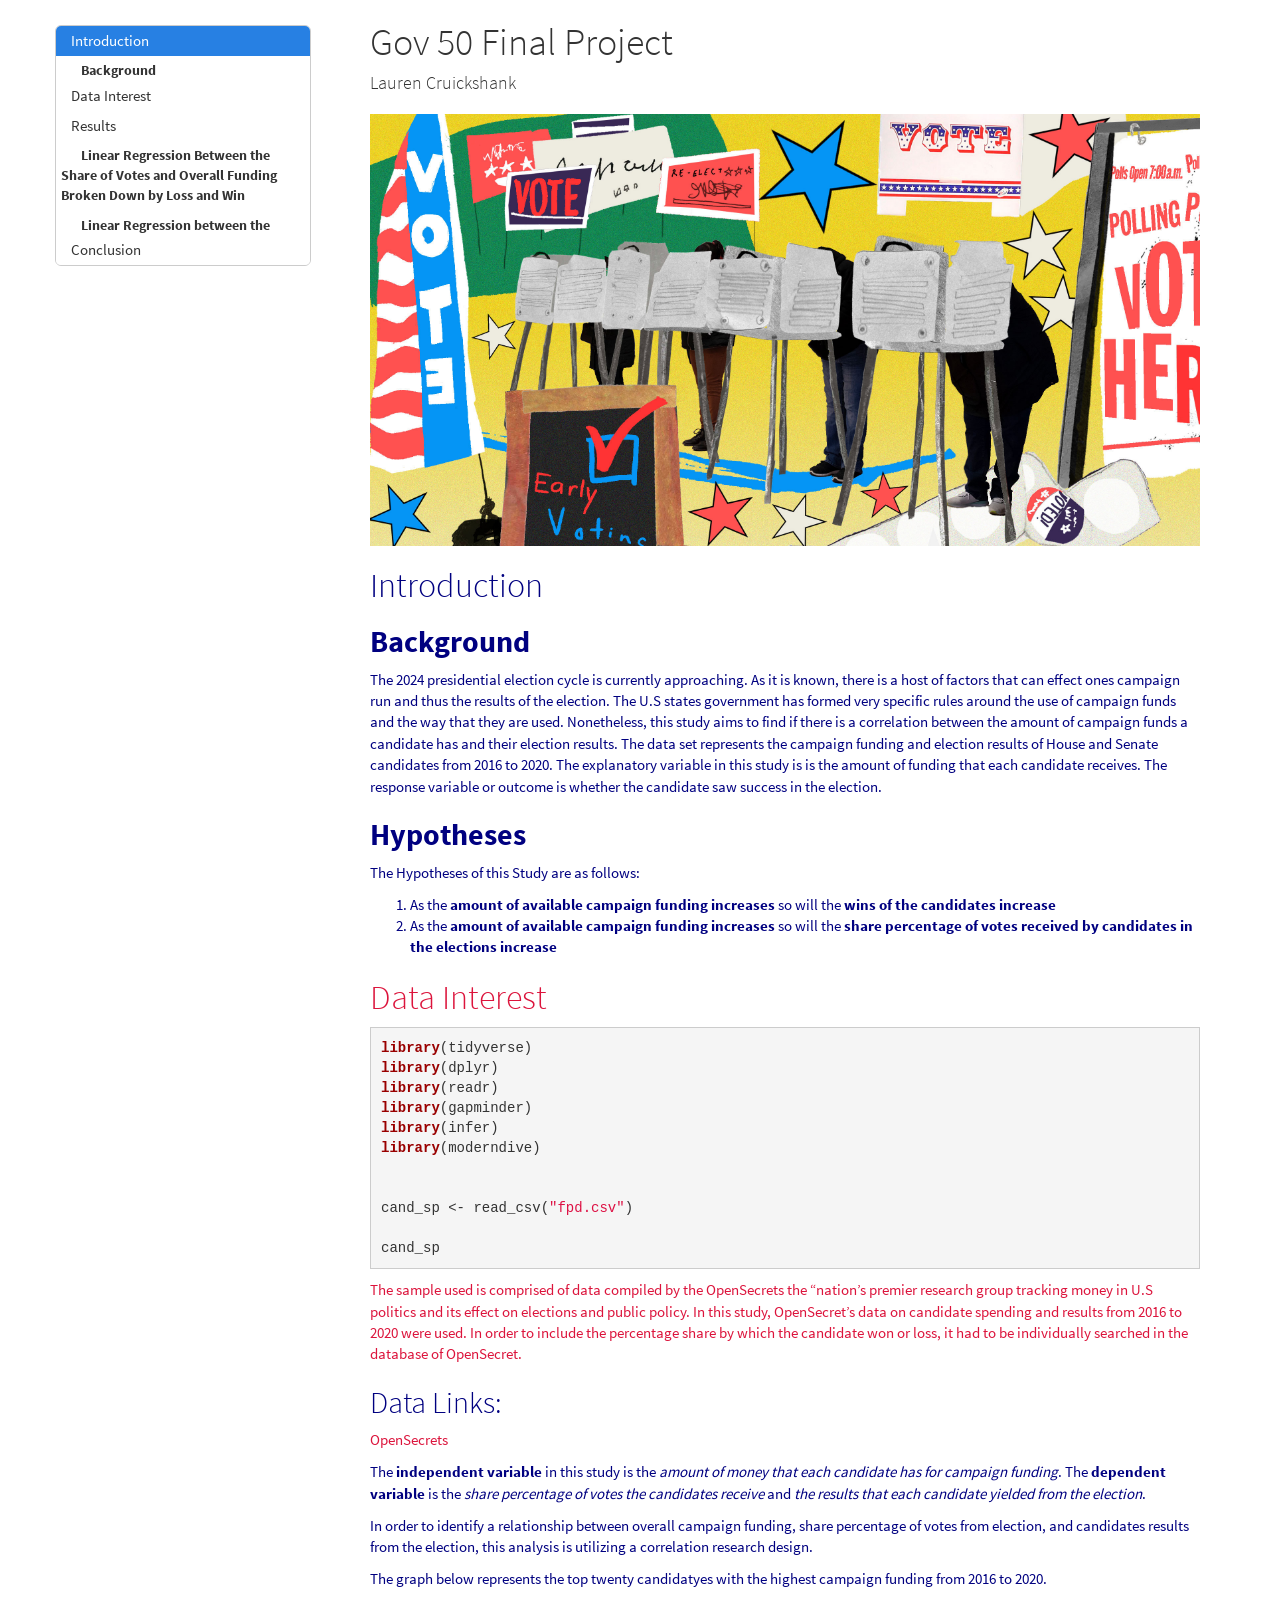
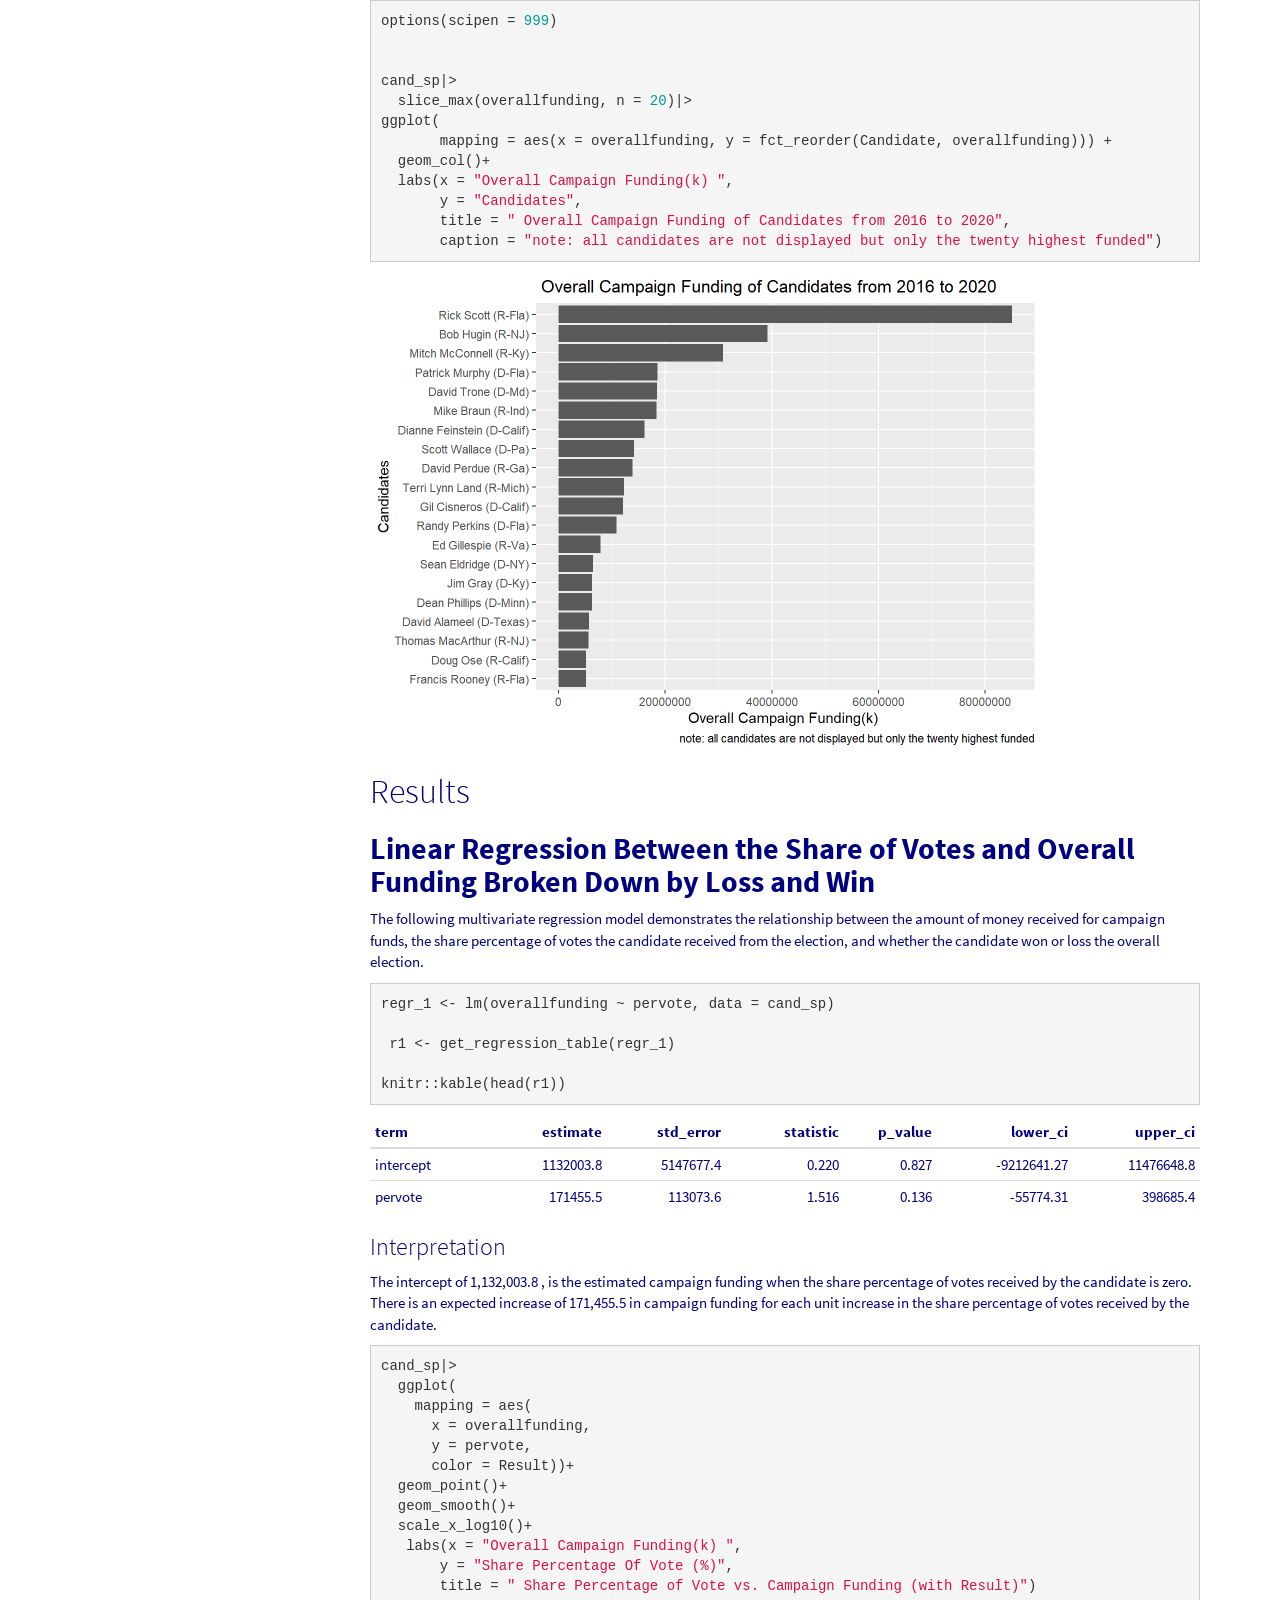
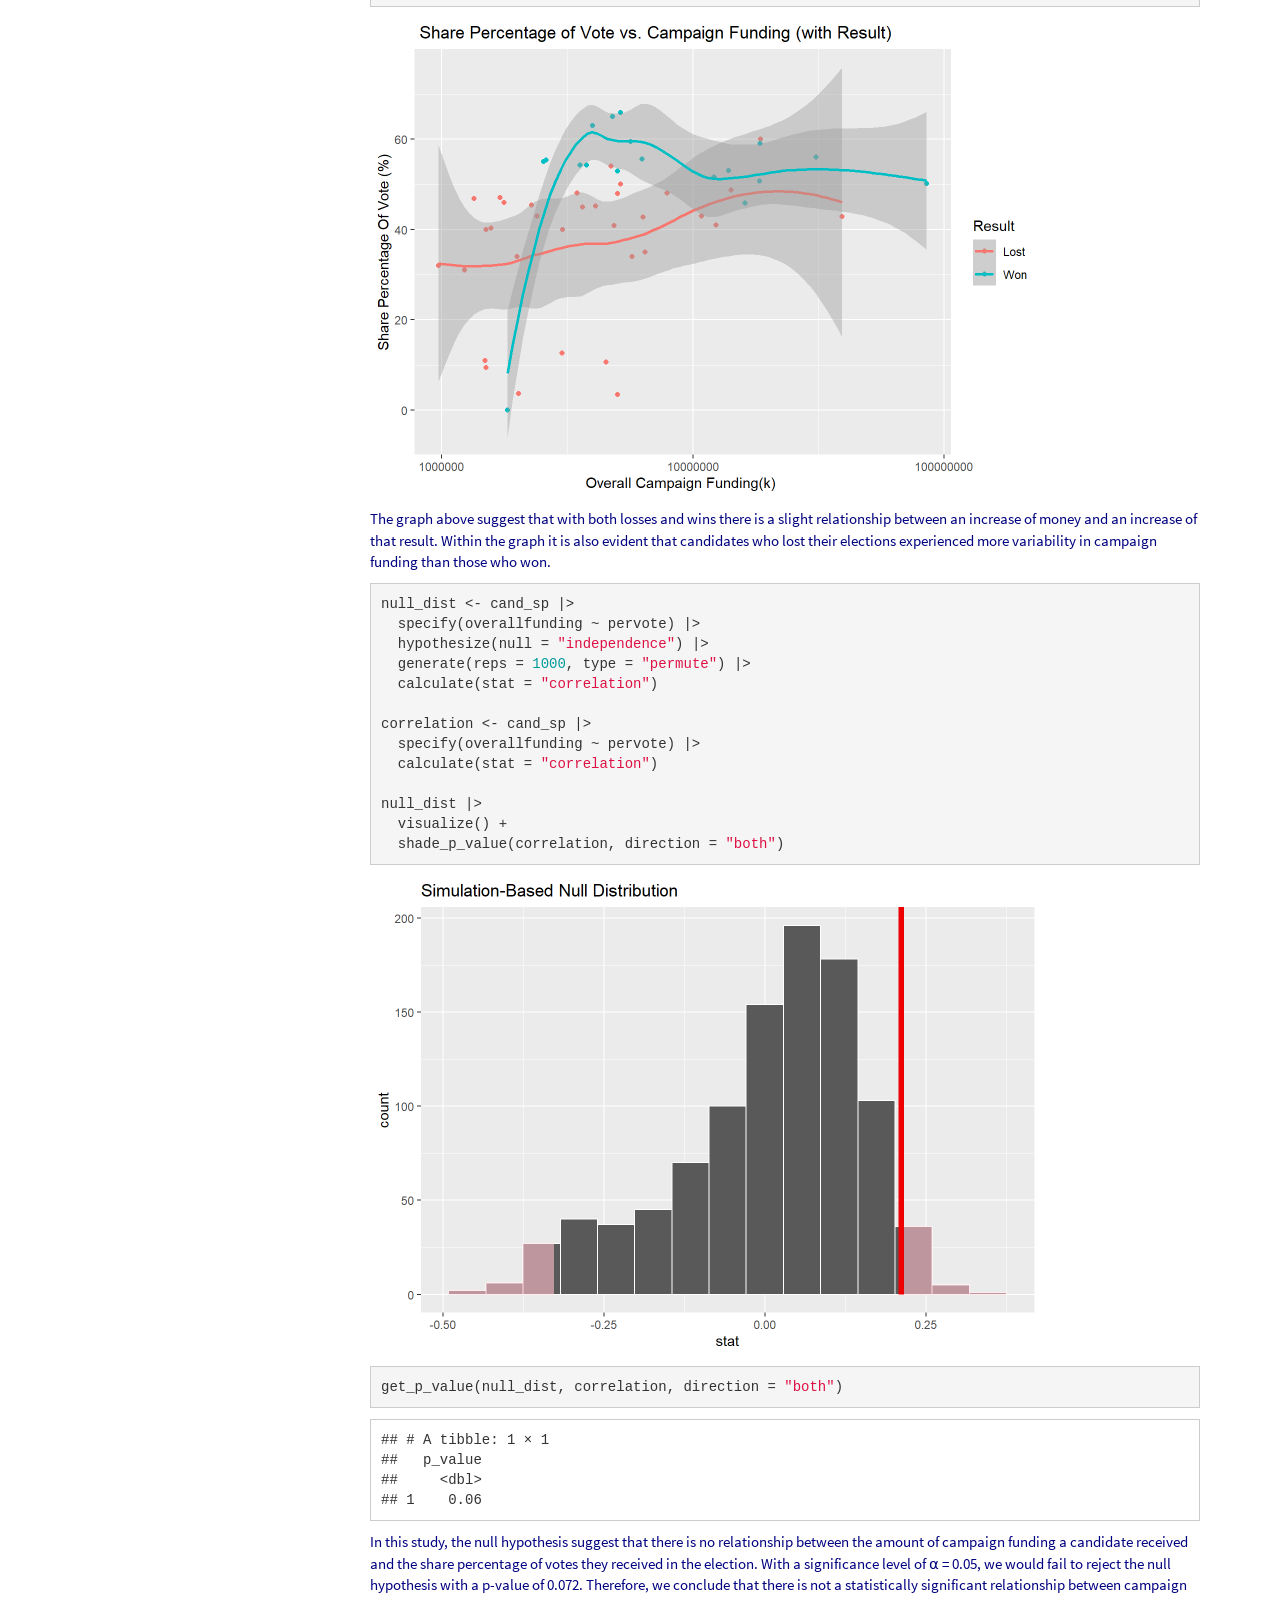
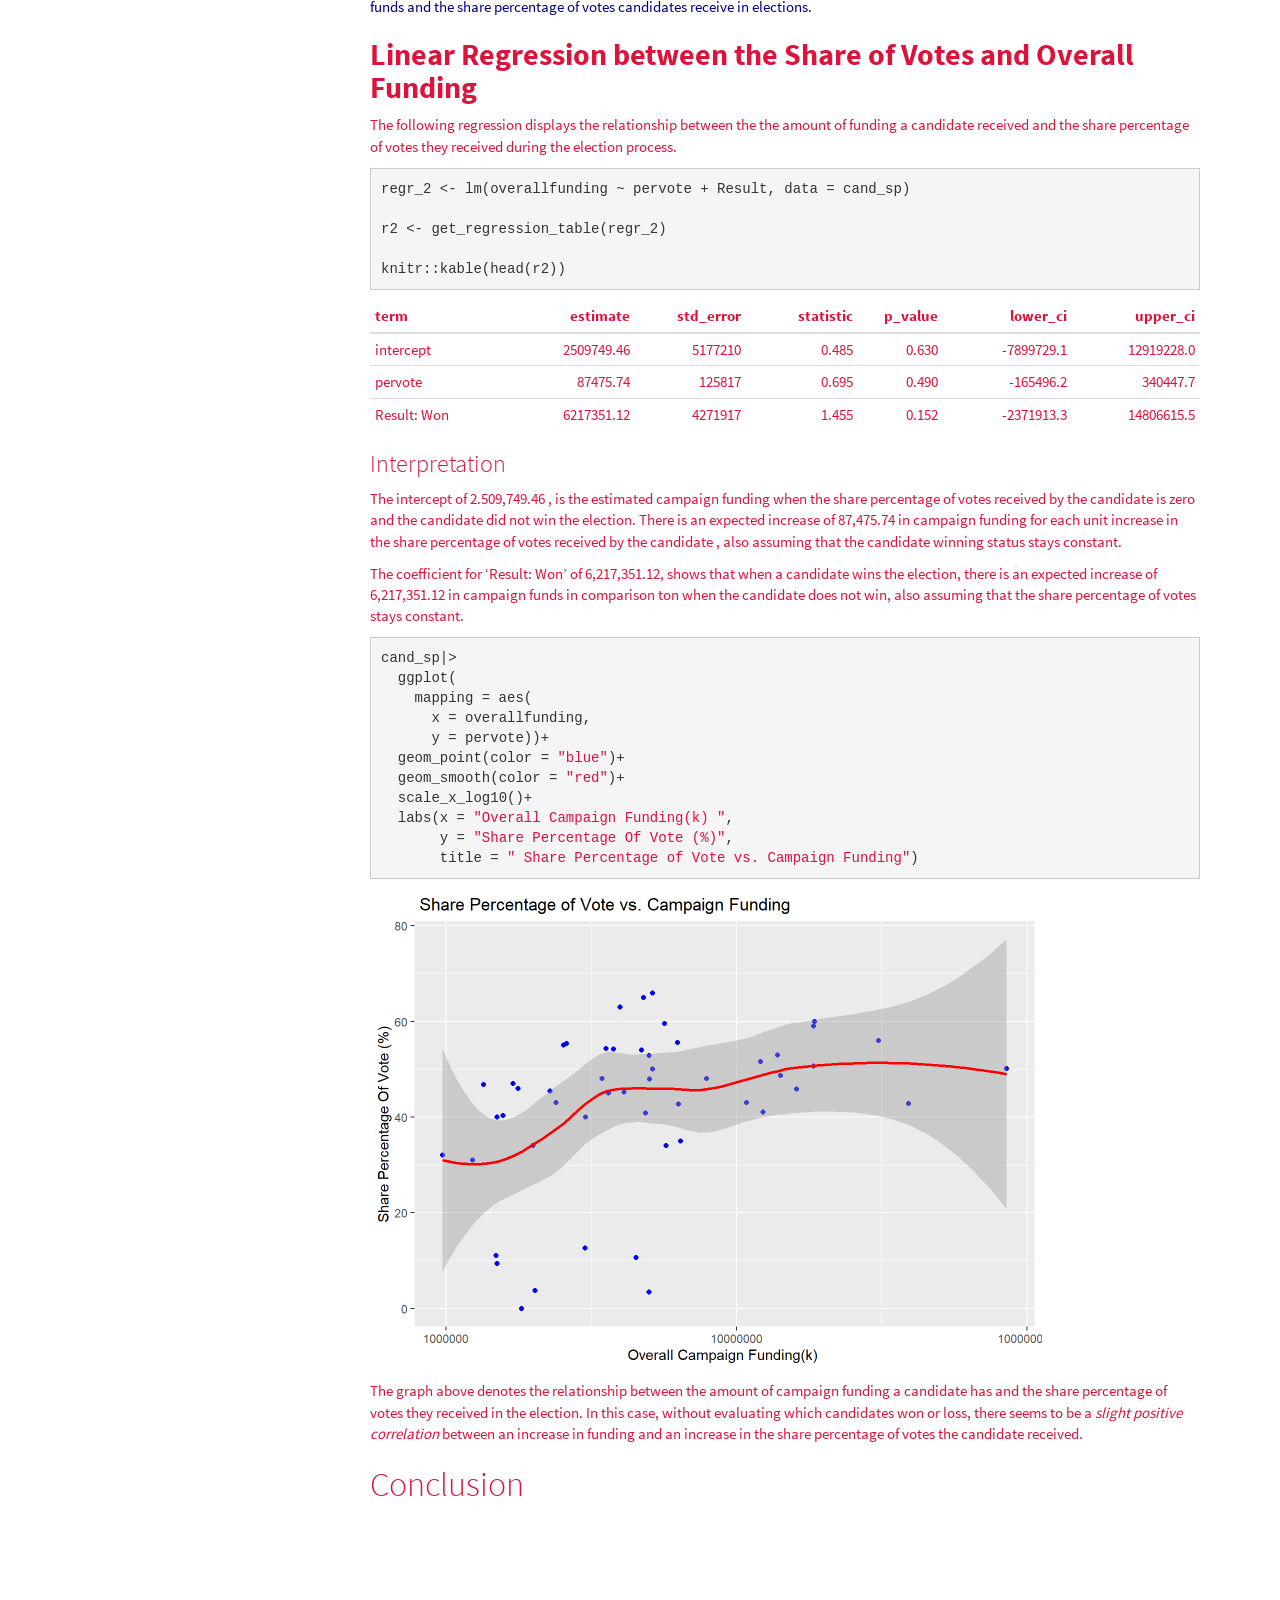
==== index.html @ b05c6905 "commit" ====
<!DOCTYPE html>

<html>

<head>

<meta charset="utf-8" />
<meta name="generator" content="pandoc" />
<meta http-equiv="X-UA-Compatible" content="IE=EDGE" />


<meta name="author" content="Lauren Cruickshank" />


<title>Gov 50 Final Project</title>

<script>// Pandoc 2.9 adds attributes on both header and div. We remove the former (to
// be compatible with the behavior of Pandoc < 2.8).
document.addEventListener('DOMContentLoaded', function(e) {
  var hs = document.querySelectorAll("div.section[class*='level'] > :first-child");
  var i, h, a;
  for (i = 0; i < hs.length; i++) {
    h = hs[i];
    if (!/^h[1-6]$/i.test(h.tagName)) continue;  // it should be a header h1-h6
    a = h.attributes;
    while (a.length > 0) h.removeAttribute(a[0].name);
  }
});
</script>
<script>/*! jQuery v3.6.0 | (c) OpenJS Foundation and other contributors | jquery.org/license */
!function(e,t){"use strict";"object"==typeof module&&"object"==typeof module.exports?module.exports=e.document?t(e,!0):function(e){if(!e.document)throw new Error("jQuery requires a window with a document");return t(e)}:t(e)}("undefined"!=typeof window?window:this,function(C,e){"use strict";var t=[],r=Object.getPrototypeOf,s=t.slice,g=t.flat?function(e){return t.flat.call(e)}:function(e){return t.concat.apply([],e)},u=t.push,i=t.indexOf,n={},o=n.toString,v=n.hasOwnProperty,a=v.toString,l=a.call(Object),y={},m=function(e){return"function"==typeof e&&"number"!=typeof e.nodeType&&"function"!=typeof e.item},x=function(e){return null!=e&&e===e.window},E=C.document,c={type:!0,src:!0,nonce:!0,noModule:!0};function b(e,t,n){var r,i,o=(n=n||E).createElement("script");if(o.text=e,t)for(r in c)(i=t[r]||t.getAttribute&&t.getAttribute(r))&&o.setAttribute(r,i);n.head.appendChild(o).parentNode.removeChild(o)}function w(e){return null==e?e+"":"object"==typeof e||"function"==typeof e?n[o.call(e)]||"object":typeof e}var f="3.6.0",S=function(e,t){return new S.fn.init(e,t)};function p(e){var t=!!e&&"length"in e&&e.length,n=w(e);return!m(e)&&!x(e)&&("array"===n||0===t||"number"==typeof t&&0<t&&t-1 in e)}S.fn=S.prototype={jquery:f,constructor:S,length:0,toArray:function(){return s.call(this)},get:function(e){return null==e?s.call(this):e<0?this[e+this.length]:this[e]},pushStack:function(e){var t=S.merge(this.constructor(),e);return t.prevObject=this,t},each:function(e){return S.each(this,e)},map:function(n){return this.pushStack(S.map(this,function(e,t){return n.call(e,t,e)}))},slice:function(){return this.pushStack(s.apply(this,arguments))},first:function(){return this.eq(0)},last:function(){return this.eq(-1)},even:function(){return this.pushStack(S.grep(this,function(e,t){return(t+1)%2}))},odd:function(){return this.pushStack(S.grep(this,function(e,t){return t%2}))},eq:function(e){var t=this.length,n=+e+(e<0?t:0);return this.pushStack(0<=n&&n<t?[this[n]]:[])},end:function(){return this.prevObject||this.constructor()},push:u,sort:t.sort,splice:t.splice},S.extend=S.fn.extend=function(){var e,t,n,r,i,o,a=arguments[0]||{},s=1,u=arguments.length,l=!1;for("boolean"==typeof a&&(l=a,a=arguments[s]||{},s++),"object"==typeof a||m(a)||(a={}),s===u&&(a=this,s--);s<u;s++)if(null!=(e=arguments[s]))for(t in e)r=e[t],"__proto__"!==t&&a!==r&&(l&&r&&(S.isPlainObject(r)||(i=Array.isArray(r)))?(n=a[t],o=i&&!Array.isArray(n)?[]:i||S.isPlainObject(n)?n:{},i=!1,a[t]=S.extend(l,o,r)):void 0!==r&&(a[t]=r));return a},S.extend({expando:"jQuery"+(f+Math.random()).replace(/\D/g,""),isReady:!0,error:function(e){throw new Error(e)},noop:function(){},isPlainObject:function(e){var t,n;return!(!e||"[object Object]"!==o.call(e))&&(!(t=r(e))||"function"==typeof(n=v.call(t,"constructor")&&t.constructor)&&a.call(n)===l)},isEmptyObject:function(e){var t;for(t in e)return!1;return!0},globalEval:function(e,t,n){b(e,{nonce:t&&t.nonce},n)},each:function(e,t){var n,r=0;if(p(e)){for(n=e.length;r<n;r++)if(!1===t.call(e[r],r,e[r]))break}else for(r in e)if(!1===t.call(e[r],r,e[r]))break;return e},makeArray:function(e,t){var n=t||[];return null!=e&&(p(Object(e))?S.merge(n,"string"==typeof e?[e]:e):u.call(n,e)),n},inArray:function(e,t,n){return null==t?-1:i.call(t,e,n)},merge:function(e,t){for(var n=+t.length,r=0,i=e.length;r<n;r++)e[i++]=t[r];return e.length=i,e},grep:function(e,t,n){for(var r=[],i=0,o=e.length,a=!n;i<o;i++)!t(e[i],i)!==a&&r.push(e[i]);return r},map:function(e,t,n){var r,i,o=0,a=[];if(p(e))for(r=e.length;o<r;o++)null!=(i=t(e[o],o,n))&&a.push(i);else for(o in e)null!=(i=t(e[o],o,n))&&a.push(i);return g(a)},guid:1,support:y}),"function"==typeof Symbol&&(S.fn[Symbol.iterator]=t[Symbol.iterator]),S.each("Boolean Number String Function Array Date RegExp Object Error Symbol".split(" "),function(e,t){n["[object "+t+"]"]=t.toLowerCase()});var d=function(n){var e,d,b,o,i,h,f,g,w,u,l,T,C,a,E,v,s,c,y,S="sizzle"+1*new Date,p=n.document,k=0,r=0,m=ue(),x=ue(),A=ue(),N=ue(),j=function(e,t){return e===t&&(l=!0),0},D={}.hasOwnProperty,t=[],q=t.pop,L=t.push,H=t.push,O=t.slice,P=function(e,t){for(var n=0,r=e.length;n<r;n++)if(e[n]===t)return n;return-1},R="checked|selected|async|autofocus|autoplay|controls|defer|disabled|hidden|ismap|loop|multiple|open|readonly|required|scoped",M="[\\x20\\t\\r\\n\\f]",I="(?:\\\\[\\da-fA-F]{1,6}"+M+"?|\\\\[^\\r\\n\\f]|[\\w-]|[^\0-\\x7f])+",W="\\["+M+"*("+I+")(?:"+M+"*([*^$|!~]?=)"+M+"*(?:'((?:\\\\.|[^\\\\'])*)'|\"((?:\\\\.|[^\\\\\"])*)\"|("+I+"))|)"+M+"*\\]",F=":("+I+")(?:\\((('((?:\\\\.|[^\\\\'])*)'|\"((?:\\\\.|[^\\\\\"])*)\")|((?:\\\\.|[^\\\\()[\\]]|"+W+")*)|.*)\\)|)",B=new RegExp(M+"+","g"),$=new RegExp("^"+M+"+|((?:^|[^\\\\])(?:\\\\.)*)"+M+"+$","g"),_=new RegExp("^"+M+"*,"+M+"*"),z=new RegExp("^"+M+"*([>+~]|"+M+")"+M+"*"),U=new RegExp(M+"|>"),X=new RegExp(F),V=new RegExp("^"+I+"$"),G={ID:new RegExp("^#("+I+")"),CLASS:new RegExp("^\\.("+I+")"),TAG:new RegExp("^("+I+"|[*])"),ATTR:new RegExp("^"+W),PSEUDO:new RegExp("^"+F),CHILD:new RegExp("^:(only|first|last|nth|nth-last)-(child|of-type)(?:\\("+M+"*(even|odd|(([+-]|)(\\d*)n|)"+M+"*(?:([+-]|)"+M+"*(\\d+)|))"+M+"*\\)|)","i"),bool:new RegExp("^(?:"+R+")$","i"),needsContext:new RegExp("^"+M+"*[>+~]|:(even|odd|eq|gt|lt|nth|first|last)(?:\\("+M+"*((?:-\\d)?\\d*)"+M+"*\\)|)(?=[^-]|$)","i")},Y=/HTML$/i,Q=/^(?:input|select|textarea|button)$/i,J=/^h\d$/i,K=/^[^{]+\{\s*\[native \w/,Z=/^(?:#([\w-]+)|(\w+)|\.([\w-]+))$/,ee=/[+~]/,te=new RegExp("\\\\[\\da-fA-F]{1,6}"+M+"?|\\\\([^\\r\\n\\f])","g"),ne=function(e,t){var n="0x"+e.slice(1)-65536;return t||(n<0?String.fromCharCode(n+65536):String.fromCharCode(n>>10|55296,1023&n|56320))},re=/([\0-\x1f\x7f]|^-?\d)|^-$|[^\0-\x1f\x7f-\uFFFF\w-]/g,ie=function(e,t){return t?"\0"===e?"\ufffd":e.slice(0,-1)+"\\"+e.charCodeAt(e.length-1).toString(16)+" ":"\\"+e},oe=function(){T()},ae=be(function(e){return!0===e.disabled&&"fieldset"===e.nodeName.toLowerCase()},{dir:"parentNode",next:"legend"});try{H.apply(t=O.call(p.childNodes),p.childNodes),t[p.childNodes.length].nodeType}catch(e){H={apply:t.length?function(e,t){L.apply(e,O.call(t))}:function(e,t){var n=e.length,r=0;while(e[n++]=t[r++]);e.length=n-1}}}function se(t,e,n,r){var i,o,a,s,u,l,c,f=e&&e.ownerDocument,p=e?e.nodeType:9;if(n=n||[],"string"!=typeof t||!t||1!==p&&9!==p&&11!==p)return n;if(!r&&(T(e),e=e||C,E)){if(11!==p&&(u=Z.exec(t)))if(i=u[1]){if(9===p){if(!(a=e.getElementById(i)))return n;if(a.id===i)return n.push(a),n}else if(f&&(a=f.getElementById(i))&&y(e,a)&&a.id===i)return n.push(a),n}else{if(u[2])return H.apply(n,e.getElementsByTagName(t)),n;if((i=u[3])&&d.getElementsByClassName&&e.getElementsByClassName)return H.apply(n,e.getElementsByClassName(i)),n}if(d.qsa&&!N[t+" "]&&(!v||!v.test(t))&&(1!==p||"object"!==e.nodeName.toLowerCase())){if(c=t,f=e,1===p&&(U.test(t)||z.test(t))){(f=ee.test(t)&&ye(e.parentNode)||e)===e&&d.scope||((s=e.getAttribute("id"))?s=s.replace(re,ie):e.setAttribute("id",s=S)),o=(l=h(t)).length;while(o--)l[o]=(s?"#"+s:":scope")+" "+xe(l[o]);c=l.join(",")}try{return H.apply(n,f.querySelectorAll(c)),n}catch(e){N(t,!0)}finally{s===S&&e.removeAttribute("id")}}}return g(t.replace($,"$1"),e,n,r)}function ue(){var r=[];return function e(t,n){return r.push(t+" ")>b.cacheLength&&delete e[r.shift()],e[t+" "]=n}}function le(e){return e[S]=!0,e}function ce(e){var t=C.createElement("fieldset");try{return!!e(t)}catch(e){return!1}finally{t.parentNode&&t.parentNode.removeChild(t),t=null}}function fe(e,t){var n=e.split("|"),r=n.length;while(r--)b.attrHandle[n[r]]=t}function pe(e,t){var n=t&&e,r=n&&1===e.nodeType&&1===t.nodeType&&e.sourceIndex-t.sourceIndex;if(r)return r;if(n)while(n=n.nextSibling)if(n===t)return-1;return e?1:-1}function de(t){return function(e){return"input"===e.nodeName.toLowerCase()&&e.type===t}}function he(n){return function(e){var t=e.nodeName.toLowerCase();return("input"===t||"button"===t)&&e.type===n}}function ge(t){return function(e){return"form"in e?e.parentNode&&!1===e.disabled?"label"in e?"label"in e.parentNode?e.parentNode.disabled===t:e.disabled===t:e.isDisabled===t||e.isDisabled!==!t&&ae(e)===t:e.disabled===t:"label"in e&&e.disabled===t}}function ve(a){return le(function(o){return o=+o,le(function(e,t){var n,r=a([],e.length,o),i=r.length;while(i--)e[n=r[i]]&&(e[n]=!(t[n]=e[n]))})})}function ye(e){return e&&"undefined"!=typeof e.getElementsByTagName&&e}for(e in d=se.support={},i=se.isXML=function(e){var t=e&&e.namespaceURI,n=e&&(e.ownerDocument||e).documentElement;return!Y.test(t||n&&n.nodeName||"HTML")},T=se.setDocument=function(e){var t,n,r=e?e.ownerDocument||e:p;return r!=C&&9===r.nodeType&&r.documentElement&&(a=(C=r).documentElement,E=!i(C),p!=C&&(n=C.defaultView)&&n.top!==n&&(n.addEventListener?n.addEventListener("unload",oe,!1):n.attachEvent&&n.attachEvent("onunload",oe)),d.scope=ce(function(e){return a.appendChild(e).appendChild(C.createElement("div")),"undefined"!=typeof e.querySelectorAll&&!e.querySelectorAll(":scope fieldset div").length}),d.attributes=ce(function(e){return e.className="i",!e.getAttribute("className")}),d.getElementsByTagName=ce(function(e){return e.appendChild(C.createComment("")),!e.getElementsByTagName("*").length}),d.getElementsByClassName=K.test(C.getElementsByClassName),d.getById=ce(function(e){return a.appendChild(e).id=S,!C.getElementsByName||!C.getElementsByName(S).length}),d.getById?(b.filter.ID=function(e){var t=e.replace(te,ne);return function(e){return e.getAttribute("id")===t}},b.find.ID=function(e,t){if("undefined"!=typeof t.getElementById&&E){var n=t.getElementById(e);return n?[n]:[]}}):(b.filter.ID=function(e){var n=e.replace(te,ne);return function(e){var t="undefined"!=typeof e.getAttributeNode&&e.getAttributeNode("id");return t&&t.value===n}},b.find.ID=function(e,t){if("undefined"!=typeof t.getElementById&&E){var n,r,i,o=t.getElementById(e);if(o){if((n=o.getAttributeNode("id"))&&n.value===e)return[o];i=t.getElementsByName(e),r=0;while(o=i[r++])if((n=o.getAttributeNode("id"))&&n.value===e)return[o]}return[]}}),b.find.TAG=d.getElementsByTagName?function(e,t){return"undefined"!=typeof t.getElementsByTagName?t.getElementsByTagName(e):d.qsa?t.querySelectorAll(e):void 0}:function(e,t){var n,r=[],i=0,o=t.getElementsByTagName(e);if("*"===e){while(n=o[i++])1===n.nodeType&&r.push(n);return r}return o},b.find.CLASS=d.getElementsByClassName&&function(e,t){if("undefined"!=typeof t.getElementsByClassName&&E)return t.getElementsByClassName(e)},s=[],v=[],(d.qsa=K.test(C.querySelectorAll))&&(ce(function(e){var t;a.appendChild(e).innerHTML="<a id='"+S+"'></a><select id='"+S+"-\r\\' msallowcapture=''><option selected=''></option></select>",e.querySelectorAll("[msallowcapture^='']").length&&v.push("[*^$]="+M+"*(?:''|\"\")"),e.querySelectorAll("[selected]").length||v.push("\\["+M+"*(?:value|"+R+")"),e.querySelectorAll("[id~="+S+"-]").length||v.push("~="),(t=C.createElement("input")).setAttribute("name",""),e.appendChild(t),e.querySelectorAll("[name='']").length||v.push("\\["+M+"*name"+M+"*="+M+"*(?:''|\"\")"),e.querySelectorAll(":checked").length||v.push(":checked"),e.querySelectorAll("a#"+S+"+*").length||v.push(".#.+[+~]"),e.querySelectorAll("\\\f"),v.push("[\\r\\n\\f]")}),ce(function(e){e.innerHTML="<a href='' disabled='disabled'></a><select disabled='disabled'><option/></select>";var t=C.createElement("input");t.setAttribute("type","hidden"),e.appendChild(t).setAttribute("name","D"),e.querySelectorAll("[name=d]").length&&v.push("name"+M+"*[*^$|!~]?="),2!==e.querySelectorAll(":enabled").length&&v.push(":enabled",":disabled"),a.appendChild(e).disabled=!0,2!==e.querySelectorAll(":disabled").length&&v.push(":enabled",":disabled"),e.querySelectorAll("*,:x"),v.push(",.*:")})),(d.matchesSelector=K.test(c=a.matches||a.webkitMatchesSelector||a.mozMatchesSelector||a.oMatchesSelector||a.msMatchesSelector))&&ce(function(e){d.disconnectedMatch=c.call(e,"*"),c.call(e,"[s!='']:x"),s.push("!=",F)}),v=v.length&&new RegExp(v.join("|")),s=s.length&&new RegExp(s.join("|")),t=K.test(a.compareDocumentPosition),y=t||K.test(a.contains)?function(e,t){var n=9===e.nodeType?e.documentElement:e,r=t&&t.parentNode;return e===r||!(!r||1!==r.nodeType||!(n.contains?n.contains(r):e.compareDocumentPosition&&16&e.compareDocumentPosition(r)))}:function(e,t){if(t)while(t=t.parentNode)if(t===e)return!0;return!1},j=t?function(e,t){if(e===t)return l=!0,0;var n=!e.compareDocumentPosition-!t.compareDocumentPosition;return n||(1&(n=(e.ownerDocument||e)==(t.ownerDocument||t)?e.compareDocumentPosition(t):1)||!d.sortDetached&&t.compareDocumentPosition(e)===n?e==C||e.ownerDocument==p&&y(p,e)?-1:t==C||t.ownerDocument==p&&y(p,t)?1:u?P(u,e)-P(u,t):0:4&n?-1:1)}:function(e,t){if(e===t)return l=!0,0;var n,r=0,i=e.parentNode,o=t.parentNode,a=[e],s=[t];if(!i||!o)return e==C?-1:t==C?1:i?-1:o?1:u?P(u,e)-P(u,t):0;if(i===o)return pe(e,t);n=e;while(n=n.parentNode)a.unshift(n);n=t;while(n=n.parentNode)s.unshift(n);while(a[r]===s[r])r++;return r?pe(a[r],s[r]):a[r]==p?-1:s[r]==p?1:0}),C},se.matches=function(e,t){return se(e,null,null,t)},se.matchesSelector=function(e,t){if(T(e),d.matchesSelector&&E&&!N[t+" "]&&(!s||!s.test(t))&&(!v||!v.test(t)))try{var n=c.call(e,t);if(n||d.disconnectedMatch||e.document&&11!==e.document.nodeType)return n}catch(e){N(t,!0)}return 0<se(t,C,null,[e]).length},se.contains=function(e,t){return(e.ownerDocument||e)!=C&&T(e),y(e,t)},se.attr=function(e,t){(e.ownerDocument||e)!=C&&T(e);var n=b.attrHandle[t.toLowerCase()],r=n&&D.call(b.attrHandle,t.toLowerCase())?n(e,t,!E):void 0;return void 0!==r?r:d.attributes||!E?e.getAttribute(t):(r=e.getAttributeNode(t))&&r.specified?r.value:null},se.escape=function(e){return(e+"").replace(re,ie)},se.error=function(e){throw new Error("Syntax error, unrecognized expression: "+e)},se.uniqueSort=function(e){var t,n=[],r=0,i=0;if(l=!d.detectDuplicates,u=!d.sortStable&&e.slice(0),e.sort(j),l){while(t=e[i++])t===e[i]&&(r=n.push(i));while(r--)e.splice(n[r],1)}return u=null,e},o=se.getText=function(e){var t,n="",r=0,i=e.nodeType;if(i){if(1===i||9===i||11===i){if("string"==typeof e.textContent)return e.textContent;for(e=e.firstChild;e;e=e.nextSibling)n+=o(e)}else if(3===i||4===i)return e.nodeValue}else while(t=e[r++])n+=o(t);return n},(b=se.selectors={cacheLength:50,createPseudo:le,match:G,attrHandle:{},find:{},relative:{">":{dir:"parentNode",first:!0}," ":{dir:"parentNode"},"+":{dir:"previousSibling",first:!0},"~":{dir:"previousSibling"}},preFilter:{ATTR:function(e){return e[1]=e[1].replace(te,ne),e[3]=(e[3]||e[4]||e[5]||"").replace(te,ne),"~="===e[2]&&(e[3]=" "+e[3]+" "),e.slice(0,4)},CHILD:function(e){return e[1]=e[1].toLowerCase(),"nth"===e[1].slice(0,3)?(e[3]||se.error(e[0]),e[4]=+(e[4]?e[5]+(e[6]||1):2*("even"===e[3]||"odd"===e[3])),e[5]=+(e[7]+e[8]||"odd"===e[3])):e[3]&&se.error(e[0]),e},PSEUDO:function(e){var t,n=!e[6]&&e[2];return G.CHILD.test(e[0])?null:(e[3]?e[2]=e[4]||e[5]||"":n&&X.test(n)&&(t=h(n,!0))&&(t=n.indexOf(")",n.length-t)-n.length)&&(e[0]=e[0].slice(0,t),e[2]=n.slice(0,t)),e.slice(0,3))}},filter:{TAG:function(e){var t=e.replace(te,ne).toLowerCase();return"*"===e?function(){return!0}:function(e){return e.nodeName&&e.nodeName.toLowerCase()===t}},CLASS:function(e){var t=m[e+" "];return t||(t=new RegExp("(^|"+M+")"+e+"("+M+"|$)"))&&m(e,function(e){return t.test("string"==typeof e.className&&e.className||"undefined"!=typeof e.getAttribute&&e.getAttribute("class")||"")})},ATTR:function(n,r,i){return function(e){var t=se.attr(e,n);return null==t?"!="===r:!r||(t+="","="===r?t===i:"!="===r?t!==i:"^="===r?i&&0===t.indexOf(i):"*="===r?i&&-1<t.indexOf(i):"$="===r?i&&t.slice(-i.length)===i:"~="===r?-1<(" "+t.replace(B," ")+" ").indexOf(i):"|="===r&&(t===i||t.slice(0,i.length+1)===i+"-"))}},CHILD:function(h,e,t,g,v){var y="nth"!==h.slice(0,3),m="last"!==h.slice(-4),x="of-type"===e;return 1===g&&0===v?function(e){return!!e.parentNode}:function(e,t,n){var r,i,o,a,s,u,l=y!==m?"nextSibling":"previousSibling",c=e.parentNode,f=x&&e.nodeName.toLowerCase(),p=!n&&!x,d=!1;if(c){if(y){while(l){a=e;while(a=a[l])if(x?a.nodeName.toLowerCase()===f:1===a.nodeType)return!1;u=l="only"===h&&!u&&"nextSibling"}return!0}if(u=[m?c.firstChild:c.lastChild],m&&p){d=(s=(r=(i=(o=(a=c)[S]||(a[S]={}))[a.uniqueID]||(o[a.uniqueID]={}))[h]||[])[0]===k&&r[1])&&r[2],a=s&&c.childNodes[s];while(a=++s&&a&&a[l]||(d=s=0)||u.pop())if(1===a.nodeType&&++d&&a===e){i[h]=[k,s,d];break}}else if(p&&(d=s=(r=(i=(o=(a=e)[S]||(a[S]={}))[a.uniqueID]||(o[a.uniqueID]={}))[h]||[])[0]===k&&r[1]),!1===d)while(a=++s&&a&&a[l]||(d=s=0)||u.pop())if((x?a.nodeName.toLowerCase()===f:1===a.nodeType)&&++d&&(p&&((i=(o=a[S]||(a[S]={}))[a.uniqueID]||(o[a.uniqueID]={}))[h]=[k,d]),a===e))break;return(d-=v)===g||d%g==0&&0<=d/g}}},PSEUDO:function(e,o){var t,a=b.pseudos[e]||b.setFilters[e.toLowerCase()]||se.error("unsupported pseudo: "+e);return a[S]?a(o):1<a.length?(t=[e,e,"",o],b.setFilters.hasOwnProperty(e.toLowerCase())?le(function(e,t){var n,r=a(e,o),i=r.length;while(i--)e[n=P(e,r[i])]=!(t[n]=r[i])}):function(e){return a(e,0,t)}):a}},pseudos:{not:le(function(e){var r=[],i=[],s=f(e.replace($,"$1"));return s[S]?le(function(e,t,n,r){var i,o=s(e,null,r,[]),a=e.length;while(a--)(i=o[a])&&(e[a]=!(t[a]=i))}):function(e,t,n){return r[0]=e,s(r,null,n,i),r[0]=null,!i.pop()}}),has:le(function(t){return function(e){return 0<se(t,e).length}}),contains:le(function(t){return t=t.replace(te,ne),function(e){return-1<(e.textContent||o(e)).indexOf(t)}}),lang:le(function(n){return V.test(n||"")||se.error("unsupported lang: "+n),n=n.replace(te,ne).toLowerCase(),function(e){var t;do{if(t=E?e.lang:e.getAttribute("xml:lang")||e.getAttribute("lang"))return(t=t.toLowerCase())===n||0===t.indexOf(n+"-")}while((e=e.parentNode)&&1===e.nodeType);return!1}}),target:function(e){var t=n.location&&n.location.hash;return t&&t.slice(1)===e.id},root:function(e){return e===a},focus:function(e){return e===C.activeElement&&(!C.hasFocus||C.hasFocus())&&!!(e.type||e.href||~e.tabIndex)},enabled:ge(!1),disabled:ge(!0),checked:function(e){var t=e.nodeName.toLowerCase();return"input"===t&&!!e.checked||"option"===t&&!!e.selected},selected:function(e){return e.parentNode&&e.parentNode.selectedIndex,!0===e.selected},empty:function(e){for(e=e.firstChild;e;e=e.nextSibling)if(e.nodeType<6)return!1;return!0},parent:function(e){return!b.pseudos.empty(e)},header:function(e){return J.test(e.nodeName)},input:function(e){return Q.test(e.nodeName)},button:function(e){var t=e.nodeName.toLowerCase();return"input"===t&&"button"===e.type||"button"===t},text:function(e){var t;return"input"===e.nodeName.toLowerCase()&&"text"===e.type&&(null==(t=e.getAttribute("type"))||"text"===t.toLowerCase())},first:ve(function(){return[0]}),last:ve(function(e,t){return[t-1]}),eq:ve(function(e,t,n){return[n<0?n+t:n]}),even:ve(function(e,t){for(var n=0;n<t;n+=2)e.push(n);return e}),odd:ve(function(e,t){for(var n=1;n<t;n+=2)e.push(n);return e}),lt:ve(function(e,t,n){for(var r=n<0?n+t:t<n?t:n;0<=--r;)e.push(r);return e}),gt:ve(function(e,t,n){for(var r=n<0?n+t:n;++r<t;)e.push(r);return e})}}).pseudos.nth=b.pseudos.eq,{radio:!0,checkbox:!0,file:!0,password:!0,image:!0})b.pseudos[e]=de(e);for(e in{submit:!0,reset:!0})b.pseudos[e]=he(e);function me(){}function xe(e){for(var t=0,n=e.length,r="";t<n;t++)r+=e[t].value;return r}function be(s,e,t){var u=e.dir,l=e.next,c=l||u,f=t&&"parentNode"===c,p=r++;return e.first?function(e,t,n){while(e=e[u])if(1===e.nodeType||f)return s(e,t,n);return!1}:function(e,t,n){var r,i,o,a=[k,p];if(n){while(e=e[u])if((1===e.nodeType||f)&&s(e,t,n))return!0}else while(e=e[u])if(1===e.nodeType||f)if(i=(o=e[S]||(e[S]={}))[e.uniqueID]||(o[e.uniqueID]={}),l&&l===e.nodeName.toLowerCase())e=e[u]||e;else{if((r=i[c])&&r[0]===k&&r[1]===p)return a[2]=r[2];if((i[c]=a)[2]=s(e,t,n))return!0}return!1}}function we(i){return 1<i.length?function(e,t,n){var r=i.length;while(r--)if(!i[r](e,t,n))return!1;return!0}:i[0]}function Te(e,t,n,r,i){for(var o,a=[],s=0,u=e.length,l=null!=t;s<u;s++)(o=e[s])&&(n&&!n(o,r,i)||(a.push(o),l&&t.push(s)));return a}function Ce(d,h,g,v,y,e){return v&&!v[S]&&(v=Ce(v)),y&&!y[S]&&(y=Ce(y,e)),le(function(e,t,n,r){var i,o,a,s=[],u=[],l=t.length,c=e||function(e,t,n){for(var r=0,i=t.length;r<i;r++)se(e,t[r],n);return n}(h||"*",n.nodeType?[n]:n,[]),f=!d||!e&&h?c:Te(c,s,d,n,r),p=g?y||(e?d:l||v)?[]:t:f;if(g&&g(f,p,n,r),v){i=Te(p,u),v(i,[],n,r),o=i.length;while(o--)(a=i[o])&&(p[u[o]]=!(f[u[o]]=a))}if(e){if(y||d){if(y){i=[],o=p.length;while(o--)(a=p[o])&&i.push(f[o]=a);y(null,p=[],i,r)}o=p.length;while(o--)(a=p[o])&&-1<(i=y?P(e,a):s[o])&&(e[i]=!(t[i]=a))}}else p=Te(p===t?p.splice(l,p.length):p),y?y(null,t,p,r):H.apply(t,p)})}function Ee(e){for(var i,t,n,r=e.length,o=b.relative[e[0].type],a=o||b.relative[" "],s=o?1:0,u=be(function(e){return e===i},a,!0),l=be(function(e){return-1<P(i,e)},a,!0),c=[function(e,t,n){var r=!o&&(n||t!==w)||((i=t).nodeType?u(e,t,n):l(e,t,n));return i=null,r}];s<r;s++)if(t=b.relative[e[s].type])c=[be(we(c),t)];else{if((t=b.filter[e[s].type].apply(null,e[s].matches))[S]){for(n=++s;n<r;n++)if(b.relative[e[n].type])break;return Ce(1<s&&we(c),1<s&&xe(e.slice(0,s-1).concat({value:" "===e[s-2].type?"*":""})).replace($,"$1"),t,s<n&&Ee(e.slice(s,n)),n<r&&Ee(e=e.slice(n)),n<r&&xe(e))}c.push(t)}return we(c)}return me.prototype=b.filters=b.pseudos,b.setFilters=new me,h=se.tokenize=function(e,t){var n,r,i,o,a,s,u,l=x[e+" "];if(l)return t?0:l.slice(0);a=e,s=[],u=b.preFilter;while(a){for(o in n&&!(r=_.exec(a))||(r&&(a=a.slice(r[0].length)||a),s.push(i=[])),n=!1,(r=z.exec(a))&&(n=r.shift(),i.push({value:n,type:r[0].replace($," ")}),a=a.slice(n.length)),b.filter)!(r=G[o].exec(a))||u[o]&&!(r=u[o](r))||(n=r.shift(),i.push({value:n,type:o,matches:r}),a=a.slice(n.length));if(!n)break}return t?a.length:a?se.error(e):x(e,s).slice(0)},f=se.compile=function(e,t){var n,v,y,m,x,r,i=[],o=[],a=A[e+" "];if(!a){t||(t=h(e)),n=t.length;while(n--)(a=Ee(t[n]))[S]?i.push(a):o.push(a);(a=A(e,(v=o,m=0<(y=i).length,x=0<v.length,r=function(e,t,n,r,i){var o,a,s,u=0,l="0",c=e&&[],f=[],p=w,d=e||x&&b.find.TAG("*",i),h=k+=null==p?1:Math.random()||.1,g=d.length;for(i&&(w=t==C||t||i);l!==g&&null!=(o=d[l]);l++){if(x&&o){a=0,t||o.ownerDocument==C||(T(o),n=!E);while(s=v[a++])if(s(o,t||C,n)){r.push(o);break}i&&(k=h)}m&&((o=!s&&o)&&u--,e&&c.push(o))}if(u+=l,m&&l!==u){a=0;while(s=y[a++])s(c,f,t,n);if(e){if(0<u)while(l--)c[l]||f[l]||(f[l]=q.call(r));f=Te(f)}H.apply(r,f),i&&!e&&0<f.length&&1<u+y.length&&se.uniqueSort(r)}return i&&(k=h,w=p),c},m?le(r):r))).selector=e}return a},g=se.select=function(e,t,n,r){var i,o,a,s,u,l="function"==typeof e&&e,c=!r&&h(e=l.selector||e);if(n=n||[],1===c.length){if(2<(o=c[0]=c[0].slice(0)).length&&"ID"===(a=o[0]).type&&9===t.nodeType&&E&&b.relative[o[1].type]){if(!(t=(b.find.ID(a.matches[0].replace(te,ne),t)||[])[0]))return n;l&&(t=t.parentNode),e=e.slice(o.shift().value.length)}i=G.needsContext.test(e)?0:o.length;while(i--){if(a=o[i],b.relative[s=a.type])break;if((u=b.find[s])&&(r=u(a.matches[0].replace(te,ne),ee.test(o[0].type)&&ye(t.parentNode)||t))){if(o.splice(i,1),!(e=r.length&&xe(o)))return H.apply(n,r),n;break}}}return(l||f(e,c))(r,t,!E,n,!t||ee.test(e)&&ye(t.parentNode)||t),n},d.sortStable=S.split("").sort(j).join("")===S,d.detectDuplicates=!!l,T(),d.sortDetached=ce(function(e){return 1&e.compareDocumentPosition(C.createElement("fieldset"))}),ce(function(e){return e.innerHTML="<a href='#'></a>","#"===e.firstChild.getAttribute("href")})||fe("type|href|height|width",function(e,t,n){if(!n)return e.getAttribute(t,"type"===t.toLowerCase()?1:2)}),d.attributes&&ce(function(e){return e.innerHTML="<input/>",e.firstChild.setAttribute("value",""),""===e.firstChild.getAttribute("value")})||fe("value",function(e,t,n){if(!n&&"input"===e.nodeName.toLowerCase())return e.defaultValue}),ce(function(e){return null==e.getAttribute("disabled")})||fe(R,function(e,t,n){var r;if(!n)return!0===e[t]?t.toLowerCase():(r=e.getAttributeNode(t))&&r.specified?r.value:null}),se}(C);S.find=d,S.expr=d.selectors,S.expr[":"]=S.expr.pseudos,S.uniqueSort=S.unique=d.uniqueSort,S.text=d.getText,S.isXMLDoc=d.isXML,S.contains=d.contains,S.escapeSelector=d.escape;var h=function(e,t,n){var r=[],i=void 0!==n;while((e=e[t])&&9!==e.nodeType)if(1===e.nodeType){if(i&&S(e).is(n))break;r.push(e)}return r},T=function(e,t){for(var n=[];e;e=e.nextSibling)1===e.nodeType&&e!==t&&n.push(e);return n},k=S.expr.match.needsContext;function A(e,t){return e.nodeName&&e.nodeName.toLowerCase()===t.toLowerCase()}var N=/^<([a-z][^\/\0>:\x20\t\r\n\f]*)[\x20\t\r\n\f]*\/?>(?:<\/\1>|)$/i;function j(e,n,r){return m(n)?S.grep(e,function(e,t){return!!n.call(e,t,e)!==r}):n.nodeType?S.grep(e,function(e){return e===n!==r}):"string"!=typeof n?S.grep(e,function(e){return-1<i.call(n,e)!==r}):S.filter(n,e,r)}S.filter=function(e,t,n){var r=t[0];return n&&(e=":not("+e+")"),1===t.length&&1===r.nodeType?S.find.matchesSelector(r,e)?[r]:[]:S.find.matches(e,S.grep(t,function(e){return 1===e.nodeType}))},S.fn.extend({find:function(e){var t,n,r=this.length,i=this;if("string"!=typeof e)return this.pushStack(S(e).filter(function(){for(t=0;t<r;t++)if(S.contains(i[t],this))return!0}));for(n=this.pushStack([]),t=0;t<r;t++)S.find(e,i[t],n);return 1<r?S.uniqueSort(n):n},filter:function(e){return this.pushStack(j(this,e||[],!1))},not:function(e){return this.pushStack(j(this,e||[],!0))},is:function(e){return!!j(this,"string"==typeof e&&k.test(e)?S(e):e||[],!1).length}});var D,q=/^(?:\s*(<[\w\W]+>)[^>]*|#([\w-]+))$/;(S.fn.init=function(e,t,n){var r,i;if(!e)return this;if(n=n||D,"string"==typeof e){if(!(r="<"===e[0]&&">"===e[e.length-1]&&3<=e.length?[null,e,null]:q.exec(e))||!r[1]&&t)return!t||t.jquery?(t||n).find(e):this.constructor(t).find(e);if(r[1]){if(t=t instanceof S?t[0]:t,S.merge(this,S.parseHTML(r[1],t&&t.nodeType?t.ownerDocument||t:E,!0)),N.test(r[1])&&S.isPlainObject(t))for(r in t)m(this[r])?this[r](t[r]):this.attr(r,t[r]);return this}return(i=E.getElementById(r[2]))&&(this[0]=i,this.length=1),this}return e.nodeType?(this[0]=e,this.length=1,this):m(e)?void 0!==n.ready?n.ready(e):e(S):S.makeArray(e,this)}).prototype=S.fn,D=S(E);var L=/^(?:parents|prev(?:Until|All))/,H={children:!0,contents:!0,next:!0,prev:!0};function O(e,t){while((e=e[t])&&1!==e.nodeType);return e}S.fn.extend({has:function(e){var t=S(e,this),n=t.length;return this.filter(function(){for(var e=0;e<n;e++)if(S.contains(this,t[e]))return!0})},closest:function(e,t){var n,r=0,i=this.length,o=[],a="string"!=typeof e&&S(e);if(!k.test(e))for(;r<i;r++)for(n=this[r];n&&n!==t;n=n.parentNode)if(n.nodeType<11&&(a?-1<a.index(n):1===n.nodeType&&S.find.matchesSelector(n,e))){o.push(n);break}return this.pushStack(1<o.length?S.uniqueSort(o):o)},index:function(e){return e?"string"==typeof e?i.call(S(e),this[0]):i.call(this,e.jquery?e[0]:e):this[0]&&this[0].parentNode?this.first().prevAll().length:-1},add:function(e,t){return this.pushStack(S.uniqueSort(S.merge(this.get(),S(e,t))))},addBack:function(e){return this.add(null==e?this.prevObject:this.prevObject.filter(e))}}),S.each({parent:function(e){var t=e.parentNode;return t&&11!==t.nodeType?t:null},parents:function(e){return h(e,"parentNode")},parentsUntil:function(e,t,n){return h(e,"parentNode",n)},next:function(e){return O(e,"nextSibling")},prev:function(e){return O(e,"previousSibling")},nextAll:function(e){return h(e,"nextSibling")},prevAll:function(e){return h(e,"previousSibling")},nextUntil:function(e,t,n){return h(e,"nextSibling",n)},prevUntil:function(e,t,n){return h(e,"previousSibling",n)},siblings:function(e){return T((e.parentNode||{}).firstChild,e)},children:function(e){return T(e.firstChild)},contents:function(e){return null!=e.contentDocument&&r(e.contentDocument)?e.contentDocument:(A(e,"template")&&(e=e.content||e),S.merge([],e.childNodes))}},function(r,i){S.fn[r]=function(e,t){var n=S.map(this,i,e);return"Until"!==r.slice(-5)&&(t=e),t&&"string"==typeof t&&(n=S.filter(t,n)),1<this.length&&(H[r]||S.uniqueSort(n),L.test(r)&&n.reverse()),this.pushStack(n)}});var P=/[^\x20\t\r\n\f]+/g;function R(e){return e}function M(e){throw e}function I(e,t,n,r){var i;try{e&&m(i=e.promise)?i.call(e).done(t).fail(n):e&&m(i=e.then)?i.call(e,t,n):t.apply(void 0,[e].slice(r))}catch(e){n.apply(void 0,[e])}}S.Callbacks=function(r){var e,n;r="string"==typeof r?(e=r,n={},S.each(e.match(P)||[],function(e,t){n[t]=!0}),n):S.extend({},r);var i,t,o,a,s=[],u=[],l=-1,c=function(){for(a=a||r.once,o=i=!0;u.length;l=-1){t=u.shift();while(++l<s.length)!1===s[l].apply(t[0],t[1])&&r.stopOnFalse&&(l=s.length,t=!1)}r.memory||(t=!1),i=!1,a&&(s=t?[]:"")},f={add:function(){return s&&(t&&!i&&(l=s.length-1,u.push(t)),function n(e){S.each(e,function(e,t){m(t)?r.unique&&f.has(t)||s.push(t):t&&t.length&&"string"!==w(t)&&n(t)})}(arguments),t&&!i&&c()),this},remove:function(){return S.each(arguments,function(e,t){var n;while(-1<(n=S.inArray(t,s,n)))s.splice(n,1),n<=l&&l--}),this},has:function(e){return e?-1<S.inArray(e,s):0<s.length},empty:function(){return s&&(s=[]),this},disable:function(){return a=u=[],s=t="",this},disabled:function(){return!s},lock:function(){return a=u=[],t||i||(s=t=""),this},locked:function(){return!!a},fireWith:function(e,t){return a||(t=[e,(t=t||[]).slice?t.slice():t],u.push(t),i||c()),this},fire:function(){return f.fireWith(this,arguments),this},fired:function(){return!!o}};return f},S.extend({Deferred:function(e){var o=[["notify","progress",S.Callbacks("memory"),S.Callbacks("memory"),2],["resolve","done",S.Callbacks("once memory"),S.Callbacks("once memory"),0,"resolved"],["reject","fail",S.Callbacks("once memory"),S.Callbacks("once memory"),1,"rejected"]],i="pending",a={state:function(){return i},always:function(){return s.done(arguments).fail(arguments),this},"catch":function(e){return a.then(null,e)},pipe:function(){var i=arguments;return S.Deferred(function(r){S.each(o,function(e,t){var n=m(i[t[4]])&&i[t[4]];s[t[1]](function(){var e=n&&n.apply(this,arguments);e&&m(e.promise)?e.promise().progress(r.notify).done(r.resolve).fail(r.reject):r[t[0]+"With"](this,n?[e]:arguments)})}),i=null}).promise()},then:function(t,n,r){var u=0;function l(i,o,a,s){return function(){var n=this,r=arguments,e=function(){var e,t;if(!(i<u)){if((e=a.apply(n,r))===o.promise())throw new TypeError("Thenable self-resolution");t=e&&("object"==typeof e||"function"==typeof e)&&e.then,m(t)?s?t.call(e,l(u,o,R,s),l(u,o,M,s)):(u++,t.call(e,l(u,o,R,s),l(u,o,M,s),l(u,o,R,o.notifyWith))):(a!==R&&(n=void 0,r=[e]),(s||o.resolveWith)(n,r))}},t=s?e:function(){try{e()}catch(e){S.Deferred.exceptionHook&&S.Deferred.exceptionHook(e,t.stackTrace),u<=i+1&&(a!==M&&(n=void 0,r=[e]),o.rejectWith(n,r))}};i?t():(S.Deferred.getStackHook&&(t.stackTrace=S.Deferred.getStackHook()),C.setTimeout(t))}}return S.Deferred(function(e){o[0][3].add(l(0,e,m(r)?r:R,e.notifyWith)),o[1][3].add(l(0,e,m(t)?t:R)),o[2][3].add(l(0,e,m(n)?n:M))}).promise()},promise:function(e){return null!=e?S.extend(e,a):a}},s={};return S.each(o,function(e,t){var n=t[2],r=t[5];a[t[1]]=n.add,r&&n.add(function(){i=r},o[3-e][2].disable,o[3-e][3].disable,o[0][2].lock,o[0][3].lock),n.add(t[3].fire),s[t[0]]=function(){return s[t[0]+"With"](this===s?void 0:this,arguments),this},s[t[0]+"With"]=n.fireWith}),a.promise(s),e&&e.call(s,s),s},when:function(e){var n=arguments.length,t=n,r=Array(t),i=s.call(arguments),o=S.Deferred(),a=function(t){return function(e){r[t]=this,i[t]=1<arguments.length?s.call(arguments):e,--n||o.resolveWith(r,i)}};if(n<=1&&(I(e,o.done(a(t)).resolve,o.reject,!n),"pending"===o.state()||m(i[t]&&i[t].then)))return o.then();while(t--)I(i[t],a(t),o.reject);return o.promise()}});var W=/^(Eval|Internal|Range|Reference|Syntax|Type|URI)Error$/;S.Deferred.exceptionHook=function(e,t){C.console&&C.console.warn&&e&&W.test(e.name)&&C.console.warn("jQuery.Deferred exception: "+e.message,e.stack,t)},S.readyException=function(e){C.setTimeout(function(){throw e})};var F=S.Deferred();function B(){E.removeEventListener("DOMContentLoaded",B),C.removeEventListener("load",B),S.ready()}S.fn.ready=function(e){return F.then(e)["catch"](function(e){S.readyException(e)}),this},S.extend({isReady:!1,readyWait:1,ready:function(e){(!0===e?--S.readyWait:S.isReady)||(S.isReady=!0)!==e&&0<--S.readyWait||F.resolveWith(E,[S])}}),S.ready.then=F.then,"complete"===E.readyState||"loading"!==E.readyState&&!E.documentElement.doScroll?C.setTimeout(S.ready):(E.addEventListener("DOMContentLoaded",B),C.addEventListener("load",B));var $=function(e,t,n,r,i,o,a){var s=0,u=e.length,l=null==n;if("object"===w(n))for(s in i=!0,n)$(e,t,s,n[s],!0,o,a);else if(void 0!==r&&(i=!0,m(r)||(a=!0),l&&(a?(t.call(e,r),t=null):(l=t,t=function(e,t,n){return l.call(S(e),n)})),t))for(;s<u;s++)t(e[s],n,a?r:r.call(e[s],s,t(e[s],n)));return i?e:l?t.call(e):u?t(e[0],n):o},_=/^-ms-/,z=/-([a-z])/g;function U(e,t){return t.toUpperCase()}function X(e){return e.replace(_,"ms-").replace(z,U)}var V=function(e){return 1===e.nodeType||9===e.nodeType||!+e.nodeType};function G(){this.expando=S.expando+G.uid++}G.uid=1,G.prototype={cache:function(e){var t=e[this.expando];return t||(t={},V(e)&&(e.nodeType?e[this.expando]=t:Object.defineProperty(e,this.expando,{value:t,configurable:!0}))),t},set:function(e,t,n){var r,i=this.cache(e);if("string"==typeof t)i[X(t)]=n;else for(r in t)i[X(r)]=t[r];return i},get:function(e,t){return void 0===t?this.cache(e):e[this.expando]&&e[this.expando][X(t)]},access:function(e,t,n){return void 0===t||t&&"string"==typeof t&&void 0===n?this.get(e,t):(this.set(e,t,n),void 0!==n?n:t)},remove:function(e,t){var n,r=e[this.expando];if(void 0!==r){if(void 0!==t){n=(t=Array.isArray(t)?t.map(X):(t=X(t))in r?[t]:t.match(P)||[]).length;while(n--)delete r[t[n]]}(void 0===t||S.isEmptyObject(r))&&(e.nodeType?e[this.expando]=void 0:delete e[this.expando])}},hasData:function(e){var t=e[this.expando];return void 0!==t&&!S.isEmptyObject(t)}};var Y=new G,Q=new G,J=/^(?:\{[\w\W]*\}|\[[\w\W]*\])$/,K=/[A-Z]/g;function Z(e,t,n){var r,i;if(void 0===n&&1===e.nodeType)if(r="data-"+t.replace(K,"-$&").toLowerCase(),"string"==typeof(n=e.getAttribute(r))){try{n="true"===(i=n)||"false"!==i&&("null"===i?null:i===+i+""?+i:J.test(i)?JSON.parse(i):i)}catch(e){}Q.set(e,t,n)}else n=void 0;return n}S.extend({hasData:function(e){return Q.hasData(e)||Y.hasData(e)},data:function(e,t,n){return Q.access(e,t,n)},removeData:function(e,t){Q.remove(e,t)},_data:function(e,t,n){return Y.access(e,t,n)},_removeData:function(e,t){Y.remove(e,t)}}),S.fn.extend({data:function(n,e){var t,r,i,o=this[0],a=o&&o.attributes;if(void 0===n){if(this.length&&(i=Q.get(o),1===o.nodeType&&!Y.get(o,"hasDataAttrs"))){t=a.length;while(t--)a[t]&&0===(r=a[t].name).indexOf("data-")&&(r=X(r.slice(5)),Z(o,r,i[r]));Y.set(o,"hasDataAttrs",!0)}return i}return"object"==typeof n?this.each(function(){Q.set(this,n)}):$(this,function(e){var t;if(o&&void 0===e)return void 0!==(t=Q.get(o,n))?t:void 0!==(t=Z(o,n))?t:void 0;this.each(function(){Q.set(this,n,e)})},null,e,1<arguments.length,null,!0)},removeData:function(e){return this.each(function(){Q.remove(this,e)})}}),S.extend({queue:function(e,t,n){var r;if(e)return t=(t||"fx")+"queue",r=Y.get(e,t),n&&(!r||Array.isArray(n)?r=Y.access(e,t,S.makeArray(n)):r.push(n)),r||[]},dequeue:function(e,t){t=t||"fx";var n=S.queue(e,t),r=n.length,i=n.shift(),o=S._queueHooks(e,t);"inprogress"===i&&(i=n.shift(),r--),i&&("fx"===t&&n.unshift("inprogress"),delete o.stop,i.call(e,function(){S.dequeue(e,t)},o)),!r&&o&&o.empty.fire()},_queueHooks:function(e,t){var n=t+"queueHooks";return Y.get(e,n)||Y.access(e,n,{empty:S.Callbacks("once memory").add(function(){Y.remove(e,[t+"queue",n])})})}}),S.fn.extend({queue:function(t,n){var e=2;return"string"!=typeof t&&(n=t,t="fx",e--),arguments.length<e?S.queue(this[0],t):void 0===n?this:this.each(function(){var e=S.queue(this,t,n);S._queueHooks(this,t),"fx"===t&&"inprogress"!==e[0]&&S.dequeue(this,t)})},dequeue:function(e){return this.each(function(){S.dequeue(this,e)})},clearQueue:function(e){return this.queue(e||"fx",[])},promise:function(e,t){var n,r=1,i=S.Deferred(),o=this,a=this.length,s=function(){--r||i.resolveWith(o,[o])};"string"!=typeof e&&(t=e,e=void 0),e=e||"fx";while(a--)(n=Y.get(o[a],e+"queueHooks"))&&n.empty&&(r++,n.empty.add(s));return s(),i.promise(t)}});var ee=/[+-]?(?:\d*\.|)\d+(?:[eE][+-]?\d+|)/.source,te=new RegExp("^(?:([+-])=|)("+ee+")([a-z%]*)$","i"),ne=["Top","Right","Bottom","Left"],re=E.documentElement,ie=function(e){return S.contains(e.ownerDocument,e)},oe={composed:!0};re.getRootNode&&(ie=function(e){return S.contains(e.ownerDocument,e)||e.getRootNode(oe)===e.ownerDocument});var ae=function(e,t){return"none"===(e=t||e).style.display||""===e.style.display&&ie(e)&&"none"===S.css(e,"display")};function se(e,t,n,r){var i,o,a=20,s=r?function(){return r.cur()}:function(){return S.css(e,t,"")},u=s(),l=n&&n[3]||(S.cssNumber[t]?"":"px"),c=e.nodeType&&(S.cssNumber[t]||"px"!==l&&+u)&&te.exec(S.css(e,t));if(c&&c[3]!==l){u/=2,l=l||c[3],c=+u||1;while(a--)S.style(e,t,c+l),(1-o)*(1-(o=s()/u||.5))<=0&&(a=0),c/=o;c*=2,S.style(e,t,c+l),n=n||[]}return n&&(c=+c||+u||0,i=n[1]?c+(n[1]+1)*n[2]:+n[2],r&&(r.unit=l,r.start=c,r.end=i)),i}var ue={};function le(e,t){for(var n,r,i,o,a,s,u,l=[],c=0,f=e.length;c<f;c++)(r=e[c]).style&&(n=r.style.display,t?("none"===n&&(l[c]=Y.get(r,"display")||null,l[c]||(r.style.display="")),""===r.style.display&&ae(r)&&(l[c]=(u=a=o=void 0,a=(i=r).ownerDocument,s=i.nodeName,(u=ue[s])||(o=a.body.appendChild(a.createElement(s)),u=S.css(o,"display"),o.parentNode.removeChild(o),"none"===u&&(u="block"),ue[s]=u)))):"none"!==n&&(l[c]="none",Y.set(r,"display",n)));for(c=0;c<f;c++)null!=l[c]&&(e[c].style.display=l[c]);return e}S.fn.extend({show:function(){return le(this,!0)},hide:function(){return le(this)},toggle:function(e){return"boolean"==typeof e?e?this.show():this.hide():this.each(function(){ae(this)?S(this).show():S(this).hide()})}});var ce,fe,pe=/^(?:checkbox|radio)$/i,de=/<([a-z][^\/\0>\x20\t\r\n\f]*)/i,he=/^$|^module$|\/(?:java|ecma)script/i;ce=E.createDocumentFragment().appendChild(E.createElement("div")),(fe=E.createElement("input")).setAttribute("type","radio"),fe.setAttribute("checked","checked"),fe.setAttribute("name","t"),ce.appendChild(fe),y.checkClone=ce.cloneNode(!0).cloneNode(!0).lastChild.checked,ce.innerHTML="<textarea>x</textarea>",y.noCloneChecked=!!ce.cloneNode(!0).lastChild.defaultValue,ce.innerHTML="<option></option>",y.option=!!ce.lastChild;var ge={thead:[1,"<table>","</table>"],col:[2,"<table><colgroup>","</colgroup></table>"],tr:[2,"<table><tbody>","</tbody></table>"],td:[3,"<table><tbody><tr>","</tr></tbody></table>"],_default:[0,"",""]};function ve(e,t){var n;return n="undefined"!=typeof e.getElementsByTagName?e.getElementsByTagName(t||"*"):"undefined"!=typeof e.querySelectorAll?e.querySelectorAll(t||"*"):[],void 0===t||t&&A(e,t)?S.merge([e],n):n}function ye(e,t){for(var n=0,r=e.length;n<r;n++)Y.set(e[n],"globalEval",!t||Y.get(t[n],"globalEval"))}ge.tbody=ge.tfoot=ge.colgroup=ge.caption=ge.thead,ge.th=ge.td,y.option||(ge.optgroup=ge.option=[1,"<select multiple='multiple'>","</select>"]);var me=/<|&#?\w+;/;function xe(e,t,n,r,i){for(var o,a,s,u,l,c,f=t.createDocumentFragment(),p=[],d=0,h=e.length;d<h;d++)if((o=e[d])||0===o)if("object"===w(o))S.merge(p,o.nodeType?[o]:o);else if(me.test(o)){a=a||f.appendChild(t.createElement("div")),s=(de.exec(o)||["",""])[1].toLowerCase(),u=ge[s]||ge._default,a.innerHTML=u[1]+S.htmlPrefilter(o)+u[2],c=u[0];while(c--)a=a.lastChild;S.merge(p,a.childNodes),(a=f.firstChild).textContent=""}else p.push(t.createTextNode(o));f.textContent="",d=0;while(o=p[d++])if(r&&-1<S.inArray(o,r))i&&i.push(o);else if(l=ie(o),a=ve(f.appendChild(o),"script"),l&&ye(a),n){c=0;while(o=a[c++])he.test(o.type||"")&&n.push(o)}return f}var be=/^([^.]*)(?:\.(.+)|)/;function we(){return!0}function Te(){return!1}function Ce(e,t){return e===function(){try{return E.activeElement}catch(e){}}()==("focus"===t)}function Ee(e,t,n,r,i,o){var a,s;if("object"==typeof t){for(s in"string"!=typeof n&&(r=r||n,n=void 0),t)Ee(e,s,n,r,t[s],o);return e}if(null==r&&null==i?(i=n,r=n=void 0):null==i&&("string"==typeof n?(i=r,r=void 0):(i=r,r=n,n=void 0)),!1===i)i=Te;else if(!i)return e;return 1===o&&(a=i,(i=function(e){return S().off(e),a.apply(this,arguments)}).guid=a.guid||(a.guid=S.guid++)),e.each(function(){S.event.add(this,t,i,r,n)})}function Se(e,i,o){o?(Y.set(e,i,!1),S.event.add(e,i,{namespace:!1,handler:function(e){var t,n,r=Y.get(this,i);if(1&e.isTrigger&&this[i]){if(r.length)(S.event.special[i]||{}).delegateType&&e.stopPropagation();else if(r=s.call(arguments),Y.set(this,i,r),t=o(this,i),this[i](),r!==(n=Y.get(this,i))||t?Y.set(this,i,!1):n={},r!==n)return e.stopImmediatePropagation(),e.preventDefault(),n&&n.value}else r.length&&(Y.set(this,i,{value:S.event.trigger(S.extend(r[0],S.Event.prototype),r.slice(1),this)}),e.stopImmediatePropagation())}})):void 0===Y.get(e,i)&&S.event.add(e,i,we)}S.event={global:{},add:function(t,e,n,r,i){var o,a,s,u,l,c,f,p,d,h,g,v=Y.get(t);if(V(t)){n.handler&&(n=(o=n).handler,i=o.selector),i&&S.find.matchesSelector(re,i),n.guid||(n.guid=S.guid++),(u=v.events)||(u=v.events=Object.create(null)),(a=v.handle)||(a=v.handle=function(e){return"undefined"!=typeof S&&S.event.triggered!==e.type?S.event.dispatch.apply(t,arguments):void 0}),l=(e=(e||"").match(P)||[""]).length;while(l--)d=g=(s=be.exec(e[l])||[])[1],h=(s[2]||"").split(".").sort(),d&&(f=S.event.special[d]||{},d=(i?f.delegateType:f.bindType)||d,f=S.event.special[d]||{},c=S.extend({type:d,origType:g,data:r,handler:n,guid:n.guid,selector:i,needsContext:i&&S.expr.match.needsContext.test(i),namespace:h.join(".")},o),(p=u[d])||((p=u[d]=[]).delegateCount=0,f.setup&&!1!==f.setup.call(t,r,h,a)||t.addEventListener&&t.addEventListener(d,a)),f.add&&(f.add.call(t,c),c.handler.guid||(c.handler.guid=n.guid)),i?p.splice(p.delegateCount++,0,c):p.push(c),S.event.global[d]=!0)}},remove:function(e,t,n,r,i){var o,a,s,u,l,c,f,p,d,h,g,v=Y.hasData(e)&&Y.get(e);if(v&&(u=v.events)){l=(t=(t||"").match(P)||[""]).length;while(l--)if(d=g=(s=be.exec(t[l])||[])[1],h=(s[2]||"").split(".").sort(),d){f=S.event.special[d]||{},p=u[d=(r?f.delegateType:f.bindType)||d]||[],s=s[2]&&new RegExp("(^|\\.)"+h.join("\\.(?:.*\\.|)")+"(\\.|$)"),a=o=p.length;while(o--)c=p[o],!i&&g!==c.origType||n&&n.guid!==c.guid||s&&!s.test(c.namespace)||r&&r!==c.selector&&("**"!==r||!c.selector)||(p.splice(o,1),c.selector&&p.delegateCount--,f.remove&&f.remove.call(e,c));a&&!p.length&&(f.teardown&&!1!==f.teardown.call(e,h,v.handle)||S.removeEvent(e,d,v.handle),delete u[d])}else for(d in u)S.event.remove(e,d+t[l],n,r,!0);S.isEmptyObject(u)&&Y.remove(e,"handle events")}},dispatch:function(e){var t,n,r,i,o,a,s=new Array(arguments.length),u=S.event.fix(e),l=(Y.get(this,"events")||Object.create(null))[u.type]||[],c=S.event.special[u.type]||{};for(s[0]=u,t=1;t<arguments.length;t++)s[t]=arguments[t];if(u.delegateTarget=this,!c.preDispatch||!1!==c.preDispatch.call(this,u)){a=S.event.handlers.call(this,u,l),t=0;while((i=a[t++])&&!u.isPropagationStopped()){u.currentTarget=i.elem,n=0;while((o=i.handlers[n++])&&!u.isImmediatePropagationStopped())u.rnamespace&&!1!==o.namespace&&!u.rnamespace.test(o.namespace)||(u.handleObj=o,u.data=o.data,void 0!==(r=((S.event.special[o.origType]||{}).handle||o.handler).apply(i.elem,s))&&!1===(u.result=r)&&(u.preventDefault(),u.stopPropagation()))}return c.postDispatch&&c.postDispatch.call(this,u),u.result}},handlers:function(e,t){var n,r,i,o,a,s=[],u=t.delegateCount,l=e.target;if(u&&l.nodeType&&!("click"===e.type&&1<=e.button))for(;l!==this;l=l.parentNode||this)if(1===l.nodeType&&("click"!==e.type||!0!==l.disabled)){for(o=[],a={},n=0;n<u;n++)void 0===a[i=(r=t[n]).selector+" "]&&(a[i]=r.needsContext?-1<S(i,this).index(l):S.find(i,this,null,[l]).length),a[i]&&o.push(r);o.length&&s.push({elem:l,handlers:o})}return l=this,u<t.length&&s.push({elem:l,handlers:t.slice(u)}),s},addProp:function(t,e){Object.defineProperty(S.Event.prototype,t,{enumerable:!0,configurable:!0,get:m(e)?function(){if(this.originalEvent)return e(this.originalEvent)}:function(){if(this.originalEvent)return this.originalEvent[t]},set:function(e){Object.defineProperty(this,t,{enumerable:!0,configurable:!0,writable:!0,value:e})}})},fix:function(e){return e[S.expando]?e:new S.Event(e)},special:{load:{noBubble:!0},click:{setup:function(e){var t=this||e;return pe.test(t.type)&&t.click&&A(t,"input")&&Se(t,"click",we),!1},trigger:function(e){var t=this||e;return pe.test(t.type)&&t.click&&A(t,"input")&&Se(t,"click"),!0},_default:function(e){var t=e.target;return pe.test(t.type)&&t.click&&A(t,"input")&&Y.get(t,"click")||A(t,"a")}},beforeunload:{postDispatch:function(e){void 0!==e.result&&e.originalEvent&&(e.originalEvent.returnValue=e.result)}}}},S.removeEvent=function(e,t,n){e.removeEventListener&&e.removeEventListener(t,n)},S.Event=function(e,t){if(!(this instanceof S.Event))return new S.Event(e,t);e&&e.type?(this.originalEvent=e,this.type=e.type,this.isDefaultPrevented=e.defaultPrevented||void 0===e.defaultPrevented&&!1===e.returnValue?we:Te,this.target=e.target&&3===e.target.nodeType?e.target.parentNode:e.target,this.currentTarget=e.currentTarget,this.relatedTarget=e.relatedTarget):this.type=e,t&&S.extend(this,t),this.timeStamp=e&&e.timeStamp||Date.now(),this[S.expando]=!0},S.Event.prototype={constructor:S.Event,isDefaultPrevented:Te,isPropagationStopped:Te,isImmediatePropagationStopped:Te,isSimulated:!1,preventDefault:function(){var e=this.originalEvent;this.isDefaultPrevented=we,e&&!this.isSimulated&&e.preventDefault()},stopPropagation:function(){var e=this.originalEvent;this.isPropagationStopped=we,e&&!this.isSimulated&&e.stopPropagation()},stopImmediatePropagation:function(){var e=this.originalEvent;this.isImmediatePropagationStopped=we,e&&!this.isSimulated&&e.stopImmediatePropagation(),this.stopPropagation()}},S.each({altKey:!0,bubbles:!0,cancelable:!0,changedTouches:!0,ctrlKey:!0,detail:!0,eventPhase:!0,metaKey:!0,pageX:!0,pageY:!0,shiftKey:!0,view:!0,"char":!0,code:!0,charCode:!0,key:!0,keyCode:!0,button:!0,buttons:!0,clientX:!0,clientY:!0,offsetX:!0,offsetY:!0,pointerId:!0,pointerType:!0,screenX:!0,screenY:!0,targetTouches:!0,toElement:!0,touches:!0,which:!0},S.event.addProp),S.each({focus:"focusin",blur:"focusout"},function(e,t){S.event.special[e]={setup:function(){return Se(this,e,Ce),!1},trigger:function(){return Se(this,e),!0},_default:function(){return!0},delegateType:t}}),S.each({mouseenter:"mouseover",mouseleave:"mouseout",pointerenter:"pointerover",pointerleave:"pointerout"},function(e,i){S.event.special[e]={delegateType:i,bindType:i,handle:function(e){var t,n=e.relatedTarget,r=e.handleObj;return n&&(n===this||S.contains(this,n))||(e.type=r.origType,t=r.handler.apply(this,arguments),e.type=i),t}}}),S.fn.extend({on:function(e,t,n,r){return Ee(this,e,t,n,r)},one:function(e,t,n,r){return Ee(this,e,t,n,r,1)},off:function(e,t,n){var r,i;if(e&&e.preventDefault&&e.handleObj)return r=e.handleObj,S(e.delegateTarget).off(r.namespace?r.origType+"."+r.namespace:r.origType,r.selector,r.handler),this;if("object"==typeof e){for(i in e)this.off(i,t,e[i]);return this}return!1!==t&&"function"!=typeof t||(n=t,t=void 0),!1===n&&(n=Te),this.each(function(){S.event.remove(this,e,n,t)})}});var ke=/<script|<style|<link/i,Ae=/checked\s*(?:[^=]|=\s*.checked.)/i,Ne=/^\s*<!(?:\[CDATA\[|--)|(?:\]\]|--)>\s*$/g;function je(e,t){return A(e,"table")&&A(11!==t.nodeType?t:t.firstChild,"tr")&&S(e).children("tbody")[0]||e}function De(e){return e.type=(null!==e.getAttribute("type"))+"/"+e.type,e}function qe(e){return"true/"===(e.type||"").slice(0,5)?e.type=e.type.slice(5):e.removeAttribute("type"),e}function Le(e,t){var n,r,i,o,a,s;if(1===t.nodeType){if(Y.hasData(e)&&(s=Y.get(e).events))for(i in Y.remove(t,"handle events"),s)for(n=0,r=s[i].length;n<r;n++)S.event.add(t,i,s[i][n]);Q.hasData(e)&&(o=Q.access(e),a=S.extend({},o),Q.set(t,a))}}function He(n,r,i,o){r=g(r);var e,t,a,s,u,l,c=0,f=n.length,p=f-1,d=r[0],h=m(d);if(h||1<f&&"string"==typeof d&&!y.checkClone&&Ae.test(d))return n.each(function(e){var t=n.eq(e);h&&(r[0]=d.call(this,e,t.html())),He(t,r,i,o)});if(f&&(t=(e=xe(r,n[0].ownerDocument,!1,n,o)).firstChild,1===e.childNodes.length&&(e=t),t||o)){for(s=(a=S.map(ve(e,"script"),De)).length;c<f;c++)u=e,c!==p&&(u=S.clone(u,!0,!0),s&&S.merge(a,ve(u,"script"))),i.call(n[c],u,c);if(s)for(l=a[a.length-1].ownerDocument,S.map(a,qe),c=0;c<s;c++)u=a[c],he.test(u.type||"")&&!Y.access(u,"globalEval")&&S.contains(l,u)&&(u.src&&"module"!==(u.type||"").toLowerCase()?S._evalUrl&&!u.noModule&&S._evalUrl(u.src,{nonce:u.nonce||u.getAttribute("nonce")},l):b(u.textContent.replace(Ne,""),u,l))}return n}function Oe(e,t,n){for(var r,i=t?S.filter(t,e):e,o=0;null!=(r=i[o]);o++)n||1!==r.nodeType||S.cleanData(ve(r)),r.parentNode&&(n&&ie(r)&&ye(ve(r,"script")),r.parentNode.removeChild(r));return e}S.extend({htmlPrefilter:function(e){return e},clone:function(e,t,n){var r,i,o,a,s,u,l,c=e.cloneNode(!0),f=ie(e);if(!(y.noCloneChecked||1!==e.nodeType&&11!==e.nodeType||S.isXMLDoc(e)))for(a=ve(c),r=0,i=(o=ve(e)).length;r<i;r++)s=o[r],u=a[r],void 0,"input"===(l=u.nodeName.toLowerCase())&&pe.test(s.type)?u.checked=s.checked:"input"!==l&&"textarea"!==l||(u.defaultValue=s.defaultValue);if(t)if(n)for(o=o||ve(e),a=a||ve(c),r=0,i=o.length;r<i;r++)Le(o[r],a[r]);else Le(e,c);return 0<(a=ve(c,"script")).length&&ye(a,!f&&ve(e,"script")),c},cleanData:function(e){for(var t,n,r,i=S.event.special,o=0;void 0!==(n=e[o]);o++)if(V(n)){if(t=n[Y.expando]){if(t.events)for(r in t.events)i[r]?S.event.remove(n,r):S.removeEvent(n,r,t.handle);n[Y.expando]=void 0}n[Q.expando]&&(n[Q.expando]=void 0)}}}),S.fn.extend({detach:function(e){return Oe(this,e,!0)},remove:function(e){return Oe(this,e)},text:function(e){return $(this,function(e){return void 0===e?S.text(this):this.empty().each(function(){1!==this.nodeType&&11!==this.nodeType&&9!==this.nodeType||(this.textContent=e)})},null,e,arguments.length)},append:function(){return He(this,arguments,function(e){1!==this.nodeType&&11!==this.nodeType&&9!==this.nodeType||je(this,e).appendChild(e)})},prepend:function(){return He(this,arguments,function(e){if(1===this.nodeType||11===this.nodeType||9===this.nodeType){var t=je(this,e);t.insertBefore(e,t.firstChild)}})},before:function(){return He(this,arguments,function(e){this.parentNode&&this.parentNode.insertBefore(e,this)})},after:function(){return He(this,arguments,function(e){this.parentNode&&this.parentNode.insertBefore(e,this.nextSibling)})},empty:function(){for(var e,t=0;null!=(e=this[t]);t++)1===e.nodeType&&(S.cleanData(ve(e,!1)),e.textContent="");return this},clone:function(e,t){return e=null!=e&&e,t=null==t?e:t,this.map(function(){return S.clone(this,e,t)})},html:function(e){return $(this,function(e){var t=this[0]||{},n=0,r=this.length;if(void 0===e&&1===t.nodeType)return t.innerHTML;if("string"==typeof e&&!ke.test(e)&&!ge[(de.exec(e)||["",""])[1].toLowerCase()]){e=S.htmlPrefilter(e);try{for(;n<r;n++)1===(t=this[n]||{}).nodeType&&(S.cleanData(ve(t,!1)),t.innerHTML=e);t=0}catch(e){}}t&&this.empty().append(e)},null,e,arguments.length)},replaceWith:function(){var n=[];return He(this,arguments,function(e){var t=this.parentNode;S.inArray(this,n)<0&&(S.cleanData(ve(this)),t&&t.replaceChild(e,this))},n)}}),S.each({appendTo:"append",prependTo:"prepend",insertBefore:"before",insertAfter:"after",replaceAll:"replaceWith"},function(e,a){S.fn[e]=function(e){for(var t,n=[],r=S(e),i=r.length-1,o=0;o<=i;o++)t=o===i?this:this.clone(!0),S(r[o])[a](t),u.apply(n,t.get());return this.pushStack(n)}});var Pe=new RegExp("^("+ee+")(?!px)[a-z%]+$","i"),Re=function(e){var t=e.ownerDocument.defaultView;return t&&t.opener||(t=C),t.getComputedStyle(e)},Me=function(e,t,n){var r,i,o={};for(i in t)o[i]=e.style[i],e.style[i]=t[i];for(i in r=n.call(e),t)e.style[i]=o[i];return r},Ie=new RegExp(ne.join("|"),"i");function We(e,t,n){var r,i,o,a,s=e.style;return(n=n||Re(e))&&(""!==(a=n.getPropertyValue(t)||n[t])||ie(e)||(a=S.style(e,t)),!y.pixelBoxStyles()&&Pe.test(a)&&Ie.test(t)&&(r=s.width,i=s.minWidth,o=s.maxWidth,s.minWidth=s.maxWidth=s.width=a,a=n.width,s.width=r,s.minWidth=i,s.maxWidth=o)),void 0!==a?a+"":a}function Fe(e,t){return{get:function(){if(!e())return(this.get=t).apply(this,arguments);delete this.get}}}!function(){function e(){if(l){u.style.cssText="position:absolute;left:-11111px;width:60px;margin-top:1px;padding:0;border:0",l.style.cssText="position:relative;display:block;box-sizing:border-box;overflow:scroll;margin:auto;border:1px;padding:1px;width:60%;top:1%",re.appendChild(u).appendChild(l);var e=C.getComputedStyle(l);n="1%"!==e.top,s=12===t(e.marginLeft),l.style.right="60%",o=36===t(e.right),r=36===t(e.width),l.style.position="absolute",i=12===t(l.offsetWidth/3),re.removeChild(u),l=null}}function t(e){return Math.round(parseFloat(e))}var n,r,i,o,a,s,u=E.createElement("div"),l=E.createElement("div");l.style&&(l.style.backgroundClip="content-box",l.cloneNode(!0).style.backgroundClip="",y.clearCloneStyle="content-box"===l.style.backgroundClip,S.extend(y,{boxSizingReliable:function(){return e(),r},pixelBoxStyles:function(){return e(),o},pixelPosition:function(){return e(),n},reliableMarginLeft:function(){return e(),s},scrollboxSize:function(){return e(),i},reliableTrDimensions:function(){var e,t,n,r;return null==a&&(e=E.createElement("table"),t=E.createElement("tr"),n=E.createElement("div"),e.style.cssText="position:absolute;left:-11111px;border-collapse:separate",t.style.cssText="border:1px solid",t.style.height="1px",n.style.height="9px",n.style.display="block",re.appendChild(e).appendChild(t).appendChild(n),r=C.getComputedStyle(t),a=parseInt(r.height,10)+parseInt(r.borderTopWidth,10)+parseInt(r.borderBottomWidth,10)===t.offsetHeight,re.removeChild(e)),a}}))}();var Be=["Webkit","Moz","ms"],$e=E.createElement("div").style,_e={};function ze(e){var t=S.cssProps[e]||_e[e];return t||(e in $e?e:_e[e]=function(e){var t=e[0].toUpperCase()+e.slice(1),n=Be.length;while(n--)if((e=Be[n]+t)in $e)return e}(e)||e)}var Ue=/^(none|table(?!-c[ea]).+)/,Xe=/^--/,Ve={position:"absolute",visibility:"hidden",display:"block"},Ge={letterSpacing:"0",fontWeight:"400"};function Ye(e,t,n){var r=te.exec(t);return r?Math.max(0,r[2]-(n||0))+(r[3]||"px"):t}function Qe(e,t,n,r,i,o){var a="width"===t?1:0,s=0,u=0;if(n===(r?"border":"content"))return 0;for(;a<4;a+=2)"margin"===n&&(u+=S.css(e,n+ne[a],!0,i)),r?("content"===n&&(u-=S.css(e,"padding"+ne[a],!0,i)),"margin"!==n&&(u-=S.css(e,"border"+ne[a]+"Width",!0,i))):(u+=S.css(e,"padding"+ne[a],!0,i),"padding"!==n?u+=S.css(e,"border"+ne[a]+"Width",!0,i):s+=S.css(e,"border"+ne[a]+"Width",!0,i));return!r&&0<=o&&(u+=Math.max(0,Math.ceil(e["offset"+t[0].toUpperCase()+t.slice(1)]-o-u-s-.5))||0),u}function Je(e,t,n){var r=Re(e),i=(!y.boxSizingReliable()||n)&&"border-box"===S.css(e,"boxSizing",!1,r),o=i,a=We(e,t,r),s="offset"+t[0].toUpperCase()+t.slice(1);if(Pe.test(a)){if(!n)return a;a="auto"}return(!y.boxSizingReliable()&&i||!y.reliableTrDimensions()&&A(e,"tr")||"auto"===a||!parseFloat(a)&&"inline"===S.css(e,"display",!1,r))&&e.getClientRects().length&&(i="border-box"===S.css(e,"boxSizing",!1,r),(o=s in e)&&(a=e[s])),(a=parseFloat(a)||0)+Qe(e,t,n||(i?"border":"content"),o,r,a)+"px"}function Ke(e,t,n,r,i){return new Ke.prototype.init(e,t,n,r,i)}S.extend({cssHooks:{opacity:{get:function(e,t){if(t){var n=We(e,"opacity");return""===n?"1":n}}}},cssNumber:{animationIterationCount:!0,columnCount:!0,fillOpacity:!0,flexGrow:!0,flexShrink:!0,fontWeight:!0,gridArea:!0,gridColumn:!0,gridColumnEnd:!0,gridColumnStart:!0,gridRow:!0,gridRowEnd:!0,gridRowStart:!0,lineHeight:!0,opacity:!0,order:!0,orphans:!0,widows:!0,zIndex:!0,zoom:!0},cssProps:{},style:function(e,t,n,r){if(e&&3!==e.nodeType&&8!==e.nodeType&&e.style){var i,o,a,s=X(t),u=Xe.test(t),l=e.style;if(u||(t=ze(s)),a=S.cssHooks[t]||S.cssHooks[s],void 0===n)return a&&"get"in a&&void 0!==(i=a.get(e,!1,r))?i:l[t];"string"===(o=typeof n)&&(i=te.exec(n))&&i[1]&&(n=se(e,t,i),o="number"),null!=n&&n==n&&("number"!==o||u||(n+=i&&i[3]||(S.cssNumber[s]?"":"px")),y.clearCloneStyle||""!==n||0!==t.indexOf("background")||(l[t]="inherit"),a&&"set"in a&&void 0===(n=a.set(e,n,r))||(u?l.setProperty(t,n):l[t]=n))}},css:function(e,t,n,r){var i,o,a,s=X(t);return Xe.test(t)||(t=ze(s)),(a=S.cssHooks[t]||S.cssHooks[s])&&"get"in a&&(i=a.get(e,!0,n)),void 0===i&&(i=We(e,t,r)),"normal"===i&&t in Ge&&(i=Ge[t]),""===n||n?(o=parseFloat(i),!0===n||isFinite(o)?o||0:i):i}}),S.each(["height","width"],function(e,u){S.cssHooks[u]={get:function(e,t,n){if(t)return!Ue.test(S.css(e,"display"))||e.getClientRects().length&&e.getBoundingClientRect().width?Je(e,u,n):Me(e,Ve,function(){return Je(e,u,n)})},set:function(e,t,n){var r,i=Re(e),o=!y.scrollboxSize()&&"absolute"===i.position,a=(o||n)&&"border-box"===S.css(e,"boxSizing",!1,i),s=n?Qe(e,u,n,a,i):0;return a&&o&&(s-=Math.ceil(e["offset"+u[0].toUpperCase()+u.slice(1)]-parseFloat(i[u])-Qe(e,u,"border",!1,i)-.5)),s&&(r=te.exec(t))&&"px"!==(r[3]||"px")&&(e.style[u]=t,t=S.css(e,u)),Ye(0,t,s)}}}),S.cssHooks.marginLeft=Fe(y.reliableMarginLeft,function(e,t){if(t)return(parseFloat(We(e,"marginLeft"))||e.getBoundingClientRect().left-Me(e,{marginLeft:0},function(){return e.getBoundingClientRect().left}))+"px"}),S.each({margin:"",padding:"",border:"Width"},function(i,o){S.cssHooks[i+o]={expand:function(e){for(var t=0,n={},r="string"==typeof e?e.split(" "):[e];t<4;t++)n[i+ne[t]+o]=r[t]||r[t-2]||r[0];return n}},"margin"!==i&&(S.cssHooks[i+o].set=Ye)}),S.fn.extend({css:function(e,t){return $(this,function(e,t,n){var r,i,o={},a=0;if(Array.isArray(t)){for(r=Re(e),i=t.length;a<i;a++)o[t[a]]=S.css(e,t[a],!1,r);return o}return void 0!==n?S.style(e,t,n):S.css(e,t)},e,t,1<arguments.length)}}),((S.Tween=Ke).prototype={constructor:Ke,init:function(e,t,n,r,i,o){this.elem=e,this.prop=n,this.easing=i||S.easing._default,this.options=t,this.start=this.now=this.cur(),this.end=r,this.unit=o||(S.cssNumber[n]?"":"px")},cur:function(){var e=Ke.propHooks[this.prop];return e&&e.get?e.get(this):Ke.propHooks._default.get(this)},run:function(e){var t,n=Ke.propHooks[this.prop];return this.options.duration?this.pos=t=S.easing[this.easing](e,this.options.duration*e,0,1,this.options.duration):this.pos=t=e,this.now=(this.end-this.start)*t+this.start,this.options.step&&this.options.step.call(this.elem,this.now,this),n&&n.set?n.set(this):Ke.propHooks._default.set(this),this}}).init.prototype=Ke.prototype,(Ke.propHooks={_default:{get:function(e){var t;return 1!==e.elem.nodeType||null!=e.elem[e.prop]&&null==e.elem.style[e.prop]?e.elem[e.prop]:(t=S.css(e.elem,e.prop,""))&&"auto"!==t?t:0},set:function(e){S.fx.step[e.prop]?S.fx.step[e.prop](e):1!==e.elem.nodeType||!S.cssHooks[e.prop]&&null==e.elem.style[ze(e.prop)]?e.elem[e.prop]=e.now:S.style(e.elem,e.prop,e.now+e.unit)}}}).scrollTop=Ke.propHooks.scrollLeft={set:function(e){e.elem.nodeType&&e.elem.parentNode&&(e.elem[e.prop]=e.now)}},S.easing={linear:function(e){return e},swing:function(e){return.5-Math.cos(e*Math.PI)/2},_default:"swing"},S.fx=Ke.prototype.init,S.fx.step={};var Ze,et,tt,nt,rt=/^(?:toggle|show|hide)$/,it=/queueHooks$/;function ot(){et&&(!1===E.hidden&&C.requestAnimationFrame?C.requestAnimationFrame(ot):C.setTimeout(ot,S.fx.interval),S.fx.tick())}function at(){return C.setTimeout(function(){Ze=void 0}),Ze=Date.now()}function st(e,t){var n,r=0,i={height:e};for(t=t?1:0;r<4;r+=2-t)i["margin"+(n=ne[r])]=i["padding"+n]=e;return t&&(i.opacity=i.width=e),i}function ut(e,t,n){for(var r,i=(lt.tweeners[t]||[]).concat(lt.tweeners["*"]),o=0,a=i.length;o<a;o++)if(r=i[o].call(n,t,e))return r}function lt(o,e,t){var n,a,r=0,i=lt.prefilters.length,s=S.Deferred().always(function(){delete u.elem}),u=function(){if(a)return!1;for(var e=Ze||at(),t=Math.max(0,l.startTime+l.duration-e),n=1-(t/l.duration||0),r=0,i=l.tweens.length;r<i;r++)l.tweens[r].run(n);return s.notifyWith(o,[l,n,t]),n<1&&i?t:(i||s.notifyWith(o,[l,1,0]),s.resolveWith(o,[l]),!1)},l=s.promise({elem:o,props:S.extend({},e),opts:S.extend(!0,{specialEasing:{},easing:S.easing._default},t),originalProperties:e,originalOptions:t,startTime:Ze||at(),duration:t.duration,tweens:[],createTween:function(e,t){var n=S.Tween(o,l.opts,e,t,l.opts.specialEasing[e]||l.opts.easing);return l.tweens.push(n),n},stop:function(e){var t=0,n=e?l.tweens.length:0;if(a)return this;for(a=!0;t<n;t++)l.tweens[t].run(1);return e?(s.notifyWith(o,[l,1,0]),s.resolveWith(o,[l,e])):s.rejectWith(o,[l,e]),this}}),c=l.props;for(!function(e,t){var n,r,i,o,a;for(n in e)if(i=t[r=X(n)],o=e[n],Array.isArray(o)&&(i=o[1],o=e[n]=o[0]),n!==r&&(e[r]=o,delete e[n]),(a=S.cssHooks[r])&&"expand"in a)for(n in o=a.expand(o),delete e[r],o)n in e||(e[n]=o[n],t[n]=i);else t[r]=i}(c,l.opts.specialEasing);r<i;r++)if(n=lt.prefilters[r].call(l,o,c,l.opts))return m(n.stop)&&(S._queueHooks(l.elem,l.opts.queue).stop=n.stop.bind(n)),n;return S.map(c,ut,l),m(l.opts.start)&&l.opts.start.call(o,l),l.progress(l.opts.progress).done(l.opts.done,l.opts.complete).fail(l.opts.fail).always(l.opts.always),S.fx.timer(S.extend(u,{elem:o,anim:l,queue:l.opts.queue})),l}S.Animation=S.extend(lt,{tweeners:{"*":[function(e,t){var n=this.createTween(e,t);return se(n.elem,e,te.exec(t),n),n}]},tweener:function(e,t){m(e)?(t=e,e=["*"]):e=e.match(P);for(var n,r=0,i=e.length;r<i;r++)n=e[r],lt.tweeners[n]=lt.tweeners[n]||[],lt.tweeners[n].unshift(t)},prefilters:[function(e,t,n){var r,i,o,a,s,u,l,c,f="width"in t||"height"in t,p=this,d={},h=e.style,g=e.nodeType&&ae(e),v=Y.get(e,"fxshow");for(r in n.queue||(null==(a=S._queueHooks(e,"fx")).unqueued&&(a.unqueued=0,s=a.empty.fire,a.empty.fire=function(){a.unqueued||s()}),a.unqueued++,p.always(function(){p.always(function(){a.unqueued--,S.queue(e,"fx").length||a.empty.fire()})})),t)if(i=t[r],rt.test(i)){if(delete t[r],o=o||"toggle"===i,i===(g?"hide":"show")){if("show"!==i||!v||void 0===v[r])continue;g=!0}d[r]=v&&v[r]||S.style(e,r)}if((u=!S.isEmptyObject(t))||!S.isEmptyObject(d))for(r in f&&1===e.nodeType&&(n.overflow=[h.overflow,h.overflowX,h.overflowY],null==(l=v&&v.display)&&(l=Y.get(e,"display")),"none"===(c=S.css(e,"display"))&&(l?c=l:(le([e],!0),l=e.style.display||l,c=S.css(e,"display"),le([e]))),("inline"===c||"inline-block"===c&&null!=l)&&"none"===S.css(e,"float")&&(u||(p.done(function(){h.display=l}),null==l&&(c=h.display,l="none"===c?"":c)),h.display="inline-block")),n.overflow&&(h.overflow="hidden",p.always(function(){h.overflow=n.overflow[0],h.overflowX=n.overflow[1],h.overflowY=n.overflow[2]})),u=!1,d)u||(v?"hidden"in v&&(g=v.hidden):v=Y.access(e,"fxshow",{display:l}),o&&(v.hidden=!g),g&&le([e],!0),p.done(function(){for(r in g||le([e]),Y.remove(e,"fxshow"),d)S.style(e,r,d[r])})),u=ut(g?v[r]:0,r,p),r in v||(v[r]=u.start,g&&(u.end=u.start,u.start=0))}],prefilter:function(e,t){t?lt.prefilters.unshift(e):lt.prefilters.push(e)}}),S.speed=function(e,t,n){var r=e&&"object"==typeof e?S.extend({},e):{complete:n||!n&&t||m(e)&&e,duration:e,easing:n&&t||t&&!m(t)&&t};return S.fx.off?r.duration=0:"number"!=typeof r.duration&&(r.duration in S.fx.speeds?r.duration=S.fx.speeds[r.duration]:r.duration=S.fx.speeds._default),null!=r.queue&&!0!==r.queue||(r.queue="fx"),r.old=r.complete,r.complete=function(){m(r.old)&&r.old.call(this),r.queue&&S.dequeue(this,r.queue)},r},S.fn.extend({fadeTo:function(e,t,n,r){return this.filter(ae).css("opacity",0).show().end().animate({opacity:t},e,n,r)},animate:function(t,e,n,r){var i=S.isEmptyObject(t),o=S.speed(e,n,r),a=function(){var e=lt(this,S.extend({},t),o);(i||Y.get(this,"finish"))&&e.stop(!0)};return a.finish=a,i||!1===o.queue?this.each(a):this.queue(o.queue,a)},stop:function(i,e,o){var a=function(e){var t=e.stop;delete e.stop,t(o)};return"string"!=typeof i&&(o=e,e=i,i=void 0),e&&this.queue(i||"fx",[]),this.each(function(){var e=!0,t=null!=i&&i+"queueHooks",n=S.timers,r=Y.get(this);if(t)r[t]&&r[t].stop&&a(r[t]);else for(t in r)r[t]&&r[t].stop&&it.test(t)&&a(r[t]);for(t=n.length;t--;)n[t].elem!==this||null!=i&&n[t].queue!==i||(n[t].anim.stop(o),e=!1,n.splice(t,1));!e&&o||S.dequeue(this,i)})},finish:function(a){return!1!==a&&(a=a||"fx"),this.each(function(){var e,t=Y.get(this),n=t[a+"queue"],r=t[a+"queueHooks"],i=S.timers,o=n?n.length:0;for(t.finish=!0,S.queue(this,a,[]),r&&r.stop&&r.stop.call(this,!0),e=i.length;e--;)i[e].elem===this&&i[e].queue===a&&(i[e].anim.stop(!0),i.splice(e,1));for(e=0;e<o;e++)n[e]&&n[e].finish&&n[e].finish.call(this);delete t.finish})}}),S.each(["toggle","show","hide"],function(e,r){var i=S.fn[r];S.fn[r]=function(e,t,n){return null==e||"boolean"==typeof e?i.apply(this,arguments):this.animate(st(r,!0),e,t,n)}}),S.each({slideDown:st("show"),slideUp:st("hide"),slideToggle:st("toggle"),fadeIn:{opacity:"show"},fadeOut:{opacity:"hide"},fadeToggle:{opacity:"toggle"}},function(e,r){S.fn[e]=function(e,t,n){return this.animate(r,e,t,n)}}),S.timers=[],S.fx.tick=function(){var e,t=0,n=S.timers;for(Ze=Date.now();t<n.length;t++)(e=n[t])()||n[t]!==e||n.splice(t--,1);n.length||S.fx.stop(),Ze=void 0},S.fx.timer=function(e){S.timers.push(e),S.fx.start()},S.fx.interval=13,S.fx.start=function(){et||(et=!0,ot())},S.fx.stop=function(){et=null},S.fx.speeds={slow:600,fast:200,_default:400},S.fn.delay=function(r,e){return r=S.fx&&S.fx.speeds[r]||r,e=e||"fx",this.queue(e,function(e,t){var n=C.setTimeout(e,r);t.stop=function(){C.clearTimeout(n)}})},tt=E.createElement("input"),nt=E.createElement("select").appendChild(E.createElement("option")),tt.type="checkbox",y.checkOn=""!==tt.value,y.optSelected=nt.selected,(tt=E.createElement("input")).value="t",tt.type="radio",y.radioValue="t"===tt.value;var ct,ft=S.expr.attrHandle;S.fn.extend({attr:function(e,t){return $(this,S.attr,e,t,1<arguments.length)},removeAttr:function(e){return this.each(function(){S.removeAttr(this,e)})}}),S.extend({attr:function(e,t,n){var r,i,o=e.nodeType;if(3!==o&&8!==o&&2!==o)return"undefined"==typeof e.getAttribute?S.prop(e,t,n):(1===o&&S.isXMLDoc(e)||(i=S.attrHooks[t.toLowerCase()]||(S.expr.match.bool.test(t)?ct:void 0)),void 0!==n?null===n?void S.removeAttr(e,t):i&&"set"in i&&void 0!==(r=i.set(e,n,t))?r:(e.setAttribute(t,n+""),n):i&&"get"in i&&null!==(r=i.get(e,t))?r:null==(r=S.find.attr(e,t))?void 0:r)},attrHooks:{type:{set:function(e,t){if(!y.radioValue&&"radio"===t&&A(e,"input")){var n=e.value;return e.setAttribute("type",t),n&&(e.value=n),t}}}},removeAttr:function(e,t){var n,r=0,i=t&&t.match(P);if(i&&1===e.nodeType)while(n=i[r++])e.removeAttribute(n)}}),ct={set:function(e,t,n){return!1===t?S.removeAttr(e,n):e.setAttribute(n,n),n}},S.each(S.expr.match.bool.source.match(/\w+/g),function(e,t){var a=ft[t]||S.find.attr;ft[t]=function(e,t,n){var r,i,o=t.toLowerCase();return n||(i=ft[o],ft[o]=r,r=null!=a(e,t,n)?o:null,ft[o]=i),r}});var pt=/^(?:input|select|textarea|button)$/i,dt=/^(?:a|area)$/i;function ht(e){return(e.match(P)||[]).join(" ")}function gt(e){return e.getAttribute&&e.getAttribute("class")||""}function vt(e){return Array.isArray(e)?e:"string"==typeof e&&e.match(P)||[]}S.fn.extend({prop:function(e,t){return $(this,S.prop,e,t,1<arguments.length)},removeProp:function(e){return this.each(function(){delete this[S.propFix[e]||e]})}}),S.extend({prop:function(e,t,n){var r,i,o=e.nodeType;if(3!==o&&8!==o&&2!==o)return 1===o&&S.isXMLDoc(e)||(t=S.propFix[t]||t,i=S.propHooks[t]),void 0!==n?i&&"set"in i&&void 0!==(r=i.set(e,n,t))?r:e[t]=n:i&&"get"in i&&null!==(r=i.get(e,t))?r:e[t]},propHooks:{tabIndex:{get:function(e){var t=S.find.attr(e,"tabindex");return t?parseInt(t,10):pt.test(e.nodeName)||dt.test(e.nodeName)&&e.href?0:-1}}},propFix:{"for":"htmlFor","class":"className"}}),y.optSelected||(S.propHooks.selected={get:function(e){var t=e.parentNode;return t&&t.parentNode&&t.parentNode.selectedIndex,null},set:function(e){var t=e.parentNode;t&&(t.selectedIndex,t.parentNode&&t.parentNode.selectedIndex)}}),S.each(["tabIndex","readOnly","maxLength","cellSpacing","cellPadding","rowSpan","colSpan","useMap","frameBorder","contentEditable"],function(){S.propFix[this.toLowerCase()]=this}),S.fn.extend({addClass:function(t){var e,n,r,i,o,a,s,u=0;if(m(t))return this.each(function(e){S(this).addClass(t.call(this,e,gt(this)))});if((e=vt(t)).length)while(n=this[u++])if(i=gt(n),r=1===n.nodeType&&" "+ht(i)+" "){a=0;while(o=e[a++])r.indexOf(" "+o+" ")<0&&(r+=o+" ");i!==(s=ht(r))&&n.setAttribute("class",s)}return this},removeClass:function(t){var e,n,r,i,o,a,s,u=0;if(m(t))return this.each(function(e){S(this).removeClass(t.call(this,e,gt(this)))});if(!arguments.length)return this.attr("class","");if((e=vt(t)).length)while(n=this[u++])if(i=gt(n),r=1===n.nodeType&&" "+ht(i)+" "){a=0;while(o=e[a++])while(-1<r.indexOf(" "+o+" "))r=r.replace(" "+o+" "," ");i!==(s=ht(r))&&n.setAttribute("class",s)}return this},toggleClass:function(i,t){var o=typeof i,a="string"===o||Array.isArray(i);return"boolean"==typeof t&&a?t?this.addClass(i):this.removeClass(i):m(i)?this.each(function(e){S(this).toggleClass(i.call(this,e,gt(this),t),t)}):this.each(function(){var e,t,n,r;if(a){t=0,n=S(this),r=vt(i);while(e=r[t++])n.hasClass(e)?n.removeClass(e):n.addClass(e)}else void 0!==i&&"boolean"!==o||((e=gt(this))&&Y.set(this,"__className__",e),this.setAttribute&&this.setAttribute("class",e||!1===i?"":Y.get(this,"__className__")||""))})},hasClass:function(e){var t,n,r=0;t=" "+e+" ";while(n=this[r++])if(1===n.nodeType&&-1<(" "+ht(gt(n))+" ").indexOf(t))return!0;return!1}});var yt=/\r/g;S.fn.extend({val:function(n){var r,e,i,t=this[0];return arguments.length?(i=m(n),this.each(function(e){var t;1===this.nodeType&&(null==(t=i?n.call(this,e,S(this).val()):n)?t="":"number"==typeof t?t+="":Array.isArray(t)&&(t=S.map(t,function(e){return null==e?"":e+""})),(r=S.valHooks[this.type]||S.valHooks[this.nodeName.toLowerCase()])&&"set"in r&&void 0!==r.set(this,t,"value")||(this.value=t))})):t?(r=S.valHooks[t.type]||S.valHooks[t.nodeName.toLowerCase()])&&"get"in r&&void 0!==(e=r.get(t,"value"))?e:"string"==typeof(e=t.value)?e.replace(yt,""):null==e?"":e:void 0}}),S.extend({valHooks:{option:{get:function(e){var t=S.find.attr(e,"value");return null!=t?t:ht(S.text(e))}},select:{get:function(e){var t,n,r,i=e.options,o=e.selectedIndex,a="select-one"===e.type,s=a?null:[],u=a?o+1:i.length;for(r=o<0?u:a?o:0;r<u;r++)if(((n=i[r]).selected||r===o)&&!n.disabled&&(!n.parentNode.disabled||!A(n.parentNode,"optgroup"))){if(t=S(n).val(),a)return t;s.push(t)}return s},set:function(e,t){var n,r,i=e.options,o=S.makeArray(t),a=i.length;while(a--)((r=i[a]).selected=-1<S.inArray(S.valHooks.option.get(r),o))&&(n=!0);return n||(e.selectedIndex=-1),o}}}}),S.each(["radio","checkbox"],function(){S.valHooks[this]={set:function(e,t){if(Array.isArray(t))return e.checked=-1<S.inArray(S(e).val(),t)}},y.checkOn||(S.valHooks[this].get=function(e){return null===e.getAttribute("value")?"on":e.value})}),y.focusin="onfocusin"in C;var mt=/^(?:focusinfocus|focusoutblur)$/,xt=function(e){e.stopPropagation()};S.extend(S.event,{trigger:function(e,t,n,r){var i,o,a,s,u,l,c,f,p=[n||E],d=v.call(e,"type")?e.type:e,h=v.call(e,"namespace")?e.namespace.split("."):[];if(o=f=a=n=n||E,3!==n.nodeType&&8!==n.nodeType&&!mt.test(d+S.event.triggered)&&(-1<d.indexOf(".")&&(d=(h=d.split(".")).shift(),h.sort()),u=d.indexOf(":")<0&&"on"+d,(e=e[S.expando]?e:new S.Event(d,"object"==typeof e&&e)).isTrigger=r?2:3,e.namespace=h.join("."),e.rnamespace=e.namespace?new RegExp("(^|\\.)"+h.join("\\.(?:.*\\.|)")+"(\\.|$)"):null,e.result=void 0,e.target||(e.target=n),t=null==t?[e]:S.makeArray(t,[e]),c=S.event.special[d]||{},r||!c.trigger||!1!==c.trigger.apply(n,t))){if(!r&&!c.noBubble&&!x(n)){for(s=c.delegateType||d,mt.test(s+d)||(o=o.parentNode);o;o=o.parentNode)p.push(o),a=o;a===(n.ownerDocument||E)&&p.push(a.defaultView||a.parentWindow||C)}i=0;while((o=p[i++])&&!e.isPropagationStopped())f=o,e.type=1<i?s:c.bindType||d,(l=(Y.get(o,"events")||Object.create(null))[e.type]&&Y.get(o,"handle"))&&l.apply(o,t),(l=u&&o[u])&&l.apply&&V(o)&&(e.result=l.apply(o,t),!1===e.result&&e.preventDefault());return e.type=d,r||e.isDefaultPrevented()||c._default&&!1!==c._default.apply(p.pop(),t)||!V(n)||u&&m(n[d])&&!x(n)&&((a=n[u])&&(n[u]=null),S.event.triggered=d,e.isPropagationStopped()&&f.addEventListener(d,xt),n[d](),e.isPropagationStopped()&&f.removeEventListener(d,xt),S.event.triggered=void 0,a&&(n[u]=a)),e.result}},simulate:function(e,t,n){var r=S.extend(new S.Event,n,{type:e,isSimulated:!0});S.event.trigger(r,null,t)}}),S.fn.extend({trigger:function(e,t){return this.each(function(){S.event.trigger(e,t,this)})},triggerHandler:function(e,t){var n=this[0];if(n)return S.event.trigger(e,t,n,!0)}}),y.focusin||S.each({focus:"focusin",blur:"focusout"},function(n,r){var i=function(e){S.event.simulate(r,e.target,S.event.fix(e))};S.event.special[r]={setup:function(){var e=this.ownerDocument||this.document||this,t=Y.access(e,r);t||e.addEventListener(n,i,!0),Y.access(e,r,(t||0)+1)},teardown:function(){var e=this.ownerDocument||this.document||this,t=Y.access(e,r)-1;t?Y.access(e,r,t):(e.removeEventListener(n,i,!0),Y.remove(e,r))}}});var bt=C.location,wt={guid:Date.now()},Tt=/\?/;S.parseXML=function(e){var t,n;if(!e||"string"!=typeof e)return null;try{t=(new C.DOMParser).parseFromString(e,"text/xml")}catch(e){}return n=t&&t.getElementsByTagName("parsererror")[0],t&&!n||S.error("Invalid XML: "+(n?S.map(n.childNodes,function(e){return e.textContent}).join("\n"):e)),t};var Ct=/\[\]$/,Et=/\r?\n/g,St=/^(?:submit|button|image|reset|file)$/i,kt=/^(?:input|select|textarea|keygen)/i;function At(n,e,r,i){var t;if(Array.isArray(e))S.each(e,function(e,t){r||Ct.test(n)?i(n,t):At(n+"["+("object"==typeof t&&null!=t?e:"")+"]",t,r,i)});else if(r||"object"!==w(e))i(n,e);else for(t in e)At(n+"["+t+"]",e[t],r,i)}S.param=function(e,t){var n,r=[],i=function(e,t){var n=m(t)?t():t;r[r.length]=encodeURIComponent(e)+"="+encodeURIComponent(null==n?"":n)};if(null==e)return"";if(Array.isArray(e)||e.jquery&&!S.isPlainObject(e))S.each(e,function(){i(this.name,this.value)});else for(n in e)At(n,e[n],t,i);return r.join("&")},S.fn.extend({serialize:function(){return S.param(this.serializeArray())},serializeArray:function(){return this.map(function(){var e=S.prop(this,"elements");return e?S.makeArray(e):this}).filter(function(){var e=this.type;return this.name&&!S(this).is(":disabled")&&kt.test(this.nodeName)&&!St.test(e)&&(this.checked||!pe.test(e))}).map(function(e,t){var n=S(this).val();return null==n?null:Array.isArray(n)?S.map(n,function(e){return{name:t.name,value:e.replace(Et,"\r\n")}}):{name:t.name,value:n.replace(Et,"\r\n")}}).get()}});var Nt=/%20/g,jt=/#.*$/,Dt=/([?&])_=[^&]*/,qt=/^(.*?):[ \t]*([^\r\n]*)$/gm,Lt=/^(?:GET|HEAD)$/,Ht=/^\/\//,Ot={},Pt={},Rt="*/".concat("*"),Mt=E.createElement("a");function It(o){return function(e,t){"string"!=typeof e&&(t=e,e="*");var n,r=0,i=e.toLowerCase().match(P)||[];if(m(t))while(n=i[r++])"+"===n[0]?(n=n.slice(1)||"*",(o[n]=o[n]||[]).unshift(t)):(o[n]=o[n]||[]).push(t)}}function Wt(t,i,o,a){var s={},u=t===Pt;function l(e){var r;return s[e]=!0,S.each(t[e]||[],function(e,t){var n=t(i,o,a);return"string"!=typeof n||u||s[n]?u?!(r=n):void 0:(i.dataTypes.unshift(n),l(n),!1)}),r}return l(i.dataTypes[0])||!s["*"]&&l("*")}function Ft(e,t){var n,r,i=S.ajaxSettings.flatOptions||{};for(n in t)void 0!==t[n]&&((i[n]?e:r||(r={}))[n]=t[n]);return r&&S.extend(!0,e,r),e}Mt.href=bt.href,S.extend({active:0,lastModified:{},etag:{},ajaxSettings:{url:bt.href,type:"GET",isLocal:/^(?:about|app|app-storage|.+-extension|file|res|widget):$/.test(bt.protocol),global:!0,processData:!0,async:!0,contentType:"application/x-www-form-urlencoded; charset=UTF-8",accepts:{"*":Rt,text:"text/plain",html:"text/html",xml:"application/xml, text/xml",json:"application/json, text/javascript"},contents:{xml:/\bxml\b/,html:/\bhtml/,json:/\bjson\b/},responseFields:{xml:"responseXML",text:"responseText",json:"responseJSON"},converters:{"* text":String,"text html":!0,"text json":JSON.parse,"text xml":S.parseXML},flatOptions:{url:!0,context:!0}},ajaxSetup:function(e,t){return t?Ft(Ft(e,S.ajaxSettings),t):Ft(S.ajaxSettings,e)},ajaxPrefilter:It(Ot),ajaxTransport:It(Pt),ajax:function(e,t){"object"==typeof e&&(t=e,e=void 0),t=t||{};var c,f,p,n,d,r,h,g,i,o,v=S.ajaxSetup({},t),y=v.context||v,m=v.context&&(y.nodeType||y.jquery)?S(y):S.event,x=S.Deferred(),b=S.Callbacks("once memory"),w=v.statusCode||{},a={},s={},u="canceled",T={readyState:0,getResponseHeader:function(e){var t;if(h){if(!n){n={};while(t=qt.exec(p))n[t[1].toLowerCase()+" "]=(n[t[1].toLowerCase()+" "]||[]).concat(t[2])}t=n[e.toLowerCase()+" "]}return null==t?null:t.join(", ")},getAllResponseHeaders:function(){return h?p:null},setRequestHeader:function(e,t){return null==h&&(e=s[e.toLowerCase()]=s[e.toLowerCase()]||e,a[e]=t),this},overrideMimeType:function(e){return null==h&&(v.mimeType=e),this},statusCode:function(e){var t;if(e)if(h)T.always(e[T.status]);else for(t in e)w[t]=[w[t],e[t]];return this},abort:function(e){var t=e||u;return c&&c.abort(t),l(0,t),this}};if(x.promise(T),v.url=((e||v.url||bt.href)+"").replace(Ht,bt.protocol+"//"),v.type=t.method||t.type||v.method||v.type,v.dataTypes=(v.dataType||"*").toLowerCase().match(P)||[""],null==v.crossDomain){r=E.createElement("a");try{r.href=v.url,r.href=r.href,v.crossDomain=Mt.protocol+"//"+Mt.host!=r.protocol+"//"+r.host}catch(e){v.crossDomain=!0}}if(v.data&&v.processData&&"string"!=typeof v.data&&(v.data=S.param(v.data,v.traditional)),Wt(Ot,v,t,T),h)return T;for(i in(g=S.event&&v.global)&&0==S.active++&&S.event.trigger("ajaxStart"),v.type=v.type.toUpperCase(),v.hasContent=!Lt.test(v.type),f=v.url.replace(jt,""),v.hasContent?v.data&&v.processData&&0===(v.contentType||"").indexOf("application/x-www-form-urlencoded")&&(v.data=v.data.replace(Nt,"+")):(o=v.url.slice(f.length),v.data&&(v.processData||"string"==typeof v.data)&&(f+=(Tt.test(f)?"&":"?")+v.data,delete v.data),!1===v.cache&&(f=f.replace(Dt,"$1"),o=(Tt.test(f)?"&":"?")+"_="+wt.guid+++o),v.url=f+o),v.ifModified&&(S.lastModified[f]&&T.setRequestHeader("If-Modified-Since",S.lastModified[f]),S.etag[f]&&T.setRequestHeader("If-None-Match",S.etag[f])),(v.data&&v.hasContent&&!1!==v.contentType||t.contentType)&&T.setRequestHeader("Content-Type",v.contentType),T.setRequestHeader("Accept",v.dataTypes[0]&&v.accepts[v.dataTypes[0]]?v.accepts[v.dataTypes[0]]+("*"!==v.dataTypes[0]?", "+Rt+"; q=0.01":""):v.accepts["*"]),v.headers)T.setRequestHeader(i,v.headers[i]);if(v.beforeSend&&(!1===v.beforeSend.call(y,T,v)||h))return T.abort();if(u="abort",b.add(v.complete),T.done(v.success),T.fail(v.error),c=Wt(Pt,v,t,T)){if(T.readyState=1,g&&m.trigger("ajaxSend",[T,v]),h)return T;v.async&&0<v.timeout&&(d=C.setTimeout(function(){T.abort("timeout")},v.timeout));try{h=!1,c.send(a,l)}catch(e){if(h)throw e;l(-1,e)}}else l(-1,"No Transport");function l(e,t,n,r){var i,o,a,s,u,l=t;h||(h=!0,d&&C.clearTimeout(d),c=void 0,p=r||"",T.readyState=0<e?4:0,i=200<=e&&e<300||304===e,n&&(s=function(e,t,n){var r,i,o,a,s=e.contents,u=e.dataTypes;while("*"===u[0])u.shift(),void 0===r&&(r=e.mimeType||t.getResponseHeader("Content-Type"));if(r)for(i in s)if(s[i]&&s[i].test(r)){u.unshift(i);break}if(u[0]in n)o=u[0];else{for(i in n){if(!u[0]||e.converters[i+" "+u[0]]){o=i;break}a||(a=i)}o=o||a}if(o)return o!==u[0]&&u.unshift(o),n[o]}(v,T,n)),!i&&-1<S.inArray("script",v.dataTypes)&&S.inArray("json",v.dataTypes)<0&&(v.converters["text script"]=function(){}),s=function(e,t,n,r){var i,o,a,s,u,l={},c=e.dataTypes.slice();if(c[1])for(a in e.converters)l[a.toLowerCase()]=e.converters[a];o=c.shift();while(o)if(e.responseFields[o]&&(n[e.responseFields[o]]=t),!u&&r&&e.dataFilter&&(t=e.dataFilter(t,e.dataType)),u=o,o=c.shift())if("*"===o)o=u;else if("*"!==u&&u!==o){if(!(a=l[u+" "+o]||l["* "+o]))for(i in l)if((s=i.split(" "))[1]===o&&(a=l[u+" "+s[0]]||l["* "+s[0]])){!0===a?a=l[i]:!0!==l[i]&&(o=s[0],c.unshift(s[1]));break}if(!0!==a)if(a&&e["throws"])t=a(t);else try{t=a(t)}catch(e){return{state:"parsererror",error:a?e:"No conversion from "+u+" to "+o}}}return{state:"success",data:t}}(v,s,T,i),i?(v.ifModified&&((u=T.getResponseHeader("Last-Modified"))&&(S.lastModified[f]=u),(u=T.getResponseHeader("etag"))&&(S.etag[f]=u)),204===e||"HEAD"===v.type?l="nocontent":304===e?l="notmodified":(l=s.state,o=s.data,i=!(a=s.error))):(a=l,!e&&l||(l="error",e<0&&(e=0))),T.status=e,T.statusText=(t||l)+"",i?x.resolveWith(y,[o,l,T]):x.rejectWith(y,[T,l,a]),T.statusCode(w),w=void 0,g&&m.trigger(i?"ajaxSuccess":"ajaxError",[T,v,i?o:a]),b.fireWith(y,[T,l]),g&&(m.trigger("ajaxComplete",[T,v]),--S.active||S.event.trigger("ajaxStop")))}return T},getJSON:function(e,t,n){return S.get(e,t,n,"json")},getScript:function(e,t){return S.get(e,void 0,t,"script")}}),S.each(["get","post"],function(e,i){S[i]=function(e,t,n,r){return m(t)&&(r=r||n,n=t,t=void 0),S.ajax(S.extend({url:e,type:i,dataType:r,data:t,success:n},S.isPlainObject(e)&&e))}}),S.ajaxPrefilter(function(e){var t;for(t in e.headers)"content-type"===t.toLowerCase()&&(e.contentType=e.headers[t]||"")}),S._evalUrl=function(e,t,n){return S.ajax({url:e,type:"GET",dataType:"script",cache:!0,async:!1,global:!1,converters:{"text script":function(){}},dataFilter:function(e){S.globalEval(e,t,n)}})},S.fn.extend({wrapAll:function(e){var t;return this[0]&&(m(e)&&(e=e.call(this[0])),t=S(e,this[0].ownerDocument).eq(0).clone(!0),this[0].parentNode&&t.insertBefore(this[0]),t.map(function(){var e=this;while(e.firstElementChild)e=e.firstElementChild;return e}).append(this)),this},wrapInner:function(n){return m(n)?this.each(function(e){S(this).wrapInner(n.call(this,e))}):this.each(function(){var e=S(this),t=e.contents();t.length?t.wrapAll(n):e.append(n)})},wrap:function(t){var n=m(t);return this.each(function(e){S(this).wrapAll(n?t.call(this,e):t)})},unwrap:function(e){return this.parent(e).not("body").each(function(){S(this).replaceWith(this.childNodes)}),this}}),S.expr.pseudos.hidden=function(e){return!S.expr.pseudos.visible(e)},S.expr.pseudos.visible=function(e){return!!(e.offsetWidth||e.offsetHeight||e.getClientRects().length)},S.ajaxSettings.xhr=function(){try{return new C.XMLHttpRequest}catch(e){}};var Bt={0:200,1223:204},$t=S.ajaxSettings.xhr();y.cors=!!$t&&"withCredentials"in $t,y.ajax=$t=!!$t,S.ajaxTransport(function(i){var o,a;if(y.cors||$t&&!i.crossDomain)return{send:function(e,t){var n,r=i.xhr();if(r.open(i.type,i.url,i.async,i.username,i.password),i.xhrFields)for(n in i.xhrFields)r[n]=i.xhrFields[n];for(n in i.mimeType&&r.overrideMimeType&&r.overrideMimeType(i.mimeType),i.crossDomain||e["X-Requested-With"]||(e["X-Requested-With"]="XMLHttpRequest"),e)r.setRequestHeader(n,e[n]);o=function(e){return function(){o&&(o=a=r.onload=r.onerror=r.onabort=r.ontimeout=r.onreadystatechange=null,"abort"===e?r.abort():"error"===e?"number"!=typeof r.status?t(0,"error"):t(r.status,r.statusText):t(Bt[r.status]||r.status,r.statusText,"text"!==(r.responseType||"text")||"string"!=typeof r.responseText?{binary:r.response}:{text:r.responseText},r.getAllResponseHeaders()))}},r.onload=o(),a=r.onerror=r.ontimeout=o("error"),void 0!==r.onabort?r.onabort=a:r.onreadystatechange=function(){4===r.readyState&&C.setTimeout(function(){o&&a()})},o=o("abort");try{r.send(i.hasContent&&i.data||null)}catch(e){if(o)throw e}},abort:function(){o&&o()}}}),S.ajaxPrefilter(function(e){e.crossDomain&&(e.contents.script=!1)}),S.ajaxSetup({accepts:{script:"text/javascript, application/javascript, application/ecmascript, application/x-ecmascript"},contents:{script:/\b(?:java|ecma)script\b/},converters:{"text script":function(e){return S.globalEval(e),e}}}),S.ajaxPrefilter("script",function(e){void 0===e.cache&&(e.cache=!1),e.crossDomain&&(e.type="GET")}),S.ajaxTransport("script",function(n){var r,i;if(n.crossDomain||n.scriptAttrs)return{send:function(e,t){r=S("<script>").attr(n.scriptAttrs||{}).prop({charset:n.scriptCharset,src:n.url}).on("load error",i=function(e){r.remove(),i=null,e&&t("error"===e.type?404:200,e.type)}),E.head.appendChild(r[0])},abort:function(){i&&i()}}});var _t,zt=[],Ut=/(=)\?(?=&|$)|\?\?/;S.ajaxSetup({jsonp:"callback",jsonpCallback:function(){var e=zt.pop()||S.expando+"_"+wt.guid++;return this[e]=!0,e}}),S.ajaxPrefilter("json jsonp",function(e,t,n){var r,i,o,a=!1!==e.jsonp&&(Ut.test(e.url)?"url":"string"==typeof e.data&&0===(e.contentType||"").indexOf("application/x-www-form-urlencoded")&&Ut.test(e.data)&&"data");if(a||"jsonp"===e.dataTypes[0])return r=e.jsonpCallback=m(e.jsonpCallback)?e.jsonpCallback():e.jsonpCallback,a?e[a]=e[a].replace(Ut,"$1"+r):!1!==e.jsonp&&(e.url+=(Tt.test(e.url)?"&":"?")+e.jsonp+"="+r),e.converters["script json"]=function(){return o||S.error(r+" was not called"),o[0]},e.dataTypes[0]="json",i=C[r],C[r]=function(){o=arguments},n.always(function(){void 0===i?S(C).removeProp(r):C[r]=i,e[r]&&(e.jsonpCallback=t.jsonpCallback,zt.push(r)),o&&m(i)&&i(o[0]),o=i=void 0}),"script"}),y.createHTMLDocument=((_t=E.implementation.createHTMLDocument("").body).innerHTML="<form></form><form></form>",2===_t.childNodes.length),S.parseHTML=function(e,t,n){return"string"!=typeof e?[]:("boolean"==typeof t&&(n=t,t=!1),t||(y.createHTMLDocument?((r=(t=E.implementation.createHTMLDocument("")).createElement("base")).href=E.location.href,t.head.appendChild(r)):t=E),o=!n&&[],(i=N.exec(e))?[t.createElement(i[1])]:(i=xe([e],t,o),o&&o.length&&S(o).remove(),S.merge([],i.childNodes)));var r,i,o},S.fn.load=function(e,t,n){var r,i,o,a=this,s=e.indexOf(" ");return-1<s&&(r=ht(e.slice(s)),e=e.slice(0,s)),m(t)?(n=t,t=void 0):t&&"object"==typeof t&&(i="POST"),0<a.length&&S.ajax({url:e,type:i||"GET",dataType:"html",data:t}).done(function(e){o=arguments,a.html(r?S("<div>").append(S.parseHTML(e)).find(r):e)}).always(n&&function(e,t){a.each(function(){n.apply(this,o||[e.responseText,t,e])})}),this},S.expr.pseudos.animated=function(t){return S.grep(S.timers,function(e){return t===e.elem}).length},S.offset={setOffset:function(e,t,n){var r,i,o,a,s,u,l=S.css(e,"position"),c=S(e),f={};"static"===l&&(e.style.position="relative"),s=c.offset(),o=S.css(e,"top"),u=S.css(e,"left"),("absolute"===l||"fixed"===l)&&-1<(o+u).indexOf("auto")?(a=(r=c.position()).top,i=r.left):(a=parseFloat(o)||0,i=parseFloat(u)||0),m(t)&&(t=t.call(e,n,S.extend({},s))),null!=t.top&&(f.top=t.top-s.top+a),null!=t.left&&(f.left=t.left-s.left+i),"using"in t?t.using.call(e,f):c.css(f)}},S.fn.extend({offset:function(t){if(arguments.length)return void 0===t?this:this.each(function(e){S.offset.setOffset(this,t,e)});var e,n,r=this[0];return r?r.getClientRects().length?(e=r.getBoundingClientRect(),n=r.ownerDocument.defaultView,{top:e.top+n.pageYOffset,left:e.left+n.pageXOffset}):{top:0,left:0}:void 0},position:function(){if(this[0]){var e,t,n,r=this[0],i={top:0,left:0};if("fixed"===S.css(r,"position"))t=r.getBoundingClientRect();else{t=this.offset(),n=r.ownerDocument,e=r.offsetParent||n.documentElement;while(e&&(e===n.body||e===n.documentElement)&&"static"===S.css(e,"position"))e=e.parentNode;e&&e!==r&&1===e.nodeType&&((i=S(e).offset()).top+=S.css(e,"borderTopWidth",!0),i.left+=S.css(e,"borderLeftWidth",!0))}return{top:t.top-i.top-S.css(r,"marginTop",!0),left:t.left-i.left-S.css(r,"marginLeft",!0)}}},offsetParent:function(){return this.map(function(){var e=this.offsetParent;while(e&&"static"===S.css(e,"position"))e=e.offsetParent;return e||re})}}),S.each({scrollLeft:"pageXOffset",scrollTop:"pageYOffset"},function(t,i){var o="pageYOffset"===i;S.fn[t]=function(e){return $(this,function(e,t,n){var r;if(x(e)?r=e:9===e.nodeType&&(r=e.defaultView),void 0===n)return r?r[i]:e[t];r?r.scrollTo(o?r.pageXOffset:n,o?n:r.pageYOffset):e[t]=n},t,e,arguments.length)}}),S.each(["top","left"],function(e,n){S.cssHooks[n]=Fe(y.pixelPosition,function(e,t){if(t)return t=We(e,n),Pe.test(t)?S(e).position()[n]+"px":t})}),S.each({Height:"height",Width:"width"},function(a,s){S.each({padding:"inner"+a,content:s,"":"outer"+a},function(r,o){S.fn[o]=function(e,t){var n=arguments.length&&(r||"boolean"!=typeof e),i=r||(!0===e||!0===t?"margin":"border");return $(this,function(e,t,n){var r;return x(e)?0===o.indexOf("outer")?e["inner"+a]:e.document.documentElement["client"+a]:9===e.nodeType?(r=e.documentElement,Math.max(e.body["scroll"+a],r["scroll"+a],e.body["offset"+a],r["offset"+a],r["client"+a])):void 0===n?S.css(e,t,i):S.style(e,t,n,i)},s,n?e:void 0,n)}})}),S.each(["ajaxStart","ajaxStop","ajaxComplete","ajaxError","ajaxSuccess","ajaxSend"],function(e,t){S.fn[t]=function(e){return this.on(t,e)}}),S.fn.extend({bind:function(e,t,n){return this.on(e,null,t,n)},unbind:function(e,t){return this.off(e,null,t)},delegate:function(e,t,n,r){return this.on(t,e,n,r)},undelegate:function(e,t,n){return 1===arguments.length?this.off(e,"**"):this.off(t,e||"**",n)},hover:function(e,t){return this.mouseenter(e).mouseleave(t||e)}}),S.each("blur focus focusin focusout resize scroll click dblclick mousedown mouseup mousemove mouseover mouseout mouseenter mouseleave change select submit keydown keypress keyup contextmenu".split(" "),function(e,n){S.fn[n]=function(e,t){return 0<arguments.length?this.on(n,null,e,t):this.trigger(n)}});var Xt=/^[\s\uFEFF\xA0]+|[\s\uFEFF\xA0]+$/g;S.proxy=function(e,t){var n,r,i;if("string"==typeof t&&(n=e[t],t=e,e=n),m(e))return r=s.call(arguments,2),(i=function(){return e.apply(t||this,r.concat(s.call(arguments)))}).guid=e.guid=e.guid||S.guid++,i},S.holdReady=function(e){e?S.readyWait++:S.ready(!0)},S.isArray=Array.isArray,S.parseJSON=JSON.parse,S.nodeName=A,S.isFunction=m,S.isWindow=x,S.camelCase=X,S.type=w,S.now=Date.now,S.isNumeric=function(e){var t=S.type(e);return("number"===t||"string"===t)&&!isNaN(e-parseFloat(e))},S.trim=function(e){return null==e?"":(e+"").replace(Xt,"")},"function"==typeof define&&define.amd&&define("jquery",[],function(){return S});var Vt=C.jQuery,Gt=C.$;return S.noConflict=function(e){return C.$===S&&(C.$=Gt),e&&C.jQuery===S&&(C.jQuery=Vt),S},"undefined"==typeof e&&(C.jQuery=C.$=S),S});
</script>
<meta name="viewport" content="width=device-width, initial-scale=1" />
<style type="text/css">@font-face {
font-family: 'Source Sans Pro';
font-style: normal;
font-weight: 300;
src: url([data-uri]) format('truetype');
}
@font-face {
font-family: 'Source Sans Pro';
font-style: normal;
font-weight: 400;
src: url([data-uri]) format('truetype');
}
@font-face {
font-family: 'Source Sans Pro';
font-style: normal;
font-weight: 700;
src: url([data-uri]) format('truetype');
}
html{font-family:sans-serif;-ms-text-size-adjust:100%;-webkit-text-size-adjust:100%}body{margin:0}article,aside,details,figcaption,figure,footer,header,hgroup,main,menu,nav,section,summary{display:block}audio,canvas,progress,video{display:inline-block;vertical-align:baseline}audio:not([controls]){display:none;height:0}[hidden],template{display:none}a{background-color:transparent}a:active,a:hover{outline:0}abbr[title]{border-bottom:1px dotted}b,strong{font-weight:bold}dfn{font-style:italic}h1{font-size:2em;margin:0.67em 0}mark{background:#ff0;color:#000}small{font-size:80%}sub,sup{font-size:75%;line-height:0;position:relative;vertical-align:baseline}sup{top:-0.5em}sub{bottom:-0.25em}img{border:0}svg:not(:root){overflow:hidden}figure{margin:1em 40px}hr{-webkit-box-sizing:content-box;-moz-box-sizing:content-box;box-sizing:content-box;height:0}pre{overflow:auto}code,kbd,pre,samp{font-family:monospace, monospace;font-size:1em}button,input,optgroup,select,textarea{color:inherit;font:inherit;margin:0}button{overflow:visible}button,select{text-transform:none}button,html input[type="button"],input[type="reset"],input[type="submit"]{-webkit-appearance:button;cursor:pointer}button[disabled],html input[disabled]{cursor:default}button::-moz-focus-inner,input::-moz-focus-inner{border:0;padding:0}input{line-height:normal}input[type="checkbox"],input[type="radio"]{-webkit-box-sizing:border-box;-moz-box-sizing:border-box;box-sizing:border-box;padding:0}input[type="number"]::-webkit-inner-spin-button,input[type="number"]::-webkit-outer-spin-button{height:auto}input[type="search"]{-webkit-appearance:textfield;-webkit-box-sizing:content-box;-moz-box-sizing:content-box;box-sizing:content-box}input[type="search"]::-webkit-search-cancel-button,input[type="search"]::-webkit-search-decoration{-webkit-appearance:none}fieldset{border:1px solid #c0c0c0;margin:0 2px;padding:0.35em 0.625em 0.75em}legend{border:0;padding:0}textarea{overflow:auto}optgroup{font-weight:bold}table{border-collapse:collapse;border-spacing:0}td,th{padding:0}@media print{*,*:before,*:after{background:transparent !important;color:#000 !important;-webkit-box-shadow:none !important;box-shadow:none !important;text-shadow:none !important}a,a:visited{text-decoration:underline}a[href]:after{content:" (" attr(href) ")"}abbr[title]:after{content:" (" attr(title) ")"}a[href^="#"]:after,a[href^="javascript:"]:after{content:""}pre,blockquote{border:1px solid #999;page-break-inside:avoid}thead{display:table-header-group}tr,img{page-break-inside:avoid}img{max-width:100% !important}p,h2,h3{orphans:3;widows:3}h2,h3{page-break-after:avoid}.navbar{display:none}.btn>.caret,.dropup>.btn>.caret{border-top-color:#000 !important}.label{border:1px solid #000}.table{border-collapse:collapse !important}.table td,.table th{background-color:#fff !important}.table-bordered th,.table-bordered td{border:1px solid #ddd !important}}@font-face{font-family:'Glyphicons Halflings';src:url([data-uri]);src:url([data-uri]) format('embedded-opentype'),url([data-uri]) format('woff'),url([data-uri]) format('truetype'),url([data-uri]) format('svg')}.glyphicon{position:relative;top:1px;display:inline-block;font-family:'Glyphicons Halflings';font-style:normal;font-weight:normal;line-height:1;-webkit-font-smoothing:antialiased;-moz-osx-font-smoothing:grayscale}.glyphicon-asterisk:before{content:"\002a"}.glyphicon-plus:before{content:"\002b"}.glyphicon-euro:before,.glyphicon-eur:before{content:"\20ac"}.glyphicon-minus:before{content:"\2212"}.glyphicon-cloud:before{content:"\2601"}.glyphicon-envelope:before{content:"\2709"}.glyphicon-pencil:before{content:"\270f"}.glyphicon-glass:before{content:"\e001"}.glyphicon-music:before{content:"\e002"}.glyphicon-search:before{content:"\e003"}.glyphicon-heart:before{content:"\e005"}.glyphicon-star:before{content:"\e006"}.glyphicon-star-empty:before{content:"\e007"}.glyphicon-user:before{content:"\e008"}.glyphicon-film:before{content:"\e009"}.glyphicon-th-large:before{content:"\e010"}.glyphicon-th:before{content:"\e011"}.glyphicon-th-list:before{content:"\e012"}.glyphicon-ok:before{content:"\e013"}.glyphicon-remove:before{content:"\e014"}.glyphicon-zoom-in:before{content:"\e015"}.glyphicon-zoom-out:before{content:"\e016"}.glyphicon-off:before{content:"\e017"}.glyphicon-signal:before{content:"\e018"}.glyphicon-cog:before{content:"\e019"}.glyphicon-trash:before{content:"\e020"}.glyphicon-home:before{content:"\e021"}.glyphicon-file:before{content:"\e022"}.glyphicon-time:before{content:"\e023"}.glyphicon-road:before{content:"\e024"}.glyphicon-download-alt:before{content:"\e025"}.glyphicon-download:before{content:"\e026"}.glyphicon-upload:before{content:"\e027"}.glyphicon-inbox:before{content:"\e028"}.glyphicon-play-circle:before{content:"\e029"}.glyphicon-repeat:before{content:"\e030"}.glyphicon-refresh:before{content:"\e031"}.glyphicon-list-alt:before{content:"\e032"}.glyphicon-lock:before{content:"\e033"}.glyphicon-flag:before{content:"\e034"}.glyphicon-headphones:before{content:"\e035"}.glyphicon-volume-off:before{content:"\e036"}.glyphicon-volume-down:before{content:"\e037"}.glyphicon-volume-up:before{content:"\e038"}.glyphicon-qrcode:before{content:"\e039"}.glyphicon-barcode:before{content:"\e040"}.glyphicon-tag:before{content:"\e041"}.glyphicon-tags:before{content:"\e042"}.glyphicon-book:before{content:"\e043"}.glyphicon-bookmark:before{content:"\e044"}.glyphicon-print:before{content:"\e045"}.glyphicon-camera:before{content:"\e046"}.glyphicon-font:before{content:"\e047"}.glyphicon-bold:before{content:"\e048"}.glyphicon-italic:before{content:"\e049"}.glyphicon-text-height:before{content:"\e050"}.glyphicon-text-width:before{content:"\e051"}.glyphicon-align-left:before{content:"\e052"}.glyphicon-align-center:before{content:"\e053"}.glyphicon-align-right:before{content:"\e054"}.glyphicon-align-justify:before{content:"\e055"}.glyphicon-list:before{content:"\e056"}.glyphicon-indent-left:before{content:"\e057"}.glyphicon-indent-right:before{content:"\e058"}.glyphicon-facetime-video:before{content:"\e059"}.glyphicon-picture:before{content:"\e060"}.glyphicon-map-marker:before{content:"\e062"}.glyphicon-adjust:before{content:"\e063"}.glyphicon-tint:before{content:"\e064"}.glyphicon-edit:before{content:"\e065"}.glyphicon-share:before{content:"\e066"}.glyphicon-check:before{content:"\e067"}.glyphicon-move:before{content:"\e068"}.glyphicon-step-backward:before{content:"\e069"}.glyphicon-fast-backward:before{content:"\e070"}.glyphicon-backward:before{content:"\e071"}.glyphicon-play:before{content:"\e072"}.glyphicon-pause:before{content:"\e073"}.glyphicon-stop:before{content:"\e074"}.glyphicon-forward:before{content:"\e075"}.glyphicon-fast-forward:before{content:"\e076"}.glyphicon-step-forward:before{content:"\e077"}.glyphicon-eject:before{content:"\e078"}.glyphicon-chevron-left:before{content:"\e079"}.glyphicon-chevron-right:before{content:"\e080"}.glyphicon-plus-sign:before{content:"\e081"}.glyphicon-minus-sign:before{content:"\e082"}.glyphicon-remove-sign:before{content:"\e083"}.glyphicon-ok-sign:before{content:"\e084"}.glyphicon-question-sign:before{content:"\e085"}.glyphicon-info-sign:before{content:"\e086"}.glyphicon-screenshot:before{content:"\e087"}.glyphicon-remove-circle:before{content:"\e088"}.glyphicon-ok-circle:before{content:"\e089"}.glyphicon-ban-circle:before{content:"\e090"}.glyphicon-arrow-left:before{content:"\e091"}.glyphicon-arrow-right:before{content:"\e092"}.glyphicon-arrow-up:before{content:"\e093"}.glyphicon-arrow-down:before{content:"\e094"}.glyphicon-share-alt:before{content:"\e095"}.glyphicon-resize-full:before{content:"\e096"}.glyphicon-resize-small:before{content:"\e097"}.glyphicon-exclamation-sign:before{content:"\e101"}.glyphicon-gift:before{content:"\e102"}.glyphicon-leaf:before{content:"\e103"}.glyphicon-fire:before{content:"\e104"}.glyphicon-eye-open:before{content:"\e105"}.glyphicon-eye-close:before{content:"\e106"}.glyphicon-warning-sign:before{content:"\e107"}.glyphicon-plane:before{content:"\e108"}.glyphicon-calendar:before{content:"\e109"}.glyphicon-random:before{content:"\e110"}.glyphicon-comment:before{content:"\e111"}.glyphicon-magnet:before{content:"\e112"}.glyphicon-chevron-up:before{content:"\e113"}.glyphicon-chevron-down:before{content:"\e114"}.glyphicon-retweet:before{content:"\e115"}.glyphicon-shopping-cart:before{content:"\e116"}.glyphicon-folder-close:before{content:"\e117"}.glyphicon-folder-open:before{content:"\e118"}.glyphicon-resize-vertical:before{content:"\e119"}.glyphicon-resize-horizontal:before{content:"\e120"}.glyphicon-hdd:before{content:"\e121"}.glyphicon-bullhorn:before{content:"\e122"}.glyphicon-bell:before{content:"\e123"}.glyphicon-certificate:before{content:"\e124"}.glyphicon-thumbs-up:before{content:"\e125"}.glyphicon-thumbs-down:before{content:"\e126"}.glyphicon-hand-right:before{content:"\e127"}.glyphicon-hand-left:before{content:"\e128"}.glyphicon-hand-up:before{content:"\e129"}.glyphicon-hand-down:before{content:"\e130"}.glyphicon-circle-arrow-right:before{content:"\e131"}.glyphicon-circle-arrow-left:before{content:"\e132"}.glyphicon-circle-arrow-up:before{content:"\e133"}.glyphicon-circle-arrow-down:before{content:"\e134"}.glyphicon-globe:before{content:"\e135"}.glyphicon-wrench:before{content:"\e136"}.glyphicon-tasks:before{content:"\e137"}.glyphicon-filter:before{content:"\e138"}.glyphicon-briefcase:before{content:"\e139"}.glyphicon-fullscreen:before{content:"\e140"}.glyphicon-dashboard:before{content:"\e141"}.glyphicon-paperclip:before{content:"\e142"}.glyphicon-heart-empty:before{content:"\e143"}.glyphicon-link:before{content:"\e144"}.glyphicon-phone:before{content:"\e145"}.glyphicon-pushpin:before{content:"\e146"}.glyphicon-usd:before{content:"\e148"}.glyphicon-gbp:before{content:"\e149"}.glyphicon-sort:before{content:"\e150"}.glyphicon-sort-by-alphabet:before{content:"\e151"}.glyphicon-sort-by-alphabet-alt:before{content:"\e152"}.glyphicon-sort-by-order:before{content:"\e153"}.glyphicon-sort-by-order-alt:before{content:"\e154"}.glyphicon-sort-by-attributes:before{content:"\e155"}.glyphicon-sort-by-attributes-alt:before{content:"\e156"}.glyphicon-unchecked:before{content:"\e157"}.glyphicon-expand:before{content:"\e158"}.glyphicon-collapse-down:before{content:"\e159"}.glyphicon-collapse-up:before{content:"\e160"}.glyphicon-log-in:before{content:"\e161"}.glyphicon-flash:before{content:"\e162"}.glyphicon-log-out:before{content:"\e163"}.glyphicon-new-window:before{content:"\e164"}.glyphicon-record:before{content:"\e165"}.glyphicon-save:before{content:"\e166"}.glyphicon-open:before{content:"\e167"}.glyphicon-saved:before{content:"\e168"}.glyphicon-import:before{content:"\e169"}.glyphicon-export:before{content:"\e170"}.glyphicon-send:before{content:"\e171"}.glyphicon-floppy-disk:before{content:"\e172"}.glyphicon-floppy-saved:before{content:"\e173"}.glyphicon-floppy-remove:before{content:"\e174"}.glyphicon-floppy-save:before{content:"\e175"}.glyphicon-floppy-open:before{content:"\e176"}.glyphicon-credit-card:before{content:"\e177"}.glyphicon-transfer:before{content:"\e178"}.glyphicon-cutlery:before{content:"\e179"}.glyphicon-header:before{content:"\e180"}.glyphicon-compressed:before{content:"\e181"}.glyphicon-earphone:before{content:"\e182"}.glyphicon-phone-alt:before{content:"\e183"}.glyphicon-tower:before{content:"\e184"}.glyphicon-stats:before{content:"\e185"}.glyphicon-sd-video:before{content:"\e186"}.glyphicon-hd-video:before{content:"\e187"}.glyphicon-subtitles:before{content:"\e188"}.glyphicon-sound-stereo:before{content:"\e189"}.glyphicon-sound-dolby:before{content:"\e190"}.glyphicon-sound-5-1:before{content:"\e191"}.glyphicon-sound-6-1:before{content:"\e192"}.glyphicon-sound-7-1:before{content:"\e193"}.glyphicon-copyright-mark:before{content:"\e194"}.glyphicon-registration-mark:before{content:"\e195"}.glyphicon-cloud-download:before{content:"\e197"}.glyphicon-cloud-upload:before{content:"\e198"}.glyphicon-tree-conifer:before{content:"\e199"}.glyphicon-tree-deciduous:before{content:"\e200"}.glyphicon-cd:before{content:"\e201"}.glyphicon-save-file:before{content:"\e202"}.glyphicon-open-file:before{content:"\e203"}.glyphicon-level-up:before{content:"\e204"}.glyphicon-copy:before{content:"\e205"}.glyphicon-paste:before{content:"\e206"}.glyphicon-alert:before{content:"\e209"}.glyphicon-equalizer:before{content:"\e210"}.glyphicon-king:before{content:"\e211"}.glyphicon-queen:before{content:"\e212"}.glyphicon-pawn:before{content:"\e213"}.glyphicon-bishop:before{content:"\e214"}.glyphicon-knight:before{content:"\e215"}.glyphicon-baby-formula:before{content:"\e216"}.glyphicon-tent:before{content:"\26fa"}.glyphicon-blackboard:before{content:"\e218"}.glyphicon-bed:before{content:"\e219"}.glyphicon-apple:before{content:"\f8ff"}.glyphicon-erase:before{content:"\e221"}.glyphicon-hourglass:before{content:"\231b"}.glyphicon-lamp:before{content:"\e223"}.glyphicon-duplicate:before{content:"\e224"}.glyphicon-piggy-bank:before{content:"\e225"}.glyphicon-scissors:before{content:"\e226"}.glyphicon-bitcoin:before{content:"\e227"}.glyphicon-btc:before{content:"\e227"}.glyphicon-xbt:before{content:"\e227"}.glyphicon-yen:before{content:"\00a5"}.glyphicon-jpy:before{content:"\00a5"}.glyphicon-ruble:before{content:"\20bd"}.glyphicon-rub:before{content:"\20bd"}.glyphicon-scale:before{content:"\e230"}.glyphicon-ice-lolly:before{content:"\e231"}.glyphicon-ice-lolly-tasted:before{content:"\e232"}.glyphicon-education:before{content:"\e233"}.glyphicon-option-horizontal:before{content:"\e234"}.glyphicon-option-vertical:before{content:"\e235"}.glyphicon-menu-hamburger:before{content:"\e236"}.glyphicon-modal-window:before{content:"\e237"}.glyphicon-oil:before{content:"\e238"}.glyphicon-grain:before{content:"\e239"}.glyphicon-sunglasses:before{content:"\e240"}.glyphicon-text-size:before{content:"\e241"}.glyphicon-text-color:before{content:"\e242"}.glyphicon-text-background:before{content:"\e243"}.glyphicon-object-align-top:before{content:"\e244"}.glyphicon-object-align-bottom:before{content:"\e245"}.glyphicon-object-align-horizontal:before{content:"\e246"}.glyphicon-object-align-left:before{content:"\e247"}.glyphicon-object-align-vertical:before{content:"\e248"}.glyphicon-object-align-right:before{content:"\e249"}.glyphicon-triangle-right:before{content:"\e250"}.glyphicon-triangle-left:before{content:"\e251"}.glyphicon-triangle-bottom:before{content:"\e252"}.glyphicon-triangle-top:before{content:"\e253"}.glyphicon-console:before{content:"\e254"}.glyphicon-superscript:before{content:"\e255"}.glyphicon-subscript:before{content:"\e256"}.glyphicon-menu-left:before{content:"\e257"}.glyphicon-menu-right:before{content:"\e258"}.glyphicon-menu-down:before{content:"\e259"}.glyphicon-menu-up:before{content:"\e260"}*{-webkit-box-sizing:border-box;-moz-box-sizing:border-box;box-sizing:border-box}*:before,*:after{-webkit-box-sizing:border-box;-moz-box-sizing:border-box;box-sizing:border-box}html{font-size:10px;-webkit-tap-highlight-color:rgba(0,0,0,0)}body{font-family:"Source Sans Pro",Calibri,Candara,Arial,sans-serif;font-size:15px;line-height:1.42857143;color:#333333;background-color:#ffffff}input,button,select,textarea{font-family:inherit;font-size:inherit;line-height:inherit}a{color:#2780e3;text-decoration:none}a:hover,a:focus{color:#165ba8;text-decoration:underline}a:focus{outline:thin dotted;outline:5px auto -webkit-focus-ring-color;outline-offset:-2px}figure{margin:0}img{vertical-align:middle}.img-responsive,.thumbnail>img,.thumbnail a>img,.carousel-inner>.item>img,.carousel-inner>.item>a>img{display:block;max-width:100%;height:auto}.img-rounded{border-radius:0}.img-thumbnail{padding:4px;line-height:1.42857143;background-color:#ffffff;border:1px solid #dddddd;border-radius:0;-webkit-transition:all .2s ease-in-out;-o-transition:all .2s ease-in-out;transition:all .2s ease-in-out;display:inline-block;max-width:100%;height:auto}.img-circle{border-radius:50%}hr{margin-top:21px;margin-bottom:21px;border:0;border-top:1px solid #e6e6e6}.sr-only{position:absolute;width:1px;height:1px;margin:-1px;padding:0;overflow:hidden;clip:rect(0, 0, 0, 0);border:0}.sr-only-focusable:active,.sr-only-focusable:focus{position:static;width:auto;height:auto;margin:0;overflow:visible;clip:auto}[role="button"]{cursor:pointer}h1,h2,h3,h4,h5,h6,.h1,.h2,.h3,.h4,.h5,.h6{font-family:"Source Sans Pro",Calibri,Candara,Arial,sans-serif;font-weight:300;line-height:1.1;color:inherit}h1 small,h2 small,h3 small,h4 small,h5 small,h6 small,.h1 small,.h2 small,.h3 small,.h4 small,.h5 small,.h6 small,h1 .small,h2 .small,h3 .small,h4 .small,h5 .small,h6 .small,.h1 .small,.h2 .small,.h3 .small,.h4 .small,.h5 .small,.h6 .small{font-weight:normal;line-height:1;color:#999999}h1,.h1,h2,.h2,h3,.h3{margin-top:21px;margin-bottom:10.5px}h1 small,.h1 small,h2 small,.h2 small,h3 small,.h3 small,h1 .small,.h1 .small,h2 .small,.h2 .small,h3 .small,.h3 .small{font-size:65%}h4,.h4,h5,.h5,h6,.h6{margin-top:10.5px;margin-bottom:10.5px}h4 small,.h4 small,h5 small,.h5 small,h6 small,.h6 small,h4 .small,.h4 .small,h5 .small,.h5 .small,h6 .small,.h6 .small{font-size:75%}h1,.h1{font-size:39px}h2,.h2{font-size:32px}h3,.h3{font-size:26px}h4,.h4{font-size:19px}h5,.h5{font-size:15px}h6,.h6{font-size:13px}p{margin:0 0 10.5px}.lead{margin-bottom:21px;font-size:17px;font-weight:300;line-height:1.4}@media (min-width:768px){.lead{font-size:22.5px}}small,.small{font-size:86%}mark,.mark{background-color:#ff7518;padding:.2em}.text-left{text-align:left}.text-right{text-align:right}.text-center{text-align:center}.text-justify{text-align:justify}.text-nowrap{white-space:nowrap}.text-lowercase{text-transform:lowercase}.text-uppercase{text-transform:uppercase}.text-capitalize{text-transform:capitalize}.text-muted{color:#999999}.text-primary{color:#2780e3}a.text-primary:hover,a.text-primary:focus{color:#1967be}.text-success{color:#ffffff}a.text-success:hover,a.text-success:focus{color:#e6e6e6}.text-info{color:#ffffff}a.text-info:hover,a.text-info:focus{color:#e6e6e6}.text-warning{color:#ffffff}a.text-warning:hover,a.text-warning:focus{color:#e6e6e6}.text-danger{color:#ffffff}a.text-danger:hover,a.text-danger:focus{color:#e6e6e6}.bg-primary{color:#fff;background-color:#2780e3}a.bg-primary:hover,a.bg-primary:focus{background-color:#1967be}.bg-success{background-color:#3fb618}a.bg-success:hover,a.bg-success:focus{background-color:#2f8912}.bg-info{background-color:#9954bb}a.bg-info:hover,a.bg-info:focus{background-color:#7e3f9d}.bg-warning{background-color:#ff7518}a.bg-warning:hover,a.bg-warning:focus{background-color:#e45c00}.bg-danger{background-color:#ff0039}a.bg-danger:hover,a.bg-danger:focus{background-color:#cc002e}.page-header{padding-bottom:9.5px;margin:42px 0 21px;border-bottom:1px solid #e6e6e6}ul,ol{margin-top:0;margin-bottom:10.5px}ul ul,ol ul,ul ol,ol ol{margin-bottom:0}.list-unstyled{padding-left:0;list-style:none}.list-inline{padding-left:0;list-style:none;margin-left:-5px}.list-inline>li{display:inline-block;padding-left:5px;padding-right:5px}dl{margin-top:0;margin-bottom:21px}dt,dd{line-height:1.42857143}dt{font-weight:bold}dd{margin-left:0}@media (min-width:768px){.dl-horizontal dt{float:left;width:160px;clear:left;text-align:right;overflow:hidden;text-overflow:ellipsis;white-space:nowrap}.dl-horizontal dd{margin-left:180px}}abbr[title],abbr[data-original-title]{cursor:help;border-bottom:1px dotted #999999}.initialism{font-size:90%;text-transform:uppercase}blockquote{padding:10.5px 21px;margin:0 0 21px;font-size:18.75px;border-left:5px solid #e6e6e6}blockquote p:last-child,blockquote ul:last-child,blockquote ol:last-child{margin-bottom:0}blockquote footer,blockquote small,blockquote .small{display:block;font-size:80%;line-height:1.42857143;color:#999999}blockquote footer:before,blockquote small:before,blockquote .small:before{content:'\2014 \00A0'}.blockquote-reverse,blockquote.pull-right{padding-right:15px;padding-left:0;border-right:5px solid #e6e6e6;border-left:0;text-align:right}.blockquote-reverse footer:before,blockquote.pull-right footer:before,.blockquote-reverse small:before,blockquote.pull-right small:before,.blockquote-reverse .small:before,blockquote.pull-right .small:before{content:''}.blockquote-reverse footer:after,blockquote.pull-right footer:after,.blockquote-reverse small:after,blockquote.pull-right small:after,.blockquote-reverse .small:after,blockquote.pull-right .small:after{content:'\00A0 \2014'}address{margin-bottom:21px;font-style:normal;line-height:1.42857143}code,kbd,pre,samp{font-family:monospace}code{padding:2px 4px;font-size:90%;color:#c7254e;background-color:#f9f2f4;border-radius:0}kbd{padding:2px 4px;font-size:90%;color:#ffffff;background-color:#333333;border-radius:0;-webkit-box-shadow:inset 0 -1px 0 rgba(0,0,0,0.25);box-shadow:inset 0 -1px 0 rgba(0,0,0,0.25)}kbd kbd{padding:0;font-size:100%;font-weight:bold;-webkit-box-shadow:none;box-shadow:none}pre{display:block;padding:10px;margin:0 0 10.5px;font-size:14px;line-height:1.42857143;word-break:break-all;word-wrap:break-word;color:#333333;background-color:#f5f5f5;border:1px solid #cccccc;border-radius:0}pre code{padding:0;font-size:inherit;color:inherit;white-space:pre-wrap;background-color:transparent;border-radius:0}.pre-scrollable{max-height:340px;overflow-y:scroll}.container{margin-right:auto;margin-left:auto;padding-left:15px;padding-right:15px}@media (min-width:768px){.container{width:750px}}@media (min-width:992px){.container{width:970px}}@media (min-width:1200px){.container{width:1170px}}.container-fluid{margin-right:auto;margin-left:auto;padding-left:15px;padding-right:15px}.row{margin-left:-15px;margin-right:-15px}.col-xs-1,.col-sm-1,.col-md-1,.col-lg-1,.col-xs-2,.col-sm-2,.col-md-2,.col-lg-2,.col-xs-3,.col-sm-3,.col-md-3,.col-lg-3,.col-xs-4,.col-sm-4,.col-md-4,.col-lg-4,.col-xs-5,.col-sm-5,.col-md-5,.col-lg-5,.col-xs-6,.col-sm-6,.col-md-6,.col-lg-6,.col-xs-7,.col-sm-7,.col-md-7,.col-lg-7,.col-xs-8,.col-sm-8,.col-md-8,.col-lg-8,.col-xs-9,.col-sm-9,.col-md-9,.col-lg-9,.col-xs-10,.col-sm-10,.col-md-10,.col-lg-10,.col-xs-11,.col-sm-11,.col-md-11,.col-lg-11,.col-xs-12,.col-sm-12,.col-md-12,.col-lg-12{position:relative;min-height:1px;padding-left:15px;padding-right:15px}.col-xs-1,.col-xs-2,.col-xs-3,.col-xs-4,.col-xs-5,.col-xs-6,.col-xs-7,.col-xs-8,.col-xs-9,.col-xs-10,.col-xs-11,.col-xs-12{float:left}.col-xs-12{width:100%}.col-xs-11{width:91.66666667%}.col-xs-10{width:83.33333333%}.col-xs-9{width:75%}.col-xs-8{width:66.66666667%}.col-xs-7{width:58.33333333%}.col-xs-6{width:50%}.col-xs-5{width:41.66666667%}.col-xs-4{width:33.33333333%}.col-xs-3{width:25%}.col-xs-2{width:16.66666667%}.col-xs-1{width:8.33333333%}.col-xs-pull-12{right:100%}.col-xs-pull-11{right:91.66666667%}.col-xs-pull-10{right:83.33333333%}.col-xs-pull-9{right:75%}.col-xs-pull-8{right:66.66666667%}.col-xs-pull-7{right:58.33333333%}.col-xs-pull-6{right:50%}.col-xs-pull-5{right:41.66666667%}.col-xs-pull-4{right:33.33333333%}.col-xs-pull-3{right:25%}.col-xs-pull-2{right:16.66666667%}.col-xs-pull-1{right:8.33333333%}.col-xs-pull-0{right:auto}.col-xs-push-12{left:100%}.col-xs-push-11{left:91.66666667%}.col-xs-push-10{left:83.33333333%}.col-xs-push-9{left:75%}.col-xs-push-8{left:66.66666667%}.col-xs-push-7{left:58.33333333%}.col-xs-push-6{left:50%}.col-xs-push-5{left:41.66666667%}.col-xs-push-4{left:33.33333333%}.col-xs-push-3{left:25%}.col-xs-push-2{left:16.66666667%}.col-xs-push-1{left:8.33333333%}.col-xs-push-0{left:auto}.col-xs-offset-12{margin-left:100%}.col-xs-offset-11{margin-left:91.66666667%}.col-xs-offset-10{margin-left:83.33333333%}.col-xs-offset-9{margin-left:75%}.col-xs-offset-8{margin-left:66.66666667%}.col-xs-offset-7{margin-left:58.33333333%}.col-xs-offset-6{margin-left:50%}.col-xs-offset-5{margin-left:41.66666667%}.col-xs-offset-4{margin-left:33.33333333%}.col-xs-offset-3{margin-left:25%}.col-xs-offset-2{margin-left:16.66666667%}.col-xs-offset-1{margin-left:8.33333333%}.col-xs-offset-0{margin-left:0%}@media (min-width:768px){.col-sm-1,.col-sm-2,.col-sm-3,.col-sm-4,.col-sm-5,.col-sm-6,.col-sm-7,.col-sm-8,.col-sm-9,.col-sm-10,.col-sm-11,.col-sm-12{float:left}.col-sm-12{width:100%}.col-sm-11{width:91.66666667%}.col-sm-10{width:83.33333333%}.col-sm-9{width:75%}.col-sm-8{width:66.66666667%}.col-sm-7{width:58.33333333%}.col-sm-6{width:50%}.col-sm-5{width:41.66666667%}.col-sm-4{width:33.33333333%}.col-sm-3{width:25%}.col-sm-2{width:16.66666667%}.col-sm-1{width:8.33333333%}.col-sm-pull-12{right:100%}.col-sm-pull-11{right:91.66666667%}.col-sm-pull-10{right:83.33333333%}.col-sm-pull-9{right:75%}.col-sm-pull-8{right:66.66666667%}.col-sm-pull-7{right:58.33333333%}.col-sm-pull-6{right:50%}.col-sm-pull-5{right:41.66666667%}.col-sm-pull-4{right:33.33333333%}.col-sm-pull-3{right:25%}.col-sm-pull-2{right:16.66666667%}.col-sm-pull-1{right:8.33333333%}.col-sm-pull-0{right:auto}.col-sm-push-12{left:100%}.col-sm-push-11{left:91.66666667%}.col-sm-push-10{left:83.33333333%}.col-sm-push-9{left:75%}.col-sm-push-8{left:66.66666667%}.col-sm-push-7{left:58.33333333%}.col-sm-push-6{left:50%}.col-sm-push-5{left:41.66666667%}.col-sm-push-4{left:33.33333333%}.col-sm-push-3{left:25%}.col-sm-push-2{left:16.66666667%}.col-sm-push-1{left:8.33333333%}.col-sm-push-0{left:auto}.col-sm-offset-12{margin-left:100%}.col-sm-offset-11{margin-left:91.66666667%}.col-sm-offset-10{margin-left:83.33333333%}.col-sm-offset-9{margin-left:75%}.col-sm-offset-8{margin-left:66.66666667%}.col-sm-offset-7{margin-left:58.33333333%}.col-sm-offset-6{margin-left:50%}.col-sm-offset-5{margin-left:41.66666667%}.col-sm-offset-4{margin-left:33.33333333%}.col-sm-offset-3{margin-left:25%}.col-sm-offset-2{margin-left:16.66666667%}.col-sm-offset-1{margin-left:8.33333333%}.col-sm-offset-0{margin-left:0%}}@media (min-width:992px){.col-md-1,.col-md-2,.col-md-3,.col-md-4,.col-md-5,.col-md-6,.col-md-7,.col-md-8,.col-md-9,.col-md-10,.col-md-11,.col-md-12{float:left}.col-md-12{width:100%}.col-md-11{width:91.66666667%}.col-md-10{width:83.33333333%}.col-md-9{width:75%}.col-md-8{width:66.66666667%}.col-md-7{width:58.33333333%}.col-md-6{width:50%}.col-md-5{width:41.66666667%}.col-md-4{width:33.33333333%}.col-md-3{width:25%}.col-md-2{width:16.66666667%}.col-md-1{width:8.33333333%}.col-md-pull-12{right:100%}.col-md-pull-11{right:91.66666667%}.col-md-pull-10{right:83.33333333%}.col-md-pull-9{right:75%}.col-md-pull-8{right:66.66666667%}.col-md-pull-7{right:58.33333333%}.col-md-pull-6{right:50%}.col-md-pull-5{right:41.66666667%}.col-md-pull-4{right:33.33333333%}.col-md-pull-3{right:25%}.col-md-pull-2{right:16.66666667%}.col-md-pull-1{right:8.33333333%}.col-md-pull-0{right:auto}.col-md-push-12{left:100%}.col-md-push-11{left:91.66666667%}.col-md-push-10{left:83.33333333%}.col-md-push-9{left:75%}.col-md-push-8{left:66.66666667%}.col-md-push-7{left:58.33333333%}.col-md-push-6{left:50%}.col-md-push-5{left:41.66666667%}.col-md-push-4{left:33.33333333%}.col-md-push-3{left:25%}.col-md-push-2{left:16.66666667%}.col-md-push-1{left:8.33333333%}.col-md-push-0{left:auto}.col-md-offset-12{margin-left:100%}.col-md-offset-11{margin-left:91.66666667%}.col-md-offset-10{margin-left:83.33333333%}.col-md-offset-9{margin-left:75%}.col-md-offset-8{margin-left:66.66666667%}.col-md-offset-7{margin-left:58.33333333%}.col-md-offset-6{margin-left:50%}.col-md-offset-5{margin-left:41.66666667%}.col-md-offset-4{margin-left:33.33333333%}.col-md-offset-3{margin-left:25%}.col-md-offset-2{margin-left:16.66666667%}.col-md-offset-1{margin-left:8.33333333%}.col-md-offset-0{margin-left:0%}}@media (min-width:1200px){.col-lg-1,.col-lg-2,.col-lg-3,.col-lg-4,.col-lg-5,.col-lg-6,.col-lg-7,.col-lg-8,.col-lg-9,.col-lg-10,.col-lg-11,.col-lg-12{float:left}.col-lg-12{width:100%}.col-lg-11{width:91.66666667%}.col-lg-10{width:83.33333333%}.col-lg-9{width:75%}.col-lg-8{width:66.66666667%}.col-lg-7{width:58.33333333%}.col-lg-6{width:50%}.col-lg-5{width:41.66666667%}.col-lg-4{width:33.33333333%}.col-lg-3{width:25%}.col-lg-2{width:16.66666667%}.col-lg-1{width:8.33333333%}.col-lg-pull-12{right:100%}.col-lg-pull-11{right:91.66666667%}.col-lg-pull-10{right:83.33333333%}.col-lg-pull-9{right:75%}.col-lg-pull-8{right:66.66666667%}.col-lg-pull-7{right:58.33333333%}.col-lg-pull-6{right:50%}.col-lg-pull-5{right:41.66666667%}.col-lg-pull-4{right:33.33333333%}.col-lg-pull-3{right:25%}.col-lg-pull-2{right:16.66666667%}.col-lg-pull-1{right:8.33333333%}.col-lg-pull-0{right:auto}.col-lg-push-12{left:100%}.col-lg-push-11{left:91.66666667%}.col-lg-push-10{left:83.33333333%}.col-lg-push-9{left:75%}.col-lg-push-8{left:66.66666667%}.col-lg-push-7{left:58.33333333%}.col-lg-push-6{left:50%}.col-lg-push-5{left:41.66666667%}.col-lg-push-4{left:33.33333333%}.col-lg-push-3{left:25%}.col-lg-push-2{left:16.66666667%}.col-lg-push-1{left:8.33333333%}.col-lg-push-0{left:auto}.col-lg-offset-12{margin-left:100%}.col-lg-offset-11{margin-left:91.66666667%}.col-lg-offset-10{margin-left:83.33333333%}.col-lg-offset-9{margin-left:75%}.col-lg-offset-8{margin-left:66.66666667%}.col-lg-offset-7{margin-left:58.33333333%}.col-lg-offset-6{margin-left:50%}.col-lg-offset-5{margin-left:41.66666667%}.col-lg-offset-4{margin-left:33.33333333%}.col-lg-offset-3{margin-left:25%}.col-lg-offset-2{margin-left:16.66666667%}.col-lg-offset-1{margin-left:8.33333333%}.col-lg-offset-0{margin-left:0%}}table{background-color:transparent}caption{padding-top:8px;padding-bottom:8px;color:#999999;text-align:left}th{}.table{width:100%;max-width:100%;margin-bottom:21px}.table>thead>tr>th,.table>tbody>tr>th,.table>tfoot>tr>th,.table>thead>tr>td,.table>tbody>tr>td,.table>tfoot>tr>td{padding:8px;line-height:1.42857143;vertical-align:top;border-top:1px solid #dddddd}.table>thead>tr>th{vertical-align:bottom;border-bottom:2px solid #dddddd}.table>caption+thead>tr:first-child>th,.table>colgroup+thead>tr:first-child>th,.table>thead:first-child>tr:first-child>th,.table>caption+thead>tr:first-child>td,.table>colgroup+thead>tr:first-child>td,.table>thead:first-child>tr:first-child>td{border-top:0}.table>tbody+tbody{border-top:2px solid #dddddd}.table .table{background-color:#ffffff}.table-condensed>thead>tr>th,.table-condensed>tbody>tr>th,.table-condensed>tfoot>tr>th,.table-condensed>thead>tr>td,.table-condensed>tbody>tr>td,.table-condensed>tfoot>tr>td{padding:5px}.table-bordered{border:1px solid #dddddd}.table-bordered>thead>tr>th,.table-bordered>tbody>tr>th,.table-bordered>tfoot>tr>th,.table-bordered>thead>tr>td,.table-bordered>tbody>tr>td,.table-bordered>tfoot>tr>td{border:1px solid #dddddd}.table-bordered>thead>tr>th,.table-bordered>thead>tr>td{border-bottom-width:2px}.table-striped>tbody>tr:nth-of-type(odd){background-color:#f9f9f9}.table-hover>tbody>tr:hover{background-color:#f5f5f5}table col[class*="col-"]{position:static;float:none;display:table-column}table td[class*="col-"],table th[class*="col-"]{position:static;float:none;display:table-cell}.table>thead>tr>td.active,.table>tbody>tr>td.active,.table>tfoot>tr>td.active,.table>thead>tr>th.active,.table>tbody>tr>th.active,.table>tfoot>tr>th.active,.table>thead>tr.active>td,.table>tbody>tr.active>td,.table>tfoot>tr.active>td,.table>thead>tr.active>th,.table>tbody>tr.active>th,.table>tfoot>tr.active>th{background-color:#f5f5f5}.table-hover>tbody>tr>td.active:hover,.table-hover>tbody>tr>th.active:hover,.table-hover>tbody>tr.active:hover>td,.table-hover>tbody>tr:hover>.active,.table-hover>tbody>tr.active:hover>th{background-color:#e8e8e8}.table>thead>tr>td.success,.table>tbody>tr>td.success,.table>tfoot>tr>td.success,.table>thead>tr>th.success,.table>tbody>tr>th.success,.table>tfoot>tr>th.success,.table>thead>tr.success>td,.table>tbody>tr.success>td,.table>tfoot>tr.success>td,.table>thead>tr.success>th,.table>tbody>tr.success>th,.table>tfoot>tr.success>th{background-color:#3fb618}.table-hover>tbody>tr>td.success:hover,.table-hover>tbody>tr>th.success:hover,.table-hover>tbody>tr.success:hover>td,.table-hover>tbody>tr:hover>.success,.table-hover>tbody>tr.success:hover>th{background-color:#379f15}.table>thead>tr>td.info,.table>tbody>tr>td.info,.table>tfoot>tr>td.info,.table>thead>tr>th.info,.table>tbody>tr>th.info,.table>tfoot>tr>th.info,.table>thead>tr.info>td,.table>tbody>tr.info>td,.table>tfoot>tr.info>td,.table>thead>tr.info>th,.table>tbody>tr.info>th,.table>tfoot>tr.info>th{background-color:#9954bb}.table-hover>tbody>tr>td.info:hover,.table-hover>tbody>tr>th.info:hover,.table-hover>tbody>tr.info:hover>td,.table-hover>tbody>tr:hover>.info,.table-hover>tbody>tr.info:hover>th{background-color:#8d46b0}.table>thead>tr>td.warning,.table>tbody>tr>td.warning,.table>tfoot>tr>td.warning,.table>thead>tr>th.warning,.table>tbody>tr>th.warning,.table>tfoot>tr>th.warning,.table>thead>tr.warning>td,.table>tbody>tr.warning>td,.table>tfoot>tr.warning>td,.table>thead>tr.warning>th,.table>tbody>tr.warning>th,.table>tfoot>tr.warning>th{background-color:#ff7518}.table-hover>tbody>tr>td.warning:hover,.table-hover>tbody>tr>th.warning:hover,.table-hover>tbody>tr.warning:hover>td,.table-hover>tbody>tr:hover>.warning,.table-hover>tbody>tr.warning:hover>th{background-color:#fe6600}.table>thead>tr>td.danger,.table>tbody>tr>td.danger,.table>tfoot>tr>td.danger,.table>thead>tr>th.danger,.table>tbody>tr>th.danger,.table>tfoot>tr>th.danger,.table>thead>tr.danger>td,.table>tbody>tr.danger>td,.table>tfoot>tr.danger>td,.table>thead>tr.danger>th,.table>tbody>tr.danger>th,.table>tfoot>tr.danger>th{background-color:#ff0039}.table-hover>tbody>tr>td.danger:hover,.table-hover>tbody>tr>th.danger:hover,.table-hover>tbody>tr.danger:hover>td,.table-hover>tbody>tr:hover>.danger,.table-hover>tbody>tr.danger:hover>th{background-color:#e60033}.table-responsive{overflow-x:auto;min-height:0.01%}@media screen and (max-width:767px){.table-responsive{width:100%;margin-bottom:15.75px;overflow-y:hidden;-ms-overflow-style:-ms-autohiding-scrollbar;border:1px solid #dddddd}.table-responsive>.table{margin-bottom:0}.table-responsive>.table>thead>tr>th,.table-responsive>.table>tbody>tr>th,.table-responsive>.table>tfoot>tr>th,.table-responsive>.table>thead>tr>td,.table-responsive>.table>tbody>tr>td,.table-responsive>.table>tfoot>tr>td{white-space:nowrap}.table-responsive>.table-bordered{border:0}.table-responsive>.table-bordered>thead>tr>th:first-child,.table-responsive>.table-bordered>tbody>tr>th:first-child,.table-responsive>.table-bordered>tfoot>tr>th:first-child,.table-responsive>.table-bordered>thead>tr>td:first-child,.table-responsive>.table-bordered>tbody>tr>td:first-child,.table-responsive>.table-bordered>tfoot>tr>td:first-child{border-left:0}.table-responsive>.table-bordered>thead>tr>th:last-child,.table-responsive>.table-bordered>tbody>tr>th:last-child,.table-responsive>.table-bordered>tfoot>tr>th:last-child,.table-responsive>.table-bordered>thead>tr>td:last-child,.table-responsive>.table-bordered>tbody>tr>td:last-child,.table-responsive>.table-bordered>tfoot>tr>td:last-child{border-right:0}.table-responsive>.table-bordered>tbody>tr:last-child>th,.table-responsive>.table-bordered>tfoot>tr:last-child>th,.table-responsive>.table-bordered>tbody>tr:last-child>td,.table-responsive>.table-bordered>tfoot>tr:last-child>td{border-bottom:0}}fieldset{padding:0;margin:0;border:0;min-width:0}legend{display:block;width:100%;padding:0;margin-bottom:21px;font-size:22.5px;line-height:inherit;color:#333333;border:0;border-bottom:1px solid #e5e5e5}label{display:inline-block;max-width:100%;margin-bottom:5px;font-weight:bold}input[type="search"]{-webkit-box-sizing:border-box;-moz-box-sizing:border-box;box-sizing:border-box}input[type="radio"],input[type="checkbox"]{margin:4px 0 0;margin-top:1px \9;line-height:normal}input[type="file"]{display:block}input[type="range"]{display:block;width:100%}select[multiple],select[size]{height:auto}input[type="file"]:focus,input[type="radio"]:focus,input[type="checkbox"]:focus{outline:thin dotted;outline:5px auto -webkit-focus-ring-color;outline-offset:-2px}output{display:block;padding-top:11px;font-size:15px;line-height:1.42857143;color:#333333}.form-control{display:block;width:100%;height:43px;padding:10px 18px;font-size:15px;line-height:1.42857143;color:#333333;background-color:#ffffff;background-image:none;border:1px solid #cccccc;border-radius:0;-webkit-box-shadow:inset 0 1px 1px rgba(0,0,0,0.075);box-shadow:inset 0 1px 1px rgba(0,0,0,0.075);-webkit-transition:border-color ease-in-out .15s,-webkit-box-shadow ease-in-out .15s;-o-transition:border-color ease-in-out .15s,box-shadow ease-in-out .15s;transition:border-color ease-in-out .15s,box-shadow ease-in-out .15s}.form-control:focus{border-color:#66afe9;outline:0;-webkit-box-shadow:inset 0 1px 1px rgba(0,0,0,0.075),0 0 8px rgba(102,175,233,0.6);box-shadow:inset 0 1px 1px rgba(0,0,0,0.075),0 0 8px rgba(102,175,233,0.6)}.form-control::-moz-placeholder{color:#999999;opacity:1}.form-control:-ms-input-placeholder{color:#999999}.form-control::-webkit-input-placeholder{color:#999999}.form-control::-ms-expand{border:0;background-color:transparent}.form-control[disabled],.form-control[readonly],fieldset[disabled] .form-control{background-color:#e6e6e6;opacity:1}.form-control[disabled],fieldset[disabled] .form-control{cursor:not-allowed}textarea.form-control{height:auto}input[type="search"]{-webkit-appearance:none}@media screen and (-webkit-min-device-pixel-ratio:0){input[type="date"].form-control,input[type="time"].form-control,input[type="datetime-local"].form-control,input[type="month"].form-control{line-height:43px}input[type="date"].input-sm,input[type="time"].input-sm,input[type="datetime-local"].input-sm,input[type="month"].input-sm,.input-group-sm input[type="date"],.input-group-sm input[type="time"],.input-group-sm input[type="datetime-local"],.input-group-sm input[type="month"]{line-height:31px}input[type="date"].input-lg,input[type="time"].input-lg,input[type="datetime-local"].input-lg,input[type="month"].input-lg,.input-group-lg input[type="date"],.input-group-lg input[type="time"],.input-group-lg input[type="datetime-local"],.input-group-lg input[type="month"]{line-height:64px}}.form-group{margin-bottom:15px}.radio,.checkbox{position:relative;display:block;margin-top:10px;margin-bottom:10px}.radio label,.checkbox label{min-height:21px;padding-left:20px;margin-bottom:0;font-weight:normal;cursor:pointer}.radio input[type="radio"],.radio-inline input[type="radio"],.checkbox input[type="checkbox"],.checkbox-inline input[type="checkbox"]{position:absolute;margin-left:-20px;margin-top:4px \9}.radio+.radio,.checkbox+.checkbox{margin-top:-5px}.radio-inline,.checkbox-inline{position:relative;display:inline-block;padding-left:20px;margin-bottom:0;vertical-align:middle;font-weight:normal;cursor:pointer}.radio-inline+.radio-inline,.checkbox-inline+.checkbox-inline{margin-top:0;margin-left:10px}input[type="radio"][disabled],input[type="checkbox"][disabled],input[type="radio"].disabled,input[type="checkbox"].disabled,fieldset[disabled] input[type="radio"],fieldset[disabled] input[type="checkbox"]{cursor:not-allowed}.radio-inline.disabled,.checkbox-inline.disabled,fieldset[disabled] .radio-inline,fieldset[disabled] .checkbox-inline{cursor:not-allowed}.radio.disabled label,.checkbox.disabled label,fieldset[disabled] .radio label,fieldset[disabled] .checkbox label{cursor:not-allowed}.form-control-static{padding-top:11px;padding-bottom:11px;margin-bottom:0;min-height:36px}.form-control-static.input-lg,.form-control-static.input-sm{padding-left:0;padding-right:0}.input-sm{height:31px;padding:5px 10px;font-size:13px;line-height:1.5;border-radius:0}select.input-sm{height:31px;line-height:31px}textarea.input-sm,select[multiple].input-sm{height:auto}.form-group-sm .form-control{height:31px;padding:5px 10px;font-size:13px;line-height:1.5;border-radius:0}.form-group-sm select.form-control{height:31px;line-height:31px}.form-group-sm textarea.form-control,.form-group-sm select[multiple].form-control{height:auto}.form-group-sm .form-control-static{height:31px;min-height:34px;padding:6px 10px;font-size:13px;line-height:1.5}.input-lg{height:64px;padding:18px 30px;font-size:19px;line-height:1.3333333;border-radius:0}select.input-lg{height:64px;line-height:64px}textarea.input-lg,select[multiple].input-lg{height:auto}.form-group-lg .form-control{height:64px;padding:18px 30px;font-size:19px;line-height:1.3333333;border-radius:0}.form-group-lg select.form-control{height:64px;line-height:64px}.form-group-lg textarea.form-control,.form-group-lg select[multiple].form-control{height:auto}.form-group-lg .form-control-static{height:64px;min-height:40px;padding:19px 30px;font-size:19px;line-height:1.3333333}.has-feedback{position:relative}.has-feedback .form-control{padding-right:53.75px}.form-control-feedback{position:absolute;top:0;right:0;z-index:2;display:block;width:43px;height:43px;line-height:43px;text-align:center;pointer-events:none}.input-lg+.form-control-feedback,.input-group-lg+.form-control-feedback,.form-group-lg .form-control+.form-control-feedback{width:64px;height:64px;line-height:64px}.input-sm+.form-control-feedback,.input-group-sm+.form-control-feedback,.form-group-sm .form-control+.form-control-feedback{width:31px;height:31px;line-height:31px}.has-success .help-block,.has-success .control-label,.has-success .radio,.has-success .checkbox,.has-success .radio-inline,.has-success .checkbox-inline,.has-success.radio label,.has-success.checkbox label,.has-success.radio-inline label,.has-success.checkbox-inline label{color:#ffffff}.has-success .form-control{border-color:#ffffff;-webkit-box-shadow:inset 0 1px 1px rgba(0,0,0,0.075);box-shadow:inset 0 1px 1px rgba(0,0,0,0.075)}.has-success .form-control:focus{border-color:#e6e6e6;-webkit-box-shadow:inset 0 1px 1px rgba(0,0,0,0.075),0 0 6px #fff;box-shadow:inset 0 1px 1px rgba(0,0,0,0.075),0 0 6px #fff}.has-success .input-group-addon{color:#ffffff;border-color:#ffffff;background-color:#3fb618}.has-success .form-control-feedback{color:#ffffff}.has-warning .help-block,.has-warning .control-label,.has-warning .radio,.has-warning .checkbox,.has-warning .radio-inline,.has-warning .checkbox-inline,.has-warning.radio label,.has-warning.checkbox label,.has-warning.radio-inline label,.has-warning.checkbox-inline label{color:#ffffff}.has-warning .form-control{border-color:#ffffff;-webkit-box-shadow:inset 0 1px 1px rgba(0,0,0,0.075);box-shadow:inset 0 1px 1px rgba(0,0,0,0.075)}.has-warning .form-control:focus{border-color:#e6e6e6;-webkit-box-shadow:inset 0 1px 1px rgba(0,0,0,0.075),0 0 6px #fff;box-shadow:inset 0 1px 1px rgba(0,0,0,0.075),0 0 6px #fff}.has-warning .input-group-addon{color:#ffffff;border-color:#ffffff;background-color:#ff7518}.has-warning .form-control-feedback{color:#ffffff}.has-error .help-block,.has-error .control-label,.has-error .radio,.has-error .checkbox,.has-error .radio-inline,.has-error .checkbox-inline,.has-error.radio label,.has-error.checkbox label,.has-error.radio-inline label,.has-error.checkbox-inline label{color:#ffffff}.has-error .form-control{border-color:#ffffff;-webkit-box-shadow:inset 0 1px 1px rgba(0,0,0,0.075);box-shadow:inset 0 1px 1px rgba(0,0,0,0.075)}.has-error .form-control:focus{border-color:#e6e6e6;-webkit-box-shadow:inset 0 1px 1px rgba(0,0,0,0.075),0 0 6px #fff;box-shadow:inset 0 1px 1px rgba(0,0,0,0.075),0 0 6px #fff}.has-error .input-group-addon{color:#ffffff;border-color:#ffffff;background-color:#ff0039}.has-error .form-control-feedback{color:#ffffff}.has-feedback label~.form-control-feedback{top:26px}.has-feedback label.sr-only~.form-control-feedback{top:0}.help-block{display:block;margin-top:5px;margin-bottom:10px;color:#737373}@media (min-width:768px){.form-inline .form-group{display:inline-block;margin-bottom:0;vertical-align:middle}.form-inline .form-control{display:inline-block;width:auto;vertical-align:middle}.form-inline .form-control-static{display:inline-block}.form-inline .input-group{display:inline-table;vertical-align:middle}.form-inline .input-group .input-group-addon,.form-inline .input-group .input-group-btn,.form-inline .input-group .form-control{width:auto}.form-inline .input-group>.form-control{width:100%}.form-inline .control-label{margin-bottom:0;vertical-align:middle}.form-inline .radio,.form-inline .checkbox{display:inline-block;margin-top:0;margin-bottom:0;vertical-align:middle}.form-inline .radio label,.form-inline .checkbox label{padding-left:0}.form-inline .radio input[type="radio"],.form-inline .checkbox input[type="checkbox"]{position:relative;margin-left:0}.form-inline .has-feedback .form-control-feedback{top:0}}.form-horizontal .radio,.form-horizontal .checkbox,.form-horizontal .radio-inline,.form-horizontal .checkbox-inline{margin-top:0;margin-bottom:0;padding-top:11px}.form-horizontal .radio,.form-horizontal .checkbox{min-height:32px}.form-horizontal .form-group{margin-left:-15px;margin-right:-15px}@media (min-width:768px){.form-horizontal .control-label{text-align:right;margin-bottom:0;padding-top:11px}}.form-horizontal .has-feedback .form-control-feedback{right:15px}@media (min-width:768px){.form-horizontal .form-group-lg .control-label{padding-top:19px;font-size:19px}}@media (min-width:768px){.form-horizontal .form-group-sm .control-label{padding-top:6px;font-size:13px}}.btn{display:inline-block;margin-bottom:0;font-weight:normal;text-align:center;vertical-align:middle;-ms-touch-action:manipulation;touch-action:manipulation;cursor:pointer;background-image:none;border:1px solid transparent;white-space:nowrap;padding:10px 18px;font-size:15px;line-height:1.42857143;border-radius:0;-webkit-user-select:none;-moz-user-select:none;-ms-user-select:none;user-select:none}.btn:focus,.btn:active:focus,.btn.active:focus,.btn.focus,.btn:active.focus,.btn.active.focus{outline:thin dotted;outline:5px auto -webkit-focus-ring-color;outline-offset:-2px}.btn:hover,.btn:focus,.btn.focus{color:#ffffff;text-decoration:none}.btn:active,.btn.active{outline:0;background-image:none;-webkit-box-shadow:inset 0 3px 5px rgba(0,0,0,0.125);box-shadow:inset 0 3px 5px rgba(0,0,0,0.125)}.btn.disabled,.btn[disabled],fieldset[disabled] .btn{cursor:not-allowed;opacity:0.65;filter:alpha(opacity=65);-webkit-box-shadow:none;box-shadow:none}a.btn.disabled,fieldset[disabled] a.btn{pointer-events:none}.btn-default{color:#ffffff;background-color:#222222;border-color:#222222}.btn-default:focus,.btn-default.focus{color:#ffffff;background-color:#090909;border-color:#000000}.btn-default:hover{color:#ffffff;background-color:#090909;border-color:#040404}.btn-default:active,.btn-default.active,.open>.dropdown-toggle.btn-default{color:#ffffff;background-color:#090909;border-color:#040404}.btn-default:active:hover,.btn-default.active:hover,.open>.dropdown-toggle.btn-default:hover,.btn-default:active:focus,.btn-default.active:focus,.open>.dropdown-toggle.btn-default:focus,.btn-default:active.focus,.btn-default.active.focus,.open>.dropdown-toggle.btn-default.focus{color:#ffffff;background-color:#000000;border-color:#000000}.btn-default:active,.btn-default.active,.open>.dropdown-toggle.btn-default{background-image:none}.btn-default.disabled:hover,.btn-default[disabled]:hover,fieldset[disabled] .btn-default:hover,.btn-default.disabled:focus,.btn-default[disabled]:focus,fieldset[disabled] .btn-default:focus,.btn-default.disabled.focus,.btn-default[disabled].focus,fieldset[disabled] .btn-default.focus{background-color:#222222;border-color:#222222}.btn-default .badge{color:#222222;background-color:#ffffff}.btn-primary{color:#ffffff;background-color:#2780e3;border-color:#2780e3}.btn-primary:focus,.btn-primary.focus{color:#ffffff;background-color:#1967be;border-color:#10427b}.btn-primary:hover{color:#ffffff;background-color:#1967be;border-color:#1862b5}.btn-primary:active,.btn-primary.active,.open>.dropdown-toggle.btn-primary{color:#ffffff;background-color:#1967be;border-color:#1862b5}.btn-primary:active:hover,.btn-primary.active:hover,.open>.dropdown-toggle.btn-primary:hover,.btn-primary:active:focus,.btn-primary.active:focus,.open>.dropdown-toggle.btn-primary:focus,.btn-primary:active.focus,.btn-primary.active.focus,.open>.dropdown-toggle.btn-primary.focus{color:#ffffff;background-color:#15569f;border-color:#10427b}.btn-primary:active,.btn-primary.active,.open>.dropdown-toggle.btn-primary{background-image:none}.btn-primary.disabled:hover,.btn-primary[disabled]:hover,fieldset[disabled] .btn-primary:hover,.btn-primary.disabled:focus,.btn-primary[disabled]:focus,fieldset[disabled] .btn-primary:focus,.btn-primary.disabled.focus,.btn-primary[disabled].focus,fieldset[disabled] .btn-primary.focus{background-color:#2780e3;border-color:#2780e3}.btn-primary .badge{color:#2780e3;background-color:#ffffff}.btn-success{color:#ffffff;background-color:#3fb618;border-color:#3fb618}.btn-success:focus,.btn-success.focus{color:#ffffff;background-color:#2f8912;border-color:#184509}.btn-success:hover{color:#ffffff;background-color:#2f8912;border-color:#2c8011}.btn-success:active,.btn-success.active,.open>.dropdown-toggle.btn-success{color:#ffffff;background-color:#2f8912;border-color:#2c8011}.btn-success:active:hover,.btn-success.active:hover,.open>.dropdown-toggle.btn-success:hover,.btn-success:active:focus,.btn-success.active:focus,.open>.dropdown-toggle.btn-success:focus,.btn-success:active.focus,.btn-success.active.focus,.open>.dropdown-toggle.btn-success.focus{color:#ffffff;background-color:#24690e;border-color:#184509}.btn-success:active,.btn-success.active,.open>.dropdown-toggle.btn-success{background-image:none}.btn-success.disabled:hover,.btn-success[disabled]:hover,fieldset[disabled] .btn-success:hover,.btn-success.disabled:focus,.btn-success[disabled]:focus,fieldset[disabled] .btn-success:focus,.btn-success.disabled.focus,.btn-success[disabled].focus,fieldset[disabled] .btn-success.focus{background-color:#3fb618;border-color:#3fb618}.btn-success .badge{color:#3fb618;background-color:#ffffff}.btn-info{color:#ffffff;background-color:#9954bb;border-color:#9954bb}.btn-info:focus,.btn-info.focus{color:#ffffff;background-color:#7e3f9d;border-color:#522967}.btn-info:hover{color:#ffffff;background-color:#7e3f9d;border-color:#783c96}.btn-info:active,.btn-info.active,.open>.dropdown-toggle.btn-info{color:#ffffff;background-color:#7e3f9d;border-color:#783c96}.btn-info:active:hover,.btn-info.active:hover,.open>.dropdown-toggle.btn-info:hover,.btn-info:active:focus,.btn-info.active:focus,.open>.dropdown-toggle.btn-info:focus,.btn-info:active.focus,.btn-info.active.focus,.open>.dropdown-toggle.btn-info.focus{color:#ffffff;background-color:#6a3484;border-color:#522967}.btn-info:active,.btn-info.active,.open>.dropdown-toggle.btn-info{background-image:none}.btn-info.disabled:hover,.btn-info[disabled]:hover,fieldset[disabled] .btn-info:hover,.btn-info.disabled:focus,.btn-info[disabled]:focus,fieldset[disabled] .btn-info:focus,.btn-info.disabled.focus,.btn-info[disabled].focus,fieldset[disabled] .btn-info.focus{background-color:#9954bb;border-color:#9954bb}.btn-info .badge{color:#9954bb;background-color:#ffffff}.btn-warning{color:#ffffff;background-color:#ff7518;border-color:#ff7518}.btn-warning:focus,.btn-warning.focus{color:#ffffff;background-color:#e45c00;border-color:#983d00}.btn-warning:hover{color:#ffffff;background-color:#e45c00;border-color:#da5800}.btn-warning:active,.btn-warning.active,.open>.dropdown-toggle.btn-warning{color:#ffffff;background-color:#e45c00;border-color:#da5800}.btn-warning:active:hover,.btn-warning.active:hover,.open>.dropdown-toggle.btn-warning:hover,.btn-warning:active:focus,.btn-warning.active:focus,.open>.dropdown-toggle.btn-warning:focus,.btn-warning:active.focus,.btn-warning.active.focus,.open>.dropdown-toggle.btn-warning.focus{color:#ffffff;background-color:#c04d00;border-color:#983d00}.btn-warning:active,.btn-warning.active,.open>.dropdown-toggle.btn-warning{background-image:none}.btn-warning.disabled:hover,.btn-warning[disabled]:hover,fieldset[disabled] .btn-warning:hover,.btn-warning.disabled:focus,.btn-warning[disabled]:focus,fieldset[disabled] .btn-warning:focus,.btn-warning.disabled.focus,.btn-warning[disabled].focus,fieldset[disabled] .btn-warning.focus{background-color:#ff7518;border-color:#ff7518}.btn-warning .badge{color:#ff7518;background-color:#ffffff}.btn-danger{color:#ffffff;background-color:#ff0039;border-color:#ff0039}.btn-danger:focus,.btn-danger.focus{color:#ffffff;background-color:#cc002e;border-color:#80001c}.btn-danger:hover{color:#ffffff;background-color:#cc002e;border-color:#c2002b}.btn-danger:active,.btn-danger.active,.open>.dropdown-toggle.btn-danger{color:#ffffff;background-color:#cc002e;border-color:#c2002b}.btn-danger:active:hover,.btn-danger.active:hover,.open>.dropdown-toggle.btn-danger:hover,.btn-danger:active:focus,.btn-danger.active:focus,.open>.dropdown-toggle.btn-danger:focus,.btn-danger:active.focus,.btn-danger.active.focus,.open>.dropdown-toggle.btn-danger.focus{color:#ffffff;background-color:#a80026;border-color:#80001c}.btn-danger:active,.btn-danger.active,.open>.dropdown-toggle.btn-danger{background-image:none}.btn-danger.disabled:hover,.btn-danger[disabled]:hover,fieldset[disabled] .btn-danger:hover,.btn-danger.disabled:focus,.btn-danger[disabled]:focus,fieldset[disabled] .btn-danger:focus,.btn-danger.disabled.focus,.btn-danger[disabled].focus,fieldset[disabled] .btn-danger.focus{background-color:#ff0039;border-color:#ff0039}.btn-danger .badge{color:#ff0039;background-color:#ffffff}.btn-link{color:#2780e3;font-weight:normal;border-radius:0}.btn-link,.btn-link:active,.btn-link.active,.btn-link[disabled],fieldset[disabled] .btn-link{background-color:transparent;-webkit-box-shadow:none;box-shadow:none}.btn-link,.btn-link:hover,.btn-link:focus,.btn-link:active{border-color:transparent}.btn-link:hover,.btn-link:focus{color:#165ba8;text-decoration:underline;background-color:transparent}.btn-link[disabled]:hover,fieldset[disabled] .btn-link:hover,.btn-link[disabled]:focus,fieldset[disabled] .btn-link:focus{color:#999999;text-decoration:none}.btn-lg,.btn-group-lg>.btn{padding:18px 30px;font-size:19px;line-height:1.3333333;border-radius:0}.btn-sm,.btn-group-sm>.btn{padding:5px 10px;font-size:13px;line-height:1.5;border-radius:0}.btn-xs,.btn-group-xs>.btn{padding:1px 5px;font-size:13px;line-height:1.5;border-radius:0}.btn-block{display:block;width:100%}.btn-block+.btn-block{margin-top:5px}input[type="submit"].btn-block,input[type="reset"].btn-block,input[type="button"].btn-block{width:100%}.fade{opacity:0;-webkit-transition:opacity 0.15s linear;-o-transition:opacity 0.15s linear;transition:opacity 0.15s linear}.fade.in{opacity:1}.collapse{display:none}.collapse.in{display:block}tr.collapse.in{display:table-row}tbody.collapse.in{display:table-row-group}.collapsing{position:relative;height:0;overflow:hidden;-webkit-transition-property:height, visibility;-o-transition-property:height, visibility;transition-property:height, visibility;-webkit-transition-duration:0.35s;-o-transition-duration:0.35s;transition-duration:0.35s;-webkit-transition-timing-function:ease;-o-transition-timing-function:ease;transition-timing-function:ease}.caret{display:inline-block;width:0;height:0;margin-left:2px;vertical-align:middle;border-top:4px dashed;border-top:4px solid \9;border-right:4px solid transparent;border-left:4px solid transparent}.dropup,.dropdown{position:relative}.dropdown-toggle:focus{outline:0}.dropdown-menu{position:absolute;top:100%;left:0;z-index:1000;display:none;float:left;min-width:160px;padding:5px 0;margin:2px 0 0;list-style:none;font-size:15px;text-align:left;background-color:#ffffff;border:1px solid #cccccc;border:1px solid rgba(0,0,0,0.15);border-radius:0;-webkit-box-shadow:0 6px 12px rgba(0,0,0,0.175);box-shadow:0 6px 12px rgba(0,0,0,0.175);-webkit-background-clip:padding-box;background-clip:padding-box}.dropdown-menu.pull-right{right:0;left:auto}.dropdown-menu .divider{height:1px;margin:9.5px 0;overflow:hidden;background-color:#e5e5e5}.dropdown-menu>li>a{display:block;padding:3px 20px;clear:both;font-weight:normal;line-height:1.42857143;color:#333333;white-space:nowrap}.dropdown-menu>li>a:hover,.dropdown-menu>li>a:focus{text-decoration:none;color:#ffffff;background-color:#2780e3}.dropdown-menu>.active>a,.dropdown-menu>.active>a:hover,.dropdown-menu>.active>a:focus{color:#ffffff;text-decoration:none;outline:0;background-color:#2780e3}.dropdown-menu>.disabled>a,.dropdown-menu>.disabled>a:hover,.dropdown-menu>.disabled>a:focus{color:#999999}.dropdown-menu>.disabled>a:hover,.dropdown-menu>.disabled>a:focus{text-decoration:none;background-color:transparent;background-image:none;filter:progid:DXImageTransform.Microsoft.gradient(enabled=false);cursor:not-allowed}.open>.dropdown-menu{display:block}.open>a{outline:0}.dropdown-menu-right{left:auto;right:0}.dropdown-menu-left{left:0;right:auto}.dropdown-header{display:block;padding:3px 20px;font-size:13px;line-height:1.42857143;color:#999999;white-space:nowrap}.dropdown-backdrop{position:fixed;left:0;right:0;bottom:0;top:0;z-index:990}.pull-right>.dropdown-menu{right:0;left:auto}.dropup .caret,.navbar-fixed-bottom .dropdown .caret{border-top:0;border-bottom:4px dashed;border-bottom:4px solid \9;content:""}.dropup .dropdown-menu,.navbar-fixed-bottom .dropdown .dropdown-menu{top:auto;bottom:100%;margin-bottom:2px}@media (min-width:768px){.navbar-right .dropdown-menu{left:auto;right:0}.navbar-right .dropdown-menu-left{left:0;right:auto}}.btn-group,.btn-group-vertical{position:relative;display:inline-block;vertical-align:middle}.btn-group>.btn,.btn-group-vertical>.btn{position:relative;float:left}.btn-group>.btn:hover,.btn-group-vertical>.btn:hover,.btn-group>.btn:focus,.btn-group-vertical>.btn:focus,.btn-group>.btn:active,.btn-group-vertical>.btn:active,.btn-group>.btn.active,.btn-group-vertical>.btn.active{z-index:2}.btn-group .btn+.btn,.btn-group .btn+.btn-group,.btn-group .btn-group+.btn,.btn-group .btn-group+.btn-group{margin-left:-1px}.btn-toolbar{margin-left:-5px}.btn-toolbar .btn,.btn-toolbar .btn-group,.btn-toolbar .input-group{float:left}.btn-toolbar>.btn,.btn-toolbar>.btn-group,.btn-toolbar>.input-group{margin-left:5px}.btn-group>.btn:not(:first-child):not(:last-child):not(.dropdown-toggle){border-radius:0}.btn-group>.btn:first-child{margin-left:0}.btn-group>.btn:first-child:not(:last-child):not(.dropdown-toggle){border-bottom-right-radius:0;border-top-right-radius:0}.btn-group>.btn:last-child:not(:first-child),.btn-group>.dropdown-toggle:not(:first-child){border-bottom-left-radius:0;border-top-left-radius:0}.btn-group>.btn-group{float:left}.btn-group>.btn-group:not(:first-child):not(:last-child)>.btn{border-radius:0}.btn-group>.btn-group:first-child:not(:last-child)>.btn:last-child,.btn-group>.btn-group:first-child:not(:last-child)>.dropdown-toggle{border-bottom-right-radius:0;border-top-right-radius:0}.btn-group>.btn-group:last-child:not(:first-child)>.btn:first-child{border-bottom-left-radius:0;border-top-left-radius:0}.btn-group .dropdown-toggle:active,.btn-group.open .dropdown-toggle{outline:0}.btn-group>.btn+.dropdown-toggle{padding-left:8px;padding-right:8px}.btn-group>.btn-lg+.dropdown-toggle{padding-left:12px;padding-right:12px}.btn-group.open .dropdown-toggle{-webkit-box-shadow:inset 0 3px 5px rgba(0,0,0,0.125);box-shadow:inset 0 3px 5px rgba(0,0,0,0.125)}.btn-group.open .dropdown-toggle.btn-link{-webkit-box-shadow:none;box-shadow:none}.btn .caret{margin-left:0}.btn-lg .caret{border-width:5px 5px 0;border-bottom-width:0}.dropup .btn-lg .caret{border-width:0 5px 5px}.btn-group-vertical>.btn,.btn-group-vertical>.btn-group,.btn-group-vertical>.btn-group>.btn{display:block;float:none;width:100%;max-width:100%}.btn-group-vertical>.btn-group>.btn{float:none}.btn-group-vertical>.btn+.btn,.btn-group-vertical>.btn+.btn-group,.btn-group-vertical>.btn-group+.btn,.btn-group-vertical>.btn-group+.btn-group{margin-top:-1px;margin-left:0}.btn-group-vertical>.btn:not(:first-child):not(:last-child){border-radius:0}.btn-group-vertical>.btn:first-child:not(:last-child){border-top-right-radius:0;border-top-left-radius:0;border-bottom-right-radius:0;border-bottom-left-radius:0}.btn-group-vertical>.btn:last-child:not(:first-child){border-top-right-radius:0;border-top-left-radius:0;border-bottom-right-radius:0;border-bottom-left-radius:0}.btn-group-vertical>.btn-group:not(:first-child):not(:last-child)>.btn{border-radius:0}.btn-group-vertical>.btn-group:first-child:not(:last-child)>.btn:last-child,.btn-group-vertical>.btn-group:first-child:not(:last-child)>.dropdown-toggle{border-bottom-right-radius:0;border-bottom-left-radius:0}.btn-group-vertical>.btn-group:last-child:not(:first-child)>.btn:first-child{border-top-right-radius:0;border-top-left-radius:0}.btn-group-justified{display:table;width:100%;table-layout:fixed;border-collapse:separate}.btn-group-justified>.btn,.btn-group-justified>.btn-group{float:none;display:table-cell;width:1%}.btn-group-justified>.btn-group .btn{width:100%}.btn-group-justified>.btn-group .dropdown-menu{left:auto}[data-toggle="buttons"]>.btn input[type="radio"],[data-toggle="buttons"]>.btn-group>.btn input[type="radio"],[data-toggle="buttons"]>.btn input[type="checkbox"],[data-toggle="buttons"]>.btn-group>.btn input[type="checkbox"]{position:absolute;clip:rect(0, 0, 0, 0);pointer-events:none}.input-group{position:relative;display:table;border-collapse:separate}.input-group[class*="col-"]{float:none;padding-left:0;padding-right:0}.input-group .form-control{position:relative;z-index:2;float:left;width:100%;margin-bottom:0}.input-group .form-control:focus{z-index:3}.input-group-lg>.form-control,.input-group-lg>.input-group-addon,.input-group-lg>.input-group-btn>.btn{height:64px;padding:18px 30px;font-size:19px;line-height:1.3333333;border-radius:0}select.input-group-lg>.form-control,select.input-group-lg>.input-group-addon,select.input-group-lg>.input-group-btn>.btn{height:64px;line-height:64px}textarea.input-group-lg>.form-control,textarea.input-group-lg>.input-group-addon,textarea.input-group-lg>.input-group-btn>.btn,select[multiple].input-group-lg>.form-control,select[multiple].input-group-lg>.input-group-addon,select[multiple].input-group-lg>.input-group-btn>.btn{height:auto}.input-group-sm>.form-control,.input-group-sm>.input-group-addon,.input-group-sm>.input-group-btn>.btn{height:31px;padding:5px 10px;font-size:13px;line-height:1.5;border-radius:0}select.input-group-sm>.form-control,select.input-group-sm>.input-group-addon,select.input-group-sm>.input-group-btn>.btn{height:31px;line-height:31px}textarea.input-group-sm>.form-control,textarea.input-group-sm>.input-group-addon,textarea.input-group-sm>.input-group-btn>.btn,select[multiple].input-group-sm>.form-control,select[multiple].input-group-sm>.input-group-addon,select[multiple].input-group-sm>.input-group-btn>.btn{height:auto}.input-group-addon,.input-group-btn,.input-group .form-control{display:table-cell}.input-group-addon:not(:first-child):not(:last-child),.input-group-btn:not(:first-child):not(:last-child),.input-group .form-control:not(:first-child):not(:last-child){border-radius:0}.input-group-addon,.input-group-btn{width:1%;white-space:nowrap;vertical-align:middle}.input-group-addon{padding:10px 18px;font-size:15px;font-weight:normal;line-height:1;color:#333333;text-align:center;background-color:#e6e6e6;border:1px solid #cccccc;border-radius:0}.input-group-addon.input-sm{padding:5px 10px;font-size:13px;border-radius:0}.input-group-addon.input-lg{padding:18px 30px;font-size:19px;border-radius:0}.input-group-addon input[type="radio"],.input-group-addon input[type="checkbox"]{margin-top:0}.input-group .form-control:first-child,.input-group-addon:first-child,.input-group-btn:first-child>.btn,.input-group-btn:first-child>.btn-group>.btn,.input-group-btn:first-child>.dropdown-toggle,.input-group-btn:last-child>.btn:not(:last-child):not(.dropdown-toggle),.input-group-btn:last-child>.btn-group:not(:last-child)>.btn{border-bottom-right-radius:0;border-top-right-radius:0}.input-group-addon:first-child{border-right:0}.input-group .form-control:last-child,.input-group-addon:last-child,.input-group-btn:last-child>.btn,.input-group-btn:last-child>.btn-group>.btn,.input-group-btn:last-child>.dropdown-toggle,.input-group-btn:first-child>.btn:not(:first-child),.input-group-btn:first-child>.btn-group:not(:first-child)>.btn{border-bottom-left-radius:0;border-top-left-radius:0}.input-group-addon:last-child{border-left:0}.input-group-btn{position:relative;font-size:0;white-space:nowrap}.input-group-btn>.btn{position:relative}.input-group-btn>.btn+.btn{margin-left:-1px}.input-group-btn>.btn:hover,.input-group-btn>.btn:focus,.input-group-btn>.btn:active{z-index:2}.input-group-btn:first-child>.btn,.input-group-btn:first-child>.btn-group{margin-right:-1px}.input-group-btn:last-child>.btn,.input-group-btn:last-child>.btn-group{z-index:2;margin-left:-1px}.nav{margin-bottom:0;padding-left:0;list-style:none}.nav>li{position:relative;display:block}.nav>li>a{position:relative;display:block;padding:10px 15px}.nav>li>a:hover,.nav>li>a:focus{text-decoration:none;background-color:#e6e6e6}.nav>li.disabled>a{color:#999999}.nav>li.disabled>a:hover,.nav>li.disabled>a:focus{color:#999999;text-decoration:none;background-color:transparent;cursor:not-allowed}.nav .open>a,.nav .open>a:hover,.nav .open>a:focus{background-color:#e6e6e6;border-color:#2780e3}.nav .nav-divider{height:1px;margin:9.5px 0;overflow:hidden;background-color:#e5e5e5}.nav>li>a>img{max-width:none}.nav-tabs{border-bottom:1px solid #dddddd}.nav-tabs>li{float:left;margin-bottom:-1px}.nav-tabs>li>a{margin-right:2px;line-height:1.42857143;border:1px solid transparent;border-radius:0 0 0 0}.nav-tabs>li>a:hover{border-color:#e6e6e6 #e6e6e6 #dddddd}.nav-tabs>li.active>a,.nav-tabs>li.active>a:hover,.nav-tabs>li.active>a:focus{color:#555555;background-color:#ffffff;border:1px solid #dddddd;border-bottom-color:transparent;cursor:default}.nav-tabs.nav-justified{width:100%;border-bottom:0}.nav-tabs.nav-justified>li{float:none}.nav-tabs.nav-justified>li>a{text-align:center;margin-bottom:5px}.nav-tabs.nav-justified>.dropdown .dropdown-menu{top:auto;left:auto}@media (min-width:768px){.nav-tabs.nav-justified>li{display:table-cell;width:1%}.nav-tabs.nav-justified>li>a{margin-bottom:0}}.nav-tabs.nav-justified>li>a{margin-right:0;border-radius:0}.nav-tabs.nav-justified>.active>a,.nav-tabs.nav-justified>.active>a:hover,.nav-tabs.nav-justified>.active>a:focus{border:1px solid #dddddd}@media (min-width:768px){.nav-tabs.nav-justified>li>a{border-bottom:1px solid #dddddd;border-radius:0 0 0 0}.nav-tabs.nav-justified>.active>a,.nav-tabs.nav-justified>.active>a:hover,.nav-tabs.nav-justified>.active>a:focus{border-bottom-color:#ffffff}}.nav-pills>li{float:left}.nav-pills>li>a{border-radius:0}.nav-pills>li+li{margin-left:2px}.nav-pills>li.active>a,.nav-pills>li.active>a:hover,.nav-pills>li.active>a:focus{color:#ffffff;background-color:#2780e3}.nav-stacked>li{float:none}.nav-stacked>li+li{margin-top:2px;margin-left:0}.nav-justified{width:100%}.nav-justified>li{float:none}.nav-justified>li>a{text-align:center;margin-bottom:5px}.nav-justified>.dropdown .dropdown-menu{top:auto;left:auto}@media (min-width:768px){.nav-justified>li{display:table-cell;width:1%}.nav-justified>li>a{margin-bottom:0}}.nav-tabs-justified{border-bottom:0}.nav-tabs-justified>li>a{margin-right:0;border-radius:0}.nav-tabs-justified>.active>a,.nav-tabs-justified>.active>a:hover,.nav-tabs-justified>.active>a:focus{border:1px solid #dddddd}@media (min-width:768px){.nav-tabs-justified>li>a{border-bottom:1px solid #dddddd;border-radius:0 0 0 0}.nav-tabs-justified>.active>a,.nav-tabs-justified>.active>a:hover,.nav-tabs-justified>.active>a:focus{border-bottom-color:#ffffff}}.tab-content>.tab-pane{display:none}.tab-content>.active{display:block}.nav-tabs .dropdown-menu{margin-top:-1px;border-top-right-radius:0;border-top-left-radius:0}.navbar{position:relative;min-height:50px;margin-bottom:21px;border:1px solid transparent}@media (min-width:768px){.navbar{border-radius:0}}@media (min-width:768px){.navbar-header{float:left}}.navbar-collapse{overflow-x:visible;padding-right:15px;padding-left:15px;border-top:1px solid transparent;-webkit-box-shadow:inset 0 1px 0 rgba(255,255,255,0.1);box-shadow:inset 0 1px 0 rgba(255,255,255,0.1);-webkit-overflow-scrolling:touch}.navbar-collapse.in{overflow-y:auto}@media (min-width:768px){.navbar-collapse{width:auto;border-top:0;-webkit-box-shadow:none;box-shadow:none}.navbar-collapse.collapse{display:block !important;height:auto !important;padding-bottom:0;overflow:visible !important}.navbar-collapse.in{overflow-y:visible}.navbar-fixed-top .navbar-collapse,.navbar-static-top .navbar-collapse,.navbar-fixed-bottom .navbar-collapse{padding-left:0;padding-right:0}}.navbar-fixed-top .navbar-collapse,.navbar-fixed-bottom .navbar-collapse{max-height:340px}@media (max-device-width:480px) and (orientation:landscape){.navbar-fixed-top .navbar-collapse,.navbar-fixed-bottom .navbar-collapse{max-height:200px}}.container>.navbar-header,.container-fluid>.navbar-header,.container>.navbar-collapse,.container-fluid>.navbar-collapse{margin-right:-15px;margin-left:-15px}@media (min-width:768px){.container>.navbar-header,.container-fluid>.navbar-header,.container>.navbar-collapse,.container-fluid>.navbar-collapse{margin-right:0;margin-left:0}}.navbar-static-top{z-index:1000;border-width:0 0 1px}@media (min-width:768px){.navbar-static-top{border-radius:0}}.navbar-fixed-top,.navbar-fixed-bottom{position:fixed;right:0;left:0;z-index:1030}@media (min-width:768px){.navbar-fixed-top,.navbar-fixed-bottom{border-radius:0}}.navbar-fixed-top{top:0;border-width:0 0 1px}.navbar-fixed-bottom{bottom:0;margin-bottom:0;border-width:1px 0 0}.navbar-brand{float:left;padding:14.5px 15px;font-size:19px;line-height:21px;height:50px}.navbar-brand:hover,.navbar-brand:focus{text-decoration:none}.navbar-brand>img{display:block}@media (min-width:768px){.navbar>.container .navbar-brand,.navbar>.container-fluid .navbar-brand{margin-left:-15px}}.navbar-toggle{position:relative;float:right;margin-right:15px;padding:9px 10px;margin-top:8px;margin-bottom:8px;background-color:transparent;background-image:none;border:1px solid transparent;border-radius:0}.navbar-toggle:focus{outline:0}.navbar-toggle .icon-bar{display:block;width:22px;height:2px;border-radius:1px}.navbar-toggle .icon-bar+.icon-bar{margin-top:4px}@media (min-width:768px){.navbar-toggle{display:none}}.navbar-nav{margin:7.25px -15px}.navbar-nav>li>a{padding-top:10px;padding-bottom:10px;line-height:21px}@media (max-width:767px){.navbar-nav .open .dropdown-menu{position:static;float:none;width:auto;margin-top:0;background-color:transparent;border:0;-webkit-box-shadow:none;box-shadow:none}.navbar-nav .open .dropdown-menu>li>a,.navbar-nav .open .dropdown-menu .dropdown-header{padding:5px 15px 5px 25px}.navbar-nav .open .dropdown-menu>li>a{line-height:21px}.navbar-nav .open .dropdown-menu>li>a:hover,.navbar-nav .open .dropdown-menu>li>a:focus{background-image:none}}@media (min-width:768px){.navbar-nav{float:left;margin:0}.navbar-nav>li{float:left}.navbar-nav>li>a{padding-top:14.5px;padding-bottom:14.5px}}.navbar-form{margin-left:-15px;margin-right:-15px;padding:10px 15px;border-top:1px solid transparent;border-bottom:1px solid transparent;-webkit-box-shadow:inset 0 1px 0 rgba(255,255,255,0.1),0 1px 0 rgba(255,255,255,0.1);box-shadow:inset 0 1px 0 rgba(255,255,255,0.1),0 1px 0 rgba(255,255,255,0.1);margin-top:3.5px;margin-bottom:3.5px}@media (min-width:768px){.navbar-form .form-group{display:inline-block;margin-bottom:0;vertical-align:middle}.navbar-form .form-control{display:inline-block;width:auto;vertical-align:middle}.navbar-form .form-control-static{display:inline-block}.navbar-form .input-group{display:inline-table;vertical-align:middle}.navbar-form .input-group .input-group-addon,.navbar-form .input-group .input-group-btn,.navbar-form .input-group .form-control{width:auto}.navbar-form .input-group>.form-control{width:100%}.navbar-form .control-label{margin-bottom:0;vertical-align:middle}.navbar-form .radio,.navbar-form .checkbox{display:inline-block;margin-top:0;margin-bottom:0;vertical-align:middle}.navbar-form .radio label,.navbar-form .checkbox label{padding-left:0}.navbar-form .radio input[type="radio"],.navbar-form .checkbox input[type="checkbox"]{position:relative;margin-left:0}.navbar-form .has-feedback .form-control-feedback{top:0}}@media (max-width:767px){.navbar-form .form-group{margin-bottom:5px}.navbar-form .form-group:last-child{margin-bottom:0}}@media (min-width:768px){.navbar-form{width:auto;border:0;margin-left:0;margin-right:0;padding-top:0;padding-bottom:0;-webkit-box-shadow:none;box-shadow:none}}.navbar-nav>li>.dropdown-menu{margin-top:0;border-top-right-radius:0;border-top-left-radius:0}.navbar-fixed-bottom .navbar-nav>li>.dropdown-menu{margin-bottom:0;border-top-right-radius:0;border-top-left-radius:0;border-bottom-right-radius:0;border-bottom-left-radius:0}.navbar-btn{margin-top:3.5px;margin-bottom:3.5px}.navbar-btn.btn-sm{margin-top:9.5px;margin-bottom:9.5px}.navbar-btn.btn-xs{margin-top:14px;margin-bottom:14px}.navbar-text{margin-top:14.5px;margin-bottom:14.5px}@media (min-width:768px){.navbar-text{float:left;margin-left:15px;margin-right:15px}}@media (min-width:768px){.navbar-left{float:left !important}.navbar-right{float:right !important;margin-right:-15px}.navbar-right~.navbar-right{margin-right:0}}.navbar-default{background-color:#222222;border-color:#121212}.navbar-default .navbar-brand{color:#ffffff}.navbar-default .navbar-brand:hover,.navbar-default .navbar-brand:focus{color:#ffffff;background-color:none}.navbar-default .navbar-text{color:#ffffff}.navbar-default .navbar-nav>li>a{color:#ffffff}.navbar-default .navbar-nav>li>a:hover,.navbar-default .navbar-nav>li>a:focus{color:#ffffff;background-color:#090909}.navbar-default .navbar-nav>.active>a,.navbar-default .navbar-nav>.active>a:hover,.navbar-default .navbar-nav>.active>a:focus{color:#ffffff;background-color:#090909}.navbar-default .navbar-nav>.disabled>a,.navbar-default .navbar-nav>.disabled>a:hover,.navbar-default .navbar-nav>.disabled>a:focus{color:#cccccc;background-color:transparent}.navbar-default .navbar-toggle{border-color:transparent}.navbar-default .navbar-toggle:hover,.navbar-default .navbar-toggle:focus{background-color:#090909}.navbar-default .navbar-toggle .icon-bar{background-color:#ffffff}.navbar-default .navbar-collapse,.navbar-default .navbar-form{border-color:#121212}.navbar-default .navbar-nav>.open>a,.navbar-default .navbar-nav>.open>a:hover,.navbar-default .navbar-nav>.open>a:focus{background-color:#090909;color:#ffffff}@media (max-width:767px){.navbar-default .navbar-nav .open .dropdown-menu>li>a{color:#ffffff}.navbar-default .navbar-nav .open .dropdown-menu>li>a:hover,.navbar-default .navbar-nav .open .dropdown-menu>li>a:focus{color:#ffffff;background-color:#090909}.navbar-default .navbar-nav .open .dropdown-menu>.active>a,.navbar-default .navbar-nav .open .dropdown-menu>.active>a:hover,.navbar-default .navbar-nav .open .dropdown-menu>.active>a:focus{color:#ffffff;background-color:#090909}.navbar-default .navbar-nav .open .dropdown-menu>.disabled>a,.navbar-default .navbar-nav .open .dropdown-menu>.disabled>a:hover,.navbar-default .navbar-nav .open .dropdown-menu>.disabled>a:focus{color:#cccccc;background-color:transparent}}.navbar-default .navbar-link{color:#ffffff}.navbar-default .navbar-link:hover{color:#ffffff}.navbar-default .btn-link{color:#ffffff}.navbar-default .btn-link:hover,.navbar-default .btn-link:focus{color:#ffffff}.navbar-default .btn-link[disabled]:hover,fieldset[disabled] .navbar-default .btn-link:hover,.navbar-default .btn-link[disabled]:focus,fieldset[disabled] .navbar-default .btn-link:focus{color:#cccccc}.navbar-inverse{background-color:#2780e3;border-color:#1967be}.navbar-inverse .navbar-brand{color:#ffffff}.navbar-inverse .navbar-brand:hover,.navbar-inverse .navbar-brand:focus{color:#ffffff;background-color:none}.navbar-inverse .navbar-text{color:#ffffff}.navbar-inverse .navbar-nav>li>a{color:#ffffff}.navbar-inverse .navbar-nav>li>a:hover,.navbar-inverse .navbar-nav>li>a:focus{color:#ffffff;background-color:#1967be}.navbar-inverse .navbar-nav>.active>a,.navbar-inverse .navbar-nav>.active>a:hover,.navbar-inverse .navbar-nav>.active>a:focus{color:#ffffff;background-color:#1967be}.navbar-inverse .navbar-nav>.disabled>a,.navbar-inverse .navbar-nav>.disabled>a:hover,.navbar-inverse .navbar-nav>.disabled>a:focus{color:#ffffff;background-color:transparent}.navbar-inverse .navbar-toggle{border-color:transparent}.navbar-inverse .navbar-toggle:hover,.navbar-inverse .navbar-toggle:focus{background-color:#1967be}.navbar-inverse .navbar-toggle .icon-bar{background-color:#ffffff}.navbar-inverse .navbar-collapse,.navbar-inverse .navbar-form{border-color:#1a6ecc}.navbar-inverse .navbar-nav>.open>a,.navbar-inverse .navbar-nav>.open>a:hover,.navbar-inverse .navbar-nav>.open>a:focus{background-color:#1967be;color:#ffffff}@media (max-width:767px){.navbar-inverse .navbar-nav .open .dropdown-menu>.dropdown-header{border-color:#1967be}.navbar-inverse .navbar-nav .open .dropdown-menu .divider{background-color:#1967be}.navbar-inverse .navbar-nav .open .dropdown-menu>li>a{color:#ffffff}.navbar-inverse .navbar-nav .open .dropdown-menu>li>a:hover,.navbar-inverse .navbar-nav .open .dropdown-menu>li>a:focus{color:#ffffff;background-color:#1967be}.navbar-inverse .navbar-nav .open .dropdown-menu>.active>a,.navbar-inverse .navbar-nav .open .dropdown-menu>.active>a:hover,.navbar-inverse .navbar-nav .open .dropdown-menu>.active>a:focus{color:#ffffff;background-color:#1967be}.navbar-inverse .navbar-nav .open .dropdown-menu>.disabled>a,.navbar-inverse .navbar-nav .open .dropdown-menu>.disabled>a:hover,.navbar-inverse .navbar-nav .open .dropdown-menu>.disabled>a:focus{color:#ffffff;background-color:transparent}}.navbar-inverse .navbar-link{color:#ffffff}.navbar-inverse .navbar-link:hover{color:#ffffff}.navbar-inverse .btn-link{color:#ffffff}.navbar-inverse .btn-link:hover,.navbar-inverse .btn-link:focus{color:#ffffff}.navbar-inverse .btn-link[disabled]:hover,fieldset[disabled] .navbar-inverse .btn-link:hover,.navbar-inverse .btn-link[disabled]:focus,fieldset[disabled] .navbar-inverse .btn-link:focus{color:#ffffff}.breadcrumb{padding:8px 15px;margin-bottom:21px;list-style:none;background-color:#f5f5f5;border-radius:0}.breadcrumb>li{display:inline-block}.breadcrumb>li+li:before{content:"/\00a0";padding:0 5px;color:#cccccc}.breadcrumb>.active{color:#999999}.pagination{display:inline-block;padding-left:0;margin:21px 0;border-radius:0}.pagination>li{display:inline}.pagination>li>a,.pagination>li>span{position:relative;float:left;padding:10px 18px;line-height:1.42857143;text-decoration:none;color:#2780e3;background-color:#ffffff;border:1px solid #dddddd;margin-left:-1px}.pagination>li:first-child>a,.pagination>li:first-child>span{margin-left:0;border-bottom-left-radius:0;border-top-left-radius:0}.pagination>li:last-child>a,.pagination>li:last-child>span{border-bottom-right-radius:0;border-top-right-radius:0}.pagination>li>a:hover,.pagination>li>span:hover,.pagination>li>a:focus,.pagination>li>span:focus{z-index:2;color:#165ba8;background-color:#e6e6e6;border-color:#dddddd}.pagination>.active>a,.pagination>.active>span,.pagination>.active>a:hover,.pagination>.active>span:hover,.pagination>.active>a:focus,.pagination>.active>span:focus{z-index:3;color:#999999;background-color:#f5f5f5;border-color:#dddddd;cursor:default}.pagination>.disabled>span,.pagination>.disabled>span:hover,.pagination>.disabled>span:focus,.pagination>.disabled>a,.pagination>.disabled>a:hover,.pagination>.disabled>a:focus{color:#999999;background-color:#ffffff;border-color:#dddddd;cursor:not-allowed}.pagination-lg>li>a,.pagination-lg>li>span{padding:18px 30px;font-size:19px;line-height:1.3333333}.pagination-lg>li:first-child>a,.pagination-lg>li:first-child>span{border-bottom-left-radius:0;border-top-left-radius:0}.pagination-lg>li:last-child>a,.pagination-lg>li:last-child>span{border-bottom-right-radius:0;border-top-right-radius:0}.pagination-sm>li>a,.pagination-sm>li>span{padding:5px 10px;font-size:13px;line-height:1.5}.pagination-sm>li:first-child>a,.pagination-sm>li:first-child>span{border-bottom-left-radius:0;border-top-left-radius:0}.pagination-sm>li:last-child>a,.pagination-sm>li:last-child>span{border-bottom-right-radius:0;border-top-right-radius:0}.pager{padding-left:0;margin:21px 0;list-style:none;text-align:center}.pager li{display:inline}.pager li>a,.pager li>span{display:inline-block;padding:5px 14px;background-color:#ffffff;border:1px solid #dddddd;border-radius:0}.pager li>a:hover,.pager li>a:focus{text-decoration:none;background-color:#e6e6e6}.pager .next>a,.pager .next>span{float:right}.pager .previous>a,.pager .previous>span{float:left}.pager .disabled>a,.pager .disabled>a:hover,.pager .disabled>a:focus,.pager .disabled>span{color:#999999;background-color:#ffffff;cursor:not-allowed}.label{display:inline;padding:.2em .6em .3em;font-size:75%;font-weight:bold;line-height:1;color:#ffffff;text-align:center;white-space:nowrap;vertical-align:baseline;border-radius:.25em}a.label:hover,a.label:focus{color:#ffffff;text-decoration:none;cursor:pointer}.label:empty{display:none}.btn .label{position:relative;top:-1px}.label-default{background-color:#222222}.label-default[href]:hover,.label-default[href]:focus{background-color:#090909}.label-primary{background-color:#2780e3}.label-primary[href]:hover,.label-primary[href]:focus{background-color:#1967be}.label-success{background-color:#3fb618}.label-success[href]:hover,.label-success[href]:focus{background-color:#2f8912}.label-info{background-color:#9954bb}.label-info[href]:hover,.label-info[href]:focus{background-color:#7e3f9d}.label-warning{background-color:#ff7518}.label-warning[href]:hover,.label-warning[href]:focus{background-color:#e45c00}.label-danger{background-color:#ff0039}.label-danger[href]:hover,.label-danger[href]:focus{background-color:#cc002e}.badge{display:inline-block;min-width:10px;padding:3px 7px;font-size:13px;font-weight:bold;color:#ffffff;line-height:1;vertical-align:middle;white-space:nowrap;text-align:center;background-color:#2780e3;border-radius:10px}.badge:empty{display:none}.btn .badge{position:relative;top:-1px}.btn-xs .badge,.btn-group-xs>.btn .badge{top:0;padding:1px 5px}a.badge:hover,a.badge:focus{color:#ffffff;text-decoration:none;cursor:pointer}.list-group-item.active>.badge,.nav-pills>.active>a>.badge{color:#2780e3;background-color:#ffffff}.list-group-item>.badge{float:right}.list-group-item>.badge+.badge{margin-right:5px}.nav-pills>li>a>.badge{margin-left:3px}.jumbotron{padding-top:30px;padding-bottom:30px;margin-bottom:30px;color:inherit;background-color:#e6e6e6}.jumbotron h1,.jumbotron .h1{color:inherit}.jumbotron p{margin-bottom:15px;font-size:23px;font-weight:200}.jumbotron>hr{border-top-color:#cccccc}.container .jumbotron,.container-fluid .jumbotron{border-radius:0;padding-left:15px;padding-right:15px}.jumbotron .container{max-width:100%}@media screen and (min-width:768px){.jumbotron{padding-top:48px;padding-bottom:48px}.container .jumbotron,.container-fluid .jumbotron{padding-left:60px;padding-right:60px}.jumbotron h1,.jumbotron .h1{font-size:68px}}.thumbnail{display:block;padding:4px;margin-bottom:21px;line-height:1.42857143;background-color:#ffffff;border:1px solid #dddddd;border-radius:0;-webkit-transition:border .2s ease-in-out;-o-transition:border .2s ease-in-out;transition:border .2s ease-in-out}.thumbnail>img,.thumbnail a>img{margin-left:auto;margin-right:auto}a.thumbnail:hover,a.thumbnail:focus,a.thumbnail.active{border-color:#2780e3}.thumbnail .caption{padding:9px;color:#333333}.alert{padding:15px;margin-bottom:21px;border:1px solid transparent;border-radius:0}.alert h4{margin-top:0;color:inherit}.alert .alert-link{font-weight:bold}.alert>p,.alert>ul{margin-bottom:0}.alert>p+p{margin-top:5px}.alert-dismissable,.alert-dismissible{padding-right:35px}.alert-dismissable .close,.alert-dismissible .close{position:relative;top:-2px;right:-21px;color:inherit}.alert-success{background-color:#3fb618;border-color:#4e9f15;color:#ffffff}.alert-success hr{border-top-color:#438912}.alert-success .alert-link{color:#e6e6e6}.alert-info{background-color:#9954bb;border-color:#7643a8;color:#ffffff}.alert-info hr{border-top-color:#693c96}.alert-info .alert-link{color:#e6e6e6}.alert-warning{background-color:#ff7518;border-color:#ff4309;color:#ffffff}.alert-warning hr{border-top-color:#ee3800}.alert-warning .alert-link{color:#e6e6e6}.alert-danger{background-color:#ff0039;border-color:#f0005e;color:#ffffff}.alert-danger hr{border-top-color:#d60054}.alert-danger .alert-link{color:#e6e6e6}@-webkit-keyframes progress-bar-stripes{from{background-position:40px 0}to{background-position:0 0}}@-o-keyframes progress-bar-stripes{from{background-position:40px 0}to{background-position:0 0}}@keyframes progress-bar-stripes{from{background-position:40px 0}to{background-position:0 0}}.progress{overflow:hidden;height:21px;margin-bottom:21px;background-color:#cccccc;border-radius:0;-webkit-box-shadow:inset 0 1px 2px rgba(0,0,0,0.1);box-shadow:inset 0 1px 2px rgba(0,0,0,0.1)}.progress-bar{float:left;width:0%;height:100%;font-size:13px;line-height:21px;color:#ffffff;text-align:center;background-color:#2780e3;-webkit-box-shadow:inset 0 -1px 0 rgba(0,0,0,0.15);box-shadow:inset 0 -1px 0 rgba(0,0,0,0.15);-webkit-transition:width 0.6s ease;-o-transition:width 0.6s ease;transition:width 0.6s ease}.progress-striped .progress-bar,.progress-bar-striped{background-image:-webkit-linear-gradient(45deg, rgba(255,255,255,0.15) 25%, transparent 25%, transparent 50%, rgba(255,255,255,0.15) 50%, rgba(255,255,255,0.15) 75%, transparent 75%, transparent);background-image:-o-linear-gradient(45deg, rgba(255,255,255,0.15) 25%, transparent 25%, transparent 50%, rgba(255,255,255,0.15) 50%, rgba(255,255,255,0.15) 75%, transparent 75%, transparent);background-image:linear-gradient(45deg, rgba(255,255,255,0.15) 25%, transparent 25%, transparent 50%, rgba(255,255,255,0.15) 50%, rgba(255,255,255,0.15) 75%, transparent 75%, transparent);-webkit-background-size:40px 40px;background-size:40px 40px}.progress.active .progress-bar,.progress-bar.active{-webkit-animation:progress-bar-stripes 2s linear infinite;-o-animation:progress-bar-stripes 2s linear infinite;animation:progress-bar-stripes 2s linear infinite}.progress-bar-success{background-color:#3fb618}.progress-striped .progress-bar-success{background-image:-webkit-linear-gradient(45deg, rgba(255,255,255,0.15) 25%, transparent 25%, transparent 50%, rgba(255,255,255,0.15) 50%, rgba(255,255,255,0.15) 75%, transparent 75%, transparent);background-image:-o-linear-gradient(45deg, rgba(255,255,255,0.15) 25%, transparent 25%, transparent 50%, rgba(255,255,255,0.15) 50%, rgba(255,255,255,0.15) 75%, transparent 75%, transparent);background-image:linear-gradient(45deg, rgba(255,255,255,0.15) 25%, transparent 25%, transparent 50%, rgba(255,255,255,0.15) 50%, rgba(255,255,255,0.15) 75%, transparent 75%, transparent)}.progress-bar-info{background-color:#9954bb}.progress-striped .progress-bar-info{background-image:-webkit-linear-gradient(45deg, rgba(255,255,255,0.15) 25%, transparent 25%, transparent 50%, rgba(255,255,255,0.15) 50%, rgba(255,255,255,0.15) 75%, transparent 75%, transparent);background-image:-o-linear-gradient(45deg, rgba(255,255,255,0.15) 25%, transparent 25%, transparent 50%, rgba(255,255,255,0.15) 50%, rgba(255,255,255,0.15) 75%, transparent 75%, transparent);background-image:linear-gradient(45deg, rgba(255,255,255,0.15) 25%, transparent 25%, transparent 50%, rgba(255,255,255,0.15) 50%, rgba(255,255,255,0.15) 75%, transparent 75%, transparent)}.progress-bar-warning{background-color:#ff7518}.progress-striped .progress-bar-warning{background-image:-webkit-linear-gradient(45deg, rgba(255,255,255,0.15) 25%, transparent 25%, transparent 50%, rgba(255,255,255,0.15) 50%, rgba(255,255,255,0.15) 75%, transparent 75%, transparent);background-image:-o-linear-gradient(45deg, rgba(255,255,255,0.15) 25%, transparent 25%, transparent 50%, rgba(255,255,255,0.15) 50%, rgba(255,255,255,0.15) 75%, transparent 75%, transparent);background-image:linear-gradient(45deg, rgba(255,255,255,0.15) 25%, transparent 25%, transparent 50%, rgba(255,255,255,0.15) 50%, rgba(255,255,255,0.15) 75%, transparent 75%, transparent)}.progress-bar-danger{background-color:#ff0039}.progress-striped .progress-bar-danger{background-image:-webkit-linear-gradient(45deg, rgba(255,255,255,0.15) 25%, transparent 25%, transparent 50%, rgba(255,255,255,0.15) 50%, rgba(255,255,255,0.15) 75%, transparent 75%, transparent);background-image:-o-linear-gradient(45deg, rgba(255,255,255,0.15) 25%, transparent 25%, transparent 50%, rgba(255,255,255,0.15) 50%, rgba(255,255,255,0.15) 75%, transparent 75%, transparent);background-image:linear-gradient(45deg, rgba(255,255,255,0.15) 25%, transparent 25%, transparent 50%, rgba(255,255,255,0.15) 50%, rgba(255,255,255,0.15) 75%, transparent 75%, transparent)}.media{margin-top:15px}.media:first-child{margin-top:0}.media,.media-body{zoom:1;overflow:hidden}.media-body{width:10000px}.media-object{display:block}.media-object.img-thumbnail{max-width:none}.media-right,.media>.pull-right{padding-left:10px}.media-left,.media>.pull-left{padding-right:10px}.media-left,.media-right,.media-body{display:table-cell;vertical-align:top}.media-middle{vertical-align:middle}.media-bottom{vertical-align:bottom}.media-heading{margin-top:0;margin-bottom:5px}.media-list{padding-left:0;list-style:none}.list-group{margin-bottom:20px;padding-left:0}.list-group-item{position:relative;display:block;padding:10px 15px;margin-bottom:-1px;background-color:#ffffff;border:1px solid #dddddd}.list-group-item:first-child{border-top-right-radius:0;border-top-left-radius:0}.list-group-item:last-child{margin-bottom:0;border-bottom-right-radius:0;border-bottom-left-radius:0}a.list-group-item,button.list-group-item{color:#555555}a.list-group-item .list-group-item-heading,button.list-group-item .list-group-item-heading{color:#333333}a.list-group-item:hover,button.list-group-item:hover,a.list-group-item:focus,button.list-group-item:focus{text-decoration:none;color:#555555;background-color:#f5f5f5}button.list-group-item{width:100%;text-align:left}.list-group-item.disabled,.list-group-item.disabled:hover,.list-group-item.disabled:focus{background-color:#e6e6e6;color:#999999;cursor:not-allowed}.list-group-item.disabled .list-group-item-heading,.list-group-item.disabled:hover .list-group-item-heading,.list-group-item.disabled:focus .list-group-item-heading{color:inherit}.list-group-item.disabled .list-group-item-text,.list-group-item.disabled:hover .list-group-item-text,.list-group-item.disabled:focus .list-group-item-text{color:#999999}.list-group-item.active,.list-group-item.active:hover,.list-group-item.active:focus{z-index:2;color:#ffffff;background-color:#2780e3;border-color:#dddddd}.list-group-item.active .list-group-item-heading,.list-group-item.active:hover .list-group-item-heading,.list-group-item.active:focus .list-group-item-heading,.list-group-item.active .list-group-item-heading>small,.list-group-item.active:hover .list-group-item-heading>small,.list-group-item.active:focus .list-group-item-heading>small,.list-group-item.active .list-group-item-heading>.small,.list-group-item.active:hover .list-group-item-heading>.small,.list-group-item.active:focus .list-group-item-heading>.small{color:inherit}.list-group-item.active .list-group-item-text,.list-group-item.active:hover .list-group-item-text,.list-group-item.active:focus .list-group-item-text{color:#dceafa}.list-group-item-success{color:#ffffff;background-color:#3fb618}a.list-group-item-success,button.list-group-item-success{color:#ffffff}a.list-group-item-success .list-group-item-heading,button.list-group-item-success .list-group-item-heading{color:inherit}a.list-group-item-success:hover,button.list-group-item-success:hover,a.list-group-item-success:focus,button.list-group-item-success:focus{color:#ffffff;background-color:#379f15}a.list-group-item-success.active,button.list-group-item-success.active,a.list-group-item-success.active:hover,button.list-group-item-success.active:hover,a.list-group-item-success.active:focus,button.list-group-item-success.active:focus{color:#fff;background-color:#ffffff;border-color:#ffffff}.list-group-item-info{color:#ffffff;background-color:#9954bb}a.list-group-item-info,button.list-group-item-info{color:#ffffff}a.list-group-item-info .list-group-item-heading,button.list-group-item-info .list-group-item-heading{color:inherit}a.list-group-item-info:hover,button.list-group-item-info:hover,a.list-group-item-info:focus,button.list-group-item-info:focus{color:#ffffff;background-color:#8d46b0}a.list-group-item-info.active,button.list-group-item-info.active,a.list-group-item-info.active:hover,button.list-group-item-info.active:hover,a.list-group-item-info.active:focus,button.list-group-item-info.active:focus{color:#fff;background-color:#ffffff;border-color:#ffffff}.list-group-item-warning{color:#ffffff;background-color:#ff7518}a.list-group-item-warning,button.list-group-item-warning{color:#ffffff}a.list-group-item-warning .list-group-item-heading,button.list-group-item-warning .list-group-item-heading{color:inherit}a.list-group-item-warning:hover,button.list-group-item-warning:hover,a.list-group-item-warning:focus,button.list-group-item-warning:focus{color:#ffffff;background-color:#fe6600}a.list-group-item-warning.active,button.list-group-item-warning.active,a.list-group-item-warning.active:hover,button.list-group-item-warning.active:hover,a.list-group-item-warning.active:focus,button.list-group-item-warning.active:focus{color:#fff;background-color:#ffffff;border-color:#ffffff}.list-group-item-danger{color:#ffffff;background-color:#ff0039}a.list-group-item-danger,button.list-group-item-danger{color:#ffffff}a.list-group-item-danger .list-group-item-heading,button.list-group-item-danger .list-group-item-heading{color:inherit}a.list-group-item-danger:hover,button.list-group-item-danger:hover,a.list-group-item-danger:focus,button.list-group-item-danger:focus{color:#ffffff;background-color:#e60033}a.list-group-item-danger.active,button.list-group-item-danger.active,a.list-group-item-danger.active:hover,button.list-group-item-danger.active:hover,a.list-group-item-danger.active:focus,button.list-group-item-danger.active:focus{color:#fff;background-color:#ffffff;border-color:#ffffff}.list-group-item-heading{margin-top:0;margin-bottom:5px}.list-group-item-text{margin-bottom:0;line-height:1.3}.panel{margin-bottom:21px;background-color:#ffffff;border:1px solid transparent;border-radius:0;-webkit-box-shadow:0 1px 1px rgba(0,0,0,0.05);box-shadow:0 1px 1px rgba(0,0,0,0.05)}.panel-body{padding:15px}.panel-heading{padding:10px 15px;border-bottom:1px solid transparent;border-top-right-radius:-1;border-top-left-radius:-1}.panel-heading>.dropdown .dropdown-toggle{color:inherit}.panel-title{margin-top:0;margin-bottom:0;font-size:17px;color:inherit}.panel-title>a,.panel-title>small,.panel-title>.small,.panel-title>small>a,.panel-title>.small>a{color:inherit}.panel-footer{padding:10px 15px;background-color:#f5f5f5;border-top:1px solid #dddddd;border-bottom-right-radius:-1;border-bottom-left-radius:-1}.panel>.list-group,.panel>.panel-collapse>.list-group{margin-bottom:0}.panel>.list-group .list-group-item,.panel>.panel-collapse>.list-group .list-group-item{border-width:1px 0;border-radius:0}.panel>.list-group:first-child .list-group-item:first-child,.panel>.panel-collapse>.list-group:first-child .list-group-item:first-child{border-top:0;border-top-right-radius:-1;border-top-left-radius:-1}.panel>.list-group:last-child .list-group-item:last-child,.panel>.panel-collapse>.list-group:last-child .list-group-item:last-child{border-bottom:0;border-bottom-right-radius:-1;border-bottom-left-radius:-1}.panel>.panel-heading+.panel-collapse>.list-group .list-group-item:first-child{border-top-right-radius:0;border-top-left-radius:0}.panel-heading+.list-group .list-group-item:first-child{border-top-width:0}.list-group+.panel-footer{border-top-width:0}.panel>.table,.panel>.table-responsive>.table,.panel>.panel-collapse>.table{margin-bottom:0}.panel>.table caption,.panel>.table-responsive>.table caption,.panel>.panel-collapse>.table caption{padding-left:15px;padding-right:15px}.panel>.table:first-child,.panel>.table-responsive:first-child>.table:first-child{border-top-right-radius:-1;border-top-left-radius:-1}.panel>.table:first-child>thead:first-child>tr:first-child,.panel>.table-responsive:first-child>.table:first-child>thead:first-child>tr:first-child,.panel>.table:first-child>tbody:first-child>tr:first-child,.panel>.table-responsive:first-child>.table:first-child>tbody:first-child>tr:first-child{border-top-left-radius:-1;border-top-right-radius:-1}.panel>.table:first-child>thead:first-child>tr:first-child td:first-child,.panel>.table-responsive:first-child>.table:first-child>thead:first-child>tr:first-child td:first-child,.panel>.table:first-child>tbody:first-child>tr:first-child td:first-child,.panel>.table-responsive:first-child>.table:first-child>tbody:first-child>tr:first-child td:first-child,.panel>.table:first-child>thead:first-child>tr:first-child th:first-child,.panel>.table-responsive:first-child>.table:first-child>thead:first-child>tr:first-child th:first-child,.panel>.table:first-child>tbody:first-child>tr:first-child th:first-child,.panel>.table-responsive:first-child>.table:first-child>tbody:first-child>tr:first-child th:first-child{border-top-left-radius:-1}.panel>.table:first-child>thead:first-child>tr:first-child td:last-child,.panel>.table-responsive:first-child>.table:first-child>thead:first-child>tr:first-child td:last-child,.panel>.table:first-child>tbody:first-child>tr:first-child td:last-child,.panel>.table-responsive:first-child>.table:first-child>tbody:first-child>tr:first-child td:last-child,.panel>.table:first-child>thead:first-child>tr:first-child th:last-child,.panel>.table-responsive:first-child>.table:first-child>thead:first-child>tr:first-child th:last-child,.panel>.table:first-child>tbody:first-child>tr:first-child th:last-child,.panel>.table-responsive:first-child>.table:first-child>tbody:first-child>tr:first-child th:last-child{border-top-right-radius:-1}.panel>.table:last-child,.panel>.table-responsive:last-child>.table:last-child{border-bottom-right-radius:-1;border-bottom-left-radius:-1}.panel>.table:last-child>tbody:last-child>tr:last-child,.panel>.table-responsive:last-child>.table:last-child>tbody:last-child>tr:last-child,.panel>.table:last-child>tfoot:last-child>tr:last-child,.panel>.table-responsive:last-child>.table:last-child>tfoot:last-child>tr:last-child{border-bottom-left-radius:-1;border-bottom-right-radius:-1}.panel>.table:last-child>tbody:last-child>tr:last-child td:first-child,.panel>.table-responsive:last-child>.table:last-child>tbody:last-child>tr:last-child td:first-child,.panel>.table:last-child>tfoot:last-child>tr:last-child td:first-child,.panel>.table-responsive:last-child>.table:last-child>tfoot:last-child>tr:last-child td:first-child,.panel>.table:last-child>tbody:last-child>tr:last-child th:first-child,.panel>.table-responsive:last-child>.table:last-child>tbody:last-child>tr:last-child th:first-child,.panel>.table:last-child>tfoot:last-child>tr:last-child th:first-child,.panel>.table-responsive:last-child>.table:last-child>tfoot:last-child>tr:last-child th:first-child{border-bottom-left-radius:-1}.panel>.table:last-child>tbody:last-child>tr:last-child td:last-child,.panel>.table-responsive:last-child>.table:last-child>tbody:last-child>tr:last-child td:last-child,.panel>.table:last-child>tfoot:last-child>tr:last-child td:last-child,.panel>.table-responsive:last-child>.table:last-child>tfoot:last-child>tr:last-child td:last-child,.panel>.table:last-child>tbody:last-child>tr:last-child th:last-child,.panel>.table-responsive:last-child>.table:last-child>tbody:last-child>tr:last-child th:last-child,.panel>.table:last-child>tfoot:last-child>tr:last-child th:last-child,.panel>.table-responsive:last-child>.table:last-child>tfoot:last-child>tr:last-child th:last-child{border-bottom-right-radius:-1}.panel>.panel-body+.table,.panel>.panel-body+.table-responsive,.panel>.table+.panel-body,.panel>.table-responsive+.panel-body{border-top:1px solid #dddddd}.panel>.table>tbody:first-child>tr:first-child th,.panel>.table>tbody:first-child>tr:first-child td{border-top:0}.panel>.table-bordered,.panel>.table-responsive>.table-bordered{border:0}.panel>.table-bordered>thead>tr>th:first-child,.panel>.table-responsive>.table-bordered>thead>tr>th:first-child,.panel>.table-bordered>tbody>tr>th:first-child,.panel>.table-responsive>.table-bordered>tbody>tr>th:first-child,.panel>.table-bordered>tfoot>tr>th:first-child,.panel>.table-responsive>.table-bordered>tfoot>tr>th:first-child,.panel>.table-bordered>thead>tr>td:first-child,.panel>.table-responsive>.table-bordered>thead>tr>td:first-child,.panel>.table-bordered>tbody>tr>td:first-child,.panel>.table-responsive>.table-bordered>tbody>tr>td:first-child,.panel>.table-bordered>tfoot>tr>td:first-child,.panel>.table-responsive>.table-bordered>tfoot>tr>td:first-child{border-left:0}.panel>.table-bordered>thead>tr>th:last-child,.panel>.table-responsive>.table-bordered>thead>tr>th:last-child,.panel>.table-bordered>tbody>tr>th:last-child,.panel>.table-responsive>.table-bordered>tbody>tr>th:last-child,.panel>.table-bordered>tfoot>tr>th:last-child,.panel>.table-responsive>.table-bordered>tfoot>tr>th:last-child,.panel>.table-bordered>thead>tr>td:last-child,.panel>.table-responsive>.table-bordered>thead>tr>td:last-child,.panel>.table-bordered>tbody>tr>td:last-child,.panel>.table-responsive>.table-bordered>tbody>tr>td:last-child,.panel>.table-bordered>tfoot>tr>td:last-child,.panel>.table-responsive>.table-bordered>tfoot>tr>td:last-child{border-right:0}.panel>.table-bordered>thead>tr:first-child>td,.panel>.table-responsive>.table-bordered>thead>tr:first-child>td,.panel>.table-bordered>tbody>tr:first-child>td,.panel>.table-responsive>.table-bordered>tbody>tr:first-child>td,.panel>.table-bordered>thead>tr:first-child>th,.panel>.table-responsive>.table-bordered>thead>tr:first-child>th,.panel>.table-bordered>tbody>tr:first-child>th,.panel>.table-responsive>.table-bordered>tbody>tr:first-child>th{border-bottom:0}.panel>.table-bordered>tbody>tr:last-child>td,.panel>.table-responsive>.table-bordered>tbody>tr:last-child>td,.panel>.table-bordered>tfoot>tr:last-child>td,.panel>.table-responsive>.table-bordered>tfoot>tr:last-child>td,.panel>.table-bordered>tbody>tr:last-child>th,.panel>.table-responsive>.table-bordered>tbody>tr:last-child>th,.panel>.table-bordered>tfoot>tr:last-child>th,.panel>.table-responsive>.table-bordered>tfoot>tr:last-child>th{border-bottom:0}.panel>.table-responsive{border:0;margin-bottom:0}.panel-group{margin-bottom:21px}.panel-group .panel{margin-bottom:0;border-radius:0}.panel-group .panel+.panel{margin-top:5px}.panel-group .panel-heading{border-bottom:0}.panel-group .panel-heading+.panel-collapse>.panel-body,.panel-group .panel-heading+.panel-collapse>.list-group{border-top:1px solid #dddddd}.panel-group .panel-footer{border-top:0}.panel-group .panel-footer+.panel-collapse .panel-body{border-bottom:1px solid #dddddd}.panel-default{border-color:#dddddd}.panel-default>.panel-heading{color:#333333;background-color:#f5f5f5;border-color:#dddddd}.panel-default>.panel-heading+.panel-collapse>.panel-body{border-top-color:#dddddd}.panel-default>.panel-heading .badge{color:#f5f5f5;background-color:#333333}.panel-default>.panel-footer+.panel-collapse>.panel-body{border-bottom-color:#dddddd}.panel-primary{border-color:#2780e3}.panel-primary>.panel-heading{color:#ffffff;background-color:#2780e3;border-color:#2780e3}.panel-primary>.panel-heading+.panel-collapse>.panel-body{border-top-color:#2780e3}.panel-primary>.panel-heading .badge{color:#2780e3;background-color:#ffffff}.panel-primary>.panel-footer+.panel-collapse>.panel-body{border-bottom-color:#2780e3}.panel-success{border-color:#4e9f15}.panel-success>.panel-heading{color:#ffffff;background-color:#3fb618;border-color:#4e9f15}.panel-success>.panel-heading+.panel-collapse>.panel-body{border-top-color:#4e9f15}.panel-success>.panel-heading .badge{color:#3fb618;background-color:#ffffff}.panel-success>.panel-footer+.panel-collapse>.panel-body{border-bottom-color:#4e9f15}.panel-info{border-color:#7643a8}.panel-info>.panel-heading{color:#ffffff;background-color:#9954bb;border-color:#7643a8}.panel-info>.panel-heading+.panel-collapse>.panel-body{border-top-color:#7643a8}.panel-info>.panel-heading .badge{color:#9954bb;background-color:#ffffff}.panel-info>.panel-footer+.panel-collapse>.panel-body{border-bottom-color:#7643a8}.panel-warning{border-color:#ff4309}.panel-warning>.panel-heading{color:#ffffff;background-color:#ff7518;border-color:#ff4309}.panel-warning>.panel-heading+.panel-collapse>.panel-body{border-top-color:#ff4309}.panel-warning>.panel-heading .badge{color:#ff7518;background-color:#ffffff}.panel-warning>.panel-footer+.panel-collapse>.panel-body{border-bottom-color:#ff4309}.panel-danger{border-color:#f0005e}.panel-danger>.panel-heading{color:#ffffff;background-color:#ff0039;border-color:#f0005e}.panel-danger>.panel-heading+.panel-collapse>.panel-body{border-top-color:#f0005e}.panel-danger>.panel-heading .badge{color:#ff0039;background-color:#ffffff}.panel-danger>.panel-footer+.panel-collapse>.panel-body{border-bottom-color:#f0005e}.embed-responsive{position:relative;display:block;height:0;padding:0;overflow:hidden}.embed-responsive .embed-responsive-item,.embed-responsive iframe,.embed-responsive embed,.embed-responsive object,.embed-responsive video{position:absolute;top:0;left:0;bottom:0;height:100%;width:100%;border:0}.embed-responsive-16by9{padding-bottom:56.25%}.embed-responsive-4by3{padding-bottom:75%}.well{min-height:20px;padding:19px;margin-bottom:20px;background-color:#f5f5f5;border:1px solid #e3e3e3;border-radius:0;-webkit-box-shadow:inset 0 1px 1px rgba(0,0,0,0.05);box-shadow:inset 0 1px 1px rgba(0,0,0,0.05)}.well blockquote{border-color:#ddd;border-color:rgba(0,0,0,0.15)}.well-lg{padding:24px;border-radius:0}.well-sm{padding:9px;border-radius:0}.close{float:right;font-size:22.5px;font-weight:bold;line-height:1;color:#ffffff;text-shadow:0 1px 0 #ffffff;opacity:0.2;filter:alpha(opacity=20)}.close:hover,.close:focus{color:#ffffff;text-decoration:none;cursor:pointer;opacity:0.5;filter:alpha(opacity=50)}button.close{padding:0;cursor:pointer;background:transparent;border:0;-webkit-appearance:none}.modal-open{overflow:hidden}.modal{display:none;overflow:hidden;position:fixed;top:0;right:0;bottom:0;left:0;z-index:1050;-webkit-overflow-scrolling:touch;outline:0}.modal.fade .modal-dialog{-webkit-transform:translate(0, -25%);-ms-transform:translate(0, -25%);-o-transform:translate(0, -25%);transform:translate(0, -25%);-webkit-transition:-webkit-transform .3s ease-out;-o-transition:-o-transform .3s ease-out;transition:transform .3s ease-out}.modal.in .modal-dialog{-webkit-transform:translate(0, 0);-ms-transform:translate(0, 0);-o-transform:translate(0, 0);transform:translate(0, 0)}.modal-open .modal{overflow-x:hidden;overflow-y:auto}.modal-dialog{position:relative;width:auto;margin:10px}.modal-content{position:relative;background-color:#ffffff;border:1px solid #999999;border:1px solid transparent;border-radius:0;-webkit-box-shadow:0 3px 9px rgba(0,0,0,0.5);box-shadow:0 3px 9px rgba(0,0,0,0.5);-webkit-background-clip:padding-box;background-clip:padding-box;outline:0}.modal-backdrop{position:fixed;top:0;right:0;bottom:0;left:0;z-index:1040;background-color:#000000}.modal-backdrop.fade{opacity:0;filter:alpha(opacity=0)}.modal-backdrop.in{opacity:0.5;filter:alpha(opacity=50)}.modal-header{padding:15px;border-bottom:1px solid #e5e5e5}.modal-header .close{margin-top:-2px}.modal-title{margin:0;line-height:1.42857143}.modal-body{position:relative;padding:20px}.modal-footer{padding:20px;text-align:right;border-top:1px solid #e5e5e5}.modal-footer .btn+.btn{margin-left:5px;margin-bottom:0}.modal-footer .btn-group .btn+.btn{margin-left:-1px}.modal-footer .btn-block+.btn-block{margin-left:0}.modal-scrollbar-measure{position:absolute;top:-9999px;width:50px;height:50px;overflow:scroll}@media (min-width:768px){.modal-dialog{width:600px;margin:30px auto}.modal-content{-webkit-box-shadow:0 5px 15px rgba(0,0,0,0.5);box-shadow:0 5px 15px rgba(0,0,0,0.5)}.modal-sm{width:300px}}@media (min-width:992px){.modal-lg{width:900px}}.tooltip{position:absolute;z-index:1070;display:block;font-family:"Source Sans Pro",Calibri,Candara,Arial,sans-serif;font-style:normal;font-weight:normal;letter-spacing:normal;line-break:auto;line-height:1.42857143;text-align:left;text-align:start;text-decoration:none;text-shadow:none;text-transform:none;white-space:normal;word-break:normal;word-spacing:normal;word-wrap:normal;font-size:13px;opacity:0;filter:alpha(opacity=0)}.tooltip.in{opacity:0.9;filter:alpha(opacity=90)}.tooltip.top{margin-top:-3px;padding:5px 0}.tooltip.right{margin-left:3px;padding:0 5px}.tooltip.bottom{margin-top:3px;padding:5px 0}.tooltip.left{margin-left:-3px;padding:0 5px}.tooltip-inner{max-width:200px;padding:3px 8px;color:#ffffff;text-align:center;background-color:#000000;border-radius:0}.tooltip-arrow{position:absolute;width:0;height:0;border-color:transparent;border-style:solid}.tooltip.top .tooltip-arrow{bottom:0;left:50%;margin-left:-5px;border-width:5px 5px 0;border-top-color:#000000}.tooltip.top-left .tooltip-arrow{bottom:0;right:5px;margin-bottom:-5px;border-width:5px 5px 0;border-top-color:#000000}.tooltip.top-right .tooltip-arrow{bottom:0;left:5px;margin-bottom:-5px;border-width:5px 5px 0;border-top-color:#000000}.tooltip.right .tooltip-arrow{top:50%;left:0;margin-top:-5px;border-width:5px 5px 5px 0;border-right-color:#000000}.tooltip.left .tooltip-arrow{top:50%;right:0;margin-top:-5px;border-width:5px 0 5px 5px;border-left-color:#000000}.tooltip.bottom .tooltip-arrow{top:0;left:50%;margin-left:-5px;border-width:0 5px 5px;border-bottom-color:#000000}.tooltip.bottom-left .tooltip-arrow{top:0;right:5px;margin-top:-5px;border-width:0 5px 5px;border-bottom-color:#000000}.tooltip.bottom-right .tooltip-arrow{top:0;left:5px;margin-top:-5px;border-width:0 5px 5px;border-bottom-color:#000000}.popover{position:absolute;top:0;left:0;z-index:1060;display:none;max-width:276px;padding:1px;font-family:"Source Sans Pro",Calibri,Candara,Arial,sans-serif;font-style:normal;font-weight:normal;letter-spacing:normal;line-break:auto;line-height:1.42857143;text-align:left;text-align:start;text-decoration:none;text-shadow:none;text-transform:none;white-space:normal;word-break:normal;word-spacing:normal;word-wrap:normal;font-size:15px;background-color:#ffffff;-webkit-background-clip:padding-box;background-clip:padding-box;border:1px solid #cccccc;border:1px solid rgba(0,0,0,0.2);border-radius:0;-webkit-box-shadow:0 5px 10px rgba(0,0,0,0.2);box-shadow:0 5px 10px rgba(0,0,0,0.2)}.popover.top{margin-top:-10px}.popover.right{margin-left:10px}.popover.bottom{margin-top:10px}.popover.left{margin-left:-10px}.popover-title{margin:0;padding:8px 14px;font-size:15px;background-color:#f7f7f7;border-bottom:1px solid #ebebeb;border-radius:-1 -1 0 0}.popover-content{padding:9px 14px}.popover>.arrow,.popover>.arrow:after{position:absolute;display:block;width:0;height:0;border-color:transparent;border-style:solid}.popover>.arrow{border-width:11px}.popover>.arrow:after{border-width:10px;content:""}.popover.top>.arrow{left:50%;margin-left:-11px;border-bottom-width:0;border-top-color:#999999;border-top-color:rgba(0,0,0,0.25);bottom:-11px}.popover.top>.arrow:after{content:" ";bottom:1px;margin-left:-10px;border-bottom-width:0;border-top-color:#ffffff}.popover.right>.arrow{top:50%;left:-11px;margin-top:-11px;border-left-width:0;border-right-color:#999999;border-right-color:rgba(0,0,0,0.25)}.popover.right>.arrow:after{content:" ";left:1px;bottom:-10px;border-left-width:0;border-right-color:#ffffff}.popover.bottom>.arrow{left:50%;margin-left:-11px;border-top-width:0;border-bottom-color:#999999;border-bottom-color:rgba(0,0,0,0.25);top:-11px}.popover.bottom>.arrow:after{content:" ";top:1px;margin-left:-10px;border-top-width:0;border-bottom-color:#ffffff}.popover.left>.arrow{top:50%;right:-11px;margin-top:-11px;border-right-width:0;border-left-color:#999999;border-left-color:rgba(0,0,0,0.25)}.popover.left>.arrow:after{content:" ";right:1px;border-right-width:0;border-left-color:#ffffff;bottom:-10px}.carousel{position:relative}.carousel-inner{position:relative;overflow:hidden;width:100%}.carousel-inner>.item{display:none;position:relative;-webkit-transition:.6s ease-in-out left;-o-transition:.6s ease-in-out left;transition:.6s ease-in-out left}.carousel-inner>.item>img,.carousel-inner>.item>a>img{line-height:1}@media all and (transform-3d),(-webkit-transform-3d){.carousel-inner>.item{-webkit-transition:-webkit-transform .6s ease-in-out;-o-transition:-o-transform .6s ease-in-out;transition:transform .6s ease-in-out;-webkit-backface-visibility:hidden;backface-visibility:hidden;-webkit-perspective:1000px;perspective:1000px}.carousel-inner>.item.next,.carousel-inner>.item.active.right{-webkit-transform:translate3d(100%, 0, 0);transform:translate3d(100%, 0, 0);left:0}.carousel-inner>.item.prev,.carousel-inner>.item.active.left{-webkit-transform:translate3d(-100%, 0, 0);transform:translate3d(-100%, 0, 0);left:0}.carousel-inner>.item.next.left,.carousel-inner>.item.prev.right,.carousel-inner>.item.active{-webkit-transform:translate3d(0, 0, 0);transform:translate3d(0, 0, 0);left:0}}.carousel-inner>.active,.carousel-inner>.next,.carousel-inner>.prev{display:block}.carousel-inner>.active{left:0}.carousel-inner>.next,.carousel-inner>.prev{position:absolute;top:0;width:100%}.carousel-inner>.next{left:100%}.carousel-inner>.prev{left:-100%}.carousel-inner>.next.left,.carousel-inner>.prev.right{left:0}.carousel-inner>.active.left{left:-100%}.carousel-inner>.active.right{left:100%}.carousel-control{position:absolute;top:0;left:0;bottom:0;width:15%;opacity:0.5;filter:alpha(opacity=50);font-size:20px;color:#ffffff;text-align:center;text-shadow:0 1px 2px rgba(0,0,0,0.6);background-color:rgba(0,0,0,0)}.carousel-control.left{background-image:-webkit-linear-gradient(left, rgba(0,0,0,0.5) 0, rgba(0,0,0,0.0001) 100%);background-image:-o-linear-gradient(left, rgba(0,0,0,0.5) 0, rgba(0,0,0,0.0001) 100%);background-image:-webkit-gradient(linear, left top, right top, from(rgba(0,0,0,0.5)), to(rgba(0,0,0,0.0001)));background-image:linear-gradient(to right, rgba(0,0,0,0.5) 0, rgba(0,0,0,0.0001) 100%);background-repeat:repeat-x;filter:progid:DXImageTransform.Microsoft.gradient(startColorstr='#80000000', endColorstr='#00000000', GradientType=1)}.carousel-control.right{left:auto;right:0;background-image:-webkit-linear-gradient(left, rgba(0,0,0,0.0001) 0, rgba(0,0,0,0.5) 100%);background-image:-o-linear-gradient(left, rgba(0,0,0,0.0001) 0, rgba(0,0,0,0.5) 100%);background-image:-webkit-gradient(linear, left top, right top, from(rgba(0,0,0,0.0001)), to(rgba(0,0,0,0.5)));background-image:linear-gradient(to right, rgba(0,0,0,0.0001) 0, rgba(0,0,0,0.5) 100%);background-repeat:repeat-x;filter:progid:DXImageTransform.Microsoft.gradient(startColorstr='#00000000', endColorstr='#80000000', GradientType=1)}.carousel-control:hover,.carousel-control:focus{outline:0;color:#ffffff;text-decoration:none;opacity:0.9;filter:alpha(opacity=90)}.carousel-control .icon-prev,.carousel-control .icon-next,.carousel-control .glyphicon-chevron-left,.carousel-control .glyphicon-chevron-right{position:absolute;top:50%;margin-top:-10px;z-index:5;display:inline-block}.carousel-control .icon-prev,.carousel-control .glyphicon-chevron-left{left:50%;margin-left:-10px}.carousel-control .icon-next,.carousel-control .glyphicon-chevron-right{right:50%;margin-right:-10px}.carousel-control .icon-prev,.carousel-control .icon-next{width:20px;height:20px;line-height:1;font-family:serif}.carousel-control .icon-prev:before{content:'\2039'}.carousel-control .icon-next:before{content:'\203a'}.carousel-indicators{position:absolute;bottom:10px;left:50%;z-index:15;width:60%;margin-left:-30%;padding-left:0;list-style:none;text-align:center}.carousel-indicators li{display:inline-block;width:10px;height:10px;margin:1px;text-indent:-999px;border:1px solid #ffffff;border-radius:10px;cursor:pointer;background-color:#000 \9;background-color:rgba(0,0,0,0)}.carousel-indicators .active{margin:0;width:12px;height:12px;background-color:#ffffff}.carousel-caption{position:absolute;left:15%;right:15%;bottom:20px;z-index:10;padding-top:20px;padding-bottom:20px;color:#ffffff;text-align:center;text-shadow:0 1px 2px rgba(0,0,0,0.6)}.carousel-caption .btn{text-shadow:none}@media screen and (min-width:768px){.carousel-control .glyphicon-chevron-left,.carousel-control .glyphicon-chevron-right,.carousel-control .icon-prev,.carousel-control .icon-next{width:30px;height:30px;margin-top:-10px;font-size:30px}.carousel-control .glyphicon-chevron-left,.carousel-control .icon-prev{margin-left:-10px}.carousel-control .glyphicon-chevron-right,.carousel-control .icon-next{margin-right:-10px}.carousel-caption{left:20%;right:20%;padding-bottom:30px}.carousel-indicators{bottom:20px}}.clearfix:before,.clearfix:after,.dl-horizontal dd:before,.dl-horizontal dd:after,.container:before,.container:after,.container-fluid:before,.container-fluid:after,.row:before,.row:after,.form-horizontal .form-group:before,.form-horizontal .form-group:after,.btn-toolbar:before,.btn-toolbar:after,.btn-group-vertical>.btn-group:before,.btn-group-vertical>.btn-group:after,.nav:before,.nav:after,.navbar:before,.navbar:after,.navbar-header:before,.navbar-header:after,.navbar-collapse:before,.navbar-collapse:after,.pager:before,.pager:after,.panel-body:before,.panel-body:after,.modal-header:before,.modal-header:after,.modal-footer:before,.modal-footer:after{content:" ";display:table}.clearfix:after,.dl-horizontal dd:after,.container:after,.container-fluid:after,.row:after,.form-horizontal .form-group:after,.btn-toolbar:after,.btn-group-vertical>.btn-group:after,.nav:after,.navbar:after,.navbar-header:after,.navbar-collapse:after,.pager:after,.panel-body:after,.modal-header:after,.modal-footer:after{clear:both}.center-block{display:block;margin-left:auto;margin-right:auto}.pull-right{float:right !important}.pull-left{float:left !important}.hide{display:none !important}.show{display:block !important}.invisible{visibility:hidden}.text-hide{font:0/0 a;color:transparent;text-shadow:none;background-color:transparent;border:0}.hidden{display:none !important}.affix{position:fixed}@-ms-viewport{width:device-width}.visible-xs,.visible-sm,.visible-md,.visible-lg{display:none !important}.visible-xs-block,.visible-xs-inline,.visible-xs-inline-block,.visible-sm-block,.visible-sm-inline,.visible-sm-inline-block,.visible-md-block,.visible-md-inline,.visible-md-inline-block,.visible-lg-block,.visible-lg-inline,.visible-lg-inline-block{display:none !important}@media (max-width:767px){.visible-xs{display:block !important}table.visible-xs{display:table !important}tr.visible-xs{display:table-row !important}th.visible-xs,td.visible-xs{display:table-cell !important}}@media (max-width:767px){.visible-xs-block{display:block !important}}@media (max-width:767px){.visible-xs-inline{display:inline !important}}@media (max-width:767px){.visible-xs-inline-block{display:inline-block !important}}@media (min-width:768px) and (max-width:991px){.visible-sm{display:block !important}table.visible-sm{display:table !important}tr.visible-sm{display:table-row !important}th.visible-sm,td.visible-sm{display:table-cell !important}}@media (min-width:768px) and (max-width:991px){.visible-sm-block{display:block !important}}@media (min-width:768px) and (max-width:991px){.visible-sm-inline{display:inline !important}}@media (min-width:768px) and (max-width:991px){.visible-sm-inline-block{display:inline-block !important}}@media (min-width:992px) and (max-width:1199px){.visible-md{display:block !important}table.visible-md{display:table !important}tr.visible-md{display:table-row !important}th.visible-md,td.visible-md{display:table-cell !important}}@media (min-width:992px) and (max-width:1199px){.visible-md-block{display:block !important}}@media (min-width:992px) and (max-width:1199px){.visible-md-inline{display:inline !important}}@media (min-width:992px) and (max-width:1199px){.visible-md-inline-block{display:inline-block !important}}@media (min-width:1200px){.visible-lg{display:block !important}table.visible-lg{display:table !important}tr.visible-lg{display:table-row !important}th.visible-lg,td.visible-lg{display:table-cell !important}}@media (min-width:1200px){.visible-lg-block{display:block !important}}@media (min-width:1200px){.visible-lg-inline{display:inline !important}}@media (min-width:1200px){.visible-lg-inline-block{display:inline-block !important}}@media (max-width:767px){.hidden-xs{display:none !important}}@media (min-width:768px) and (max-width:991px){.hidden-sm{display:none !important}}@media (min-width:992px) and (max-width:1199px){.hidden-md{display:none !important}}@media (min-width:1200px){.hidden-lg{display:none !important}}.visible-print{display:none !important}@media print{.visible-print{display:block !important}table.visible-print{display:table !important}tr.visible-print{display:table-row !important}th.visible-print,td.visible-print{display:table-cell !important}}.visible-print-block{display:none !important}@media print{.visible-print-block{display:block !important}}.visible-print-inline{display:none !important}@media print{.visible-print-inline{display:inline !important}}.visible-print-inline-block{display:none !important}@media print{.visible-print-inline-block{display:inline-block !important}}@media print{.hidden-print{display:none !important}}.navbar-inverse .badge{background-color:#fff;color:#2780e3}body{-webkit-font-smoothing:antialiased}.text-primary,.text-primary:hover{color:#2780e3}.text-success,.text-success:hover{color:#3fb618}.text-danger,.text-danger:hover{color:#ff0039}.text-warning,.text-warning:hover{color:#ff7518}.text-info,.text-info:hover{color:#9954bb}table a:not(.btn),.table a:not(.btn){text-decoration:underline}table .dropdown-menu a,.table .dropdown-menu a{text-decoration:none}table .success,.table .success,table .warning,.table .warning,table .danger,.table .danger,table .info,.table .info{color:#fff}table .success a,.table .success a,table .warning a,.table .warning a,table .danger a,.table .danger a,table .info a,.table .info a{color:#fff}.has-warning .help-block,.has-warning .control-label,.has-warning .radio,.has-warning .checkbox,.has-warning .radio-inline,.has-warning .checkbox-inline,.has-warning.radio label,.has-warning.checkbox label,.has-warning.radio-inline label,.has-warning.checkbox-inline label,.has-warning .form-control-feedback{color:#ff7518}.has-warning .form-control,.has-warning .form-control:focus,.has-warning .input-group-addon{border:1px solid #ff7518}.has-error .help-block,.has-error .control-label,.has-error .radio,.has-error .checkbox,.has-error .radio-inline,.has-error .checkbox-inline,.has-error.radio label,.has-error.checkbox label,.has-error.radio-inline label,.has-error.checkbox-inline label,.has-error .form-control-feedback{color:#ff0039}.has-error .form-control,.has-error .form-control:focus,.has-error .input-group-addon{border:1px solid #ff0039}.has-success .help-block,.has-success .control-label,.has-success .radio,.has-success .checkbox,.has-success .radio-inline,.has-success .checkbox-inline,.has-success.radio label,.has-success.checkbox label,.has-success.radio-inline label,.has-success.checkbox-inline label,.has-success .form-control-feedback{color:#3fb618}.has-success .form-control,.has-success .form-control:focus,.has-success .input-group-addon{border:1px solid #3fb618}.nav-pills>li>a{border-radius:0}.dropdown-menu>li>a:hover,.dropdown-menu>li>a:focus{background-image:none}.close{text-decoration:none;text-shadow:none;opacity:0.4}.close:hover,.close:focus{opacity:1}.alert{border:none}.alert .alert-link{text-decoration:underline;color:#fff}.label{border-radius:0}.progress{height:8px;-webkit-box-shadow:none;box-shadow:none}.progress .progress-bar{font-size:8px;line-height:8px}.panel-heading,.panel-footer{border-top-right-radius:0;border-top-left-radius:0}.panel-default .close{color:#333333}a.list-group-item-success.active{background-color:#3fb618}a.list-group-item-success.active:hover,a.list-group-item-success.active:focus{background-color:#379f15}a.list-group-item-warning.active{background-color:#ff7518}a.list-group-item-warning.active:hover,a.list-group-item-warning.active:focus{background-color:#fe6600}a.list-group-item-danger.active{background-color:#ff0039}a.list-group-item-danger.active:hover,a.list-group-item-danger.active:focus{background-color:#e60033}.modal .close{color:#333333}.popover{color:#333333}
</style>
<script>/*!
 * Bootstrap v3.3.5 (http://getbootstrap.com)
 * Copyright 2011-2015 Twitter, Inc.
 * Licensed under the MIT license
 */
if("undefined"==typeof jQuery)throw new Error("Bootstrap's JavaScript requires jQuery");+function(a){"use strict";var b=a.fn.jquery.split(" ")[0].split(".");if(b[0]<2&&b[1]<9||1==b[0]&&9==b[1]&&b[2]<1)throw new Error("Bootstrap's JavaScript requires jQuery version 1.9.1 or higher")}(jQuery),+function(a){"use strict";function b(){var a=document.createElement("bootstrap"),b={WebkitTransition:"webkitTransitionEnd",MozTransition:"transitionend",OTransition:"oTransitionEnd otransitionend",transition:"transitionend"};for(var c in b)if(void 0!==a.style[c])return{end:b[c]};return!1}a.fn.emulateTransitionEnd=function(b){var c=!1,d=this;a(this).one("bsTransitionEnd",function(){c=!0});var e=function(){c||a(d).trigger(a.support.transition.end)};return setTimeout(e,b),this},a(function(){a.support.transition=b(),a.support.transition&&(a.event.special.bsTransitionEnd={bindType:a.support.transition.end,delegateType:a.support.transition.end,handle:function(b){return a(b.target).is(this)?b.handleObj.handler.apply(this,arguments):void 0}})})}(jQuery),+function(a){"use strict";function b(b){return this.each(function(){var c=a(this),e=c.data("bs.alert");e||c.data("bs.alert",e=new d(this)),"string"==typeof b&&e[b].call(c)})}var c='[data-dismiss="alert"]',d=function(b){a(b).on("click",c,this.close)};d.VERSION="3.3.5",d.TRANSITION_DURATION=150,d.prototype.close=function(b){function c(){g.detach().trigger("closed.bs.alert").remove()}var e=a(this),f=e.attr("data-target");f||(f=e.attr("href"),f=f&&f.replace(/.*(?=#[^\s]*$)/,""));var g=a(f);b&&b.preventDefault(),g.length||(g=e.closest(".alert")),g.trigger(b=a.Event("close.bs.alert")),b.isDefaultPrevented()||(g.removeClass("in"),a.support.transition&&g.hasClass("fade")?g.one("bsTransitionEnd",c).emulateTransitionEnd(d.TRANSITION_DURATION):c())};var e=a.fn.alert;a.fn.alert=b,a.fn.alert.Constructor=d,a.fn.alert.noConflict=function(){return a.fn.alert=e,this},a(document).on("click.bs.alert.data-api",c,d.prototype.close)}(jQuery),+function(a){"use strict";function b(b){return this.each(function(){var d=a(this),e=d.data("bs.button"),f="object"==typeof b&&b;e||d.data("bs.button",e=new c(this,f)),"toggle"==b?e.toggle():b&&e.setState(b)})}var c=function(b,d){this.$element=a(b),this.options=a.extend({},c.DEFAULTS,d),this.isLoading=!1};c.VERSION="3.3.5",c.DEFAULTS={loadingText:"loading..."},c.prototype.setState=function(b){var c="disabled",d=this.$element,e=d.is("input")?"val":"html",f=d.data();b+="Text",null==f.resetText&&d.data("resetText",d[e]()),setTimeout(a.proxy(function(){d[e](null==f[b]?this.options[b]:f[b]),"loadingText"==b?(this.isLoading=!0,d.addClass(c).attr(c,c)):this.isLoading&&(this.isLoading=!1,d.removeClass(c).removeAttr(c))},this),0)},c.prototype.toggle=function(){var a=!0,b=this.$element.closest('[data-toggle="buttons"]');if(b.length){var c=this.$element.find("input");"radio"==c.prop("type")?(c.prop("checked")&&(a=!1),b.find(".active").removeClass("active"),this.$element.addClass("active")):"checkbox"==c.prop("type")&&(c.prop("checked")!==this.$element.hasClass("active")&&(a=!1),this.$element.toggleClass("active")),c.prop("checked",this.$element.hasClass("active")),a&&c.trigger("change")}else this.$element.attr("aria-pressed",!this.$element.hasClass("active")),this.$element.toggleClass("active")};var d=a.fn.button;a.fn.button=b,a.fn.button.Constructor=c,a.fn.button.noConflict=function(){return a.fn.button=d,this},a(document).on("click.bs.button.data-api",'[data-toggle^="button"]',function(c){var d=a(c.target);d.hasClass("btn")||(d=d.closest(".btn")),b.call(d,"toggle"),a(c.target).is('input[type="radio"]')||a(c.target).is('input[type="checkbox"]')||c.preventDefault()}).on("focus.bs.button.data-api blur.bs.button.data-api",'[data-toggle^="button"]',function(b){a(b.target).closest(".btn").toggleClass("focus",/^focus(in)?$/.test(b.type))})}(jQuery),+function(a){"use strict";function b(b){return this.each(function(){var d=a(this),e=d.data("bs.carousel"),f=a.extend({},c.DEFAULTS,d.data(),"object"==typeof b&&b),g="string"==typeof b?b:f.slide;e||d.data("bs.carousel",e=new c(this,f)),"number"==typeof b?e.to(b):g?e[g]():f.interval&&e.pause().cycle()})}var c=function(b,c){this.$element=a(b),this.$indicators=this.$element.find(".carousel-indicators"),this.options=c,this.paused=null,this.sliding=null,this.interval=null,this.$active=null,this.$items=null,this.options.keyboard&&this.$element.on("keydown.bs.carousel",a.proxy(this.keydown,this)),"hover"==this.options.pause&&!("ontouchstart"in document.documentElement)&&this.$element.on("mouseenter.bs.carousel",a.proxy(this.pause,this)).on("mouseleave.bs.carousel",a.proxy(this.cycle,this))};c.VERSION="3.3.5",c.TRANSITION_DURATION=600,c.DEFAULTS={interval:5e3,pause:"hover",wrap:!0,keyboard:!0},c.prototype.keydown=function(a){if(!/input|textarea/i.test(a.target.tagName)){switch(a.which){case 37:this.prev();break;case 39:this.next();break;default:return}a.preventDefault()}},c.prototype.cycle=function(b){return b||(this.paused=!1),this.interval&&clearInterval(this.interval),this.options.interval&&!this.paused&&(this.interval=setInterval(a.proxy(this.next,this),this.options.interval)),this},c.prototype.getItemIndex=function(a){return this.$items=a.parent().children(".item"),this.$items.index(a||this.$active)},c.prototype.getItemForDirection=function(a,b){var c=this.getItemIndex(b),d="prev"==a&&0===c||"next"==a&&c==this.$items.length-1;if(d&&!this.options.wrap)return b;var e="prev"==a?-1:1,f=(c+e)%this.$items.length;return this.$items.eq(f)},c.prototype.to=function(a){var b=this,c=this.getItemIndex(this.$active=this.$element.find(".item.active"));return a>this.$items.length-1||0>a?void 0:this.sliding?this.$element.one("slid.bs.carousel",function(){b.to(a)}):c==a?this.pause().cycle():this.slide(a>c?"next":"prev",this.$items.eq(a))},c.prototype.pause=function(b){return b||(this.paused=!0),this.$element.find(".next, .prev").length&&a.support.transition&&(this.$element.trigger(a.support.transition.end),this.cycle(!0)),this.interval=clearInterval(this.interval),this},c.prototype.next=function(){return this.sliding?void 0:this.slide("next")},c.prototype.prev=function(){return this.sliding?void 0:this.slide("prev")},c.prototype.slide=function(b,d){var e=this.$element.find(".item.active"),f=d||this.getItemForDirection(b,e),g=this.interval,h="next"==b?"left":"right",i=this;if(f.hasClass("active"))return this.sliding=!1;var j=f[0],k=a.Event("slide.bs.carousel",{relatedTarget:j,direction:h});if(this.$element.trigger(k),!k.isDefaultPrevented()){if(this.sliding=!0,g&&this.pause(),this.$indicators.length){this.$indicators.find(".active").removeClass("active");var l=a(this.$indicators.children()[this.getItemIndex(f)]);l&&l.addClass("active")}var m=a.Event("slid.bs.carousel",{relatedTarget:j,direction:h});return a.support.transition&&this.$element.hasClass("slide")?(f.addClass(b),f[0].offsetWidth,e.addClass(h),f.addClass(h),e.one("bsTransitionEnd",function(){f.removeClass([b,h].join(" ")).addClass("active"),e.removeClass(["active",h].join(" ")),i.sliding=!1,setTimeout(function(){i.$element.trigger(m)},0)}).emulateTransitionEnd(c.TRANSITION_DURATION)):(e.removeClass("active"),f.addClass("active"),this.sliding=!1,this.$element.trigger(m)),g&&this.cycle(),this}};var d=a.fn.carousel;a.fn.carousel=b,a.fn.carousel.Constructor=c,a.fn.carousel.noConflict=function(){return a.fn.carousel=d,this};var e=function(c){var d,e=a(this),f=a(e.attr("data-target")||(d=e.attr("href"))&&d.replace(/.*(?=#[^\s]+$)/,""));if(f.hasClass("carousel")){var g=a.extend({},f.data(),e.data()),h=e.attr("data-slide-to");h&&(g.interval=!1),b.call(f,g),h&&f.data("bs.carousel").to(h),c.preventDefault()}};a(document).on("click.bs.carousel.data-api","[data-slide]",e).on("click.bs.carousel.data-api","[data-slide-to]",e),a(window).on("load",function(){a('[data-ride="carousel"]').each(function(){var c=a(this);b.call(c,c.data())})})}(jQuery),+function(a){"use strict";function b(b){var c,d=b.attr("data-target")||(c=b.attr("href"))&&c.replace(/.*(?=#[^\s]+$)/,"");return a(d)}function c(b){return this.each(function(){var c=a(this),e=c.data("bs.collapse"),f=a.extend({},d.DEFAULTS,c.data(),"object"==typeof b&&b);!e&&f.toggle&&/show|hide/.test(b)&&(f.toggle=!1),e||c.data("bs.collapse",e=new d(this,f)),"string"==typeof b&&e[b]()})}var d=function(b,c){this.$element=a(b),this.options=a.extend({},d.DEFAULTS,c),this.$trigger=a('[data-toggle="collapse"][href="#'+b.id+'"],[data-toggle="collapse"][data-target="#'+b.id+'"]'),this.transitioning=null,this.options.parent?this.$parent=this.getParent():this.addAriaAndCollapsedClass(this.$element,this.$trigger),this.options.toggle&&this.toggle()};d.VERSION="3.3.5",d.TRANSITION_DURATION=350,d.DEFAULTS={toggle:!0},d.prototype.dimension=function(){var a=this.$element.hasClass("width");return a?"width":"height"},d.prototype.show=function(){if(!this.transitioning&&!this.$element.hasClass("in")){var b,e=this.$parent&&this.$parent.children(".panel").children(".in, .collapsing");if(!(e&&e.length&&(b=e.data("bs.collapse"),b&&b.transitioning))){var f=a.Event("show.bs.collapse");if(this.$element.trigger(f),!f.isDefaultPrevented()){e&&e.length&&(c.call(e,"hide"),b||e.data("bs.collapse",null));var g=this.dimension();this.$element.removeClass("collapse").addClass("collapsing")[g](0).attr("aria-expanded",!0),this.$trigger.removeClass("collapsed").attr("aria-expanded",!0),this.transitioning=1;var h=function(){this.$element.removeClass("collapsing").addClass("collapse in")[g](""),this.transitioning=0,this.$element.trigger("shown.bs.collapse")};if(!a.support.transition)return h.call(this);var i=a.camelCase(["scroll",g].join("-"));this.$element.one("bsTransitionEnd",a.proxy(h,this)).emulateTransitionEnd(d.TRANSITION_DURATION)[g](this.$element[0][i])}}}},d.prototype.hide=function(){if(!this.transitioning&&this.$element.hasClass("in")){var b=a.Event("hide.bs.collapse");if(this.$element.trigger(b),!b.isDefaultPrevented()){var c=this.dimension();this.$element[c](this.$element[c]())[0].offsetHeight,this.$element.addClass("collapsing").removeClass("collapse in").attr("aria-expanded",!1),this.$trigger.addClass("collapsed").attr("aria-expanded",!1),this.transitioning=1;var e=function(){this.transitioning=0,this.$element.removeClass("collapsing").addClass("collapse").trigger("hidden.bs.collapse")};return a.support.transition?void this.$element[c](0).one("bsTransitionEnd",a.proxy(e,this)).emulateTransitionEnd(d.TRANSITION_DURATION):e.call(this)}}},d.prototype.toggle=function(){this[this.$element.hasClass("in")?"hide":"show"]()},d.prototype.getParent=function(){return a(this.options.parent).find('[data-toggle="collapse"][data-parent="'+this.options.parent+'"]').each(a.proxy(function(c,d){var e=a(d);this.addAriaAndCollapsedClass(b(e),e)},this)).end()},d.prototype.addAriaAndCollapsedClass=function(a,b){var c=a.hasClass("in");a.attr("aria-expanded",c),b.toggleClass("collapsed",!c).attr("aria-expanded",c)};var e=a.fn.collapse;a.fn.collapse=c,a.fn.collapse.Constructor=d,a.fn.collapse.noConflict=function(){return a.fn.collapse=e,this},a(document).on("click.bs.collapse.data-api",'[data-toggle="collapse"]',function(d){var e=a(this);e.attr("data-target")||d.preventDefault();var f=b(e),g=f.data("bs.collapse"),h=g?"toggle":e.data();c.call(f,h)})}(jQuery),+function(a){"use strict";function b(b){var c=b.attr("data-target");c||(c=b.attr("href"),c=c&&/#[A-Za-z]/.test(c)&&c.replace(/.*(?=#[^\s]*$)/,""));var d=c&&a(c);return d&&d.length?d:b.parent()}function c(c){c&&3===c.which||(a(e).remove(),a(f).each(function(){var d=a(this),e=b(d),f={relatedTarget:this};e.hasClass("open")&&(c&&"click"==c.type&&/input|textarea/i.test(c.target.tagName)&&a.contains(e[0],c.target)||(e.trigger(c=a.Event("hide.bs.dropdown",f)),c.isDefaultPrevented()||(d.attr("aria-expanded","false"),e.removeClass("open").trigger("hidden.bs.dropdown",f))))}))}function d(b){return this.each(function(){var c=a(this),d=c.data("bs.dropdown");d||c.data("bs.dropdown",d=new g(this)),"string"==typeof b&&d[b].call(c)})}var e=".dropdown-backdrop",f='[data-toggle="dropdown"]',g=function(b){a(b).on("click.bs.dropdown",this.toggle)};g.VERSION="3.3.5",g.prototype.toggle=function(d){var e=a(this);if(!e.is(".disabled, :disabled")){var f=b(e),g=f.hasClass("open");if(c(),!g){"ontouchstart"in document.documentElement&&!f.closest(".navbar-nav").length&&a(document.createElement("div")).addClass("dropdown-backdrop").insertAfter(a(this)).on("click",c);var h={relatedTarget:this};if(f.trigger(d=a.Event("show.bs.dropdown",h)),d.isDefaultPrevented())return;e.trigger("focus").attr("aria-expanded","true"),f.toggleClass("open").trigger("shown.bs.dropdown",h)}return!1}},g.prototype.keydown=function(c){if(/(38|40|27|32)/.test(c.which)&&!/input|textarea/i.test(c.target.tagName)){var d=a(this);if(c.preventDefault(),c.stopPropagation(),!d.is(".disabled, :disabled")){var e=b(d),g=e.hasClass("open");if(!g&&27!=c.which||g&&27==c.which)return 27==c.which&&e.find(f).trigger("focus"),d.trigger("click");var h=" li:not(.disabled):visible a",i=e.find(".dropdown-menu"+h);if(i.length){var j=i.index(c.target);38==c.which&&j>0&&j--,40==c.which&&j<i.length-1&&j++,~j||(j=0),i.eq(j).trigger("focus")}}}};var h=a.fn.dropdown;a.fn.dropdown=d,a.fn.dropdown.Constructor=g,a.fn.dropdown.noConflict=function(){return a.fn.dropdown=h,this},a(document).on("click.bs.dropdown.data-api",c).on("click.bs.dropdown.data-api",".dropdown form",function(a){a.stopPropagation()}).on("click.bs.dropdown.data-api",f,g.prototype.toggle).on("keydown.bs.dropdown.data-api",f,g.prototype.keydown).on("keydown.bs.dropdown.data-api",".dropdown-menu",g.prototype.keydown)}(jQuery),+function(a){"use strict";function b(b,d){return this.each(function(){var e=a(this),f=e.data("bs.modal"),g=a.extend({},c.DEFAULTS,e.data(),"object"==typeof b&&b);f||e.data("bs.modal",f=new c(this,g)),"string"==typeof b?f[b](d):g.show&&f.show(d)})}var c=function(b,c){this.options=c,this.$body=a(document.body),this.$element=a(b),this.$dialog=this.$element.find(".modal-dialog"),this.$backdrop=null,this.isShown=null,this.originalBodyPad=null,this.scrollbarWidth=0,this.ignoreBackdropClick=!1,this.options.remote&&this.$element.find(".modal-content").load(this.options.remote,a.proxy(function(){this.$element.trigger("loaded.bs.modal")},this))};c.VERSION="3.3.5",c.TRANSITION_DURATION=300,c.BACKDROP_TRANSITION_DURATION=150,c.DEFAULTS={backdrop:!0,keyboard:!0,show:!0},c.prototype.toggle=function(a){return this.isShown?this.hide():this.show(a)},c.prototype.show=function(b){var d=this,e=a.Event("show.bs.modal",{relatedTarget:b});this.$element.trigger(e),this.isShown||e.isDefaultPrevented()||(this.isShown=!0,this.checkScrollbar(),this.setScrollbar(),this.$body.addClass("modal-open"),this.escape(),this.resize(),this.$element.on("click.dismiss.bs.modal",'[data-dismiss="modal"]',a.proxy(this.hide,this)),this.$dialog.on("mousedown.dismiss.bs.modal",function(){d.$element.one("mouseup.dismiss.bs.modal",function(b){a(b.target).is(d.$element)&&(d.ignoreBackdropClick=!0)})}),this.backdrop(function(){var e=a.support.transition&&d.$element.hasClass("fade");d.$element.parent().length||d.$element.appendTo(d.$body),d.$element.show().scrollTop(0),d.adjustDialog(),e&&d.$element[0].offsetWidth,d.$element.addClass("in"),d.enforceFocus();var f=a.Event("shown.bs.modal",{relatedTarget:b});e?d.$dialog.one("bsTransitionEnd",function(){d.$element.trigger("focus").trigger(f)}).emulateTransitionEnd(c.TRANSITION_DURATION):d.$element.trigger("focus").trigger(f)}))},c.prototype.hide=function(b){b&&b.preventDefault(),b=a.Event("hide.bs.modal"),this.$element.trigger(b),this.isShown&&!b.isDefaultPrevented()&&(this.isShown=!1,this.escape(),this.resize(),a(document).off("focusin.bs.modal"),this.$element.removeClass("in").off("click.dismiss.bs.modal").off("mouseup.dismiss.bs.modal"),this.$dialog.off("mousedown.dismiss.bs.modal"),a.support.transition&&this.$element.hasClass("fade")?this.$element.one("bsTransitionEnd",a.proxy(this.hideModal,this)).emulateTransitionEnd(c.TRANSITION_DURATION):this.hideModal())},c.prototype.enforceFocus=function(){a(document).off("focusin.bs.modal").on("focusin.bs.modal",a.proxy(function(a){this.$element[0]===a.target||this.$element.has(a.target).length||this.$element.trigger("focus")},this))},c.prototype.escape=function(){this.isShown&&this.options.keyboard?this.$element.on("keydown.dismiss.bs.modal",a.proxy(function(a){27==a.which&&this.hide()},this)):this.isShown||this.$element.off("keydown.dismiss.bs.modal")},c.prototype.resize=function(){this.isShown?a(window).on("resize.bs.modal",a.proxy(this.handleUpdate,this)):a(window).off("resize.bs.modal")},c.prototype.hideModal=function(){var a=this;this.$element.hide(),this.backdrop(function(){a.$body.removeClass("modal-open"),a.resetAdjustments(),a.resetScrollbar(),a.$element.trigger("hidden.bs.modal")})},c.prototype.removeBackdrop=function(){this.$backdrop&&this.$backdrop.remove(),this.$backdrop=null},c.prototype.backdrop=function(b){var d=this,e=this.$element.hasClass("fade")?"fade":"";if(this.isShown&&this.options.backdrop){var f=a.support.transition&&e;if(this.$backdrop=a(document.createElement("div")).addClass("modal-backdrop "+e).appendTo(this.$body),this.$element.on("click.dismiss.bs.modal",a.proxy(function(a){return this.ignoreBackdropClick?void(this.ignoreBackdropClick=!1):void(a.target===a.currentTarget&&("static"==this.options.backdrop?this.$element[0].focus():this.hide()))},this)),f&&this.$backdrop[0].offsetWidth,this.$backdrop.addClass("in"),!b)return;f?this.$backdrop.one("bsTransitionEnd",b).emulateTransitionEnd(c.BACKDROP_TRANSITION_DURATION):b()}else if(!this.isShown&&this.$backdrop){this.$backdrop.removeClass("in");var g=function(){d.removeBackdrop(),b&&b()};a.support.transition&&this.$element.hasClass("fade")?this.$backdrop.one("bsTransitionEnd",g).emulateTransitionEnd(c.BACKDROP_TRANSITION_DURATION):g()}else b&&b()},c.prototype.handleUpdate=function(){this.adjustDialog()},c.prototype.adjustDialog=function(){var a=this.$element[0].scrollHeight>document.documentElement.clientHeight;this.$element.css({paddingLeft:!this.bodyIsOverflowing&&a?this.scrollbarWidth:"",paddingRight:this.bodyIsOverflowing&&!a?this.scrollbarWidth:""})},c.prototype.resetAdjustments=function(){this.$element.css({paddingLeft:"",paddingRight:""})},c.prototype.checkScrollbar=function(){var a=window.innerWidth;if(!a){var b=document.documentElement.getBoundingClientRect();a=b.right-Math.abs(b.left)}this.bodyIsOverflowing=document.body.clientWidth<a,this.scrollbarWidth=this.measureScrollbar()},c.prototype.setScrollbar=function(){var a=parseInt(this.$body.css("padding-right")||0,10);this.originalBodyPad=document.body.style.paddingRight||"",this.bodyIsOverflowing&&this.$body.css("padding-right",a+this.scrollbarWidth)},c.prototype.resetScrollbar=function(){this.$body.css("padding-right",this.originalBodyPad)},c.prototype.measureScrollbar=function(){var a=document.createElement("div");a.className="modal-scrollbar-measure",this.$body.append(a);var b=a.offsetWidth-a.clientWidth;return this.$body[0].removeChild(a),b};var d=a.fn.modal;a.fn.modal=b,a.fn.modal.Constructor=c,a.fn.modal.noConflict=function(){return a.fn.modal=d,this},a(document).on("click.bs.modal.data-api",'[data-toggle="modal"]',function(c){var d=a(this),e=d.attr("href"),f=a(d.attr("data-target")||e&&e.replace(/.*(?=#[^\s]+$)/,"")),g=f.data("bs.modal")?"toggle":a.extend({remote:!/#/.test(e)&&e},f.data(),d.data());d.is("a")&&c.preventDefault(),f.one("show.bs.modal",function(a){a.isDefaultPrevented()||f.one("hidden.bs.modal",function(){d.is(":visible")&&d.trigger("focus")})}),b.call(f,g,this)})}(jQuery),+function(a){"use strict";function b(b){return this.each(function(){var d=a(this),e=d.data("bs.tooltip"),f="object"==typeof b&&b;(e||!/destroy|hide/.test(b))&&(e||d.data("bs.tooltip",e=new c(this,f)),"string"==typeof b&&e[b]())})}var c=function(a,b){this.type=null,this.options=null,this.enabled=null,this.timeout=null,this.hoverState=null,this.$element=null,this.inState=null,this.init("tooltip",a,b)};c.VERSION="3.3.5",c.TRANSITION_DURATION=150,c.DEFAULTS={animation:!0,placement:"top",selector:!1,template:'<div class="tooltip" role="tooltip"><div class="tooltip-arrow"></div><div class="tooltip-inner"></div></div>',trigger:"hover focus",title:"",delay:0,html:!1,container:!1,viewport:{selector:"body",padding:0}},c.prototype.init=function(b,c,d){if(this.enabled=!0,this.type=b,this.$element=a(c),this.options=this.getOptions(d),this.$viewport=this.options.viewport&&a(a.isFunction(this.options.viewport)?this.options.viewport.call(this,this.$element):this.options.viewport.selector||this.options.viewport),this.inState={click:!1,hover:!1,focus:!1},this.$element[0]instanceof document.constructor&&!this.options.selector)throw new Error("`selector` option must be specified when initializing "+this.type+" on the window.document object!");for(var e=this.options.trigger.split(" "),f=e.length;f--;){var g=e[f];if("click"==g)this.$element.on("click."+this.type,this.options.selector,a.proxy(this.toggle,this));else if("manual"!=g){var h="hover"==g?"mouseenter":"focusin",i="hover"==g?"mouseleave":"focusout";this.$element.on(h+"."+this.type,this.options.selector,a.proxy(this.enter,this)),this.$element.on(i+"."+this.type,this.options.selector,a.proxy(this.leave,this))}}this.options.selector?this._options=a.extend({},this.options,{trigger:"manual",selector:""}):this.fixTitle()},c.prototype.getDefaults=function(){return c.DEFAULTS},c.prototype.getOptions=function(b){return b=a.extend({},this.getDefaults(),this.$element.data(),b),b.delay&&"number"==typeof b.delay&&(b.delay={show:b.delay,hide:b.delay}),b},c.prototype.getDelegateOptions=function(){var b={},c=this.getDefaults();return this._options&&a.each(this._options,function(a,d){c[a]!=d&&(b[a]=d)}),b},c.prototype.enter=function(b){var c=b instanceof this.constructor?b:a(b.currentTarget).data("bs."+this.type);return c||(c=new this.constructor(b.currentTarget,this.getDelegateOptions()),a(b.currentTarget).data("bs."+this.type,c)),b instanceof a.Event&&(c.inState["focusin"==b.type?"focus":"hover"]=!0),c.tip().hasClass("in")||"in"==c.hoverState?void(c.hoverState="in"):(clearTimeout(c.timeout),c.hoverState="in",c.options.delay&&c.options.delay.show?void(c.timeout=setTimeout(function(){"in"==c.hoverState&&c.show()},c.options.delay.show)):c.show())},c.prototype.isInStateTrue=function(){for(var a in this.inState)if(this.inState[a])return!0;return!1},c.prototype.leave=function(b){var c=b instanceof this.constructor?b:a(b.currentTarget).data("bs."+this.type);return c||(c=new this.constructor(b.currentTarget,this.getDelegateOptions()),a(b.currentTarget).data("bs."+this.type,c)),b instanceof a.Event&&(c.inState["focusout"==b.type?"focus":"hover"]=!1),c.isInStateTrue()?void 0:(clearTimeout(c.timeout),c.hoverState="out",c.options.delay&&c.options.delay.hide?void(c.timeout=setTimeout(function(){"out"==c.hoverState&&c.hide()},c.options.delay.hide)):c.hide())},c.prototype.show=function(){var b=a.Event("show.bs."+this.type);if(this.hasContent()&&this.enabled){this.$element.trigger(b);var d=a.contains(this.$element[0].ownerDocument.documentElement,this.$element[0]);if(b.isDefaultPrevented()||!d)return;var e=this,f=this.tip(),g=this.getUID(this.type);this.setContent(),f.attr("id",g),this.$element.attr("aria-describedby",g),this.options.animation&&f.addClass("fade");var h="function"==typeof this.options.placement?this.options.placement.call(this,f[0],this.$element[0]):this.options.placement,i=/\s?auto?\s?/i,j=i.test(h);j&&(h=h.replace(i,"")||"top"),f.detach().css({top:0,left:0,display:"block"}).addClass(h).data("bs."+this.type,this),this.options.container?f.appendTo(this.options.container):f.insertAfter(this.$element),this.$element.trigger("inserted.bs."+this.type);var k=this.getPosition(),l=f[0].offsetWidth,m=f[0].offsetHeight;if(j){var n=h,o=this.getPosition(this.$viewport);h="bottom"==h&&k.bottom+m>o.bottom?"top":"top"==h&&k.top-m<o.top?"bottom":"right"==h&&k.right+l>o.width?"left":"left"==h&&k.left-l<o.left?"right":h,f.removeClass(n).addClass(h)}var p=this.getCalculatedOffset(h,k,l,m);this.applyPlacement(p,h);var q=function(){var a=e.hoverState;e.$element.trigger("shown.bs."+e.type),e.hoverState=null,"out"==a&&e.leave(e)};a.support.transition&&this.$tip.hasClass("fade")?f.one("bsTransitionEnd",q).emulateTransitionEnd(c.TRANSITION_DURATION):q()}},c.prototype.applyPlacement=function(b,c){var d=this.tip(),e=d[0].offsetWidth,f=d[0].offsetHeight,g=parseInt(d.css("margin-top"),10),h=parseInt(d.css("margin-left"),10);isNaN(g)&&(g=0),isNaN(h)&&(h=0),b.top+=g,b.left+=h,a.offset.setOffset(d[0],a.extend({using:function(a){d.css({top:Math.round(a.top),left:Math.round(a.left)})}},b),0),d.addClass("in");var i=d[0].offsetWidth,j=d[0].offsetHeight;"top"==c&&j!=f&&(b.top=b.top+f-j);var k=this.getViewportAdjustedDelta(c,b,i,j);k.left?b.left+=k.left:b.top+=k.top;var l=/top|bottom/.test(c),m=l?2*k.left-e+i:2*k.top-f+j,n=l?"offsetWidth":"offsetHeight";d.offset(b),this.replaceArrow(m,d[0][n],l)},c.prototype.replaceArrow=function(a,b,c){this.arrow().css(c?"left":"top",50*(1-a/b)+"%").css(c?"top":"left","")},c.prototype.setContent=function(){var a=this.tip(),b=this.getTitle();a.find(".tooltip-inner")[this.options.html?"html":"text"](b),a.removeClass("fade in top bottom left right")},c.prototype.hide=function(b){function d(){"in"!=e.hoverState&&f.detach(),e.$element.removeAttr("aria-describedby").trigger("hidden.bs."+e.type),b&&b()}var e=this,f=a(this.$tip),g=a.Event("hide.bs."+this.type);return this.$element.trigger(g),g.isDefaultPrevented()?void 0:(f.removeClass("in"),a.support.transition&&f.hasClass("fade")?f.one("bsTransitionEnd",d).emulateTransitionEnd(c.TRANSITION_DURATION):d(),this.hoverState=null,this)},c.prototype.fixTitle=function(){var a=this.$element;(a.attr("title")||"string"!=typeof a.attr("data-original-title"))&&a.attr("data-original-title",a.attr("title")||"").attr("title","")},c.prototype.hasContent=function(){return this.getTitle()},c.prototype.getPosition=function(b){b=b||this.$element;var c=b[0],d="BODY"==c.tagName,e=c.getBoundingClientRect();null==e.width&&(e=a.extend({},e,{width:e.right-e.left,height:e.bottom-e.top}));var f=d?{top:0,left:0}:b.offset(),g={scroll:d?document.documentElement.scrollTop||document.body.scrollTop:b.scrollTop()},h=d?{width:a(window).width(),height:a(window).height()}:null;return a.extend({},e,g,h,f)},c.prototype.getCalculatedOffset=function(a,b,c,d){return"bottom"==a?{top:b.top+b.height,left:b.left+b.width/2-c/2}:"top"==a?{top:b.top-d,left:b.left+b.width/2-c/2}:"left"==a?{top:b.top+b.height/2-d/2,left:b.left-c}:{top:b.top+b.height/2-d/2,left:b.left+b.width}},c.prototype.getViewportAdjustedDelta=function(a,b,c,d){var e={top:0,left:0};if(!this.$viewport)return e;var f=this.options.viewport&&this.options.viewport.padding||0,g=this.getPosition(this.$viewport);if(/right|left/.test(a)){var h=b.top-f-g.scroll,i=b.top+f-g.scroll+d;h<g.top?e.top=g.top-h:i>g.top+g.height&&(e.top=g.top+g.height-i)}else{var j=b.left-f,k=b.left+f+c;j<g.left?e.left=g.left-j:k>g.right&&(e.left=g.left+g.width-k)}return e},c.prototype.getTitle=function(){var a,b=this.$element,c=this.options;return a=b.attr("data-original-title")||("function"==typeof c.title?c.title.call(b[0]):c.title)},c.prototype.getUID=function(a){do a+=~~(1e6*Math.random());while(document.getElementById(a));return a},c.prototype.tip=function(){if(!this.$tip&&(this.$tip=a(this.options.template),1!=this.$tip.length))throw new Error(this.type+" `template` option must consist of exactly 1 top-level element!");return this.$tip},c.prototype.arrow=function(){return this.$arrow=this.$arrow||this.tip().find(".tooltip-arrow")},c.prototype.enable=function(){this.enabled=!0},c.prototype.disable=function(){this.enabled=!1},c.prototype.toggleEnabled=function(){this.enabled=!this.enabled},c.prototype.toggle=function(b){var c=this;b&&(c=a(b.currentTarget).data("bs."+this.type),c||(c=new this.constructor(b.currentTarget,this.getDelegateOptions()),a(b.currentTarget).data("bs."+this.type,c))),b?(c.inState.click=!c.inState.click,c.isInStateTrue()?c.enter(c):c.leave(c)):c.tip().hasClass("in")?c.leave(c):c.enter(c)},c.prototype.destroy=function(){var a=this;clearTimeout(this.timeout),this.hide(function(){a.$element.off("."+a.type).removeData("bs."+a.type),a.$tip&&a.$tip.detach(),a.$tip=null,a.$arrow=null,a.$viewport=null})};var d=a.fn.tooltip;a.fn.tooltip=b,a.fn.tooltip.Constructor=c,a.fn.tooltip.noConflict=function(){return a.fn.tooltip=d,this}}(jQuery),+function(a){"use strict";function b(b){return this.each(function(){var d=a(this),e=d.data("bs.popover"),f="object"==typeof b&&b;(e||!/destroy|hide/.test(b))&&(e||d.data("bs.popover",e=new c(this,f)),"string"==typeof b&&e[b]())})}var c=function(a,b){this.init("popover",a,b)};if(!a.fn.tooltip)throw new Error("Popover requires tooltip.js");c.VERSION="3.3.5",c.DEFAULTS=a.extend({},a.fn.tooltip.Constructor.DEFAULTS,{placement:"right",trigger:"click",content:"",template:'<div class="popover" role="tooltip"><div class="arrow"></div><h3 class="popover-title"></h3><div class="popover-content"></div></div>'}),c.prototype=a.extend({},a.fn.tooltip.Constructor.prototype),c.prototype.constructor=c,c.prototype.getDefaults=function(){return c.DEFAULTS},c.prototype.setContent=function(){var a=this.tip(),b=this.getTitle(),c=this.getContent();a.find(".popover-title")[this.options.html?"html":"text"](b),a.find(".popover-content").children().detach().end()[this.options.html?"string"==typeof c?"html":"append":"text"](c),a.removeClass("fade top bottom left right in"),a.find(".popover-title").html()||a.find(".popover-title").hide()},c.prototype.hasContent=function(){return this.getTitle()||this.getContent()},c.prototype.getContent=function(){var a=this.$element,b=this.options;return a.attr("data-content")||("function"==typeof b.content?b.content.call(a[0]):b.content)},c.prototype.arrow=function(){return this.$arrow=this.$arrow||this.tip().find(".arrow")};var d=a.fn.popover;a.fn.popover=b,a.fn.popover.Constructor=c,a.fn.popover.noConflict=function(){return a.fn.popover=d,this}}(jQuery),+function(a){"use strict";function b(c,d){this.$body=a(document.body),this.$scrollElement=a(a(c).is(document.body)?window:c),this.options=a.extend({},b.DEFAULTS,d),this.selector=(this.options.target||"")+" .nav li > a",this.offsets=[],this.targets=[],this.activeTarget=null,this.scrollHeight=0,this.$scrollElement.on("scroll.bs.scrollspy",a.proxy(this.process,this)),this.refresh(),this.process()}function c(c){return this.each(function(){var d=a(this),e=d.data("bs.scrollspy"),f="object"==typeof c&&c;e||d.data("bs.scrollspy",e=new b(this,f)),"string"==typeof c&&e[c]()})}b.VERSION="3.3.5",b.DEFAULTS={offset:10},b.prototype.getScrollHeight=function(){return this.$scrollElement[0].scrollHeight||Math.max(this.$body[0].scrollHeight,document.documentElement.scrollHeight)},b.prototype.refresh=function(){var b=this,c="offset",d=0;this.offsets=[],this.targets=[],this.scrollHeight=this.getScrollHeight(),a.isWindow(this.$scrollElement[0])||(c="position",d=this.$scrollElement.scrollTop()),this.$body.find(this.selector).map(function(){var b=a(this),e=b.data("target")||b.attr("href"),f=/^#./.test(e)&&a(e);return f&&f.length&&f.is(":visible")&&[[f[c]().top+d,e]]||null}).sort(function(a,b){return a[0]-b[0]}).each(function(){b.offsets.push(this[0]),b.targets.push(this[1])})},b.prototype.process=function(){var a,b=this.$scrollElement.scrollTop()+this.options.offset,c=this.getScrollHeight(),d=this.options.offset+c-this.$scrollElement.height(),e=this.offsets,f=this.targets,g=this.activeTarget;if(this.scrollHeight!=c&&this.refresh(),b>=d)return g!=(a=f[f.length-1])&&this.activate(a);if(g&&b<e[0])return this.activeTarget=null,this.clear();for(a=e.length;a--;)g!=f[a]&&b>=e[a]&&(void 0===e[a+1]||b<e[a+1])&&this.activate(f[a])},b.prototype.activate=function(b){this.activeTarget=b,this.clear();var c=this.selector+'[data-target="'+b+'"],'+this.selector+'[href="'+b+'"]',d=a(c).parents("li").addClass("active");d.parent(".dropdown-menu").length&&(d=d.closest("li.dropdown").addClass("active")),
d.trigger("activate.bs.scrollspy")},b.prototype.clear=function(){a(this.selector).parentsUntil(this.options.target,".active").removeClass("active")};var d=a.fn.scrollspy;a.fn.scrollspy=c,a.fn.scrollspy.Constructor=b,a.fn.scrollspy.noConflict=function(){return a.fn.scrollspy=d,this},a(window).on("load.bs.scrollspy.data-api",function(){a('[data-spy="scroll"]').each(function(){var b=a(this);c.call(b,b.data())})})}(jQuery),+function(a){"use strict";function b(b){return this.each(function(){var d=a(this),e=d.data("bs.tab");e||d.data("bs.tab",e=new c(this)),"string"==typeof b&&e[b]()})}var c=function(b){this.element=a(b)};c.VERSION="3.3.5",c.TRANSITION_DURATION=150,c.prototype.show=function(){var b=this.element,c=b.closest("ul:not(.dropdown-menu)"),d=b.data("target");if(d||(d=b.attr("href"),d=d&&d.replace(/.*(?=#[^\s]*$)/,"")),!b.parent("li").hasClass("active")){var e=c.find(".active:last a"),f=a.Event("hide.bs.tab",{relatedTarget:b[0]}),g=a.Event("show.bs.tab",{relatedTarget:e[0]});if(e.trigger(f),b.trigger(g),!g.isDefaultPrevented()&&!f.isDefaultPrevented()){var h=a(d);this.activate(b.closest("li"),c),this.activate(h,h.parent(),function(){e.trigger({type:"hidden.bs.tab",relatedTarget:b[0]}),b.trigger({type:"shown.bs.tab",relatedTarget:e[0]})})}}},c.prototype.activate=function(b,d,e){function f(){g.removeClass("active").find("> .dropdown-menu > .active").removeClass("active").end().find('[data-toggle="tab"]').attr("aria-expanded",!1),b.addClass("active").find('[data-toggle="tab"]').attr("aria-expanded",!0),h?(b[0].offsetWidth,b.addClass("in")):b.removeClass("fade"),b.parent(".dropdown-menu").length&&b.closest("li.dropdown").addClass("active").end().find('[data-toggle="tab"]').attr("aria-expanded",!0),e&&e()}var g=d.find("> .active"),h=e&&a.support.transition&&(g.length&&g.hasClass("fade")||!!d.find("> .fade").length);g.length&&h?g.one("bsTransitionEnd",f).emulateTransitionEnd(c.TRANSITION_DURATION):f(),g.removeClass("in")};var d=a.fn.tab;a.fn.tab=b,a.fn.tab.Constructor=c,a.fn.tab.noConflict=function(){return a.fn.tab=d,this};var e=function(c){c.preventDefault(),b.call(a(this),"show")};a(document).on("click.bs.tab.data-api",'[data-toggle="tab"]',e).on("click.bs.tab.data-api",'[data-toggle="pill"]',e)}(jQuery),+function(a){"use strict";function b(b){return this.each(function(){var d=a(this),e=d.data("bs.affix"),f="object"==typeof b&&b;e||d.data("bs.affix",e=new c(this,f)),"string"==typeof b&&e[b]()})}var c=function(b,d){this.options=a.extend({},c.DEFAULTS,d),this.$target=a(this.options.target).on("scroll.bs.affix.data-api",a.proxy(this.checkPosition,this)).on("click.bs.affix.data-api",a.proxy(this.checkPositionWithEventLoop,this)),this.$element=a(b),this.affixed=null,this.unpin=null,this.pinnedOffset=null,this.checkPosition()};c.VERSION="3.3.5",c.RESET="affix affix-top affix-bottom",c.DEFAULTS={offset:0,target:window},c.prototype.getState=function(a,b,c,d){var e=this.$target.scrollTop(),f=this.$element.offset(),g=this.$target.height();if(null!=c&&"top"==this.affixed)return c>e?"top":!1;if("bottom"==this.affixed)return null!=c?e+this.unpin<=f.top?!1:"bottom":a-d>=e+g?!1:"bottom";var h=null==this.affixed,i=h?e:f.top,j=h?g:b;return null!=c&&c>=e?"top":null!=d&&i+j>=a-d?"bottom":!1},c.prototype.getPinnedOffset=function(){if(this.pinnedOffset)return this.pinnedOffset;this.$element.removeClass(c.RESET).addClass("affix");var a=this.$target.scrollTop(),b=this.$element.offset();return this.pinnedOffset=b.top-a},c.prototype.checkPositionWithEventLoop=function(){setTimeout(a.proxy(this.checkPosition,this),1)},c.prototype.checkPosition=function(){if(this.$element.is(":visible")){var b=this.$element.height(),d=this.options.offset,e=d.top,f=d.bottom,g=Math.max(a(document).height(),a(document.body).height());"object"!=typeof d&&(f=e=d),"function"==typeof e&&(e=d.top(this.$element)),"function"==typeof f&&(f=d.bottom(this.$element));var h=this.getState(g,b,e,f);if(this.affixed!=h){null!=this.unpin&&this.$element.css("top","");var i="affix"+(h?"-"+h:""),j=a.Event(i+".bs.affix");if(this.$element.trigger(j),j.isDefaultPrevented())return;this.affixed=h,this.unpin="bottom"==h?this.getPinnedOffset():null,this.$element.removeClass(c.RESET).addClass(i).trigger(i.replace("affix","affixed")+".bs.affix")}"bottom"==h&&this.$element.offset({top:g-b-f})}};var d=a.fn.affix;a.fn.affix=b,a.fn.affix.Constructor=c,a.fn.affix.noConflict=function(){return a.fn.affix=d,this},a(window).on("load",function(){a('[data-spy="affix"]').each(function(){var c=a(this),d=c.data();d.offset=d.offset||{},null!=d.offsetBottom&&(d.offset.bottom=d.offsetBottom),null!=d.offsetTop&&(d.offset.top=d.offsetTop),b.call(c,d)})})}(jQuery);</script>
<script>/**
* @preserve HTML5 Shiv 3.7.2 | @afarkas @jdalton @jon_neal @rem | MIT/GPL2 Licensed
*/
// Only run this code in IE 8
if (!!window.navigator.userAgent.match("MSIE 8")) {
!function(a,b){function c(a,b){var c=a.createElement("p"),d=a.getElementsByTagName("head")[0]||a.documentElement;return c.innerHTML="x<style>"+b+"</style>",d.insertBefore(c.lastChild,d.firstChild)}function d(){var a=t.elements;return"string"==typeof a?a.split(" "):a}function e(a,b){var c=t.elements;"string"!=typeof c&&(c=c.join(" ")),"string"!=typeof a&&(a=a.join(" ")),t.elements=c+" "+a,j(b)}function f(a){var b=s[a[q]];return b||(b={},r++,a[q]=r,s[r]=b),b}function g(a,c,d){if(c||(c=b),l)return c.createElement(a);d||(d=f(c));var e;return e=d.cache[a]?d.cache[a].cloneNode():p.test(a)?(d.cache[a]=d.createElem(a)).cloneNode():d.createElem(a),!e.canHaveChildren||o.test(a)||e.tagUrn?e:d.frag.appendChild(e)}function h(a,c){if(a||(a=b),l)return a.createDocumentFragment();c=c||f(a);for(var e=c.frag.cloneNode(),g=0,h=d(),i=h.length;i>g;g++)e.createElement(h[g]);return e}function i(a,b){b.cache||(b.cache={},b.createElem=a.createElement,b.createFrag=a.createDocumentFragment,b.frag=b.createFrag()),a.createElement=function(c){return t.shivMethods?g(c,a,b):b.createElem(c)},a.createDocumentFragment=Function("h,f","return function(){var n=f.cloneNode(),c=n.createElement;h.shivMethods&&("+d().join().replace(/[\w\-:]+/g,function(a){return b.createElem(a),b.frag.createElement(a),'c("'+a+'")'})+");return n}")(t,b.frag)}function j(a){a||(a=b);var d=f(a);return!t.shivCSS||k||d.hasCSS||(d.hasCSS=!!c(a,"article,aside,dialog,figcaption,figure,footer,header,hgroup,main,nav,section{display:block}mark{background:#FF0;color:#000}template{display:none}")),l||i(a,d),a}var k,l,m="3.7.2",n=a.html5||{},o=/^<|^(?:button|map|select|textarea|object|iframe|option|optgroup)$/i,p=/^(?:a|b|code|div|fieldset|h1|h2|h3|h4|h5|h6|i|label|li|ol|p|q|span|strong|style|table|tbody|td|th|tr|ul)$/i,q="_html5shiv",r=0,s={};!function(){try{var a=b.createElement("a");a.innerHTML="<xyz></xyz>",k="hidden"in a,l=1==a.childNodes.length||function(){b.createElement("a");var a=b.createDocumentFragment();return"undefined"==typeof a.cloneNode||"undefined"==typeof a.createDocumentFragment||"undefined"==typeof a.createElement}()}catch(c){k=!0,l=!0}}();var t={elements:n.elements||"abbr article aside audio bdi canvas data datalist details dialog figcaption figure footer header hgroup main mark meter nav output picture progress section summary template time video",version:m,shivCSS:n.shivCSS!==!1,supportsUnknownElements:l,shivMethods:n.shivMethods!==!1,type:"default",shivDocument:j,createElement:g,createDocumentFragment:h,addElements:e};a.html5=t,j(b)}(this,document);
};
</script>
<script>/*! Respond.js v1.4.2: min/max-width media query polyfill * Copyright 2013 Scott Jehl
 * Licensed under https://github.com/scottjehl/Respond/blob/master/LICENSE-MIT
 *  */

// Only run this code in IE 8
if (!!window.navigator.userAgent.match("MSIE 8")) {
!function(a){"use strict";a.matchMedia=a.matchMedia||function(a){var b,c=a.documentElement,d=c.firstElementChild||c.firstChild,e=a.createElement("body"),f=a.createElement("div");return f.id="mq-test-1",f.style.cssText="position:absolute;top:-100em",e.style.background="none",e.appendChild(f),function(a){return f.innerHTML='&shy;<style media="'+a+'"> #mq-test-1 { width: 42px; }</style>',c.insertBefore(e,d),b=42===f.offsetWidth,c.removeChild(e),{matches:b,media:a}}}(a.document)}(this),function(a){"use strict";function b(){u(!0)}var c={};a.respond=c,c.update=function(){};var d=[],e=function(){var b=!1;try{b=new a.XMLHttpRequest}catch(c){b=new a.ActiveXObject("Microsoft.XMLHTTP")}return function(){return b}}(),f=function(a,b){var c=e();c&&(c.open("GET",a,!0),c.onreadystatechange=function(){4!==c.readyState||200!==c.status&&304!==c.status||b(c.responseText)},4!==c.readyState&&c.send(null))};if(c.ajax=f,c.queue=d,c.regex={media:/@media[^\{]+\{([^\{\}]*\{[^\}\{]*\})+/gi,keyframes:/@(?:\-(?:o|moz|webkit)\-)?keyframes[^\{]+\{(?:[^\{\}]*\{[^\}\{]*\})+[^\}]*\}/gi,urls:/(url\()['"]?([^\/\)'"][^:\)'"]+)['"]?(\))/g,findStyles:/@media *([^\{]+)\{([\S\s]+?)$/,only:/(only\s+)?([a-zA-Z]+)\s?/,minw:/\([\s]*min\-width\s*:[\s]*([\s]*[0-9\.]+)(px|em)[\s]*\)/,maxw:/\([\s]*max\-width\s*:[\s]*([\s]*[0-9\.]+)(px|em)[\s]*\)/},c.mediaQueriesSupported=a.matchMedia&&null!==a.matchMedia("only all")&&a.matchMedia("only all").matches,!c.mediaQueriesSupported){var g,h,i,j=a.document,k=j.documentElement,l=[],m=[],n=[],o={},p=30,q=j.getElementsByTagName("head")[0]||k,r=j.getElementsByTagName("base")[0],s=q.getElementsByTagName("link"),t=function(){var a,b=j.createElement("div"),c=j.body,d=k.style.fontSize,e=c&&c.style.fontSize,f=!1;return b.style.cssText="position:absolute;font-size:1em;width:1em",c||(c=f=j.createElement("body"),c.style.background="none"),k.style.fontSize="100%",c.style.fontSize="100%",c.appendChild(b),f&&k.insertBefore(c,k.firstChild),a=b.offsetWidth,f?k.removeChild(c):c.removeChild(b),k.style.fontSize=d,e&&(c.style.fontSize=e),a=i=parseFloat(a)},u=function(b){var c="clientWidth",d=k[c],e="CSS1Compat"===j.compatMode&&d||j.body[c]||d,f={},o=s[s.length-1],r=(new Date).getTime();if(b&&g&&p>r-g)return a.clearTimeout(h),h=a.setTimeout(u,p),void 0;g=r;for(var v in l)if(l.hasOwnProperty(v)){var w=l[v],x=w.minw,y=w.maxw,z=null===x,A=null===y,B="em";x&&(x=parseFloat(x)*(x.indexOf(B)>-1?i||t():1)),y&&(y=parseFloat(y)*(y.indexOf(B)>-1?i||t():1)),w.hasquery&&(z&&A||!(z||e>=x)||!(A||y>=e))||(f[w.media]||(f[w.media]=[]),f[w.media].push(m[w.rules]))}for(var C in n)n.hasOwnProperty(C)&&n[C]&&n[C].parentNode===q&&q.removeChild(n[C]);n.length=0;for(var D in f)if(f.hasOwnProperty(D)){var E=j.createElement("style"),F=f[D].join("\n");E.type="text/css",E.media=D,q.insertBefore(E,o.nextSibling),E.styleSheet?E.styleSheet.cssText=F:E.appendChild(j.createTextNode(F)),n.push(E)}},v=function(a,b,d){var e=a.replace(c.regex.keyframes,"").match(c.regex.media),f=e&&e.length||0;b=b.substring(0,b.lastIndexOf("/"));var g=function(a){return a.replace(c.regex.urls,"$1"+b+"$2$3")},h=!f&&d;b.length&&(b+="/"),h&&(f=1);for(var i=0;f>i;i++){var j,k,n,o;h?(j=d,m.push(g(a))):(j=e[i].match(c.regex.findStyles)&&RegExp.$1,m.push(RegExp.$2&&g(RegExp.$2))),n=j.split(","),o=n.length;for(var p=0;o>p;p++)k=n[p],l.push({media:k.split("(")[0].match(c.regex.only)&&RegExp.$2||"all",rules:m.length-1,hasquery:k.indexOf("(")>-1,minw:k.match(c.regex.minw)&&parseFloat(RegExp.$1)+(RegExp.$2||""),maxw:k.match(c.regex.maxw)&&parseFloat(RegExp.$1)+(RegExp.$2||"")})}u()},w=function(){if(d.length){var b=d.shift();f(b.href,function(c){v(c,b.href,b.media),o[b.href]=!0,a.setTimeout(function(){w()},0)})}},x=function(){for(var b=0;b<s.length;b++){var c=s[b],e=c.href,f=c.media,g=c.rel&&"stylesheet"===c.rel.toLowerCase();e&&g&&!o[e]&&(c.styleSheet&&c.styleSheet.rawCssText?(v(c.styleSheet.rawCssText,e,f),o[e]=!0):(!/^([a-zA-Z:]*\/\/)/.test(e)&&!r||e.replace(RegExp.$1,"").split("/")[0]===a.location.host)&&("//"===e.substring(0,2)&&(e=a.location.protocol+e),d.push({href:e,media:f})))}w()};x(),c.update=x,c.getEmValue=t,a.addEventListener?a.addEventListener("resize",b,!1):a.attachEvent&&a.attachEvent("onresize",b)}}(this);
};
</script>
<style>h1 {font-size: 34px;}
h1.title {font-size: 38px;}
h2 {font-size: 30px;}
h3 {font-size: 24px;}
h4 {font-size: 18px;}
h5 {font-size: 16px;}
h6 {font-size: 12px;}
code {color: inherit; background-color: rgba(0, 0, 0, 0.04);}
pre:not([class]) { background-color: white }</style>
<script>/*! jQuery UI - v1.13.2 - 2022-07-14
* http://jqueryui.com
* Includes: widget.js, position.js, data.js, disable-selection.js, effect.js, effects/effect-blind.js, effects/effect-bounce.js, effects/effect-clip.js, effects/effect-drop.js, effects/effect-explode.js, effects/effect-fade.js, effects/effect-fold.js, effects/effect-highlight.js, effects/effect-puff.js, effects/effect-pulsate.js, effects/effect-scale.js, effects/effect-shake.js, effects/effect-size.js, effects/effect-slide.js, effects/effect-transfer.js, focusable.js, form-reset-mixin.js, jquery-patch.js, keycode.js, labels.js, scroll-parent.js, tabbable.js, unique-id.js, widgets/accordion.js, widgets/autocomplete.js, widgets/button.js, widgets/checkboxradio.js, widgets/controlgroup.js, widgets/datepicker.js, widgets/dialog.js, widgets/draggable.js, widgets/droppable.js, widgets/menu.js, widgets/mouse.js, widgets/progressbar.js, widgets/resizable.js, widgets/selectable.js, widgets/selectmenu.js, widgets/slider.js, widgets/sortable.js, widgets/spinner.js, widgets/tabs.js, widgets/tooltip.js
* Copyright jQuery Foundation and other contributors; Licensed MIT */

!function(t){"use strict";"function"==typeof define&&define.amd?define(["jquery"],t):t(jQuery)}(function(V){"use strict";V.ui=V.ui||{};V.ui.version="1.13.2";var n,i=0,a=Array.prototype.hasOwnProperty,r=Array.prototype.slice;V.cleanData=(n=V.cleanData,function(t){for(var e,i,s=0;null!=(i=t[s]);s++)(e=V._data(i,"events"))&&e.remove&&V(i).triggerHandler("remove");n(t)}),V.widget=function(t,i,e){var s,n,o,a={},r=t.split(".")[0],l=r+"-"+(t=t.split(".")[1]);return e||(e=i,i=V.Widget),Array.isArray(e)&&(e=V.extend.apply(null,[{}].concat(e))),V.expr.pseudos[l.toLowerCase()]=function(t){return!!V.data(t,l)},V[r]=V[r]||{},s=V[r][t],n=V[r][t]=function(t,e){if(!this||!this._createWidget)return new n(t,e);arguments.length&&this._createWidget(t,e)},V.extend(n,s,{version:e.version,_proto:V.extend({},e),_childConstructors:[]}),(o=new i).options=V.widget.extend({},o.options),V.each(e,function(e,s){function n(){return i.prototype[e].apply(this,arguments)}function o(t){return i.prototype[e].apply(this,t)}a[e]="function"==typeof s?function(){var t,e=this._super,i=this._superApply;return this._super=n,this._superApply=o,t=s.apply(this,arguments),this._super=e,this._superApply=i,t}:s}),n.prototype=V.widget.extend(o,{widgetEventPrefix:s&&o.widgetEventPrefix||t},a,{constructor:n,namespace:r,widgetName:t,widgetFullName:l}),s?(V.each(s._childConstructors,function(t,e){var i=e.prototype;V.widget(i.namespace+"."+i.widgetName,n,e._proto)}),delete s._childConstructors):i._childConstructors.push(n),V.widget.bridge(t,n),n},V.widget.extend=function(t){for(var e,i,s=r.call(arguments,1),n=0,o=s.length;n<o;n++)for(e in s[n])i=s[n][e],a.call(s[n],e)&&void 0!==i&&(V.isPlainObject(i)?t[e]=V.isPlainObject(t[e])?V.widget.extend({},t[e],i):V.widget.extend({},i):t[e]=i);return t},V.widget.bridge=function(o,e){var a=e.prototype.widgetFullName||o;V.fn[o]=function(i){var t="string"==typeof i,s=r.call(arguments,1),n=this;return t?this.length||"instance"!==i?this.each(function(){var t,e=V.data(this,a);return"instance"===i?(n=e,!1):e?"function"!=typeof e[i]||"_"===i.charAt(0)?V.error("no such method '"+i+"' for "+o+" widget instance"):(t=e[i].apply(e,s))!==e&&void 0!==t?(n=t&&t.jquery?n.pushStack(t.get()):t,!1):void 0:V.error("cannot call methods on "+o+" prior to initialization; attempted to call method '"+i+"'")}):n=void 0:(s.length&&(i=V.widget.extend.apply(null,[i].concat(s))),this.each(function(){var t=V.data(this,a);t?(t.option(i||{}),t._init&&t._init()):V.data(this,a,new e(i,this))})),n}},V.Widget=function(){},V.Widget._childConstructors=[],V.Widget.prototype={widgetName:"widget",widgetEventPrefix:"",defaultElement:"<div>",options:{classes:{},disabled:!1,create:null},_createWidget:function(t,e){e=V(e||this.defaultElement||this)[0],this.element=V(e),this.uuid=i++,this.eventNamespace="."+this.widgetName+this.uuid,this.bindings=V(),this.hoverable=V(),this.focusable=V(),this.classesElementLookup={},e!==this&&(V.data(e,this.widgetFullName,this),this._on(!0,this.element,{remove:function(t){t.target===e&&this.destroy()}}),this.document=V(e.style?e.ownerDocument:e.document||e),this.window=V(this.document[0].defaultView||this.document[0].parentWindow)),this.options=V.widget.extend({},this.options,this._getCreateOptions(),t),this._create(),this.options.disabled&&this._setOptionDisabled(this.options.disabled),this._trigger("create",null,this._getCreateEventData()),this._init()},_getCreateOptions:function(){return{}},_getCreateEventData:V.noop,_create:V.noop,_init:V.noop,destroy:function(){var i=this;this._destroy(),V.each(this.classesElementLookup,function(t,e){i._removeClass(e,t)}),this.element.off(this.eventNamespace).removeData(this.widgetFullName),this.widget().off(this.eventNamespace).removeAttr("aria-disabled"),this.bindings.off(this.eventNamespace)},_destroy:V.noop,widget:function(){return this.element},option:function(t,e){var i,s,n,o=t;if(0===arguments.length)return V.widget.extend({},this.options);if("string"==typeof t)if(o={},t=(i=t.split(".")).shift(),i.length){for(s=o[t]=V.widget.extend({},this.options[t]),n=0;n<i.length-1;n++)s[i[n]]=s[i[n]]||{},s=s[i[n]];if(t=i.pop(),1===arguments.length)return void 0===s[t]?null:s[t];s[t]=e}else{if(1===arguments.length)return void 0===this.options[t]?null:this.options[t];o[t]=e}return this._setOptions(o),this},_setOptions:function(t){for(var e in t)this._setOption(e,t[e]);return this},_setOption:function(t,e){return"classes"===t&&this._setOptionClasses(e),this.options[t]=e,"disabled"===t&&this._setOptionDisabled(e),this},_setOptionClasses:function(t){var e,i,s;for(e in t)s=this.classesElementLookup[e],t[e]!==this.options.classes[e]&&s&&s.length&&(i=V(s.get()),this._removeClass(s,e),i.addClass(this._classes({element:i,keys:e,classes:t,add:!0})))},_setOptionDisabled:function(t){this._toggleClass(this.widget(),this.widgetFullName+"-disabled",null,!!t),t&&(this._removeClass(this.hoverable,null,"ui-state-hover"),this._removeClass(this.focusable,null,"ui-state-focus"))},enable:function(){return this._setOptions({disabled:!1})},disable:function(){return this._setOptions({disabled:!0})},_classes:function(n){var o=[],a=this;function t(t,e){for(var i,s=0;s<t.length;s++)i=a.classesElementLookup[t[s]]||V(),i=n.add?(function(){var i=[];n.element.each(function(t,e){V.map(a.classesElementLookup,function(t){return t}).some(function(t){return t.is(e)})||i.push(e)}),a._on(V(i),{remove:"_untrackClassesElement"})}(),V(V.uniqueSort(i.get().concat(n.element.get())))):V(i.not(n.element).get()),a.classesElementLookup[t[s]]=i,o.push(t[s]),e&&n.classes[t[s]]&&o.push(n.classes[t[s]])}return(n=V.extend({element:this.element,classes:this.options.classes||{}},n)).keys&&t(n.keys.match(/\S+/g)||[],!0),n.extra&&t(n.extra.match(/\S+/g)||[]),o.join(" ")},_untrackClassesElement:function(i){var s=this;V.each(s.classesElementLookup,function(t,e){-1!==V.inArray(i.target,e)&&(s.classesElementLookup[t]=V(e.not(i.target).get()))}),this._off(V(i.target))},_removeClass:function(t,e,i){return this._toggleClass(t,e,i,!1)},_addClass:function(t,e,i){return this._toggleClass(t,e,i,!0)},_toggleClass:function(t,e,i,s){var n="string"==typeof t||null===t,i={extra:n?e:i,keys:n?t:e,element:n?this.element:t,add:s="boolean"==typeof s?s:i};return i.element.toggleClass(this._classes(i),s),this},_on:function(n,o,t){var a,r=this;"boolean"!=typeof n&&(t=o,o=n,n=!1),t?(o=a=V(o),this.bindings=this.bindings.add(o)):(t=o,o=this.element,a=this.widget()),V.each(t,function(t,e){function i(){if(n||!0!==r.options.disabled&&!V(this).hasClass("ui-state-disabled"))return("string"==typeof e?r[e]:e).apply(r,arguments)}"string"!=typeof e&&(i.guid=e.guid=e.guid||i.guid||V.guid++);var s=t.match(/^([\w:-]*)\s*(.*)$/),t=s[1]+r.eventNamespace,s=s[2];s?a.on(t,s,i):o.on(t,i)})},_off:function(t,e){e=(e||"").split(" ").join(this.eventNamespace+" ")+this.eventNamespace,t.off(e),this.bindings=V(this.bindings.not(t).get()),this.focusable=V(this.focusable.not(t).get()),this.hoverable=V(this.hoverable.not(t).get())},_delay:function(t,e){var i=this;return setTimeout(function(){return("string"==typeof t?i[t]:t).apply(i,arguments)},e||0)},_hoverable:function(t){this.hoverable=this.hoverable.add(t),this._on(t,{mouseenter:function(t){this._addClass(V(t.currentTarget),null,"ui-state-hover")},mouseleave:function(t){this._removeClass(V(t.currentTarget),null,"ui-state-hover")}})},_focusable:function(t){this.focusable=this.focusable.add(t),this._on(t,{focusin:function(t){this._addClass(V(t.currentTarget),null,"ui-state-focus")},focusout:function(t){this._removeClass(V(t.currentTarget),null,"ui-state-focus")}})},_trigger:function(t,e,i){var s,n,o=this.options[t];if(i=i||{},(e=V.Event(e)).type=(t===this.widgetEventPrefix?t:this.widgetEventPrefix+t).toLowerCase(),e.target=this.element[0],n=e.originalEvent)for(s in n)s in e||(e[s]=n[s]);return this.element.trigger(e,i),!("function"==typeof o&&!1===o.apply(this.element[0],[e].concat(i))||e.isDefaultPrevented())}},V.each({show:"fadeIn",hide:"fadeOut"},function(o,a){V.Widget.prototype["_"+o]=function(e,t,i){var s,n=(t="string"==typeof t?{effect:t}:t)?!0!==t&&"number"!=typeof t&&t.effect||a:o;"number"==typeof(t=t||{})?t={duration:t}:!0===t&&(t={}),s=!V.isEmptyObject(t),t.complete=i,t.delay&&e.delay(t.delay),s&&V.effects&&V.effects.effect[n]?e[o](t):n!==o&&e[n]?e[n](t.duration,t.easing,i):e.queue(function(t){V(this)[o](),i&&i.call(e[0]),t()})}});var s,x,k,o,l,h,c,u,C;V.widget;function D(t,e,i){return[parseFloat(t[0])*(u.test(t[0])?e/100:1),parseFloat(t[1])*(u.test(t[1])?i/100:1)]}function I(t,e){return parseInt(V.css(t,e),10)||0}function T(t){return null!=t&&t===t.window}x=Math.max,k=Math.abs,o=/left|center|right/,l=/top|center|bottom/,h=/[\+\-]\d+(\.[\d]+)?%?/,c=/^\w+/,u=/%$/,C=V.fn.position,V.position={scrollbarWidth:function(){if(void 0!==s)return s;var t,e=V("<div style='display:block;position:absolute;width:200px;height:200px;overflow:hidden;'><div style='height:300px;width:auto;'></div></div>"),i=e.children()[0];return V("body").append(e),t=i.offsetWidth,e.css("overflow","scroll"),t===(i=i.offsetWidth)&&(i=e[0].clientWidth),e.remove(),s=t-i},getScrollInfo:function(t){var e=t.isWindow||t.isDocument?"":t.element.css("overflow-x"),i=t.isWindow||t.isDocument?"":t.element.css("overflow-y"),e="scroll"===e||"auto"===e&&t.width<t.element[0].scrollWidth;return{width:"scroll"===i||"auto"===i&&t.height<t.element[0].scrollHeight?V.position.scrollbarWidth():0,height:e?V.position.scrollbarWidth():0}},getWithinInfo:function(t){var e=V(t||window),i=T(e[0]),s=!!e[0]&&9===e[0].nodeType;return{element:e,isWindow:i,isDocument:s,offset:!i&&!s?V(t).offset():{left:0,top:0},scrollLeft:e.scrollLeft(),scrollTop:e.scrollTop(),width:e.outerWidth(),height:e.outerHeight()}}},V.fn.position=function(u){if(!u||!u.of)return C.apply(this,arguments);var d,p,f,g,m,t,_="string"==typeof(u=V.extend({},u)).of?V(document).find(u.of):V(u.of),v=V.position.getWithinInfo(u.within),b=V.position.getScrollInfo(v),y=(u.collision||"flip").split(" "),w={},e=9===(t=(e=_)[0]).nodeType?{width:e.width(),height:e.height(),offset:{top:0,left:0}}:T(t)?{width:e.width(),height:e.height(),offset:{top:e.scrollTop(),left:e.scrollLeft()}}:t.preventDefault?{width:0,height:0,offset:{top:t.pageY,left:t.pageX}}:{width:e.outerWidth(),height:e.outerHeight(),offset:e.offset()};return _[0].preventDefault&&(u.at="left top"),p=e.width,f=e.height,m=V.extend({},g=e.offset),V.each(["my","at"],function(){var t,e,i=(u[this]||"").split(" ");(i=1===i.length?o.test(i[0])?i.concat(["center"]):l.test(i[0])?["center"].concat(i):["center","center"]:i)[0]=o.test(i[0])?i[0]:"center",i[1]=l.test(i[1])?i[1]:"center",t=h.exec(i[0]),e=h.exec(i[1]),w[this]=[t?t[0]:0,e?e[0]:0],u[this]=[c.exec(i[0])[0],c.exec(i[1])[0]]}),1===y.length&&(y[1]=y[0]),"right"===u.at[0]?m.left+=p:"center"===u.at[0]&&(m.left+=p/2),"bottom"===u.at[1]?m.top+=f:"center"===u.at[1]&&(m.top+=f/2),d=D(w.at,p,f),m.left+=d[0],m.top+=d[1],this.each(function(){var i,t,a=V(this),r=a.outerWidth(),l=a.outerHeight(),e=I(this,"marginLeft"),s=I(this,"marginTop"),n=r+e+I(this,"marginRight")+b.width,o=l+s+I(this,"marginBottom")+b.height,h=V.extend({},m),c=D(w.my,a.outerWidth(),a.outerHeight());"right"===u.my[0]?h.left-=r:"center"===u.my[0]&&(h.left-=r/2),"bottom"===u.my[1]?h.top-=l:"center"===u.my[1]&&(h.top-=l/2),h.left+=c[0],h.top+=c[1],i={marginLeft:e,marginTop:s},V.each(["left","top"],function(t,e){V.ui.position[y[t]]&&V.ui.position[y[t]][e](h,{targetWidth:p,targetHeight:f,elemWidth:r,elemHeight:l,collisionPosition:i,collisionWidth:n,collisionHeight:o,offset:[d[0]+c[0],d[1]+c[1]],my:u.my,at:u.at,within:v,elem:a})}),u.using&&(t=function(t){var e=g.left-h.left,i=e+p-r,s=g.top-h.top,n=s+f-l,o={target:{element:_,left:g.left,top:g.top,width:p,height:f},element:{element:a,left:h.left,top:h.top,width:r,height:l},horizontal:i<0?"left":0<e?"right":"center",vertical:n<0?"top":0<s?"bottom":"middle"};p<r&&k(e+i)<p&&(o.horizontal="center"),f<l&&k(s+n)<f&&(o.vertical="middle"),x(k(e),k(i))>x(k(s),k(n))?o.important="horizontal":o.important="vertical",u.using.call(this,t,o)}),a.offset(V.extend(h,{using:t}))})},V.ui.position={fit:{left:function(t,e){var i=e.within,s=i.isWindow?i.scrollLeft:i.offset.left,n=i.width,o=t.left-e.collisionPosition.marginLeft,a=s-o,r=o+e.collisionWidth-n-s;e.collisionWidth>n?0<a&&r<=0?(i=t.left+a+e.collisionWidth-n-s,t.left+=a-i):t.left=!(0<r&&a<=0)&&r<a?s+n-e.collisionWidth:s:0<a?t.left+=a:0<r?t.left-=r:t.left=x(t.left-o,t.left)},top:function(t,e){var i=e.within,s=i.isWindow?i.scrollTop:i.offset.top,n=e.within.height,o=t.top-e.collisionPosition.marginTop,a=s-o,r=o+e.collisionHeight-n-s;e.collisionHeight>n?0<a&&r<=0?(i=t.top+a+e.collisionHeight-n-s,t.top+=a-i):t.top=!(0<r&&a<=0)&&r<a?s+n-e.collisionHeight:s:0<a?t.top+=a:0<r?t.top-=r:t.top=x(t.top-o,t.top)}},flip:{left:function(t,e){var i=e.within,s=i.offset.left+i.scrollLeft,n=i.width,o=i.isWindow?i.scrollLeft:i.offset.left,a=t.left-e.collisionPosition.marginLeft,r=a-o,l=a+e.collisionWidth-n-o,h="left"===e.my[0]?-e.elemWidth:"right"===e.my[0]?e.elemWidth:0,i="left"===e.at[0]?e.targetWidth:"right"===e.at[0]?-e.targetWidth:0,a=-2*e.offset[0];r<0?((s=t.left+h+i+a+e.collisionWidth-n-s)<0||s<k(r))&&(t.left+=h+i+a):0<l&&(0<(o=t.left-e.collisionPosition.marginLeft+h+i+a-o)||k(o)<l)&&(t.left+=h+i+a)},top:function(t,e){var i=e.within,s=i.offset.top+i.scrollTop,n=i.height,o=i.isWindow?i.scrollTop:i.offset.top,a=t.top-e.collisionPosition.marginTop,r=a-o,l=a+e.collisionHeight-n-o,h="top"===e.my[1]?-e.elemHeight:"bottom"===e.my[1]?e.elemHeight:0,i="top"===e.at[1]?e.targetHeight:"bottom"===e.at[1]?-e.targetHeight:0,a=-2*e.offset[1];r<0?((s=t.top+h+i+a+e.collisionHeight-n-s)<0||s<k(r))&&(t.top+=h+i+a):0<l&&(0<(o=t.top-e.collisionPosition.marginTop+h+i+a-o)||k(o)<l)&&(t.top+=h+i+a)}},flipfit:{left:function(){V.ui.position.flip.left.apply(this,arguments),V.ui.position.fit.left.apply(this,arguments)},top:function(){V.ui.position.flip.top.apply(this,arguments),V.ui.position.fit.top.apply(this,arguments)}}};V.ui.position,V.extend(V.expr.pseudos,{data:V.expr.createPseudo?V.expr.createPseudo(function(e){return function(t){return!!V.data(t,e)}}):function(t,e,i){return!!V.data(t,i[3])}}),V.fn.extend({disableSelection:(t="onselectstart"in document.createElement("div")?"selectstart":"mousedown",function(){return this.on(t+".ui-disableSelection",function(t){t.preventDefault()})}),enableSelection:function(){return this.off(".ui-disableSelection")}});var t,d=V,p={},e=p.toString,f=/^([\-+])=\s*(\d+\.?\d*)/,g=[{re:/rgba?\(\s*(\d{1,3})\s*,\s*(\d{1,3})\s*,\s*(\d{1,3})\s*(?:,\s*(\d?(?:\.\d+)?)\s*)?\)/,parse:function(t){return[t[1],t[2],t[3],t[4]]}},{re:/rgba?\(\s*(\d+(?:\.\d+)?)\%\s*,\s*(\d+(?:\.\d+)?)\%\s*,\s*(\d+(?:\.\d+)?)\%\s*(?:,\s*(\d?(?:\.\d+)?)\s*)?\)/,parse:function(t){return[2.55*t[1],2.55*t[2],2.55*t[3],t[4]]}},{re:/#([a-f0-9]{2})([a-f0-9]{2})([a-f0-9]{2})([a-f0-9]{2})?/,parse:function(t){return[parseInt(t[1],16),parseInt(t[2],16),parseInt(t[3],16),t[4]?(parseInt(t[4],16)/255).toFixed(2):1]}},{re:/#([a-f0-9])([a-f0-9])([a-f0-9])([a-f0-9])?/,parse:function(t){return[parseInt(t[1]+t[1],16),parseInt(t[2]+t[2],16),parseInt(t[3]+t[3],16),t[4]?(parseInt(t[4]+t[4],16)/255).toFixed(2):1]}},{re:/hsla?\(\s*(\d+(?:\.\d+)?)\s*,\s*(\d+(?:\.\d+)?)\%\s*,\s*(\d+(?:\.\d+)?)\%\s*(?:,\s*(\d?(?:\.\d+)?)\s*)?\)/,space:"hsla",parse:function(t){return[t[1],t[2]/100,t[3]/100,t[4]]}}],m=d.Color=function(t,e,i,s){return new d.Color.fn.parse(t,e,i,s)},_={rgba:{props:{red:{idx:0,type:"byte"},green:{idx:1,type:"byte"},blue:{idx:2,type:"byte"}}},hsla:{props:{hue:{idx:0,type:"degrees"},saturation:{idx:1,type:"percent"},lightness:{idx:2,type:"percent"}}}},v={byte:{floor:!0,max:255},percent:{max:1},degrees:{mod:360,floor:!0}},b=m.support={},y=d("<p>")[0],w=d.each;function P(t){return null==t?t+"":"object"==typeof t?p[e.call(t)]||"object":typeof t}function M(t,e,i){var s=v[e.type]||{};return null==t?i||!e.def?null:e.def:(t=s.floor?~~t:parseFloat(t),isNaN(t)?e.def:s.mod?(t+s.mod)%s.mod:Math.min(s.max,Math.max(0,t)))}function S(s){var n=m(),o=n._rgba=[];return s=s.toLowerCase(),w(g,function(t,e){var i=e.re.exec(s),i=i&&e.parse(i),e=e.space||"rgba";if(i)return i=n[e](i),n[_[e].cache]=i[_[e].cache],o=n._rgba=i._rgba,!1}),o.length?("0,0,0,0"===o.join()&&d.extend(o,B.transparent),n):B[s]}function H(t,e,i){return 6*(i=(i+1)%1)<1?t+(e-t)*i*6:2*i<1?e:3*i<2?t+(e-t)*(2/3-i)*6:t}y.style.cssText="background-color:rgba(1,1,1,.5)",b.rgba=-1<y.style.backgroundColor.indexOf("rgba"),w(_,function(t,e){e.cache="_"+t,e.props.alpha={idx:3,type:"percent",def:1}}),d.each("Boolean Number String Function Array Date RegExp Object Error Symbol".split(" "),function(t,e){p["[object "+e+"]"]=e.toLowerCase()}),(m.fn=d.extend(m.prototype,{parse:function(n,t,e,i){if(void 0===n)return this._rgba=[null,null,null,null],this;(n.jquery||n.nodeType)&&(n=d(n).css(t),t=void 0);var o=this,s=P(n),a=this._rgba=[];return void 0!==t&&(n=[n,t,e,i],s="array"),"string"===s?this.parse(S(n)||B._default):"array"===s?(w(_.rgba.props,function(t,e){a[e.idx]=M(n[e.idx],e)}),this):"object"===s?(w(_,n instanceof m?function(t,e){n[e.cache]&&(o[e.cache]=n[e.cache].slice())}:function(t,i){var s=i.cache;w(i.props,function(t,e){if(!o[s]&&i.to){if("alpha"===t||null==n[t])return;o[s]=i.to(o._rgba)}o[s][e.idx]=M(n[t],e,!0)}),o[s]&&d.inArray(null,o[s].slice(0,3))<0&&(null==o[s][3]&&(o[s][3]=1),i.from&&(o._rgba=i.from(o[s])))}),this):void 0},is:function(t){var n=m(t),o=!0,a=this;return w(_,function(t,e){var i,s=n[e.cache];return s&&(i=a[e.cache]||e.to&&e.to(a._rgba)||[],w(e.props,function(t,e){if(null!=s[e.idx])return o=s[e.idx]===i[e.idx]})),o}),o},_space:function(){var i=[],s=this;return w(_,function(t,e){s[e.cache]&&i.push(t)}),i.pop()},transition:function(t,a){var e=(h=m(t))._space(),i=_[e],t=0===this.alpha()?m("transparent"):this,r=t[i.cache]||i.to(t._rgba),l=r.slice(),h=h[i.cache];return w(i.props,function(t,e){var i=e.idx,s=r[i],n=h[i],o=v[e.type]||{};null!==n&&(null===s?l[i]=n:(o.mod&&(n-s>o.mod/2?s+=o.mod:s-n>o.mod/2&&(s-=o.mod)),l[i]=M((n-s)*a+s,e)))}),this[e](l)},blend:function(t){if(1===this._rgba[3])return this;var e=this._rgba.slice(),i=e.pop(),s=m(t)._rgba;return m(d.map(e,function(t,e){return(1-i)*s[e]+i*t}))},toRgbaString:function(){var t="rgba(",e=d.map(this._rgba,function(t,e){return null!=t?t:2<e?1:0});return 1===e[3]&&(e.pop(),t="rgb("),t+e.join()+")"},toHslaString:function(){var t="hsla(",e=d.map(this.hsla(),function(t,e){return null==t&&(t=2<e?1:0),t=e&&e<3?Math.round(100*t)+"%":t});return 1===e[3]&&(e.pop(),t="hsl("),t+e.join()+")"},toHexString:function(t){var e=this._rgba.slice(),i=e.pop();return t&&e.push(~~(255*i)),"#"+d.map(e,function(t){return 1===(t=(t||0).toString(16)).length?"0"+t:t}).join("")},toString:function(){return 0===this._rgba[3]?"transparent":this.toRgbaString()}})).parse.prototype=m.fn,_.hsla.to=function(t){if(null==t[0]||null==t[1]||null==t[2])return[null,null,null,t[3]];var e=t[0]/255,i=t[1]/255,s=t[2]/255,n=t[3],o=Math.max(e,i,s),a=Math.min(e,i,s),r=o-a,l=o+a,t=.5*l,i=a===o?0:e===o?60*(i-s)/r+360:i===o?60*(s-e)/r+120:60*(e-i)/r+240,l=0==r?0:t<=.5?r/l:r/(2-l);return[Math.round(i)%360,l,t,null==n?1:n]},_.hsla.from=function(t){if(null==t[0]||null==t[1]||null==t[2])return[null,null,null,t[3]];var e=t[0]/360,i=t[1],s=t[2],t=t[3],i=s<=.5?s*(1+i):s+i-s*i,s=2*s-i;return[Math.round(255*H(s,i,e+1/3)),Math.round(255*H(s,i,e)),Math.round(255*H(s,i,e-1/3)),t]},w(_,function(l,t){var e=t.props,o=t.cache,a=t.to,r=t.from;m.fn[l]=function(t){if(a&&!this[o]&&(this[o]=a(this._rgba)),void 0===t)return this[o].slice();var i=P(t),s="array"===i||"object"===i?t:arguments,n=this[o].slice();return w(e,function(t,e){t=s["object"===i?t:e.idx];null==t&&(t=n[e.idx]),n[e.idx]=M(t,e)}),r?((t=m(r(n)))[o]=n,t):m(n)},w(e,function(a,r){m.fn[a]||(m.fn[a]=function(t){var e,i=P(t),s="alpha"===a?this._hsla?"hsla":"rgba":l,n=this[s](),o=n[r.idx];return"undefined"===i?o:("function"===i&&(i=P(t=t.call(this,o))),null==t&&r.empty?this:("string"===i&&(e=f.exec(t))&&(t=o+parseFloat(e[2])*("+"===e[1]?1:-1)),n[r.idx]=t,this[s](n)))})})}),(m.hook=function(t){t=t.split(" ");w(t,function(t,o){d.cssHooks[o]={set:function(t,e){var i,s,n="";if("transparent"!==e&&("string"!==P(e)||(i=S(e)))){if(e=m(i||e),!b.rgba&&1!==e._rgba[3]){for(s="backgroundColor"===o?t.parentNode:t;(""===n||"transparent"===n)&&s&&s.style;)try{n=d.css(s,"backgroundColor"),s=s.parentNode}catch(t){}e=e.blend(n&&"transparent"!==n?n:"_default")}e=e.toRgbaString()}try{t.style[o]=e}catch(t){}}},d.fx.step[o]=function(t){t.colorInit||(t.start=m(t.elem,o),t.end=m(t.end),t.colorInit=!0),d.cssHooks[o].set(t.elem,t.start.transition(t.end,t.pos))}})})("backgroundColor borderBottomColor borderLeftColor borderRightColor borderTopColor color columnRuleColor outlineColor textDecorationColor textEmphasisColor"),d.cssHooks.borderColor={expand:function(i){var s={};return w(["Top","Right","Bottom","Left"],function(t,e){s["border"+e+"Color"]=i}),s}};var z,A,O,N,E,W,F,L,R,Y,B=d.Color.names={aqua:"#00ffff",black:"#000000",blue:"#0000ff",fuchsia:"#ff00ff",gray:"#808080",green:"#008000",lime:"#00ff00",maroon:"#800000",navy:"#000080",olive:"#808000",purple:"#800080",red:"#ff0000",silver:"#c0c0c0",teal:"#008080",white:"#ffffff",yellow:"#ffff00",transparent:[null,null,null,0],_default:"#ffffff"},j="ui-effects-",q="ui-effects-style",K="ui-effects-animated";function U(t){var e,i,s=t.ownerDocument.defaultView?t.ownerDocument.defaultView.getComputedStyle(t,null):t.currentStyle,n={};if(s&&s.length&&s[0]&&s[s[0]])for(i=s.length;i--;)"string"==typeof s[e=s[i]]&&(n[e.replace(/-([\da-z])/gi,function(t,e){return e.toUpperCase()})]=s[e]);else for(e in s)"string"==typeof s[e]&&(n[e]=s[e]);return n}function X(t,e,i,s){return t={effect:t=V.isPlainObject(t)?(e=t).effect:t},"function"==typeof(e=null==e?{}:e)&&(s=e,i=null,e={}),"number"!=typeof e&&!V.fx.speeds[e]||(s=i,i=e,e={}),"function"==typeof i&&(s=i,i=null),e&&V.extend(t,e),i=i||e.duration,t.duration=V.fx.off?0:"number"==typeof i?i:i in V.fx.speeds?V.fx.speeds[i]:V.fx.speeds._default,t.complete=s||e.complete,t}function $(t){return!t||"number"==typeof t||V.fx.speeds[t]||("string"==typeof t&&!V.effects.effect[t]||("function"==typeof t||"object"==typeof t&&!t.effect))}function G(t,e){var i=e.outerWidth(),e=e.outerHeight(),t=/^rect\((-?\d*\.?\d*px|-?\d+%|auto),?\s*(-?\d*\.?\d*px|-?\d+%|auto),?\s*(-?\d*\.?\d*px|-?\d+%|auto),?\s*(-?\d*\.?\d*px|-?\d+%|auto)\)$/.exec(t)||["",0,i,e,0];return{top:parseFloat(t[1])||0,right:"auto"===t[2]?i:parseFloat(t[2]),bottom:"auto"===t[3]?e:parseFloat(t[3]),left:parseFloat(t[4])||0}}V.effects={effect:{}},N=["add","remove","toggle"],E={border:1,borderBottom:1,borderColor:1,borderLeft:1,borderRight:1,borderTop:1,borderWidth:1,margin:1,padding:1},V.each(["borderLeftStyle","borderRightStyle","borderBottomStyle","borderTopStyle"],function(t,e){V.fx.step[e]=function(t){("none"!==t.end&&!t.setAttr||1===t.pos&&!t.setAttr)&&(d.style(t.elem,e,t.end),t.setAttr=!0)}}),V.fn.addBack||(V.fn.addBack=function(t){return this.add(null==t?this.prevObject:this.prevObject.filter(t))}),V.effects.animateClass=function(n,t,e,i){var o=V.speed(t,e,i);return this.queue(function(){var i=V(this),t=i.attr("class")||"",e=(e=o.children?i.find("*").addBack():i).map(function(){return{el:V(this),start:U(this)}}),s=function(){V.each(N,function(t,e){n[e]&&i[e+"Class"](n[e])})};s(),e=e.map(function(){return this.end=U(this.el[0]),this.diff=function(t,e){var i,s,n={};for(i in e)s=e[i],t[i]!==s&&(E[i]||!V.fx.step[i]&&isNaN(parseFloat(s))||(n[i]=s));return n}(this.start,this.end),this}),i.attr("class",t),e=e.map(function(){var t=this,e=V.Deferred(),i=V.extend({},o,{queue:!1,complete:function(){e.resolve(t)}});return this.el.animate(this.diff,i),e.promise()}),V.when.apply(V,e.get()).done(function(){s(),V.each(arguments,function(){var e=this.el;V.each(this.diff,function(t){e.css(t,"")})}),o.complete.call(i[0])})})},V.fn.extend({addClass:(O=V.fn.addClass,function(t,e,i,s){return e?V.effects.animateClass.call(this,{add:t},e,i,s):O.apply(this,arguments)}),removeClass:(A=V.fn.removeClass,function(t,e,i,s){return 1<arguments.length?V.effects.animateClass.call(this,{remove:t},e,i,s):A.apply(this,arguments)}),toggleClass:(z=V.fn.toggleClass,function(t,e,i,s,n){return"boolean"==typeof e||void 0===e?i?V.effects.animateClass.call(this,e?{add:t}:{remove:t},i,s,n):z.apply(this,arguments):V.effects.animateClass.call(this,{toggle:t},e,i,s)}),switchClass:function(t,e,i,s,n){return V.effects.animateClass.call(this,{add:e,remove:t},i,s,n)}}),V.expr&&V.expr.pseudos&&V.expr.pseudos.animated&&(V.expr.pseudos.animated=(W=V.expr.pseudos.animated,function(t){return!!V(t).data(K)||W(t)})),!1!==V.uiBackCompat&&V.extend(V.effects,{save:function(t,e){for(var i=0,s=e.length;i<s;i++)null!==e[i]&&t.data(j+e[i],t[0].style[e[i]])},restore:function(t,e){for(var i,s=0,n=e.length;s<n;s++)null!==e[s]&&(i=t.data(j+e[s]),t.css(e[s],i))},setMode:function(t,e){return e="toggle"===e?t.is(":hidden")?"show":"hide":e},createWrapper:function(i){if(i.parent().is(".ui-effects-wrapper"))return i.parent();var s={width:i.outerWidth(!0),height:i.outerHeight(!0),float:i.css("float")},t=V("<div></div>").addClass("ui-effects-wrapper").css({fontSize:"100%",background:"transparent",border:"none",margin:0,padding:0}),e={width:i.width(),height:i.height()},n=document.activeElement;try{n.id}catch(t){n=document.body}return i.wrap(t),i[0]!==n&&!V.contains(i[0],n)||V(n).trigger("focus"),t=i.parent(),"static"===i.css("position")?(t.css({position:"relative"}),i.css({position:"relative"})):(V.extend(s,{position:i.css("position"),zIndex:i.css("z-index")}),V.each(["top","left","bottom","right"],function(t,e){s[e]=i.css(e),isNaN(parseInt(s[e],10))&&(s[e]="auto")}),i.css({position:"relative",top:0,left:0,right:"auto",bottom:"auto"})),i.css(e),t.css(s).show()},removeWrapper:function(t){var e=document.activeElement;return t.parent().is(".ui-effects-wrapper")&&(t.parent().replaceWith(t),t[0]!==e&&!V.contains(t[0],e)||V(e).trigger("focus")),t}}),V.extend(V.effects,{version:"1.13.2",define:function(t,e,i){return i||(i=e,e="effect"),V.effects.effect[t]=i,V.effects.effect[t].mode=e,i},scaledDimensions:function(t,e,i){if(0===e)return{height:0,width:0,outerHeight:0,outerWidth:0};var s="horizontal"!==i?(e||100)/100:1,e="vertical"!==i?(e||100)/100:1;return{height:t.height()*e,width:t.width()*s,outerHeight:t.outerHeight()*e,outerWidth:t.outerWidth()*s}},clipToBox:function(t){return{width:t.clip.right-t.clip.left,height:t.clip.bottom-t.clip.top,left:t.clip.left,top:t.clip.top}},unshift:function(t,e,i){var s=t.queue();1<e&&s.splice.apply(s,[1,0].concat(s.splice(e,i))),t.dequeue()},saveStyle:function(t){t.data(q,t[0].style.cssText)},restoreStyle:function(t){t[0].style.cssText=t.data(q)||"",t.removeData(q)},mode:function(t,e){t=t.is(":hidden");return"toggle"===e&&(e=t?"show":"hide"),e=(t?"hide"===e:"show"===e)?"none":e},getBaseline:function(t,e){var i,s;switch(t[0]){case"top":i=0;break;case"middle":i=.5;break;case"bottom":i=1;break;default:i=t[0]/e.height}switch(t[1]){case"left":s=0;break;case"center":s=.5;break;case"right":s=1;break;default:s=t[1]/e.width}return{x:s,y:i}},createPlaceholder:function(t){var e,i=t.css("position"),s=t.position();return t.css({marginTop:t.css("marginTop"),marginBottom:t.css("marginBottom"),marginLeft:t.css("marginLeft"),marginRight:t.css("marginRight")}).outerWidth(t.outerWidth()).outerHeight(t.outerHeight()),/^(static|relative)/.test(i)&&(i="absolute",e=V("<"+t[0].nodeName+">").insertAfter(t).css({display:/^(inline|ruby)/.test(t.css("display"))?"inline-block":"block",visibility:"hidden",marginTop:t.css("marginTop"),marginBottom:t.css("marginBottom"),marginLeft:t.css("marginLeft"),marginRight:t.css("marginRight"),float:t.css("float")}).outerWidth(t.outerWidth()).outerHeight(t.outerHeight()).addClass("ui-effects-placeholder"),t.data(j+"placeholder",e)),t.css({position:i,left:s.left,top:s.top}),e},removePlaceholder:function(t){var e=j+"placeholder",i=t.data(e);i&&(i.remove(),t.removeData(e))},cleanUp:function(t){V.effects.restoreStyle(t),V.effects.removePlaceholder(t)},setTransition:function(s,t,n,o){return o=o||{},V.each(t,function(t,e){var i=s.cssUnit(e);0<i[0]&&(o[e]=i[0]*n+i[1])}),o}}),V.fn.extend({effect:function(){function t(t){var e=V(this),i=V.effects.mode(e,r)||o;e.data(K,!0),l.push(i),o&&("show"===i||i===o&&"hide"===i)&&e.show(),o&&"none"===i||V.effects.saveStyle(e),"function"==typeof t&&t()}var s=X.apply(this,arguments),n=V.effects.effect[s.effect],o=n.mode,e=s.queue,i=e||"fx",a=s.complete,r=s.mode,l=[];return V.fx.off||!n?r?this[r](s.duration,a):this.each(function(){a&&a.call(this)}):!1===e?this.each(t).each(h):this.queue(i,t).queue(i,h);function h(t){var e=V(this);function i(){"function"==typeof a&&a.call(e[0]),"function"==typeof t&&t()}s.mode=l.shift(),!1===V.uiBackCompat||o?"none"===s.mode?(e[r](),i()):n.call(e[0],s,function(){e.removeData(K),V.effects.cleanUp(e),"hide"===s.mode&&e.hide(),i()}):(e.is(":hidden")?"hide"===r:"show"===r)?(e[r](),i()):n.call(e[0],s,i)}},show:(R=V.fn.show,function(t){if($(t))return R.apply(this,arguments);t=X.apply(this,arguments);return t.mode="show",this.effect.call(this,t)}),hide:(L=V.fn.hide,function(t){if($(t))return L.apply(this,arguments);t=X.apply(this,arguments);return t.mode="hide",this.effect.call(this,t)}),toggle:(F=V.fn.toggle,function(t){if($(t)||"boolean"==typeof t)return F.apply(this,arguments);t=X.apply(this,arguments);return t.mode="toggle",this.effect.call(this,t)}),cssUnit:function(t){var i=this.css(t),s=[];return V.each(["em","px","%","pt"],function(t,e){0<i.indexOf(e)&&(s=[parseFloat(i),e])}),s},cssClip:function(t){return t?this.css("clip","rect("+t.top+"px "+t.right+"px "+t.bottom+"px "+t.left+"px)"):G(this.css("clip"),this)},transfer:function(t,e){var i=V(this),s=V(t.to),n="fixed"===s.css("position"),o=V("body"),a=n?o.scrollTop():0,r=n?o.scrollLeft():0,o=s.offset(),o={top:o.top-a,left:o.left-r,height:s.innerHeight(),width:s.innerWidth()},s=i.offset(),l=V("<div class='ui-effects-transfer'></div>");l.appendTo("body").addClass(t.className).css({top:s.top-a,left:s.left-r,height:i.innerHeight(),width:i.innerWidth(),position:n?"fixed":"absolute"}).animate(o,t.duration,t.easing,function(){l.remove(),"function"==typeof e&&e()})}}),V.fx.step.clip=function(t){t.clipInit||(t.start=V(t.elem).cssClip(),"string"==typeof t.end&&(t.end=G(t.end,t.elem)),t.clipInit=!0),V(t.elem).cssClip({top:t.pos*(t.end.top-t.start.top)+t.start.top,right:t.pos*(t.end.right-t.start.right)+t.start.right,bottom:t.pos*(t.end.bottom-t.start.bottom)+t.start.bottom,left:t.pos*(t.end.left-t.start.left)+t.start.left})},Y={},V.each(["Quad","Cubic","Quart","Quint","Expo"],function(e,t){Y[t]=function(t){return Math.pow(t,e+2)}}),V.extend(Y,{Sine:function(t){return 1-Math.cos(t*Math.PI/2)},Circ:function(t){return 1-Math.sqrt(1-t*t)},Elastic:function(t){return 0===t||1===t?t:-Math.pow(2,8*(t-1))*Math.sin((80*(t-1)-7.5)*Math.PI/15)},Back:function(t){return t*t*(3*t-2)},Bounce:function(t){for(var e,i=4;t<((e=Math.pow(2,--i))-1)/11;);return 1/Math.pow(4,3-i)-7.5625*Math.pow((3*e-2)/22-t,2)}}),V.each(Y,function(t,e){V.easing["easeIn"+t]=e,V.easing["easeOut"+t]=function(t){return 1-e(1-t)},V.easing["easeInOut"+t]=function(t){return t<.5?e(2*t)/2:1-e(-2*t+2)/2}});y=V.effects,V.effects.define("blind","hide",function(t,e){var i={up:["bottom","top"],vertical:["bottom","top"],down:["top","bottom"],left:["right","left"],horizontal:["right","left"],right:["left","right"]},s=V(this),n=t.direction||"up",o=s.cssClip(),a={clip:V.extend({},o)},r=V.effects.createPlaceholder(s);a.clip[i[n][0]]=a.clip[i[n][1]],"show"===t.mode&&(s.cssClip(a.clip),r&&r.css(V.effects.clipToBox(a)),a.clip=o),r&&r.animate(V.effects.clipToBox(a),t.duration,t.easing),s.animate(a,{queue:!1,duration:t.duration,easing:t.easing,complete:e})}),V.effects.define("bounce",function(t,e){var i,s,n=V(this),o=t.mode,a="hide"===o,r="show"===o,l=t.direction||"up",h=t.distance,c=t.times||5,o=2*c+(r||a?1:0),u=t.duration/o,d=t.easing,p="up"===l||"down"===l?"top":"left",f="up"===l||"left"===l,g=0,t=n.queue().length;for(V.effects.createPlaceholder(n),l=n.css(p),h=h||n["top"==p?"outerHeight":"outerWidth"]()/3,r&&((s={opacity:1})[p]=l,n.css("opacity",0).css(p,f?2*-h:2*h).animate(s,u,d)),a&&(h/=Math.pow(2,c-1)),(s={})[p]=l;g<c;g++)(i={})[p]=(f?"-=":"+=")+h,n.animate(i,u,d).animate(s,u,d),h=a?2*h:h/2;a&&((i={opacity:0})[p]=(f?"-=":"+=")+h,n.animate(i,u,d)),n.queue(e),V.effects.unshift(n,t,1+o)}),V.effects.define("clip","hide",function(t,e){var i={},s=V(this),n=t.direction||"vertical",o="both"===n,a=o||"horizontal"===n,o=o||"vertical"===n,n=s.cssClip();i.clip={top:o?(n.bottom-n.top)/2:n.top,right:a?(n.right-n.left)/2:n.right,bottom:o?(n.bottom-n.top)/2:n.bottom,left:a?(n.right-n.left)/2:n.left},V.effects.createPlaceholder(s),"show"===t.mode&&(s.cssClip(i.clip),i.clip=n),s.animate(i,{queue:!1,duration:t.duration,easing:t.easing,complete:e})}),V.effects.define("drop","hide",function(t,e){var i=V(this),s="show"===t.mode,n=t.direction||"left",o="up"===n||"down"===n?"top":"left",a="up"===n||"left"===n?"-=":"+=",r="+="==a?"-=":"+=",l={opacity:0};V.effects.createPlaceholder(i),n=t.distance||i["top"==o?"outerHeight":"outerWidth"](!0)/2,l[o]=a+n,s&&(i.css(l),l[o]=r+n,l.opacity=1),i.animate(l,{queue:!1,duration:t.duration,easing:t.easing,complete:e})}),V.effects.define("explode","hide",function(t,e){var i,s,n,o,a,r,l=t.pieces?Math.round(Math.sqrt(t.pieces)):3,h=l,c=V(this),u="show"===t.mode,d=c.show().css("visibility","hidden").offset(),p=Math.ceil(c.outerWidth()/h),f=Math.ceil(c.outerHeight()/l),g=[];function m(){g.push(this),g.length===l*h&&(c.css({visibility:"visible"}),V(g).remove(),e())}for(i=0;i<l;i++)for(o=d.top+i*f,r=i-(l-1)/2,s=0;s<h;s++)n=d.left+s*p,a=s-(h-1)/2,c.clone().appendTo("body").wrap("<div></div>").css({position:"absolute",visibility:"visible",left:-s*p,top:-i*f}).parent().addClass("ui-effects-explode").css({position:"absolute",overflow:"hidden",width:p,height:f,left:n+(u?a*p:0),top:o+(u?r*f:0),opacity:u?0:1}).animate({left:n+(u?0:a*p),top:o+(u?0:r*f),opacity:u?1:0},t.duration||500,t.easing,m)}),V.effects.define("fade","toggle",function(t,e){var i="show"===t.mode;V(this).css("opacity",i?0:1).animate({opacity:i?1:0},{queue:!1,duration:t.duration,easing:t.easing,complete:e})}),V.effects.define("fold","hide",function(e,t){var i=V(this),s=e.mode,n="show"===s,o="hide"===s,a=e.size||15,r=/([0-9]+)%/.exec(a),l=!!e.horizFirst?["right","bottom"]:["bottom","right"],h=e.duration/2,c=V.effects.createPlaceholder(i),u=i.cssClip(),d={clip:V.extend({},u)},p={clip:V.extend({},u)},f=[u[l[0]],u[l[1]]],s=i.queue().length;r&&(a=parseInt(r[1],10)/100*f[o?0:1]),d.clip[l[0]]=a,p.clip[l[0]]=a,p.clip[l[1]]=0,n&&(i.cssClip(p.clip),c&&c.css(V.effects.clipToBox(p)),p.clip=u),i.queue(function(t){c&&c.animate(V.effects.clipToBox(d),h,e.easing).animate(V.effects.clipToBox(p),h,e.easing),t()}).animate(d,h,e.easing).animate(p,h,e.easing).queue(t),V.effects.unshift(i,s,4)}),V.effects.define("highlight","show",function(t,e){var i=V(this),s={backgroundColor:i.css("backgroundColor")};"hide"===t.mode&&(s.opacity=0),V.effects.saveStyle(i),i.css({backgroundImage:"none",backgroundColor:t.color||"#ffff99"}).animate(s,{queue:!1,duration:t.duration,easing:t.easing,complete:e})}),V.effects.define("size",function(s,e){var n,i=V(this),t=["fontSize"],o=["borderTopWidth","borderBottomWidth","paddingTop","paddingBottom"],a=["borderLeftWidth","borderRightWidth","paddingLeft","paddingRight"],r=s.mode,l="effect"!==r,h=s.scale||"both",c=s.origin||["middle","center"],u=i.css("position"),d=i.position(),p=V.effects.scaledDimensions(i),f=s.from||p,g=s.to||V.effects.scaledDimensions(i,0);V.effects.createPlaceholder(i),"show"===r&&(r=f,f=g,g=r),n={from:{y:f.height/p.height,x:f.width/p.width},to:{y:g.height/p.height,x:g.width/p.width}},"box"!==h&&"both"!==h||(n.from.y!==n.to.y&&(f=V.effects.setTransition(i,o,n.from.y,f),g=V.effects.setTransition(i,o,n.to.y,g)),n.from.x!==n.to.x&&(f=V.effects.setTransition(i,a,n.from.x,f),g=V.effects.setTransition(i,a,n.to.x,g))),"content"!==h&&"both"!==h||n.from.y!==n.to.y&&(f=V.effects.setTransition(i,t,n.from.y,f),g=V.effects.setTransition(i,t,n.to.y,g)),c&&(c=V.effects.getBaseline(c,p),f.top=(p.outerHeight-f.outerHeight)*c.y+d.top,f.left=(p.outerWidth-f.outerWidth)*c.x+d.left,g.top=(p.outerHeight-g.outerHeight)*c.y+d.top,g.left=(p.outerWidth-g.outerWidth)*c.x+d.left),delete f.outerHeight,delete f.outerWidth,i.css(f),"content"!==h&&"both"!==h||(o=o.concat(["marginTop","marginBottom"]).concat(t),a=a.concat(["marginLeft","marginRight"]),i.find("*[width]").each(function(){var t=V(this),e=V.effects.scaledDimensions(t),i={height:e.height*n.from.y,width:e.width*n.from.x,outerHeight:e.outerHeight*n.from.y,outerWidth:e.outerWidth*n.from.x},e={height:e.height*n.to.y,width:e.width*n.to.x,outerHeight:e.height*n.to.y,outerWidth:e.width*n.to.x};n.from.y!==n.to.y&&(i=V.effects.setTransition(t,o,n.from.y,i),e=V.effects.setTransition(t,o,n.to.y,e)),n.from.x!==n.to.x&&(i=V.effects.setTransition(t,a,n.from.x,i),e=V.effects.setTransition(t,a,n.to.x,e)),l&&V.effects.saveStyle(t),t.css(i),t.animate(e,s.duration,s.easing,function(){l&&V.effects.restoreStyle(t)})})),i.animate(g,{queue:!1,duration:s.duration,easing:s.easing,complete:function(){var t=i.offset();0===g.opacity&&i.css("opacity",f.opacity),l||(i.css("position","static"===u?"relative":u).offset(t),V.effects.saveStyle(i)),e()}})}),V.effects.define("scale",function(t,e){var i=V(this),s=t.mode,s=parseInt(t.percent,10)||(0===parseInt(t.percent,10)||"effect"!==s?0:100),s=V.extend(!0,{from:V.effects.scaledDimensions(i),to:V.effects.scaledDimensions(i,s,t.direction||"both"),origin:t.origin||["middle","center"]},t);t.fade&&(s.from.opacity=1,s.to.opacity=0),V.effects.effect.size.call(this,s,e)}),V.effects.define("puff","hide",function(t,e){t=V.extend(!0,{},t,{fade:!0,percent:parseInt(t.percent,10)||150});V.effects.effect.scale.call(this,t,e)}),V.effects.define("pulsate","show",function(t,e){var i=V(this),s=t.mode,n="show"===s,o=2*(t.times||5)+(n||"hide"===s?1:0),a=t.duration/o,r=0,l=1,s=i.queue().length;for(!n&&i.is(":visible")||(i.css("opacity",0).show(),r=1);l<o;l++)i.animate({opacity:r},a,t.easing),r=1-r;i.animate({opacity:r},a,t.easing),i.queue(e),V.effects.unshift(i,s,1+o)}),V.effects.define("shake",function(t,e){var i=1,s=V(this),n=t.direction||"left",o=t.distance||20,a=t.times||3,r=2*a+1,l=Math.round(t.duration/r),h="up"===n||"down"===n?"top":"left",c="up"===n||"left"===n,u={},d={},p={},n=s.queue().length;for(V.effects.createPlaceholder(s),u[h]=(c?"-=":"+=")+o,d[h]=(c?"+=":"-=")+2*o,p[h]=(c?"-=":"+=")+2*o,s.animate(u,l,t.easing);i<a;i++)s.animate(d,l,t.easing).animate(p,l,t.easing);s.animate(d,l,t.easing).animate(u,l/2,t.easing).queue(e),V.effects.unshift(s,n,1+r)}),V.effects.define("slide","show",function(t,e){var i,s,n=V(this),o={up:["bottom","top"],down:["top","bottom"],left:["right","left"],right:["left","right"]},a=t.mode,r=t.direction||"left",l="up"===r||"down"===r?"top":"left",h="up"===r||"left"===r,c=t.distance||n["top"==l?"outerHeight":"outerWidth"](!0),u={};V.effects.createPlaceholder(n),i=n.cssClip(),s=n.position()[l],u[l]=(h?-1:1)*c+s,u.clip=n.cssClip(),u.clip[o[r][1]]=u.clip[o[r][0]],"show"===a&&(n.cssClip(u.clip),n.css(l,u[l]),u.clip=i,u[l]=s),n.animate(u,{queue:!1,duration:t.duration,easing:t.easing,complete:e})}),y=!1!==V.uiBackCompat?V.effects.define("transfer",function(t,e){V(this).transfer(t,e)}):y;V.ui.focusable=function(t,e){var i,s,n,o,a=t.nodeName.toLowerCase();return"area"===a?(s=(i=t.parentNode).name,!(!t.href||!s||"map"!==i.nodeName.toLowerCase())&&(0<(s=V("img[usemap='#"+s+"']")).length&&s.is(":visible"))):(/^(input|select|textarea|button|object)$/.test(a)?(n=!t.disabled)&&(o=V(t).closest("fieldset")[0])&&(n=!o.disabled):n="a"===a&&t.href||e,n&&V(t).is(":visible")&&function(t){var e=t.css("visibility");for(;"inherit"===e;)t=t.parent(),e=t.css("visibility");return"visible"===e}(V(t)))},V.extend(V.expr.pseudos,{focusable:function(t){return V.ui.focusable(t,null!=V.attr(t,"tabindex"))}});var Q,J;V.ui.focusable,V.fn._form=function(){return"string"==typeof this[0].form?this.closest("form"):V(this[0].form)},V.ui.formResetMixin={_formResetHandler:function(){var e=V(this);setTimeout(function(){var t=e.data("ui-form-reset-instances");V.each(t,function(){this.refresh()})})},_bindFormResetHandler:function(){var t;this.form=this.element._form(),this.form.length&&((t=this.form.data("ui-form-reset-instances")||[]).length||this.form.on("reset.ui-form-reset",this._formResetHandler),t.push(this),this.form.data("ui-form-reset-instances",t))},_unbindFormResetHandler:function(){var t;this.form.length&&((t=this.form.data("ui-form-reset-instances")).splice(V.inArray(this,t),1),t.length?this.form.data("ui-form-reset-instances",t):this.form.removeData("ui-form-reset-instances").off("reset.ui-form-reset"))}};V.expr.pseudos||(V.expr.pseudos=V.expr[":"]),V.uniqueSort||(V.uniqueSort=V.unique),V.escapeSelector||(Q=/([\0-\x1f\x7f]|^-?\d)|^-$|[^\x80-\uFFFF\w-]/g,J=function(t,e){return e?"\0"===t?"�":t.slice(0,-1)+"\\"+t.charCodeAt(t.length-1).toString(16)+" ":"\\"+t},V.escapeSelector=function(t){return(t+"").replace(Q,J)}),V.fn.even&&V.fn.odd||V.fn.extend({even:function(){return this.filter(function(t){return t%2==0})},odd:function(){return this.filter(function(t){return t%2==1})}});var Z;V.ui.keyCode={BACKSPACE:8,COMMA:188,DELETE:46,DOWN:40,END:35,ENTER:13,ESCAPE:27,HOME:36,LEFT:37,PAGE_DOWN:34,PAGE_UP:33,PERIOD:190,RIGHT:39,SPACE:32,TAB:9,UP:38},V.fn.labels=function(){var t,e,i;return this.length?this[0].labels&&this[0].labels.length?this.pushStack(this[0].labels):(e=this.eq(0).parents("label"),(t=this.attr("id"))&&(i=(i=this.eq(0).parents().last()).add((i.length?i:this).siblings()),t="label[for='"+V.escapeSelector(t)+"']",e=e.add(i.find(t).addBack(t))),this.pushStack(e)):this.pushStack([])},V.fn.scrollParent=function(t){var e=this.css("position"),i="absolute"===e,s=t?/(auto|scroll|hidden)/:/(auto|scroll)/,t=this.parents().filter(function(){var t=V(this);return(!i||"static"!==t.css("position"))&&s.test(t.css("overflow")+t.css("overflow-y")+t.css("overflow-x"))}).eq(0);return"fixed"!==e&&t.length?t:V(this[0].ownerDocument||document)},V.extend(V.expr.pseudos,{tabbable:function(t){var e=V.attr(t,"tabindex"),i=null!=e;return(!i||0<=e)&&V.ui.focusable(t,i)}}),V.fn.extend({uniqueId:(Z=0,function(){return this.each(function(){this.id||(this.id="ui-id-"+ ++Z)})}),removeUniqueId:function(){return this.each(function(){/^ui-id-\d+$/.test(this.id)&&V(this).removeAttr("id")})}}),V.widget("ui.accordion",{version:"1.13.2",options:{active:0,animate:{},classes:{"ui-accordion-header":"ui-corner-top","ui-accordion-header-collapsed":"ui-corner-all","ui-accordion-content":"ui-corner-bottom"},collapsible:!1,event:"click",header:function(t){return t.find("> li > :first-child").add(t.find("> :not(li)").even())},heightStyle:"auto",icons:{activeHeader:"ui-icon-triangle-1-s",header:"ui-icon-triangle-1-e"},activate:null,beforeActivate:null},hideProps:{borderTopWidth:"hide",borderBottomWidth:"hide",paddingTop:"hide",paddingBottom:"hide",height:"hide"},showProps:{borderTopWidth:"show",borderBottomWidth:"show",paddingTop:"show",paddingBottom:"show",height:"show"},_create:function(){var t=this.options;this.prevShow=this.prevHide=V(),this._addClass("ui-accordion","ui-widget ui-helper-reset"),this.element.attr("role","tablist"),t.collapsible||!1!==t.active&&null!=t.active||(t.active=0),this._processPanels(),t.active<0&&(t.active+=this.headers.length),this._refresh()},_getCreateEventData:function(){return{header:this.active,panel:this.active.length?this.active.next():V()}},_createIcons:function(){var t,e=this.options.icons;e&&(t=V("<span>"),this._addClass(t,"ui-accordion-header-icon","ui-icon "+e.header),t.prependTo(this.headers),t=this.active.children(".ui-accordion-header-icon"),this._removeClass(t,e.header)._addClass(t,null,e.activeHeader)._addClass(this.headers,"ui-accordion-icons"))},_destroyIcons:function(){this._removeClass(this.headers,"ui-accordion-icons"),this.headers.children(".ui-accordion-header-icon").remove()},_destroy:function(){var t;this.element.removeAttr("role"),this.headers.removeAttr("role aria-expanded aria-selected aria-controls tabIndex").removeUniqueId(),this._destroyIcons(),t=this.headers.next().css("display","").removeAttr("role aria-hidden aria-labelledby").removeUniqueId(),"content"!==this.options.heightStyle&&t.css("height","")},_setOption:function(t,e){"active"!==t?("event"===t&&(this.options.event&&this._off(this.headers,this.options.event),this._setupEvents(e)),this._super(t,e),"collapsible"!==t||e||!1!==this.options.active||this._activate(0),"icons"===t&&(this._destroyIcons(),e&&this._createIcons())):this._activate(e)},_setOptionDisabled:function(t){this._super(t),this.element.attr("aria-disabled",t),this._toggleClass(null,"ui-state-disabled",!!t),this._toggleClass(this.headers.add(this.headers.next()),null,"ui-state-disabled",!!t)},_keydown:function(t){if(!t.altKey&&!t.ctrlKey){var e=V.ui.keyCode,i=this.headers.length,s=this.headers.index(t.target),n=!1;switch(t.keyCode){case e.RIGHT:case e.DOWN:n=this.headers[(s+1)%i];break;case e.LEFT:case e.UP:n=this.headers[(s-1+i)%i];break;case e.SPACE:case e.ENTER:this._eventHandler(t);break;case e.HOME:n=this.headers[0];break;case e.END:n=this.headers[i-1]}n&&(V(t.target).attr("tabIndex",-1),V(n).attr("tabIndex",0),V(n).trigger("focus"),t.preventDefault())}},_panelKeyDown:function(t){t.keyCode===V.ui.keyCode.UP&&t.ctrlKey&&V(t.currentTarget).prev().trigger("focus")},refresh:function(){var t=this.options;this._processPanels(),!1===t.active&&!0===t.collapsible||!this.headers.length?(t.active=!1,this.active=V()):!1===t.active?this._activate(0):this.active.length&&!V.contains(this.element[0],this.active[0])?this.headers.length===this.headers.find(".ui-state-disabled").length?(t.active=!1,this.active=V()):this._activate(Math.max(0,t.active-1)):t.active=this.headers.index(this.active),this._destroyIcons(),this._refresh()},_processPanels:function(){var t=this.headers,e=this.panels;"function"==typeof this.options.header?this.headers=this.options.header(this.element):this.headers=this.element.find(this.options.header),this._addClass(this.headers,"ui-accordion-header ui-accordion-header-collapsed","ui-state-default"),this.panels=this.headers.next().filter(":not(.ui-accordion-content-active)").hide(),this._addClass(this.panels,"ui-accordion-content","ui-helper-reset ui-widget-content"),e&&(this._off(t.not(this.headers)),this._off(e.not(this.panels)))},_refresh:function(){var i,t=this.options,e=t.heightStyle,s=this.element.parent();this.active=this._findActive(t.active),this._addClass(this.active,"ui-accordion-header-active","ui-state-active")._removeClass(this.active,"ui-accordion-header-collapsed"),this._addClass(this.active.next(),"ui-accordion-content-active"),this.active.next().show(),this.headers.attr("role","tab").each(function(){var t=V(this),e=t.uniqueId().attr("id"),i=t.next(),s=i.uniqueId().attr("id");t.attr("aria-controls",s),i.attr("aria-labelledby",e)}).next().attr("role","tabpanel"),this.headers.not(this.active).attr({"aria-selected":"false","aria-expanded":"false",tabIndex:-1}).next().attr({"aria-hidden":"true"}).hide(),this.active.length?this.active.attr({"aria-selected":"true","aria-expanded":"true",tabIndex:0}).next().attr({"aria-hidden":"false"}):this.headers.eq(0).attr("tabIndex",0),this._createIcons(),this._setupEvents(t.event),"fill"===e?(i=s.height(),this.element.siblings(":visible").each(function(){var t=V(this),e=t.css("position");"absolute"!==e&&"fixed"!==e&&(i-=t.outerHeight(!0))}),this.headers.each(function(){i-=V(this).outerHeight(!0)}),this.headers.next().each(function(){V(this).height(Math.max(0,i-V(this).innerHeight()+V(this).height()))}).css("overflow","auto")):"auto"===e&&(i=0,this.headers.next().each(function(){var t=V(this).is(":visible");t||V(this).show(),i=Math.max(i,V(this).css("height","").height()),t||V(this).hide()}).height(i))},_activate:function(t){t=this._findActive(t)[0];t!==this.active[0]&&(t=t||this.active[0],this._eventHandler({target:t,currentTarget:t,preventDefault:V.noop}))},_findActive:function(t){return"number"==typeof t?this.headers.eq(t):V()},_setupEvents:function(t){var i={keydown:"_keydown"};t&&V.each(t.split(" "),function(t,e){i[e]="_eventHandler"}),this._off(this.headers.add(this.headers.next())),this._on(this.headers,i),this._on(this.headers.next(),{keydown:"_panelKeyDown"}),this._hoverable(this.headers),this._focusable(this.headers)},_eventHandler:function(t){var e=this.options,i=this.active,s=V(t.currentTarget),n=s[0]===i[0],o=n&&e.collapsible,a=o?V():s.next(),r=i.next(),a={oldHeader:i,oldPanel:r,newHeader:o?V():s,newPanel:a};t.preventDefault(),n&&!e.collapsible||!1===this._trigger("beforeActivate",t,a)||(e.active=!o&&this.headers.index(s),this.active=n?V():s,this._toggle(a),this._removeClass(i,"ui-accordion-header-active","ui-state-active"),e.icons&&(i=i.children(".ui-accordion-header-icon"),this._removeClass(i,null,e.icons.activeHeader)._addClass(i,null,e.icons.header)),n||(this._removeClass(s,"ui-accordion-header-collapsed")._addClass(s,"ui-accordion-header-active","ui-state-active"),e.icons&&(n=s.children(".ui-accordion-header-icon"),this._removeClass(n,null,e.icons.header)._addClass(n,null,e.icons.activeHeader)),this._addClass(s.next(),"ui-accordion-content-active")))},_toggle:function(t){var e=t.newPanel,i=this.prevShow.length?this.prevShow:t.oldPanel;this.prevShow.add(this.prevHide).stop(!0,!0),this.prevShow=e,this.prevHide=i,this.options.animate?this._animate(e,i,t):(i.hide(),e.show(),this._toggleComplete(t)),i.attr({"aria-hidden":"true"}),i.prev().attr({"aria-selected":"false","aria-expanded":"false"}),e.length&&i.length?i.prev().attr({tabIndex:-1,"aria-expanded":"false"}):e.length&&this.headers.filter(function(){return 0===parseInt(V(this).attr("tabIndex"),10)}).attr("tabIndex",-1),e.attr("aria-hidden","false").prev().attr({"aria-selected":"true","aria-expanded":"true",tabIndex:0})},_animate:function(t,i,e){var s,n,o,a=this,r=0,l=t.css("box-sizing"),h=t.length&&(!i.length||t.index()<i.index()),c=this.options.animate||{},u=h&&c.down||c,h=function(){a._toggleComplete(e)};return n=(n="string"==typeof u?u:n)||u.easing||c.easing,o=(o="number"==typeof u?u:o)||u.duration||c.duration,i.length?t.length?(s=t.show().outerHeight(),i.animate(this.hideProps,{duration:o,easing:n,step:function(t,e){e.now=Math.round(t)}}),void t.hide().animate(this.showProps,{duration:o,easing:n,complete:h,step:function(t,e){e.now=Math.round(t),"height"!==e.prop?"content-box"===l&&(r+=e.now):"content"!==a.options.heightStyle&&(e.now=Math.round(s-i.outerHeight()-r),r=0)}})):i.animate(this.hideProps,o,n,h):t.animate(this.showProps,o,n,h)},_toggleComplete:function(t){var e=t.oldPanel,i=e.prev();this._removeClass(e,"ui-accordion-content-active"),this._removeClass(i,"ui-accordion-header-active")._addClass(i,"ui-accordion-header-collapsed"),e.length&&(e.parent()[0].className=e.parent()[0].className),this._trigger("activate",null,t)}}),V.ui.safeActiveElement=function(e){var i;try{i=e.activeElement}catch(t){i=e.body}return i=!(i=i||e.body).nodeName?e.body:i},V.widget("ui.menu",{version:"1.13.2",defaultElement:"<ul>",delay:300,options:{icons:{submenu:"ui-icon-caret-1-e"},items:"> *",menus:"ul",position:{my:"left top",at:"right top"},role:"menu",blur:null,focus:null,select:null},_create:function(){this.activeMenu=this.element,this.mouseHandled=!1,this.lastMousePosition={x:null,y:null},this.element.uniqueId().attr({role:this.options.role,tabIndex:0}),this._addClass("ui-menu","ui-widget ui-widget-content"),this._on({"mousedown .ui-menu-item":function(t){t.preventDefault(),this._activateItem(t)},"click .ui-menu-item":function(t){var e=V(t.target),i=V(V.ui.safeActiveElement(this.document[0]));!this.mouseHandled&&e.not(".ui-state-disabled").length&&(this.select(t),t.isPropagationStopped()||(this.mouseHandled=!0),e.has(".ui-menu").length?this.expand(t):!this.element.is(":focus")&&i.closest(".ui-menu").length&&(this.element.trigger("focus",[!0]),this.active&&1===this.active.parents(".ui-menu").length&&clearTimeout(this.timer)))},"mouseenter .ui-menu-item":"_activateItem","mousemove .ui-menu-item":"_activateItem",mouseleave:"collapseAll","mouseleave .ui-menu":"collapseAll",focus:function(t,e){var i=this.active||this._menuItems().first();e||this.focus(t,i)},blur:function(t){this._delay(function(){V.contains(this.element[0],V.ui.safeActiveElement(this.document[0]))||this.collapseAll(t)})},keydown:"_keydown"}),this.refresh(),this._on(this.document,{click:function(t){this._closeOnDocumentClick(t)&&this.collapseAll(t,!0),this.mouseHandled=!1}})},_activateItem:function(t){var e,i;this.previousFilter||t.clientX===this.lastMousePosition.x&&t.clientY===this.lastMousePosition.y||(this.lastMousePosition={x:t.clientX,y:t.clientY},e=V(t.target).closest(".ui-menu-item"),i=V(t.currentTarget),e[0]===i[0]&&(i.is(".ui-state-active")||(this._removeClass(i.siblings().children(".ui-state-active"),null,"ui-state-active"),this.focus(t,i))))},_destroy:function(){var t=this.element.find(".ui-menu-item").removeAttr("role aria-disabled").children(".ui-menu-item-wrapper").removeUniqueId().removeAttr("tabIndex role aria-haspopup");this.element.removeAttr("aria-activedescendant").find(".ui-menu").addBack().removeAttr("role aria-labelledby aria-expanded aria-hidden aria-disabled tabIndex").removeUniqueId().show(),t.children().each(function(){var t=V(this);t.data("ui-menu-submenu-caret")&&t.remove()})},_keydown:function(t){var e,i,s,n=!0;switch(t.keyCode){case V.ui.keyCode.PAGE_UP:this.previousPage(t);break;case V.ui.keyCode.PAGE_DOWN:this.nextPage(t);break;case V.ui.keyCode.HOME:this._move("first","first",t);break;case V.ui.keyCode.END:this._move("last","last",t);break;case V.ui.keyCode.UP:this.previous(t);break;case V.ui.keyCode.DOWN:this.next(t);break;case V.ui.keyCode.LEFT:this.collapse(t);break;case V.ui.keyCode.RIGHT:this.active&&!this.active.is(".ui-state-disabled")&&this.expand(t);break;case V.ui.keyCode.ENTER:case V.ui.keyCode.SPACE:this._activate(t);break;case V.ui.keyCode.ESCAPE:this.collapse(t);break;default:e=this.previousFilter||"",s=n=!1,i=96<=t.keyCode&&t.keyCode<=105?(t.keyCode-96).toString():String.fromCharCode(t.keyCode),clearTimeout(this.filterTimer),i===e?s=!0:i=e+i,e=this._filterMenuItems(i),(e=s&&-1!==e.index(this.active.next())?this.active.nextAll(".ui-menu-item"):e).length||(i=String.fromCharCode(t.keyCode),e=this._filterMenuItems(i)),e.length?(this.focus(t,e),this.previousFilter=i,this.filterTimer=this._delay(function(){delete this.previousFilter},1e3)):delete this.previousFilter}n&&t.preventDefault()},_activate:function(t){this.active&&!this.active.is(".ui-state-disabled")&&(this.active.children("[aria-haspopup='true']").length?this.expand(t):this.select(t))},refresh:function(){var t,e,s=this,n=this.options.icons.submenu,i=this.element.find(this.options.menus);this._toggleClass("ui-menu-icons",null,!!this.element.find(".ui-icon").length),e=i.filter(":not(.ui-menu)").hide().attr({role:this.options.role,"aria-hidden":"true","aria-expanded":"false"}).each(function(){var t=V(this),e=t.prev(),i=V("<span>").data("ui-menu-submenu-caret",!0);s._addClass(i,"ui-menu-icon","ui-icon "+n),e.attr("aria-haspopup","true").prepend(i),t.attr("aria-labelledby",e.attr("id"))}),this._addClass(e,"ui-menu","ui-widget ui-widget-content ui-front"),(t=i.add(this.element).find(this.options.items)).not(".ui-menu-item").each(function(){var t=V(this);s._isDivider(t)&&s._addClass(t,"ui-menu-divider","ui-widget-content")}),i=(e=t.not(".ui-menu-item, .ui-menu-divider")).children().not(".ui-menu").uniqueId().attr({tabIndex:-1,role:this._itemRole()}),this._addClass(e,"ui-menu-item")._addClass(i,"ui-menu-item-wrapper"),t.filter(".ui-state-disabled").attr("aria-disabled","true"),this.active&&!V.contains(this.element[0],this.active[0])&&this.blur()},_itemRole:function(){return{menu:"menuitem",listbox:"option"}[this.options.role]},_setOption:function(t,e){var i;"icons"===t&&(i=this.element.find(".ui-menu-icon"),this._removeClass(i,null,this.options.icons.submenu)._addClass(i,null,e.submenu)),this._super(t,e)},_setOptionDisabled:function(t){this._super(t),this.element.attr("aria-disabled",String(t)),this._toggleClass(null,"ui-state-disabled",!!t)},focus:function(t,e){var i;this.blur(t,t&&"focus"===t.type),this._scrollIntoView(e),this.active=e.first(),i=this.active.children(".ui-menu-item-wrapper"),this._addClass(i,null,"ui-state-active"),this.options.role&&this.element.attr("aria-activedescendant",i.attr("id")),i=this.active.parent().closest(".ui-menu-item").children(".ui-menu-item-wrapper"),this._addClass(i,null,"ui-state-active"),t&&"keydown"===t.type?this._close():this.timer=this._delay(function(){this._close()},this.delay),(i=e.children(".ui-menu")).length&&t&&/^mouse/.test(t.type)&&this._startOpening(i),this.activeMenu=e.parent(),this._trigger("focus",t,{item:e})},_scrollIntoView:function(t){var e,i,s;this._hasScroll()&&(i=parseFloat(V.css(this.activeMenu[0],"borderTopWidth"))||0,s=parseFloat(V.css(this.activeMenu[0],"paddingTop"))||0,e=t.offset().top-this.activeMenu.offset().top-i-s,i=this.activeMenu.scrollTop(),s=this.activeMenu.height(),t=t.outerHeight(),e<0?this.activeMenu.scrollTop(i+e):s<e+t&&this.activeMenu.scrollTop(i+e-s+t))},blur:function(t,e){e||clearTimeout(this.timer),this.active&&(this._removeClass(this.active.children(".ui-menu-item-wrapper"),null,"ui-state-active"),this._trigger("blur",t,{item:this.active}),this.active=null)},_startOpening:function(t){clearTimeout(this.timer),"true"===t.attr("aria-hidden")&&(this.timer=this._delay(function(){this._close(),this._open(t)},this.delay))},_open:function(t){var e=V.extend({of:this.active},this.options.position);clearTimeout(this.timer),this.element.find(".ui-menu").not(t.parents(".ui-menu")).hide().attr("aria-hidden","true"),t.show().removeAttr("aria-hidden").attr("aria-expanded","true").position(e)},collapseAll:function(e,i){clearTimeout(this.timer),this.timer=this._delay(function(){var t=i?this.element:V(e&&e.target).closest(this.element.find(".ui-menu"));t.length||(t=this.element),this._close(t),this.blur(e),this._removeClass(t.find(".ui-state-active"),null,"ui-state-active"),this.activeMenu=t},i?0:this.delay)},_close:function(t){(t=t||(this.active?this.active.parent():this.element)).find(".ui-menu").hide().attr("aria-hidden","true").attr("aria-expanded","false")},_closeOnDocumentClick:function(t){return!V(t.target).closest(".ui-menu").length},_isDivider:function(t){return!/[^\-\u2014\u2013\s]/.test(t.text())},collapse:function(t){var e=this.active&&this.active.parent().closest(".ui-menu-item",this.element);e&&e.length&&(this._close(),this.focus(t,e))},expand:function(t){var e=this.active&&this._menuItems(this.active.children(".ui-menu")).first();e&&e.length&&(this._open(e.parent()),this._delay(function(){this.focus(t,e)}))},next:function(t){this._move("next","first",t)},previous:function(t){this._move("prev","last",t)},isFirstItem:function(){return this.active&&!this.active.prevAll(".ui-menu-item").length},isLastItem:function(){return this.active&&!this.active.nextAll(".ui-menu-item").length},_menuItems:function(t){return(t||this.element).find(this.options.items).filter(".ui-menu-item")},_move:function(t,e,i){var s;(s=this.active?"first"===t||"last"===t?this.active["first"===t?"prevAll":"nextAll"](".ui-menu-item").last():this.active[t+"All"](".ui-menu-item").first():s)&&s.length&&this.active||(s=this._menuItems(this.activeMenu)[e]()),this.focus(i,s)},nextPage:function(t){var e,i,s;this.active?this.isLastItem()||(this._hasScroll()?(i=this.active.offset().top,s=this.element.innerHeight(),0===V.fn.jquery.indexOf("3.2.")&&(s+=this.element[0].offsetHeight-this.element.outerHeight()),this.active.nextAll(".ui-menu-item").each(function(){return(e=V(this)).offset().top-i-s<0}),this.focus(t,e)):this.focus(t,this._menuItems(this.activeMenu)[this.active?"last":"first"]())):this.next(t)},previousPage:function(t){var e,i,s;this.active?this.isFirstItem()||(this._hasScroll()?(i=this.active.offset().top,s=this.element.innerHeight(),0===V.fn.jquery.indexOf("3.2.")&&(s+=this.element[0].offsetHeight-this.element.outerHeight()),this.active.prevAll(".ui-menu-item").each(function(){return 0<(e=V(this)).offset().top-i+s}),this.focus(t,e)):this.focus(t,this._menuItems(this.activeMenu).first())):this.next(t)},_hasScroll:function(){return this.element.outerHeight()<this.element.prop("scrollHeight")},select:function(t){this.active=this.active||V(t.target).closest(".ui-menu-item");var e={item:this.active};this.active.has(".ui-menu").length||this.collapseAll(t,!0),this._trigger("select",t,e)},_filterMenuItems:function(t){var t=t.replace(/[\-\[\]{}()*+?.,\\\^$|#\s]/g,"\\$&"),e=new RegExp("^"+t,"i");return this.activeMenu.find(this.options.items).filter(".ui-menu-item").filter(function(){return e.test(String.prototype.trim.call(V(this).children(".ui-menu-item-wrapper").text()))})}});V.widget("ui.autocomplete",{version:"1.13.2",defaultElement:"<input>",options:{appendTo:null,autoFocus:!1,delay:300,minLength:1,position:{my:"left top",at:"left bottom",collision:"none"},source:null,change:null,close:null,focus:null,open:null,response:null,search:null,select:null},requestIndex:0,pending:0,liveRegionTimer:null,_create:function(){var i,s,n,t=this.element[0].nodeName.toLowerCase(),e="textarea"===t,t="input"===t;this.isMultiLine=e||!t&&this._isContentEditable(this.element),this.valueMethod=this.element[e||t?"val":"text"],this.isNewMenu=!0,this._addClass("ui-autocomplete-input"),this.element.attr("autocomplete","off"),this._on(this.element,{keydown:function(t){if(this.element.prop("readOnly"))s=n=i=!0;else{s=n=i=!1;var e=V.ui.keyCode;switch(t.keyCode){case e.PAGE_UP:i=!0,this._move("previousPage",t);break;case e.PAGE_DOWN:i=!0,this._move("nextPage",t);break;case e.UP:i=!0,this._keyEvent("previous",t);break;case e.DOWN:i=!0,this._keyEvent("next",t);break;case e.ENTER:this.menu.active&&(i=!0,t.preventDefault(),this.menu.select(t));break;case e.TAB:this.menu.active&&this.menu.select(t);break;case e.ESCAPE:this.menu.element.is(":visible")&&(this.isMultiLine||this._value(this.term),this.close(t),t.preventDefault());break;default:s=!0,this._searchTimeout(t)}}},keypress:function(t){if(i)return i=!1,void(this.isMultiLine&&!this.menu.element.is(":visible")||t.preventDefault());if(!s){var e=V.ui.keyCode;switch(t.keyCode){case e.PAGE_UP:this._move("previousPage",t);break;case e.PAGE_DOWN:this._move("nextPage",t);break;case e.UP:this._keyEvent("previous",t);break;case e.DOWN:this._keyEvent("next",t)}}},input:function(t){if(n)return n=!1,void t.preventDefault();this._searchTimeout(t)},focus:function(){this.selectedItem=null,this.previous=this._value()},blur:function(t){clearTimeout(this.searching),this.close(t),this._change(t)}}),this._initSource(),this.menu=V("<ul>").appendTo(this._appendTo()).menu({role:null}).hide().attr({unselectable:"on"}).menu("instance"),this._addClass(this.menu.element,"ui-autocomplete","ui-front"),this._on(this.menu.element,{mousedown:function(t){t.preventDefault()},menufocus:function(t,e){var i,s;if(this.isNewMenu&&(this.isNewMenu=!1,t.originalEvent&&/^mouse/.test(t.originalEvent.type)))return this.menu.blur(),void this.document.one("mousemove",function(){V(t.target).trigger(t.originalEvent)});s=e.item.data("ui-autocomplete-item"),!1!==this._trigger("focus",t,{item:s})&&t.originalEvent&&/^key/.test(t.originalEvent.type)&&this._value(s.value),(i=e.item.attr("aria-label")||s.value)&&String.prototype.trim.call(i).length&&(clearTimeout(this.liveRegionTimer),this.liveRegionTimer=this._delay(function(){this.liveRegion.html(V("<div>").text(i))},100))},menuselect:function(t,e){var i=e.item.data("ui-autocomplete-item"),s=this.previous;this.element[0]!==V.ui.safeActiveElement(this.document[0])&&(this.element.trigger("focus"),this.previous=s,this._delay(function(){this.previous=s,this.selectedItem=i})),!1!==this._trigger("select",t,{item:i})&&this._value(i.value),this.term=this._value(),this.close(t),this.selectedItem=i}}),this.liveRegion=V("<div>",{role:"status","aria-live":"assertive","aria-relevant":"additions"}).appendTo(this.document[0].body),this._addClass(this.liveRegion,null,"ui-helper-hidden-accessible"),this._on(this.window,{beforeunload:function(){this.element.removeAttr("autocomplete")}})},_destroy:function(){clearTimeout(this.searching),this.element.removeAttr("autocomplete"),this.menu.element.remove(),this.liveRegion.remove()},_setOption:function(t,e){this._super(t,e),"source"===t&&this._initSource(),"appendTo"===t&&this.menu.element.appendTo(this._appendTo()),"disabled"===t&&e&&this.xhr&&this.xhr.abort()},_isEventTargetInWidget:function(t){var e=this.menu.element[0];return t.target===this.element[0]||t.target===e||V.contains(e,t.target)},_closeOnClickOutside:function(t){this._isEventTargetInWidget(t)||this.close()},_appendTo:function(){var t=this.options.appendTo;return t=!(t=!(t=t&&(t.jquery||t.nodeType?V(t):this.document.find(t).eq(0)))||!t[0]?this.element.closest(".ui-front, dialog"):t).length?this.document[0].body:t},_initSource:function(){var i,s,n=this;Array.isArray(this.options.source)?(i=this.options.source,this.source=function(t,e){e(V.ui.autocomplete.filter(i,t.term))}):"string"==typeof this.options.source?(s=this.options.source,this.source=function(t,e){n.xhr&&n.xhr.abort(),n.xhr=V.ajax({url:s,data:t,dataType:"json",success:function(t){e(t)},error:function(){e([])}})}):this.source=this.options.source},_searchTimeout:function(s){clearTimeout(this.searching),this.searching=this._delay(function(){var t=this.term===this._value(),e=this.menu.element.is(":visible"),i=s.altKey||s.ctrlKey||s.metaKey||s.shiftKey;t&&(e||i)||(this.selectedItem=null,this.search(null,s))},this.options.delay)},search:function(t,e){return t=null!=t?t:this._value(),this.term=this._value(),t.length<this.options.minLength?this.close(e):!1!==this._trigger("search",e)?this._search(t):void 0},_search:function(t){this.pending++,this._addClass("ui-autocomplete-loading"),this.cancelSearch=!1,this.source({term:t},this._response())},_response:function(){var e=++this.requestIndex;return function(t){e===this.requestIndex&&this.__response(t),this.pending--,this.pending||this._removeClass("ui-autocomplete-loading")}.bind(this)},__response:function(t){t=t&&this._normalize(t),this._trigger("response",null,{content:t}),!this.options.disabled&&t&&t.length&&!this.cancelSearch?(this._suggest(t),this._trigger("open")):this._close()},close:function(t){this.cancelSearch=!0,this._close(t)},_close:function(t){this._off(this.document,"mousedown"),this.menu.element.is(":visible")&&(this.menu.element.hide(),this.menu.blur(),this.isNewMenu=!0,this._trigger("close",t))},_change:function(t){this.previous!==this._value()&&this._trigger("change",t,{item:this.selectedItem})},_normalize:function(t){return t.length&&t[0].label&&t[0].value?t:V.map(t,function(t){return"string"==typeof t?{label:t,value:t}:V.extend({},t,{label:t.label||t.value,value:t.value||t.label})})},_suggest:function(t){var e=this.menu.element.empty();this._renderMenu(e,t),this.isNewMenu=!0,this.menu.refresh(),e.show(),this._resizeMenu(),e.position(V.extend({of:this.element},this.options.position)),this.options.autoFocus&&this.menu.next(),this._on(this.document,{mousedown:"_closeOnClickOutside"})},_resizeMenu:function(){var t=this.menu.element;t.outerWidth(Math.max(t.width("").outerWidth()+1,this.element.outerWidth()))},_renderMenu:function(i,t){var s=this;V.each(t,function(t,e){s._renderItemData(i,e)})},_renderItemData:function(t,e){return this._renderItem(t,e).data("ui-autocomplete-item",e)},_renderItem:function(t,e){return V("<li>").append(V("<div>").text(e.label)).appendTo(t)},_move:function(t,e){if(this.menu.element.is(":visible"))return this.menu.isFirstItem()&&/^previous/.test(t)||this.menu.isLastItem()&&/^next/.test(t)?(this.isMultiLine||this._value(this.term),void this.menu.blur()):void this.menu[t](e);this.search(null,e)},widget:function(){return this.menu.element},_value:function(){return this.valueMethod.apply(this.element,arguments)},_keyEvent:function(t,e){this.isMultiLine&&!this.menu.element.is(":visible")||(this._move(t,e),e.preventDefault())},_isContentEditable:function(t){if(!t.length)return!1;var e=t.prop("contentEditable");return"inherit"===e?this._isContentEditable(t.parent()):"true"===e}}),V.extend(V.ui.autocomplete,{escapeRegex:function(t){return t.replace(/[\-\[\]{}()*+?.,\\\^$|#\s]/g,"\\$&")},filter:function(t,e){var i=new RegExp(V.ui.autocomplete.escapeRegex(e),"i");return V.grep(t,function(t){return i.test(t.label||t.value||t)})}}),V.widget("ui.autocomplete",V.ui.autocomplete,{options:{messages:{noResults:"No search results.",results:function(t){return t+(1<t?" results are":" result is")+" available, use up and down arrow keys to navigate."}}},__response:function(t){var e;this._superApply(arguments),this.options.disabled||this.cancelSearch||(e=t&&t.length?this.options.messages.results(t.length):this.options.messages.noResults,clearTimeout(this.liveRegionTimer),this.liveRegionTimer=this._delay(function(){this.liveRegion.html(V("<div>").text(e))},100))}});V.ui.autocomplete;var tt=/ui-corner-([a-z]){2,6}/g;V.widget("ui.controlgroup",{version:"1.13.2",defaultElement:"<div>",options:{direction:"horizontal",disabled:null,onlyVisible:!0,items:{button:"input[type=button], input[type=submit], input[type=reset], button, a",controlgroupLabel:".ui-controlgroup-label",checkboxradio:"input[type='checkbox'], input[type='radio']",selectmenu:"select",spinner:".ui-spinner-input"}},_create:function(){this._enhance()},_enhance:function(){this.element.attr("role","toolbar"),this.refresh()},_destroy:function(){this._callChildMethod("destroy"),this.childWidgets.removeData("ui-controlgroup-data"),this.element.removeAttr("role"),this.options.items.controlgroupLabel&&this.element.find(this.options.items.controlgroupLabel).find(".ui-controlgroup-label-contents").contents().unwrap()},_initWidgets:function(){var o=this,a=[];V.each(this.options.items,function(s,t){var e,n={};if(t)return"controlgroupLabel"===s?((e=o.element.find(t)).each(function(){var t=V(this);t.children(".ui-controlgroup-label-contents").length||t.contents().wrapAll("<span class='ui-controlgroup-label-contents'></span>")}),o._addClass(e,null,"ui-widget ui-widget-content ui-state-default"),void(a=a.concat(e.get()))):void(V.fn[s]&&(n=o["_"+s+"Options"]?o["_"+s+"Options"]("middle"):{classes:{}},o.element.find(t).each(function(){var t=V(this),e=t[s]("instance"),i=V.widget.extend({},n);"button"===s&&t.parent(".ui-spinner").length||((e=e||t[s]()[s]("instance"))&&(i.classes=o._resolveClassesValues(i.classes,e)),t[s](i),i=t[s]("widget"),V.data(i[0],"ui-controlgroup-data",e||t[s]("instance")),a.push(i[0]))})))}),this.childWidgets=V(V.uniqueSort(a)),this._addClass(this.childWidgets,"ui-controlgroup-item")},_callChildMethod:function(e){this.childWidgets.each(function(){var t=V(this).data("ui-controlgroup-data");t&&t[e]&&t[e]()})},_updateCornerClass:function(t,e){e=this._buildSimpleOptions(e,"label").classes.label;this._removeClass(t,null,"ui-corner-top ui-corner-bottom ui-corner-left ui-corner-right ui-corner-all"),this._addClass(t,null,e)},_buildSimpleOptions:function(t,e){var i="vertical"===this.options.direction,s={classes:{}};return s.classes[e]={middle:"",first:"ui-corner-"+(i?"top":"left"),last:"ui-corner-"+(i?"bottom":"right"),only:"ui-corner-all"}[t],s},_spinnerOptions:function(t){t=this._buildSimpleOptions(t,"ui-spinner");return t.classes["ui-spinner-up"]="",t.classes["ui-spinner-down"]="",t},_buttonOptions:function(t){return this._buildSimpleOptions(t,"ui-button")},_checkboxradioOptions:function(t){return this._buildSimpleOptions(t,"ui-checkboxradio-label")},_selectmenuOptions:function(t){var e="vertical"===this.options.direction;return{width:e&&"auto",classes:{middle:{"ui-selectmenu-button-open":"","ui-selectmenu-button-closed":""},first:{"ui-selectmenu-button-open":"ui-corner-"+(e?"top":"tl"),"ui-selectmenu-button-closed":"ui-corner-"+(e?"top":"left")},last:{"ui-selectmenu-button-open":e?"":"ui-corner-tr","ui-selectmenu-button-closed":"ui-corner-"+(e?"bottom":"right")},only:{"ui-selectmenu-button-open":"ui-corner-top","ui-selectmenu-button-closed":"ui-corner-all"}}[t]}},_resolveClassesValues:function(i,s){var n={};return V.each(i,function(t){var e=s.options.classes[t]||"",e=String.prototype.trim.call(e.replace(tt,""));n[t]=(e+" "+i[t]).replace(/\s+/g," ")}),n},_setOption:function(t,e){"direction"===t&&this._removeClass("ui-controlgroup-"+this.options.direction),this._super(t,e),"disabled"!==t?this.refresh():this._callChildMethod(e?"disable":"enable")},refresh:function(){var n,o=this;this._addClass("ui-controlgroup ui-controlgroup-"+this.options.direction),"horizontal"===this.options.direction&&this._addClass(null,"ui-helper-clearfix"),this._initWidgets(),n=this.childWidgets,(n=this.options.onlyVisible?n.filter(":visible"):n).length&&(V.each(["first","last"],function(t,e){var i,s=n[e]().data("ui-controlgroup-data");s&&o["_"+s.widgetName+"Options"]?((i=o["_"+s.widgetName+"Options"](1===n.length?"only":e)).classes=o._resolveClassesValues(i.classes,s),s.element[s.widgetName](i)):o._updateCornerClass(n[e](),e)}),this._callChildMethod("refresh"))}});V.widget("ui.checkboxradio",[V.ui.formResetMixin,{version:"1.13.2",options:{disabled:null,label:null,icon:!0,classes:{"ui-checkboxradio-label":"ui-corner-all","ui-checkboxradio-icon":"ui-corner-all"}},_getCreateOptions:function(){var t,e=this._super()||{};return this._readType(),t=this.element.labels(),this.label=V(t[t.length-1]),this.label.length||V.error("No label found for checkboxradio widget"),this.originalLabel="",(t=this.label.contents().not(this.element[0])).length&&(this.originalLabel+=t.clone().wrapAll("<div></div>").parent().html()),this.originalLabel&&(e.label=this.originalLabel),null!=(t=this.element[0].disabled)&&(e.disabled=t),e},_create:function(){var t=this.element[0].checked;this._bindFormResetHandler(),null==this.options.disabled&&(this.options.disabled=this.element[0].disabled),this._setOption("disabled",this.options.disabled),this._addClass("ui-checkboxradio","ui-helper-hidden-accessible"),this._addClass(this.label,"ui-checkboxradio-label","ui-button ui-widget"),"radio"===this.type&&this._addClass(this.label,"ui-checkboxradio-radio-label"),this.options.label&&this.options.label!==this.originalLabel?this._updateLabel():this.originalLabel&&(this.options.label=this.originalLabel),this._enhance(),t&&this._addClass(this.label,"ui-checkboxradio-checked","ui-state-active"),this._on({change:"_toggleClasses",focus:function(){this._addClass(this.label,null,"ui-state-focus ui-visual-focus")},blur:function(){this._removeClass(this.label,null,"ui-state-focus ui-visual-focus")}})},_readType:function(){var t=this.element[0].nodeName.toLowerCase();this.type=this.element[0].type,"input"===t&&/radio|checkbox/.test(this.type)||V.error("Can't create checkboxradio on element.nodeName="+t+" and element.type="+this.type)},_enhance:function(){this._updateIcon(this.element[0].checked)},widget:function(){return this.label},_getRadioGroup:function(){var t=this.element[0].name,e="input[name='"+V.escapeSelector(t)+"']";return t?(this.form.length?V(this.form[0].elements).filter(e):V(e).filter(function(){return 0===V(this)._form().length})).not(this.element):V([])},_toggleClasses:function(){var t=this.element[0].checked;this._toggleClass(this.label,"ui-checkboxradio-checked","ui-state-active",t),this.options.icon&&"checkbox"===this.type&&this._toggleClass(this.icon,null,"ui-icon-check ui-state-checked",t)._toggleClass(this.icon,null,"ui-icon-blank",!t),"radio"===this.type&&this._getRadioGroup().each(function(){var t=V(this).checkboxradio("instance");t&&t._removeClass(t.label,"ui-checkboxradio-checked","ui-state-active")})},_destroy:function(){this._unbindFormResetHandler(),this.icon&&(this.icon.remove(),this.iconSpace.remove())},_setOption:function(t,e){if("label"!==t||e){if(this._super(t,e),"disabled"===t)return this._toggleClass(this.label,null,"ui-state-disabled",e),void(this.element[0].disabled=e);this.refresh()}},_updateIcon:function(t){var e="ui-icon ui-icon-background ";this.options.icon?(this.icon||(this.icon=V("<span>"),this.iconSpace=V("<span> </span>"),this._addClass(this.iconSpace,"ui-checkboxradio-icon-space")),"checkbox"===this.type?(e+=t?"ui-icon-check ui-state-checked":"ui-icon-blank",this._removeClass(this.icon,null,t?"ui-icon-blank":"ui-icon-check")):e+="ui-icon-blank",this._addClass(this.icon,"ui-checkboxradio-icon",e),t||this._removeClass(this.icon,null,"ui-icon-check ui-state-checked"),this.icon.prependTo(this.label).after(this.iconSpace)):void 0!==this.icon&&(this.icon.remove(),this.iconSpace.remove(),delete this.icon)},_updateLabel:function(){var t=this.label.contents().not(this.element[0]);this.icon&&(t=t.not(this.icon[0])),(t=this.iconSpace?t.not(this.iconSpace[0]):t).remove(),this.label.append(this.options.label)},refresh:function(){var t=this.element[0].checked,e=this.element[0].disabled;this._updateIcon(t),this._toggleClass(this.label,"ui-checkboxradio-checked","ui-state-active",t),null!==this.options.label&&this._updateLabel(),e!==this.options.disabled&&this._setOptions({disabled:e})}}]);var et;V.ui.checkboxradio;V.widget("ui.button",{version:"1.13.2",defaultElement:"<button>",options:{classes:{"ui-button":"ui-corner-all"},disabled:null,icon:null,iconPosition:"beginning",label:null,showLabel:!0},_getCreateOptions:function(){var t,e=this._super()||{};return this.isInput=this.element.is("input"),null!=(t=this.element[0].disabled)&&(e.disabled=t),this.originalLabel=this.isInput?this.element.val():this.element.html(),this.originalLabel&&(e.label=this.originalLabel),e},_create:function(){!this.option.showLabel&!this.options.icon&&(this.options.showLabel=!0),null==this.options.disabled&&(this.options.disabled=this.element[0].disabled||!1),this.hasTitle=!!this.element.attr("title"),this.options.label&&this.options.label!==this.originalLabel&&(this.isInput?this.element.val(this.options.label):this.element.html(this.options.label)),this._addClass("ui-button","ui-widget"),this._setOption("disabled",this.options.disabled),this._enhance(),this.element.is("a")&&this._on({keyup:function(t){t.keyCode===V.ui.keyCode.SPACE&&(t.preventDefault(),this.element[0].click?this.element[0].click():this.element.trigger("click"))}})},_enhance:function(){this.element.is("button")||this.element.attr("role","button"),this.options.icon&&(this._updateIcon("icon",this.options.icon),this._updateTooltip())},_updateTooltip:function(){this.title=this.element.attr("title"),this.options.showLabel||this.title||this.element.attr("title",this.options.label)},_updateIcon:function(t,e){var i="iconPosition"!==t,s=i?this.options.iconPosition:e,t="top"===s||"bottom"===s;this.icon?i&&this._removeClass(this.icon,null,this.options.icon):(this.icon=V("<span>"),this._addClass(this.icon,"ui-button-icon","ui-icon"),this.options.showLabel||this._addClass("ui-button-icon-only")),i&&this._addClass(this.icon,null,e),this._attachIcon(s),t?(this._addClass(this.icon,null,"ui-widget-icon-block"),this.iconSpace&&this.iconSpace.remove()):(this.iconSpace||(this.iconSpace=V("<span> </span>"),this._addClass(this.iconSpace,"ui-button-icon-space")),this._removeClass(this.icon,null,"ui-wiget-icon-block"),this._attachIconSpace(s))},_destroy:function(){this.element.removeAttr("role"),this.icon&&this.icon.remove(),this.iconSpace&&this.iconSpace.remove(),this.hasTitle||this.element.removeAttr("title")},_attachIconSpace:function(t){this.icon[/^(?:end|bottom)/.test(t)?"before":"after"](this.iconSpace)},_attachIcon:function(t){this.element[/^(?:end|bottom)/.test(t)?"append":"prepend"](this.icon)},_setOptions:function(t){var e=(void 0===t.showLabel?this.options:t).showLabel,i=(void 0===t.icon?this.options:t).icon;e||i||(t.showLabel=!0),this._super(t)},_setOption:function(t,e){"icon"===t&&(e?this._updateIcon(t,e):this.icon&&(this.icon.remove(),this.iconSpace&&this.iconSpace.remove())),"iconPosition"===t&&this._updateIcon(t,e),"showLabel"===t&&(this._toggleClass("ui-button-icon-only",null,!e),this._updateTooltip()),"label"===t&&(this.isInput?this.element.val(e):(this.element.html(e),this.icon&&(this._attachIcon(this.options.iconPosition),this._attachIconSpace(this.options.iconPosition)))),this._super(t,e),"disabled"===t&&(this._toggleClass(null,"ui-state-disabled",e),(this.element[0].disabled=e)&&this.element.trigger("blur"))},refresh:function(){var t=this.element.is("input, button")?this.element[0].disabled:this.element.hasClass("ui-button-disabled");t!==this.options.disabled&&this._setOptions({disabled:t}),this._updateTooltip()}}),!1!==V.uiBackCompat&&(V.widget("ui.button",V.ui.button,{options:{text:!0,icons:{primary:null,secondary:null}},_create:function(){this.options.showLabel&&!this.options.text&&(this.options.showLabel=this.options.text),!this.options.showLabel&&this.options.text&&(this.options.text=this.options.showLabel),this.options.icon||!this.options.icons.primary&&!this.options.icons.secondary?this.options.icon&&(this.options.icons.primary=this.options.icon):this.options.icons.primary?this.options.icon=this.options.icons.primary:(this.options.icon=this.options.icons.secondary,this.options.iconPosition="end"),this._super()},_setOption:function(t,e){"text"!==t?("showLabel"===t&&(this.options.text=e),"icon"===t&&(this.options.icons.primary=e),"icons"===t&&(e.primary?(this._super("icon",e.primary),this._super("iconPosition","beginning")):e.secondary&&(this._super("icon",e.secondary),this._super("iconPosition","end"))),this._superApply(arguments)):this._super("showLabel",e)}}),V.fn.button=(et=V.fn.button,function(i){var t="string"==typeof i,s=Array.prototype.slice.call(arguments,1),n=this;return t?this.length||"instance"!==i?this.each(function(){var t=V(this).attr("type"),e=V.data(this,"ui-"+("checkbox"!==t&&"radio"!==t?"button":"checkboxradio"));return"instance"===i?(n=e,!1):e?"function"!=typeof e[i]||"_"===i.charAt(0)?V.error("no such method '"+i+"' for button widget instance"):(t=e[i].apply(e,s))!==e&&void 0!==t?(n=t&&t.jquery?n.pushStack(t.get()):t,!1):void 0:V.error("cannot call methods on button prior to initialization; attempted to call method '"+i+"'")}):n=void 0:(s.length&&(i=V.widget.extend.apply(null,[i].concat(s))),this.each(function(){var t=V(this).attr("type"),e="checkbox"!==t&&"radio"!==t?"button":"checkboxradio",t=V.data(this,"ui-"+e);t?(t.option(i||{}),t._init&&t._init()):"button"!=e?V(this).checkboxradio(V.extend({icon:!1},i)):et.call(V(this),i)})),n}),V.fn.buttonset=function(){return V.ui.controlgroup||V.error("Controlgroup widget missing"),"option"===arguments[0]&&"items"===arguments[1]&&arguments[2]?this.controlgroup.apply(this,[arguments[0],"items.button",arguments[2]]):"option"===arguments[0]&&"items"===arguments[1]?this.controlgroup.apply(this,[arguments[0],"items.button"]):("object"==typeof arguments[0]&&arguments[0].items&&(arguments[0].items={button:arguments[0].items}),this.controlgroup.apply(this,arguments))});var it;V.ui.button;function st(){this._curInst=null,this._keyEvent=!1,this._disabledInputs=[],this._datepickerShowing=!1,this._inDialog=!1,this._mainDivId="ui-datepicker-div",this._inlineClass="ui-datepicker-inline",this._appendClass="ui-datepicker-append",this._triggerClass="ui-datepicker-trigger",this._dialogClass="ui-datepicker-dialog",this._disableClass="ui-datepicker-disabled",this._unselectableClass="ui-datepicker-unselectable",this._currentClass="ui-datepicker-current-day",this._dayOverClass="ui-datepicker-days-cell-over",this.regional=[],this.regional[""]={closeText:"Done",prevText:"Prev",nextText:"Next",currentText:"Today",monthNames:["January","February","March","April","May","June","July","August","September","October","November","December"],monthNamesShort:["Jan","Feb","Mar","Apr","May","Jun","Jul","Aug","Sep","Oct","Nov","Dec"],dayNames:["Sunday","Monday","Tuesday","Wednesday","Thursday","Friday","Saturday"],dayNamesShort:["Sun","Mon","Tue","Wed","Thu","Fri","Sat"],dayNamesMin:["Su","Mo","Tu","We","Th","Fr","Sa"],weekHeader:"Wk",dateFormat:"mm/dd/yy",firstDay:0,isRTL:!1,showMonthAfterYear:!1,yearSuffix:"",selectMonthLabel:"Select month",selectYearLabel:"Select year"},this._defaults={showOn:"focus",showAnim:"fadeIn",showOptions:{},defaultDate:null,appendText:"",buttonText:"...",buttonImage:"",buttonImageOnly:!1,hideIfNoPrevNext:!1,navigationAsDateFormat:!1,gotoCurrent:!1,changeMonth:!1,changeYear:!1,yearRange:"c-10:c+10",showOtherMonths:!1,selectOtherMonths:!1,showWeek:!1,calculateWeek:this.iso8601Week,shortYearCutoff:"+10",minDate:null,maxDate:null,duration:"fast",beforeShowDay:null,beforeShow:null,onSelect:null,onChangeMonthYear:null,onClose:null,onUpdateDatepicker:null,numberOfMonths:1,showCurrentAtPos:0,stepMonths:1,stepBigMonths:12,altField:"",altFormat:"",constrainInput:!0,showButtonPanel:!1,autoSize:!1,disabled:!1},V.extend(this._defaults,this.regional[""]),this.regional.en=V.extend(!0,{},this.regional[""]),this.regional["en-US"]=V.extend(!0,{},this.regional.en),this.dpDiv=nt(V("<div id='"+this._mainDivId+"' class='ui-datepicker ui-widget ui-widget-content ui-helper-clearfix ui-corner-all'></div>"))}function nt(t){var e="button, .ui-datepicker-prev, .ui-datepicker-next, .ui-datepicker-calendar td a";return t.on("mouseout",e,function(){V(this).removeClass("ui-state-hover"),-1!==this.className.indexOf("ui-datepicker-prev")&&V(this).removeClass("ui-datepicker-prev-hover"),-1!==this.className.indexOf("ui-datepicker-next")&&V(this).removeClass("ui-datepicker-next-hover")}).on("mouseover",e,ot)}function ot(){V.datepicker._isDisabledDatepicker((it.inline?it.dpDiv.parent():it.input)[0])||(V(this).parents(".ui-datepicker-calendar").find("a").removeClass("ui-state-hover"),V(this).addClass("ui-state-hover"),-1!==this.className.indexOf("ui-datepicker-prev")&&V(this).addClass("ui-datepicker-prev-hover"),-1!==this.className.indexOf("ui-datepicker-next")&&V(this).addClass("ui-datepicker-next-hover"))}function at(t,e){for(var i in V.extend(t,e),e)null==e[i]&&(t[i]=e[i]);return t}V.extend(V.ui,{datepicker:{version:"1.13.2"}}),V.extend(st.prototype,{markerClassName:"hasDatepicker",maxRows:4,_widgetDatepicker:function(){return this.dpDiv},setDefaults:function(t){return at(this._defaults,t||{}),this},_attachDatepicker:function(t,e){var i,s=t.nodeName.toLowerCase(),n="div"===s||"span"===s;t.id||(this.uuid+=1,t.id="dp"+this.uuid),(i=this._newInst(V(t),n)).settings=V.extend({},e||{}),"input"===s?this._connectDatepicker(t,i):n&&this._inlineDatepicker(t,i)},_newInst:function(t,e){return{id:t[0].id.replace(/([^A-Za-z0-9_\-])/g,"\\\\$1"),input:t,selectedDay:0,selectedMonth:0,selectedYear:0,drawMonth:0,drawYear:0,inline:e,dpDiv:e?nt(V("<div class='"+this._inlineClass+" ui-datepicker ui-widget ui-widget-content ui-helper-clearfix ui-corner-all'></div>")):this.dpDiv}},_connectDatepicker:function(t,e){var i=V(t);e.append=V([]),e.trigger=V([]),i.hasClass(this.markerClassName)||(this._attachments(i,e),i.addClass(this.markerClassName).on("keydown",this._doKeyDown).on("keypress",this._doKeyPress).on("keyup",this._doKeyUp),this._autoSize(e),V.data(t,"datepicker",e),e.settings.disabled&&this._disableDatepicker(t))},_attachments:function(t,e){var i,s=this._get(e,"appendText"),n=this._get(e,"isRTL");e.append&&e.append.remove(),s&&(e.append=V("<span>").addClass(this._appendClass).text(s),t[n?"before":"after"](e.append)),t.off("focus",this._showDatepicker),e.trigger&&e.trigger.remove(),"focus"!==(i=this._get(e,"showOn"))&&"both"!==i||t.on("focus",this._showDatepicker),"button"!==i&&"both"!==i||(s=this._get(e,"buttonText"),i=this._get(e,"buttonImage"),this._get(e,"buttonImageOnly")?e.trigger=V("<img>").addClass(this._triggerClass).attr({src:i,alt:s,title:s}):(e.trigger=V("<button type='button'>").addClass(this._triggerClass),i?e.trigger.html(V("<img>").attr({src:i,alt:s,title:s})):e.trigger.text(s)),t[n?"before":"after"](e.trigger),e.trigger.on("click",function(){return V.datepicker._datepickerShowing&&V.datepicker._lastInput===t[0]?V.datepicker._hideDatepicker():(V.datepicker._datepickerShowing&&V.datepicker._lastInput!==t[0]&&V.datepicker._hideDatepicker(),V.datepicker._showDatepicker(t[0])),!1}))},_autoSize:function(t){var e,i,s,n,o,a;this._get(t,"autoSize")&&!t.inline&&(o=new Date(2009,11,20),(a=this._get(t,"dateFormat")).match(/[DM]/)&&(e=function(t){for(n=s=i=0;n<t.length;n++)t[n].length>i&&(i=t[n].length,s=n);return s},o.setMonth(e(this._get(t,a.match(/MM/)?"monthNames":"monthNamesShort"))),o.setDate(e(this._get(t,a.match(/DD/)?"dayNames":"dayNamesShort"))+20-o.getDay())),t.input.attr("size",this._formatDate(t,o).length))},_inlineDatepicker:function(t,e){var i=V(t);i.hasClass(this.markerClassName)||(i.addClass(this.markerClassName).append(e.dpDiv),V.data(t,"datepicker",e),this._setDate(e,this._getDefaultDate(e),!0),this._updateDatepicker(e),this._updateAlternate(e),e.settings.disabled&&this._disableDatepicker(t),e.dpDiv.css("display","block"))},_dialogDatepicker:function(t,e,i,s,n){var o,a=this._dialogInst;return a||(this.uuid+=1,o="dp"+this.uuid,this._dialogInput=V("<input type='text' id='"+o+"' style='position: absolute; top: -100px; width: 0px;'/>"),this._dialogInput.on("keydown",this._doKeyDown),V("body").append(this._dialogInput),(a=this._dialogInst=this._newInst(this._dialogInput,!1)).settings={},V.data(this._dialogInput[0],"datepicker",a)),at(a.settings,s||{}),e=e&&e.constructor===Date?this._formatDate(a,e):e,this._dialogInput.val(e),this._pos=n?n.length?n:[n.pageX,n.pageY]:null,this._pos||(o=document.documentElement.clientWidth,s=document.documentElement.clientHeight,e=document.documentElement.scrollLeft||document.body.scrollLeft,n=document.documentElement.scrollTop||document.body.scrollTop,this._pos=[o/2-100+e,s/2-150+n]),this._dialogInput.css("left",this._pos[0]+20+"px").css("top",this._pos[1]+"px"),a.settings.onSelect=i,this._inDialog=!0,this.dpDiv.addClass(this._dialogClass),this._showDatepicker(this._dialogInput[0]),V.blockUI&&V.blockUI(this.dpDiv),V.data(this._dialogInput[0],"datepicker",a),this},_destroyDatepicker:function(t){var e,i=V(t),s=V.data(t,"datepicker");i.hasClass(this.markerClassName)&&(e=t.nodeName.toLowerCase(),V.removeData(t,"datepicker"),"input"===e?(s.append.remove(),s.trigger.remove(),i.removeClass(this.markerClassName).off("focus",this._showDatepicker).off("keydown",this._doKeyDown).off("keypress",this._doKeyPress).off("keyup",this._doKeyUp)):"div"!==e&&"span"!==e||i.removeClass(this.markerClassName).empty(),it===s&&(it=null,this._curInst=null))},_enableDatepicker:function(e){var t,i=V(e),s=V.data(e,"datepicker");i.hasClass(this.markerClassName)&&("input"===(t=e.nodeName.toLowerCase())?(e.disabled=!1,s.trigger.filter("button").each(function(){this.disabled=!1}).end().filter("img").css({opacity:"1.0",cursor:""})):"div"!==t&&"span"!==t||((i=i.children("."+this._inlineClass)).children().removeClass("ui-state-disabled"),i.find("select.ui-datepicker-month, select.ui-datepicker-year").prop("disabled",!1)),this._disabledInputs=V.map(this._disabledInputs,function(t){return t===e?null:t}))},_disableDatepicker:function(e){var t,i=V(e),s=V.data(e,"datepicker");i.hasClass(this.markerClassName)&&("input"===(t=e.nodeName.toLowerCase())?(e.disabled=!0,s.trigger.filter("button").each(function(){this.disabled=!0}).end().filter("img").css({opacity:"0.5",cursor:"default"})):"div"!==t&&"span"!==t||((i=i.children("."+this._inlineClass)).children().addClass("ui-state-disabled"),i.find("select.ui-datepicker-month, select.ui-datepicker-year").prop("disabled",!0)),this._disabledInputs=V.map(this._disabledInputs,function(t){return t===e?null:t}),this._disabledInputs[this._disabledInputs.length]=e)},_isDisabledDatepicker:function(t){if(!t)return!1;for(var e=0;e<this._disabledInputs.length;e++)if(this._disabledInputs[e]===t)return!0;return!1},_getInst:function(t){try{return V.data(t,"datepicker")}catch(t){throw"Missing instance data for this datepicker"}},_optionDatepicker:function(t,e,i){var s,n,o=this._getInst(t);if(2===arguments.length&&"string"==typeof e)return"defaults"===e?V.extend({},V.datepicker._defaults):o?"all"===e?V.extend({},o.settings):this._get(o,e):null;s=e||{},"string"==typeof e&&((s={})[e]=i),o&&(this._curInst===o&&this._hideDatepicker(),n=this._getDateDatepicker(t,!0),e=this._getMinMaxDate(o,"min"),i=this._getMinMaxDate(o,"max"),at(o.settings,s),null!==e&&void 0!==s.dateFormat&&void 0===s.minDate&&(o.settings.minDate=this._formatDate(o,e)),null!==i&&void 0!==s.dateFormat&&void 0===s.maxDate&&(o.settings.maxDate=this._formatDate(o,i)),"disabled"in s&&(s.disabled?this._disableDatepicker(t):this._enableDatepicker(t)),this._attachments(V(t),o),this._autoSize(o),this._setDate(o,n),this._updateAlternate(o),this._updateDatepicker(o))},_changeDatepicker:function(t,e,i){this._optionDatepicker(t,e,i)},_refreshDatepicker:function(t){t=this._getInst(t);t&&this._updateDatepicker(t)},_setDateDatepicker:function(t,e){t=this._getInst(t);t&&(this._setDate(t,e),this._updateDatepicker(t),this._updateAlternate(t))},_getDateDatepicker:function(t,e){t=this._getInst(t);return t&&!t.inline&&this._setDateFromField(t,e),t?this._getDate(t):null},_doKeyDown:function(t){var e,i,s=V.datepicker._getInst(t.target),n=!0,o=s.dpDiv.is(".ui-datepicker-rtl");if(s._keyEvent=!0,V.datepicker._datepickerShowing)switch(t.keyCode){case 9:V.datepicker._hideDatepicker(),n=!1;break;case 13:return(i=V("td."+V.datepicker._dayOverClass+":not(."+V.datepicker._currentClass+")",s.dpDiv))[0]&&V.datepicker._selectDay(t.target,s.selectedMonth,s.selectedYear,i[0]),(e=V.datepicker._get(s,"onSelect"))?(i=V.datepicker._formatDate(s),e.apply(s.input?s.input[0]:null,[i,s])):V.datepicker._hideDatepicker(),!1;case 27:V.datepicker._hideDatepicker();break;case 33:V.datepicker._adjustDate(t.target,t.ctrlKey?-V.datepicker._get(s,"stepBigMonths"):-V.datepicker._get(s,"stepMonths"),"M");break;case 34:V.datepicker._adjustDate(t.target,t.ctrlKey?+V.datepicker._get(s,"stepBigMonths"):+V.datepicker._get(s,"stepMonths"),"M");break;case 35:(t.ctrlKey||t.metaKey)&&V.datepicker._clearDate(t.target),n=t.ctrlKey||t.metaKey;break;case 36:(t.ctrlKey||t.metaKey)&&V.datepicker._gotoToday(t.target),n=t.ctrlKey||t.metaKey;break;case 37:(t.ctrlKey||t.metaKey)&&V.datepicker._adjustDate(t.target,o?1:-1,"D"),n=t.ctrlKey||t.metaKey,t.originalEvent.altKey&&V.datepicker._adjustDate(t.target,t.ctrlKey?-V.datepicker._get(s,"stepBigMonths"):-V.datepicker._get(s,"stepMonths"),"M");break;case 38:(t.ctrlKey||t.metaKey)&&V.datepicker._adjustDate(t.target,-7,"D"),n=t.ctrlKey||t.metaKey;break;case 39:(t.ctrlKey||t.metaKey)&&V.datepicker._adjustDate(t.target,o?-1:1,"D"),n=t.ctrlKey||t.metaKey,t.originalEvent.altKey&&V.datepicker._adjustDate(t.target,t.ctrlKey?+V.datepicker._get(s,"stepBigMonths"):+V.datepicker._get(s,"stepMonths"),"M");break;case 40:(t.ctrlKey||t.metaKey)&&V.datepicker._adjustDate(t.target,7,"D"),n=t.ctrlKey||t.metaKey;break;default:n=!1}else 36===t.keyCode&&t.ctrlKey?V.datepicker._showDatepicker(this):n=!1;n&&(t.preventDefault(),t.stopPropagation())},_doKeyPress:function(t){var e,i=V.datepicker._getInst(t.target);if(V.datepicker._get(i,"constrainInput"))return e=V.datepicker._possibleChars(V.datepicker._get(i,"dateFormat")),i=String.fromCharCode(null==t.charCode?t.keyCode:t.charCode),t.ctrlKey||t.metaKey||i<" "||!e||-1<e.indexOf(i)},_doKeyUp:function(t){t=V.datepicker._getInst(t.target);if(t.input.val()!==t.lastVal)try{V.datepicker.parseDate(V.datepicker._get(t,"dateFormat"),t.input?t.input.val():null,V.datepicker._getFormatConfig(t))&&(V.datepicker._setDateFromField(t),V.datepicker._updateAlternate(t),V.datepicker._updateDatepicker(t))}catch(t){}return!0},_showDatepicker:function(t){var e,i,s,n;"input"!==(t=t.target||t).nodeName.toLowerCase()&&(t=V("input",t.parentNode)[0]),V.datepicker._isDisabledDatepicker(t)||V.datepicker._lastInput===t||(n=V.datepicker._getInst(t),V.datepicker._curInst&&V.datepicker._curInst!==n&&(V.datepicker._curInst.dpDiv.stop(!0,!0),n&&V.datepicker._datepickerShowing&&V.datepicker._hideDatepicker(V.datepicker._curInst.input[0])),!1!==(i=(s=V.datepicker._get(n,"beforeShow"))?s.apply(t,[t,n]):{})&&(at(n.settings,i),n.lastVal=null,V.datepicker._lastInput=t,V.datepicker._setDateFromField(n),V.datepicker._inDialog&&(t.value=""),V.datepicker._pos||(V.datepicker._pos=V.datepicker._findPos(t),V.datepicker._pos[1]+=t.offsetHeight),e=!1,V(t).parents().each(function(){return!(e|="fixed"===V(this).css("position"))}),s={left:V.datepicker._pos[0],top:V.datepicker._pos[1]},V.datepicker._pos=null,n.dpDiv.empty(),n.dpDiv.css({position:"absolute",display:"block",top:"-1000px"}),V.datepicker._updateDatepicker(n),s=V.datepicker._checkOffset(n,s,e),n.dpDiv.css({position:V.datepicker._inDialog&&V.blockUI?"static":e?"fixed":"absolute",display:"none",left:s.left+"px",top:s.top+"px"}),n.inline||(i=V.datepicker._get(n,"showAnim"),s=V.datepicker._get(n,"duration"),n.dpDiv.css("z-index",function(t){for(var e,i;t.length&&t[0]!==document;){if(("absolute"===(e=t.css("position"))||"relative"===e||"fixed"===e)&&(i=parseInt(t.css("zIndex"),10),!isNaN(i)&&0!==i))return i;t=t.parent()}return 0}(V(t))+1),V.datepicker._datepickerShowing=!0,V.effects&&V.effects.effect[i]?n.dpDiv.show(i,V.datepicker._get(n,"showOptions"),s):n.dpDiv[i||"show"](i?s:null),V.datepicker._shouldFocusInput(n)&&n.input.trigger("focus"),V.datepicker._curInst=n)))},_updateDatepicker:function(t){this.maxRows=4,(it=t).dpDiv.empty().append(this._generateHTML(t)),this._attachHandlers(t);var e,i=this._getNumberOfMonths(t),s=i[1],n=t.dpDiv.find("."+this._dayOverClass+" a"),o=V.datepicker._get(t,"onUpdateDatepicker");0<n.length&&ot.apply(n.get(0)),t.dpDiv.removeClass("ui-datepicker-multi-2 ui-datepicker-multi-3 ui-datepicker-multi-4").width(""),1<s&&t.dpDiv.addClass("ui-datepicker-multi-"+s).css("width",17*s+"em"),t.dpDiv[(1!==i[0]||1!==i[1]?"add":"remove")+"Class"]("ui-datepicker-multi"),t.dpDiv[(this._get(t,"isRTL")?"add":"remove")+"Class"]("ui-datepicker-rtl"),t===V.datepicker._curInst&&V.datepicker._datepickerShowing&&V.datepicker._shouldFocusInput(t)&&t.input.trigger("focus"),t.yearshtml&&(e=t.yearshtml,setTimeout(function(){e===t.yearshtml&&t.yearshtml&&t.dpDiv.find("select.ui-datepicker-year").first().replaceWith(t.yearshtml),e=t.yearshtml=null},0)),o&&o.apply(t.input?t.input[0]:null,[t])},_shouldFocusInput:function(t){return t.input&&t.input.is(":visible")&&!t.input.is(":disabled")&&!t.input.is(":focus")},_checkOffset:function(t,e,i){var s=t.dpDiv.outerWidth(),n=t.dpDiv.outerHeight(),o=t.input?t.input.outerWidth():0,a=t.input?t.input.outerHeight():0,r=document.documentElement.clientWidth+(i?0:V(document).scrollLeft()),l=document.documentElement.clientHeight+(i?0:V(document).scrollTop());return e.left-=this._get(t,"isRTL")?s-o:0,e.left-=i&&e.left===t.input.offset().left?V(document).scrollLeft():0,e.top-=i&&e.top===t.input.offset().top+a?V(document).scrollTop():0,e.left-=Math.min(e.left,e.left+s>r&&s<r?Math.abs(e.left+s-r):0),e.top-=Math.min(e.top,e.top+n>l&&n<l?Math.abs(n+a):0),e},_findPos:function(t){for(var e=this._getInst(t),i=this._get(e,"isRTL");t&&("hidden"===t.type||1!==t.nodeType||V.expr.pseudos.hidden(t));)t=t[i?"previousSibling":"nextSibling"];return[(e=V(t).offset()).left,e.top]},_hideDatepicker:function(t){var e,i,s=this._curInst;!s||t&&s!==V.data(t,"datepicker")||this._datepickerShowing&&(e=this._get(s,"showAnim"),i=this._get(s,"duration"),t=function(){V.datepicker._tidyDialog(s)},V.effects&&(V.effects.effect[e]||V.effects[e])?s.dpDiv.hide(e,V.datepicker._get(s,"showOptions"),i,t):s.dpDiv["slideDown"===e?"slideUp":"fadeIn"===e?"fadeOut":"hide"](e?i:null,t),e||t(),this._datepickerShowing=!1,(t=this._get(s,"onClose"))&&t.apply(s.input?s.input[0]:null,[s.input?s.input.val():"",s]),this._lastInput=null,this._inDialog&&(this._dialogInput.css({position:"absolute",left:"0",top:"-100px"}),V.blockUI&&(V.unblockUI(),V("body").append(this.dpDiv))),this._inDialog=!1)},_tidyDialog:function(t){t.dpDiv.removeClass(this._dialogClass).off(".ui-datepicker-calendar")},_checkExternalClick:function(t){var e;V.datepicker._curInst&&(e=V(t.target),t=V.datepicker._getInst(e[0]),(e[0].id===V.datepicker._mainDivId||0!==e.parents("#"+V.datepicker._mainDivId).length||e.hasClass(V.datepicker.markerClassName)||e.closest("."+V.datepicker._triggerClass).length||!V.datepicker._datepickerShowing||V.datepicker._inDialog&&V.blockUI)&&(!e.hasClass(V.datepicker.markerClassName)||V.datepicker._curInst===t)||V.datepicker._hideDatepicker())},_adjustDate:function(t,e,i){var s=V(t),t=this._getInst(s[0]);this._isDisabledDatepicker(s[0])||(this._adjustInstDate(t,e,i),this._updateDatepicker(t))},_gotoToday:function(t){var e=V(t),i=this._getInst(e[0]);this._get(i,"gotoCurrent")&&i.currentDay?(i.selectedDay=i.currentDay,i.drawMonth=i.selectedMonth=i.currentMonth,i.drawYear=i.selectedYear=i.currentYear):(t=new Date,i.selectedDay=t.getDate(),i.drawMonth=i.selectedMonth=t.getMonth(),i.drawYear=i.selectedYear=t.getFullYear()),this._notifyChange(i),this._adjustDate(e)},_selectMonthYear:function(t,e,i){var s=V(t),t=this._getInst(s[0]);t["selected"+("M"===i?"Month":"Year")]=t["draw"+("M"===i?"Month":"Year")]=parseInt(e.options[e.selectedIndex].value,10),this._notifyChange(t),this._adjustDate(s)},_selectDay:function(t,e,i,s){var n=V(t);V(s).hasClass(this._unselectableClass)||this._isDisabledDatepicker(n[0])||((n=this._getInst(n[0])).selectedDay=n.currentDay=parseInt(V("a",s).attr("data-date")),n.selectedMonth=n.currentMonth=e,n.selectedYear=n.currentYear=i,this._selectDate(t,this._formatDate(n,n.currentDay,n.currentMonth,n.currentYear)))},_clearDate:function(t){t=V(t);this._selectDate(t,"")},_selectDate:function(t,e){var i=V(t),t=this._getInst(i[0]);e=null!=e?e:this._formatDate(t),t.input&&t.input.val(e),this._updateAlternate(t),(i=this._get(t,"onSelect"))?i.apply(t.input?t.input[0]:null,[e,t]):t.input&&t.input.trigger("change"),t.inline?this._updateDatepicker(t):(this._hideDatepicker(),this._lastInput=t.input[0],"object"!=typeof t.input[0]&&t.input.trigger("focus"),this._lastInput=null)},_updateAlternate:function(t){var e,i,s=this._get(t,"altField");s&&(e=this._get(t,"altFormat")||this._get(t,"dateFormat"),i=this._getDate(t),t=this.formatDate(e,i,this._getFormatConfig(t)),V(document).find(s).val(t))},noWeekends:function(t){t=t.getDay();return[0<t&&t<6,""]},iso8601Week:function(t){var e=new Date(t.getTime());return e.setDate(e.getDate()+4-(e.getDay()||7)),t=e.getTime(),e.setMonth(0),e.setDate(1),Math.floor(Math.round((t-e)/864e5)/7)+1},parseDate:function(e,n,t){if(null==e||null==n)throw"Invalid arguments";if(""===(n="object"==typeof n?n.toString():n+""))return null;for(var i,s,o,a=0,r=(t?t.shortYearCutoff:null)||this._defaults.shortYearCutoff,r="string"!=typeof r?r:(new Date).getFullYear()%100+parseInt(r,10),l=(t?t.dayNamesShort:null)||this._defaults.dayNamesShort,h=(t?t.dayNames:null)||this._defaults.dayNames,c=(t?t.monthNamesShort:null)||this._defaults.monthNamesShort,u=(t?t.monthNames:null)||this._defaults.monthNames,d=-1,p=-1,f=-1,g=-1,m=!1,_=function(t){t=w+1<e.length&&e.charAt(w+1)===t;return t&&w++,t},v=function(t){var e=_(t),e="@"===t?14:"!"===t?20:"y"===t&&e?4:"o"===t?3:2,e=new RegExp("^\\d{"+("y"===t?e:1)+","+e+"}"),e=n.substring(a).match(e);if(!e)throw"Missing number at position "+a;return a+=e[0].length,parseInt(e[0],10)},b=function(t,e,i){var s=-1,e=V.map(_(t)?i:e,function(t,e){return[[e,t]]}).sort(function(t,e){return-(t[1].length-e[1].length)});if(V.each(e,function(t,e){var i=e[1];if(n.substr(a,i.length).toLowerCase()===i.toLowerCase())return s=e[0],a+=i.length,!1}),-1!==s)return s+1;throw"Unknown name at position "+a},y=function(){if(n.charAt(a)!==e.charAt(w))throw"Unexpected literal at position "+a;a++},w=0;w<e.length;w++)if(m)"'"!==e.charAt(w)||_("'")?y():m=!1;else switch(e.charAt(w)){case"d":f=v("d");break;case"D":b("D",l,h);break;case"o":g=v("o");break;case"m":p=v("m");break;case"M":p=b("M",c,u);break;case"y":d=v("y");break;case"@":d=(o=new Date(v("@"))).getFullYear(),p=o.getMonth()+1,f=o.getDate();break;case"!":d=(o=new Date((v("!")-this._ticksTo1970)/1e4)).getFullYear(),p=o.getMonth()+1,f=o.getDate();break;case"'":_("'")?y():m=!0;break;default:y()}if(a<n.length&&(s=n.substr(a),!/^\s+/.test(s)))throw"Extra/unparsed characters found in date: "+s;if(-1===d?d=(new Date).getFullYear():d<100&&(d+=(new Date).getFullYear()-(new Date).getFullYear()%100+(d<=r?0:-100)),-1<g)for(p=1,f=g;;){if(f<=(i=this._getDaysInMonth(d,p-1)))break;p++,f-=i}if((o=this._daylightSavingAdjust(new Date(d,p-1,f))).getFullYear()!==d||o.getMonth()+1!==p||o.getDate()!==f)throw"Invalid date";return o},ATOM:"yy-mm-dd",COOKIE:"D, dd M yy",ISO_8601:"yy-mm-dd",RFC_822:"D, d M y",RFC_850:"DD, dd-M-y",RFC_1036:"D, d M y",RFC_1123:"D, d M yy",RFC_2822:"D, d M yy",RSS:"D, d M y",TICKS:"!",TIMESTAMP:"@",W3C:"yy-mm-dd",_ticksTo1970:24*(718685+Math.floor(492.5)-Math.floor(19.7)+Math.floor(4.925))*60*60*1e7,formatDate:function(e,t,i){if(!t)return"";function s(t,e,i){var s=""+e;if(c(t))for(;s.length<i;)s="0"+s;return s}function n(t,e,i,s){return(c(t)?s:i)[e]}var o,a=(i?i.dayNamesShort:null)||this._defaults.dayNamesShort,r=(i?i.dayNames:null)||this._defaults.dayNames,l=(i?i.monthNamesShort:null)||this._defaults.monthNamesShort,h=(i?i.monthNames:null)||this._defaults.monthNames,c=function(t){t=o+1<e.length&&e.charAt(o+1)===t;return t&&o++,t},u="",d=!1;if(t)for(o=0;o<e.length;o++)if(d)"'"!==e.charAt(o)||c("'")?u+=e.charAt(o):d=!1;else switch(e.charAt(o)){case"d":u+=s("d",t.getDate(),2);break;case"D":u+=n("D",t.getDay(),a,r);break;case"o":u+=s("o",Math.round((new Date(t.getFullYear(),t.getMonth(),t.getDate()).getTime()-new Date(t.getFullYear(),0,0).getTime())/864e5),3);break;case"m":u+=s("m",t.getMonth()+1,2);break;case"M":u+=n("M",t.getMonth(),l,h);break;case"y":u+=c("y")?t.getFullYear():(t.getFullYear()%100<10?"0":"")+t.getFullYear()%100;break;case"@":u+=t.getTime();break;case"!":u+=1e4*t.getTime()+this._ticksTo1970;break;case"'":c("'")?u+="'":d=!0;break;default:u+=e.charAt(o)}return u},_possibleChars:function(e){for(var t="",i=!1,s=function(t){t=n+1<e.length&&e.charAt(n+1)===t;return t&&n++,t},n=0;n<e.length;n++)if(i)"'"!==e.charAt(n)||s("'")?t+=e.charAt(n):i=!1;else switch(e.charAt(n)){case"d":case"m":case"y":case"@":t+="0123456789";break;case"D":case"M":return null;case"'":s("'")?t+="'":i=!0;break;default:t+=e.charAt(n)}return t},_get:function(t,e){return(void 0!==t.settings[e]?t.settings:this._defaults)[e]},_setDateFromField:function(t,e){if(t.input.val()!==t.lastVal){var i=this._get(t,"dateFormat"),s=t.lastVal=t.input?t.input.val():null,n=this._getDefaultDate(t),o=n,a=this._getFormatConfig(t);try{o=this.parseDate(i,s,a)||n}catch(t){s=e?"":s}t.selectedDay=o.getDate(),t.drawMonth=t.selectedMonth=o.getMonth(),t.drawYear=t.selectedYear=o.getFullYear(),t.currentDay=s?o.getDate():0,t.currentMonth=s?o.getMonth():0,t.currentYear=s?o.getFullYear():0,this._adjustInstDate(t)}},_getDefaultDate:function(t){return this._restrictMinMax(t,this._determineDate(t,this._get(t,"defaultDate"),new Date))},_determineDate:function(r,t,e){var i,s,t=null==t||""===t?e:"string"==typeof t?function(t){try{return V.datepicker.parseDate(V.datepicker._get(r,"dateFormat"),t,V.datepicker._getFormatConfig(r))}catch(t){}for(var e=(t.toLowerCase().match(/^c/)?V.datepicker._getDate(r):null)||new Date,i=e.getFullYear(),s=e.getMonth(),n=e.getDate(),o=/([+\-]?[0-9]+)\s*(d|D|w|W|m|M|y|Y)?/g,a=o.exec(t);a;){switch(a[2]||"d"){case"d":case"D":n+=parseInt(a[1],10);break;case"w":case"W":n+=7*parseInt(a[1],10);break;case"m":case"M":s+=parseInt(a[1],10),n=Math.min(n,V.datepicker._getDaysInMonth(i,s));break;case"y":case"Y":i+=parseInt(a[1],10),n=Math.min(n,V.datepicker._getDaysInMonth(i,s))}a=o.exec(t)}return new Date(i,s,n)}(t):"number"==typeof t?isNaN(t)?e:(i=t,(s=new Date).setDate(s.getDate()+i),s):new Date(t.getTime());return(t=t&&"Invalid Date"===t.toString()?e:t)&&(t.setHours(0),t.setMinutes(0),t.setSeconds(0),t.setMilliseconds(0)),this._daylightSavingAdjust(t)},_daylightSavingAdjust:function(t){return t?(t.setHours(12<t.getHours()?t.getHours()+2:0),t):null},_setDate:function(t,e,i){var s=!e,n=t.selectedMonth,o=t.selectedYear,e=this._restrictMinMax(t,this._determineDate(t,e,new Date));t.selectedDay=t.currentDay=e.getDate(),t.drawMonth=t.selectedMonth=t.currentMonth=e.getMonth(),t.drawYear=t.selectedYear=t.currentYear=e.getFullYear(),n===t.selectedMonth&&o===t.selectedYear||i||this._notifyChange(t),this._adjustInstDate(t),t.input&&t.input.val(s?"":this._formatDate(t))},_getDate:function(t){return!t.currentYear||t.input&&""===t.input.val()?null:this._daylightSavingAdjust(new Date(t.currentYear,t.currentMonth,t.currentDay))},_attachHandlers:function(t){var e=this._get(t,"stepMonths"),i="#"+t.id.replace(/\\\\/g,"\\");t.dpDiv.find("[data-handler]").map(function(){var t={prev:function(){V.datepicker._adjustDate(i,-e,"M")},next:function(){V.datepicker._adjustDate(i,+e,"M")},hide:function(){V.datepicker._hideDatepicker()},today:function(){V.datepicker._gotoToday(i)},selectDay:function(){return V.datepicker._selectDay(i,+this.getAttribute("data-month"),+this.getAttribute("data-year"),this),!1},selectMonth:function(){return V.datepicker._selectMonthYear(i,this,"M"),!1},selectYear:function(){return V.datepicker._selectMonthYear(i,this,"Y"),!1}};V(this).on(this.getAttribute("data-event"),t[this.getAttribute("data-handler")])})},_generateHTML:function(t){var e,i,s,n,o,a,r,l,h,c,u,d,p,f,g,m,_,v,b,y,w,x,k,C,D,I,T,P,M,S,H,z,A=new Date,O=this._daylightSavingAdjust(new Date(A.getFullYear(),A.getMonth(),A.getDate())),N=this._get(t,"isRTL"),E=this._get(t,"showButtonPanel"),W=this._get(t,"hideIfNoPrevNext"),F=this._get(t,"navigationAsDateFormat"),L=this._getNumberOfMonths(t),R=this._get(t,"showCurrentAtPos"),A=this._get(t,"stepMonths"),Y=1!==L[0]||1!==L[1],B=this._daylightSavingAdjust(t.currentDay?new Date(t.currentYear,t.currentMonth,t.currentDay):new Date(9999,9,9)),j=this._getMinMaxDate(t,"min"),q=this._getMinMaxDate(t,"max"),K=t.drawMonth-R,U=t.drawYear;if(K<0&&(K+=12,U--),q)for(e=this._daylightSavingAdjust(new Date(q.getFullYear(),q.getMonth()-L[0]*L[1]+1,q.getDate())),e=j&&e<j?j:e;this._daylightSavingAdjust(new Date(U,K,1))>e;)--K<0&&(K=11,U--);for(t.drawMonth=K,t.drawYear=U,R=this._get(t,"prevText"),R=F?this.formatDate(R,this._daylightSavingAdjust(new Date(U,K-A,1)),this._getFormatConfig(t)):R,i=this._canAdjustMonth(t,-1,U,K)?V("<a>").attr({class:"ui-datepicker-prev ui-corner-all","data-handler":"prev","data-event":"click",title:R}).append(V("<span>").addClass("ui-icon ui-icon-circle-triangle-"+(N?"e":"w")).text(R))[0].outerHTML:W?"":V("<a>").attr({class:"ui-datepicker-prev ui-corner-all ui-state-disabled",title:R}).append(V("<span>").addClass("ui-icon ui-icon-circle-triangle-"+(N?"e":"w")).text(R))[0].outerHTML,R=this._get(t,"nextText"),R=F?this.formatDate(R,this._daylightSavingAdjust(new Date(U,K+A,1)),this._getFormatConfig(t)):R,s=this._canAdjustMonth(t,1,U,K)?V("<a>").attr({class:"ui-datepicker-next ui-corner-all","data-handler":"next","data-event":"click",title:R}).append(V("<span>").addClass("ui-icon ui-icon-circle-triangle-"+(N?"w":"e")).text(R))[0].outerHTML:W?"":V("<a>").attr({class:"ui-datepicker-next ui-corner-all ui-state-disabled",title:R}).append(V("<span>").attr("class","ui-icon ui-icon-circle-triangle-"+(N?"w":"e")).text(R))[0].outerHTML,A=this._get(t,"currentText"),W=this._get(t,"gotoCurrent")&&t.currentDay?B:O,A=F?this.formatDate(A,W,this._getFormatConfig(t)):A,R="",t.inline||(R=V("<button>").attr({type:"button",class:"ui-datepicker-close ui-state-default ui-priority-primary ui-corner-all","data-handler":"hide","data-event":"click"}).text(this._get(t,"closeText"))[0].outerHTML),F="",E&&(F=V("<div class='ui-datepicker-buttonpane ui-widget-content'>").append(N?R:"").append(this._isInRange(t,W)?V("<button>").attr({type:"button",class:"ui-datepicker-current ui-state-default ui-priority-secondary ui-corner-all","data-handler":"today","data-event":"click"}).text(A):"").append(N?"":R)[0].outerHTML),n=parseInt(this._get(t,"firstDay"),10),n=isNaN(n)?0:n,o=this._get(t,"showWeek"),a=this._get(t,"dayNames"),r=this._get(t,"dayNamesMin"),l=this._get(t,"monthNames"),h=this._get(t,"monthNamesShort"),c=this._get(t,"beforeShowDay"),u=this._get(t,"showOtherMonths"),d=this._get(t,"selectOtherMonths"),p=this._getDefaultDate(t),f="",m=0;m<L[0];m++){for(_="",this.maxRows=4,v=0;v<L[1];v++){if(b=this._daylightSavingAdjust(new Date(U,K,t.selectedDay)),y=" ui-corner-all",w="",Y){if(w+="<div class='ui-datepicker-group",1<L[1])switch(v){case 0:w+=" ui-datepicker-group-first",y=" ui-corner-"+(N?"right":"left");break;case L[1]-1:w+=" ui-datepicker-group-last",y=" ui-corner-"+(N?"left":"right");break;default:w+=" ui-datepicker-group-middle",y=""}w+="'>"}for(w+="<div class='ui-datepicker-header ui-widget-header ui-helper-clearfix"+y+"'>"+(/all|left/.test(y)&&0===m?N?s:i:"")+(/all|right/.test(y)&&0===m?N?i:s:"")+this._generateMonthYearHeader(t,K,U,j,q,0<m||0<v,l,h)+"</div><table class='ui-datepicker-calendar'><thead><tr>",x=o?"<th class='ui-datepicker-week-col'>"+this._get(t,"weekHeader")+"</th>":"",g=0;g<7;g++)x+="<th scope='col'"+(5<=(g+n+6)%7?" class='ui-datepicker-week-end'":"")+"><span title='"+a[k=(g+n)%7]+"'>"+r[k]+"</span></th>";for(w+=x+"</tr></thead><tbody>",D=this._getDaysInMonth(U,K),U===t.selectedYear&&K===t.selectedMonth&&(t.selectedDay=Math.min(t.selectedDay,D)),C=(this._getFirstDayOfMonth(U,K)-n+7)%7,D=Math.ceil((C+D)/7),I=Y&&this.maxRows>D?this.maxRows:D,this.maxRows=I,T=this._daylightSavingAdjust(new Date(U,K,1-C)),P=0;P<I;P++){for(w+="<tr>",M=o?"<td class='ui-datepicker-week-col'>"+this._get(t,"calculateWeek")(T)+"</td>":"",g=0;g<7;g++)S=c?c.apply(t.input?t.input[0]:null,[T]):[!0,""],z=(H=T.getMonth()!==K)&&!d||!S[0]||j&&T<j||q&&q<T,M+="<td class='"+(5<=(g+n+6)%7?" ui-datepicker-week-end":"")+(H?" ui-datepicker-other-month":"")+(T.getTime()===b.getTime()&&K===t.selectedMonth&&t._keyEvent||p.getTime()===T.getTime()&&p.getTime()===b.getTime()?" "+this._dayOverClass:"")+(z?" "+this._unselectableClass+" ui-state-disabled":"")+(H&&!u?"":" "+S[1]+(T.getTime()===B.getTime()?" "+this._currentClass:"")+(T.getTime()===O.getTime()?" ui-datepicker-today":""))+"'"+(H&&!u||!S[2]?"":" title='"+S[2].replace(/'/g,"&#39;")+"'")+(z?"":" data-handler='selectDay' data-event='click' data-month='"+T.getMonth()+"' data-year='"+T.getFullYear()+"'")+">"+(H&&!u?"&#xa0;":z?"<span class='ui-state-default'>"+T.getDate()+"</span>":"<a class='ui-state-default"+(T.getTime()===O.getTime()?" ui-state-highlight":"")+(T.getTime()===B.getTime()?" ui-state-active":"")+(H?" ui-priority-secondary":"")+"' href='#' aria-current='"+(T.getTime()===B.getTime()?"true":"false")+"' data-date='"+T.getDate()+"'>"+T.getDate()+"</a>")+"</td>",T.setDate(T.getDate()+1),T=this._daylightSavingAdjust(T);w+=M+"</tr>"}11<++K&&(K=0,U++),_+=w+="</tbody></table>"+(Y?"</div>"+(0<L[0]&&v===L[1]-1?"<div class='ui-datepicker-row-break'></div>":""):"")}f+=_}return f+=F,t._keyEvent=!1,f},_generateMonthYearHeader:function(t,e,i,s,n,o,a,r){var l,h,c,u,d,p,f=this._get(t,"changeMonth"),g=this._get(t,"changeYear"),m=this._get(t,"showMonthAfterYear"),_=this._get(t,"selectMonthLabel"),v=this._get(t,"selectYearLabel"),b="<div class='ui-datepicker-title'>",y="";if(o||!f)y+="<span class='ui-datepicker-month'>"+a[e]+"</span>";else{for(l=s&&s.getFullYear()===i,h=n&&n.getFullYear()===i,y+="<select class='ui-datepicker-month' aria-label='"+_+"' data-handler='selectMonth' data-event='change'>",c=0;c<12;c++)(!l||c>=s.getMonth())&&(!h||c<=n.getMonth())&&(y+="<option value='"+c+"'"+(c===e?" selected='selected'":"")+">"+r[c]+"</option>");y+="</select>"}if(m||(b+=y+(!o&&f&&g?"":"&#xa0;")),!t.yearshtml)if(t.yearshtml="",o||!g)b+="<span class='ui-datepicker-year'>"+i+"</span>";else{for(a=this._get(t,"yearRange").split(":"),u=(new Date).getFullYear(),d=(_=function(t){t=t.match(/c[+\-].*/)?i+parseInt(t.substring(1),10):t.match(/[+\-].*/)?u+parseInt(t,10):parseInt(t,10);return isNaN(t)?u:t})(a[0]),p=Math.max(d,_(a[1]||"")),d=s?Math.max(d,s.getFullYear()):d,p=n?Math.min(p,n.getFullYear()):p,t.yearshtml+="<select class='ui-datepicker-year' aria-label='"+v+"' data-handler='selectYear' data-event='change'>";d<=p;d++)t.yearshtml+="<option value='"+d+"'"+(d===i?" selected='selected'":"")+">"+d+"</option>";t.yearshtml+="</select>",b+=t.yearshtml,t.yearshtml=null}return b+=this._get(t,"yearSuffix"),m&&(b+=(!o&&f&&g?"":"&#xa0;")+y),b+="</div>"},_adjustInstDate:function(t,e,i){var s=t.selectedYear+("Y"===i?e:0),n=t.selectedMonth+("M"===i?e:0),e=Math.min(t.selectedDay,this._getDaysInMonth(s,n))+("D"===i?e:0),e=this._restrictMinMax(t,this._daylightSavingAdjust(new Date(s,n,e)));t.selectedDay=e.getDate(),t.drawMonth=t.selectedMonth=e.getMonth(),t.drawYear=t.selectedYear=e.getFullYear(),"M"!==i&&"Y"!==i||this._notifyChange(t)},_restrictMinMax:function(t,e){var i=this._getMinMaxDate(t,"min"),t=this._getMinMaxDate(t,"max"),e=i&&e<i?i:e;return t&&t<e?t:e},_notifyChange:function(t){var e=this._get(t,"onChangeMonthYear");e&&e.apply(t.input?t.input[0]:null,[t.selectedYear,t.selectedMonth+1,t])},_getNumberOfMonths:function(t){t=this._get(t,"numberOfMonths");return null==t?[1,1]:"number"==typeof t?[1,t]:t},_getMinMaxDate:function(t,e){return this._determineDate(t,this._get(t,e+"Date"),null)},_getDaysInMonth:function(t,e){return 32-this._daylightSavingAdjust(new Date(t,e,32)).getDate()},_getFirstDayOfMonth:function(t,e){return new Date(t,e,1).getDay()},_canAdjustMonth:function(t,e,i,s){var n=this._getNumberOfMonths(t),n=this._daylightSavingAdjust(new Date(i,s+(e<0?e:n[0]*n[1]),1));return e<0&&n.setDate(this._getDaysInMonth(n.getFullYear(),n.getMonth())),this._isInRange(t,n)},_isInRange:function(t,e){var i=this._getMinMaxDate(t,"min"),s=this._getMinMaxDate(t,"max"),n=null,o=null,a=this._get(t,"yearRange");return a&&(t=a.split(":"),a=(new Date).getFullYear(),n=parseInt(t[0],10),o=parseInt(t[1],10),t[0].match(/[+\-].*/)&&(n+=a),t[1].match(/[+\-].*/)&&(o+=a)),(!i||e.getTime()>=i.getTime())&&(!s||e.getTime()<=s.getTime())&&(!n||e.getFullYear()>=n)&&(!o||e.getFullYear()<=o)},_getFormatConfig:function(t){var e=this._get(t,"shortYearCutoff");return{shortYearCutoff:e="string"!=typeof e?e:(new Date).getFullYear()%100+parseInt(e,10),dayNamesShort:this._get(t,"dayNamesShort"),dayNames:this._get(t,"dayNames"),monthNamesShort:this._get(t,"monthNamesShort"),monthNames:this._get(t,"monthNames")}},_formatDate:function(t,e,i,s){e||(t.currentDay=t.selectedDay,t.currentMonth=t.selectedMonth,t.currentYear=t.selectedYear);e=e?"object"==typeof e?e:this._daylightSavingAdjust(new Date(s,i,e)):this._daylightSavingAdjust(new Date(t.currentYear,t.currentMonth,t.currentDay));return this.formatDate(this._get(t,"dateFormat"),e,this._getFormatConfig(t))}}),V.fn.datepicker=function(t){if(!this.length)return this;V.datepicker.initialized||(V(document).on("mousedown",V.datepicker._checkExternalClick),V.datepicker.initialized=!0),0===V("#"+V.datepicker._mainDivId).length&&V("body").append(V.datepicker.dpDiv);var e=Array.prototype.slice.call(arguments,1);return"string"==typeof t&&("isDisabled"===t||"getDate"===t||"widget"===t)||"option"===t&&2===arguments.length&&"string"==typeof arguments[1]?V.datepicker["_"+t+"Datepicker"].apply(V.datepicker,[this[0]].concat(e)):this.each(function(){"string"==typeof t?V.datepicker["_"+t+"Datepicker"].apply(V.datepicker,[this].concat(e)):V.datepicker._attachDatepicker(this,t)})},V.datepicker=new st,V.datepicker.initialized=!1,V.datepicker.uuid=(new Date).getTime(),V.datepicker.version="1.13.2";V.datepicker,V.ui.ie=!!/msie [\w.]+/.exec(navigator.userAgent.toLowerCase());var rt=!1;V(document).on("mouseup",function(){rt=!1});V.widget("ui.mouse",{version:"1.13.2",options:{cancel:"input, textarea, button, select, option",distance:1,delay:0},_mouseInit:function(){var e=this;this.element.on("mousedown."+this.widgetName,function(t){return e._mouseDown(t)}).on("click."+this.widgetName,function(t){if(!0===V.data(t.target,e.widgetName+".preventClickEvent"))return V.removeData(t.target,e.widgetName+".preventClickEvent"),t.stopImmediatePropagation(),!1}),this.started=!1},_mouseDestroy:function(){this.element.off("."+this.widgetName),this._mouseMoveDelegate&&this.document.off("mousemove."+this.widgetName,this._mouseMoveDelegate).off("mouseup."+this.widgetName,this._mouseUpDelegate)},_mouseDown:function(t){if(!rt){this._mouseMoved=!1,this._mouseStarted&&this._mouseUp(t),this._mouseDownEvent=t;var e=this,i=1===t.which,s=!("string"!=typeof this.options.cancel||!t.target.nodeName)&&V(t.target).closest(this.options.cancel).length;return i&&!s&&this._mouseCapture(t)?(this.mouseDelayMet=!this.options.delay,this.mouseDelayMet||(this._mouseDelayTimer=setTimeout(function(){e.mouseDelayMet=!0},this.options.delay)),this._mouseDistanceMet(t)&&this._mouseDelayMet(t)&&(this._mouseStarted=!1!==this._mouseStart(t),!this._mouseStarted)?(t.preventDefault(),!0):(!0===V.data(t.target,this.widgetName+".preventClickEvent")&&V.removeData(t.target,this.widgetName+".preventClickEvent"),this._mouseMoveDelegate=function(t){return e._mouseMove(t)},this._mouseUpDelegate=function(t){return e._mouseUp(t)},this.document.on("mousemove."+this.widgetName,this._mouseMoveDelegate).on("mouseup."+this.widgetName,this._mouseUpDelegate),t.preventDefault(),rt=!0)):!0}},_mouseMove:function(t){if(this._mouseMoved){if(V.ui.ie&&(!document.documentMode||document.documentMode<9)&&!t.button)return this._mouseUp(t);if(!t.which)if(t.originalEvent.altKey||t.originalEvent.ctrlKey||t.originalEvent.metaKey||t.originalEvent.shiftKey)this.ignoreMissingWhich=!0;else if(!this.ignoreMissingWhich)return this._mouseUp(t)}return(t.which||t.button)&&(this._mouseMoved=!0),this._mouseStarted?(this._mouseDrag(t),t.preventDefault()):(this._mouseDistanceMet(t)&&this._mouseDelayMet(t)&&(this._mouseStarted=!1!==this._mouseStart(this._mouseDownEvent,t),this._mouseStarted?this._mouseDrag(t):this._mouseUp(t)),!this._mouseStarted)},_mouseUp:function(t){this.document.off("mousemove."+this.widgetName,this._mouseMoveDelegate).off("mouseup."+this.widgetName,this._mouseUpDelegate),this._mouseStarted&&(this._mouseStarted=!1,t.target===this._mouseDownEvent.target&&V.data(t.target,this.widgetName+".preventClickEvent",!0),this._mouseStop(t)),this._mouseDelayTimer&&(clearTimeout(this._mouseDelayTimer),delete this._mouseDelayTimer),this.ignoreMissingWhich=!1,rt=!1,t.preventDefault()},_mouseDistanceMet:function(t){return Math.max(Math.abs(this._mouseDownEvent.pageX-t.pageX),Math.abs(this._mouseDownEvent.pageY-t.pageY))>=this.options.distance},_mouseDelayMet:function(){return this.mouseDelayMet},_mouseStart:function(){},_mouseDrag:function(){},_mouseStop:function(){},_mouseCapture:function(){return!0}}),V.ui.plugin={add:function(t,e,i){var s,n=V.ui[t].prototype;for(s in i)n.plugins[s]=n.plugins[s]||[],n.plugins[s].push([e,i[s]])},call:function(t,e,i,s){var n,o=t.plugins[e];if(o&&(s||t.element[0].parentNode&&11!==t.element[0].parentNode.nodeType))for(n=0;n<o.length;n++)t.options[o[n][0]]&&o[n][1].apply(t.element,i)}},V.ui.safeBlur=function(t){t&&"body"!==t.nodeName.toLowerCase()&&V(t).trigger("blur")};V.widget("ui.draggable",V.ui.mouse,{version:"1.13.2",widgetEventPrefix:"drag",options:{addClasses:!0,appendTo:"parent",axis:!1,connectToSortable:!1,containment:!1,cursor:"auto",cursorAt:!1,grid:!1,handle:!1,helper:"original",iframeFix:!1,opacity:!1,refreshPositions:!1,revert:!1,revertDuration:500,scope:"default",scroll:!0,scrollSensitivity:20,scrollSpeed:20,snap:!1,snapMode:"both",snapTolerance:20,stack:!1,zIndex:!1,drag:null,start:null,stop:null},_create:function(){"original"===this.options.helper&&this._setPositionRelative(),this.options.addClasses&&this._addClass("ui-draggable"),this._setHandleClassName(),this._mouseInit()},_setOption:function(t,e){this._super(t,e),"handle"===t&&(this._removeHandleClassName(),this._setHandleClassName())},_destroy:function(){(this.helper||this.element).is(".ui-draggable-dragging")?this.destroyOnClear=!0:(this._removeHandleClassName(),this._mouseDestroy())},_mouseCapture:function(t){var e=this.options;return!(this.helper||e.disabled||0<V(t.target).closest(".ui-resizable-handle").length)&&(this.handle=this._getHandle(t),!!this.handle&&(this._blurActiveElement(t),this._blockFrames(!0===e.iframeFix?"iframe":e.iframeFix),!0))},_blockFrames:function(t){this.iframeBlocks=this.document.find(t).map(function(){var t=V(this);return V("<div>").css("position","absolute").appendTo(t.parent()).outerWidth(t.outerWidth()).outerHeight(t.outerHeight()).offset(t.offset())[0]})},_unblockFrames:function(){this.iframeBlocks&&(this.iframeBlocks.remove(),delete this.iframeBlocks)},_blurActiveElement:function(t){var e=V.ui.safeActiveElement(this.document[0]);V(t.target).closest(e).length||V.ui.safeBlur(e)},_mouseStart:function(t){var e=this.options;return this.helper=this._createHelper(t),this._addClass(this.helper,"ui-draggable-dragging"),this._cacheHelperProportions(),V.ui.ddmanager&&(V.ui.ddmanager.current=this),this._cacheMargins(),this.cssPosition=this.helper.css("position"),this.scrollParent=this.helper.scrollParent(!0),this.offsetParent=this.helper.offsetParent(),this.hasFixedAncestor=0<this.helper.parents().filter(function(){return"fixed"===V(this).css("position")}).length,this.positionAbs=this.element.offset(),this._refreshOffsets(t),this.originalPosition=this.position=this._generatePosition(t,!1),this.originalPageX=t.pageX,this.originalPageY=t.pageY,e.cursorAt&&this._adjustOffsetFromHelper(e.cursorAt),this._setContainment(),!1===this._trigger("start",t)?(this._clear(),!1):(this._cacheHelperProportions(),V.ui.ddmanager&&!e.dropBehaviour&&V.ui.ddmanager.prepareOffsets(this,t),this._mouseDrag(t,!0),V.ui.ddmanager&&V.ui.ddmanager.dragStart(this,t),!0)},_refreshOffsets:function(t){this.offset={top:this.positionAbs.top-this.margins.top,left:this.positionAbs.left-this.margins.left,scroll:!1,parent:this._getParentOffset(),relative:this._getRelativeOffset()},this.offset.click={left:t.pageX-this.offset.left,top:t.pageY-this.offset.top}},_mouseDrag:function(t,e){if(this.hasFixedAncestor&&(this.offset.parent=this._getParentOffset()),this.position=this._generatePosition(t,!0),this.positionAbs=this._convertPositionTo("absolute"),!e){e=this._uiHash();if(!1===this._trigger("drag",t,e))return this._mouseUp(new V.Event("mouseup",t)),!1;this.position=e.position}return this.helper[0].style.left=this.position.left+"px",this.helper[0].style.top=this.position.top+"px",V.ui.ddmanager&&V.ui.ddmanager.drag(this,t),!1},_mouseStop:function(t){var e=this,i=!1;return V.ui.ddmanager&&!this.options.dropBehaviour&&(i=V.ui.ddmanager.drop(this,t)),this.dropped&&(i=this.dropped,this.dropped=!1),"invalid"===this.options.revert&&!i||"valid"===this.options.revert&&i||!0===this.options.revert||"function"==typeof this.options.revert&&this.options.revert.call(this.element,i)?V(this.helper).animate(this.originalPosition,parseInt(this.options.revertDuration,10),function(){!1!==e._trigger("stop",t)&&e._clear()}):!1!==this._trigger("stop",t)&&this._clear(),!1},_mouseUp:function(t){return this._unblockFrames(),V.ui.ddmanager&&V.ui.ddmanager.dragStop(this,t),this.handleElement.is(t.target)&&this.element.trigger("focus"),V.ui.mouse.prototype._mouseUp.call(this,t)},cancel:function(){return this.helper.is(".ui-draggable-dragging")?this._mouseUp(new V.Event("mouseup",{target:this.element[0]})):this._clear(),this},_getHandle:function(t){return!this.options.handle||!!V(t.target).closest(this.element.find(this.options.handle)).length},_setHandleClassName:function(){this.handleElement=this.options.handle?this.element.find(this.options.handle):this.element,this._addClass(this.handleElement,"ui-draggable-handle")},_removeHandleClassName:function(){this._removeClass(this.handleElement,"ui-draggable-handle")},_createHelper:function(t){var e=this.options,i="function"==typeof e.helper,t=i?V(e.helper.apply(this.element[0],[t])):"clone"===e.helper?this.element.clone().removeAttr("id"):this.element;return t.parents("body").length||t.appendTo("parent"===e.appendTo?this.element[0].parentNode:e.appendTo),i&&t[0]===this.element[0]&&this._setPositionRelative(),t[0]===this.element[0]||/(fixed|absolute)/.test(t.css("position"))||t.css("position","absolute"),t},_setPositionRelative:function(){/^(?:r|a|f)/.test(this.element.css("position"))||(this.element[0].style.position="relative")},_adjustOffsetFromHelper:function(t){"string"==typeof t&&(t=t.split(" ")),"left"in(t=Array.isArray(t)?{left:+t[0],top:+t[1]||0}:t)&&(this.offset.click.left=t.left+this.margins.left),"right"in t&&(this.offset.click.left=this.helperProportions.width-t.right+this.margins.left),"top"in t&&(this.offset.click.top=t.top+this.margins.top),"bottom"in t&&(this.offset.click.top=this.helperProportions.height-t.bottom+this.margins.top)},_isRootNode:function(t){return/(html|body)/i.test(t.tagName)||t===this.document[0]},_getParentOffset:function(){var t=this.offsetParent.offset(),e=this.document[0];return"absolute"===this.cssPosition&&this.scrollParent[0]!==e&&V.contains(this.scrollParent[0],this.offsetParent[0])&&(t.left+=this.scrollParent.scrollLeft(),t.top+=this.scrollParent.scrollTop()),{top:(t=this._isRootNode(this.offsetParent[0])?{top:0,left:0}:t).top+(parseInt(this.offsetParent.css("borderTopWidth"),10)||0),left:t.left+(parseInt(this.offsetParent.css("borderLeftWidth"),10)||0)}},_getRelativeOffset:function(){if("relative"!==this.cssPosition)return{top:0,left:0};var t=this.element.position(),e=this._isRootNode(this.scrollParent[0]);return{top:t.top-(parseInt(this.helper.css("top"),10)||0)+(e?0:this.scrollParent.scrollTop()),left:t.left-(parseInt(this.helper.css("left"),10)||0)+(e?0:this.scrollParent.scrollLeft())}},_cacheMargins:function(){this.margins={left:parseInt(this.element.css("marginLeft"),10)||0,top:parseInt(this.element.css("marginTop"),10)||0,right:parseInt(this.element.css("marginRight"),10)||0,bottom:parseInt(this.element.css("marginBottom"),10)||0}},_cacheHelperProportions:function(){this.helperProportions={width:this.helper.outerWidth(),height:this.helper.outerHeight()}},_setContainment:function(){var t,e,i,s=this.options,n=this.document[0];this.relativeContainer=null,s.containment?"window"!==s.containment?"document"!==s.containment?s.containment.constructor!==Array?("parent"===s.containment&&(s.containment=this.helper[0].parentNode),(i=(e=V(s.containment))[0])&&(t=/(scroll|auto)/.test(e.css("overflow")),this.containment=[(parseInt(e.css("borderLeftWidth"),10)||0)+(parseInt(e.css("paddingLeft"),10)||0),(parseInt(e.css("borderTopWidth"),10)||0)+(parseInt(e.css("paddingTop"),10)||0),(t?Math.max(i.scrollWidth,i.offsetWidth):i.offsetWidth)-(parseInt(e.css("borderRightWidth"),10)||0)-(parseInt(e.css("paddingRight"),10)||0)-this.helperProportions.width-this.margins.left-this.margins.right,(t?Math.max(i.scrollHeight,i.offsetHeight):i.offsetHeight)-(parseInt(e.css("borderBottomWidth"),10)||0)-(parseInt(e.css("paddingBottom"),10)||0)-this.helperProportions.height-this.margins.top-this.margins.bottom],this.relativeContainer=e)):this.containment=s.containment:this.containment=[0,0,V(n).width()-this.helperProportions.width-this.margins.left,(V(n).height()||n.body.parentNode.scrollHeight)-this.helperProportions.height-this.margins.top]:this.containment=[V(window).scrollLeft()-this.offset.relative.left-this.offset.parent.left,V(window).scrollTop()-this.offset.relative.top-this.offset.parent.top,V(window).scrollLeft()+V(window).width()-this.helperProportions.width-this.margins.left,V(window).scrollTop()+(V(window).height()||n.body.parentNode.scrollHeight)-this.helperProportions.height-this.margins.top]:this.containment=null},_convertPositionTo:function(t,e){e=e||this.position;var i="absolute"===t?1:-1,t=this._isRootNode(this.scrollParent[0]);return{top:e.top+this.offset.relative.top*i+this.offset.parent.top*i-("fixed"===this.cssPosition?-this.offset.scroll.top:t?0:this.offset.scroll.top)*i,left:e.left+this.offset.relative.left*i+this.offset.parent.left*i-("fixed"===this.cssPosition?-this.offset.scroll.left:t?0:this.offset.scroll.left)*i}},_generatePosition:function(t,e){var i,s=this.options,n=this._isRootNode(this.scrollParent[0]),o=t.pageX,a=t.pageY;return n&&this.offset.scroll||(this.offset.scroll={top:this.scrollParent.scrollTop(),left:this.scrollParent.scrollLeft()}),e&&(this.containment&&(i=this.relativeContainer?(i=this.relativeContainer.offset(),[this.containment[0]+i.left,this.containment[1]+i.top,this.containment[2]+i.left,this.containment[3]+i.top]):this.containment,t.pageX-this.offset.click.left<i[0]&&(o=i[0]+this.offset.click.left),t.pageY-this.offset.click.top<i[1]&&(a=i[1]+this.offset.click.top),t.pageX-this.offset.click.left>i[2]&&(o=i[2]+this.offset.click.left),t.pageY-this.offset.click.top>i[3]&&(a=i[3]+this.offset.click.top)),s.grid&&(t=s.grid[1]?this.originalPageY+Math.round((a-this.originalPageY)/s.grid[1])*s.grid[1]:this.originalPageY,a=!i||t-this.offset.click.top>=i[1]||t-this.offset.click.top>i[3]?t:t-this.offset.click.top>=i[1]?t-s.grid[1]:t+s.grid[1],t=s.grid[0]?this.originalPageX+Math.round((o-this.originalPageX)/s.grid[0])*s.grid[0]:this.originalPageX,o=!i||t-this.offset.click.left>=i[0]||t-this.offset.click.left>i[2]?t:t-this.offset.click.left>=i[0]?t-s.grid[0]:t+s.grid[0]),"y"===s.axis&&(o=this.originalPageX),"x"===s.axis&&(a=this.originalPageY)),{top:a-this.offset.click.top-this.offset.relative.top-this.offset.parent.top+("fixed"===this.cssPosition?-this.offset.scroll.top:n?0:this.offset.scroll.top),left:o-this.offset.click.left-this.offset.relative.left-this.offset.parent.left+("fixed"===this.cssPosition?-this.offset.scroll.left:n?0:this.offset.scroll.left)}},_clear:function(){this._removeClass(this.helper,"ui-draggable-dragging"),this.helper[0]===this.element[0]||this.cancelHelperRemoval||this.helper.remove(),this.helper=null,this.cancelHelperRemoval=!1,this.destroyOnClear&&this.destroy()},_trigger:function(t,e,i){return i=i||this._uiHash(),V.ui.plugin.call(this,t,[e,i,this],!0),/^(drag|start|stop)/.test(t)&&(this.positionAbs=this._convertPositionTo("absolute"),i.offset=this.positionAbs),V.Widget.prototype._trigger.call(this,t,e,i)},plugins:{},_uiHash:function(){return{helper:this.helper,position:this.position,originalPosition:this.originalPosition,offset:this.positionAbs}}}),V.ui.plugin.add("draggable","connectToSortable",{start:function(e,t,i){var s=V.extend({},t,{item:i.element});i.sortables=[],V(i.options.connectToSortable).each(function(){var t=V(this).sortable("instance");t&&!t.options.disabled&&(i.sortables.push(t),t.refreshPositions(),t._trigger("activate",e,s))})},stop:function(e,t,i){var s=V.extend({},t,{item:i.element});i.cancelHelperRemoval=!1,V.each(i.sortables,function(){var t=this;t.isOver?(t.isOver=0,i.cancelHelperRemoval=!0,t.cancelHelperRemoval=!1,t._storedCSS={position:t.placeholder.css("position"),top:t.placeholder.css("top"),left:t.placeholder.css("left")},t._mouseStop(e),t.options.helper=t.options._helper):(t.cancelHelperRemoval=!0,t._trigger("deactivate",e,s))})},drag:function(i,s,n){V.each(n.sortables,function(){var t=!1,e=this;e.positionAbs=n.positionAbs,e.helperProportions=n.helperProportions,e.offset.click=n.offset.click,e._intersectsWith(e.containerCache)&&(t=!0,V.each(n.sortables,function(){return this.positionAbs=n.positionAbs,this.helperProportions=n.helperProportions,this.offset.click=n.offset.click,t=this!==e&&this._intersectsWith(this.containerCache)&&V.contains(e.element[0],this.element[0])?!1:t})),t?(e.isOver||(e.isOver=1,n._parent=s.helper.parent(),e.currentItem=s.helper.appendTo(e.element).data("ui-sortable-item",!0),e.options._helper=e.options.helper,e.options.helper=function(){return s.helper[0]},i.target=e.currentItem[0],e._mouseCapture(i,!0),e._mouseStart(i,!0,!0),e.offset.click.top=n.offset.click.top,e.offset.click.left=n.offset.click.left,e.offset.parent.left-=n.offset.parent.left-e.offset.parent.left,e.offset.parent.top-=n.offset.parent.top-e.offset.parent.top,n._trigger("toSortable",i),n.dropped=e.element,V.each(n.sortables,function(){this.refreshPositions()}),n.currentItem=n.element,e.fromOutside=n),e.currentItem&&(e._mouseDrag(i),s.position=e.position)):e.isOver&&(e.isOver=0,e.cancelHelperRemoval=!0,e.options._revert=e.options.revert,e.options.revert=!1,e._trigger("out",i,e._uiHash(e)),e._mouseStop(i,!0),e.options.revert=e.options._revert,e.options.helper=e.options._helper,e.placeholder&&e.placeholder.remove(),s.helper.appendTo(n._parent),n._refreshOffsets(i),s.position=n._generatePosition(i,!0),n._trigger("fromSortable",i),n.dropped=!1,V.each(n.sortables,function(){this.refreshPositions()}))})}}),V.ui.plugin.add("draggable","cursor",{start:function(t,e,i){var s=V("body"),i=i.options;s.css("cursor")&&(i._cursor=s.css("cursor")),s.css("cursor",i.cursor)},stop:function(t,e,i){i=i.options;i._cursor&&V("body").css("cursor",i._cursor)}}),V.ui.plugin.add("draggable","opacity",{start:function(t,e,i){e=V(e.helper),i=i.options;e.css("opacity")&&(i._opacity=e.css("opacity")),e.css("opacity",i.opacity)},stop:function(t,e,i){i=i.options;i._opacity&&V(e.helper).css("opacity",i._opacity)}}),V.ui.plugin.add("draggable","scroll",{start:function(t,e,i){i.scrollParentNotHidden||(i.scrollParentNotHidden=i.helper.scrollParent(!1)),i.scrollParentNotHidden[0]!==i.document[0]&&"HTML"!==i.scrollParentNotHidden[0].tagName&&(i.overflowOffset=i.scrollParentNotHidden.offset())},drag:function(t,e,i){var s=i.options,n=!1,o=i.scrollParentNotHidden[0],a=i.document[0];o!==a&&"HTML"!==o.tagName?(s.axis&&"x"===s.axis||(i.overflowOffset.top+o.offsetHeight-t.pageY<s.scrollSensitivity?o.scrollTop=n=o.scrollTop+s.scrollSpeed:t.pageY-i.overflowOffset.top<s.scrollSensitivity&&(o.scrollTop=n=o.scrollTop-s.scrollSpeed)),s.axis&&"y"===s.axis||(i.overflowOffset.left+o.offsetWidth-t.pageX<s.scrollSensitivity?o.scrollLeft=n=o.scrollLeft+s.scrollSpeed:t.pageX-i.overflowOffset.left<s.scrollSensitivity&&(o.scrollLeft=n=o.scrollLeft-s.scrollSpeed))):(s.axis&&"x"===s.axis||(t.pageY-V(a).scrollTop()<s.scrollSensitivity?n=V(a).scrollTop(V(a).scrollTop()-s.scrollSpeed):V(window).height()-(t.pageY-V(a).scrollTop())<s.scrollSensitivity&&(n=V(a).scrollTop(V(a).scrollTop()+s.scrollSpeed))),s.axis&&"y"===s.axis||(t.pageX-V(a).scrollLeft()<s.scrollSensitivity?n=V(a).scrollLeft(V(a).scrollLeft()-s.scrollSpeed):V(window).width()-(t.pageX-V(a).scrollLeft())<s.scrollSensitivity&&(n=V(a).scrollLeft(V(a).scrollLeft()+s.scrollSpeed)))),!1!==n&&V.ui.ddmanager&&!s.dropBehaviour&&V.ui.ddmanager.prepareOffsets(i,t)}}),V.ui.plugin.add("draggable","snap",{start:function(t,e,i){var s=i.options;i.snapElements=[],V(s.snap.constructor!==String?s.snap.items||":data(ui-draggable)":s.snap).each(function(){var t=V(this),e=t.offset();this!==i.element[0]&&i.snapElements.push({item:this,width:t.outerWidth(),height:t.outerHeight(),top:e.top,left:e.left})})},drag:function(t,e,i){for(var s,n,o,a,r,l,h,c,u,d=i.options,p=d.snapTolerance,f=e.offset.left,g=f+i.helperProportions.width,m=e.offset.top,_=m+i.helperProportions.height,v=i.snapElements.length-1;0<=v;v--)l=(r=i.snapElements[v].left-i.margins.left)+i.snapElements[v].width,c=(h=i.snapElements[v].top-i.margins.top)+i.snapElements[v].height,g<r-p||l+p<f||_<h-p||c+p<m||!V.contains(i.snapElements[v].item.ownerDocument,i.snapElements[v].item)?(i.snapElements[v].snapping&&i.options.snap.release&&i.options.snap.release.call(i.element,t,V.extend(i._uiHash(),{snapItem:i.snapElements[v].item})),i.snapElements[v].snapping=!1):("inner"!==d.snapMode&&(s=Math.abs(h-_)<=p,n=Math.abs(c-m)<=p,o=Math.abs(r-g)<=p,a=Math.abs(l-f)<=p,s&&(e.position.top=i._convertPositionTo("relative",{top:h-i.helperProportions.height,left:0}).top),n&&(e.position.top=i._convertPositionTo("relative",{top:c,left:0}).top),o&&(e.position.left=i._convertPositionTo("relative",{top:0,left:r-i.helperProportions.width}).left),a&&(e.position.left=i._convertPositionTo("relative",{top:0,left:l}).left)),u=s||n||o||a,"outer"!==d.snapMode&&(s=Math.abs(h-m)<=p,n=Math.abs(c-_)<=p,o=Math.abs(r-f)<=p,a=Math.abs(l-g)<=p,s&&(e.position.top=i._convertPositionTo("relative",{top:h,left:0}).top),n&&(e.position.top=i._convertPositionTo("relative",{top:c-i.helperProportions.height,left:0}).top),o&&(e.position.left=i._convertPositionTo("relative",{top:0,left:r}).left),a&&(e.position.left=i._convertPositionTo("relative",{top:0,left:l-i.helperProportions.width}).left)),!i.snapElements[v].snapping&&(s||n||o||a||u)&&i.options.snap.snap&&i.options.snap.snap.call(i.element,t,V.extend(i._uiHash(),{snapItem:i.snapElements[v].item})),i.snapElements[v].snapping=s||n||o||a||u)}}),V.ui.plugin.add("draggable","stack",{start:function(t,e,i){var s,i=i.options,i=V.makeArray(V(i.stack)).sort(function(t,e){return(parseInt(V(t).css("zIndex"),10)||0)-(parseInt(V(e).css("zIndex"),10)||0)});i.length&&(s=parseInt(V(i[0]).css("zIndex"),10)||0,V(i).each(function(t){V(this).css("zIndex",s+t)}),this.css("zIndex",s+i.length))}}),V.ui.plugin.add("draggable","zIndex",{start:function(t,e,i){e=V(e.helper),i=i.options;e.css("zIndex")&&(i._zIndex=e.css("zIndex")),e.css("zIndex",i.zIndex)},stop:function(t,e,i){i=i.options;i._zIndex&&V(e.helper).css("zIndex",i._zIndex)}});V.ui.draggable;V.widget("ui.resizable",V.ui.mouse,{version:"1.13.2",widgetEventPrefix:"resize",options:{alsoResize:!1,animate:!1,animateDuration:"slow",animateEasing:"swing",aspectRatio:!1,autoHide:!1,classes:{"ui-resizable-se":"ui-icon ui-icon-gripsmall-diagonal-se"},containment:!1,ghost:!1,grid:!1,handles:"e,s,se",helper:!1,maxHeight:null,maxWidth:null,minHeight:10,minWidth:10,zIndex:90,resize:null,start:null,stop:null},_num:function(t){return parseFloat(t)||0},_isNumber:function(t){return!isNaN(parseFloat(t))},_hasScroll:function(t,e){if("hidden"===V(t).css("overflow"))return!1;var i=e&&"left"===e?"scrollLeft":"scrollTop",e=!1;if(0<t[i])return!0;try{t[i]=1,e=0<t[i],t[i]=0}catch(t){}return e},_create:function(){var t,e=this.options,i=this;this._addClass("ui-resizable"),V.extend(this,{_aspectRatio:!!e.aspectRatio,aspectRatio:e.aspectRatio,originalElement:this.element,_proportionallyResizeElements:[],_helper:e.helper||e.ghost||e.animate?e.helper||"ui-resizable-helper":null}),this.element[0].nodeName.match(/^(canvas|textarea|input|select|button|img)$/i)&&(this.element.wrap(V("<div class='ui-wrapper'></div>").css({overflow:"hidden",position:this.element.css("position"),width:this.element.outerWidth(),height:this.element.outerHeight(),top:this.element.css("top"),left:this.element.css("left")})),this.element=this.element.parent().data("ui-resizable",this.element.resizable("instance")),this.elementIsWrapper=!0,t={marginTop:this.originalElement.css("marginTop"),marginRight:this.originalElement.css("marginRight"),marginBottom:this.originalElement.css("marginBottom"),marginLeft:this.originalElement.css("marginLeft")},this.element.css(t),this.originalElement.css("margin",0),this.originalResizeStyle=this.originalElement.css("resize"),this.originalElement.css("resize","none"),this._proportionallyResizeElements.push(this.originalElement.css({position:"static",zoom:1,display:"block"})),this.originalElement.css(t),this._proportionallyResize()),this._setupHandles(),e.autoHide&&V(this.element).on("mouseenter",function(){e.disabled||(i._removeClass("ui-resizable-autohide"),i._handles.show())}).on("mouseleave",function(){e.disabled||i.resizing||(i._addClass("ui-resizable-autohide"),i._handles.hide())}),this._mouseInit()},_destroy:function(){this._mouseDestroy(),this._addedHandles.remove();function t(t){V(t).removeData("resizable").removeData("ui-resizable").off(".resizable")}var e;return this.elementIsWrapper&&(t(this.element),e=this.element,this.originalElement.css({position:e.css("position"),width:e.outerWidth(),height:e.outerHeight(),top:e.css("top"),left:e.css("left")}).insertAfter(e),e.remove()),this.originalElement.css("resize",this.originalResizeStyle),t(this.originalElement),this},_setOption:function(t,e){switch(this._super(t,e),t){case"handles":this._removeHandles(),this._setupHandles();break;case"aspectRatio":this._aspectRatio=!!e}},_setupHandles:function(){var t,e,i,s,n,o=this.options,a=this;if(this.handles=o.handles||(V(".ui-resizable-handle",this.element).length?{n:".ui-resizable-n",e:".ui-resizable-e",s:".ui-resizable-s",w:".ui-resizable-w",se:".ui-resizable-se",sw:".ui-resizable-sw",ne:".ui-resizable-ne",nw:".ui-resizable-nw"}:"e,s,se"),this._handles=V(),this._addedHandles=V(),this.handles.constructor===String)for("all"===this.handles&&(this.handles="n,e,s,w,se,sw,ne,nw"),i=this.handles.split(","),this.handles={},e=0;e<i.length;e++)s="ui-resizable-"+(t=String.prototype.trim.call(i[e])),n=V("<div>"),this._addClass(n,"ui-resizable-handle "+s),n.css({zIndex:o.zIndex}),this.handles[t]=".ui-resizable-"+t,this.element.children(this.handles[t]).length||(this.element.append(n),this._addedHandles=this._addedHandles.add(n));this._renderAxis=function(t){var e,i,s;for(e in t=t||this.element,this.handles)this.handles[e].constructor===String?this.handles[e]=this.element.children(this.handles[e]).first().show():(this.handles[e].jquery||this.handles[e].nodeType)&&(this.handles[e]=V(this.handles[e]),this._on(this.handles[e],{mousedown:a._mouseDown})),this.elementIsWrapper&&this.originalElement[0].nodeName.match(/^(textarea|input|select|button)$/i)&&(i=V(this.handles[e],this.element),s=/sw|ne|nw|se|n|s/.test(e)?i.outerHeight():i.outerWidth(),i=["padding",/ne|nw|n/.test(e)?"Top":/se|sw|s/.test(e)?"Bottom":/^e$/.test(e)?"Right":"Left"].join(""),t.css(i,s),this._proportionallyResize()),this._handles=this._handles.add(this.handles[e])},this._renderAxis(this.element),this._handles=this._handles.add(this.element.find(".ui-resizable-handle")),this._handles.disableSelection(),this._handles.on("mouseover",function(){a.resizing||(this.className&&(n=this.className.match(/ui-resizable-(se|sw|ne|nw|n|e|s|w)/i)),a.axis=n&&n[1]?n[1]:"se")}),o.autoHide&&(this._handles.hide(),this._addClass("ui-resizable-autohide"))},_removeHandles:function(){this._addedHandles.remove()},_mouseCapture:function(t){var e,i,s=!1;for(e in this.handles)(i=V(this.handles[e])[0])!==t.target&&!V.contains(i,t.target)||(s=!0);return!this.options.disabled&&s},_mouseStart:function(t){var e,i,s=this.options,n=this.element;return this.resizing=!0,this._renderProxy(),e=this._num(this.helper.css("left")),i=this._num(this.helper.css("top")),s.containment&&(e+=V(s.containment).scrollLeft()||0,i+=V(s.containment).scrollTop()||0),this.offset=this.helper.offset(),this.position={left:e,top:i},this.size=this._helper?{width:this.helper.width(),height:this.helper.height()}:{width:n.width(),height:n.height()},this.originalSize=this._helper?{width:n.outerWidth(),height:n.outerHeight()}:{width:n.width(),height:n.height()},this.sizeDiff={width:n.outerWidth()-n.width(),height:n.outerHeight()-n.height()},this.originalPosition={left:e,top:i},this.originalMousePosition={left:t.pageX,top:t.pageY},this.aspectRatio="number"==typeof s.aspectRatio?s.aspectRatio:this.originalSize.width/this.originalSize.height||1,s=V(".ui-resizable-"+this.axis).css("cursor"),V("body").css("cursor","auto"===s?this.axis+"-resize":s),this._addClass("ui-resizable-resizing"),this._propagate("start",t),!0},_mouseDrag:function(t){var e=this.originalMousePosition,i=this.axis,s=t.pageX-e.left||0,e=t.pageY-e.top||0,i=this._change[i];return this._updatePrevProperties(),i&&(e=i.apply(this,[t,s,e]),this._updateVirtualBoundaries(t.shiftKey),(this._aspectRatio||t.shiftKey)&&(e=this._updateRatio(e,t)),e=this._respectSize(e,t),this._updateCache(e),this._propagate("resize",t),e=this._applyChanges(),!this._helper&&this._proportionallyResizeElements.length&&this._proportionallyResize(),V.isEmptyObject(e)||(this._updatePrevProperties(),this._trigger("resize",t,this.ui()),this._applyChanges())),!1},_mouseStop:function(t){this.resizing=!1;var e,i,s,n=this.options,o=this;return this._helper&&(s=(e=(i=this._proportionallyResizeElements).length&&/textarea/i.test(i[0].nodeName))&&this._hasScroll(i[0],"left")?0:o.sizeDiff.height,i=e?0:o.sizeDiff.width,e={width:o.helper.width()-i,height:o.helper.height()-s},i=parseFloat(o.element.css("left"))+(o.position.left-o.originalPosition.left)||null,s=parseFloat(o.element.css("top"))+(o.position.top-o.originalPosition.top)||null,n.animate||this.element.css(V.extend(e,{top:s,left:i})),o.helper.height(o.size.height),o.helper.width(o.size.width),this._helper&&!n.animate&&this._proportionallyResize()),V("body").css("cursor","auto"),this._removeClass("ui-resizable-resizing"),this._propagate("stop",t),this._helper&&this.helper.remove(),!1},_updatePrevProperties:function(){this.prevPosition={top:this.position.top,left:this.position.left},this.prevSize={width:this.size.width,height:this.size.height}},_applyChanges:function(){var t={};return this.position.top!==this.prevPosition.top&&(t.top=this.position.top+"px"),this.position.left!==this.prevPosition.left&&(t.left=this.position.left+"px"),this.size.width!==this.prevSize.width&&(t.width=this.size.width+"px"),this.size.height!==this.prevSize.height&&(t.height=this.size.height+"px"),this.helper.css(t),t},_updateVirtualBoundaries:function(t){var e,i,s=this.options,n={minWidth:this._isNumber(s.minWidth)?s.minWidth:0,maxWidth:this._isNumber(s.maxWidth)?s.maxWidth:1/0,minHeight:this._isNumber(s.minHeight)?s.minHeight:0,maxHeight:this._isNumber(s.maxHeight)?s.maxHeight:1/0};(this._aspectRatio||t)&&(e=n.minHeight*this.aspectRatio,i=n.minWidth/this.aspectRatio,s=n.maxHeight*this.aspectRatio,t=n.maxWidth/this.aspectRatio,e>n.minWidth&&(n.minWidth=e),i>n.minHeight&&(n.minHeight=i),s<n.maxWidth&&(n.maxWidth=s),t<n.maxHeight&&(n.maxHeight=t)),this._vBoundaries=n},_updateCache:function(t){this.offset=this.helper.offset(),this._isNumber(t.left)&&(this.position.left=t.left),this._isNumber(t.top)&&(this.position.top=t.top),this._isNumber(t.height)&&(this.size.height=t.height),this._isNumber(t.width)&&(this.size.width=t.width)},_updateRatio:function(t){var e=this.position,i=this.size,s=this.axis;return this._isNumber(t.height)?t.width=t.height*this.aspectRatio:this._isNumber(t.width)&&(t.height=t.width/this.aspectRatio),"sw"===s&&(t.left=e.left+(i.width-t.width),t.top=null),"nw"===s&&(t.top=e.top+(i.height-t.height),t.left=e.left+(i.width-t.width)),t},_respectSize:function(t){var e=this._vBoundaries,i=this.axis,s=this._isNumber(t.width)&&e.maxWidth&&e.maxWidth<t.width,n=this._isNumber(t.height)&&e.maxHeight&&e.maxHeight<t.height,o=this._isNumber(t.width)&&e.minWidth&&e.minWidth>t.width,a=this._isNumber(t.height)&&e.minHeight&&e.minHeight>t.height,r=this.originalPosition.left+this.originalSize.width,l=this.originalPosition.top+this.originalSize.height,h=/sw|nw|w/.test(i),i=/nw|ne|n/.test(i);return o&&(t.width=e.minWidth),a&&(t.height=e.minHeight),s&&(t.width=e.maxWidth),n&&(t.height=e.maxHeight),o&&h&&(t.left=r-e.minWidth),s&&h&&(t.left=r-e.maxWidth),a&&i&&(t.top=l-e.minHeight),n&&i&&(t.top=l-e.maxHeight),t.width||t.height||t.left||!t.top?t.width||t.height||t.top||!t.left||(t.left=null):t.top=null,t},_getPaddingPlusBorderDimensions:function(t){for(var e=0,i=[],s=[t.css("borderTopWidth"),t.css("borderRightWidth"),t.css("borderBottomWidth"),t.css("borderLeftWidth")],n=[t.css("paddingTop"),t.css("paddingRight"),t.css("paddingBottom"),t.css("paddingLeft")];e<4;e++)i[e]=parseFloat(s[e])||0,i[e]+=parseFloat(n[e])||0;return{height:i[0]+i[2],width:i[1]+i[3]}},_proportionallyResize:function(){if(this._proportionallyResizeElements.length)for(var t,e=0,i=this.helper||this.element;e<this._proportionallyResizeElements.length;e++)t=this._proportionallyResizeElements[e],this.outerDimensions||(this.outerDimensions=this._getPaddingPlusBorderDimensions(t)),t.css({height:i.height()-this.outerDimensions.height||0,width:i.width()-this.outerDimensions.width||0})},_renderProxy:function(){var t=this.element,e=this.options;this.elementOffset=t.offset(),this._helper?(this.helper=this.helper||V("<div></div>").css({overflow:"hidden"}),this._addClass(this.helper,this._helper),this.helper.css({width:this.element.outerWidth(),height:this.element.outerHeight(),position:"absolute",left:this.elementOffset.left+"px",top:this.elementOffset.top+"px",zIndex:++e.zIndex}),this.helper.appendTo("body").disableSelection()):this.helper=this.element},_change:{e:function(t,e){return{width:this.originalSize.width+e}},w:function(t,e){var i=this.originalSize;return{left:this.originalPosition.left+e,width:i.width-e}},n:function(t,e,i){var s=this.originalSize;return{top:this.originalPosition.top+i,height:s.height-i}},s:function(t,e,i){return{height:this.originalSize.height+i}},se:function(t,e,i){return V.extend(this._change.s.apply(this,arguments),this._change.e.apply(this,[t,e,i]))},sw:function(t,e,i){return V.extend(this._change.s.apply(this,arguments),this._change.w.apply(this,[t,e,i]))},ne:function(t,e,i){return V.extend(this._change.n.apply(this,arguments),this._change.e.apply(this,[t,e,i]))},nw:function(t,e,i){return V.extend(this._change.n.apply(this,arguments),this._change.w.apply(this,[t,e,i]))}},_propagate:function(t,e){V.ui.plugin.call(this,t,[e,this.ui()]),"resize"!==t&&this._trigger(t,e,this.ui())},plugins:{},ui:function(){return{originalElement:this.originalElement,element:this.element,helper:this.helper,position:this.position,size:this.size,originalSize:this.originalSize,originalPosition:this.originalPosition}}}),V.ui.plugin.add("resizable","animate",{stop:function(e){var i=V(this).resizable("instance"),t=i.options,s=i._proportionallyResizeElements,n=s.length&&/textarea/i.test(s[0].nodeName),o=n&&i._hasScroll(s[0],"left")?0:i.sizeDiff.height,a=n?0:i.sizeDiff.width,n={width:i.size.width-a,height:i.size.height-o},a=parseFloat(i.element.css("left"))+(i.position.left-i.originalPosition.left)||null,o=parseFloat(i.element.css("top"))+(i.position.top-i.originalPosition.top)||null;i.element.animate(V.extend(n,o&&a?{top:o,left:a}:{}),{duration:t.animateDuration,easing:t.animateEasing,step:function(){var t={width:parseFloat(i.element.css("width")),height:parseFloat(i.element.css("height")),top:parseFloat(i.element.css("top")),left:parseFloat(i.element.css("left"))};s&&s.length&&V(s[0]).css({width:t.width,height:t.height}),i._updateCache(t),i._propagate("resize",e)}})}}),V.ui.plugin.add("resizable","containment",{start:function(){var i,s,n=V(this).resizable("instance"),t=n.options,e=n.element,o=t.containment,a=o instanceof V?o.get(0):/parent/.test(o)?e.parent().get(0):o;a&&(n.containerElement=V(a),/document/.test(o)||o===document?(n.containerOffset={left:0,top:0},n.containerPosition={left:0,top:0},n.parentData={element:V(document),left:0,top:0,width:V(document).width(),height:V(document).height()||document.body.parentNode.scrollHeight}):(i=V(a),s=[],V(["Top","Right","Left","Bottom"]).each(function(t,e){s[t]=n._num(i.css("padding"+e))}),n.containerOffset=i.offset(),n.containerPosition=i.position(),n.containerSize={height:i.innerHeight()-s[3],width:i.innerWidth()-s[1]},t=n.containerOffset,e=n.containerSize.height,o=n.containerSize.width,o=n._hasScroll(a,"left")?a.scrollWidth:o,e=n._hasScroll(a)?a.scrollHeight:e,n.parentData={element:a,left:t.left,top:t.top,width:o,height:e}))},resize:function(t){var e=V(this).resizable("instance"),i=e.options,s=e.containerOffset,n=e.position,o=e._aspectRatio||t.shiftKey,a={top:0,left:0},r=e.containerElement,t=!0;r[0]!==document&&/static/.test(r.css("position"))&&(a=s),n.left<(e._helper?s.left:0)&&(e.size.width=e.size.width+(e._helper?e.position.left-s.left:e.position.left-a.left),o&&(e.size.height=e.size.width/e.aspectRatio,t=!1),e.position.left=i.helper?s.left:0),n.top<(e._helper?s.top:0)&&(e.size.height=e.size.height+(e._helper?e.position.top-s.top:e.position.top),o&&(e.size.width=e.size.height*e.aspectRatio,t=!1),e.position.top=e._helper?s.top:0),i=e.containerElement.get(0)===e.element.parent().get(0),n=/relative|absolute/.test(e.containerElement.css("position")),i&&n?(e.offset.left=e.parentData.left+e.position.left,e.offset.top=e.parentData.top+e.position.top):(e.offset.left=e.element.offset().left,e.offset.top=e.element.offset().top),n=Math.abs(e.sizeDiff.width+(e._helper?e.offset.left-a.left:e.offset.left-s.left)),s=Math.abs(e.sizeDiff.height+(e._helper?e.offset.top-a.top:e.offset.top-s.top)),n+e.size.width>=e.parentData.width&&(e.size.width=e.parentData.width-n,o&&(e.size.height=e.size.width/e.aspectRatio,t=!1)),s+e.size.height>=e.parentData.height&&(e.size.height=e.parentData.height-s,o&&(e.size.width=e.size.height*e.aspectRatio,t=!1)),t||(e.position.left=e.prevPosition.left,e.position.top=e.prevPosition.top,e.size.width=e.prevSize.width,e.size.height=e.prevSize.height)},stop:function(){var t=V(this).resizable("instance"),e=t.options,i=t.containerOffset,s=t.containerPosition,n=t.containerElement,o=V(t.helper),a=o.offset(),r=o.outerWidth()-t.sizeDiff.width,o=o.outerHeight()-t.sizeDiff.height;t._helper&&!e.animate&&/relative/.test(n.css("position"))&&V(this).css({left:a.left-s.left-i.left,width:r,height:o}),t._helper&&!e.animate&&/static/.test(n.css("position"))&&V(this).css({left:a.left-s.left-i.left,width:r,height:o})}}),V.ui.plugin.add("resizable","alsoResize",{start:function(){var t=V(this).resizable("instance").options;V(t.alsoResize).each(function(){var t=V(this);t.data("ui-resizable-alsoresize",{width:parseFloat(t.width()),height:parseFloat(t.height()),left:parseFloat(t.css("left")),top:parseFloat(t.css("top"))})})},resize:function(t,i){var e=V(this).resizable("instance"),s=e.options,n=e.originalSize,o=e.originalPosition,a={height:e.size.height-n.height||0,width:e.size.width-n.width||0,top:e.position.top-o.top||0,left:e.position.left-o.left||0};V(s.alsoResize).each(function(){var t=V(this),s=V(this).data("ui-resizable-alsoresize"),n={},e=t.parents(i.originalElement[0]).length?["width","height"]:["width","height","top","left"];V.each(e,function(t,e){var i=(s[e]||0)+(a[e]||0);i&&0<=i&&(n[e]=i||null)}),t.css(n)})},stop:function(){V(this).removeData("ui-resizable-alsoresize")}}),V.ui.plugin.add("resizable","ghost",{start:function(){var t=V(this).resizable("instance"),e=t.size;t.ghost=t.originalElement.clone(),t.ghost.css({opacity:.25,display:"block",position:"relative",height:e.height,width:e.width,margin:0,left:0,top:0}),t._addClass(t.ghost,"ui-resizable-ghost"),!1!==V.uiBackCompat&&"string"==typeof t.options.ghost&&t.ghost.addClass(this.options.ghost),t.ghost.appendTo(t.helper)},resize:function(){var t=V(this).resizable("instance");t.ghost&&t.ghost.css({position:"relative",height:t.size.height,width:t.size.width})},stop:function(){var t=V(this).resizable("instance");t.ghost&&t.helper&&t.helper.get(0).removeChild(t.ghost.get(0))}}),V.ui.plugin.add("resizable","grid",{resize:function(){var t,e=V(this).resizable("instance"),i=e.options,s=e.size,n=e.originalSize,o=e.originalPosition,a=e.axis,r="number"==typeof i.grid?[i.grid,i.grid]:i.grid,l=r[0]||1,h=r[1]||1,c=Math.round((s.width-n.width)/l)*l,u=Math.round((s.height-n.height)/h)*h,d=n.width+c,p=n.height+u,f=i.maxWidth&&i.maxWidth<d,g=i.maxHeight&&i.maxHeight<p,m=i.minWidth&&i.minWidth>d,s=i.minHeight&&i.minHeight>p;i.grid=r,m&&(d+=l),s&&(p+=h),f&&(d-=l),g&&(p-=h),/^(se|s|e)$/.test(a)?(e.size.width=d,e.size.height=p):/^(ne)$/.test(a)?(e.size.width=d,e.size.height=p,e.position.top=o.top-u):/^(sw)$/.test(a)?(e.size.width=d,e.size.height=p,e.position.left=o.left-c):((p-h<=0||d-l<=0)&&(t=e._getPaddingPlusBorderDimensions(this)),0<p-h?(e.size.height=p,e.position.top=o.top-u):(p=h-t.height,e.size.height=p,e.position.top=o.top+n.height-p),0<d-l?(e.size.width=d,e.position.left=o.left-c):(d=l-t.width,e.size.width=d,e.position.left=o.left+n.width-d))}});V.ui.resizable;V.widget("ui.dialog",{version:"1.13.2",options:{appendTo:"body",autoOpen:!0,buttons:[],classes:{"ui-dialog":"ui-corner-all","ui-dialog-titlebar":"ui-corner-all"},closeOnEscape:!0,closeText:"Close",draggable:!0,hide:null,height:"auto",maxHeight:null,maxWidth:null,minHeight:150,minWidth:150,modal:!1,position:{my:"center",at:"center",of:window,collision:"fit",using:function(t){var e=V(this).css(t).offset().top;e<0&&V(this).css("top",t.top-e)}},resizable:!0,show:null,title:null,width:300,beforeClose:null,close:null,drag:null,dragStart:null,dragStop:null,focus:null,open:null,resize:null,resizeStart:null,resizeStop:null},sizeRelatedOptions:{buttons:!0,height:!0,maxHeight:!0,maxWidth:!0,minHeight:!0,minWidth:!0,width:!0},resizableRelatedOptions:{maxHeight:!0,maxWidth:!0,minHeight:!0,minWidth:!0},_create:function(){this.originalCss={display:this.element[0].style.display,width:this.element[0].style.width,minHeight:this.element[0].style.minHeight,maxHeight:this.element[0].style.maxHeight,height:this.element[0].style.height},this.originalPosition={parent:this.element.parent(),index:this.element.parent().children().index(this.element)},this.originalTitle=this.element.attr("title"),null==this.options.title&&null!=this.originalTitle&&(this.options.title=this.originalTitle),this.options.disabled&&(this.options.disabled=!1),this._createWrapper(),this.element.show().removeAttr("title").appendTo(this.uiDialog),this._addClass("ui-dialog-content","ui-widget-content"),this._createTitlebar(),this._createButtonPane(),this.options.draggable&&V.fn.draggable&&this._makeDraggable(),this.options.resizable&&V.fn.resizable&&this._makeResizable(),this._isOpen=!1,this._trackFocus()},_init:function(){this.options.autoOpen&&this.open()},_appendTo:function(){var t=this.options.appendTo;return t&&(t.jquery||t.nodeType)?V(t):this.document.find(t||"body").eq(0)},_destroy:function(){var t,e=this.originalPosition;this._untrackInstance(),this._destroyOverlay(),this.element.removeUniqueId().css(this.originalCss).detach(),this.uiDialog.remove(),this.originalTitle&&this.element.attr("title",this.originalTitle),(t=e.parent.children().eq(e.index)).length&&t[0]!==this.element[0]?t.before(this.element):e.parent.append(this.element)},widget:function(){return this.uiDialog},disable:V.noop,enable:V.noop,close:function(t){var e=this;this._isOpen&&!1!==this._trigger("beforeClose",t)&&(this._isOpen=!1,this._focusedElement=null,this._destroyOverlay(),this._untrackInstance(),this.opener.filter(":focusable").trigger("focus").length||V.ui.safeBlur(V.ui.safeActiveElement(this.document[0])),this._hide(this.uiDialog,this.options.hide,function(){e._trigger("close",t)}))},isOpen:function(){return this._isOpen},moveToTop:function(){this._moveToTop()},_moveToTop:function(t,e){var i=!1,s=this.uiDialog.siblings(".ui-front:visible").map(function(){return+V(this).css("z-index")}).get(),s=Math.max.apply(null,s);return s>=+this.uiDialog.css("z-index")&&(this.uiDialog.css("z-index",s+1),i=!0),i&&!e&&this._trigger("focus",t),i},open:function(){var t=this;this._isOpen?this._moveToTop()&&this._focusTabbable():(this._isOpen=!0,this.opener=V(V.ui.safeActiveElement(this.document[0])),this._size(),this._position(),this._createOverlay(),this._moveToTop(null,!0),this.overlay&&this.overlay.css("z-index",this.uiDialog.css("z-index")-1),this._show(this.uiDialog,this.options.show,function(){t._focusTabbable(),t._trigger("focus")}),this._makeFocusTarget(),this._trigger("open"))},_focusTabbable:function(){var t=this._focusedElement;(t=!(t=!(t=!(t=!(t=t||this.element.find("[autofocus]")).length?this.element.find(":tabbable"):t).length?this.uiDialogButtonPane.find(":tabbable"):t).length?this.uiDialogTitlebarClose.filter(":tabbable"):t).length?this.uiDialog:t).eq(0).trigger("focus")},_restoreTabbableFocus:function(){var t=V.ui.safeActiveElement(this.document[0]);this.uiDialog[0]===t||V.contains(this.uiDialog[0],t)||this._focusTabbable()},_keepFocus:function(t){t.preventDefault(),this._restoreTabbableFocus(),this._delay(this._restoreTabbableFocus)},_createWrapper:function(){this.uiDialog=V("<div>").hide().attr({tabIndex:-1,role:"dialog"}).appendTo(this._appendTo()),this._addClass(this.uiDialog,"ui-dialog","ui-widget ui-widget-content ui-front"),this._on(this.uiDialog,{keydown:function(t){if(this.options.closeOnEscape&&!t.isDefaultPrevented()&&t.keyCode&&t.keyCode===V.ui.keyCode.ESCAPE)return t.preventDefault(),void this.close(t);var e,i,s;t.keyCode!==V.ui.keyCode.TAB||t.isDefaultPrevented()||(e=this.uiDialog.find(":tabbable"),i=e.first(),s=e.last(),t.target!==s[0]&&t.target!==this.uiDialog[0]||t.shiftKey?t.target!==i[0]&&t.target!==this.uiDialog[0]||!t.shiftKey||(this._delay(function(){s.trigger("focus")}),t.preventDefault()):(this._delay(function(){i.trigger("focus")}),t.preventDefault()))},mousedown:function(t){this._moveToTop(t)&&this._focusTabbable()}}),this.element.find("[aria-describedby]").length||this.uiDialog.attr({"aria-describedby":this.element.uniqueId().attr("id")})},_createTitlebar:function(){var t;this.uiDialogTitlebar=V("<div>"),this._addClass(this.uiDialogTitlebar,"ui-dialog-titlebar","ui-widget-header ui-helper-clearfix"),this._on(this.uiDialogTitlebar,{mousedown:function(t){V(t.target).closest(".ui-dialog-titlebar-close")||this.uiDialog.trigger("focus")}}),this.uiDialogTitlebarClose=V("<button type='button'></button>").button({label:V("<a>").text(this.options.closeText).html(),icon:"ui-icon-closethick",showLabel:!1}).appendTo(this.uiDialogTitlebar),this._addClass(this.uiDialogTitlebarClose,"ui-dialog-titlebar-close"),this._on(this.uiDialogTitlebarClose,{click:function(t){t.preventDefault(),this.close(t)}}),t=V("<span>").uniqueId().prependTo(this.uiDialogTitlebar),this._addClass(t,"ui-dialog-title"),this._title(t),this.uiDialogTitlebar.prependTo(this.uiDialog),this.uiDialog.attr({"aria-labelledby":t.attr("id")})},_title:function(t){this.options.title?t.text(this.options.title):t.html("&#160;")},_createButtonPane:function(){this.uiDialogButtonPane=V("<div>"),this._addClass(this.uiDialogButtonPane,"ui-dialog-buttonpane","ui-widget-content ui-helper-clearfix"),this.uiButtonSet=V("<div>").appendTo(this.uiDialogButtonPane),this._addClass(this.uiButtonSet,"ui-dialog-buttonset"),this._createButtons()},_createButtons:function(){var s=this,t=this.options.buttons;this.uiDialogButtonPane.remove(),this.uiButtonSet.empty(),V.isEmptyObject(t)||Array.isArray(t)&&!t.length?this._removeClass(this.uiDialog,"ui-dialog-buttons"):(V.each(t,function(t,e){var i;e=V.extend({type:"button"},e="function"==typeof e?{click:e,text:t}:e),i=e.click,t={icon:e.icon,iconPosition:e.iconPosition,showLabel:e.showLabel,icons:e.icons,text:e.text},delete e.click,delete e.icon,delete e.iconPosition,delete e.showLabel,delete e.icons,"boolean"==typeof e.text&&delete e.text,V("<button></button>",e).button(t).appendTo(s.uiButtonSet).on("click",function(){i.apply(s.element[0],arguments)})}),this._addClass(this.uiDialog,"ui-dialog-buttons"),this.uiDialogButtonPane.appendTo(this.uiDialog))},_makeDraggable:function(){var n=this,o=this.options;function a(t){return{position:t.position,offset:t.offset}}this.uiDialog.draggable({cancel:".ui-dialog-content, .ui-dialog-titlebar-close",handle:".ui-dialog-titlebar",containment:"document",start:function(t,e){n._addClass(V(this),"ui-dialog-dragging"),n._blockFrames(),n._trigger("dragStart",t,a(e))},drag:function(t,e){n._trigger("drag",t,a(e))},stop:function(t,e){var i=e.offset.left-n.document.scrollLeft(),s=e.offset.top-n.document.scrollTop();o.position={my:"left top",at:"left"+(0<=i?"+":"")+i+" top"+(0<=s?"+":"")+s,of:n.window},n._removeClass(V(this),"ui-dialog-dragging"),n._unblockFrames(),n._trigger("dragStop",t,a(e))}})},_makeResizable:function(){var n=this,o=this.options,t=o.resizable,e=this.uiDialog.css("position"),t="string"==typeof t?t:"n,e,s,w,se,sw,ne,nw";function a(t){return{originalPosition:t.originalPosition,originalSize:t.originalSize,position:t.position,size:t.size}}this.uiDialog.resizable({cancel:".ui-dialog-content",containment:"document",alsoResize:this.element,maxWidth:o.maxWidth,maxHeight:o.maxHeight,minWidth:o.minWidth,minHeight:this._minHeight(),handles:t,start:function(t,e){n._addClass(V(this),"ui-dialog-resizing"),n._blockFrames(),n._trigger("resizeStart",t,a(e))},resize:function(t,e){n._trigger("resize",t,a(e))},stop:function(t,e){var i=n.uiDialog.offset(),s=i.left-n.document.scrollLeft(),i=i.top-n.document.scrollTop();o.height=n.uiDialog.height(),o.width=n.uiDialog.width(),o.position={my:"left top",at:"left"+(0<=s?"+":"")+s+" top"+(0<=i?"+":"")+i,of:n.window},n._removeClass(V(this),"ui-dialog-resizing"),n._unblockFrames(),n._trigger("resizeStop",t,a(e))}}).css("position",e)},_trackFocus:function(){this._on(this.widget(),{focusin:function(t){this._makeFocusTarget(),this._focusedElement=V(t.target)}})},_makeFocusTarget:function(){this._untrackInstance(),this._trackingInstances().unshift(this)},_untrackInstance:function(){var t=this._trackingInstances(),e=V.inArray(this,t);-1!==e&&t.splice(e,1)},_trackingInstances:function(){var t=this.document.data("ui-dialog-instances");return t||this.document.data("ui-dialog-instances",t=[]),t},_minHeight:function(){var t=this.options;return"auto"===t.height?t.minHeight:Math.min(t.minHeight,t.height)},_position:function(){var t=this.uiDialog.is(":visible");t||this.uiDialog.show(),this.uiDialog.position(this.options.position),t||this.uiDialog.hide()},_setOptions:function(t){var i=this,s=!1,n={};V.each(t,function(t,e){i._setOption(t,e),t in i.sizeRelatedOptions&&(s=!0),t in i.resizableRelatedOptions&&(n[t]=e)}),s&&(this._size(),this._position()),this.uiDialog.is(":data(ui-resizable)")&&this.uiDialog.resizable("option",n)},_setOption:function(t,e){var i,s=this.uiDialog;"disabled"!==t&&(this._super(t,e),"appendTo"===t&&this.uiDialog.appendTo(this._appendTo()),"buttons"===t&&this._createButtons(),"closeText"===t&&this.uiDialogTitlebarClose.button({label:V("<a>").text(""+this.options.closeText).html()}),"draggable"===t&&((i=s.is(":data(ui-draggable)"))&&!e&&s.draggable("destroy"),!i&&e&&this._makeDraggable()),"position"===t&&this._position(),"resizable"===t&&((i=s.is(":data(ui-resizable)"))&&!e&&s.resizable("destroy"),i&&"string"==typeof e&&s.resizable("option","handles",e),i||!1===e||this._makeResizable()),"title"===t&&this._title(this.uiDialogTitlebar.find(".ui-dialog-title")))},_size:function(){var t,e,i,s=this.options;this.element.show().css({width:"auto",minHeight:0,maxHeight:"none",height:0}),s.minWidth>s.width&&(s.width=s.minWidth),t=this.uiDialog.css({height:"auto",width:s.width}).outerHeight(),e=Math.max(0,s.minHeight-t),i="number"==typeof s.maxHeight?Math.max(0,s.maxHeight-t):"none","auto"===s.height?this.element.css({minHeight:e,maxHeight:i,height:"auto"}):this.element.height(Math.max(0,s.height-t)),this.uiDialog.is(":data(ui-resizable)")&&this.uiDialog.resizable("option","minHeight",this._minHeight())},_blockFrames:function(){this.iframeBlocks=this.document.find("iframe").map(function(){var t=V(this);return V("<div>").css({position:"absolute",width:t.outerWidth(),height:t.outerHeight()}).appendTo(t.parent()).offset(t.offset())[0]})},_unblockFrames:function(){this.iframeBlocks&&(this.iframeBlocks.remove(),delete this.iframeBlocks)},_allowInteraction:function(t){return!!V(t.target).closest(".ui-dialog").length||!!V(t.target).closest(".ui-datepicker").length},_createOverlay:function(){var i,s;this.options.modal&&(i=V.fn.jquery.substring(0,4),s=!0,this._delay(function(){s=!1}),this.document.data("ui-dialog-overlays")||this.document.on("focusin.ui-dialog",function(t){var e;s||((e=this._trackingInstances()[0])._allowInteraction(t)||(t.preventDefault(),e._focusTabbable(),"3.4."!==i&&"3.5."!==i||e._delay(e._restoreTabbableFocus)))}.bind(this)),this.overlay=V("<div>").appendTo(this._appendTo()),this._addClass(this.overlay,null,"ui-widget-overlay ui-front"),this._on(this.overlay,{mousedown:"_keepFocus"}),this.document.data("ui-dialog-overlays",(this.document.data("ui-dialog-overlays")||0)+1))},_destroyOverlay:function(){var t;this.options.modal&&this.overlay&&((t=this.document.data("ui-dialog-overlays")-1)?this.document.data("ui-dialog-overlays",t):(this.document.off("focusin.ui-dialog"),this.document.removeData("ui-dialog-overlays")),this.overlay.remove(),this.overlay=null)}}),!1!==V.uiBackCompat&&V.widget("ui.dialog",V.ui.dialog,{options:{dialogClass:""},_createWrapper:function(){this._super(),this.uiDialog.addClass(this.options.dialogClass)},_setOption:function(t,e){"dialogClass"===t&&this.uiDialog.removeClass(this.options.dialogClass).addClass(e),this._superApply(arguments)}});V.ui.dialog;function lt(t,e,i){return e<=t&&t<e+i}V.widget("ui.droppable",{version:"1.13.2",widgetEventPrefix:"drop",options:{accept:"*",addClasses:!0,greedy:!1,scope:"default",tolerance:"intersect",activate:null,deactivate:null,drop:null,out:null,over:null},_create:function(){var t,e=this.options,i=e.accept;this.isover=!1,this.isout=!0,this.accept="function"==typeof i?i:function(t){return t.is(i)},this.proportions=function(){if(!arguments.length)return t=t||{width:this.element[0].offsetWidth,height:this.element[0].offsetHeight};t=arguments[0]},this._addToManager(e.scope),e.addClasses&&this._addClass("ui-droppable")},_addToManager:function(t){V.ui.ddmanager.droppables[t]=V.ui.ddmanager.droppables[t]||[],V.ui.ddmanager.droppables[t].push(this)},_splice:function(t){for(var e=0;e<t.length;e++)t[e]===this&&t.splice(e,1)},_destroy:function(){var t=V.ui.ddmanager.droppables[this.options.scope];this._splice(t)},_setOption:function(t,e){var i;"accept"===t?this.accept="function"==typeof e?e:function(t){return t.is(e)}:"scope"===t&&(i=V.ui.ddmanager.droppables[this.options.scope],this._splice(i),this._addToManager(e)),this._super(t,e)},_activate:function(t){var e=V.ui.ddmanager.current;this._addActiveClass(),e&&this._trigger("activate",t,this.ui(e))},_deactivate:function(t){var e=V.ui.ddmanager.current;this._removeActiveClass(),e&&this._trigger("deactivate",t,this.ui(e))},_over:function(t){var e=V.ui.ddmanager.current;e&&(e.currentItem||e.element)[0]!==this.element[0]&&this.accept.call(this.element[0],e.currentItem||e.element)&&(this._addHoverClass(),this._trigger("over",t,this.ui(e)))},_out:function(t){var e=V.ui.ddmanager.current;e&&(e.currentItem||e.element)[0]!==this.element[0]&&this.accept.call(this.element[0],e.currentItem||e.element)&&(this._removeHoverClass(),this._trigger("out",t,this.ui(e)))},_drop:function(e,t){var i=t||V.ui.ddmanager.current,s=!1;return!(!i||(i.currentItem||i.element)[0]===this.element[0])&&(this.element.find(":data(ui-droppable)").not(".ui-draggable-dragging").each(function(){var t=V(this).droppable("instance");if(t.options.greedy&&!t.options.disabled&&t.options.scope===i.options.scope&&t.accept.call(t.element[0],i.currentItem||i.element)&&V.ui.intersect(i,V.extend(t,{offset:t.element.offset()}),t.options.tolerance,e))return!(s=!0)}),!s&&(!!this.accept.call(this.element[0],i.currentItem||i.element)&&(this._removeActiveClass(),this._removeHoverClass(),this._trigger("drop",e,this.ui(i)),this.element)))},ui:function(t){return{draggable:t.currentItem||t.element,helper:t.helper,position:t.position,offset:t.positionAbs}},_addHoverClass:function(){this._addClass("ui-droppable-hover")},_removeHoverClass:function(){this._removeClass("ui-droppable-hover")},_addActiveClass:function(){this._addClass("ui-droppable-active")},_removeActiveClass:function(){this._removeClass("ui-droppable-active")}}),V.ui.intersect=function(t,e,i,s){if(!e.offset)return!1;var n=(t.positionAbs||t.position.absolute).left+t.margins.left,o=(t.positionAbs||t.position.absolute).top+t.margins.top,a=n+t.helperProportions.width,r=o+t.helperProportions.height,l=e.offset.left,h=e.offset.top,c=l+e.proportions().width,u=h+e.proportions().height;switch(i){case"fit":return l<=n&&a<=c&&h<=o&&r<=u;case"intersect":return l<n+t.helperProportions.width/2&&a-t.helperProportions.width/2<c&&h<o+t.helperProportions.height/2&&r-t.helperProportions.height/2<u;case"pointer":return lt(s.pageY,h,e.proportions().height)&&lt(s.pageX,l,e.proportions().width);case"touch":return(h<=o&&o<=u||h<=r&&r<=u||o<h&&u<r)&&(l<=n&&n<=c||l<=a&&a<=c||n<l&&c<a);default:return!1}},!(V.ui.ddmanager={current:null,droppables:{default:[]},prepareOffsets:function(t,e){var i,s,n=V.ui.ddmanager.droppables[t.options.scope]||[],o=e?e.type:null,a=(t.currentItem||t.element).find(":data(ui-droppable)").addBack();t:for(i=0;i<n.length;i++)if(!(n[i].options.disabled||t&&!n[i].accept.call(n[i].element[0],t.currentItem||t.element))){for(s=0;s<a.length;s++)if(a[s]===n[i].element[0]){n[i].proportions().height=0;continue t}n[i].visible="none"!==n[i].element.css("display"),n[i].visible&&("mousedown"===o&&n[i]._activate.call(n[i],e),n[i].offset=n[i].element.offset(),n[i].proportions({width:n[i].element[0].offsetWidth,height:n[i].element[0].offsetHeight}))}},drop:function(t,e){var i=!1;return V.each((V.ui.ddmanager.droppables[t.options.scope]||[]).slice(),function(){this.options&&(!this.options.disabled&&this.visible&&V.ui.intersect(t,this,this.options.tolerance,e)&&(i=this._drop.call(this,e)||i),!this.options.disabled&&this.visible&&this.accept.call(this.element[0],t.currentItem||t.element)&&(this.isout=!0,this.isover=!1,this._deactivate.call(this,e)))}),i},dragStart:function(t,e){t.element.parentsUntil("body").on("scroll.droppable",function(){t.options.refreshPositions||V.ui.ddmanager.prepareOffsets(t,e)})},drag:function(n,o){n.options.refreshPositions&&V.ui.ddmanager.prepareOffsets(n,o),V.each(V.ui.ddmanager.droppables[n.options.scope]||[],function(){var t,e,i,s;this.options.disabled||this.greedyChild||!this.visible||(s=!(i=V.ui.intersect(n,this,this.options.tolerance,o))&&this.isover?"isout":i&&!this.isover?"isover":null)&&(this.options.greedy&&(e=this.options.scope,(i=this.element.parents(":data(ui-droppable)").filter(function(){return V(this).droppable("instance").options.scope===e})).length&&((t=V(i[0]).droppable("instance")).greedyChild="isover"===s)),t&&"isover"===s&&(t.isover=!1,t.isout=!0,t._out.call(t,o)),this[s]=!0,this["isout"===s?"isover":"isout"]=!1,this["isover"===s?"_over":"_out"].call(this,o),t&&"isout"===s&&(t.isout=!1,t.isover=!0,t._over.call(t,o)))})},dragStop:function(t,e){t.element.parentsUntil("body").off("scroll.droppable"),t.options.refreshPositions||V.ui.ddmanager.prepareOffsets(t,e)}})!==V.uiBackCompat&&V.widget("ui.droppable",V.ui.droppable,{options:{hoverClass:!1,activeClass:!1},_addActiveClass:function(){this._super(),this.options.activeClass&&this.element.addClass(this.options.activeClass)},_removeActiveClass:function(){this._super(),this.options.activeClass&&this.element.removeClass(this.options.activeClass)},_addHoverClass:function(){this._super(),this.options.hoverClass&&this.element.addClass(this.options.hoverClass)},_removeHoverClass:function(){this._super(),this.options.hoverClass&&this.element.removeClass(this.options.hoverClass)}});V.ui.droppable,V.widget("ui.progressbar",{version:"1.13.2",options:{classes:{"ui-progressbar":"ui-corner-all","ui-progressbar-value":"ui-corner-left","ui-progressbar-complete":"ui-corner-right"},max:100,value:0,change:null,complete:null},min:0,_create:function(){this.oldValue=this.options.value=this._constrainedValue(),this.element.attr({role:"progressbar","aria-valuemin":this.min}),this._addClass("ui-progressbar","ui-widget ui-widget-content"),this.valueDiv=V("<div>").appendTo(this.element),this._addClass(this.valueDiv,"ui-progressbar-value","ui-widget-header"),this._refreshValue()},_destroy:function(){this.element.removeAttr("role aria-valuemin aria-valuemax aria-valuenow"),this.valueDiv.remove()},value:function(t){if(void 0===t)return this.options.value;this.options.value=this._constrainedValue(t),this._refreshValue()},_constrainedValue:function(t){return void 0===t&&(t=this.options.value),this.indeterminate=!1===t,"number"!=typeof t&&(t=0),!this.indeterminate&&Math.min(this.options.max,Math.max(this.min,t))},_setOptions:function(t){var e=t.value;delete t.value,this._super(t),this.options.value=this._constrainedValue(e),this._refreshValue()},_setOption:function(t,e){"max"===t&&(e=Math.max(this.min,e)),this._super(t,e)},_setOptionDisabled:function(t){this._super(t),this.element.attr("aria-disabled",t),this._toggleClass(null,"ui-state-disabled",!!t)},_percentage:function(){return this.indeterminate?100:100*(this.options.value-this.min)/(this.options.max-this.min)},_refreshValue:function(){var t=this.options.value,e=this._percentage();this.valueDiv.toggle(this.indeterminate||t>this.min).width(e.toFixed(0)+"%"),this._toggleClass(this.valueDiv,"ui-progressbar-complete",null,t===this.options.max)._toggleClass("ui-progressbar-indeterminate",null,this.indeterminate),this.indeterminate?(this.element.removeAttr("aria-valuenow"),this.overlayDiv||(this.overlayDiv=V("<div>").appendTo(this.valueDiv),this._addClass(this.overlayDiv,"ui-progressbar-overlay"))):(this.element.attr({"aria-valuemax":this.options.max,"aria-valuenow":t}),this.overlayDiv&&(this.overlayDiv.remove(),this.overlayDiv=null)),this.oldValue!==t&&(this.oldValue=t,this._trigger("change")),t===this.options.max&&this._trigger("complete")}}),V.widget("ui.selectable",V.ui.mouse,{version:"1.13.2",options:{appendTo:"body",autoRefresh:!0,distance:0,filter:"*",tolerance:"touch",selected:null,selecting:null,start:null,stop:null,unselected:null,unselecting:null},_create:function(){var i=this;this._addClass("ui-selectable"),this.dragged=!1,this.refresh=function(){i.elementPos=V(i.element[0]).offset(),i.selectees=V(i.options.filter,i.element[0]),i._addClass(i.selectees,"ui-selectee"),i.selectees.each(function(){var t=V(this),e=t.offset(),e={left:e.left-i.elementPos.left,top:e.top-i.elementPos.top};V.data(this,"selectable-item",{element:this,$element:t,left:e.left,top:e.top,right:e.left+t.outerWidth(),bottom:e.top+t.outerHeight(),startselected:!1,selected:t.hasClass("ui-selected"),selecting:t.hasClass("ui-selecting"),unselecting:t.hasClass("ui-unselecting")})})},this.refresh(),this._mouseInit(),this.helper=V("<div>"),this._addClass(this.helper,"ui-selectable-helper")},_destroy:function(){this.selectees.removeData("selectable-item"),this._mouseDestroy()},_mouseStart:function(i){var s=this,t=this.options;this.opos=[i.pageX,i.pageY],this.elementPos=V(this.element[0]).offset(),this.options.disabled||(this.selectees=V(t.filter,this.element[0]),this._trigger("start",i),V(t.appendTo).append(this.helper),this.helper.css({left:i.pageX,top:i.pageY,width:0,height:0}),t.autoRefresh&&this.refresh(),this.selectees.filter(".ui-selected").each(function(){var t=V.data(this,"selectable-item");t.startselected=!0,i.metaKey||i.ctrlKey||(s._removeClass(t.$element,"ui-selected"),t.selected=!1,s._addClass(t.$element,"ui-unselecting"),t.unselecting=!0,s._trigger("unselecting",i,{unselecting:t.element}))}),V(i.target).parents().addBack().each(function(){var t,e=V.data(this,"selectable-item");if(e)return t=!i.metaKey&&!i.ctrlKey||!e.$element.hasClass("ui-selected"),s._removeClass(e.$element,t?"ui-unselecting":"ui-selected")._addClass(e.$element,t?"ui-selecting":"ui-unselecting"),e.unselecting=!t,e.selecting=t,(e.selected=t)?s._trigger("selecting",i,{selecting:e.element}):s._trigger("unselecting",i,{unselecting:e.element}),!1}))},_mouseDrag:function(s){if(this.dragged=!0,!this.options.disabled){var t,n=this,o=this.options,a=this.opos[0],r=this.opos[1],l=s.pageX,h=s.pageY;return l<a&&(t=l,l=a,a=t),h<r&&(t=h,h=r,r=t),this.helper.css({left:a,top:r,width:l-a,height:h-r}),this.selectees.each(function(){var t=V.data(this,"selectable-item"),e=!1,i={};t&&t.element!==n.element[0]&&(i.left=t.left+n.elementPos.left,i.right=t.right+n.elementPos.left,i.top=t.top+n.elementPos.top,i.bottom=t.bottom+n.elementPos.top,"touch"===o.tolerance?e=!(i.left>l||i.right<a||i.top>h||i.bottom<r):"fit"===o.tolerance&&(e=i.left>a&&i.right<l&&i.top>r&&i.bottom<h),e?(t.selected&&(n._removeClass(t.$element,"ui-selected"),t.selected=!1),t.unselecting&&(n._removeClass(t.$element,"ui-unselecting"),t.unselecting=!1),t.selecting||(n._addClass(t.$element,"ui-selecting"),t.selecting=!0,n._trigger("selecting",s,{selecting:t.element}))):(t.selecting&&((s.metaKey||s.ctrlKey)&&t.startselected?(n._removeClass(t.$element,"ui-selecting"),t.selecting=!1,n._addClass(t.$element,"ui-selected"),t.selected=!0):(n._removeClass(t.$element,"ui-selecting"),t.selecting=!1,t.startselected&&(n._addClass(t.$element,"ui-unselecting"),t.unselecting=!0),n._trigger("unselecting",s,{unselecting:t.element}))),t.selected&&(s.metaKey||s.ctrlKey||t.startselected||(n._removeClass(t.$element,"ui-selected"),t.selected=!1,n._addClass(t.$element,"ui-unselecting"),t.unselecting=!0,n._trigger("unselecting",s,{unselecting:t.element})))))}),!1}},_mouseStop:function(e){var i=this;return this.dragged=!1,V(".ui-unselecting",this.element[0]).each(function(){var t=V.data(this,"selectable-item");i._removeClass(t.$element,"ui-unselecting"),t.unselecting=!1,t.startselected=!1,i._trigger("unselected",e,{unselected:t.element})}),V(".ui-selecting",this.element[0]).each(function(){var t=V.data(this,"selectable-item");i._removeClass(t.$element,"ui-selecting")._addClass(t.$element,"ui-selected"),t.selecting=!1,t.selected=!0,t.startselected=!0,i._trigger("selected",e,{selected:t.element})}),this._trigger("stop",e),this.helper.remove(),!1}}),V.widget("ui.selectmenu",[V.ui.formResetMixin,{version:"1.13.2",defaultElement:"<select>",options:{appendTo:null,classes:{"ui-selectmenu-button-open":"ui-corner-top","ui-selectmenu-button-closed":"ui-corner-all"},disabled:null,icons:{button:"ui-icon-triangle-1-s"},position:{my:"left top",at:"left bottom",collision:"none"},width:!1,change:null,close:null,focus:null,open:null,select:null},_create:function(){var t=this.element.uniqueId().attr("id");this.ids={element:t,button:t+"-button",menu:t+"-menu"},this._drawButton(),this._drawMenu(),this._bindFormResetHandler(),this._rendered=!1,this.menuItems=V()},_drawButton:function(){var t,e=this,i=this._parseOption(this.element.find("option:selected"),this.element[0].selectedIndex);this.labels=this.element.labels().attr("for",this.ids.button),this._on(this.labels,{click:function(t){this.button.trigger("focus"),t.preventDefault()}}),this.element.hide(),this.button=V("<span>",{tabindex:this.options.disabled?-1:0,id:this.ids.button,role:"combobox","aria-expanded":"false","aria-autocomplete":"list","aria-owns":this.ids.menu,"aria-haspopup":"true",title:this.element.attr("title")}).insertAfter(this.element),this._addClass(this.button,"ui-selectmenu-button ui-selectmenu-button-closed","ui-button ui-widget"),t=V("<span>").appendTo(this.button),this._addClass(t,"ui-selectmenu-icon","ui-icon "+this.options.icons.button),this.buttonItem=this._renderButtonItem(i).appendTo(this.button),!1!==this.options.width&&this._resizeButton(),this._on(this.button,this._buttonEvents),this.button.one("focusin",function(){e._rendered||e._refreshMenu()})},_drawMenu:function(){var i=this;this.menu=V("<ul>",{"aria-hidden":"true","aria-labelledby":this.ids.button,id:this.ids.menu}),this.menuWrap=V("<div>").append(this.menu),this._addClass(this.menuWrap,"ui-selectmenu-menu","ui-front"),this.menuWrap.appendTo(this._appendTo()),this.menuInstance=this.menu.menu({classes:{"ui-menu":"ui-corner-bottom"},role:"listbox",select:function(t,e){t.preventDefault(),i._setSelection(),i._select(e.item.data("ui-selectmenu-item"),t)},focus:function(t,e){e=e.item.data("ui-selectmenu-item");null!=i.focusIndex&&e.index!==i.focusIndex&&(i._trigger("focus",t,{item:e}),i.isOpen||i._select(e,t)),i.focusIndex=e.index,i.button.attr("aria-activedescendant",i.menuItems.eq(e.index).attr("id"))}}).menu("instance"),this.menuInstance._off(this.menu,"mouseleave"),this.menuInstance._closeOnDocumentClick=function(){return!1},this.menuInstance._isDivider=function(){return!1}},refresh:function(){this._refreshMenu(),this.buttonItem.replaceWith(this.buttonItem=this._renderButtonItem(this._getSelectedItem().data("ui-selectmenu-item")||{})),null===this.options.width&&this._resizeButton()},_refreshMenu:function(){var t=this.element.find("option");this.menu.empty(),this._parseOptions(t),this._renderMenu(this.menu,this.items),this.menuInstance.refresh(),this.menuItems=this.menu.find("li").not(".ui-selectmenu-optgroup").find(".ui-menu-item-wrapper"),this._rendered=!0,t.length&&(t=this._getSelectedItem(),this.menuInstance.focus(null,t),this._setAria(t.data("ui-selectmenu-item")),this._setOption("disabled",this.element.prop("disabled")))},open:function(t){this.options.disabled||(this._rendered?(this._removeClass(this.menu.find(".ui-state-active"),null,"ui-state-active"),this.menuInstance.focus(null,this._getSelectedItem())):this._refreshMenu(),this.menuItems.length&&(this.isOpen=!0,this._toggleAttr(),this._resizeMenu(),this._position(),this._on(this.document,this._documentClick),this._trigger("open",t)))},_position:function(){this.menuWrap.position(V.extend({of:this.button},this.options.position))},close:function(t){this.isOpen&&(this.isOpen=!1,this._toggleAttr(),this.range=null,this._off(this.document),this._trigger("close",t))},widget:function(){return this.button},menuWidget:function(){return this.menu},_renderButtonItem:function(t){var e=V("<span>");return this._setText(e,t.label),this._addClass(e,"ui-selectmenu-text"),e},_renderMenu:function(s,t){var n=this,o="";V.each(t,function(t,e){var i;e.optgroup!==o&&(i=V("<li>",{text:e.optgroup}),n._addClass(i,"ui-selectmenu-optgroup","ui-menu-divider"+(e.element.parent("optgroup").prop("disabled")?" ui-state-disabled":"")),i.appendTo(s),o=e.optgroup),n._renderItemData(s,e)})},_renderItemData:function(t,e){return this._renderItem(t,e).data("ui-selectmenu-item",e)},_renderItem:function(t,e){var i=V("<li>"),s=V("<div>",{title:e.element.attr("title")});return e.disabled&&this._addClass(i,null,"ui-state-disabled"),this._setText(s,e.label),i.append(s).appendTo(t)},_setText:function(t,e){e?t.text(e):t.html("&#160;")},_move:function(t,e){var i,s=".ui-menu-item";this.isOpen?i=this.menuItems.eq(this.focusIndex).parent("li"):(i=this.menuItems.eq(this.element[0].selectedIndex).parent("li"),s+=":not(.ui-state-disabled)"),(s="first"===t||"last"===t?i["first"===t?"prevAll":"nextAll"](s).eq(-1):i[t+"All"](s).eq(0)).length&&this.menuInstance.focus(e,s)},_getSelectedItem:function(){return this.menuItems.eq(this.element[0].selectedIndex).parent("li")},_toggle:function(t){this[this.isOpen?"close":"open"](t)},_setSelection:function(){var t;this.range&&(window.getSelection?((t=window.getSelection()).removeAllRanges(),t.addRange(this.range)):this.range.select(),this.button.trigger("focus"))},_documentClick:{mousedown:function(t){this.isOpen&&(V(t.target).closest(".ui-selectmenu-menu, #"+V.escapeSelector(this.ids.button)).length||this.close(t))}},_buttonEvents:{mousedown:function(){var t;window.getSelection?(t=window.getSelection()).rangeCount&&(this.range=t.getRangeAt(0)):this.range=document.selection.createRange()},click:function(t){this._setSelection(),this._toggle(t)},keydown:function(t){var e=!0;switch(t.keyCode){case V.ui.keyCode.TAB:case V.ui.keyCode.ESCAPE:this.close(t),e=!1;break;case V.ui.keyCode.ENTER:this.isOpen&&this._selectFocusedItem(t);break;case V.ui.keyCode.UP:t.altKey?this._toggle(t):this._move("prev",t);break;case V.ui.keyCode.DOWN:t.altKey?this._toggle(t):this._move("next",t);break;case V.ui.keyCode.SPACE:this.isOpen?this._selectFocusedItem(t):this._toggle(t);break;case V.ui.keyCode.LEFT:this._move("prev",t);break;case V.ui.keyCode.RIGHT:this._move("next",t);break;case V.ui.keyCode.HOME:case V.ui.keyCode.PAGE_UP:this._move("first",t);break;case V.ui.keyCode.END:case V.ui.keyCode.PAGE_DOWN:this._move("last",t);break;default:this.menu.trigger(t),e=!1}e&&t.preventDefault()}},_selectFocusedItem:function(t){var e=this.menuItems.eq(this.focusIndex).parent("li");e.hasClass("ui-state-disabled")||this._select(e.data("ui-selectmenu-item"),t)},_select:function(t,e){var i=this.element[0].selectedIndex;this.element[0].selectedIndex=t.index,this.buttonItem.replaceWith(this.buttonItem=this._renderButtonItem(t)),this._setAria(t),this._trigger("select",e,{item:t}),t.index!==i&&this._trigger("change",e,{item:t}),this.close(e)},_setAria:function(t){t=this.menuItems.eq(t.index).attr("id");this.button.attr({"aria-labelledby":t,"aria-activedescendant":t}),this.menu.attr("aria-activedescendant",t)},_setOption:function(t,e){var i;"icons"===t&&(i=this.button.find("span.ui-icon"),this._removeClass(i,null,this.options.icons.button)._addClass(i,null,e.button)),this._super(t,e),"appendTo"===t&&this.menuWrap.appendTo(this._appendTo()),"width"===t&&this._resizeButton()},_setOptionDisabled:function(t){this._super(t),this.menuInstance.option("disabled",t),this.button.attr("aria-disabled",t),this._toggleClass(this.button,null,"ui-state-disabled",t),this.element.prop("disabled",t),t?(this.button.attr("tabindex",-1),this.close()):this.button.attr("tabindex",0)},_appendTo:function(){var t=this.options.appendTo;return t=!(t=!(t=t&&(t.jquery||t.nodeType?V(t):this.document.find(t).eq(0)))||!t[0]?this.element.closest(".ui-front, dialog"):t).length?this.document[0].body:t},_toggleAttr:function(){this.button.attr("aria-expanded",this.isOpen),this._removeClass(this.button,"ui-selectmenu-button-"+(this.isOpen?"closed":"open"))._addClass(this.button,"ui-selectmenu-button-"+(this.isOpen?"open":"closed"))._toggleClass(this.menuWrap,"ui-selectmenu-open",null,this.isOpen),this.menu.attr("aria-hidden",!this.isOpen)},_resizeButton:function(){var t=this.options.width;!1!==t?(null===t&&(t=this.element.show().outerWidth(),this.element.hide()),this.button.outerWidth(t)):this.button.css("width","")},_resizeMenu:function(){this.menu.outerWidth(Math.max(this.button.outerWidth(),this.menu.width("").outerWidth()+1))},_getCreateOptions:function(){var t=this._super();return t.disabled=this.element.prop("disabled"),t},_parseOptions:function(t){var i=this,s=[];t.each(function(t,e){e.hidden||s.push(i._parseOption(V(e),t))}),this.items=s},_parseOption:function(t,e){var i=t.parent("optgroup");return{element:t,index:e,value:t.val(),label:t.text(),optgroup:i.attr("label")||"",disabled:i.prop("disabled")||t.prop("disabled")}},_destroy:function(){this._unbindFormResetHandler(),this.menuWrap.remove(),this.button.remove(),this.element.show(),this.element.removeUniqueId(),this.labels.attr("for",this.ids.element)}}]),V.widget("ui.slider",V.ui.mouse,{version:"1.13.2",widgetEventPrefix:"slide",options:{animate:!1,classes:{"ui-slider":"ui-corner-all","ui-slider-handle":"ui-corner-all","ui-slider-range":"ui-corner-all ui-widget-header"},distance:0,max:100,min:0,orientation:"horizontal",range:!1,step:1,value:0,values:null,change:null,slide:null,start:null,stop:null},numPages:5,_create:function(){this._keySliding=!1,this._mouseSliding=!1,this._animateOff=!0,this._handleIndex=null,this._detectOrientation(),this._mouseInit(),this._calculateNewMax(),this._addClass("ui-slider ui-slider-"+this.orientation,"ui-widget ui-widget-content"),this._refresh(),this._animateOff=!1},_refresh:function(){this._createRange(),this._createHandles(),this._setupEvents(),this._refreshValue()},_createHandles:function(){var t,e=this.options,i=this.element.find(".ui-slider-handle"),s=[],n=e.values&&e.values.length||1;for(i.length>n&&(i.slice(n).remove(),i=i.slice(0,n)),t=i.length;t<n;t++)s.push("<span tabindex='0'></span>");this.handles=i.add(V(s.join("")).appendTo(this.element)),this._addClass(this.handles,"ui-slider-handle","ui-state-default"),this.handle=this.handles.eq(0),this.handles.each(function(t){V(this).data("ui-slider-handle-index",t).attr("tabIndex",0)})},_createRange:function(){var t=this.options;t.range?(!0===t.range&&(t.values?t.values.length&&2!==t.values.length?t.values=[t.values[0],t.values[0]]:Array.isArray(t.values)&&(t.values=t.values.slice(0)):t.values=[this._valueMin(),this._valueMin()]),this.range&&this.range.length?(this._removeClass(this.range,"ui-slider-range-min ui-slider-range-max"),this.range.css({left:"",bottom:""})):(this.range=V("<div>").appendTo(this.element),this._addClass(this.range,"ui-slider-range")),"min"!==t.range&&"max"!==t.range||this._addClass(this.range,"ui-slider-range-"+t.range)):(this.range&&this.range.remove(),this.range=null)},_setupEvents:function(){this._off(this.handles),this._on(this.handles,this._handleEvents),this._hoverable(this.handles),this._focusable(this.handles)},_destroy:function(){this.handles.remove(),this.range&&this.range.remove(),this._mouseDestroy()},_mouseCapture:function(t){var i,s,n,o,e,a,r=this,l=this.options;return!l.disabled&&(this.elementSize={width:this.element.outerWidth(),height:this.element.outerHeight()},this.elementOffset=this.element.offset(),a={x:t.pageX,y:t.pageY},i=this._normValueFromMouse(a),s=this._valueMax()-this._valueMin()+1,this.handles.each(function(t){var e=Math.abs(i-r.values(t));(e<s||s===e&&(t===r._lastChangedValue||r.values(t)===l.min))&&(s=e,n=V(this),o=t)}),!1!==this._start(t,o)&&(this._mouseSliding=!0,this._handleIndex=o,this._addClass(n,null,"ui-state-active"),n.trigger("focus"),e=n.offset(),a=!V(t.target).parents().addBack().is(".ui-slider-handle"),this._clickOffset=a?{left:0,top:0}:{left:t.pageX-e.left-n.width()/2,top:t.pageY-e.top-n.height()/2-(parseInt(n.css("borderTopWidth"),10)||0)-(parseInt(n.css("borderBottomWidth"),10)||0)+(parseInt(n.css("marginTop"),10)||0)},this.handles.hasClass("ui-state-hover")||this._slide(t,o,i),this._animateOff=!0))},_mouseStart:function(){return!0},_mouseDrag:function(t){var e={x:t.pageX,y:t.pageY},e=this._normValueFromMouse(e);return this._slide(t,this._handleIndex,e),!1},_mouseStop:function(t){return this._removeClass(this.handles,null,"ui-state-active"),this._mouseSliding=!1,this._stop(t,this._handleIndex),this._change(t,this._handleIndex),this._handleIndex=null,this._clickOffset=null,this._animateOff=!1},_detectOrientation:function(){this.orientation="vertical"===this.options.orientation?"vertical":"horizontal"},_normValueFromMouse:function(t){var e,t="horizontal"===this.orientation?(e=this.elementSize.width,t.x-this.elementOffset.left-(this._clickOffset?this._clickOffset.left:0)):(e=this.elementSize.height,t.y-this.elementOffset.top-(this._clickOffset?this._clickOffset.top:0)),t=t/e;return(t=1<t?1:t)<0&&(t=0),"vertical"===this.orientation&&(t=1-t),e=this._valueMax()-this._valueMin(),e=this._valueMin()+t*e,this._trimAlignValue(e)},_uiHash:function(t,e,i){var s={handle:this.handles[t],handleIndex:t,value:void 0!==e?e:this.value()};return this._hasMultipleValues()&&(s.value=void 0!==e?e:this.values(t),s.values=i||this.values()),s},_hasMultipleValues:function(){return this.options.values&&this.options.values.length},_start:function(t,e){return this._trigger("start",t,this._uiHash(e))},_slide:function(t,e,i){var s,n=this.value(),o=this.values();this._hasMultipleValues()&&(s=this.values(e?0:1),n=this.values(e),2===this.options.values.length&&!0===this.options.range&&(i=0===e?Math.min(s,i):Math.max(s,i)),o[e]=i),i!==n&&!1!==this._trigger("slide",t,this._uiHash(e,i,o))&&(this._hasMultipleValues()?this.values(e,i):this.value(i))},_stop:function(t,e){this._trigger("stop",t,this._uiHash(e))},_change:function(t,e){this._keySliding||this._mouseSliding||(this._lastChangedValue=e,this._trigger("change",t,this._uiHash(e)))},value:function(t){return arguments.length?(this.options.value=this._trimAlignValue(t),this._refreshValue(),void this._change(null,0)):this._value()},values:function(t,e){var i,s,n;if(1<arguments.length)return this.options.values[t]=this._trimAlignValue(e),this._refreshValue(),void this._change(null,t);if(!arguments.length)return this._values();if(!Array.isArray(t))return this._hasMultipleValues()?this._values(t):this.value();for(i=this.options.values,s=t,n=0;n<i.length;n+=1)i[n]=this._trimAlignValue(s[n]),this._change(null,n);this._refreshValue()},_setOption:function(t,e){var i,s=0;switch("range"===t&&!0===this.options.range&&("min"===e?(this.options.value=this._values(0),this.options.values=null):"max"===e&&(this.options.value=this._values(this.options.values.length-1),this.options.values=null)),Array.isArray(this.options.values)&&(s=this.options.values.length),this._super(t,e),t){case"orientation":this._detectOrientation(),this._removeClass("ui-slider-horizontal ui-slider-vertical")._addClass("ui-slider-"+this.orientation),this._refreshValue(),this.options.range&&this._refreshRange(e),this.handles.css("horizontal"===e?"bottom":"left","");break;case"value":this._animateOff=!0,this._refreshValue(),this._change(null,0),this._animateOff=!1;break;case"values":for(this._animateOff=!0,this._refreshValue(),i=s-1;0<=i;i--)this._change(null,i);this._animateOff=!1;break;case"step":case"min":case"max":this._animateOff=!0,this._calculateNewMax(),this._refreshValue(),this._animateOff=!1;break;case"range":this._animateOff=!0,this._refresh(),this._animateOff=!1}},_setOptionDisabled:function(t){this._super(t),this._toggleClass(null,"ui-state-disabled",!!t)},_value:function(){var t=this.options.value;return t=this._trimAlignValue(t)},_values:function(t){var e,i;if(arguments.length)return t=this.options.values[t],t=this._trimAlignValue(t);if(this._hasMultipleValues()){for(e=this.options.values.slice(),i=0;i<e.length;i+=1)e[i]=this._trimAlignValue(e[i]);return e}return[]},_trimAlignValue:function(t){if(t<=this._valueMin())return this._valueMin();if(t>=this._valueMax())return this._valueMax();var e=0<this.options.step?this.options.step:1,i=(t-this._valueMin())%e,t=t-i;return 2*Math.abs(i)>=e&&(t+=0<i?e:-e),parseFloat(t.toFixed(5))},_calculateNewMax:function(){var t=this.options.max,e=this._valueMin(),i=this.options.step;(t=Math.round((t-e)/i)*i+e)>this.options.max&&(t-=i),this.max=parseFloat(t.toFixed(this._precision()))},_precision:function(){var t=this._precisionOf(this.options.step);return t=null!==this.options.min?Math.max(t,this._precisionOf(this.options.min)):t},_precisionOf:function(t){var e=t.toString(),t=e.indexOf(".");return-1===t?0:e.length-t-1},_valueMin:function(){return this.options.min},_valueMax:function(){return this.max},_refreshRange:function(t){"vertical"===t&&this.range.css({width:"",left:""}),"horizontal"===t&&this.range.css({height:"",bottom:""})},_refreshValue:function(){var e,i,t,s,n,o=this.options.range,a=this.options,r=this,l=!this._animateOff&&a.animate,h={};this._hasMultipleValues()?this.handles.each(function(t){i=(r.values(t)-r._valueMin())/(r._valueMax()-r._valueMin())*100,h["horizontal"===r.orientation?"left":"bottom"]=i+"%",V(this).stop(1,1)[l?"animate":"css"](h,a.animate),!0===r.options.range&&("horizontal"===r.orientation?(0===t&&r.range.stop(1,1)[l?"animate":"css"]({left:i+"%"},a.animate),1===t&&r.range[l?"animate":"css"]({width:i-e+"%"},{queue:!1,duration:a.animate})):(0===t&&r.range.stop(1,1)[l?"animate":"css"]({bottom:i+"%"},a.animate),1===t&&r.range[l?"animate":"css"]({height:i-e+"%"},{queue:!1,duration:a.animate}))),e=i}):(t=this.value(),s=this._valueMin(),n=this._valueMax(),i=n!==s?(t-s)/(n-s)*100:0,h["horizontal"===this.orientation?"left":"bottom"]=i+"%",this.handle.stop(1,1)[l?"animate":"css"](h,a.animate),"min"===o&&"horizontal"===this.orientation&&this.range.stop(1,1)[l?"animate":"css"]({width:i+"%"},a.animate),"max"===o&&"horizontal"===this.orientation&&this.range.stop(1,1)[l?"animate":"css"]({width:100-i+"%"},a.animate),"min"===o&&"vertical"===this.orientation&&this.range.stop(1,1)[l?"animate":"css"]({height:i+"%"},a.animate),"max"===o&&"vertical"===this.orientation&&this.range.stop(1,1)[l?"animate":"css"]({height:100-i+"%"},a.animate))},_handleEvents:{keydown:function(t){var e,i,s,n=V(t.target).data("ui-slider-handle-index");switch(t.keyCode){case V.ui.keyCode.HOME:case V.ui.keyCode.END:case V.ui.keyCode.PAGE_UP:case V.ui.keyCode.PAGE_DOWN:case V.ui.keyCode.UP:case V.ui.keyCode.RIGHT:case V.ui.keyCode.DOWN:case V.ui.keyCode.LEFT:if(t.preventDefault(),!this._keySliding&&(this._keySliding=!0,this._addClass(V(t.target),null,"ui-state-active"),!1===this._start(t,n)))return}switch(s=this.options.step,e=i=this._hasMultipleValues()?this.values(n):this.value(),t.keyCode){case V.ui.keyCode.HOME:i=this._valueMin();break;case V.ui.keyCode.END:i=this._valueMax();break;case V.ui.keyCode.PAGE_UP:i=this._trimAlignValue(e+(this._valueMax()-this._valueMin())/this.numPages);break;case V.ui.keyCode.PAGE_DOWN:i=this._trimAlignValue(e-(this._valueMax()-this._valueMin())/this.numPages);break;case V.ui.keyCode.UP:case V.ui.keyCode.RIGHT:if(e===this._valueMax())return;i=this._trimAlignValue(e+s);break;case V.ui.keyCode.DOWN:case V.ui.keyCode.LEFT:if(e===this._valueMin())return;i=this._trimAlignValue(e-s)}this._slide(t,n,i)},keyup:function(t){var e=V(t.target).data("ui-slider-handle-index");this._keySliding&&(this._keySliding=!1,this._stop(t,e),this._change(t,e),this._removeClass(V(t.target),null,"ui-state-active"))}}}),V.widget("ui.sortable",V.ui.mouse,{version:"1.13.2",widgetEventPrefix:"sort",ready:!1,options:{appendTo:"parent",axis:!1,connectWith:!1,containment:!1,cursor:"auto",cursorAt:!1,dropOnEmpty:!0,forcePlaceholderSize:!1,forceHelperSize:!1,grid:!1,handle:!1,helper:"original",items:"> *",opacity:!1,placeholder:!1,revert:!1,scroll:!0,scrollSensitivity:20,scrollSpeed:20,scope:"default",tolerance:"intersect",zIndex:1e3,activate:null,beforeStop:null,change:null,deactivate:null,out:null,over:null,receive:null,remove:null,sort:null,start:null,stop:null,update:null},_isOverAxis:function(t,e,i){return e<=t&&t<e+i},_isFloating:function(t){return/left|right/.test(t.css("float"))||/inline|table-cell/.test(t.css("display"))},_create:function(){this.containerCache={},this._addClass("ui-sortable"),this.refresh(),this.offset=this.element.offset(),this._mouseInit(),this._setHandleClassName(),this.ready=!0},_setOption:function(t,e){this._super(t,e),"handle"===t&&this._setHandleClassName()},_setHandleClassName:function(){var t=this;this._removeClass(this.element.find(".ui-sortable-handle"),"ui-sortable-handle"),V.each(this.items,function(){t._addClass(this.instance.options.handle?this.item.find(this.instance.options.handle):this.item,"ui-sortable-handle")})},_destroy:function(){this._mouseDestroy();for(var t=this.items.length-1;0<=t;t--)this.items[t].item.removeData(this.widgetName+"-item");return this},_mouseCapture:function(t,e){var i=null,s=!1,n=this;return!this.reverting&&(!this.options.disabled&&"static"!==this.options.type&&(this._refreshItems(t),V(t.target).parents().each(function(){if(V.data(this,n.widgetName+"-item")===n)return i=V(this),!1}),!!(i=V.data(t.target,n.widgetName+"-item")===n?V(t.target):i)&&(!(this.options.handle&&!e&&(V(this.options.handle,i).find("*").addBack().each(function(){this===t.target&&(s=!0)}),!s))&&(this.currentItem=i,this._removeCurrentsFromItems(),!0))))},_mouseStart:function(t,e,i){var s,n,o=this.options;if((this.currentContainer=this).refreshPositions(),this.appendTo=V("parent"!==o.appendTo?o.appendTo:this.currentItem.parent()),this.helper=this._createHelper(t),this._cacheHelperProportions(),this._cacheMargins(),this.offset=this.currentItem.offset(),this.offset={top:this.offset.top-this.margins.top,left:this.offset.left-this.margins.left},V.extend(this.offset,{click:{left:t.pageX-this.offset.left,top:t.pageY-this.offset.top},relative:this._getRelativeOffset()}),this.helper.css("position","absolute"),this.cssPosition=this.helper.css("position"),o.cursorAt&&this._adjustOffsetFromHelper(o.cursorAt),this.domPosition={prev:this.currentItem.prev()[0],parent:this.currentItem.parent()[0]},this.helper[0]!==this.currentItem[0]&&this.currentItem.hide(),this._createPlaceholder(),this.scrollParent=this.placeholder.scrollParent(),V.extend(this.offset,{parent:this._getParentOffset()}),o.containment&&this._setContainment(),o.cursor&&"auto"!==o.cursor&&(n=this.document.find("body"),this.storedCursor=n.css("cursor"),n.css("cursor",o.cursor),this.storedStylesheet=V("<style>*{ cursor: "+o.cursor+" !important; }</style>").appendTo(n)),o.zIndex&&(this.helper.css("zIndex")&&(this._storedZIndex=this.helper.css("zIndex")),this.helper.css("zIndex",o.zIndex)),o.opacity&&(this.helper.css("opacity")&&(this._storedOpacity=this.helper.css("opacity")),this.helper.css("opacity",o.opacity)),this.scrollParent[0]!==this.document[0]&&"HTML"!==this.scrollParent[0].tagName&&(this.overflowOffset=this.scrollParent.offset()),this._trigger("start",t,this._uiHash()),this._preserveHelperProportions||this._cacheHelperProportions(),!i)for(s=this.containers.length-1;0<=s;s--)this.containers[s]._trigger("activate",t,this._uiHash(this));return V.ui.ddmanager&&(V.ui.ddmanager.current=this),V.ui.ddmanager&&!o.dropBehaviour&&V.ui.ddmanager.prepareOffsets(this,t),this.dragging=!0,this._addClass(this.helper,"ui-sortable-helper"),this.helper.parent().is(this.appendTo)||(this.helper.detach().appendTo(this.appendTo),this.offset.parent=this._getParentOffset()),this.position=this.originalPosition=this._generatePosition(t),this.originalPageX=t.pageX,this.originalPageY=t.pageY,this.lastPositionAbs=this.positionAbs=this._convertPositionTo("absolute"),this._mouseDrag(t),!0},_scroll:function(t){var e=this.options,i=!1;return this.scrollParent[0]!==this.document[0]&&"HTML"!==this.scrollParent[0].tagName?(this.overflowOffset.top+this.scrollParent[0].offsetHeight-t.pageY<e.scrollSensitivity?this.scrollParent[0].scrollTop=i=this.scrollParent[0].scrollTop+e.scrollSpeed:t.pageY-this.overflowOffset.top<e.scrollSensitivity&&(this.scrollParent[0].scrollTop=i=this.scrollParent[0].scrollTop-e.scrollSpeed),this.overflowOffset.left+this.scrollParent[0].offsetWidth-t.pageX<e.scrollSensitivity?this.scrollParent[0].scrollLeft=i=this.scrollParent[0].scrollLeft+e.scrollSpeed:t.pageX-this.overflowOffset.left<e.scrollSensitivity&&(this.scrollParent[0].scrollLeft=i=this.scrollParent[0].scrollLeft-e.scrollSpeed)):(t.pageY-this.document.scrollTop()<e.scrollSensitivity?i=this.document.scrollTop(this.document.scrollTop()-e.scrollSpeed):this.window.height()-(t.pageY-this.document.scrollTop())<e.scrollSensitivity&&(i=this.document.scrollTop(this.document.scrollTop()+e.scrollSpeed)),t.pageX-this.document.scrollLeft()<e.scrollSensitivity?i=this.document.scrollLeft(this.document.scrollLeft()-e.scrollSpeed):this.window.width()-(t.pageX-this.document.scrollLeft())<e.scrollSensitivity&&(i=this.document.scrollLeft(this.document.scrollLeft()+e.scrollSpeed))),i},_mouseDrag:function(t){var e,i,s,n,o=this.options;for(this.position=this._generatePosition(t),this.positionAbs=this._convertPositionTo("absolute"),this.options.axis&&"y"===this.options.axis||(this.helper[0].style.left=this.position.left+"px"),this.options.axis&&"x"===this.options.axis||(this.helper[0].style.top=this.position.top+"px"),o.scroll&&!1!==this._scroll(t)&&(this._refreshItemPositions(!0),V.ui.ddmanager&&!o.dropBehaviour&&V.ui.ddmanager.prepareOffsets(this,t)),this.dragDirection={vertical:this._getDragVerticalDirection(),horizontal:this._getDragHorizontalDirection()},e=this.items.length-1;0<=e;e--)if(s=(i=this.items[e]).item[0],(n=this._intersectsWithPointer(i))&&i.instance===this.currentContainer&&!(s===this.currentItem[0]||this.placeholder[1===n?"next":"prev"]()[0]===s||V.contains(this.placeholder[0],s)||"semi-dynamic"===this.options.type&&V.contains(this.element[0],s))){if(this.direction=1===n?"down":"up","pointer"!==this.options.tolerance&&!this._intersectsWithSides(i))break;this._rearrange(t,i),this._trigger("change",t,this._uiHash());break}return this._contactContainers(t),V.ui.ddmanager&&V.ui.ddmanager.drag(this,t),this._trigger("sort",t,this._uiHash()),this.lastPositionAbs=this.positionAbs,!1},_mouseStop:function(t,e){var i,s,n,o;if(t)return V.ui.ddmanager&&!this.options.dropBehaviour&&V.ui.ddmanager.drop(this,t),this.options.revert?(s=(i=this).placeholder.offset(),o={},(n=this.options.axis)&&"x"!==n||(o.left=s.left-this.offset.parent.left-this.margins.left+(this.offsetParent[0]===this.document[0].body?0:this.offsetParent[0].scrollLeft)),n&&"y"!==n||(o.top=s.top-this.offset.parent.top-this.margins.top+(this.offsetParent[0]===this.document[0].body?0:this.offsetParent[0].scrollTop)),this.reverting=!0,V(this.helper).animate(o,parseInt(this.options.revert,10)||500,function(){i._clear(t)})):this._clear(t,e),!1},cancel:function(){if(this.dragging){this._mouseUp(new V.Event("mouseup",{target:null})),"original"===this.options.helper?(this.currentItem.css(this._storedCSS),this._removeClass(this.currentItem,"ui-sortable-helper")):this.currentItem.show();for(var t=this.containers.length-1;0<=t;t--)this.containers[t]._trigger("deactivate",null,this._uiHash(this)),this.containers[t].containerCache.over&&(this.containers[t]._trigger("out",null,this._uiHash(this)),this.containers[t].containerCache.over=0)}return this.placeholder&&(this.placeholder[0].parentNode&&this.placeholder[0].parentNode.removeChild(this.placeholder[0]),"original"!==this.options.helper&&this.helper&&this.helper[0].parentNode&&this.helper.remove(),V.extend(this,{helper:null,dragging:!1,reverting:!1,_noFinalSort:null}),this.domPosition.prev?V(this.domPosition.prev).after(this.currentItem):V(this.domPosition.parent).prepend(this.currentItem)),this},serialize:function(e){var t=this._getItemsAsjQuery(e&&e.connected),i=[];return e=e||{},V(t).each(function(){var t=(V(e.item||this).attr(e.attribute||"id")||"").match(e.expression||/(.+)[\-=_](.+)/);t&&i.push((e.key||t[1]+"[]")+"="+(e.key&&e.expression?t[1]:t[2]))}),!i.length&&e.key&&i.push(e.key+"="),i.join("&")},toArray:function(t){var e=this._getItemsAsjQuery(t&&t.connected),i=[];return t=t||{},e.each(function(){i.push(V(t.item||this).attr(t.attribute||"id")||"")}),i},_intersectsWith:function(t){var e=this.positionAbs.left,i=e+this.helperProportions.width,s=this.positionAbs.top,n=s+this.helperProportions.height,o=t.left,a=o+t.width,r=t.top,l=r+t.height,h=this.offset.click.top,c=this.offset.click.left,h="x"===this.options.axis||r<s+h&&s+h<l,c="y"===this.options.axis||o<e+c&&e+c<a;return"pointer"===this.options.tolerance||this.options.forcePointerForContainers||"pointer"!==this.options.tolerance&&this.helperProportions[this.floating?"width":"height"]>t[this.floating?"width":"height"]?h&&c:o<e+this.helperProportions.width/2&&i-this.helperProportions.width/2<a&&r<s+this.helperProportions.height/2&&n-this.helperProportions.height/2<l},_intersectsWithPointer:function(t){var e="x"===this.options.axis||this._isOverAxis(this.positionAbs.top+this.offset.click.top,t.top,t.height),t="y"===this.options.axis||this._isOverAxis(this.positionAbs.left+this.offset.click.left,t.left,t.width);return!(!e||!t)&&(e=this.dragDirection.vertical,t=this.dragDirection.horizontal,this.floating?"right"===t||"down"===e?2:1:e&&("down"===e?2:1))},_intersectsWithSides:function(t){var e=this._isOverAxis(this.positionAbs.top+this.offset.click.top,t.top+t.height/2,t.height),i=this._isOverAxis(this.positionAbs.left+this.offset.click.left,t.left+t.width/2,t.width),s=this.dragDirection.vertical,t=this.dragDirection.horizontal;return this.floating&&t?"right"===t&&i||"left"===t&&!i:s&&("down"===s&&e||"up"===s&&!e)},_getDragVerticalDirection:function(){var t=this.positionAbs.top-this.lastPositionAbs.top;return 0!=t&&(0<t?"down":"up")},_getDragHorizontalDirection:function(){var t=this.positionAbs.left-this.lastPositionAbs.left;return 0!=t&&(0<t?"right":"left")},refresh:function(t){return this._refreshItems(t),this._setHandleClassName(),this.refreshPositions(),this},_connectWith:function(){var t=this.options;return t.connectWith.constructor===String?[t.connectWith]:t.connectWith},_getItemsAsjQuery:function(t){var e,i,s,n,o=[],a=[],r=this._connectWith();if(r&&t)for(e=r.length-1;0<=e;e--)for(i=(s=V(r[e],this.document[0])).length-1;0<=i;i--)(n=V.data(s[i],this.widgetFullName))&&n!==this&&!n.options.disabled&&a.push(["function"==typeof n.options.items?n.options.items.call(n.element):V(n.options.items,n.element).not(".ui-sortable-helper").not(".ui-sortable-placeholder"),n]);function l(){o.push(this)}for(a.push(["function"==typeof this.options.items?this.options.items.call(this.element,null,{options:this.options,item:this.currentItem}):V(this.options.items,this.element).not(".ui-sortable-helper").not(".ui-sortable-placeholder"),this]),e=a.length-1;0<=e;e--)a[e][0].each(l);return V(o)},_removeCurrentsFromItems:function(){var i=this.currentItem.find(":data("+this.widgetName+"-item)");this.items=V.grep(this.items,function(t){for(var e=0;e<i.length;e++)if(i[e]===t.item[0])return!1;return!0})},_refreshItems:function(t){this.items=[],this.containers=[this];var e,i,s,n,o,a,r,l,h=this.items,c=[["function"==typeof this.options.items?this.options.items.call(this.element[0],t,{item:this.currentItem}):V(this.options.items,this.element),this]],u=this._connectWith();if(u&&this.ready)for(e=u.length-1;0<=e;e--)for(i=(s=V(u[e],this.document[0])).length-1;0<=i;i--)(n=V.data(s[i],this.widgetFullName))&&n!==this&&!n.options.disabled&&(c.push(["function"==typeof n.options.items?n.options.items.call(n.element[0],t,{item:this.currentItem}):V(n.options.items,n.element),n]),this.containers.push(n));for(e=c.length-1;0<=e;e--)for(o=c[e][1],l=(a=c[e][i=0]).length;i<l;i++)(r=V(a[i])).data(this.widgetName+"-item",o),h.push({item:r,instance:o,width:0,height:0,left:0,top:0})},_refreshItemPositions:function(t){for(var e,i,s=this.items.length-1;0<=s;s--)e=this.items[s],this.currentContainer&&e.instance!==this.currentContainer&&e.item[0]!==this.currentItem[0]||(i=this.options.toleranceElement?V(this.options.toleranceElement,e.item):e.item,t||(e.width=i.outerWidth(),e.height=i.outerHeight()),i=i.offset(),e.left=i.left,e.top=i.top)},refreshPositions:function(t){var e,i;if(this.floating=!!this.items.length&&("x"===this.options.axis||this._isFloating(this.items[0].item)),this.offsetParent&&this.helper&&(this.offset.parent=this._getParentOffset()),this._refreshItemPositions(t),this.options.custom&&this.options.custom.refreshContainers)this.options.custom.refreshContainers.call(this);else for(e=this.containers.length-1;0<=e;e--)i=this.containers[e].element.offset(),this.containers[e].containerCache.left=i.left,this.containers[e].containerCache.top=i.top,this.containers[e].containerCache.width=this.containers[e].element.outerWidth(),this.containers[e].containerCache.height=this.containers[e].element.outerHeight();return this},_createPlaceholder:function(i){var s,n,o=(i=i||this).options;o.placeholder&&o.placeholder.constructor!==String||(s=o.placeholder,n=i.currentItem[0].nodeName.toLowerCase(),o.placeholder={element:function(){var t=V("<"+n+">",i.document[0]);return i._addClass(t,"ui-sortable-placeholder",s||i.currentItem[0].className)._removeClass(t,"ui-sortable-helper"),"tbody"===n?i._createTrPlaceholder(i.currentItem.find("tr").eq(0),V("<tr>",i.document[0]).appendTo(t)):"tr"===n?i._createTrPlaceholder(i.currentItem,t):"img"===n&&t.attr("src",i.currentItem.attr("src")),s||t.css("visibility","hidden"),t},update:function(t,e){s&&!o.forcePlaceholderSize||(e.height()&&(!o.forcePlaceholderSize||"tbody"!==n&&"tr"!==n)||e.height(i.currentItem.innerHeight()-parseInt(i.currentItem.css("paddingTop")||0,10)-parseInt(i.currentItem.css("paddingBottom")||0,10)),e.width()||e.width(i.currentItem.innerWidth()-parseInt(i.currentItem.css("paddingLeft")||0,10)-parseInt(i.currentItem.css("paddingRight")||0,10)))}}),i.placeholder=V(o.placeholder.element.call(i.element,i.currentItem)),i.currentItem.after(i.placeholder),o.placeholder.update(i,i.placeholder)},_createTrPlaceholder:function(t,e){var i=this;t.children().each(function(){V("<td>&#160;</td>",i.document[0]).attr("colspan",V(this).attr("colspan")||1).appendTo(e)})},_contactContainers:function(t){for(var e,i,s,n,o,a,r,l,h,c=null,u=null,d=this.containers.length-1;0<=d;d--)V.contains(this.currentItem[0],this.containers[d].element[0])||(this._intersectsWith(this.containers[d].containerCache)?c&&V.contains(this.containers[d].element[0],c.element[0])||(c=this.containers[d],u=d):this.containers[d].containerCache.over&&(this.containers[d]._trigger("out",t,this._uiHash(this)),this.containers[d].containerCache.over=0));if(c)if(1===this.containers.length)this.containers[u].containerCache.over||(this.containers[u]._trigger("over",t,this._uiHash(this)),this.containers[u].containerCache.over=1);else{for(i=1e4,s=null,n=(l=c.floating||this._isFloating(this.currentItem))?"left":"top",o=l?"width":"height",h=l?"pageX":"pageY",e=this.items.length-1;0<=e;e--)V.contains(this.containers[u].element[0],this.items[e].item[0])&&this.items[e].item[0]!==this.currentItem[0]&&(a=this.items[e].item.offset()[n],r=!1,t[h]-a>this.items[e][o]/2&&(r=!0),Math.abs(t[h]-a)<i&&(i=Math.abs(t[h]-a),s=this.items[e],this.direction=r?"up":"down"));(s||this.options.dropOnEmpty)&&(this.currentContainer!==this.containers[u]?(s?this._rearrange(t,s,null,!0):this._rearrange(t,null,this.containers[u].element,!0),this._trigger("change",t,this._uiHash()),this.containers[u]._trigger("change",t,this._uiHash(this)),this.currentContainer=this.containers[u],this.options.placeholder.update(this.currentContainer,this.placeholder),this.scrollParent=this.placeholder.scrollParent(),this.scrollParent[0]!==this.document[0]&&"HTML"!==this.scrollParent[0].tagName&&(this.overflowOffset=this.scrollParent.offset()),this.containers[u]._trigger("over",t,this._uiHash(this)),this.containers[u].containerCache.over=1):this.currentContainer.containerCache.over||(this.containers[u]._trigger("over",t,this._uiHash()),this.currentContainer.containerCache.over=1))}},_createHelper:function(t){var e=this.options,t="function"==typeof e.helper?V(e.helper.apply(this.element[0],[t,this.currentItem])):"clone"===e.helper?this.currentItem.clone():this.currentItem;return t.parents("body").length||this.appendTo[0].appendChild(t[0]),t[0]===this.currentItem[0]&&(this._storedCSS={width:this.currentItem[0].style.width,height:this.currentItem[0].style.height,position:this.currentItem.css("position"),top:this.currentItem.css("top"),left:this.currentItem.css("left")}),t[0].style.width&&!e.forceHelperSize||t.width(this.currentItem.width()),t[0].style.height&&!e.forceHelperSize||t.height(this.currentItem.height()),t},_adjustOffsetFromHelper:function(t){"string"==typeof t&&(t=t.split(" ")),"left"in(t=Array.isArray(t)?{left:+t[0],top:+t[1]||0}:t)&&(this.offset.click.left=t.left+this.margins.left),"right"in t&&(this.offset.click.left=this.helperProportions.width-t.right+this.margins.left),"top"in t&&(this.offset.click.top=t.top+this.margins.top),"bottom"in t&&(this.offset.click.top=this.helperProportions.height-t.bottom+this.margins.top)},_getParentOffset:function(){this.offsetParent=this.helper.offsetParent();var t=this.offsetParent.offset();return"absolute"===this.cssPosition&&this.scrollParent[0]!==this.document[0]&&V.contains(this.scrollParent[0],this.offsetParent[0])&&(t.left+=this.scrollParent.scrollLeft(),t.top+=this.scrollParent.scrollTop()),{top:(t=this.offsetParent[0]===this.document[0].body||this.offsetParent[0].tagName&&"html"===this.offsetParent[0].tagName.toLowerCase()&&V.ui.ie?{top:0,left:0}:t).top+(parseInt(this.offsetParent.css("borderTopWidth"),10)||0),left:t.left+(parseInt(this.offsetParent.css("borderLeftWidth"),10)||0)}},_getRelativeOffset:function(){if("relative"!==this.cssPosition)return{top:0,left:0};var t=this.currentItem.position();return{top:t.top-(parseInt(this.helper.css("top"),10)||0)+this.scrollParent.scrollTop(),left:t.left-(parseInt(this.helper.css("left"),10)||0)+this.scrollParent.scrollLeft()}},_cacheMargins:function(){this.margins={left:parseInt(this.currentItem.css("marginLeft"),10)||0,top:parseInt(this.currentItem.css("marginTop"),10)||0}},_cacheHelperProportions:function(){this.helperProportions={width:this.helper.outerWidth(),height:this.helper.outerHeight()}},_setContainment:function(){var t,e,i=this.options;"parent"===i.containment&&(i.containment=this.helper[0].parentNode),"document"!==i.containment&&"window"!==i.containment||(this.containment=[0-this.offset.relative.left-this.offset.parent.left,0-this.offset.relative.top-this.offset.parent.top,"document"===i.containment?this.document.width():this.window.width()-this.helperProportions.width-this.margins.left,("document"===i.containment?this.document.height()||document.body.parentNode.scrollHeight:this.window.height()||this.document[0].body.parentNode.scrollHeight)-this.helperProportions.height-this.margins.top]),/^(document|window|parent)$/.test(i.containment)||(t=V(i.containment)[0],e=V(i.containment).offset(),i="hidden"!==V(t).css("overflow"),this.containment=[e.left+(parseInt(V(t).css("borderLeftWidth"),10)||0)+(parseInt(V(t).css("paddingLeft"),10)||0)-this.margins.left,e.top+(parseInt(V(t).css("borderTopWidth"),10)||0)+(parseInt(V(t).css("paddingTop"),10)||0)-this.margins.top,e.left+(i?Math.max(t.scrollWidth,t.offsetWidth):t.offsetWidth)-(parseInt(V(t).css("borderLeftWidth"),10)||0)-(parseInt(V(t).css("paddingRight"),10)||0)-this.helperProportions.width-this.margins.left,e.top+(i?Math.max(t.scrollHeight,t.offsetHeight):t.offsetHeight)-(parseInt(V(t).css("borderTopWidth"),10)||0)-(parseInt(V(t).css("paddingBottom"),10)||0)-this.helperProportions.height-this.margins.top])},_convertPositionTo:function(t,e){e=e||this.position;var i="absolute"===t?1:-1,s="absolute"!==this.cssPosition||this.scrollParent[0]!==this.document[0]&&V.contains(this.scrollParent[0],this.offsetParent[0])?this.scrollParent:this.offsetParent,t=/(html|body)/i.test(s[0].tagName);return{top:e.top+this.offset.relative.top*i+this.offset.parent.top*i-("fixed"===this.cssPosition?-this.scrollParent.scrollTop():t?0:s.scrollTop())*i,left:e.left+this.offset.relative.left*i+this.offset.parent.left*i-("fixed"===this.cssPosition?-this.scrollParent.scrollLeft():t?0:s.scrollLeft())*i}},_generatePosition:function(t){var e=this.options,i=t.pageX,s=t.pageY,n="absolute"!==this.cssPosition||this.scrollParent[0]!==this.document[0]&&V.contains(this.scrollParent[0],this.offsetParent[0])?this.scrollParent:this.offsetParent,o=/(html|body)/i.test(n[0].tagName);return"relative"!==this.cssPosition||this.scrollParent[0]!==this.document[0]&&this.scrollParent[0]!==this.offsetParent[0]||(this.offset.relative=this._getRelativeOffset()),this.originalPosition&&(this.containment&&(t.pageX-this.offset.click.left<this.containment[0]&&(i=this.containment[0]+this.offset.click.left),t.pageY-this.offset.click.top<this.containment[1]&&(s=this.containment[1]+this.offset.click.top),t.pageX-this.offset.click.left>this.containment[2]&&(i=this.containment[2]+this.offset.click.left),t.pageY-this.offset.click.top>this.containment[3]&&(s=this.containment[3]+this.offset.click.top)),e.grid&&(t=this.originalPageY+Math.round((s-this.originalPageY)/e.grid[1])*e.grid[1],s=!this.containment||t-this.offset.click.top>=this.containment[1]&&t-this.offset.click.top<=this.containment[3]?t:t-this.offset.click.top>=this.containment[1]?t-e.grid[1]:t+e.grid[1],t=this.originalPageX+Math.round((i-this.originalPageX)/e.grid[0])*e.grid[0],i=!this.containment||t-this.offset.click.left>=this.containment[0]&&t-this.offset.click.left<=this.containment[2]?t:t-this.offset.click.left>=this.containment[0]?t-e.grid[0]:t+e.grid[0])),{top:s-this.offset.click.top-this.offset.relative.top-this.offset.parent.top+("fixed"===this.cssPosition?-this.scrollParent.scrollTop():o?0:n.scrollTop()),left:i-this.offset.click.left-this.offset.relative.left-this.offset.parent.left+("fixed"===this.cssPosition?-this.scrollParent.scrollLeft():o?0:n.scrollLeft())}},_rearrange:function(t,e,i,s){i?i[0].appendChild(this.placeholder[0]):e.item[0].parentNode.insertBefore(this.placeholder[0],"down"===this.direction?e.item[0]:e.item[0].nextSibling),this.counter=this.counter?++this.counter:1;var n=this.counter;this._delay(function(){n===this.counter&&this.refreshPositions(!s)})},_clear:function(t,e){this.reverting=!1;var i,s=[];if(!this._noFinalSort&&this.currentItem.parent().length&&this.placeholder.before(this.currentItem),this._noFinalSort=null,this.helper[0]===this.currentItem[0]){for(i in this._storedCSS)"auto"!==this._storedCSS[i]&&"static"!==this._storedCSS[i]||(this._storedCSS[i]="");this.currentItem.css(this._storedCSS),this._removeClass(this.currentItem,"ui-sortable-helper")}else this.currentItem.show();function n(e,i,s){return function(t){s._trigger(e,t,i._uiHash(i))}}for(this.fromOutside&&!e&&s.push(function(t){this._trigger("receive",t,this._uiHash(this.fromOutside))}),!this.fromOutside&&this.domPosition.prev===this.currentItem.prev().not(".ui-sortable-helper")[0]&&this.domPosition.parent===this.currentItem.parent()[0]||e||s.push(function(t){this._trigger("update",t,this._uiHash())}),this!==this.currentContainer&&(e||(s.push(function(t){this._trigger("remove",t,this._uiHash())}),s.push(function(e){return function(t){e._trigger("receive",t,this._uiHash(this))}}.call(this,this.currentContainer)),s.push(function(e){return function(t){e._trigger("update",t,this._uiHash(this))}}.call(this,this.currentContainer)))),i=this.containers.length-1;0<=i;i--)e||s.push(n("deactivate",this,this.containers[i])),this.containers[i].containerCache.over&&(s.push(n("out",this,this.containers[i])),this.containers[i].containerCache.over=0);if(this.storedCursor&&(this.document.find("body").css("cursor",this.storedCursor),this.storedStylesheet.remove()),this._storedOpacity&&this.helper.css("opacity",this._storedOpacity),this._storedZIndex&&this.helper.css("zIndex","auto"===this._storedZIndex?"":this._storedZIndex),this.dragging=!1,e||this._trigger("beforeStop",t,this._uiHash()),this.placeholder[0].parentNode.removeChild(this.placeholder[0]),this.cancelHelperRemoval||(this.helper[0]!==this.currentItem[0]&&this.helper.remove(),this.helper=null),!e){for(i=0;i<s.length;i++)s[i].call(this,t);this._trigger("stop",t,this._uiHash())}return this.fromOutside=!1,!this.cancelHelperRemoval},_trigger:function(){!1===V.Widget.prototype._trigger.apply(this,arguments)&&this.cancel()},_uiHash:function(t){var e=t||this;return{helper:e.helper,placeholder:e.placeholder||V([]),position:e.position,originalPosition:e.originalPosition,offset:e.positionAbs,item:e.currentItem,sender:t?t.element:null}}});function ht(e){return function(){var t=this.element.val();e.apply(this,arguments),this._refresh(),t!==this.element.val()&&this._trigger("change")}}V.widget("ui.spinner",{version:"1.13.2",defaultElement:"<input>",widgetEventPrefix:"spin",options:{classes:{"ui-spinner":"ui-corner-all","ui-spinner-down":"ui-corner-br","ui-spinner-up":"ui-corner-tr"},culture:null,icons:{down:"ui-icon-triangle-1-s",up:"ui-icon-triangle-1-n"},incremental:!0,max:null,min:null,numberFormat:null,page:10,step:1,change:null,spin:null,start:null,stop:null},_create:function(){this._setOption("max",this.options.max),this._setOption("min",this.options.min),this._setOption("step",this.options.step),""!==this.value()&&this._value(this.element.val(),!0),this._draw(),this._on(this._events),this._refresh(),this._on(this.window,{beforeunload:function(){this.element.removeAttr("autocomplete")}})},_getCreateOptions:function(){var s=this._super(),n=this.element;return V.each(["min","max","step"],function(t,e){var i=n.attr(e);null!=i&&i.length&&(s[e]=i)}),s},_events:{keydown:function(t){this._start(t)&&this._keydown(t)&&t.preventDefault()},keyup:"_stop",focus:function(){this.previous=this.element.val()},blur:function(t){this.cancelBlur?delete this.cancelBlur:(this._stop(),this._refresh(),this.previous!==this.element.val()&&this._trigger("change",t))},mousewheel:function(t,e){var i=V.ui.safeActiveElement(this.document[0]);if(this.element[0]===i&&e){if(!this.spinning&&!this._start(t))return!1;this._spin((0<e?1:-1)*this.options.step,t),clearTimeout(this.mousewheelTimer),this.mousewheelTimer=this._delay(function(){this.spinning&&this._stop(t)},100),t.preventDefault()}},"mousedown .ui-spinner-button":function(t){var e;function i(){this.element[0]===V.ui.safeActiveElement(this.document[0])||(this.element.trigger("focus"),this.previous=e,this._delay(function(){this.previous=e}))}e=this.element[0]===V.ui.safeActiveElement(this.document[0])?this.previous:this.element.val(),t.preventDefault(),i.call(this),this.cancelBlur=!0,this._delay(function(){delete this.cancelBlur,i.call(this)}),!1!==this._start(t)&&this._repeat(null,V(t.currentTarget).hasClass("ui-spinner-up")?1:-1,t)},"mouseup .ui-spinner-button":"_stop","mouseenter .ui-spinner-button":function(t){if(V(t.currentTarget).hasClass("ui-state-active"))return!1!==this._start(t)&&void this._repeat(null,V(t.currentTarget).hasClass("ui-spinner-up")?1:-1,t)},"mouseleave .ui-spinner-button":"_stop"},_enhance:function(){this.uiSpinner=this.element.attr("autocomplete","off").wrap("<span>").parent().append("<a></a><a></a>")},_draw:function(){this._enhance(),this._addClass(this.uiSpinner,"ui-spinner","ui-widget ui-widget-content"),this._addClass("ui-spinner-input"),this.element.attr("role","spinbutton"),this.buttons=this.uiSpinner.children("a").attr("tabIndex",-1).attr("aria-hidden",!0).button({classes:{"ui-button":""}}),this._removeClass(this.buttons,"ui-corner-all"),this._addClass(this.buttons.first(),"ui-spinner-button ui-spinner-up"),this._addClass(this.buttons.last(),"ui-spinner-button ui-spinner-down"),this.buttons.first().button({icon:this.options.icons.up,showLabel:!1}),this.buttons.last().button({icon:this.options.icons.down,showLabel:!1}),this.buttons.height()>Math.ceil(.5*this.uiSpinner.height())&&0<this.uiSpinner.height()&&this.uiSpinner.height(this.uiSpinner.height())},_keydown:function(t){var e=this.options,i=V.ui.keyCode;switch(t.keyCode){case i.UP:return this._repeat(null,1,t),!0;case i.DOWN:return this._repeat(null,-1,t),!0;case i.PAGE_UP:return this._repeat(null,e.page,t),!0;case i.PAGE_DOWN:return this._repeat(null,-e.page,t),!0}return!1},_start:function(t){return!(!this.spinning&&!1===this._trigger("start",t))&&(this.counter||(this.counter=1),this.spinning=!0)},_repeat:function(t,e,i){t=t||500,clearTimeout(this.timer),this.timer=this._delay(function(){this._repeat(40,e,i)},t),this._spin(e*this.options.step,i)},_spin:function(t,e){var i=this.value()||0;this.counter||(this.counter=1),i=this._adjustValue(i+t*this._increment(this.counter)),this.spinning&&!1===this._trigger("spin",e,{value:i})||(this._value(i),this.counter++)},_increment:function(t){var e=this.options.incremental;return e?"function"==typeof e?e(t):Math.floor(t*t*t/5e4-t*t/500+17*t/200+1):1},_precision:function(){var t=this._precisionOf(this.options.step);return t=null!==this.options.min?Math.max(t,this._precisionOf(this.options.min)):t},_precisionOf:function(t){var e=t.toString(),t=e.indexOf(".");return-1===t?0:e.length-t-1},_adjustValue:function(t){var e=this.options,i=null!==e.min?e.min:0,s=t-i;return t=i+Math.round(s/e.step)*e.step,t=parseFloat(t.toFixed(this._precision())),null!==e.max&&t>e.max?e.max:null!==e.min&&t<e.min?e.min:t},_stop:function(t){this.spinning&&(clearTimeout(this.timer),clearTimeout(this.mousewheelTimer),this.counter=0,this.spinning=!1,this._trigger("stop",t))},_setOption:function(t,e){var i;if("culture"===t||"numberFormat"===t)return i=this._parse(this.element.val()),this.options[t]=e,void this.element.val(this._format(i));"max"!==t&&"min"!==t&&"step"!==t||"string"==typeof e&&(e=this._parse(e)),"icons"===t&&(i=this.buttons.first().find(".ui-icon"),this._removeClass(i,null,this.options.icons.up),this._addClass(i,null,e.up),i=this.buttons.last().find(".ui-icon"),this._removeClass(i,null,this.options.icons.down),this._addClass(i,null,e.down)),this._super(t,e)},_setOptionDisabled:function(t){this._super(t),this._toggleClass(this.uiSpinner,null,"ui-state-disabled",!!t),this.element.prop("disabled",!!t),this.buttons.button(t?"disable":"enable")},_setOptions:ht(function(t){this._super(t)}),_parse:function(t){return""===(t="string"==typeof t&&""!==t?window.Globalize&&this.options.numberFormat?Globalize.parseFloat(t,10,this.options.culture):+t:t)||isNaN(t)?null:t},_format:function(t){return""===t?"":window.Globalize&&this.options.numberFormat?Globalize.format(t,this.options.numberFormat,this.options.culture):t},_refresh:function(){this.element.attr({"aria-valuemin":this.options.min,"aria-valuemax":this.options.max,"aria-valuenow":this._parse(this.element.val())})},isValid:function(){var t=this.value();return null!==t&&t===this._adjustValue(t)},_value:function(t,e){var i;""!==t&&null!==(i=this._parse(t))&&(e||(i=this._adjustValue(i)),t=this._format(i)),this.element.val(t),this._refresh()},_destroy:function(){this.element.prop("disabled",!1).removeAttr("autocomplete role aria-valuemin aria-valuemax aria-valuenow"),this.uiSpinner.replaceWith(this.element)},stepUp:ht(function(t){this._stepUp(t)}),_stepUp:function(t){this._start()&&(this._spin((t||1)*this.options.step),this._stop())},stepDown:ht(function(t){this._stepDown(t)}),_stepDown:function(t){this._start()&&(this._spin((t||1)*-this.options.step),this._stop())},pageUp:ht(function(t){this._stepUp((t||1)*this.options.page)}),pageDown:ht(function(t){this._stepDown((t||1)*this.options.page)}),value:function(t){if(!arguments.length)return this._parse(this.element.val());ht(this._value).call(this,t)},widget:function(){return this.uiSpinner}}),!1!==V.uiBackCompat&&V.widget("ui.spinner",V.ui.spinner,{_enhance:function(){this.uiSpinner=this.element.attr("autocomplete","off").wrap(this._uiSpinnerHtml()).parent().append(this._buttonHtml())},_uiSpinnerHtml:function(){return"<span>"},_buttonHtml:function(){return"<a></a><a></a>"}});var ct;V.ui.spinner;V.widget("ui.tabs",{version:"1.13.2",delay:300,options:{active:null,classes:{"ui-tabs":"ui-corner-all","ui-tabs-nav":"ui-corner-all","ui-tabs-panel":"ui-corner-bottom","ui-tabs-tab":"ui-corner-top"},collapsible:!1,event:"click",heightStyle:"content",hide:null,show:null,activate:null,beforeActivate:null,beforeLoad:null,load:null},_isLocal:(ct=/#.*$/,function(t){var e=t.href.replace(ct,""),i=location.href.replace(ct,"");try{e=decodeURIComponent(e)}catch(t){}try{i=decodeURIComponent(i)}catch(t){}return 1<t.hash.length&&e===i}),_create:function(){var e=this,t=this.options;this.running=!1,this._addClass("ui-tabs","ui-widget ui-widget-content"),this._toggleClass("ui-tabs-collapsible",null,t.collapsible),this._processTabs(),t.active=this._initialActive(),Array.isArray(t.disabled)&&(t.disabled=V.uniqueSort(t.disabled.concat(V.map(this.tabs.filter(".ui-state-disabled"),function(t){return e.tabs.index(t)}))).sort()),!1!==this.options.active&&this.anchors.length?this.active=this._findActive(t.active):this.active=V(),this._refresh(),this.active.length&&this.load(t.active)},_initialActive:function(){var i=this.options.active,t=this.options.collapsible,s=location.hash.substring(1);return null===i&&(s&&this.tabs.each(function(t,e){if(V(e).attr("aria-controls")===s)return i=t,!1}),null!==(i=null===i?this.tabs.index(this.tabs.filter(".ui-tabs-active")):i)&&-1!==i||(i=!!this.tabs.length&&0)),!1!==i&&-1===(i=this.tabs.index(this.tabs.eq(i)))&&(i=!t&&0),i=!t&&!1===i&&this.anchors.length?0:i},_getCreateEventData:function(){return{tab:this.active,panel:this.active.length?this._getPanelForTab(this.active):V()}},_tabKeydown:function(t){var e=V(V.ui.safeActiveElement(this.document[0])).closest("li"),i=this.tabs.index(e),s=!0;if(!this._handlePageNav(t)){switch(t.keyCode){case V.ui.keyCode.RIGHT:case V.ui.keyCode.DOWN:i++;break;case V.ui.keyCode.UP:case V.ui.keyCode.LEFT:s=!1,i--;break;case V.ui.keyCode.END:i=this.anchors.length-1;break;case V.ui.keyCode.HOME:i=0;break;case V.ui.keyCode.SPACE:return t.preventDefault(),clearTimeout(this.activating),void this._activate(i);case V.ui.keyCode.ENTER:return t.preventDefault(),clearTimeout(this.activating),void this._activate(i!==this.options.active&&i);default:return}t.preventDefault(),clearTimeout(this.activating),i=this._focusNextTab(i,s),t.ctrlKey||t.metaKey||(e.attr("aria-selected","false"),this.tabs.eq(i).attr("aria-selected","true"),this.activating=this._delay(function(){this.option("active",i)},this.delay))}},_panelKeydown:function(t){this._handlePageNav(t)||t.ctrlKey&&t.keyCode===V.ui.keyCode.UP&&(t.preventDefault(),this.active.trigger("focus"))},_handlePageNav:function(t){return t.altKey&&t.keyCode===V.ui.keyCode.PAGE_UP?(this._activate(this._focusNextTab(this.options.active-1,!1)),!0):t.altKey&&t.keyCode===V.ui.keyCode.PAGE_DOWN?(this._activate(this._focusNextTab(this.options.active+1,!0)),!0):void 0},_findNextTab:function(t,e){var i=this.tabs.length-1;for(;-1!==V.inArray(t=(t=i<t?0:t)<0?i:t,this.options.disabled);)t=e?t+1:t-1;return t},_focusNextTab:function(t,e){return t=this._findNextTab(t,e),this.tabs.eq(t).trigger("focus"),t},_setOption:function(t,e){"active"!==t?(this._super(t,e),"collapsible"===t&&(this._toggleClass("ui-tabs-collapsible",null,e),e||!1!==this.options.active||this._activate(0)),"event"===t&&this._setupEvents(e),"heightStyle"===t&&this._setupHeightStyle(e)):this._activate(e)},_sanitizeSelector:function(t){return t?t.replace(/[!"$%&'()*+,.\/:;<=>?@\[\]\^`{|}~]/g,"\\$&"):""},refresh:function(){var t=this.options,e=this.tablist.children(":has(a[href])");t.disabled=V.map(e.filter(".ui-state-disabled"),function(t){return e.index(t)}),this._processTabs(),!1!==t.active&&this.anchors.length?this.active.length&&!V.contains(this.tablist[0],this.active[0])?this.tabs.length===t.disabled.length?(t.active=!1,this.active=V()):this._activate(this._findNextTab(Math.max(0,t.active-1),!1)):t.active=this.tabs.index(this.active):(t.active=!1,this.active=V()),this._refresh()},_refresh:function(){this._setOptionDisabled(this.options.disabled),this._setupEvents(this.options.event),this._setupHeightStyle(this.options.heightStyle),this.tabs.not(this.active).attr({"aria-selected":"false","aria-expanded":"false",tabIndex:-1}),this.panels.not(this._getPanelForTab(this.active)).hide().attr({"aria-hidden":"true"}),this.active.length?(this.active.attr({"aria-selected":"true","aria-expanded":"true",tabIndex:0}),this._addClass(this.active,"ui-tabs-active","ui-state-active"),this._getPanelForTab(this.active).show().attr({"aria-hidden":"false"})):this.tabs.eq(0).attr("tabIndex",0)},_processTabs:function(){var l=this,t=this.tabs,e=this.anchors,i=this.panels;this.tablist=this._getList().attr("role","tablist"),this._addClass(this.tablist,"ui-tabs-nav","ui-helper-reset ui-helper-clearfix ui-widget-header"),this.tablist.on("mousedown"+this.eventNamespace,"> li",function(t){V(this).is(".ui-state-disabled")&&t.preventDefault()}).on("focus"+this.eventNamespace,".ui-tabs-anchor",function(){V(this).closest("li").is(".ui-state-disabled")&&this.blur()}),this.tabs=this.tablist.find("> li:has(a[href])").attr({role:"tab",tabIndex:-1}),this._addClass(this.tabs,"ui-tabs-tab","ui-state-default"),this.anchors=this.tabs.map(function(){return V("a",this)[0]}).attr({tabIndex:-1}),this._addClass(this.anchors,"ui-tabs-anchor"),this.panels=V(),this.anchors.each(function(t,e){var i,s,n,o=V(e).uniqueId().attr("id"),a=V(e).closest("li"),r=a.attr("aria-controls");l._isLocal(e)?(n=(i=e.hash).substring(1),s=l.element.find(l._sanitizeSelector(i))):(n=a.attr("aria-controls")||V({}).uniqueId()[0].id,(s=l.element.find(i="#"+n)).length||(s=l._createPanel(n)).insertAfter(l.panels[t-1]||l.tablist),s.attr("aria-live","polite")),s.length&&(l.panels=l.panels.add(s)),r&&a.data("ui-tabs-aria-controls",r),a.attr({"aria-controls":n,"aria-labelledby":o}),s.attr("aria-labelledby",o)}),this.panels.attr("role","tabpanel"),this._addClass(this.panels,"ui-tabs-panel","ui-widget-content"),t&&(this._off(t.not(this.tabs)),this._off(e.not(this.anchors)),this._off(i.not(this.panels)))},_getList:function(){return this.tablist||this.element.find("ol, ul").eq(0)},_createPanel:function(t){return V("<div>").attr("id",t).data("ui-tabs-destroy",!0)},_setOptionDisabled:function(t){var e,i;for(Array.isArray(t)&&(t.length?t.length===this.anchors.length&&(t=!0):t=!1),i=0;e=this.tabs[i];i++)e=V(e),!0===t||-1!==V.inArray(i,t)?(e.attr("aria-disabled","true"),this._addClass(e,null,"ui-state-disabled")):(e.removeAttr("aria-disabled"),this._removeClass(e,null,"ui-state-disabled"));this.options.disabled=t,this._toggleClass(this.widget(),this.widgetFullName+"-disabled",null,!0===t)},_setupEvents:function(t){var i={};t&&V.each(t.split(" "),function(t,e){i[e]="_eventHandler"}),this._off(this.anchors.add(this.tabs).add(this.panels)),this._on(!0,this.anchors,{click:function(t){t.preventDefault()}}),this._on(this.anchors,i),this._on(this.tabs,{keydown:"_tabKeydown"}),this._on(this.panels,{keydown:"_panelKeydown"}),this._focusable(this.tabs),this._hoverable(this.tabs)},_setupHeightStyle:function(t){var i,e=this.element.parent();"fill"===t?(i=e.height(),i-=this.element.outerHeight()-this.element.height(),this.element.siblings(":visible").each(function(){var t=V(this),e=t.css("position");"absolute"!==e&&"fixed"!==e&&(i-=t.outerHeight(!0))}),this.element.children().not(this.panels).each(function(){i-=V(this).outerHeight(!0)}),this.panels.each(function(){V(this).height(Math.max(0,i-V(this).innerHeight()+V(this).height()))}).css("overflow","auto")):"auto"===t&&(i=0,this.panels.each(function(){i=Math.max(i,V(this).height("").height())}).height(i))},_eventHandler:function(t){var e=this.options,i=this.active,s=V(t.currentTarget).closest("li"),n=s[0]===i[0],o=n&&e.collapsible,a=o?V():this._getPanelForTab(s),r=i.length?this._getPanelForTab(i):V(),i={oldTab:i,oldPanel:r,newTab:o?V():s,newPanel:a};t.preventDefault(),s.hasClass("ui-state-disabled")||s.hasClass("ui-tabs-loading")||this.running||n&&!e.collapsible||!1===this._trigger("beforeActivate",t,i)||(e.active=!o&&this.tabs.index(s),this.active=n?V():s,this.xhr&&this.xhr.abort(),r.length||a.length||V.error("jQuery UI Tabs: Mismatching fragment identifier."),a.length&&this.load(this.tabs.index(s),t),this._toggle(t,i))},_toggle:function(t,e){var i=this,s=e.newPanel,n=e.oldPanel;function o(){i.running=!1,i._trigger("activate",t,e)}function a(){i._addClass(e.newTab.closest("li"),"ui-tabs-active","ui-state-active"),s.length&&i.options.show?i._show(s,i.options.show,o):(s.show(),o())}this.running=!0,n.length&&this.options.hide?this._hide(n,this.options.hide,function(){i._removeClass(e.oldTab.closest("li"),"ui-tabs-active","ui-state-active"),a()}):(this._removeClass(e.oldTab.closest("li"),"ui-tabs-active","ui-state-active"),n.hide(),a()),n.attr("aria-hidden","true"),e.oldTab.attr({"aria-selected":"false","aria-expanded":"false"}),s.length&&n.length?e.oldTab.attr("tabIndex",-1):s.length&&this.tabs.filter(function(){return 0===V(this).attr("tabIndex")}).attr("tabIndex",-1),s.attr("aria-hidden","false"),e.newTab.attr({"aria-selected":"true","aria-expanded":"true",tabIndex:0})},_activate:function(t){var t=this._findActive(t);t[0]!==this.active[0]&&(t=(t=!t.length?this.active:t).find(".ui-tabs-anchor")[0],this._eventHandler({target:t,currentTarget:t,preventDefault:V.noop}))},_findActive:function(t){return!1===t?V():this.tabs.eq(t)},_getIndex:function(t){return t="string"==typeof t?this.anchors.index(this.anchors.filter("[href$='"+V.escapeSelector(t)+"']")):t},_destroy:function(){this.xhr&&this.xhr.abort(),this.tablist.removeAttr("role").off(this.eventNamespace),this.anchors.removeAttr("role tabIndex").removeUniqueId(),this.tabs.add(this.panels).each(function(){V.data(this,"ui-tabs-destroy")?V(this).remove():V(this).removeAttr("role tabIndex aria-live aria-busy aria-selected aria-labelledby aria-hidden aria-expanded")}),this.tabs.each(function(){var t=V(this),e=t.data("ui-tabs-aria-controls");e?t.attr("aria-controls",e).removeData("ui-tabs-aria-controls"):t.removeAttr("aria-controls")}),this.panels.show(),"content"!==this.options.heightStyle&&this.panels.css("height","")},enable:function(i){var t=this.options.disabled;!1!==t&&(t=void 0!==i&&(i=this._getIndex(i),Array.isArray(t)?V.map(t,function(t){return t!==i?t:null}):V.map(this.tabs,function(t,e){return e!==i?e:null})),this._setOptionDisabled(t))},disable:function(t){var e=this.options.disabled;if(!0!==e){if(void 0===t)e=!0;else{if(t=this._getIndex(t),-1!==V.inArray(t,e))return;e=Array.isArray(e)?V.merge([t],e).sort():[t]}this._setOptionDisabled(e)}},load:function(t,s){t=this._getIndex(t);function n(t,e){"abort"===e&&o.panels.stop(!1,!0),o._removeClass(i,"ui-tabs-loading"),a.removeAttr("aria-busy"),t===o.xhr&&delete o.xhr}var o=this,i=this.tabs.eq(t),t=i.find(".ui-tabs-anchor"),a=this._getPanelForTab(i),r={tab:i,panel:a};this._isLocal(t[0])||(this.xhr=V.ajax(this._ajaxSettings(t,s,r)),this.xhr&&"canceled"!==this.xhr.statusText&&(this._addClass(i,"ui-tabs-loading"),a.attr("aria-busy","true"),this.xhr.done(function(t,e,i){setTimeout(function(){a.html(t),o._trigger("load",s,r),n(i,e)},1)}).fail(function(t,e){setTimeout(function(){n(t,e)},1)})))},_ajaxSettings:function(t,i,s){var n=this;return{url:t.attr("href").replace(/#.*$/,""),beforeSend:function(t,e){return n._trigger("beforeLoad",i,V.extend({jqXHR:t,ajaxSettings:e},s))}}},_getPanelForTab:function(t){t=V(t).attr("aria-controls");return this.element.find(this._sanitizeSelector("#"+t))}}),!1!==V.uiBackCompat&&V.widget("ui.tabs",V.ui.tabs,{_processTabs:function(){this._superApply(arguments),this._addClass(this.tabs,"ui-tab")}});V.ui.tabs;V.widget("ui.tooltip",{version:"1.13.2",options:{classes:{"ui-tooltip":"ui-corner-all ui-widget-shadow"},content:function(){var t=V(this).attr("title");return V("<a>").text(t).html()},hide:!0,items:"[title]:not([disabled])",position:{my:"left top+15",at:"left bottom",collision:"flipfit flip"},show:!0,track:!1,close:null,open:null},_addDescribedBy:function(t,e){var i=(t.attr("aria-describedby")||"").split(/\s+/);i.push(e),t.data("ui-tooltip-id",e).attr("aria-describedby",String.prototype.trim.call(i.join(" ")))},_removeDescribedBy:function(t){var e=t.data("ui-tooltip-id"),i=(t.attr("aria-describedby")||"").split(/\s+/),e=V.inArray(e,i);-1!==e&&i.splice(e,1),t.removeData("ui-tooltip-id"),(i=String.prototype.trim.call(i.join(" ")))?t.attr("aria-describedby",i):t.removeAttr("aria-describedby")},_create:function(){this._on({mouseover:"open",focusin:"open"}),this.tooltips={},this.parents={},this.liveRegion=V("<div>").attr({role:"log","aria-live":"assertive","aria-relevant":"additions"}).appendTo(this.document[0].body),this._addClass(this.liveRegion,null,"ui-helper-hidden-accessible"),this.disabledTitles=V([])},_setOption:function(t,e){var i=this;this._super(t,e),"content"===t&&V.each(this.tooltips,function(t,e){i._updateContent(e.element)})},_setOptionDisabled:function(t){this[t?"_disable":"_enable"]()},_disable:function(){var s=this;V.each(this.tooltips,function(t,e){var i=V.Event("blur");i.target=i.currentTarget=e.element[0],s.close(i,!0)}),this.disabledTitles=this.disabledTitles.add(this.element.find(this.options.items).addBack().filter(function(){var t=V(this);if(t.is("[title]"))return t.data("ui-tooltip-title",t.attr("title")).removeAttr("title")}))},_enable:function(){this.disabledTitles.each(function(){var t=V(this);t.data("ui-tooltip-title")&&t.attr("title",t.data("ui-tooltip-title"))}),this.disabledTitles=V([])},open:function(t){var i=this,e=V(t?t.target:this.element).closest(this.options.items);e.length&&!e.data("ui-tooltip-id")&&(e.attr("title")&&e.data("ui-tooltip-title",e.attr("title")),e.data("ui-tooltip-open",!0),t&&"mouseover"===t.type&&e.parents().each(function(){var t,e=V(this);e.data("ui-tooltip-open")&&((t=V.Event("blur")).target=t.currentTarget=this,i.close(t,!0)),e.attr("title")&&(e.uniqueId(),i.parents[this.id]={element:this,title:e.attr("title")},e.attr("title",""))}),this._registerCloseHandlers(t,e),this._updateContent(e,t))},_updateContent:function(e,i){var t=this.options.content,s=this,n=i?i.type:null;if("string"==typeof t||t.nodeType||t.jquery)return this._open(i,e,t);(t=t.call(e[0],function(t){s._delay(function(){e.data("ui-tooltip-open")&&(i&&(i.type=n),this._open(i,e,t))})}))&&this._open(i,e,t)},_open:function(t,e,i){var s,n,o,a=V.extend({},this.options.position);function r(t){a.of=t,n.is(":hidden")||n.position(a)}i&&((s=this._find(e))?s.tooltip.find(".ui-tooltip-content").html(i):(e.is("[title]")&&(t&&"mouseover"===t.type?e.attr("title",""):e.removeAttr("title")),s=this._tooltip(e),n=s.tooltip,this._addDescribedBy(e,n.attr("id")),n.find(".ui-tooltip-content").html(i),this.liveRegion.children().hide(),(i=V("<div>").html(n.find(".ui-tooltip-content").html())).removeAttr("name").find("[name]").removeAttr("name"),i.removeAttr("id").find("[id]").removeAttr("id"),i.appendTo(this.liveRegion),this.options.track&&t&&/^mouse/.test(t.type)?(this._on(this.document,{mousemove:r}),r(t)):n.position(V.extend({of:e},this.options.position)),n.hide(),this._show(n,this.options.show),this.options.track&&this.options.show&&this.options.show.delay&&(o=this.delayedShow=setInterval(function(){n.is(":visible")&&(r(a.of),clearInterval(o))},13)),this._trigger("open",t,{tooltip:n})))},_registerCloseHandlers:function(t,e){var i={keyup:function(t){t.keyCode===V.ui.keyCode.ESCAPE&&((t=V.Event(t)).currentTarget=e[0],this.close(t,!0))}};e[0]!==this.element[0]&&(i.remove=function(){var t=this._find(e);t&&this._removeTooltip(t.tooltip)}),t&&"mouseover"!==t.type||(i.mouseleave="close"),t&&"focusin"!==t.type||(i.focusout="close"),this._on(!0,e,i)},close:function(t){var e,i=this,s=V(t?t.currentTarget:this.element),n=this._find(s);n?(e=n.tooltip,n.closing||(clearInterval(this.delayedShow),s.data("ui-tooltip-title")&&!s.attr("title")&&s.attr("title",s.data("ui-tooltip-title")),this._removeDescribedBy(s),n.hiding=!0,e.stop(!0),this._hide(e,this.options.hide,function(){i._removeTooltip(V(this))}),s.removeData("ui-tooltip-open"),this._off(s,"mouseleave focusout keyup"),s[0]!==this.element[0]&&this._off(s,"remove"),this._off(this.document,"mousemove"),t&&"mouseleave"===t.type&&V.each(this.parents,function(t,e){V(e.element).attr("title",e.title),delete i.parents[t]}),n.closing=!0,this._trigger("close",t,{tooltip:e}),n.hiding||(n.closing=!1))):s.removeData("ui-tooltip-open")},_tooltip:function(t){var e=V("<div>").attr("role","tooltip"),i=V("<div>").appendTo(e),s=e.uniqueId().attr("id");return this._addClass(i,"ui-tooltip-content"),this._addClass(e,"ui-tooltip","ui-widget ui-widget-content"),e.appendTo(this._appendTo(t)),this.tooltips[s]={element:t,tooltip:e}},_find:function(t){t=t.data("ui-tooltip-id");return t?this.tooltips[t]:null},_removeTooltip:function(t){clearInterval(this.delayedShow),t.remove(),delete this.tooltips[t.attr("id")]},_appendTo:function(t){t=t.closest(".ui-front, dialog");return t=!t.length?this.document[0].body:t},_destroy:function(){var s=this;V.each(this.tooltips,function(t,e){var i=V.Event("blur"),e=e.element;i.target=i.currentTarget=e[0],s.close(i,!0),V("#"+t).remove(),e.data("ui-tooltip-title")&&(e.attr("title")||e.attr("title",e.data("ui-tooltip-title")),e.removeData("ui-tooltip-title"))}),this.liveRegion.remove()}}),!1!==V.uiBackCompat&&V.widget("ui.tooltip",V.ui.tooltip,{options:{tooltipClass:null},_tooltip:function(){var t=this._superApply(arguments);return this.options.tooltipClass&&t.tooltip.addClass(this.options.tooltipClass),t}});V.ui.tooltip});</script>
<style type="text/css">

.tocify {
width: 20%;
max-height: 90%;
overflow: auto;
margin-left: 2%;
position: fixed;
border: 1px solid #ccc;
border-radius: 6px;
}

.tocify ul, .tocify li {
list-style: none;
margin: 0;
padding: 0;
border: none;
line-height: 30px;
}

.tocify-header {
text-indent: 10px;
}

.tocify-subheader {
text-indent: 20px;
display: none;
}

.tocify-subheader li {
font-size: 12px;
}

.tocify-subheader .tocify-subheader {
text-indent: 30px;
}
.tocify-subheader .tocify-subheader .tocify-subheader {
text-indent: 40px;
}
.tocify-subheader .tocify-subheader .tocify-subheader .tocify-subheader {
text-indent: 50px;
}
.tocify-subheader .tocify-subheader .tocify-subheader .tocify-subheader .tocify-subheader {
text-indent: 60px;
}

.tocify .tocify-item > a, .tocify .nav-list .nav-header {
margin: 0px;
}

.tocify .tocify-item a, .tocify .list-group-item {
padding: 5px;
}
.tocify .nav-pills > li {
float: none;
}


</style>
<script>/* jquery Tocify - v1.9.1 - 2013-10-22
 * http://www.gregfranko.com/jquery.tocify.js/
 * Copyright (c) 2013 Greg Franko; Licensed MIT */

// Immediately-Invoked Function Expression (IIFE) [Ben Alman Blog Post](http://benalman.com/news/2010/11/immediately-invoked-function-expression/) that calls another IIFE that contains all of the plugin logic.  I used this pattern so that anyone viewing this code would not have to scroll to the bottom of the page to view the local parameters that were passed to the main IIFE.
(function(tocify) {

    // ECMAScript 5 Strict Mode: [John Resig Blog Post](http://ejohn.org/blog/ecmascript-5-strict-mode-json-and-more/)
    "use strict";

    // Calls the second IIFE and locally passes in the global jQuery, window, and document objects
    tocify(window.jQuery, window, document);

  }

  // Locally passes in `jQuery`, the `window` object, the `document` object, and an `undefined` variable.  The `jQuery`, `window` and `document` objects are passed in locally, to improve performance, since javascript first searches for a variable match within the local variables set before searching the global variables set.  All of the global variables are also passed in locally to be minifier friendly. `undefined` can be passed in locally, because it is not a reserved word in JavaScript.
  (function($, window, document, undefined) {

    // ECMAScript 5 Strict Mode: [John Resig Blog Post](http://ejohn.org/blog/ecmascript-5-strict-mode-json-and-more/)
    "use strict";

    var tocClassName = "tocify",
      tocClass = "." + tocClassName,
      tocFocusClassName = "tocify-focus",
      tocHoverClassName = "tocify-hover",
      hideTocClassName = "tocify-hide",
      hideTocClass = "." + hideTocClassName,
      headerClassName = "tocify-header",
      headerClass = "." + headerClassName,
      subheaderClassName = "tocify-subheader",
      subheaderClass = "." + subheaderClassName,
      itemClassName = "tocify-item",
      itemClass = "." + itemClassName,
      extendPageClassName = "tocify-extend-page",
      extendPageClass = "." + extendPageClassName;

    // Calling the jQueryUI Widget Factory Method
    $.widget("toc.tocify", {

      //Plugin version
      version: "1.9.1",

      // These options will be used as defaults
      options: {

        // **context**: Accepts String: Any jQuery selector
        // The container element that holds all of the elements used to generate the table of contents
        context: "body",

        // **ignoreSelector**: Accepts String: Any jQuery selector
        // A selector to any element that would be matched by selectors that you wish to be ignored
        ignoreSelector: null,

        // **selectors**: Accepts an Array of Strings: Any jQuery selectors
        // The element's used to generate the table of contents.  The order is very important since it will determine the table of content's nesting structure
        selectors: "h1, h2, h3",

        // **showAndHide**: Accepts a boolean: true or false
        // Used to determine if elements should be shown and hidden
        showAndHide: true,

        // **showEffect**: Accepts String: "none", "fadeIn", "show", or "slideDown"
        // Used to display any of the table of contents nested items
        showEffect: "slideDown",

        // **showEffectSpeed**: Accepts Number (milliseconds) or String: "slow", "medium", or "fast"
        // The time duration of the show animation
        showEffectSpeed: "medium",

        // **hideEffect**: Accepts String: "none", "fadeOut", "hide", or "slideUp"
        // Used to hide any of the table of contents nested items
        hideEffect: "slideUp",

        // **hideEffectSpeed**: Accepts Number (milliseconds) or String: "slow", "medium", or "fast"
        // The time duration of the hide animation
        hideEffectSpeed: "medium",

        // **smoothScroll**: Accepts a boolean: true or false
        // Determines if a jQuery animation should be used to scroll to specific table of contents items on the page
        smoothScroll: true,

        // **smoothScrollSpeed**: Accepts Number (milliseconds) or String: "slow", "medium", or "fast"
        // The time duration of the smoothScroll animation
        smoothScrollSpeed: "medium",

        // **scrollTo**: Accepts Number (pixels)
        // The amount of space between the top of page and the selected table of contents item after the page has been scrolled
        scrollTo: 0,

        // **showAndHideOnScroll**: Accepts a boolean: true or false
        // Determines if table of contents nested items should be shown and hidden while scrolling
        showAndHideOnScroll: true,

        // **highlightOnScroll**: Accepts a boolean: true or false
        // Determines if table of contents nested items should be highlighted (set to a different color) while scrolling
        highlightOnScroll: true,

        // **highlightOffset**: Accepts a number
        // The offset distance in pixels to trigger the next active table of contents item
        highlightOffset: 40,

        // **theme**: Accepts a string: "bootstrap", "jqueryui", or "none"
        // Determines if Twitter Bootstrap, jQueryUI, or Tocify classes should be added to the table of contents
        theme: "bootstrap",

        // **extendPage**: Accepts a boolean: true or false
        // If a user scrolls to the bottom of the page and the page is not tall enough to scroll to the last table of contents item, then the page height is increased
        extendPage: true,

        // **extendPageOffset**: Accepts a number: pixels
        // How close to the bottom of the page a user must scroll before the page is extended
        extendPageOffset: 100,

        // **history**: Accepts a boolean: true or false
        // Adds a hash to the page url to maintain history
        history: true,

        // **scrollHistory**: Accepts a boolean: true or false
        // Adds a hash to the page url, to maintain history, when scrolling to a TOC item
        scrollHistory: false,

        // **hashGenerator**: How the hash value (the anchor segment of the URL, following the
        // # character) will be generated.
        //
        // "compact" (default) - #CompressesEverythingTogether
        // "pretty" - #looks-like-a-nice-url-and-is-easily-readable
        // function(text, element){} - Your own hash generation function that accepts the text as an
        // argument, and returns the hash value.
        hashGenerator: "compact",

        // **highlightDefault**: Accepts a boolean: true or false
        // Set's the first TOC item as active if no other TOC item is active.
        highlightDefault: true

      },

      // _Create
      // -------
      //      Constructs the plugin.  Only called once.
      _create: function() {

        var self = this;

        self.extendPageScroll = true;

        // Internal array that keeps track of all TOC items (Helps to recognize if there are duplicate TOC item strings)
        self.items = [];

        // Generates the HTML for the dynamic table of contents
        self._generateToc();

        // Adds CSS classes to the newly generated table of contents HTML
        self._addCSSClasses();

        self.webkit = (function() {

          for (var prop in window) {

            if (prop) {

              if (prop.toLowerCase().indexOf("webkit") !== -1) {

                return true;

              }

            }

          }

          return false;

        }());

        // Adds jQuery event handlers to the newly generated table of contents
        self._setEventHandlers();

        // Binding to the Window load event to make sure the correct scrollTop is calculated
        $(window).on("load", function() {

          // Sets the active TOC item
          self._setActiveElement(true);

          // Once all animations on the page are complete, this callback function will be called
          $("html, body").promise().done(function() {

            setTimeout(function() {

              self.extendPageScroll = false;

            }, 0);

          });

        });

      },

      // _generateToc
      // ------------
      //      Generates the HTML for the dynamic table of contents
      _generateToc: function() {

        // _Local variables_

        // Stores the plugin context in the self variable
        var self = this,

          // All of the HTML tags found within the context provided (i.e. body) that match the top level jQuery selector above
          firstElem,

          // Instantiated variable that will store the top level newly created unordered list DOM element
          ul,
          ignoreSelector = self.options.ignoreSelector;


        // Determine the element to start the toc with
        // get all the top level selectors
        firstElem = [];
        var selectors = this.options.selectors.replace(/ /g, "").split(",");
        // find the first set that have at least one non-ignored element
        for(var i = 0; i < selectors.length; i++) {
          var foundSelectors = $(this.options.context).find(selectors[i]);
          for (var s = 0; s < foundSelectors.length; s++) {
            if (!$(foundSelectors[s]).is(ignoreSelector)) {
              firstElem = foundSelectors;
              break;
            }
          }
          if (firstElem.length> 0)
            break;
        }

        if (!firstElem.length) {

          self.element.addClass(hideTocClassName);

          return;

        }

        self.element.addClass(tocClassName);

        // Loops through each top level selector
        firstElem.each(function(index) {

          //If the element matches the ignoreSelector then we skip it
          if ($(this).is(ignoreSelector)) {
            return;
          }

          // Creates an unordered list HTML element and adds a dynamic ID and standard class name
          ul = $("<ul/>", {
            "id": headerClassName + index,
            "class": headerClassName
          }).

          // Appends a top level list item HTML element to the previously created HTML header
          append(self._nestElements($(this), index));

          // Add the created unordered list element to the HTML element calling the plugin
          self.element.append(ul);

          // Finds all of the HTML tags between the header and subheader elements
          $(this).nextUntil(this.nodeName.toLowerCase()).each(function() {

            // If there are no nested subheader elemements
            if ($(this).find(self.options.selectors).length === 0) {

              // Loops through all of the subheader elements
              $(this).filter(self.options.selectors).each(function() {

                //If the element matches the ignoreSelector then we skip it
                if ($(this).is(ignoreSelector)) {
                  return;
                }

                self._appendSubheaders.call(this, self, ul);

              });

            }

            // If there are nested subheader elements
            else {

              // Loops through all of the subheader elements
              $(this).find(self.options.selectors).each(function() {

                //If the element matches the ignoreSelector then we skip it
                if ($(this).is(ignoreSelector)) {
                  return;
                }

                self._appendSubheaders.call(this, self, ul);

              });

            }

          });

        });

      },

      _setActiveElement: function(pageload) {

        var self = this,

          hash = window.location.hash.substring(1),

          elem = self.element.find('li[data-unique="' + hash + '"]');

        if (hash.length) {

          // Removes highlighting from all of the list item's
          self.element.find("." + self.focusClass).removeClass(self.focusClass);

          // Highlights the current list item that was clicked
          elem.addClass(self.focusClass);

          // Triggers the click event on the currently focused TOC item
          elem.click();

        } else {

          // Removes highlighting from all of the list item's
          self.element.find("." + self.focusClass).removeClass(self.focusClass);

          if (!hash.length && pageload && self.options.highlightDefault) {

            // Highlights the first TOC item if no other items are highlighted
            self.element.find(itemClass).first().addClass(self.focusClass);

          }

        }

        return self;

      },

      // _nestElements
      // -------------
      //      Helps create the table of contents list by appending nested list items
      _nestElements: function(self, index) {

        var arr, item, hashValue;

        arr = $.grep(this.items, function(item) {

          return item === self.text();

        });

        // If there is already a duplicate TOC item
        if (arr.length) {

          // Adds the current TOC item text and index (for slight randomization) to the internal array
          this.items.push(self.text() + index);

        }

        // If there not a duplicate TOC item
        else {

          // Adds the current TOC item text to the internal array
          this.items.push(self.text());

        }

        hashValue = this._generateHashValue(arr, self, index);

        // Appends a list item HTML element to the last unordered list HTML element found within the HTML element calling the plugin
        item = $("<li/>", {

          // Sets a common class name to the list item
          "class": itemClassName,

          "data-unique": hashValue

        });

        if (this.options.theme !== "bootstrap3") {

          item.append($("<a/>", {

            "html": self.html()

          }));

        } else {

          item.html(self.html());

        }

        // Adds an HTML anchor tag before the currently traversed HTML element
        self.before($("<div/>", {

          // Sets a name attribute on the anchor tag to the text of the currently traversed HTML element (also making sure that all whitespace is replaced with an underscore)
          "name": hashValue,

          "data-unique": hashValue

        }));

        return item;

      },

      // _generateHashValue
      // ------------------
      //      Generates the hash value that will be used to refer to each item.
      _generateHashValue: function(arr, self, index) {

        var hashValue = "",
          hashGeneratorOption = this.options.hashGenerator;

        if (hashGeneratorOption === "pretty") {

          // prettify the text
          hashValue = self.text().toLowerCase().replace(/\s/g, "-");

          // fix double hyphens
          while (hashValue.indexOf("--") > -1) {
            hashValue = hashValue.replace(/--/g, "-");
          }

          // fix colon-space instances
          while (hashValue.indexOf(":-") > -1) {
            hashValue = hashValue.replace(/:-/g, "-");
          }

        } else if (typeof hashGeneratorOption === "function") {

          // call the function
          hashValue = hashGeneratorOption(self.text(), self);

        } else {

          // compact - the default
          hashValue = self.text().replace(/\s/g, "");

        }

        // add the index if we need to
        if (arr.length) {
          hashValue += "" + index;
        }

        // return the value
        return hashValue;

      },

      // _appendElements
      // ---------------
      //      Helps create the table of contents list by appending subheader elements

      _appendSubheaders: function(self, ul) {

        // The current element index
        var index = $(this).index(self.options.selectors),

          // Finds the previous header DOM element
          previousHeader = $(self.options.selectors).eq(index - 1),

          currentTagName = +$(this).prop("tagName").charAt(1),

          previousTagName = +previousHeader.prop("tagName").charAt(1),

          lastSubheader;

        // If the current header DOM element is smaller than the previous header DOM element or the first subheader
        if (currentTagName < previousTagName) {

          // Selects the last unordered list HTML found within the HTML element calling the plugin
          self.element.find(subheaderClass + "[data-tag=" + currentTagName + "]").last().append(self._nestElements($(this), index));

        }

        // If the current header DOM element is the same type of header(eg. h4) as the previous header DOM element
        else if (currentTagName === previousTagName) {

          ul.find(itemClass).last().after(self._nestElements($(this), index));

        } else {

          // Selects the last unordered list HTML found within the HTML element calling the plugin
          ul.find(itemClass).last().

          // Appends an unorderedList HTML element to the dynamic `unorderedList` variable and sets a common class name
          after($("<ul/>", {

            "class": subheaderClassName,

            "data-tag": currentTagName

          })).next(subheaderClass).

          // Appends a list item HTML element to the last unordered list HTML element found within the HTML element calling the plugin
          append(self._nestElements($(this), index));
        }

      },

      // _setEventHandlers
      // ----------------
      //      Adds jQuery event handlers to the newly generated table of contents
      _setEventHandlers: function() {

        // _Local variables_

        // Stores the plugin context in the self variable
        var self = this,

          // Instantiates a new variable that will be used to hold a specific element's context
          $self,

          // Instantiates a new variable that will be used to determine the smoothScroll animation time duration
          duration;

        // Event delegation that looks for any clicks on list item elements inside of the HTML element calling the plugin
        this.element.on("click.tocify", "li", function(event) {

          if (self.options.history) {

            window.location.hash = $(this).attr("data-unique");

          }

          // Removes highlighting from all of the list item's
          self.element.find("." + self.focusClass).removeClass(self.focusClass);

          // Highlights the current list item that was clicked
          $(this).addClass(self.focusClass);

          // If the showAndHide option is true
          if (self.options.showAndHide) {

            var elem = $('li[data-unique="' + $(this).attr("data-unique") + '"]');

            self._triggerShow(elem);

          }

          self._scrollTo($(this));

        });

        // Mouseenter and Mouseleave event handlers for the list item's within the HTML element calling the plugin
        this.element.find("li").on({

          // Mouseenter event handler
          "mouseenter.tocify": function() {

            // Adds a hover CSS class to the current list item
            $(this).addClass(self.hoverClass);

            // Makes sure the cursor is set to the pointer icon
            $(this).css("cursor", "pointer");

          },

          // Mouseleave event handler
          "mouseleave.tocify": function() {

            if (self.options.theme !== "bootstrap") {

              // Removes the hover CSS class from the current list item
              $(this).removeClass(self.hoverClass);

            }

          }
        });

        // only attach handler if needed (expensive in IE)
        if (self.options.extendPage || self.options.highlightOnScroll || self.options.scrollHistory || self.options.showAndHideOnScroll) {
          // Window scroll event handler
          $(window).on("scroll.tocify", function() {

            // Once all animations on the page are complete, this callback function will be called
            $("html, body").promise().done(function() {

              // Local variables

              // Stores how far the user has scrolled
              var winScrollTop = $(window).scrollTop(),

                // Stores the height of the window
                winHeight = $(window).height(),

                // Stores the height of the document
                docHeight = $(document).height(),

                scrollHeight = $("body")[0].scrollHeight,

                // Instantiates a variable that will be used to hold a selected HTML element
                elem,

                lastElem,

                lastElemOffset,

                currentElem;

              if (self.options.extendPage) {

                // If the user has scrolled to the bottom of the page and the last toc item is not focused
                if ((self.webkit && winScrollTop >= scrollHeight - winHeight - self.options.extendPageOffset) || (!self.webkit && winHeight + winScrollTop > docHeight - self.options.extendPageOffset)) {

                  if (!$(extendPageClass).length) {

                    lastElem = $('div[data-unique="' + $(itemClass).last().attr("data-unique") + '"]');

                    if (!lastElem.length) return;

                    // Gets the top offset of the page header that is linked to the last toc item
                    lastElemOffset = lastElem.offset().top;

                    // Appends a div to the bottom of the page and sets the height to the difference of the window scrollTop and the last element's position top offset
                    $(self.options.context).append($("<div/>", {

                      "class": extendPageClassName,

                      "height": Math.abs(lastElemOffset - winScrollTop) + "px",

                      "data-unique": extendPageClassName

                    }));

                    if (self.extendPageScroll) {

                      currentElem = self.element.find('li.' + self.focusClass);

                      self._scrollTo($('div[data-unique="' + currentElem.attr("data-unique") + '"]'));

                    }

                  }

                }

              }

              // The zero timeout ensures the following code is run after the scroll events
              setTimeout(function() {

                // _Local variables_

                // Stores the distance to the closest anchor
                var closestAnchorDistance = null,

                  // Stores the index of the closest anchor
                  closestAnchorIdx = null,

                  // Keeps a reference to all anchors
                  anchors = $(self.options.context).find("div[data-unique]"),

                  anchorText;

                // Determines the index of the closest anchor
                anchors.each(function(idx) {
                  var distance = Math.abs(($(this).next().length ? $(this).next() : $(this)).offset().top - winScrollTop - self.options.highlightOffset);
                  if (closestAnchorDistance == null || distance < closestAnchorDistance) {
                    closestAnchorDistance = distance;
                    closestAnchorIdx = idx;
                  } else {
                    return false;
                  }
                });

                anchorText = $(anchors[closestAnchorIdx]).attr("data-unique");

                // Stores the list item HTML element that corresponds to the currently traversed anchor tag
                elem = $('li[data-unique="' + anchorText + '"]');

                // If the `highlightOnScroll` option is true and a next element is found
                if (self.options.highlightOnScroll && elem.length) {

                  // Removes highlighting from all of the list item's
                  self.element.find("." + self.focusClass).removeClass(self.focusClass);

                  // Highlights the corresponding list item
                  elem.addClass(self.focusClass);

                }

                if (self.options.scrollHistory) {

                  if (window.location.hash !== "#" + anchorText) {

                    window.location.replace("#" + anchorText);

                  }
                }

                // If the `showAndHideOnScroll` option is true
                if (self.options.showAndHideOnScroll && self.options.showAndHide) {

                  self._triggerShow(elem, true);

                }

              }, 0);

            });

          });
        }

      },

      // Show
      // ----
      //      Opens the current sub-header
      show: function(elem, scroll) {

        // Stores the plugin context in the `self` variable
        var self = this,
          element = elem;

        // If the sub-header is not already visible
        if (!elem.is(":visible")) {

          // If the current element does not have any nested subheaders, is not a header, and its parent is not visible
          if (!elem.find(subheaderClass).length && !elem.parent().is(headerClass) && !elem.parent().is(":visible")) {

            // Sets the current element to all of the subheaders within the current header
            elem = elem.parents(subheaderClass).add(elem);

          }

          // If the current element does not have any nested subheaders and is not a header
          else if (!elem.children(subheaderClass).length && !elem.parent().is(headerClass)) {

            // Sets the current element to the closest subheader
            elem = elem.closest(subheaderClass);

          }

          //Determines what jQuery effect to use
          switch (self.options.showEffect) {

            //Uses `no effect`
            case "none":

              elem.show();

              break;

              //Uses the jQuery `show` special effect
            case "show":

              elem.show(self.options.showEffectSpeed);

              break;

              //Uses the jQuery `slideDown` special effect
            case "slideDown":

              elem.slideDown(self.options.showEffectSpeed);

              break;

              //Uses the jQuery `fadeIn` special effect
            case "fadeIn":

              elem.fadeIn(self.options.showEffectSpeed);

              break;

              //If none of the above options were passed, then a `jQueryUI show effect` is expected
            default:

              elem.show();

              break;

          }

        }

        // If the current subheader parent element is a header
        if (elem.parent().is(headerClass)) {

          // Hides all non-active sub-headers
          self.hide($(subheaderClass).not(elem));

        }

        // If the current subheader parent element is not a header
        else {

          // Hides all non-active sub-headers
          self.hide($(subheaderClass).not(elem.closest(headerClass).find(subheaderClass).not(elem.siblings())));

        }

        // Maintains chainablity
        return self;

      },

      // Hide
      // ----
      //      Closes the current sub-header
      hide: function(elem) {

        // Stores the plugin context in the `self` variable
        var self = this;

        //Determines what jQuery effect to use
        switch (self.options.hideEffect) {

          // Uses `no effect`
          case "none":

            elem.hide();

            break;

            // Uses the jQuery `hide` special effect
          case "hide":

            elem.hide(self.options.hideEffectSpeed);

            break;

            // Uses the jQuery `slideUp` special effect
          case "slideUp":

            elem.slideUp(self.options.hideEffectSpeed);

            break;

            // Uses the jQuery `fadeOut` special effect
          case "fadeOut":

            elem.fadeOut(self.options.hideEffectSpeed);

            break;

            // If none of the above options were passed, then a `jqueryUI hide effect` is expected
          default:

            elem.hide();

            break;

        }

        // Maintains chainablity
        return self;
      },

      // _triggerShow
      // ------------
      //      Determines what elements get shown on scroll and click
      _triggerShow: function(elem, scroll) {

        var self = this;

        // If the current element's parent is a header element or the next element is a nested subheader element
        if (elem.parent().is(headerClass) || elem.next().is(subheaderClass)) {

          // Shows the next sub-header element
          self.show(elem.next(subheaderClass), scroll);

        }

        // If the current element's parent is a subheader element
        else if (elem.parent().is(subheaderClass)) {

          // Shows the parent sub-header element
          self.show(elem.parent(), scroll);

        }

        // Maintains chainability
        return self;

      },

      // _addCSSClasses
      // --------------
      //      Adds CSS classes to the newly generated table of contents HTML
      _addCSSClasses: function() {

        // If the user wants a jqueryUI theme
        if (this.options.theme === "jqueryui") {

          this.focusClass = "ui-state-default";

          this.hoverClass = "ui-state-hover";

          //Adds the default styling to the dropdown list
          this.element.addClass("ui-widget").find(".toc-title").addClass("ui-widget-header").end().find("li").addClass("ui-widget-content");

        }

        // If the user wants a twitterBootstrap theme
        else if (this.options.theme === "bootstrap") {

          this.element.find(headerClass + "," + subheaderClass).addClass("nav nav-list");

          this.focusClass = "active";

        }

        // If the user wants a twitterBootstrap theme
        else if (this.options.theme === "bootstrap3") {

          this.element.find(headerClass + "," + subheaderClass).addClass("list-group");

          this.element.find(itemClass).addClass("list-group-item");

          this.focusClass = "active";

        }

        // If a user does not want a prebuilt theme
        else {

          // Adds more neutral classes (instead of jqueryui)

          this.focusClass = tocFocusClassName;

          this.hoverClass = tocHoverClassName;

        }

        //Maintains chainability
        return this;

      },

      // setOption
      // ---------
      //      Sets a single Tocify option after the plugin is invoked
      setOption: function() {

        // Calls the jQueryUI Widget Factory setOption method
        $.Widget.prototype._setOption.apply(this, arguments);

      },

      // setOptions
      // ----------
      //      Sets a single or multiple Tocify options after the plugin is invoked
      setOptions: function() {

        // Calls the jQueryUI Widget Factory setOptions method
        $.Widget.prototype._setOptions.apply(this, arguments);

      },

      // _scrollTo
      // ---------
      //      Scrolls to a specific element
      _scrollTo: function(elem) {

        var self = this,
          duration = self.options.smoothScroll || 0,
          scrollTo = self.options.scrollTo,
          currentDiv = $('div[data-unique="' + elem.attr("data-unique") + '"]');

        if (!currentDiv.length) {

          return self;

        }

        // Once all animations on the page are complete, this callback function will be called
        $("html, body").promise().done(function() {

          // Animates the html and body element scrolltops
          $("html, body").animate({

            // Sets the jQuery `scrollTop` to the top offset of the HTML div tag that matches the current list item's `data-unique` tag
            "scrollTop": currentDiv.offset().top - ($.isFunction(scrollTo) ? scrollTo.call() : scrollTo) + "px"

          }, {

            // Sets the smoothScroll animation time duration to the smoothScrollSpeed option
            "duration": duration

          });

        });

        // Maintains chainability
        return self;

      }

    });

  })); //end of plugin
</script>
<script>

/**
 * jQuery Plugin: Sticky Tabs
 *
 * @author Aidan Lister <aidan@php.net>
 * adapted by Ruben Arslan to activate parent tabs too
 * http://www.aidanlister.com/2014/03/persisting-the-tab-state-in-bootstrap/
 */
(function($) {
  "use strict";
  $.fn.rmarkdownStickyTabs = function() {
    var context = this;
    // Show the tab corresponding with the hash in the URL, or the first tab
    var showStuffFromHash = function() {
      var hash = window.location.hash;
      var selector = hash ? 'a[href="' + hash + '"]' : 'li.active > a';
      var $selector = $(selector, context);
      if($selector.data('toggle') === "tab") {
        $selector.tab('show');
        // walk up the ancestors of this element, show any hidden tabs
        $selector.parents('.section.tabset').each(function(i, elm) {
          var link = $('a[href="#' + $(elm).attr('id') + '"]');
          if(link.data('toggle') === "tab") {
            link.tab("show");
          }
        });
      }
    };


    // Set the correct tab when the page loads
    showStuffFromHash(context);

    // Set the correct tab when a user uses their back/forward button
    $(window).on('hashchange', function() {
      showStuffFromHash(context);
    });

    // Change the URL when tabs are clicked
    $('a', context).on('click', function(e) {
      history.pushState(null, null, this.href);
      showStuffFromHash(context);
    });

    return this;
  };
}(jQuery));

window.buildTabsets = function(tocID) {

  // build a tabset from a section div with the .tabset class
  function buildTabset(tabset) {

    // check for fade and pills options
    var fade = tabset.hasClass("tabset-fade");
    var pills = tabset.hasClass("tabset-pills");
    var navClass = pills ? "nav-pills" : "nav-tabs";

    // determine the heading level of the tabset and tabs
    var match = tabset.attr('class').match(/level(\d) /);
    if (match === null)
      return;
    var tabsetLevel = Number(match[1]);
    var tabLevel = tabsetLevel + 1;

    // find all subheadings immediately below
    var tabs = tabset.find("div.section.level" + tabLevel);
    if (!tabs.length)
      return;

    // create tablist and tab-content elements
    var tabList = $('<ul class="nav ' + navClass + '" role="tablist"></ul>');
    $(tabs[0]).before(tabList);
    var tabContent = $('<div class="tab-content"></div>');
    $(tabs[0]).before(tabContent);

    // build the tabset
    var activeTab = 0;
    tabs.each(function(i) {

      // get the tab div
      var tab = $(tabs[i]);

      // get the id then sanitize it for use with bootstrap tabs
      var id = tab.attr('id');

      // see if this is marked as the active tab
      if (tab.hasClass('active'))
        activeTab = i;

      // remove any table of contents entries associated with
      // this ID (since we'll be removing the heading element)
      $("div#" + tocID + " li a[href='#" + id + "']").parent().remove();

      // sanitize the id for use with bootstrap tabs
      id = id.replace(/[.\/?&!#<>]/g, '').replace(/\s/g, '_');
      tab.attr('id', id);

      // get the heading element within it, grab it's text, then remove it
      var heading = tab.find('h' + tabLevel + ':first');
      var headingText = heading.html();
      heading.remove();

      // build and append the tab list item
      var a = $('<a role="tab" data-toggle="tab">' + headingText + '</a>');
      a.attr('href', '#' + id);
      a.attr('aria-controls', id);
      var li = $('<li role="presentation"></li>');
      li.append(a);
      tabList.append(li);

      // set it's attributes
      tab.attr('role', 'tabpanel');
      tab.addClass('tab-pane');
      tab.addClass('tabbed-pane');
      if (fade)
        tab.addClass('fade');

      // move it into the tab content div
      tab.detach().appendTo(tabContent);
    });

    // set active tab
    $(tabList.children('li')[activeTab]).addClass('active');
    var active = $(tabContent.children('div.section')[activeTab]);
    active.addClass('active');
    if (fade)
      active.addClass('in');

    if (tabset.hasClass("tabset-sticky"))
      tabset.rmarkdownStickyTabs();
  }

  // convert section divs with the .tabset class to tabsets
  var tabsets = $("div.section.tabset");
  tabsets.each(function(i) {
    buildTabset($(tabsets[i]));
  });
};

</script>
<style type="text/css">.hljs-literal {
color: #990073;
}
.hljs-number {
color: #099;
}
.hljs-comment {
color: #998;
font-style: italic;
}
.hljs-keyword {
color: #900;
font-weight: bold;
}
.hljs-string {
color: #d14;
}
</style>
<script src="[data-uri]"></script>

<style type="text/css">
code{white-space: pre-wrap;}
span.smallcaps{font-variant: small-caps;}
span.underline{text-decoration: underline;}
div.column{display: inline-block; vertical-align: top; width: 50%;}
div.hanging-indent{margin-left: 1.5em; text-indent: -1.5em;}
ul.task-list{list-style: none;}
</style>

<style type="text/css">code{white-space: pre;}</style>
<script type="text/javascript">
if (window.hljs) {
  hljs.configure({languages: []});
  hljs.initHighlightingOnLoad();
  if (document.readyState && document.readyState === "complete") {
    window.setTimeout(function() { hljs.initHighlighting(); }, 0);
  }
}
</script>









<style type="text/css">
.main-container {
max-width: 940px;
margin-left: auto;
margin-right: auto;
}
img {
max-width:100%;
}
.tabbed-pane {
padding-top: 12px;
}
.html-widget {
margin-bottom: 20px;
}
button.code-folding-btn:focus {
outline: none;
}
summary {
display: list-item;
}
details > summary > p:only-child {
display: inline;
}
pre code {
padding: 0;
}
</style>



<!-- tabsets -->

<style type="text/css">
.tabset-dropdown > .nav-tabs {
display: inline-table;
max-height: 500px;
min-height: 44px;
overflow-y: auto;
border: 1px solid #ddd;
border-radius: 4px;
}
.tabset-dropdown > .nav-tabs > li.active:before, .tabset-dropdown > .nav-tabs.nav-tabs-open:before {
content: "\e259";
font-family: 'Glyphicons Halflings';
display: inline-block;
padding: 10px;
border-right: 1px solid #ddd;
}
.tabset-dropdown > .nav-tabs.nav-tabs-open > li.active:before {
content: "\e258";
font-family: 'Glyphicons Halflings';
border: none;
}
.tabset-dropdown > .nav-tabs > li.active {
display: block;
}
.tabset-dropdown > .nav-tabs > li > a,
.tabset-dropdown > .nav-tabs > li > a:focus,
.tabset-dropdown > .nav-tabs > li > a:hover {
border: none;
display: inline-block;
border-radius: 4px;
background-color: transparent;
}
.tabset-dropdown > .nav-tabs.nav-tabs-open > li {
display: block;
float: none;
}
.tabset-dropdown > .nav-tabs > li {
display: none;
}
</style>

<!-- code folding -->



<style type="text/css">
#TOC {
margin: 25px 0px 20px 0px;
}
@media (max-width: 768px) {
#TOC {
position: relative;
width: 100%;
}
}
@media print {
.toc-content {

float: right;
}
}
.toc-content {
padding-left: 30px;
padding-right: 40px;
}
div.main-container {
max-width: 1200px;
}
div.tocify {
width: 20%;
max-width: 260px;
max-height: 85%;
}
@media (min-width: 768px) and (max-width: 991px) {
div.tocify {
width: 25%;
}
}
@media (max-width: 767px) {
div.tocify {
width: 100%;
max-width: none;
}
}
.tocify ul, .tocify li {
line-height: 20px;
}
.tocify-subheader .tocify-item {
font-size: 0.90em;
}
.tocify .list-group-item {
border-radius: 0px;
}
</style>



</head>

<body>


<div class="container-fluid main-container">


<!-- setup 3col/9col grid for toc_float and main content  -->
<div class="row">
<div class="col-xs-12 col-sm-4 col-md-3">
<div id="TOC" class="tocify">
</div>
</div>

<div class="toc-content col-xs-12 col-sm-8 col-md-9">




<div id="header">



<h1 class="title toc-ignore">Gov 50 Final Project</h1>
<h4 class="author">Lauren Cruickshank</h4>

</div>


<div id="clink-image-for-2024-election-predictions" class="section level2">
<h2><a href="https://www.270towin.com/maps/biden-trump-2024-map-based-on-polls"><img src="[data-uri]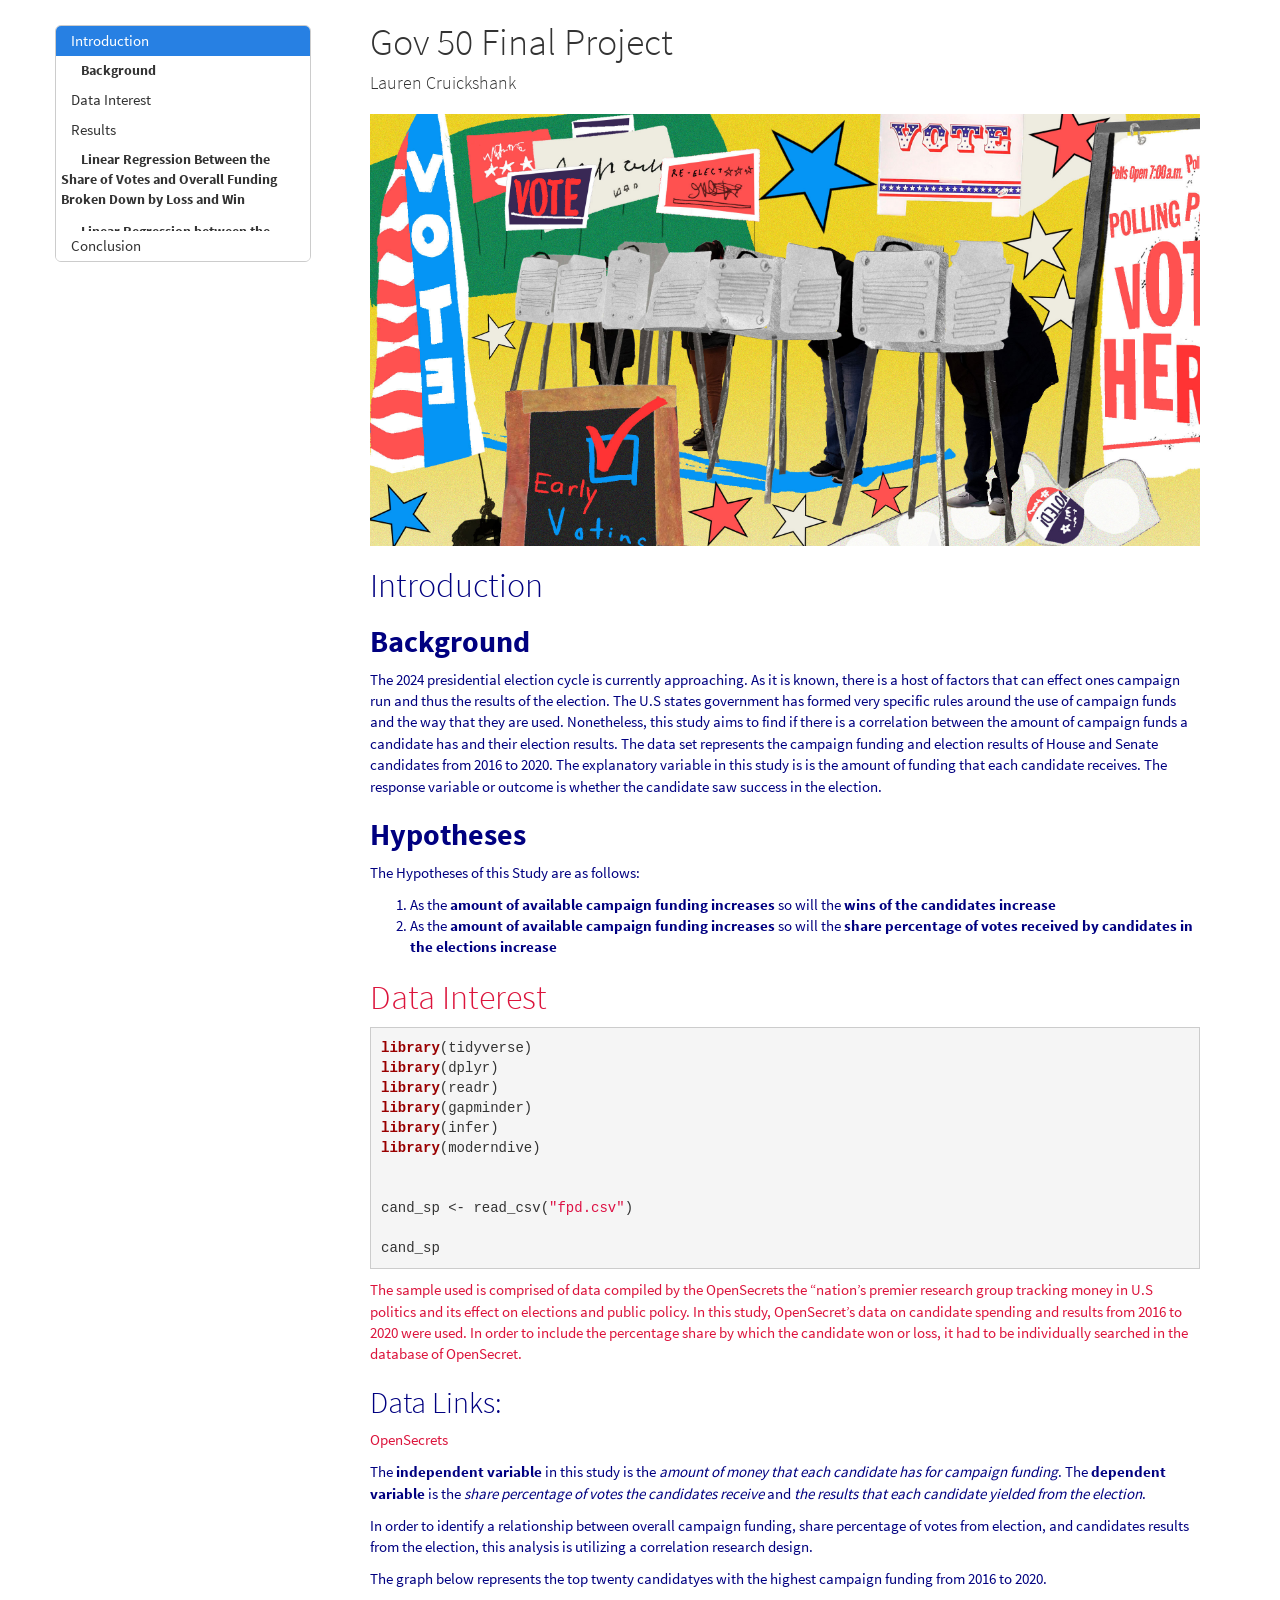
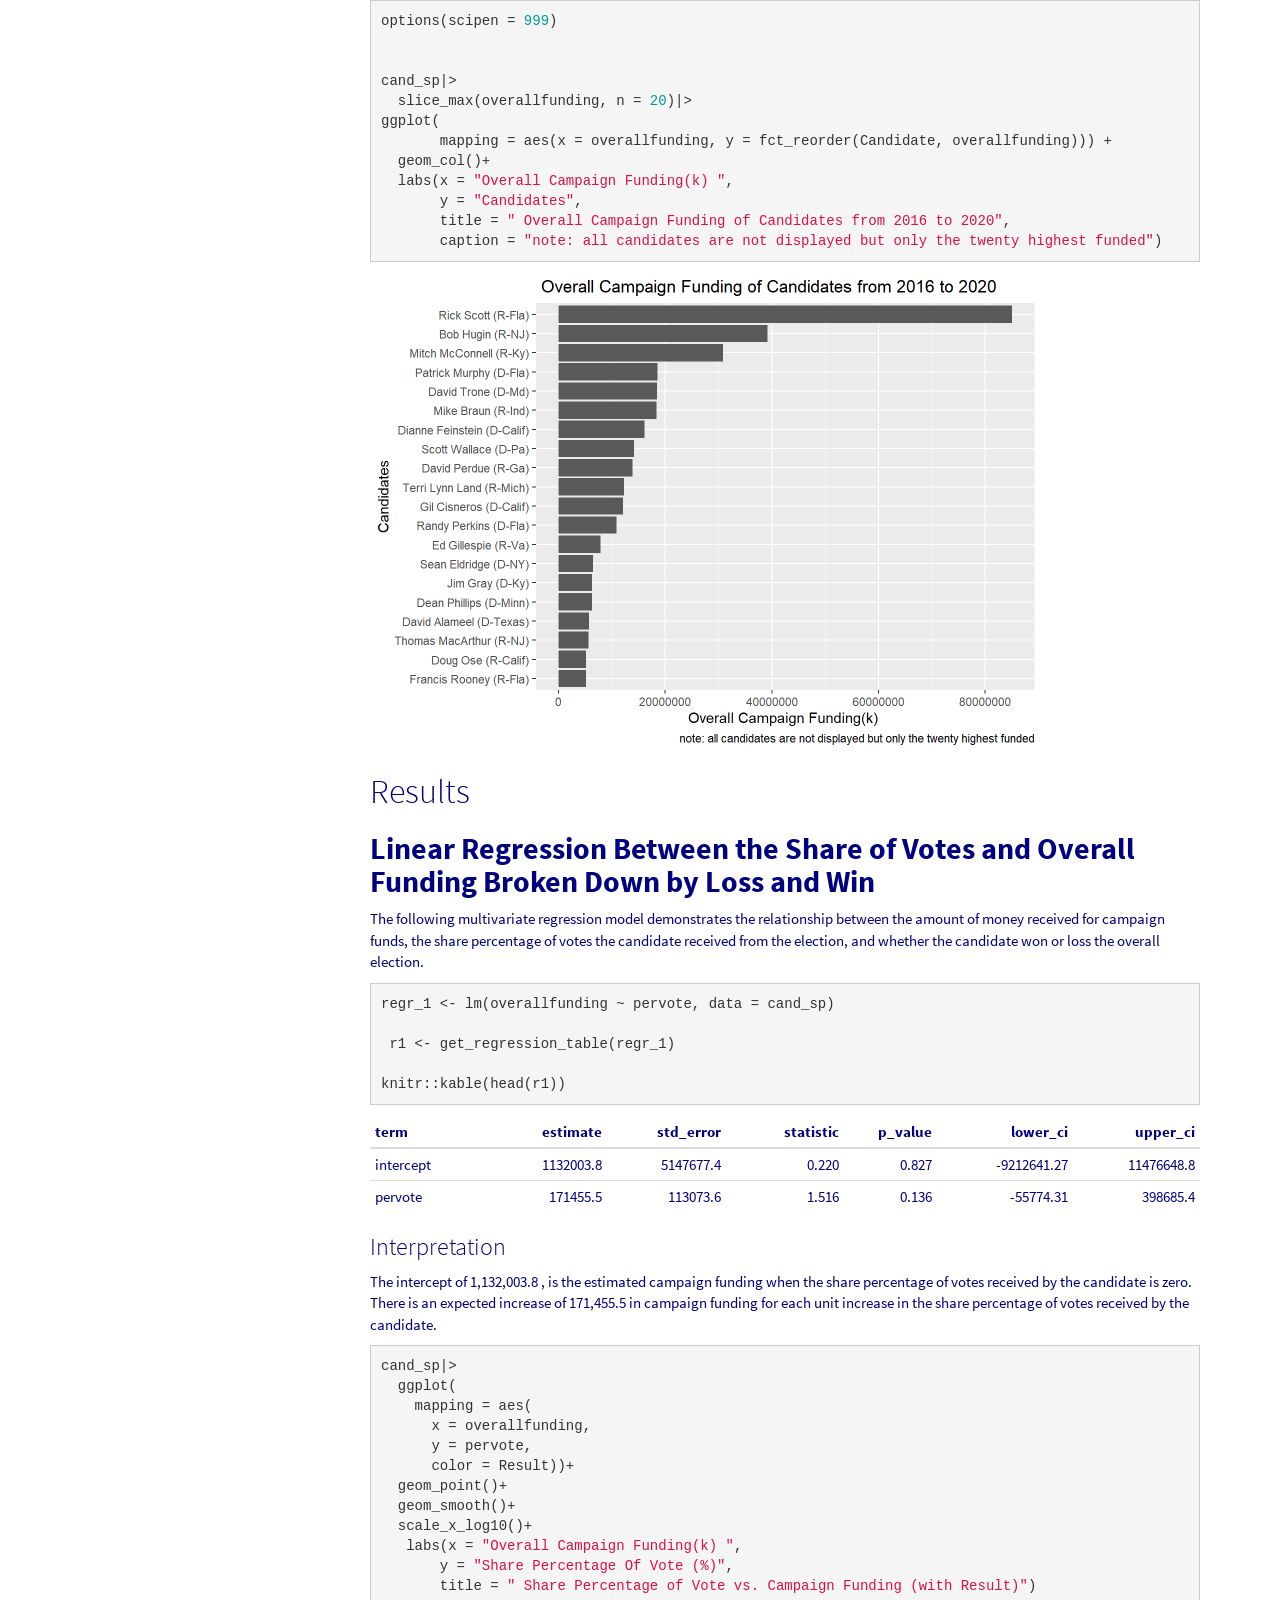
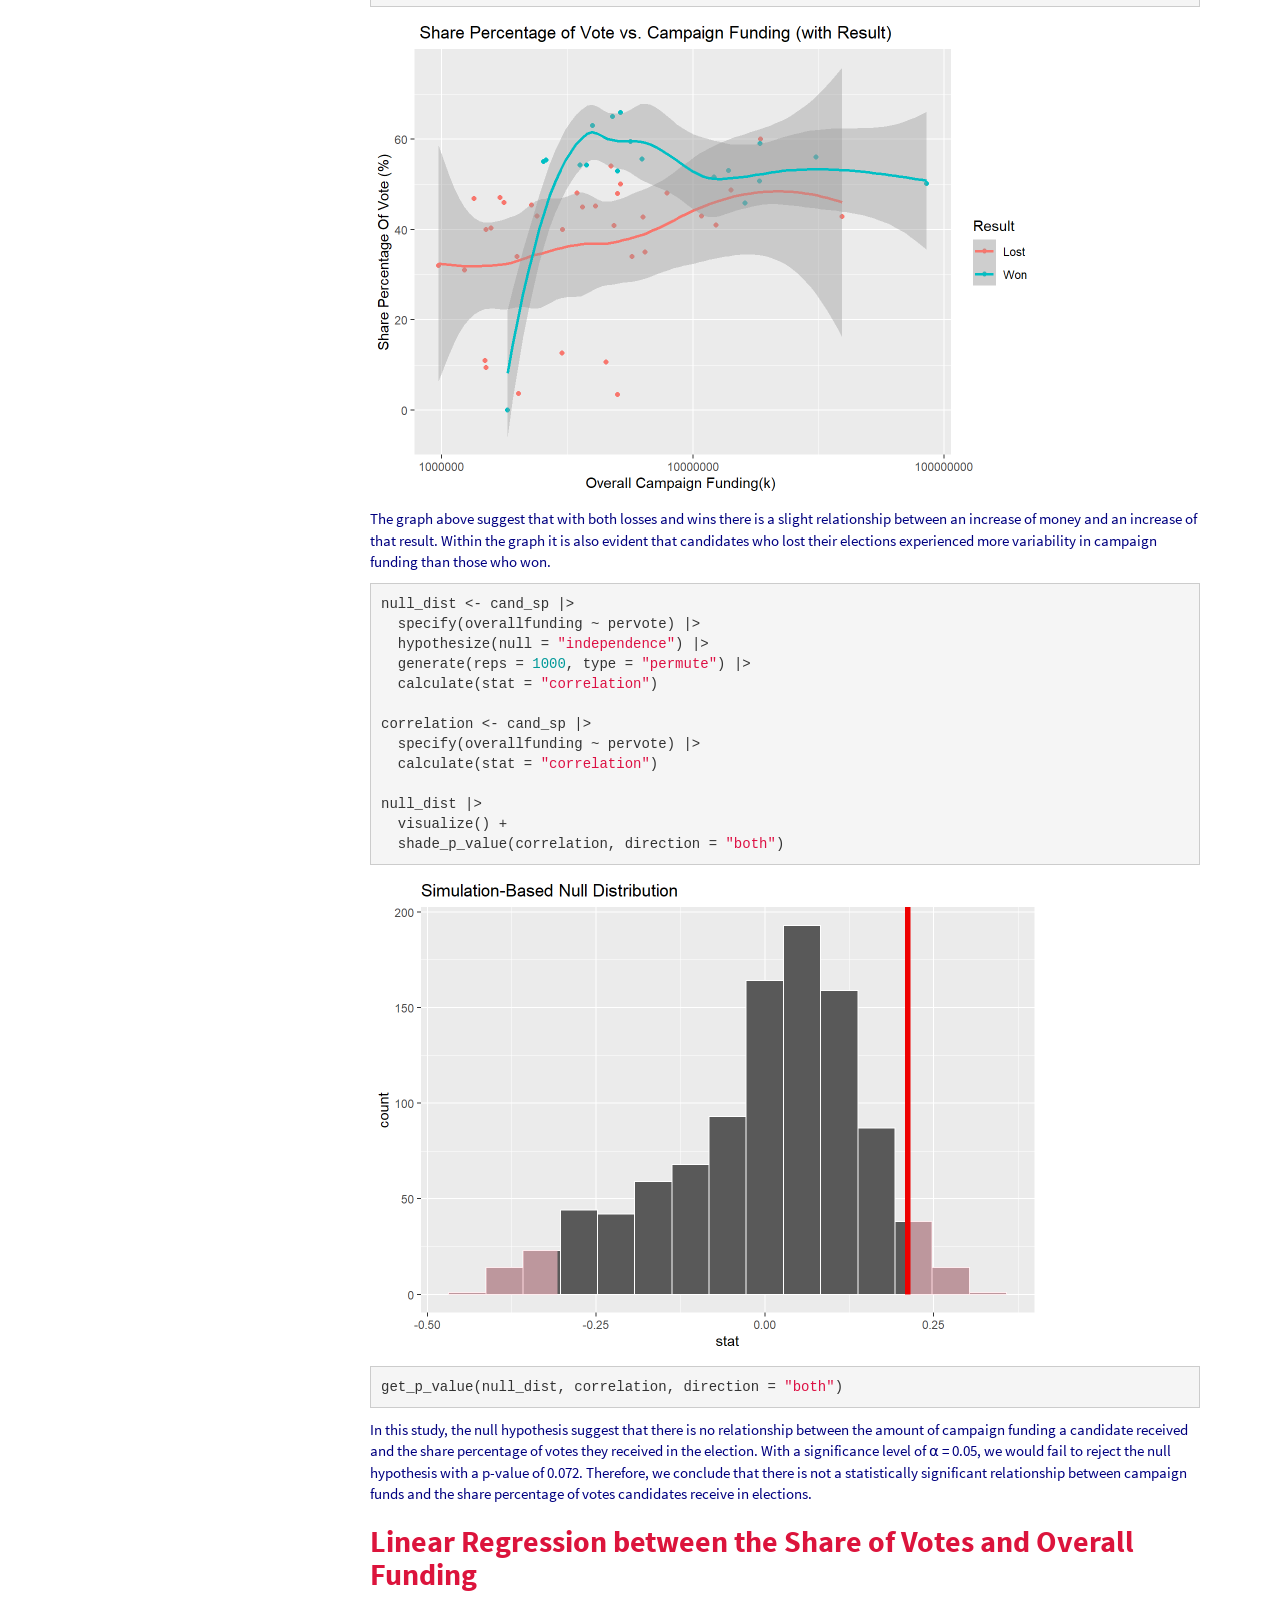
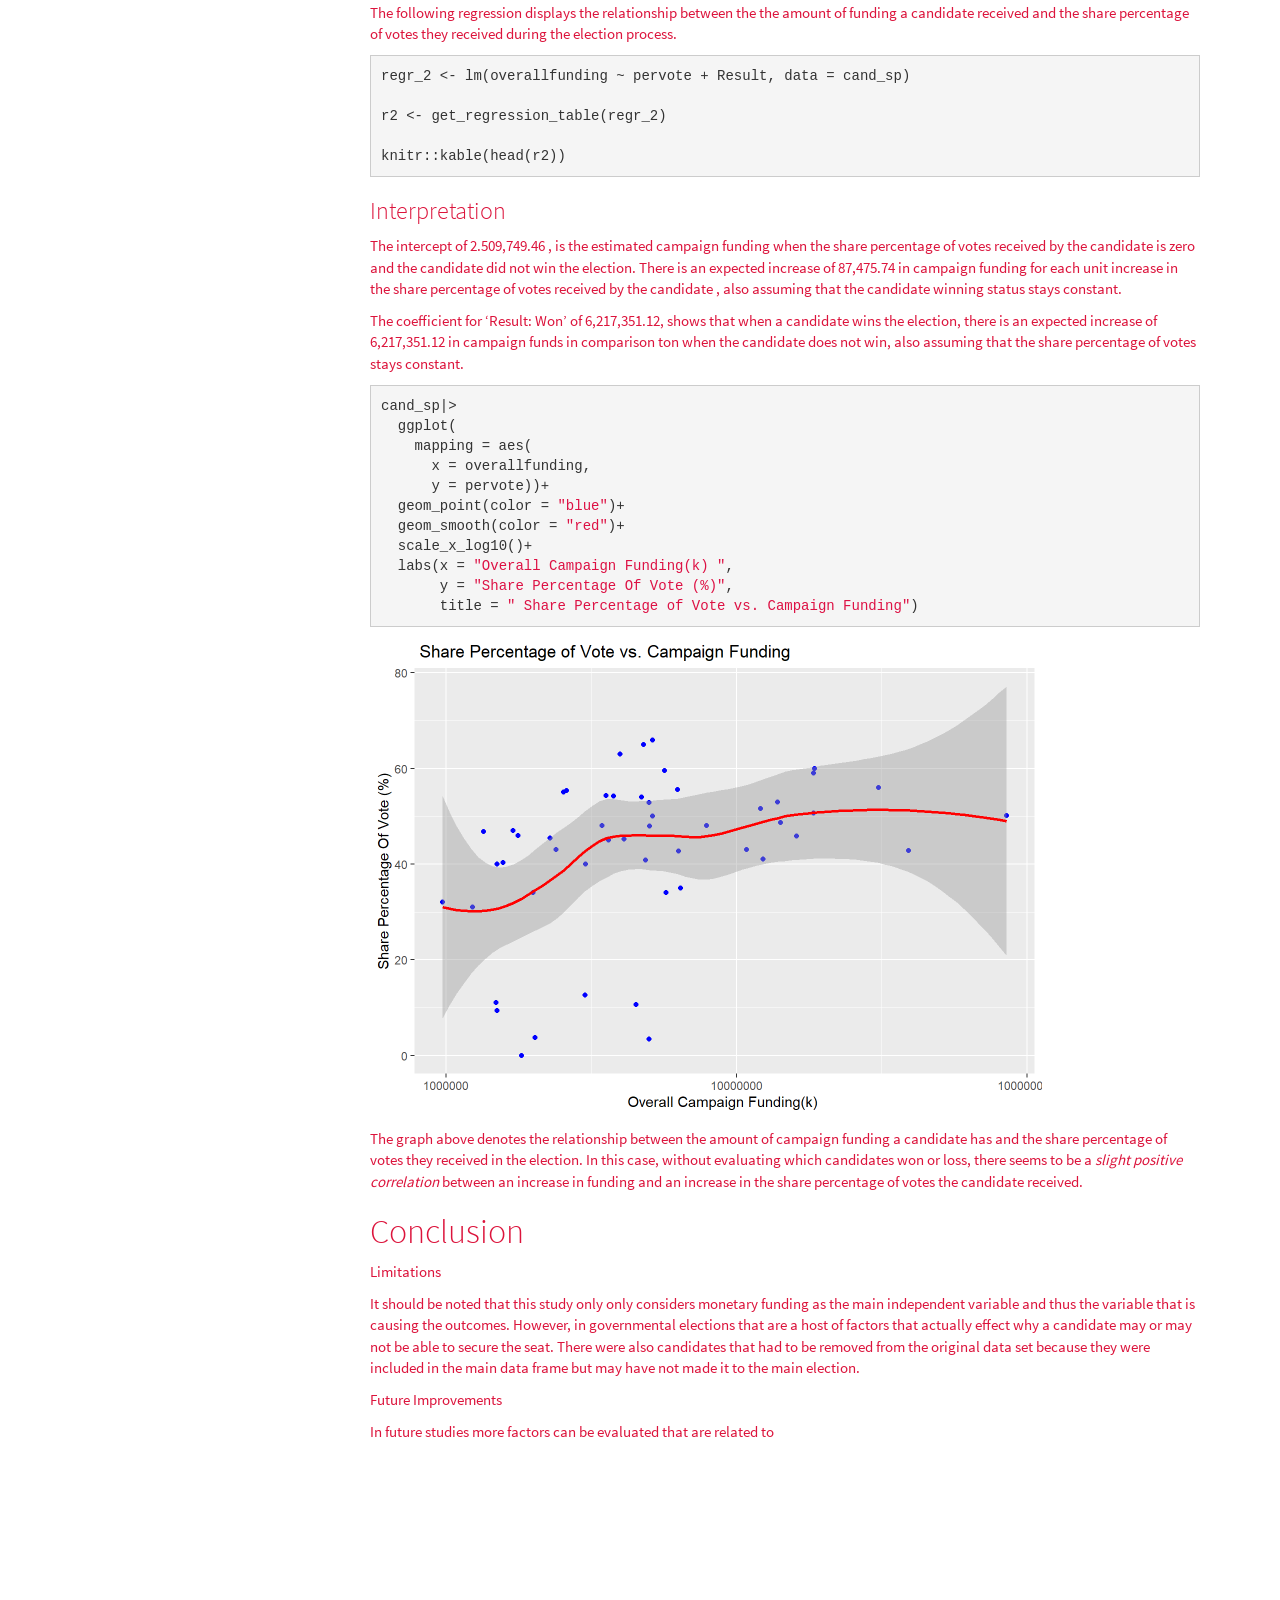
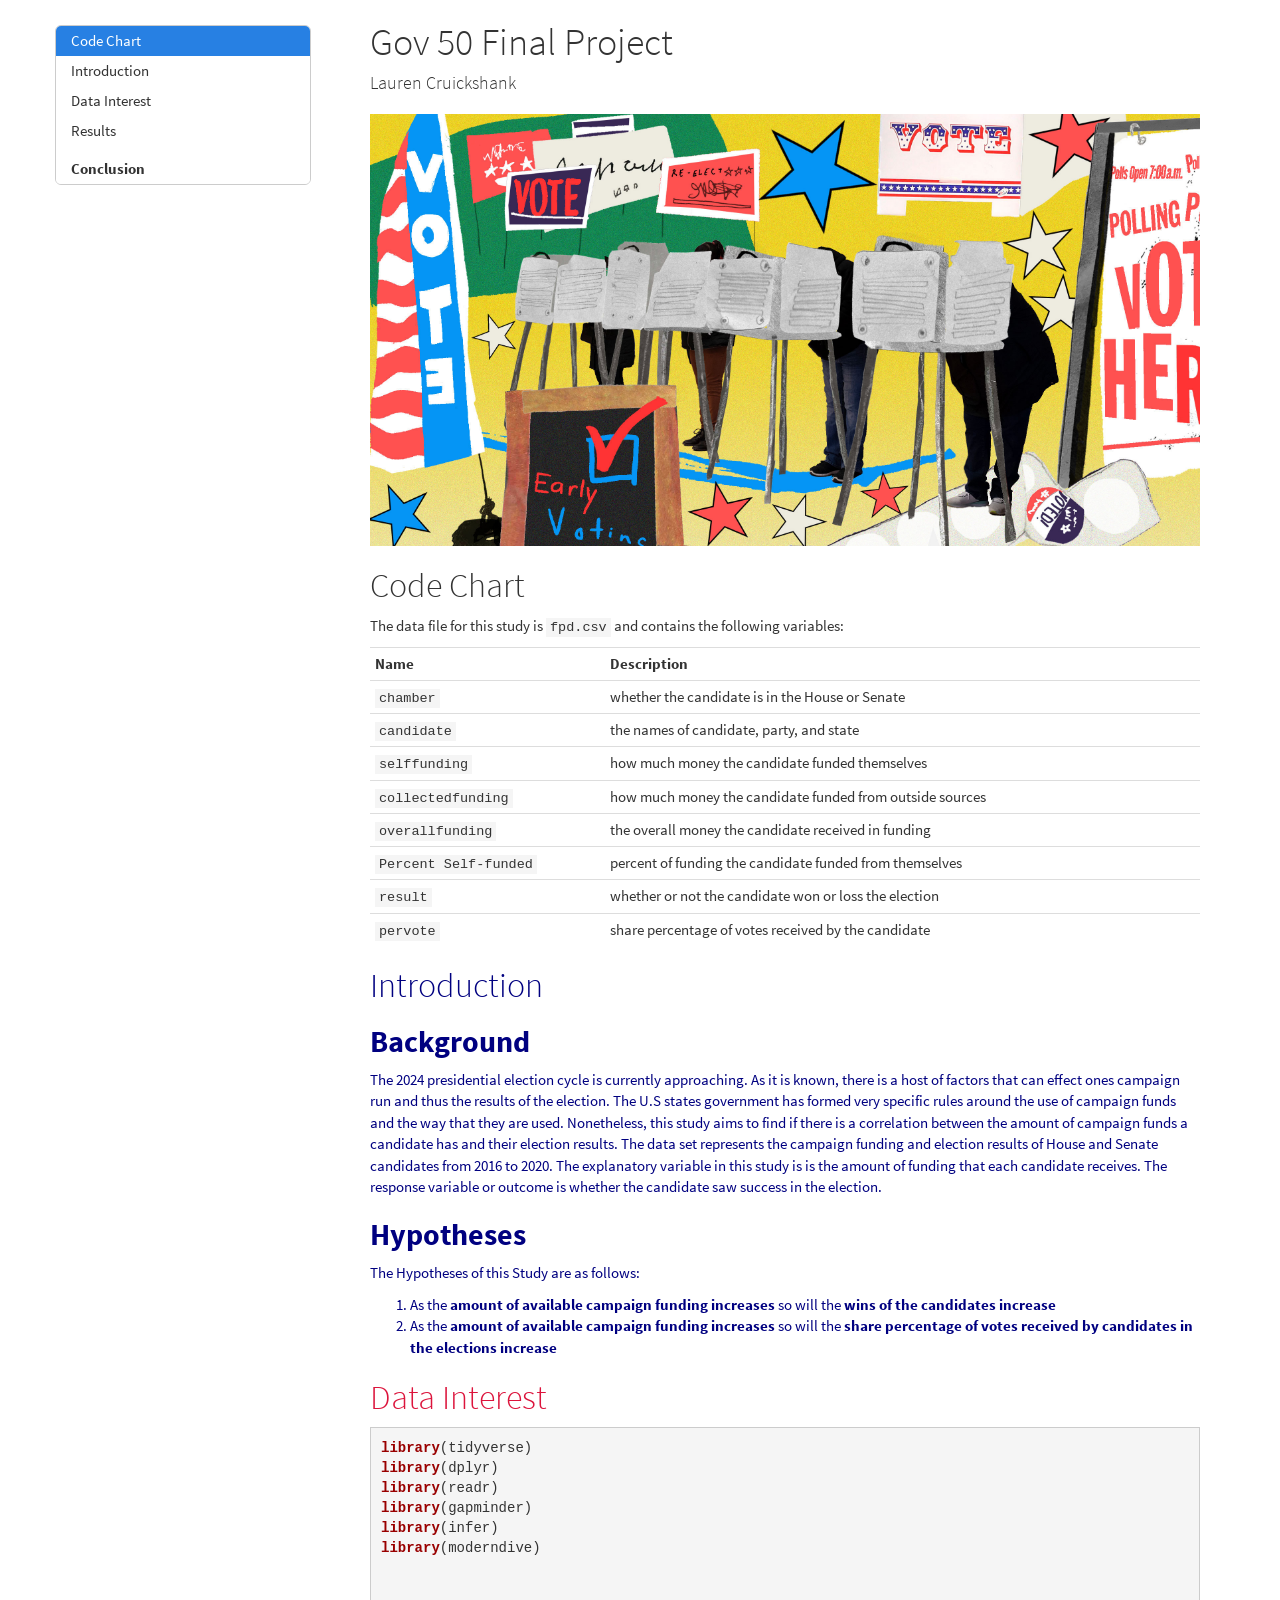
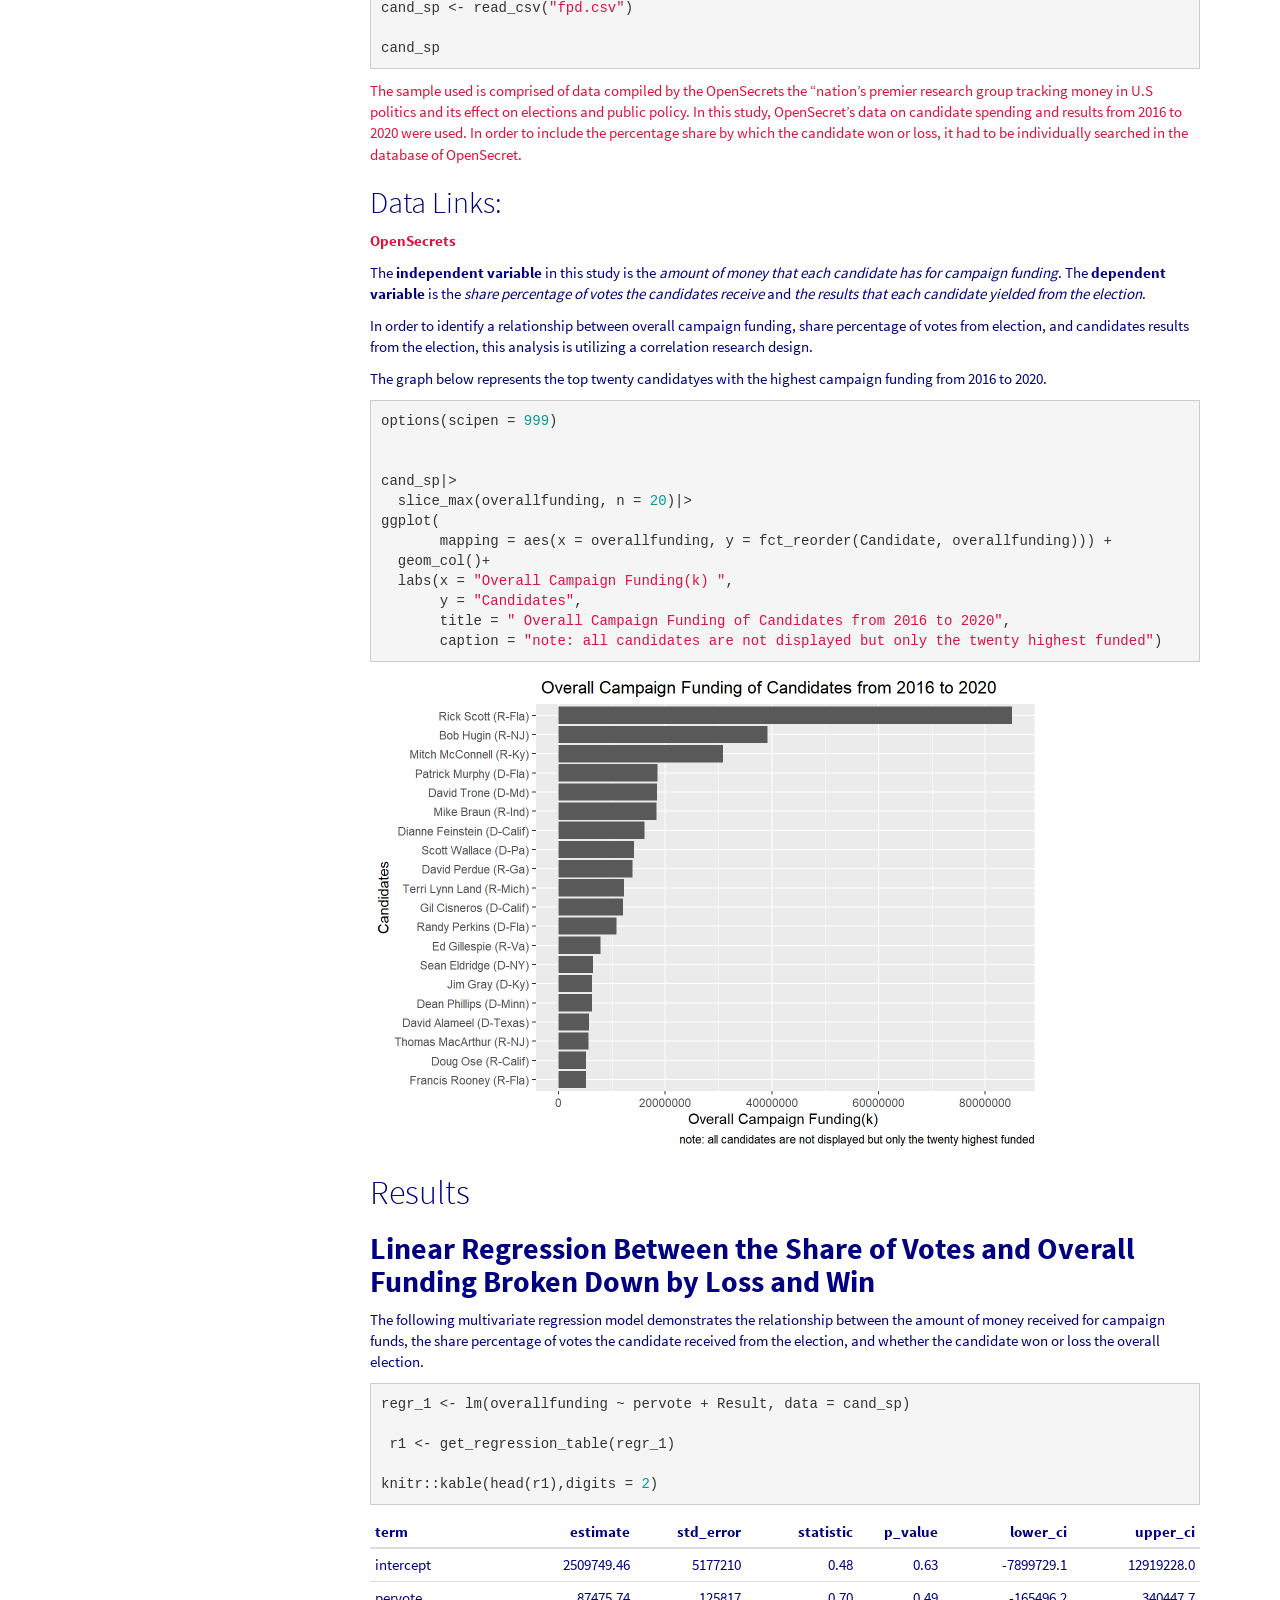
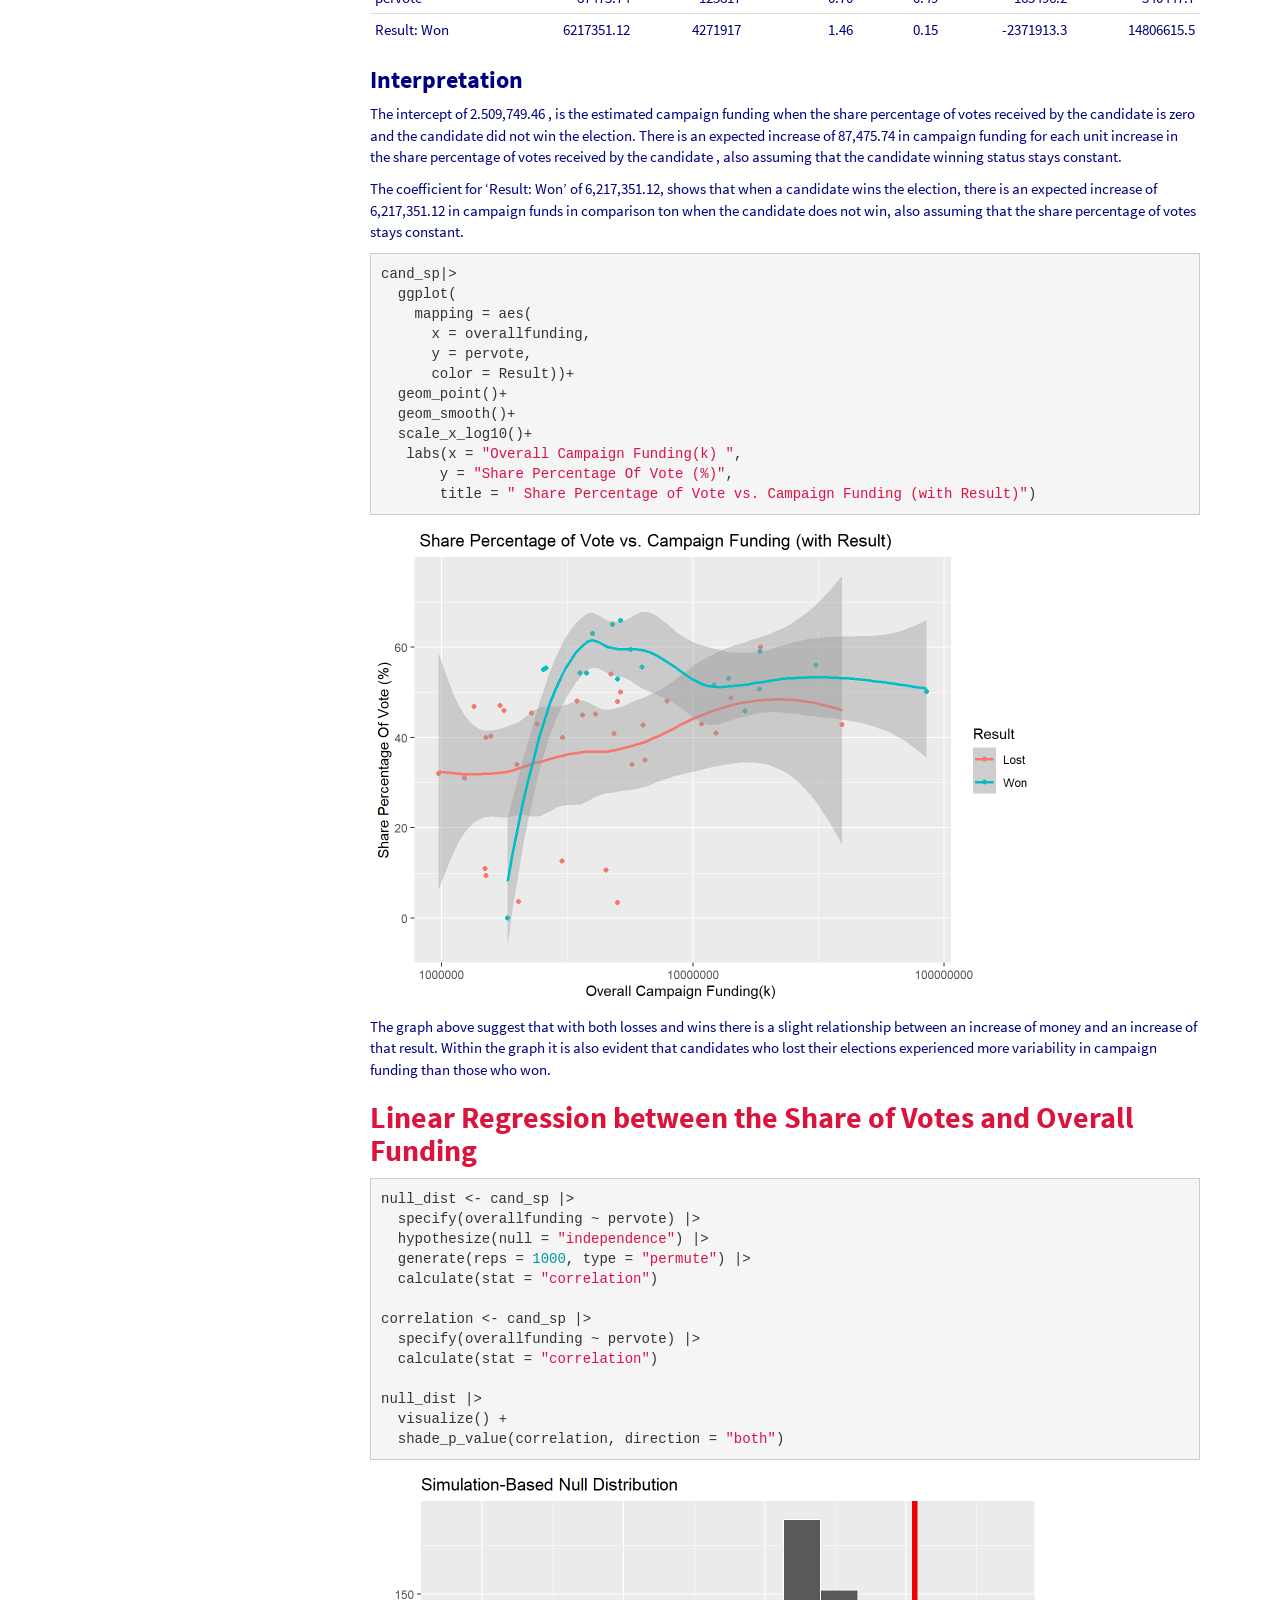
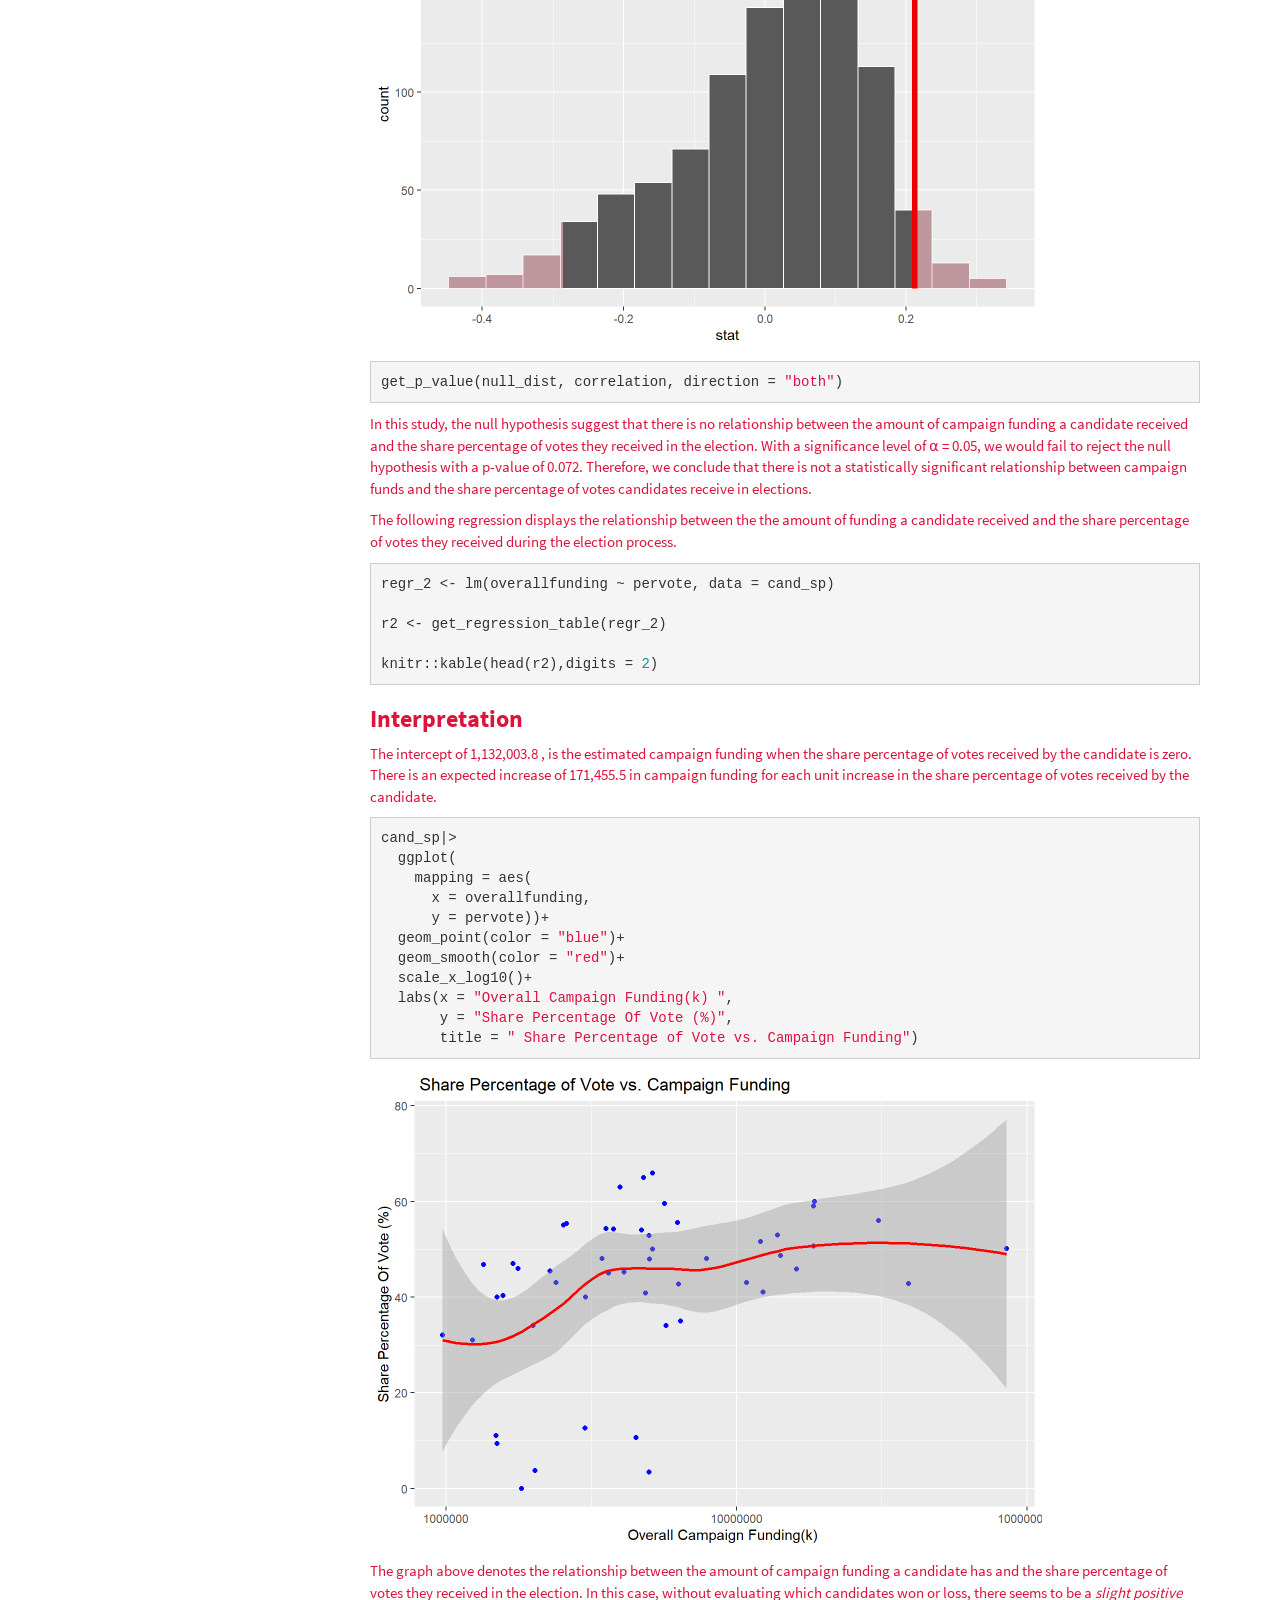
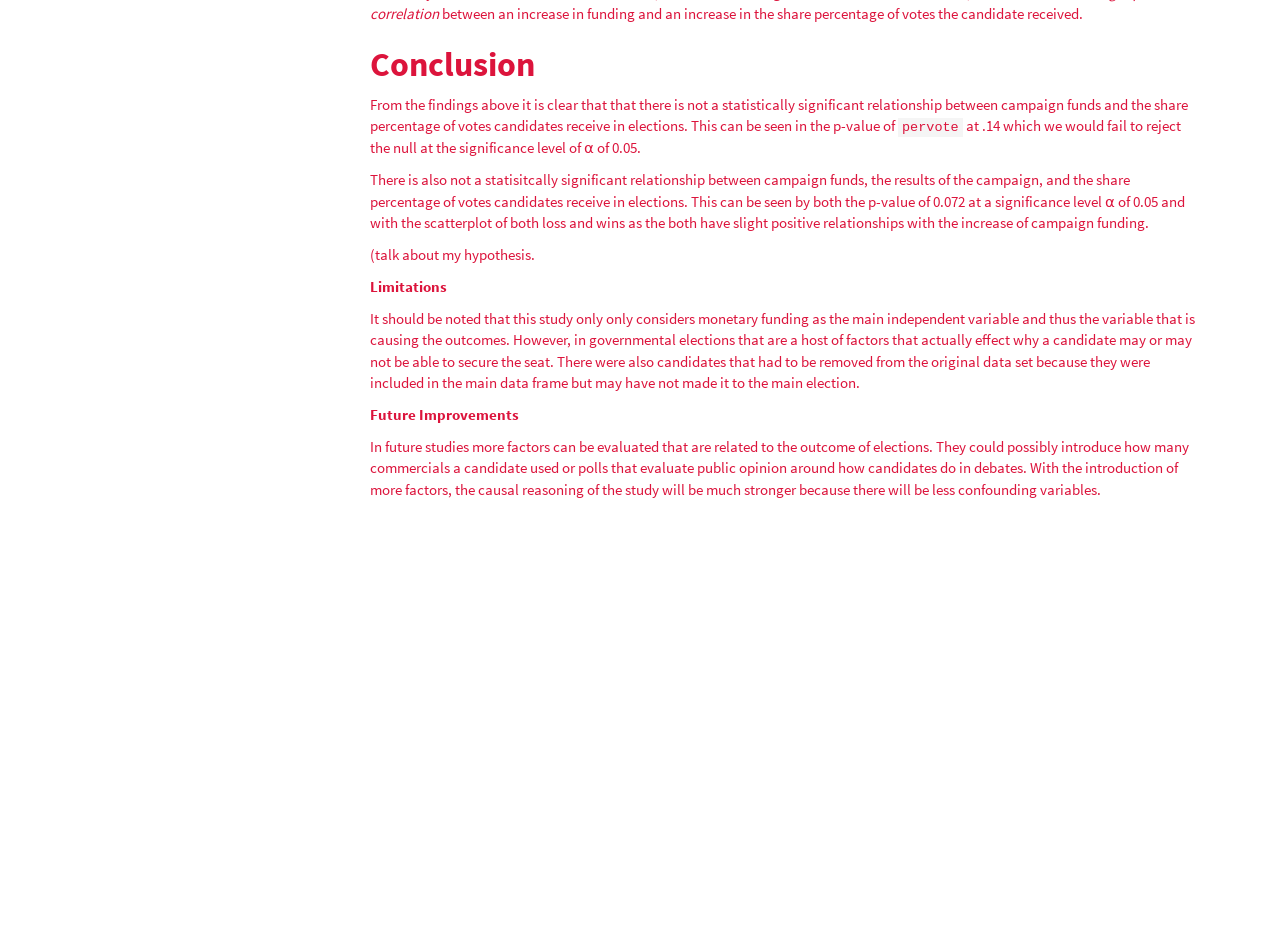
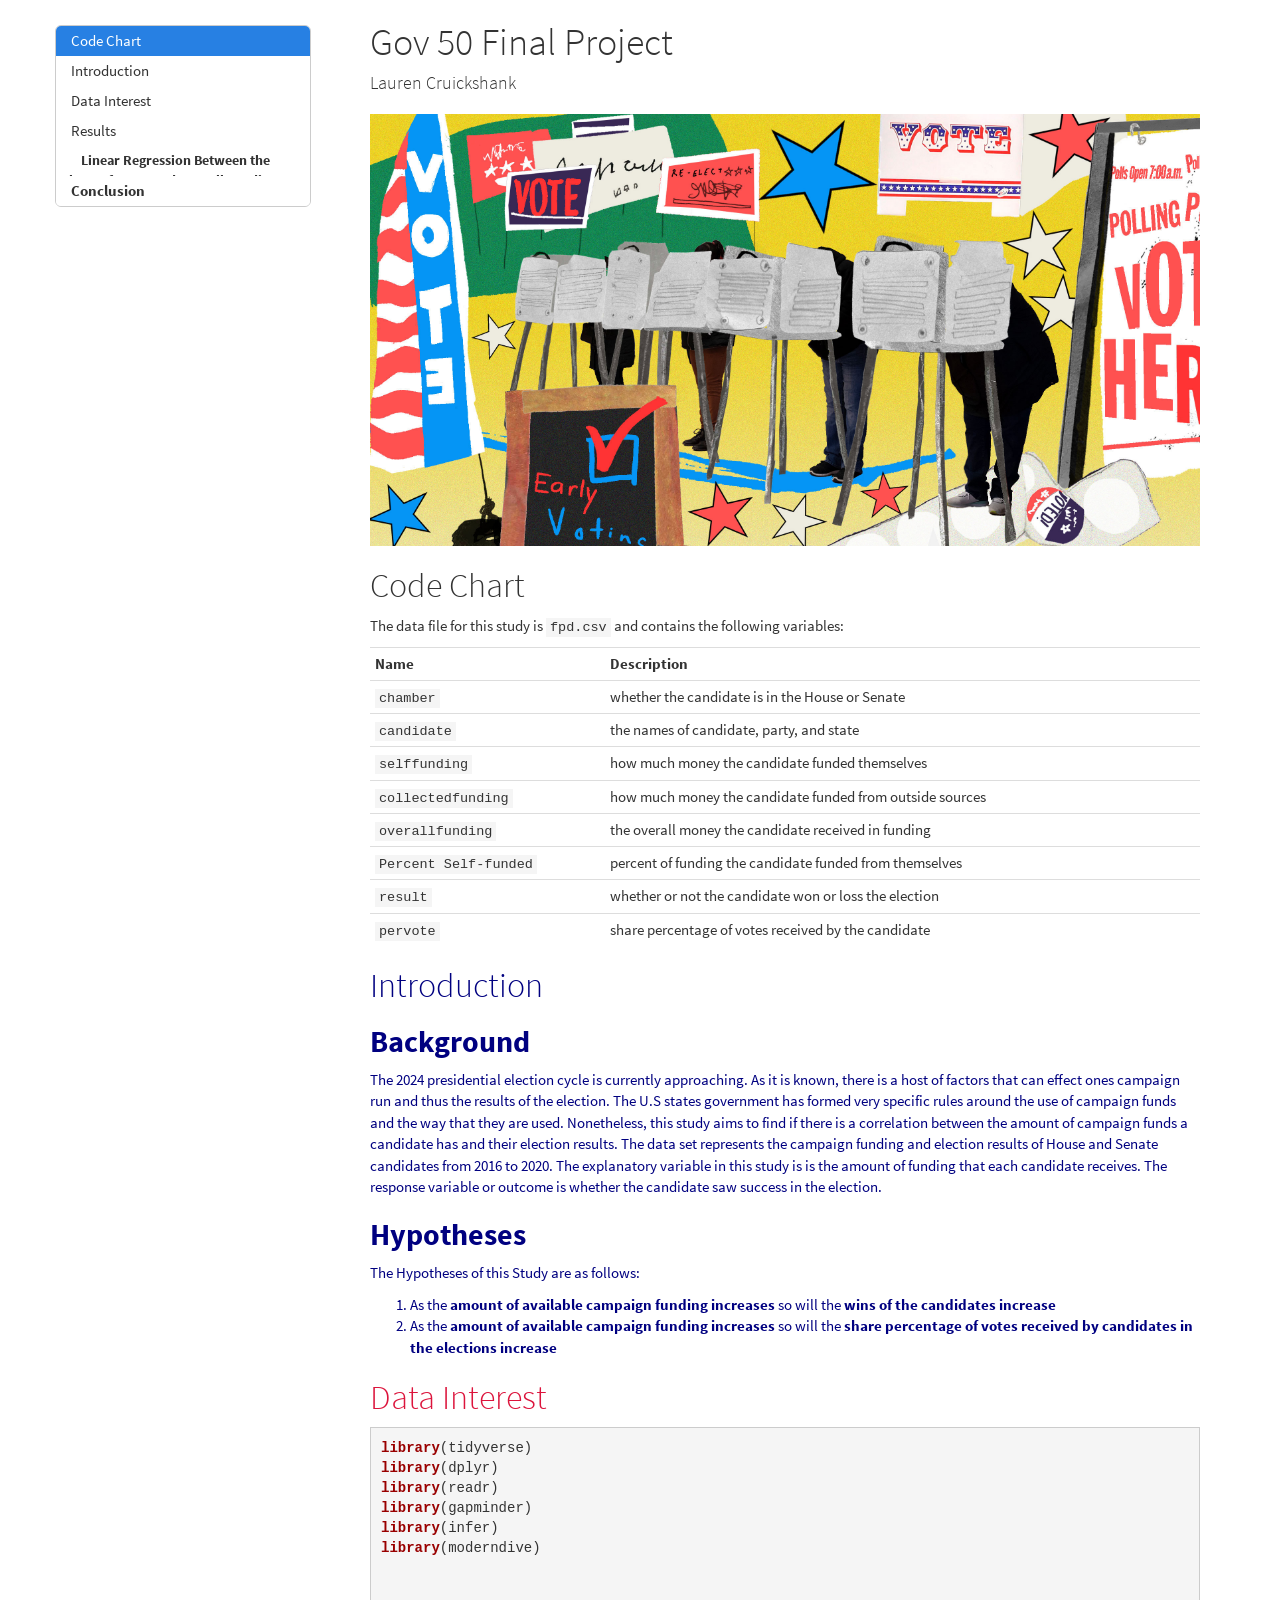
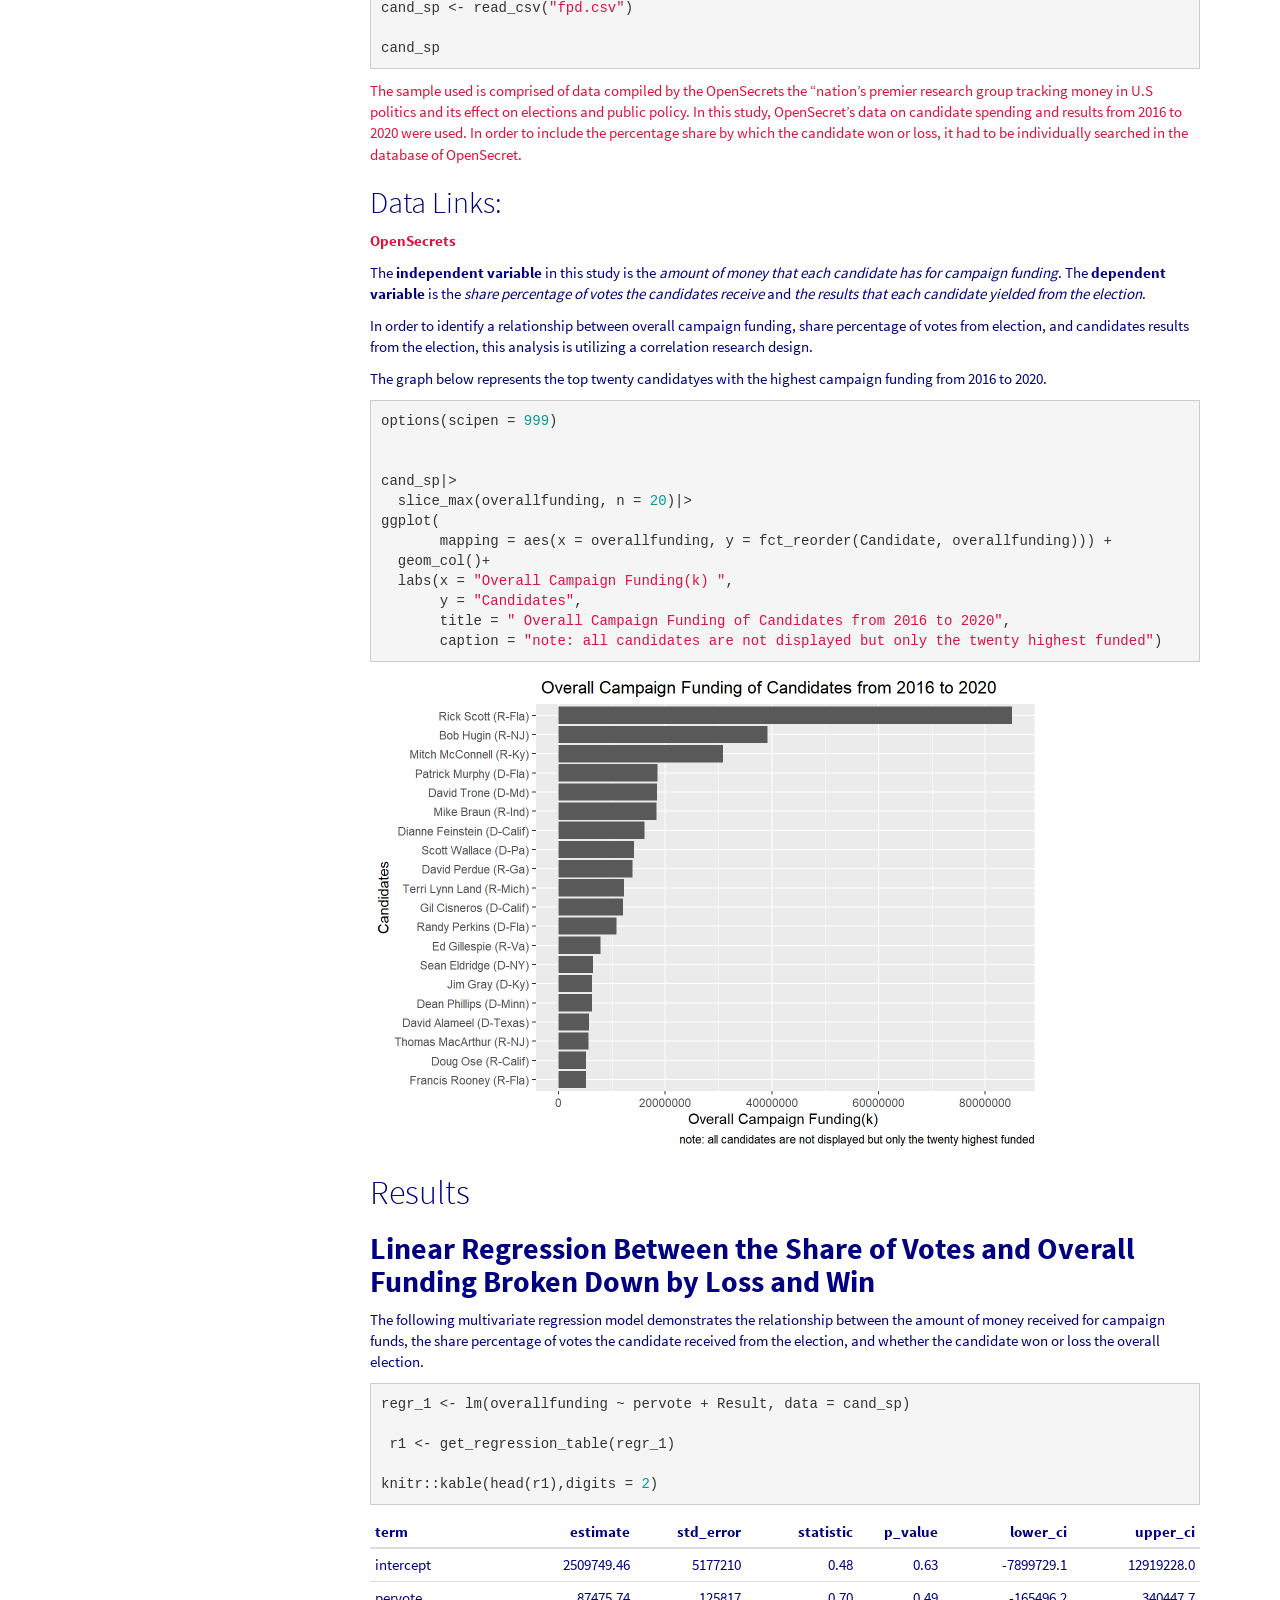
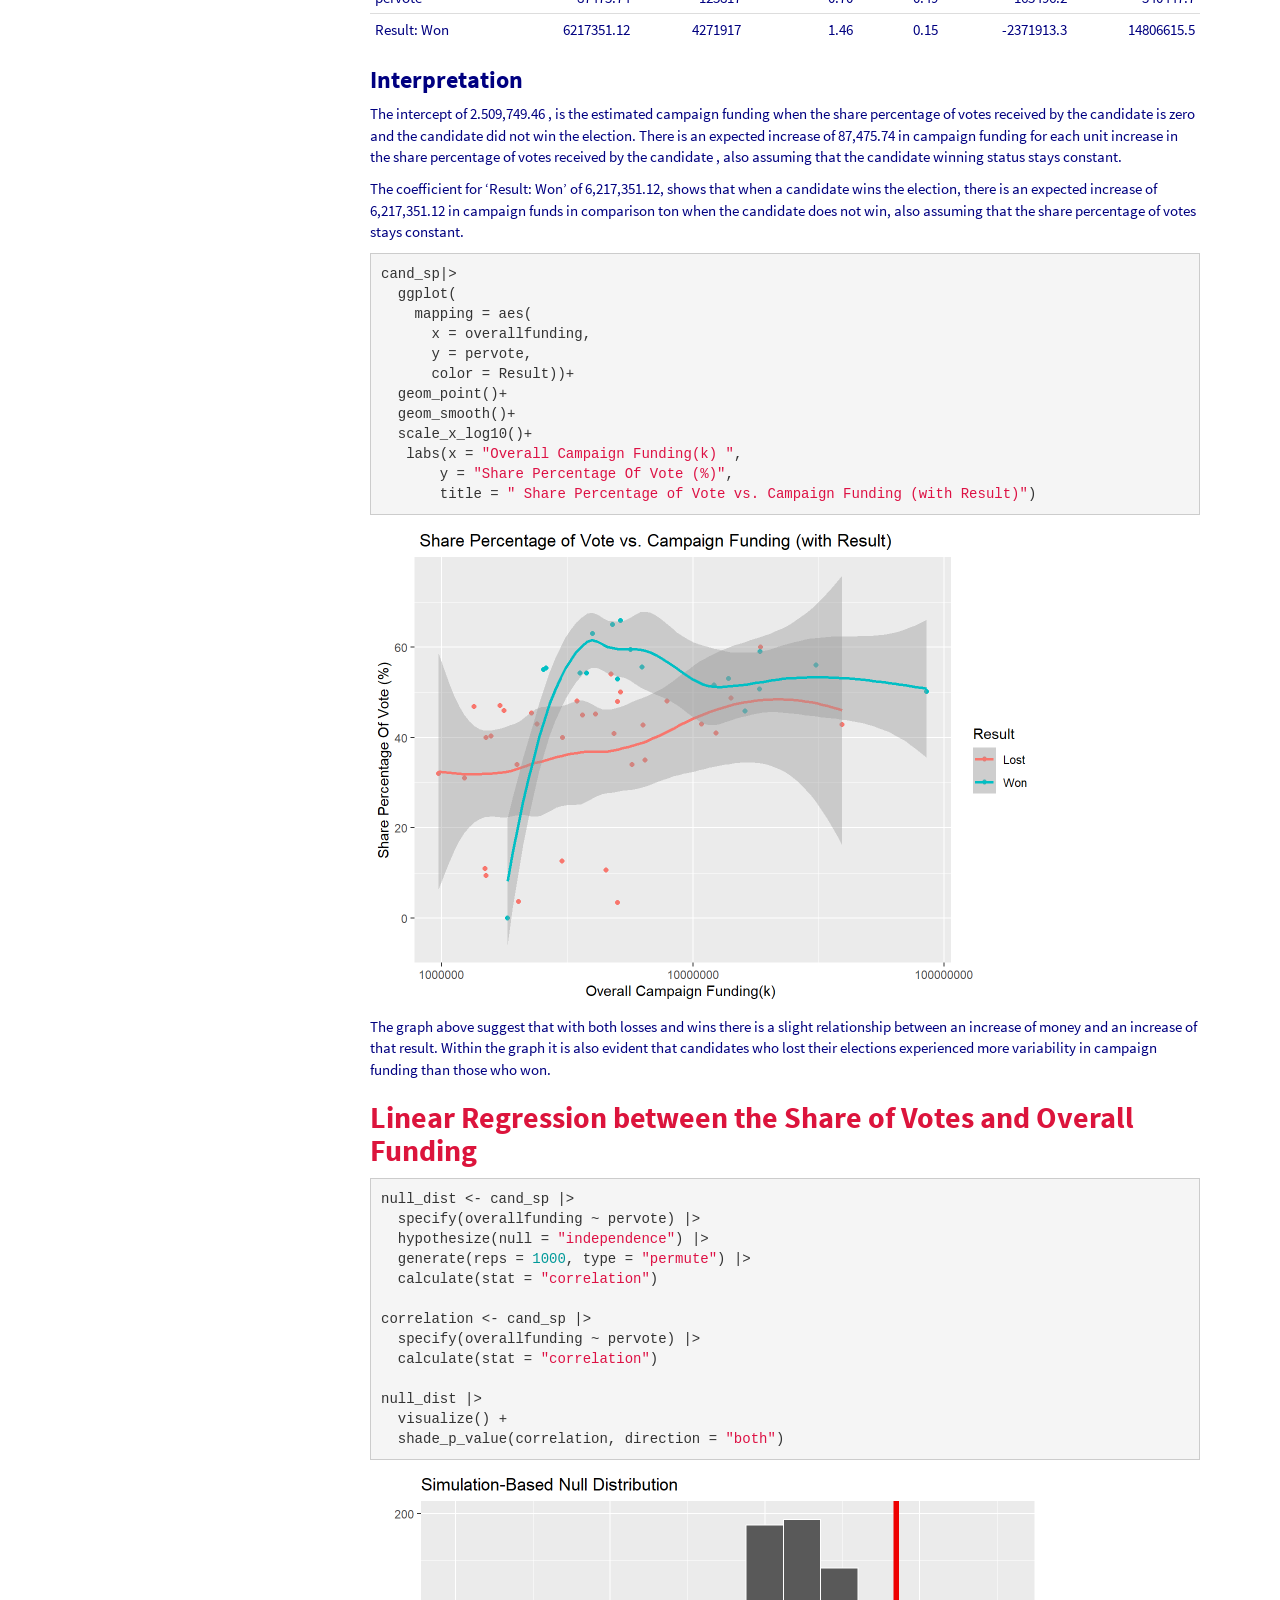
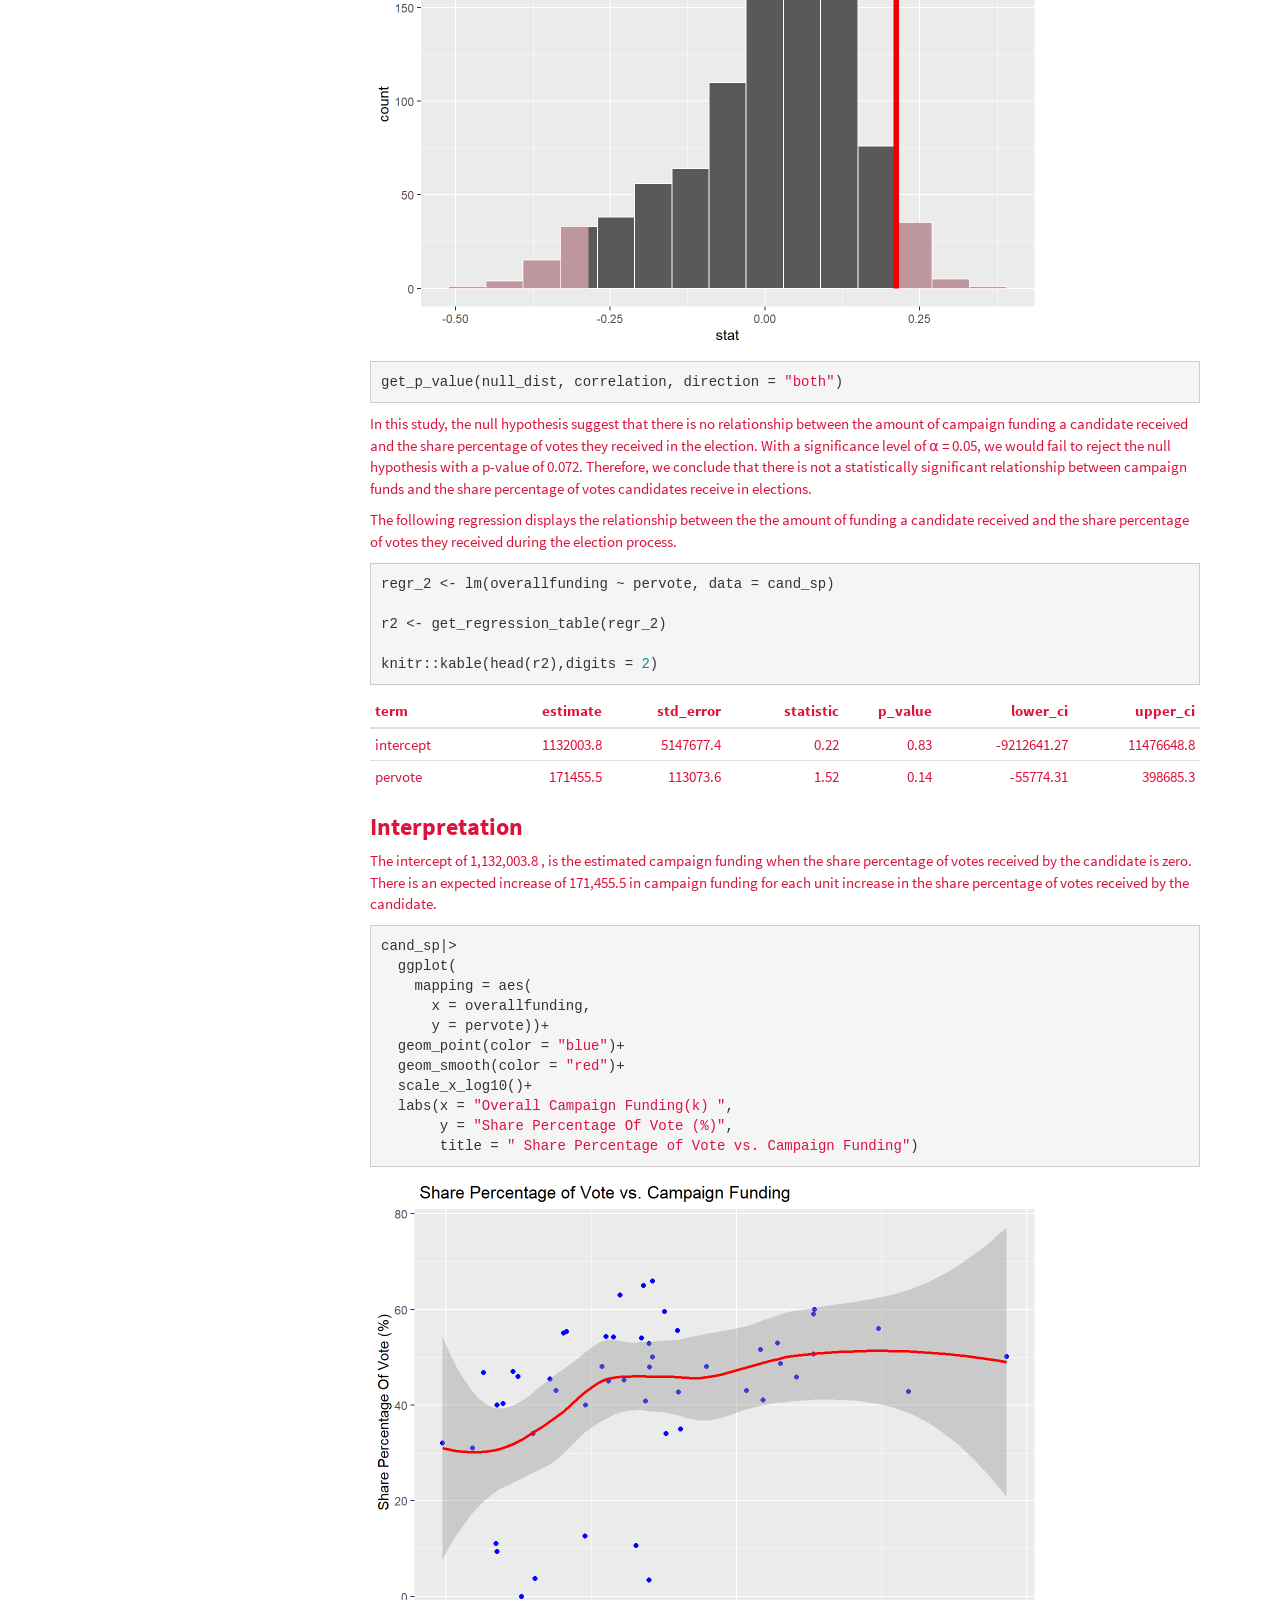
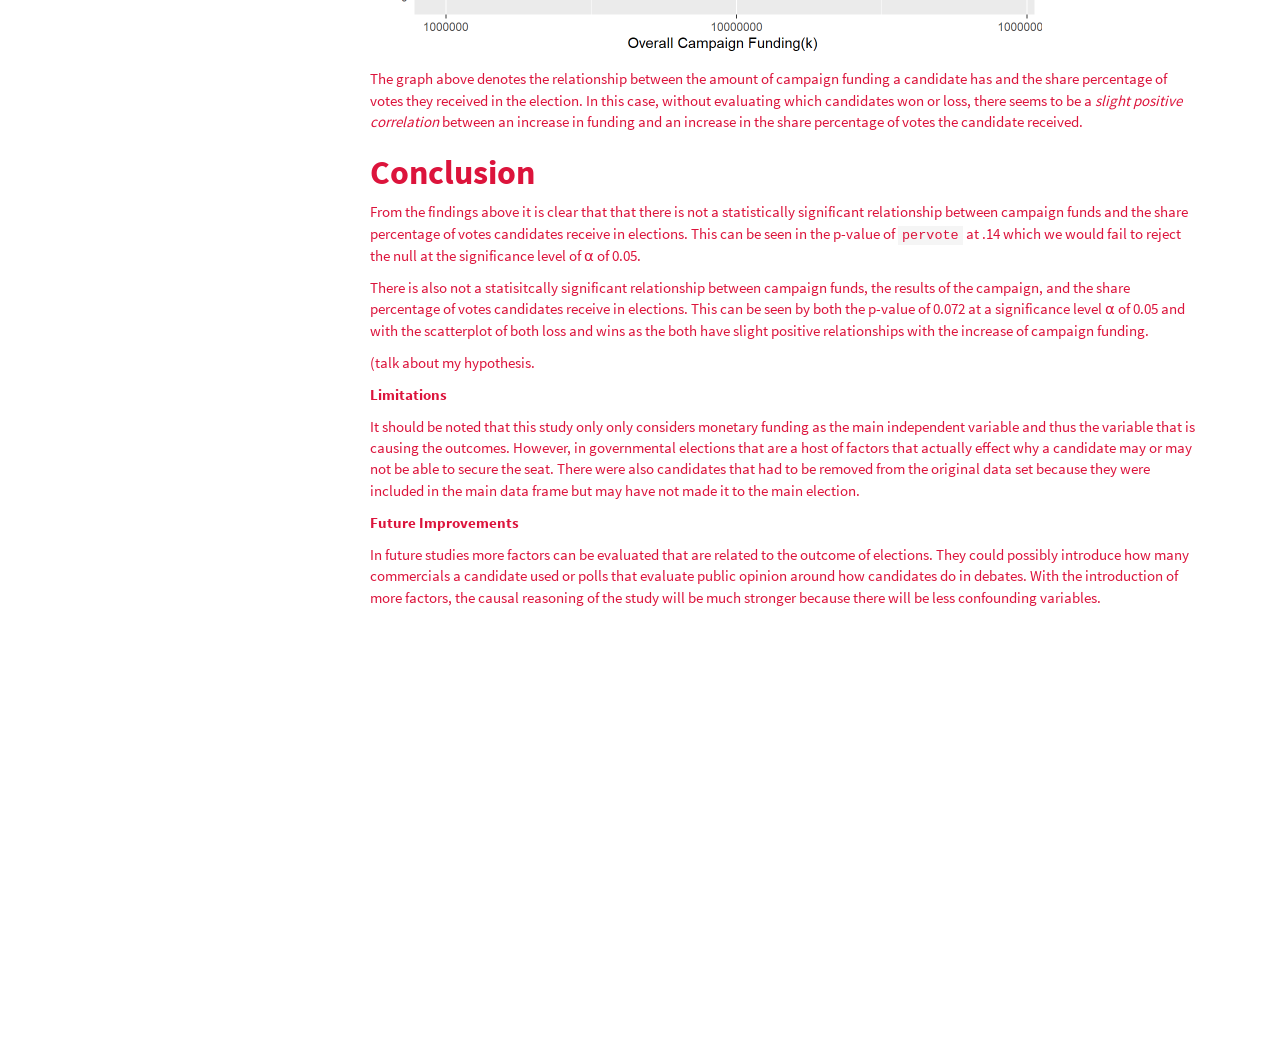
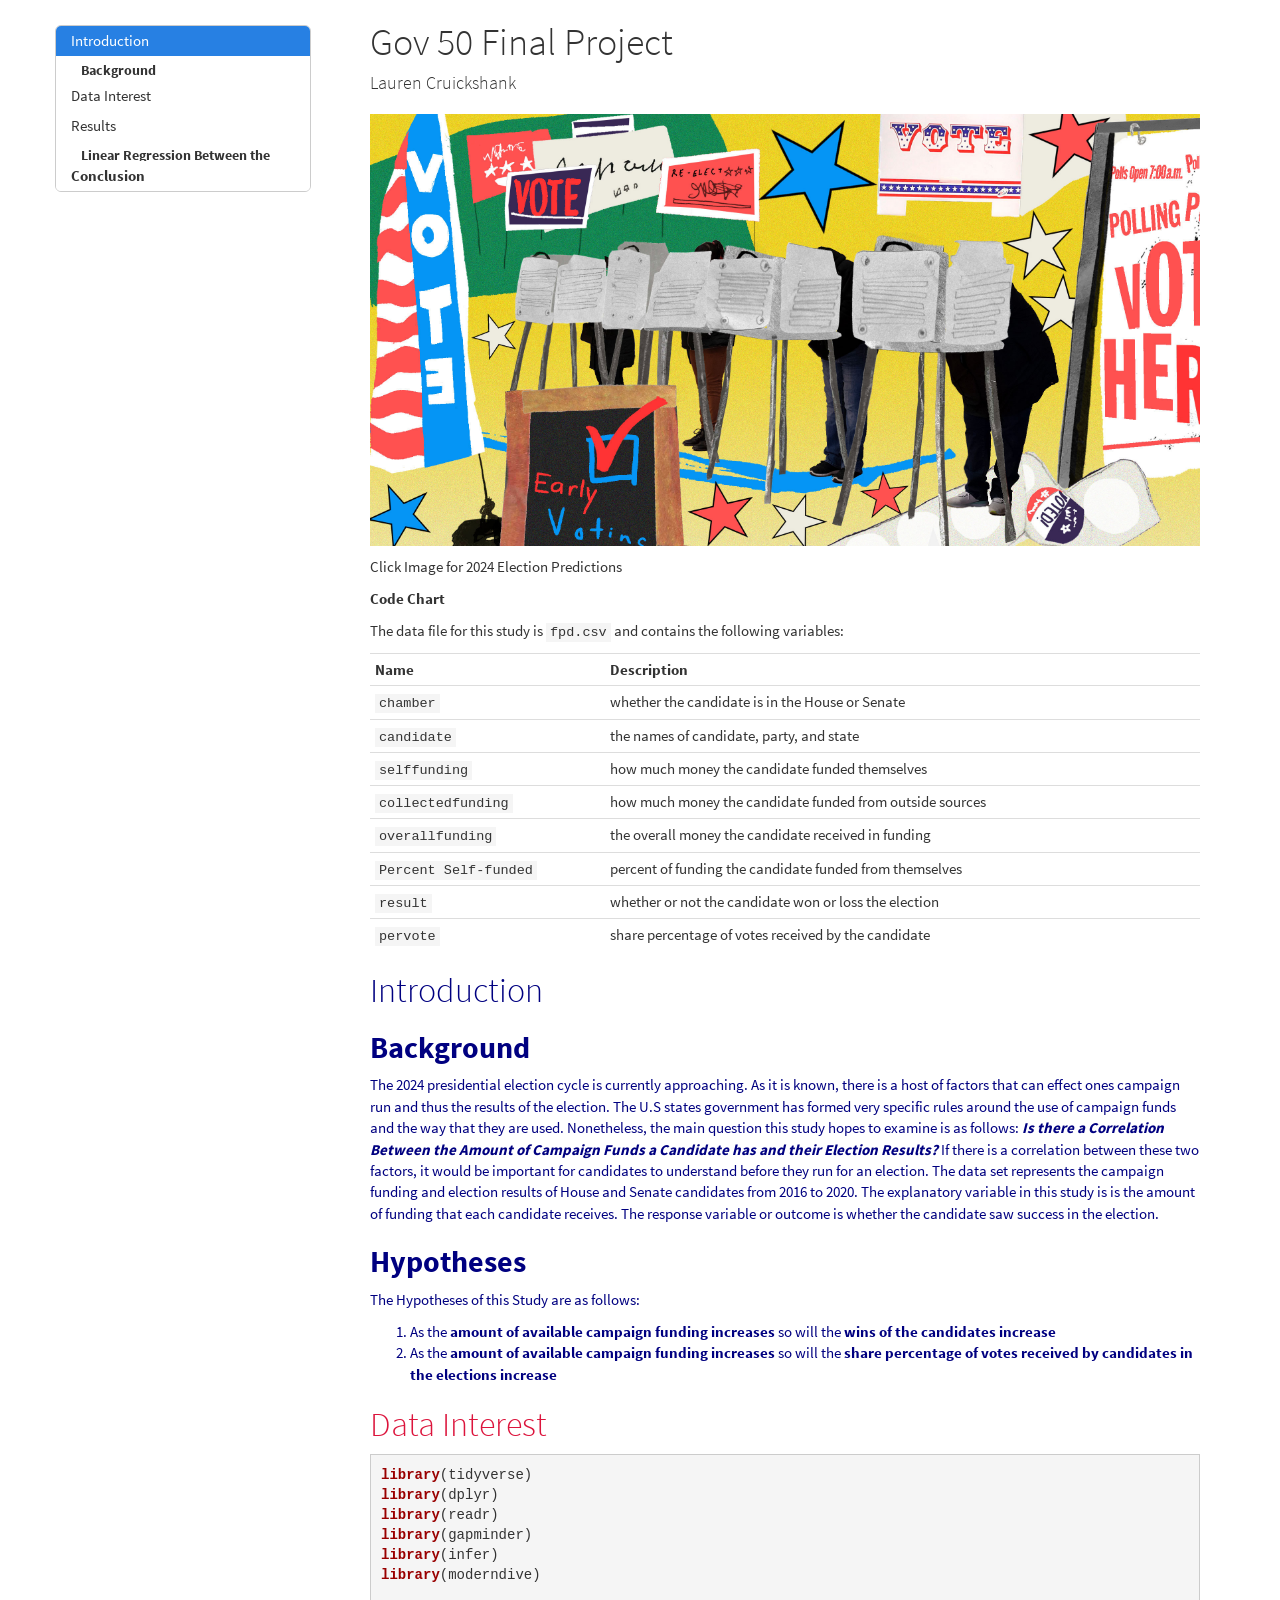
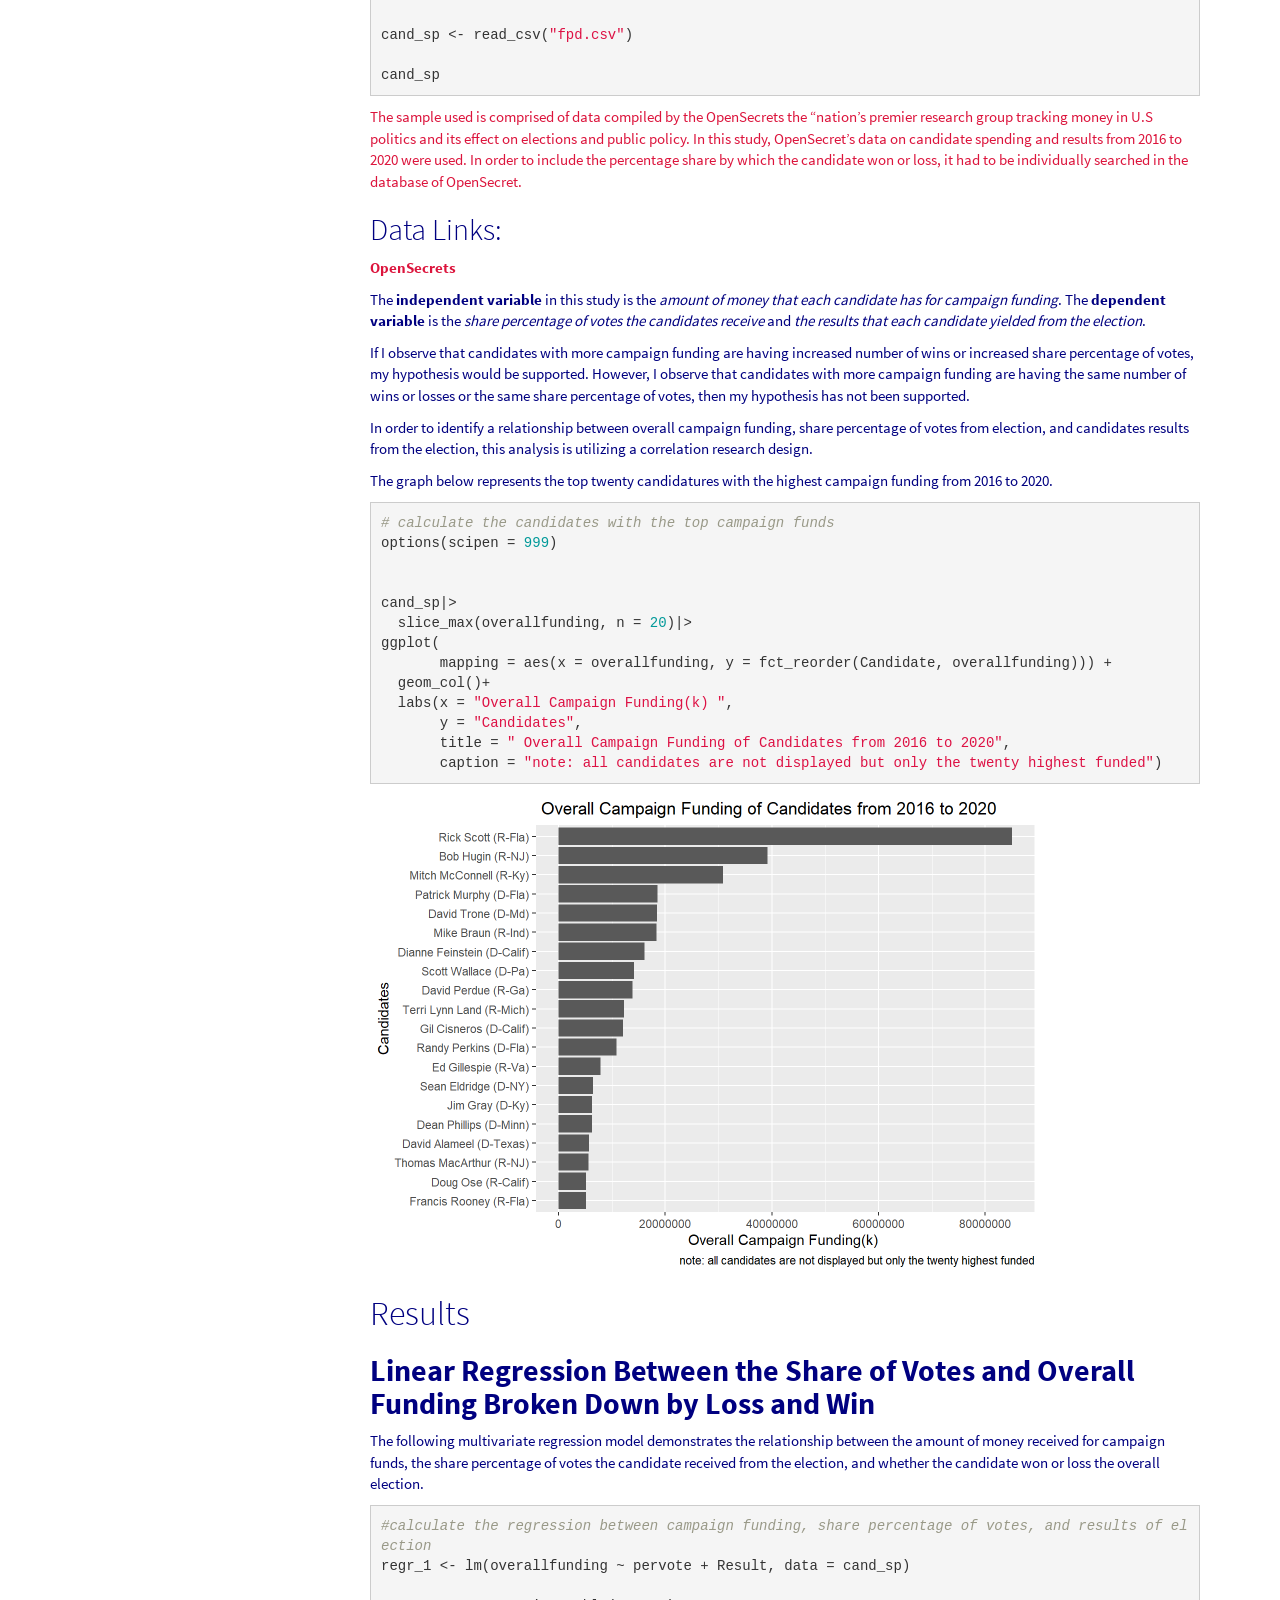
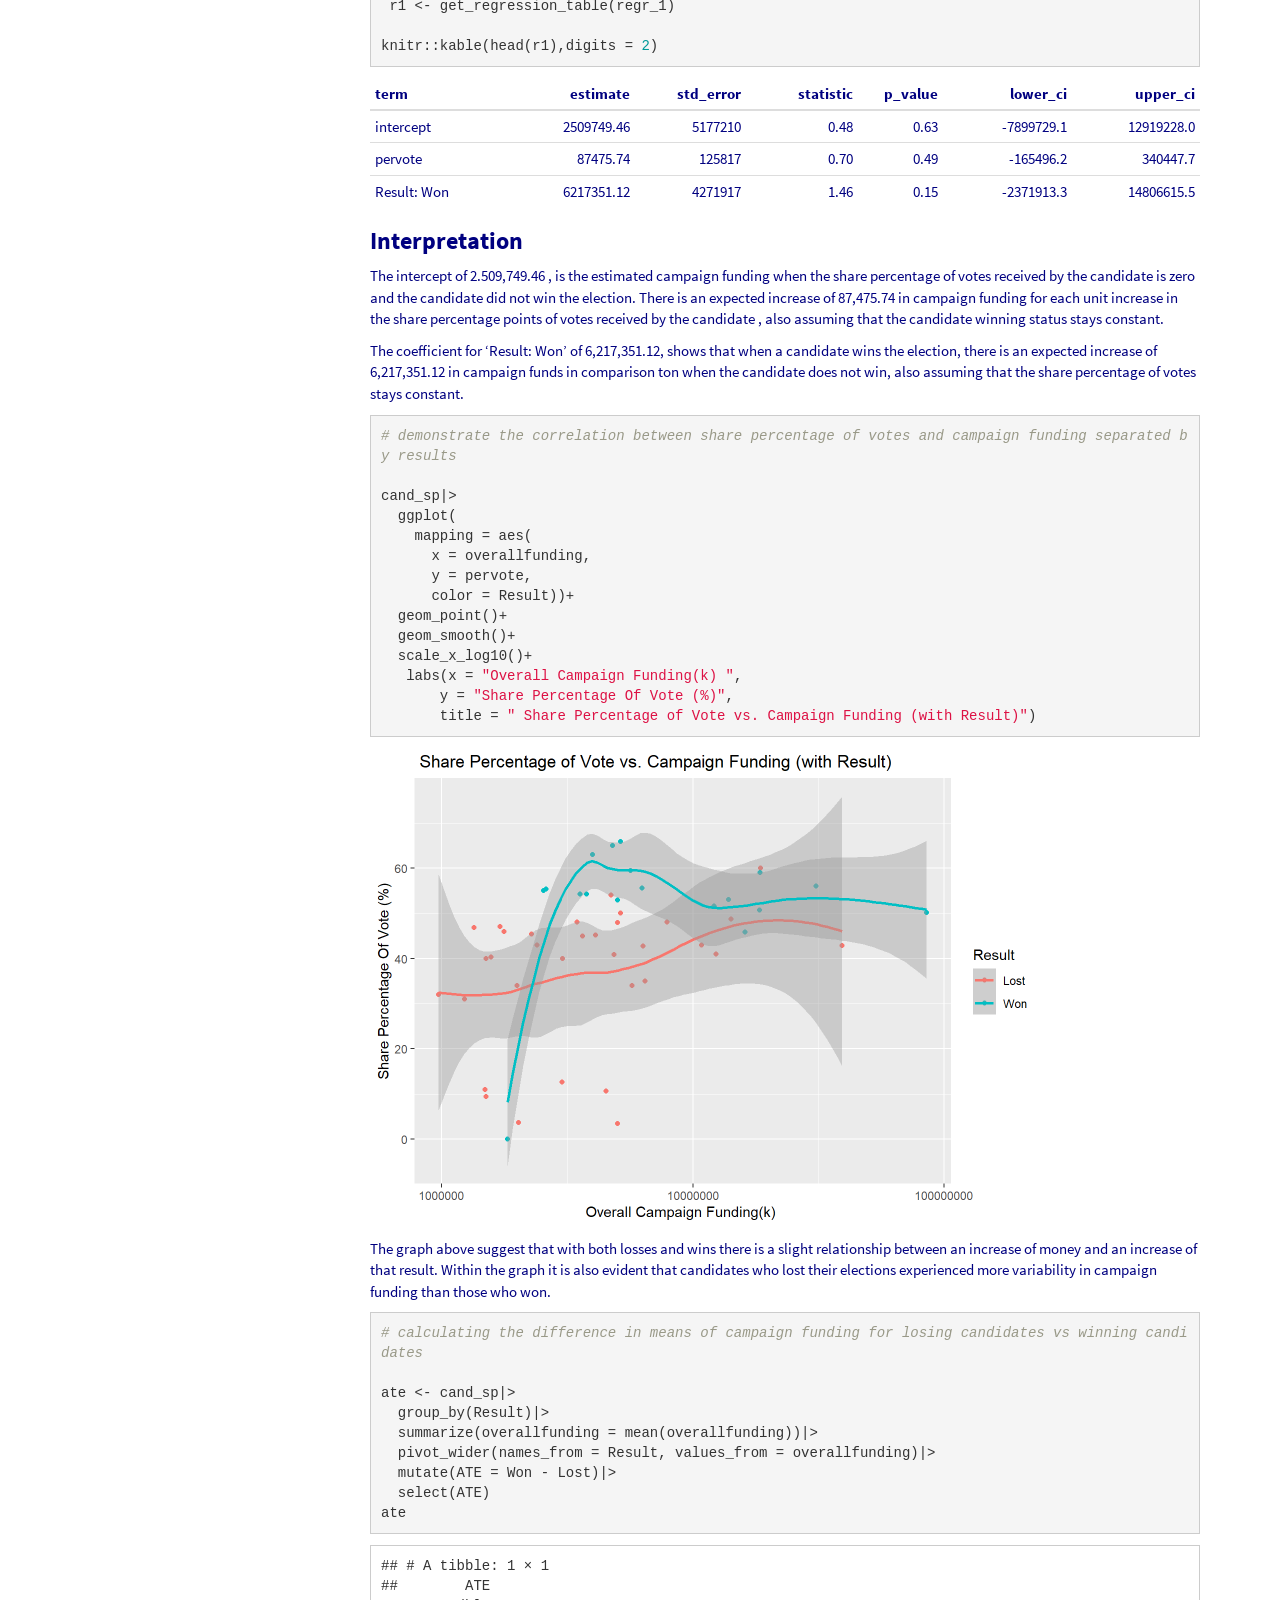
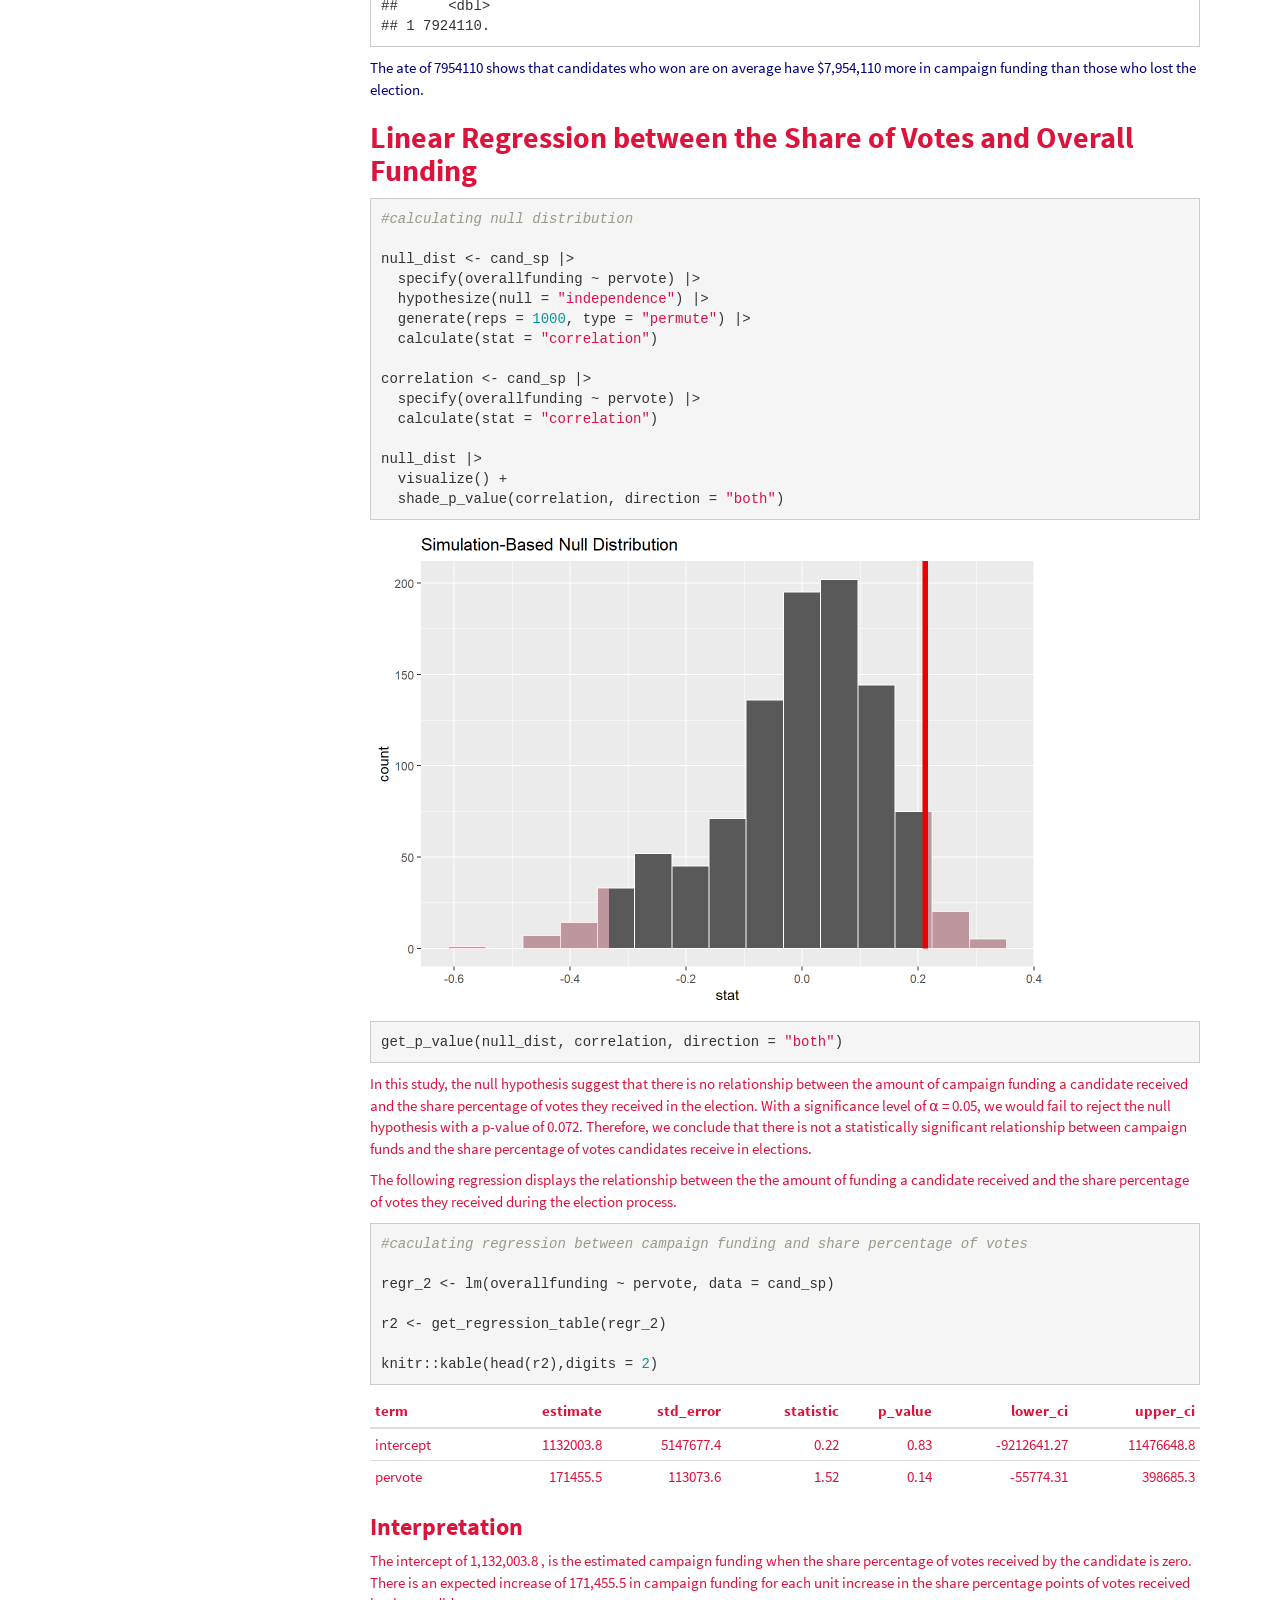
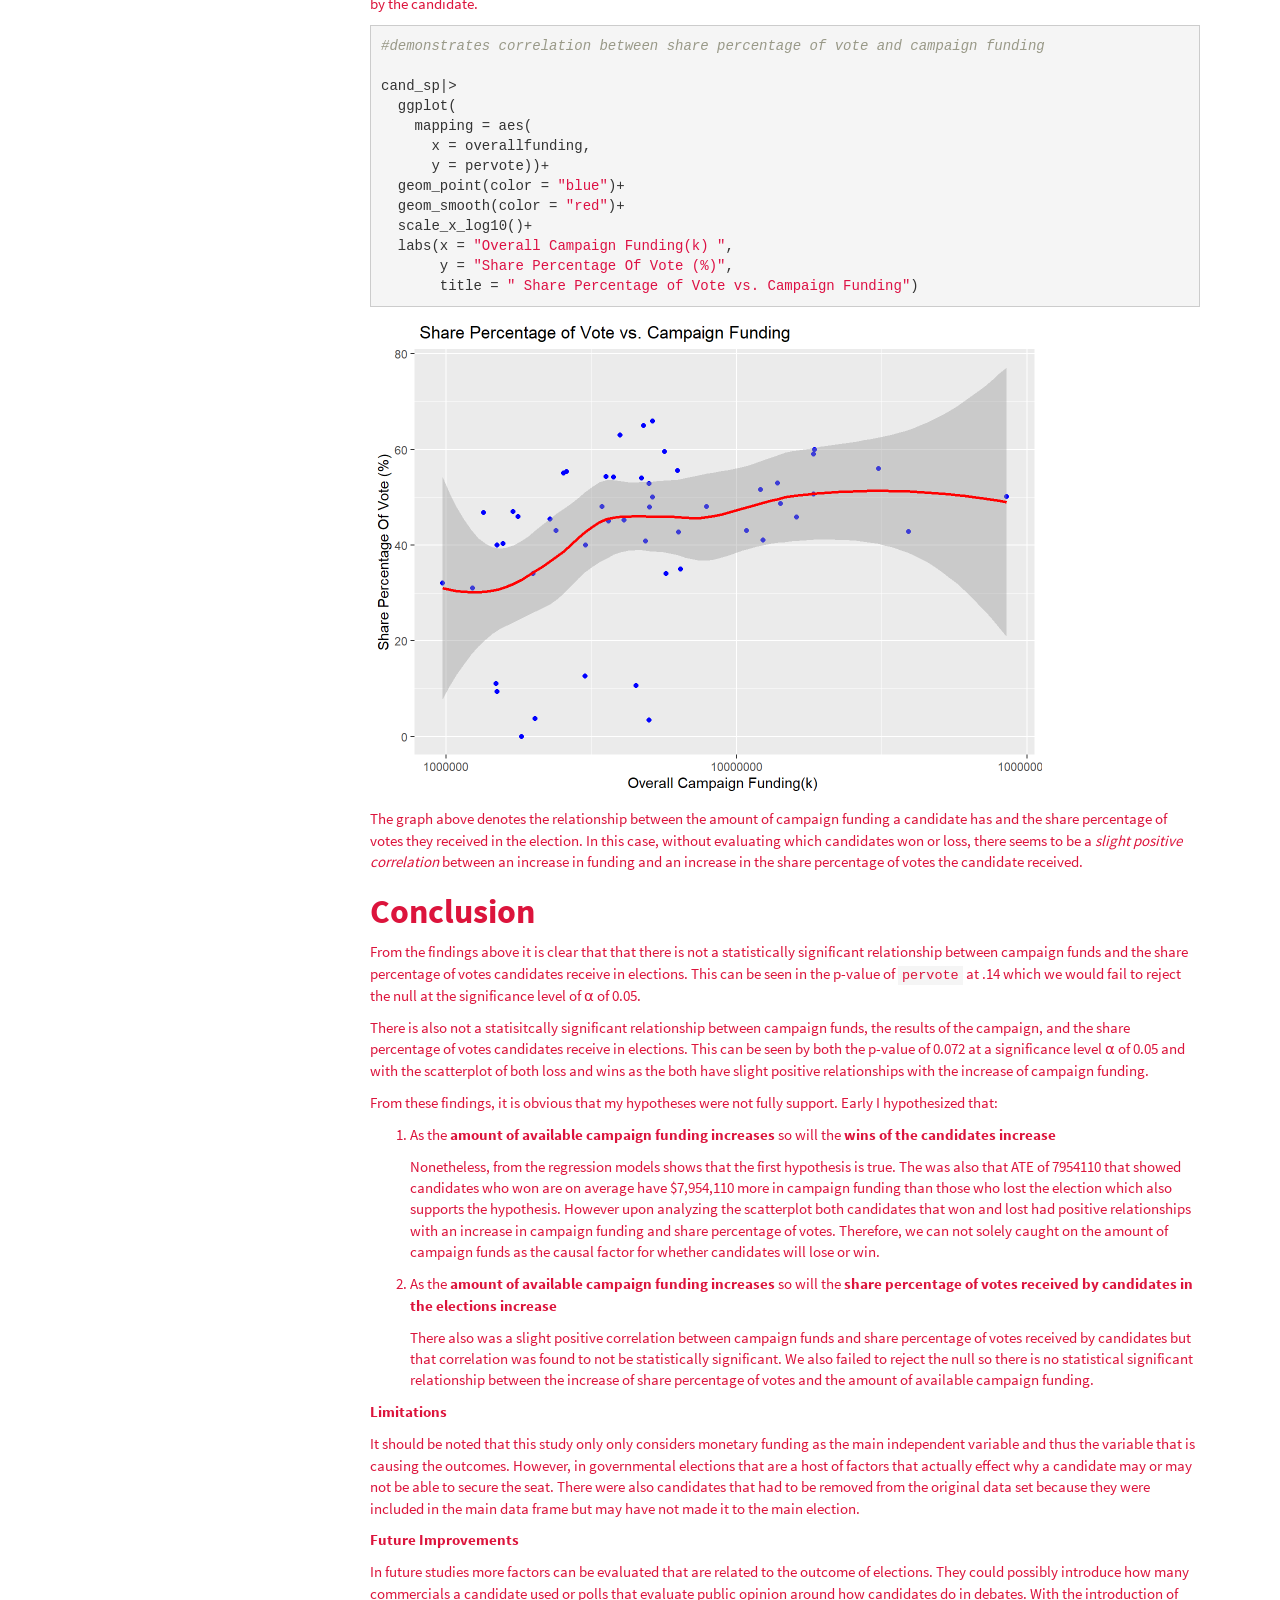
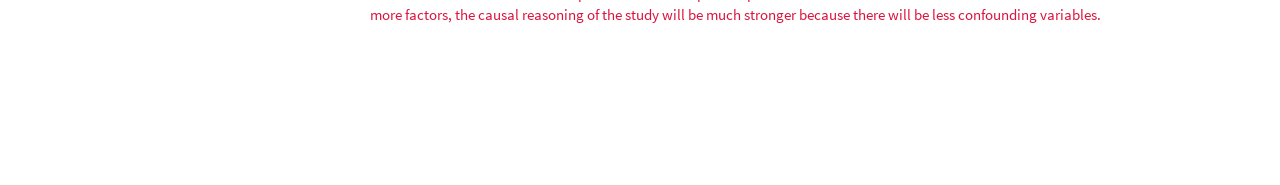
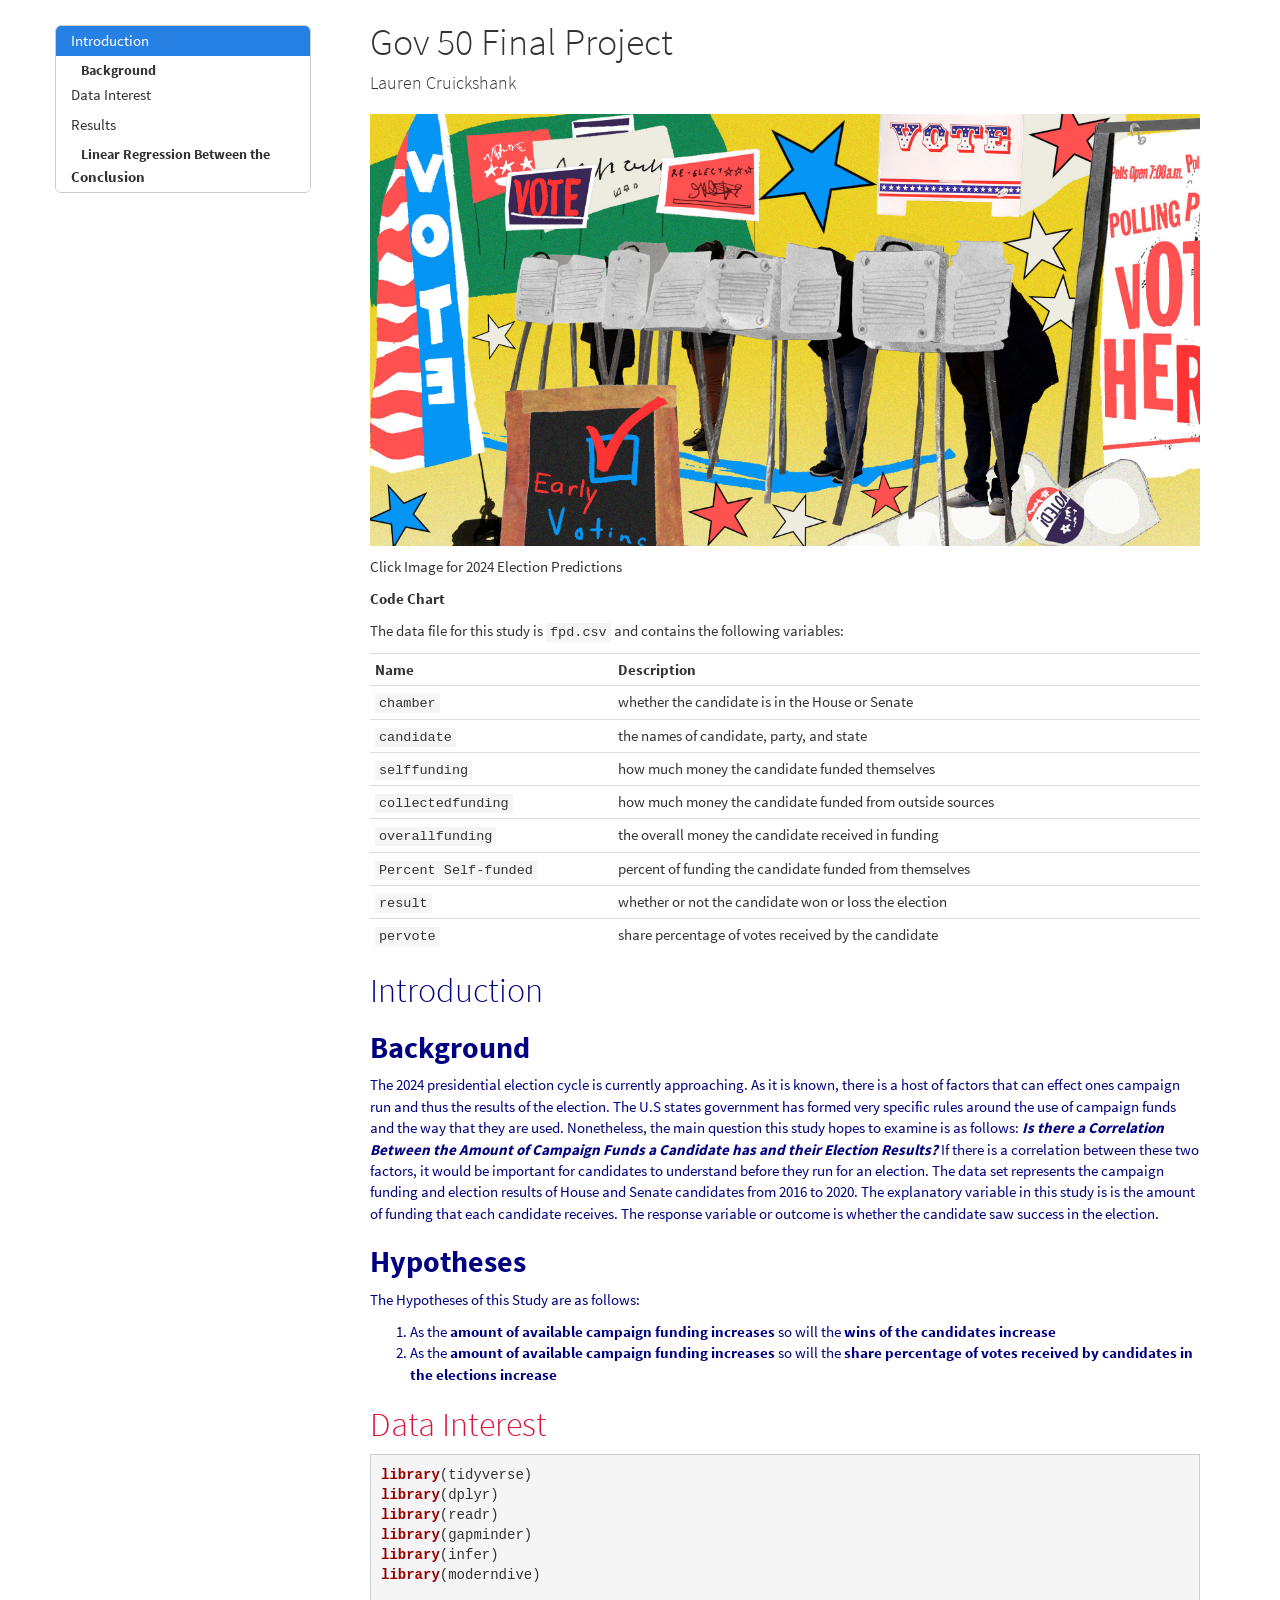
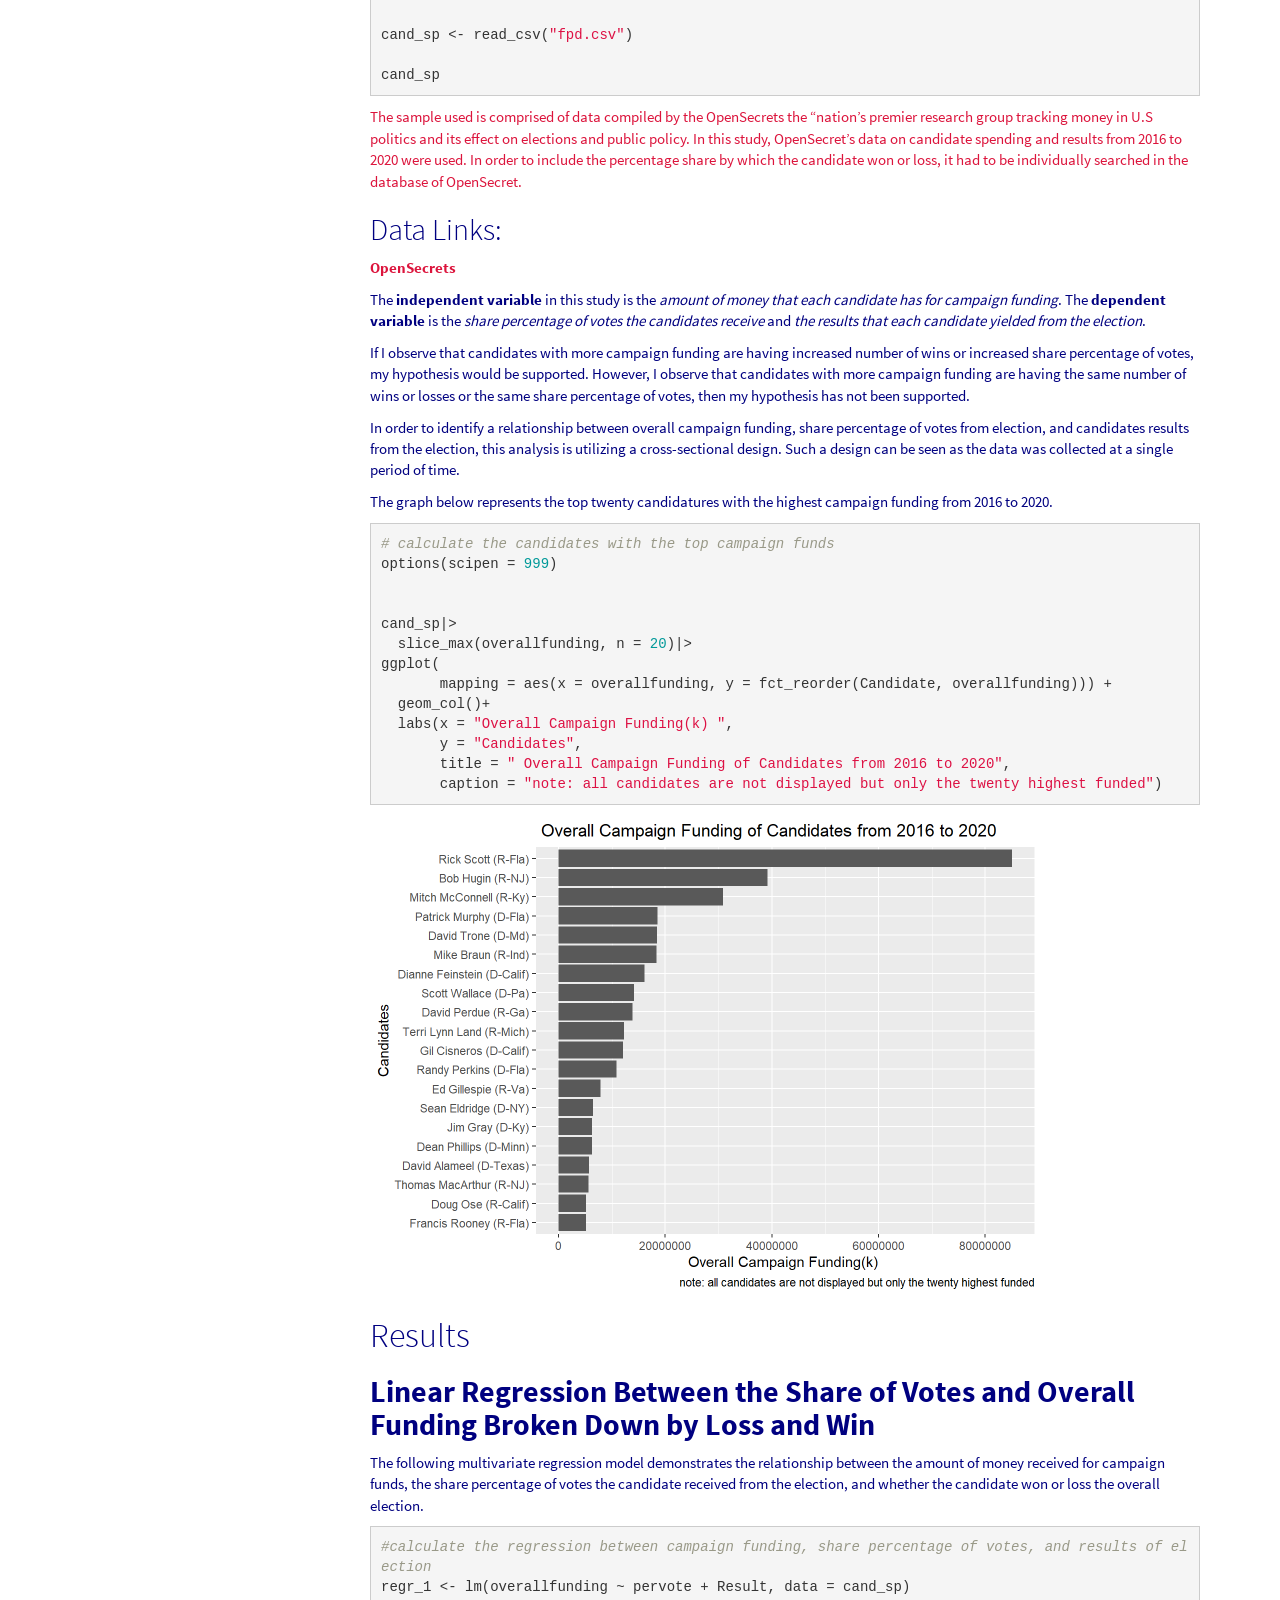
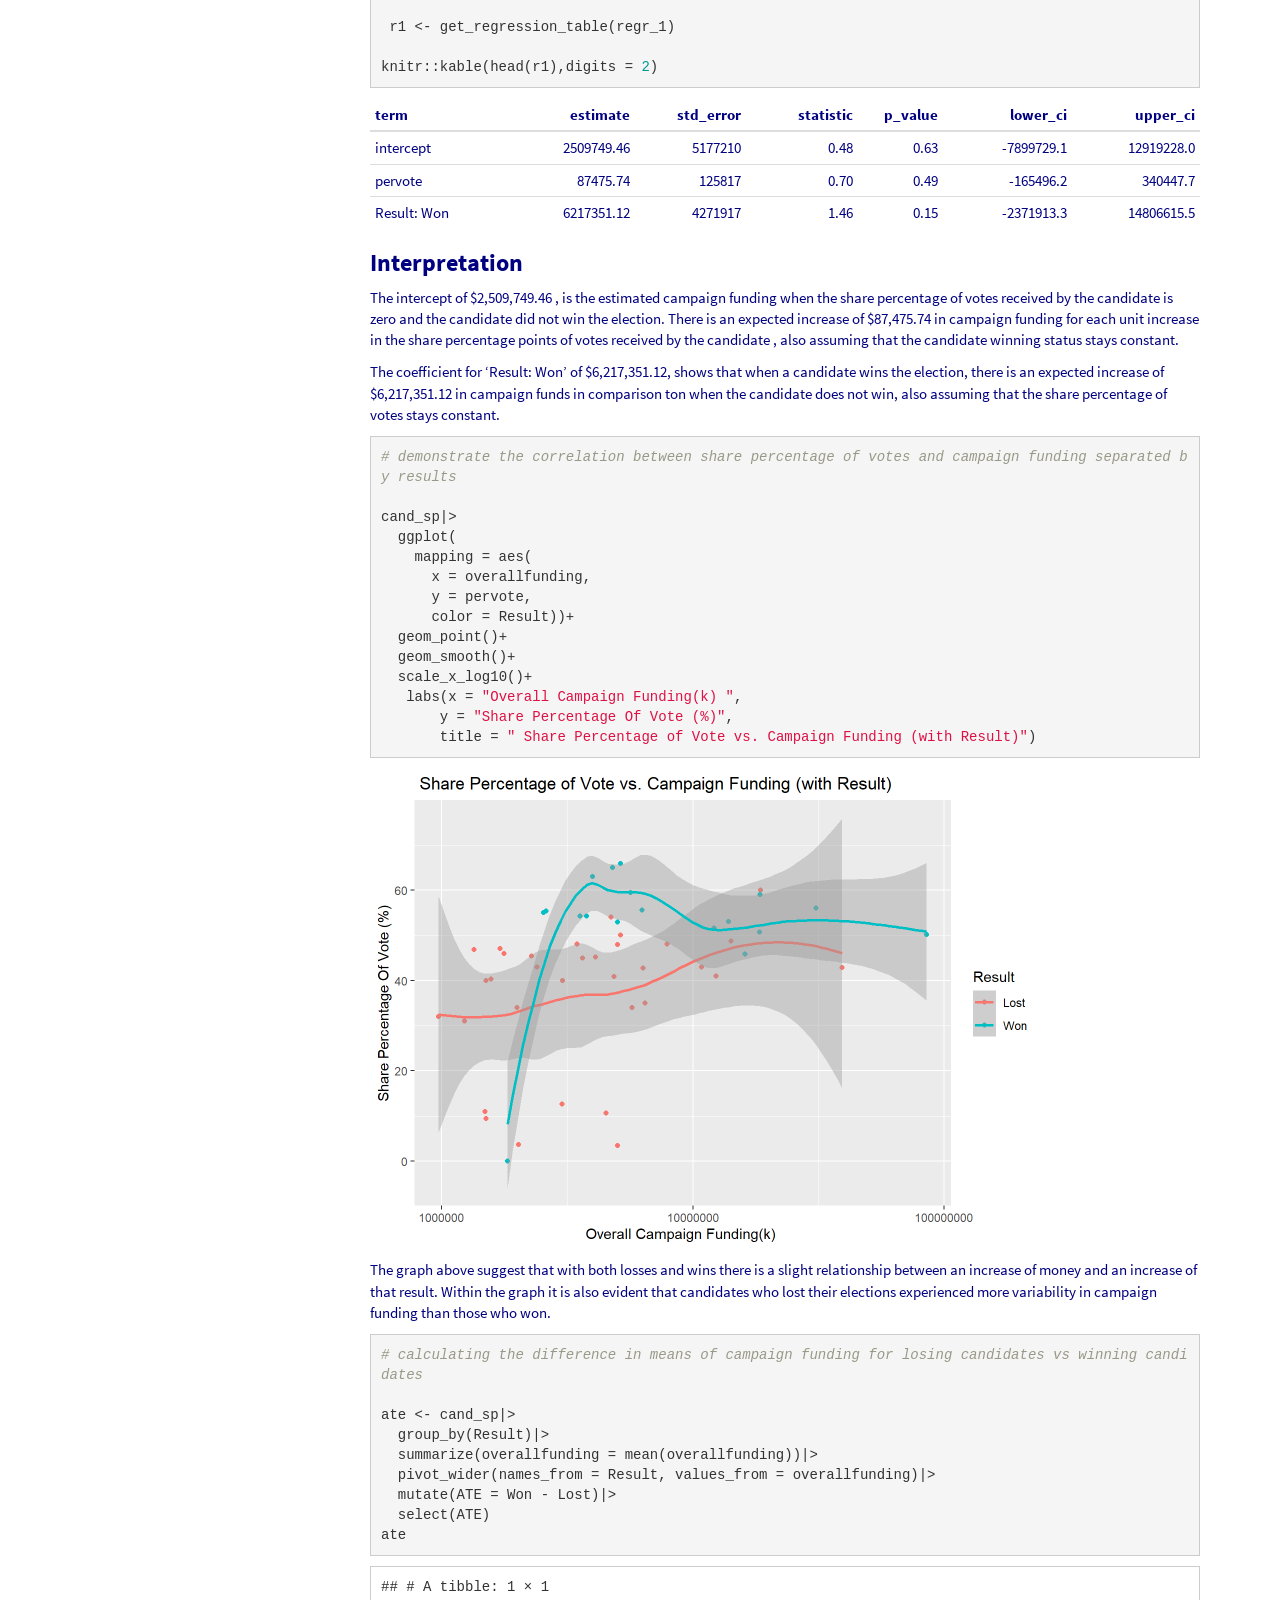
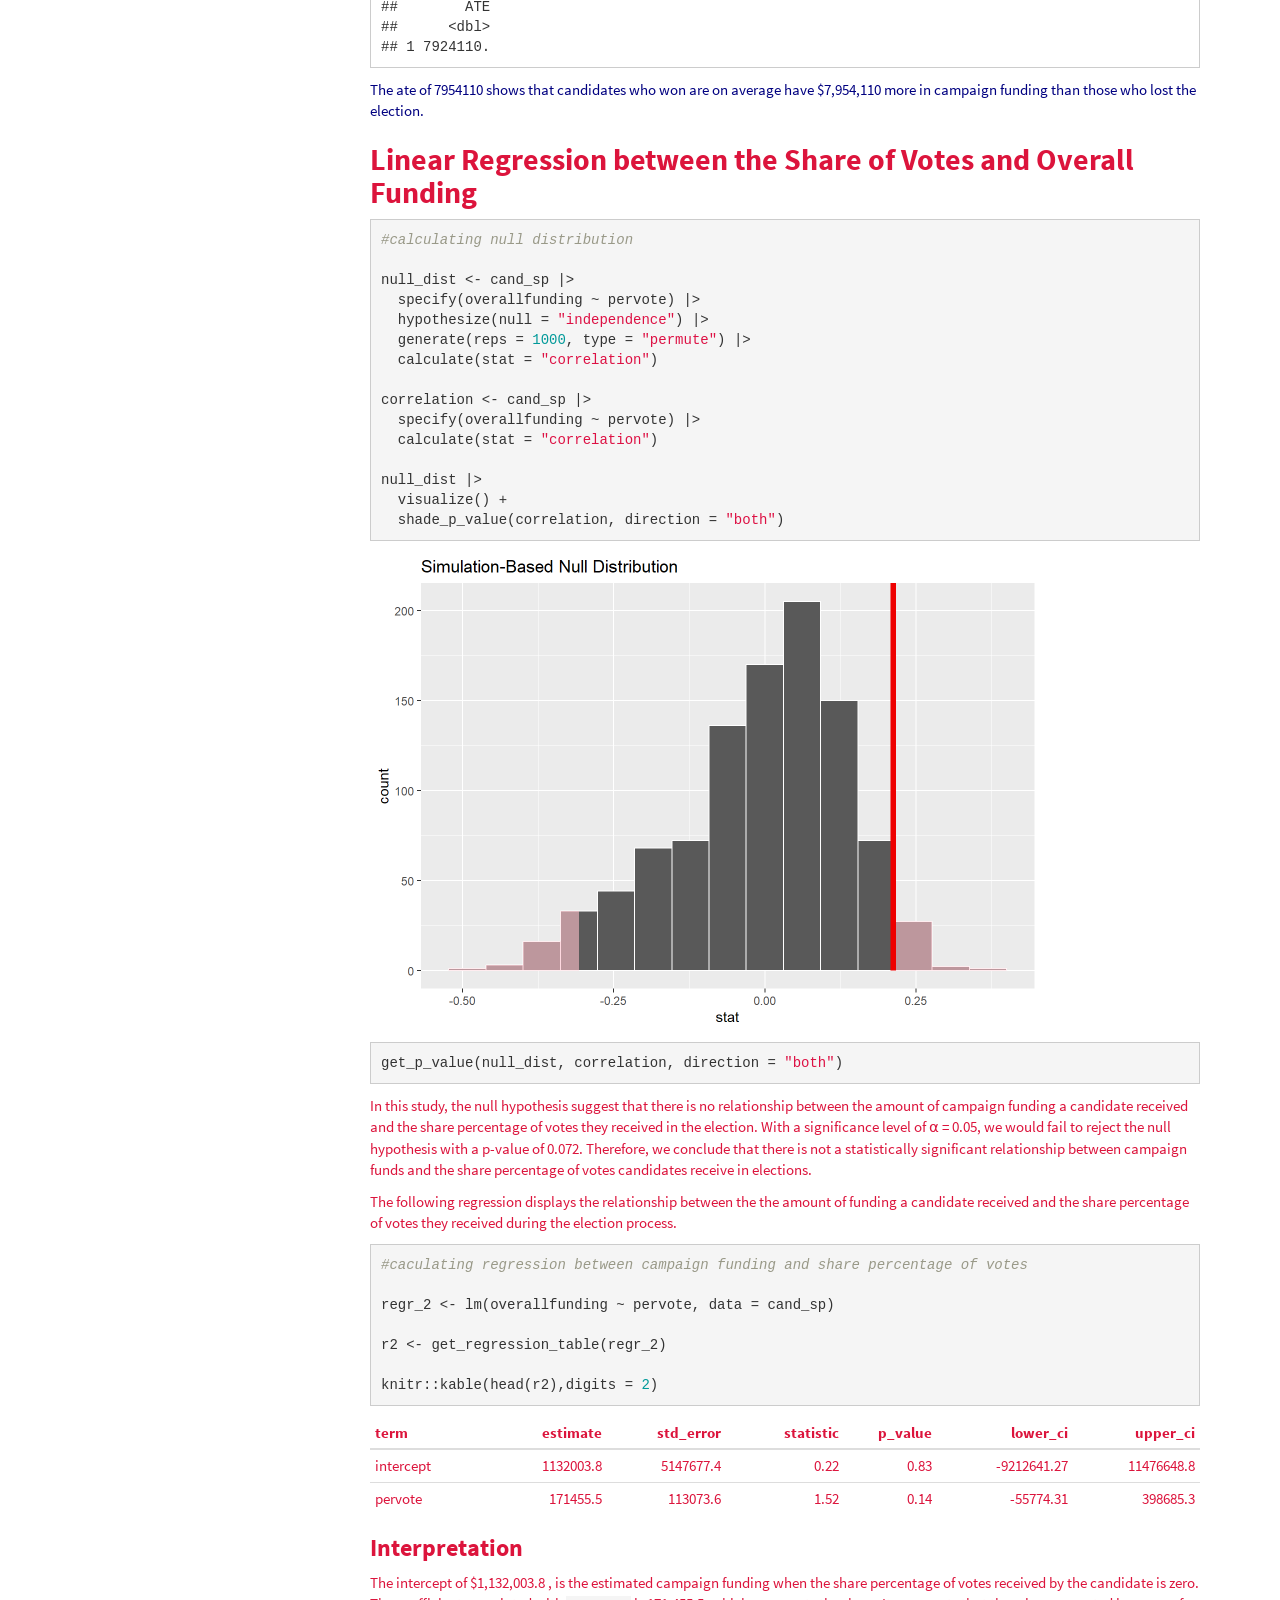
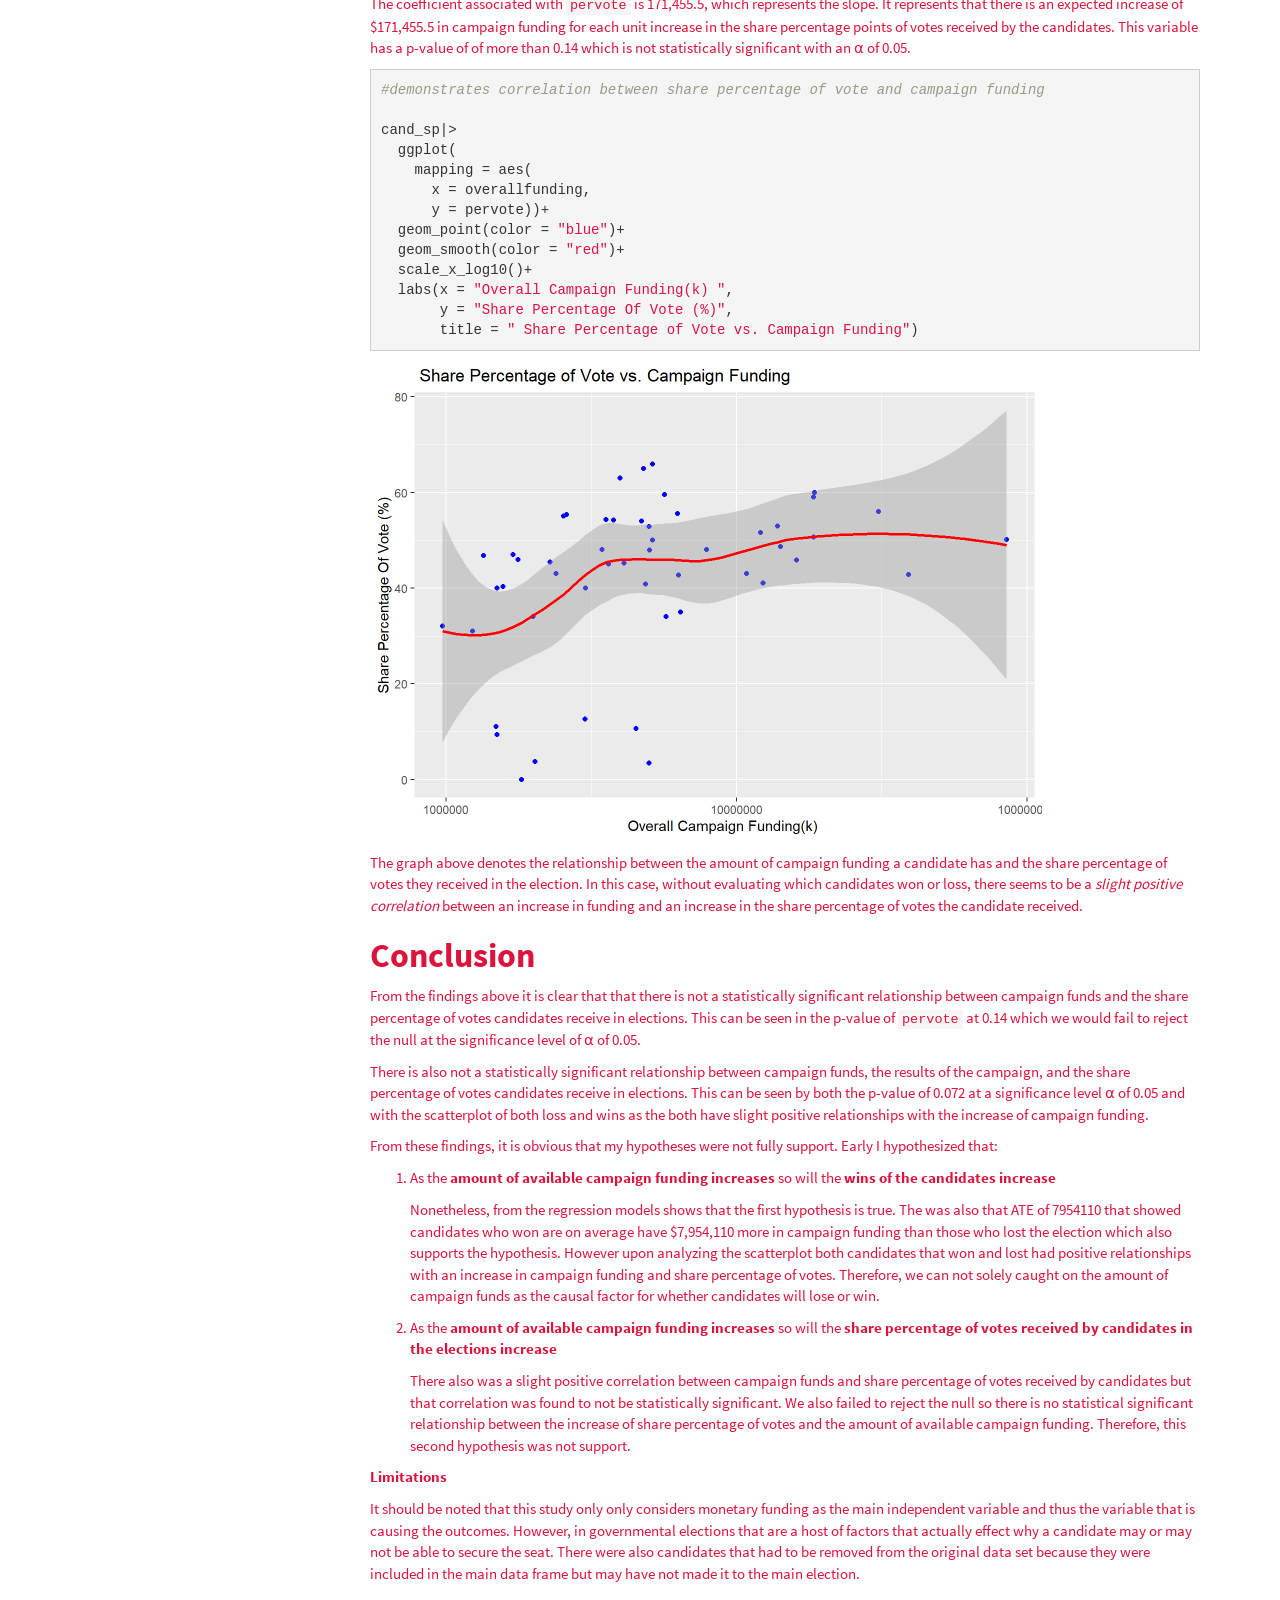
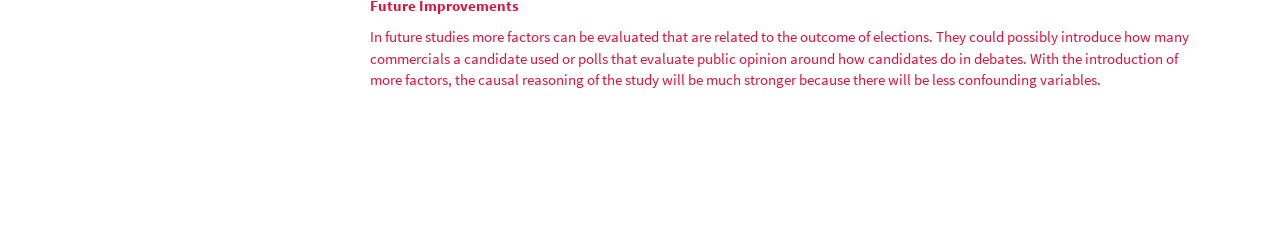
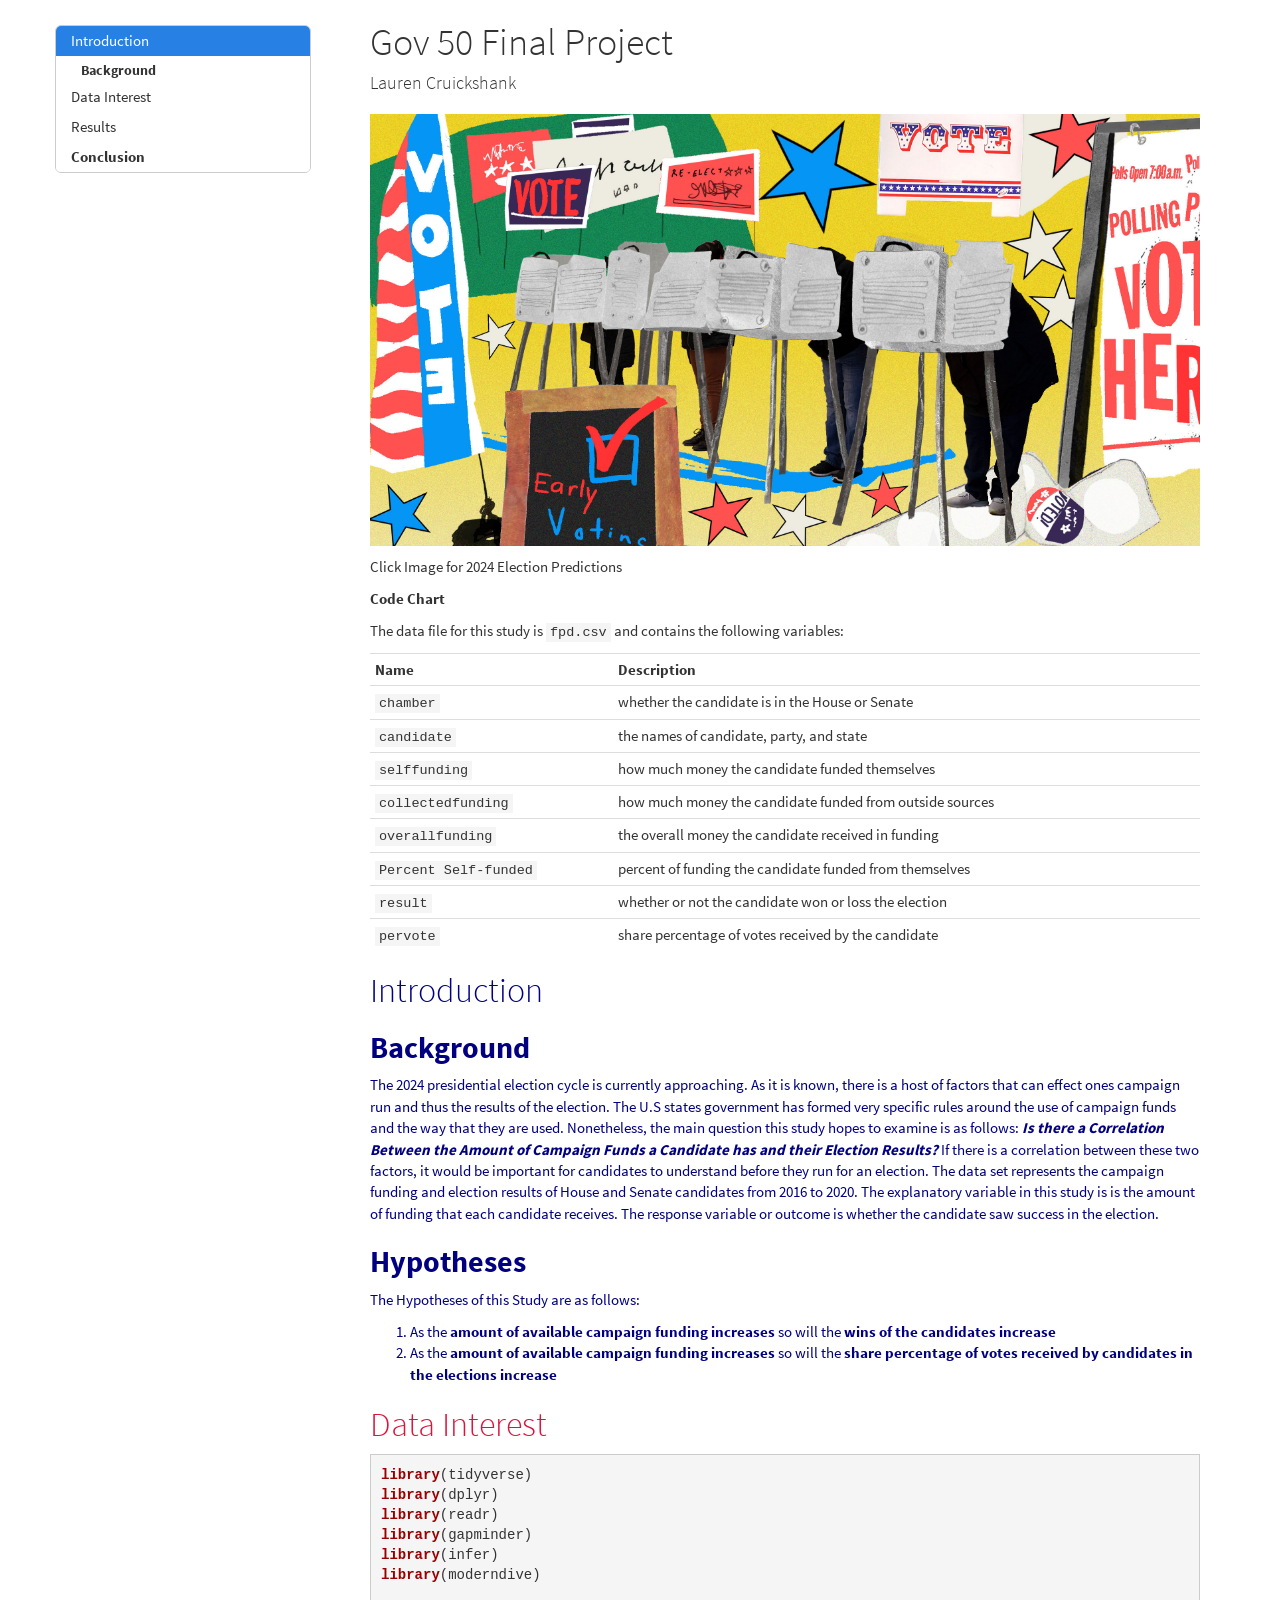
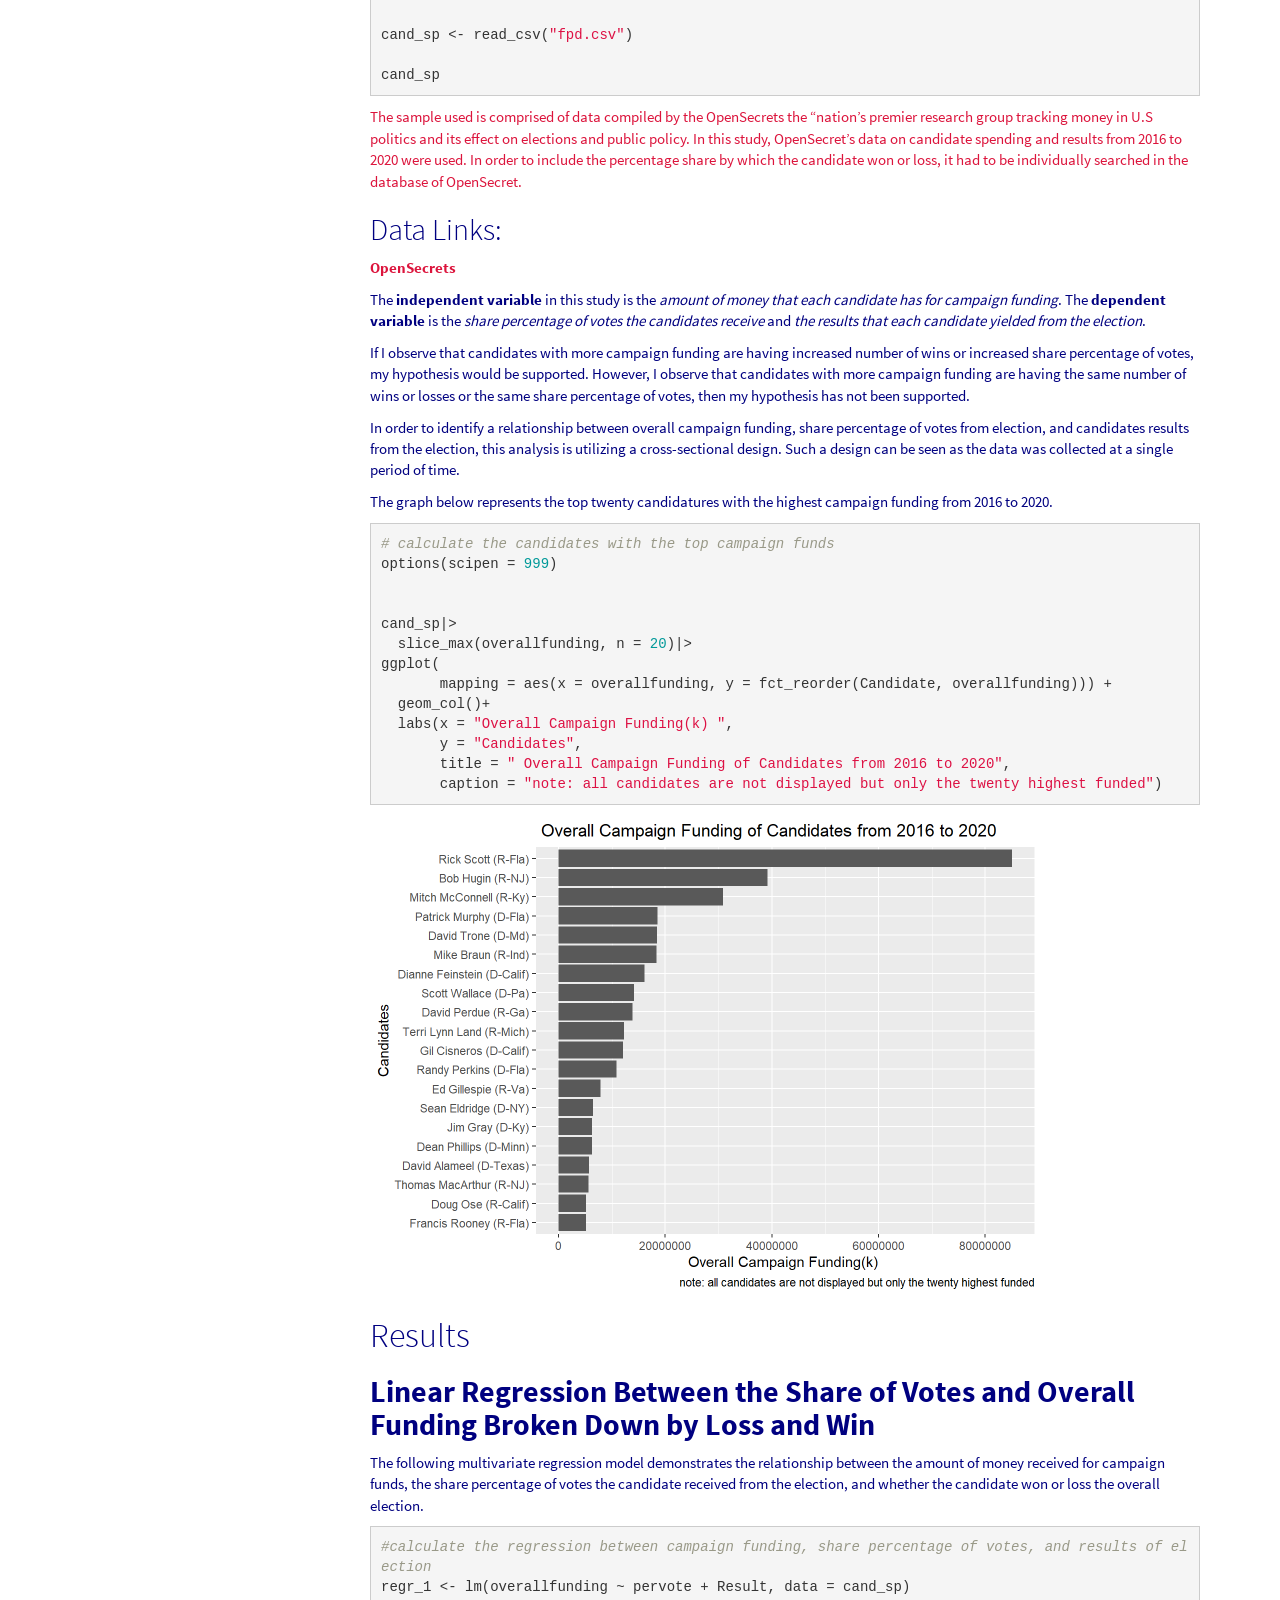
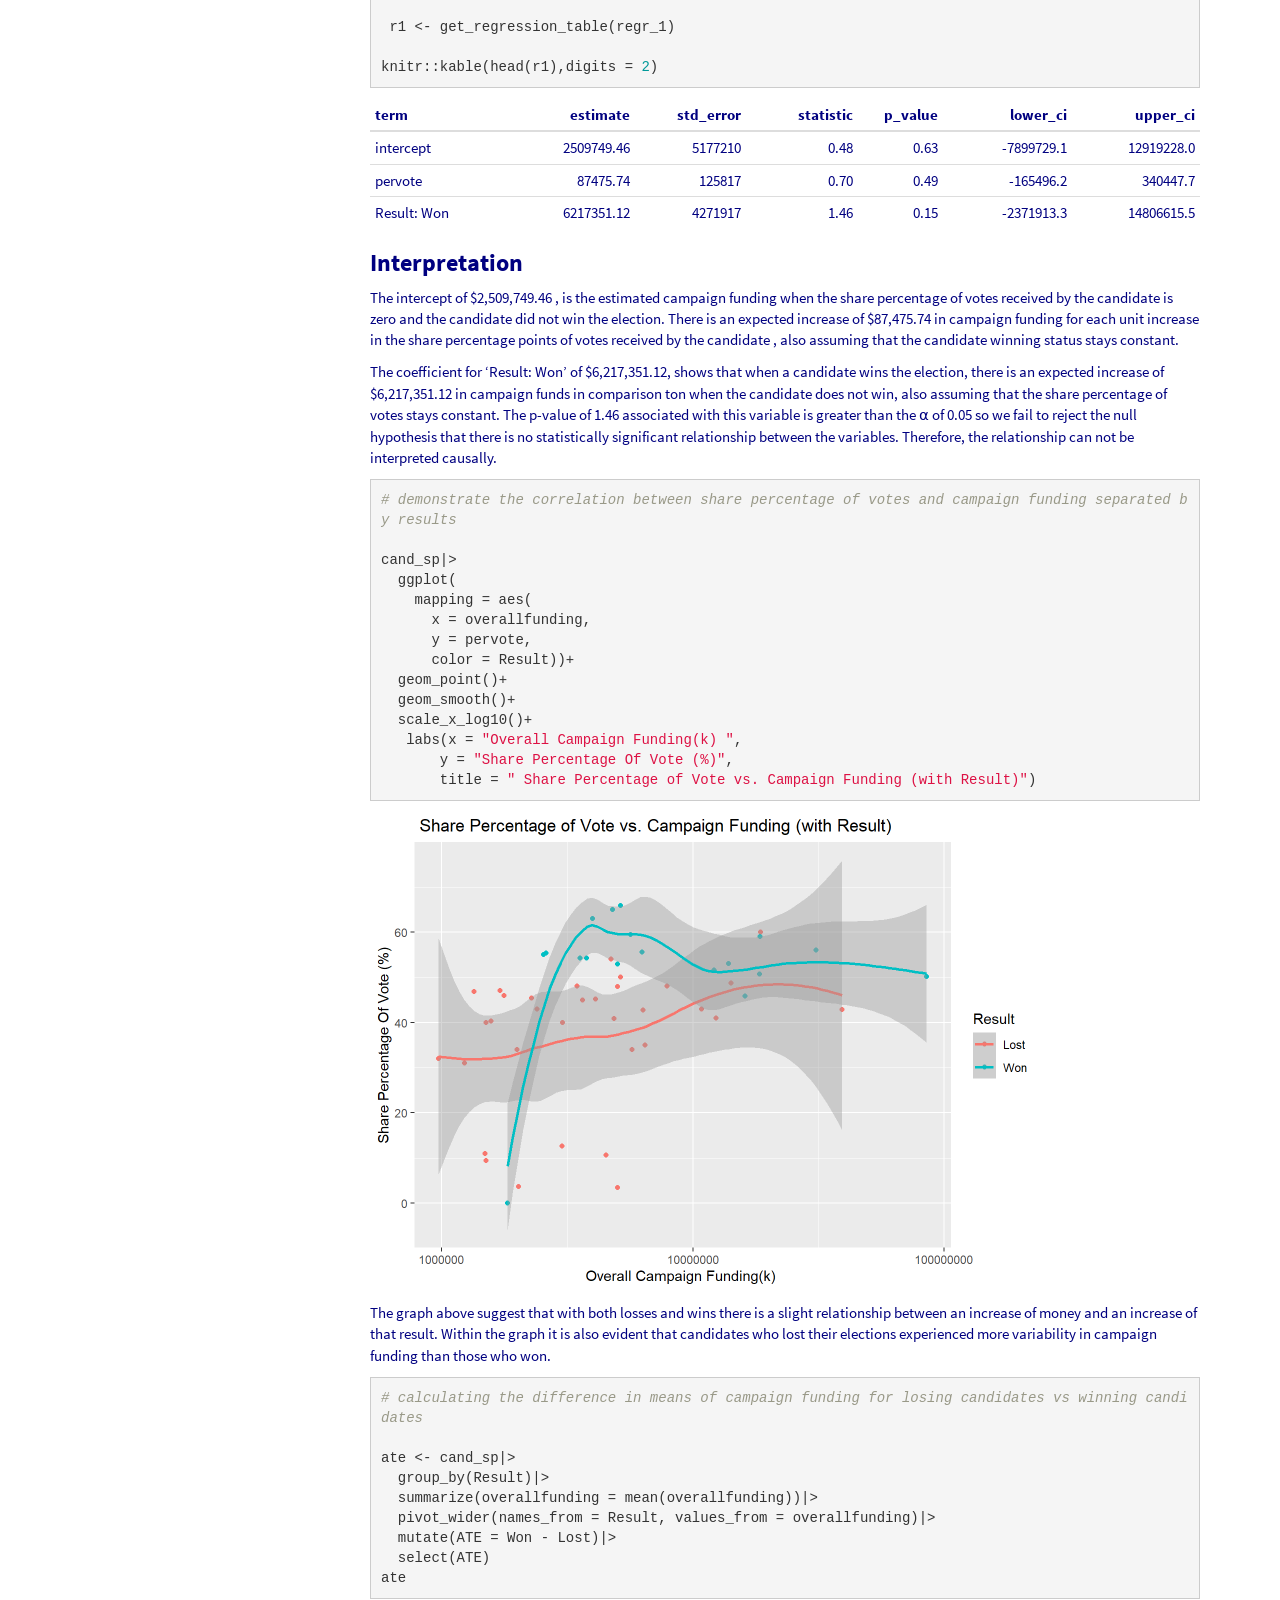
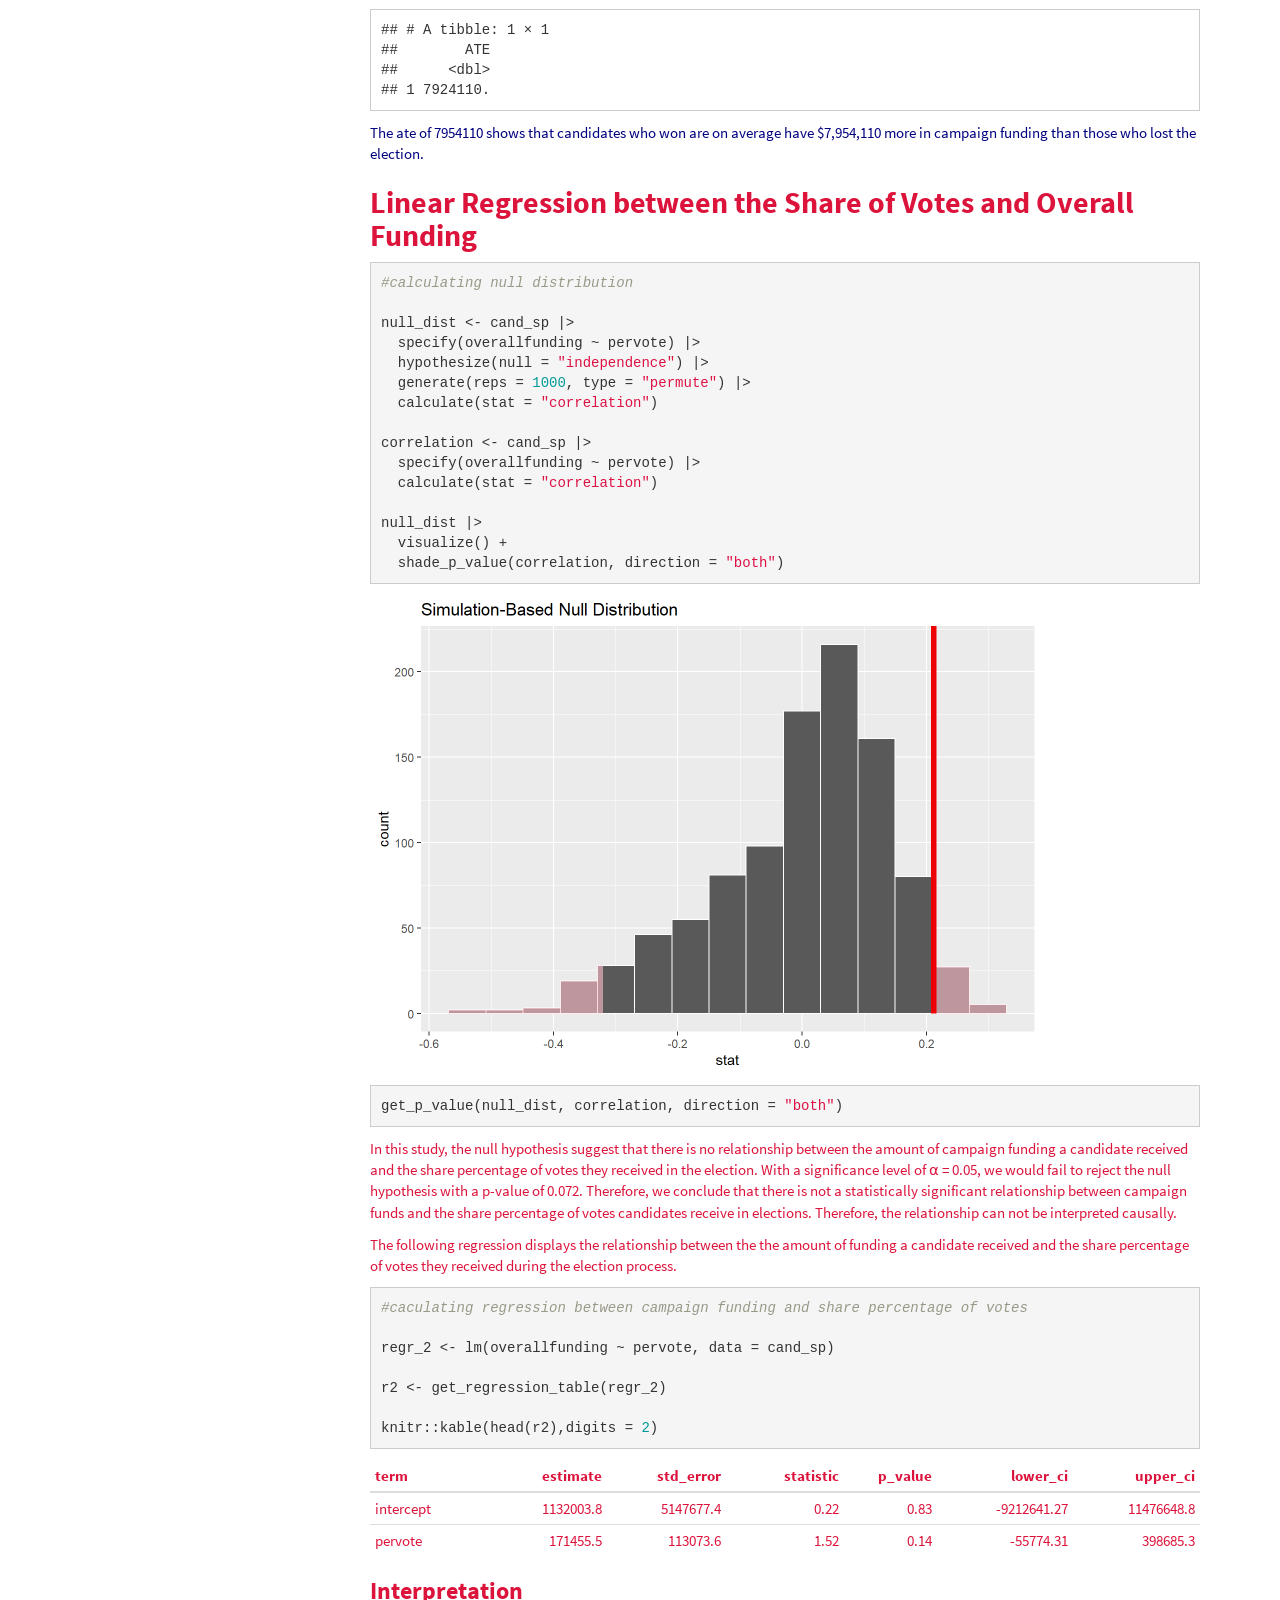
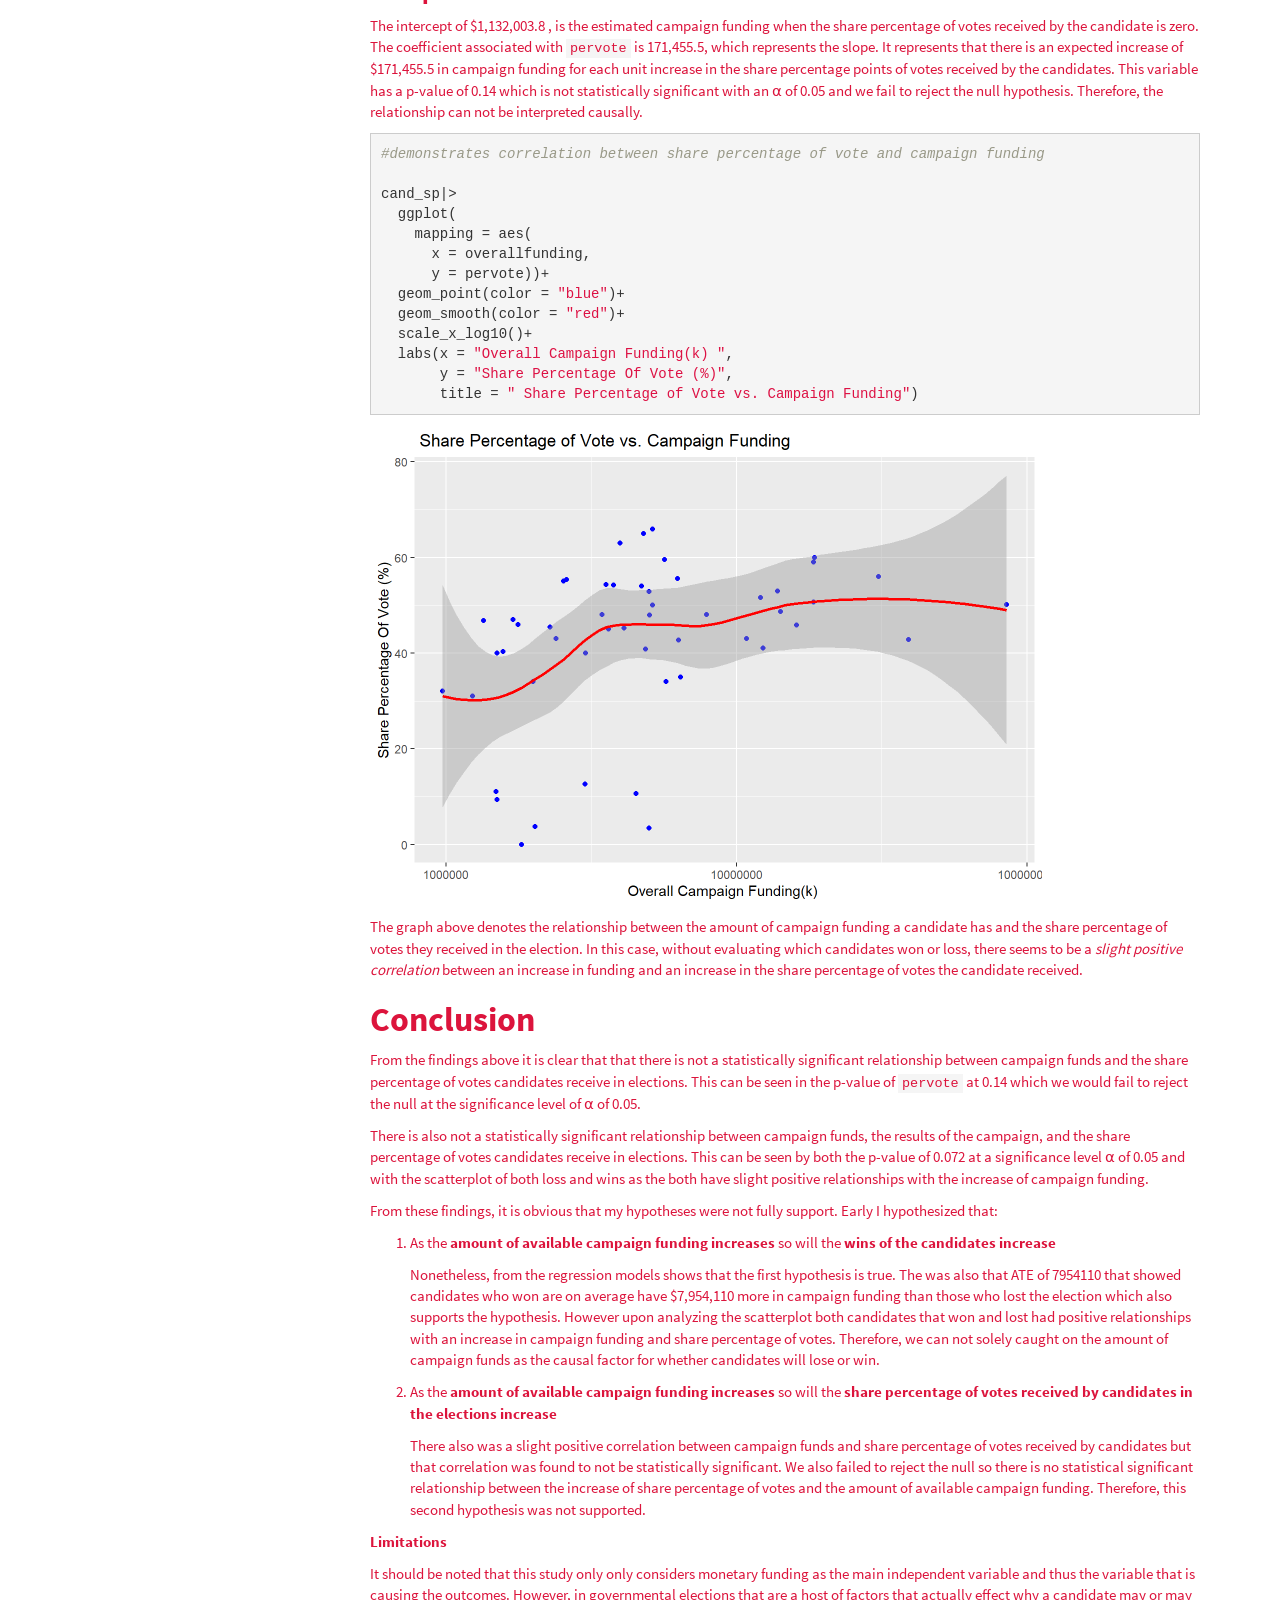
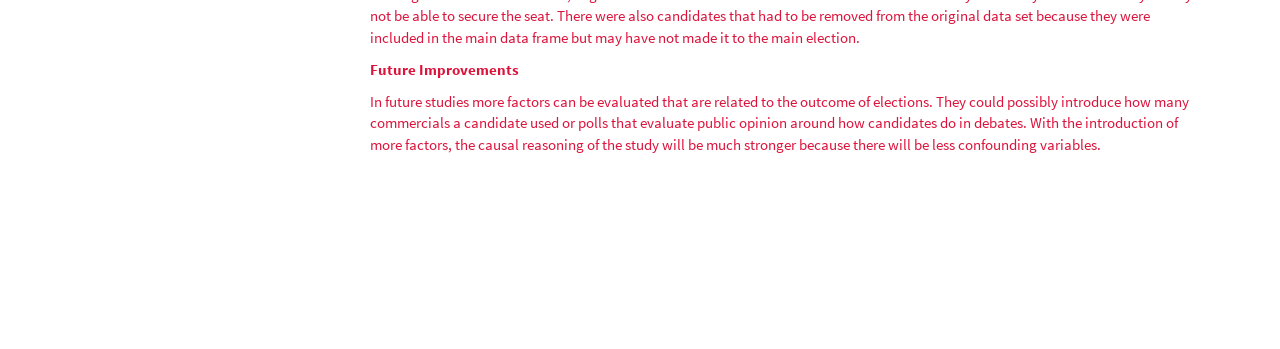
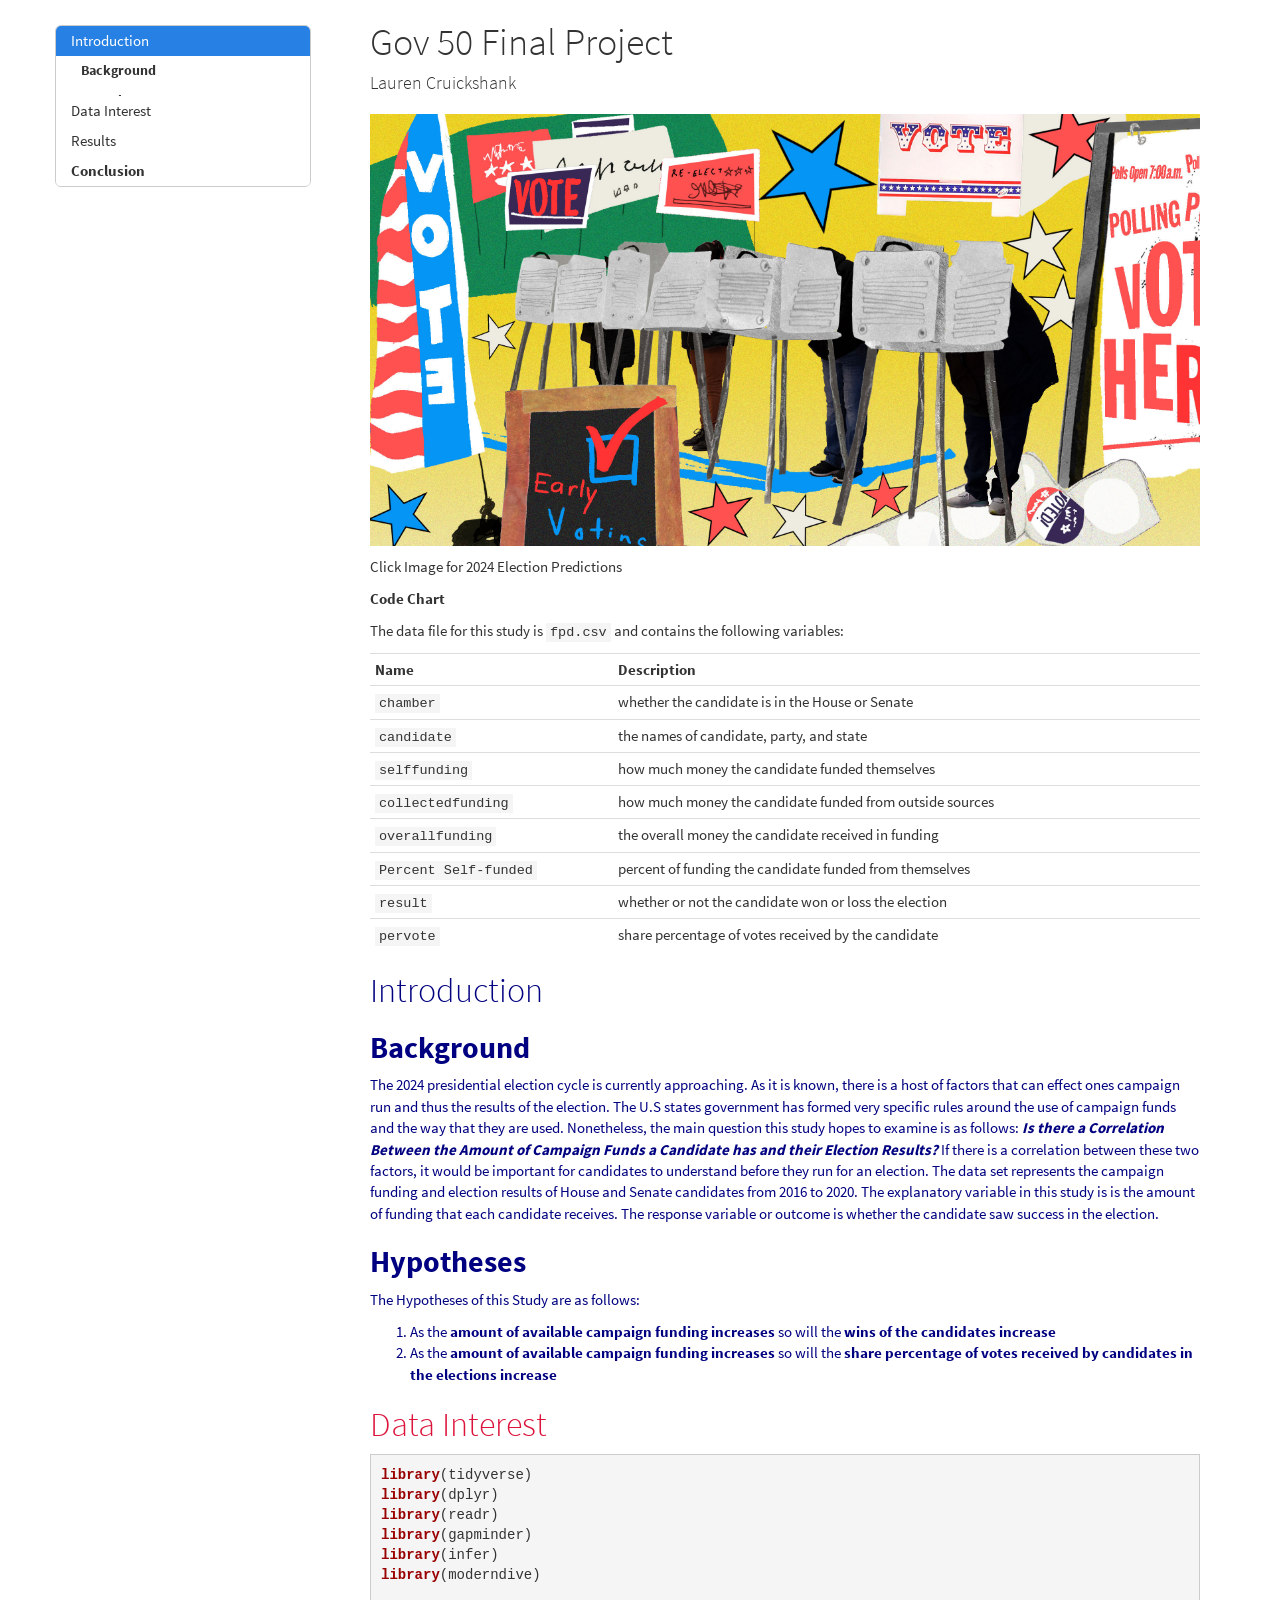
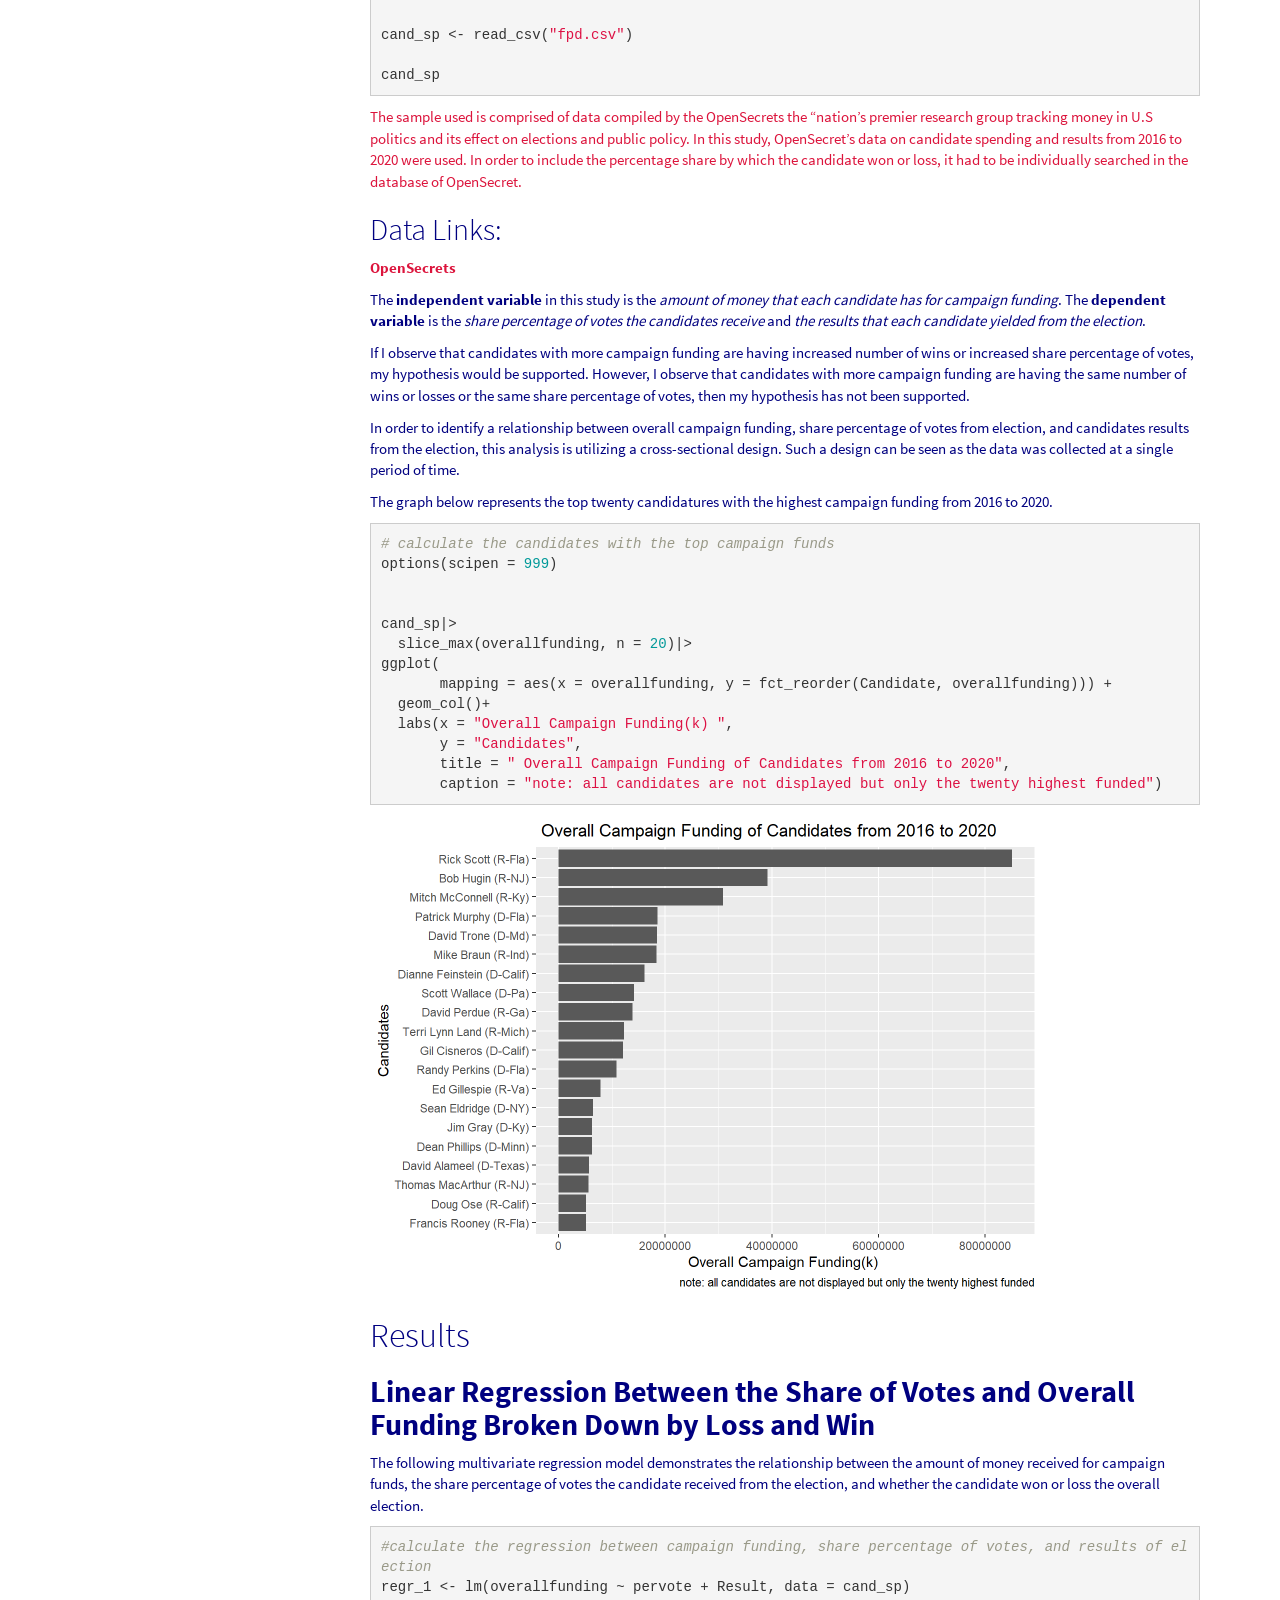
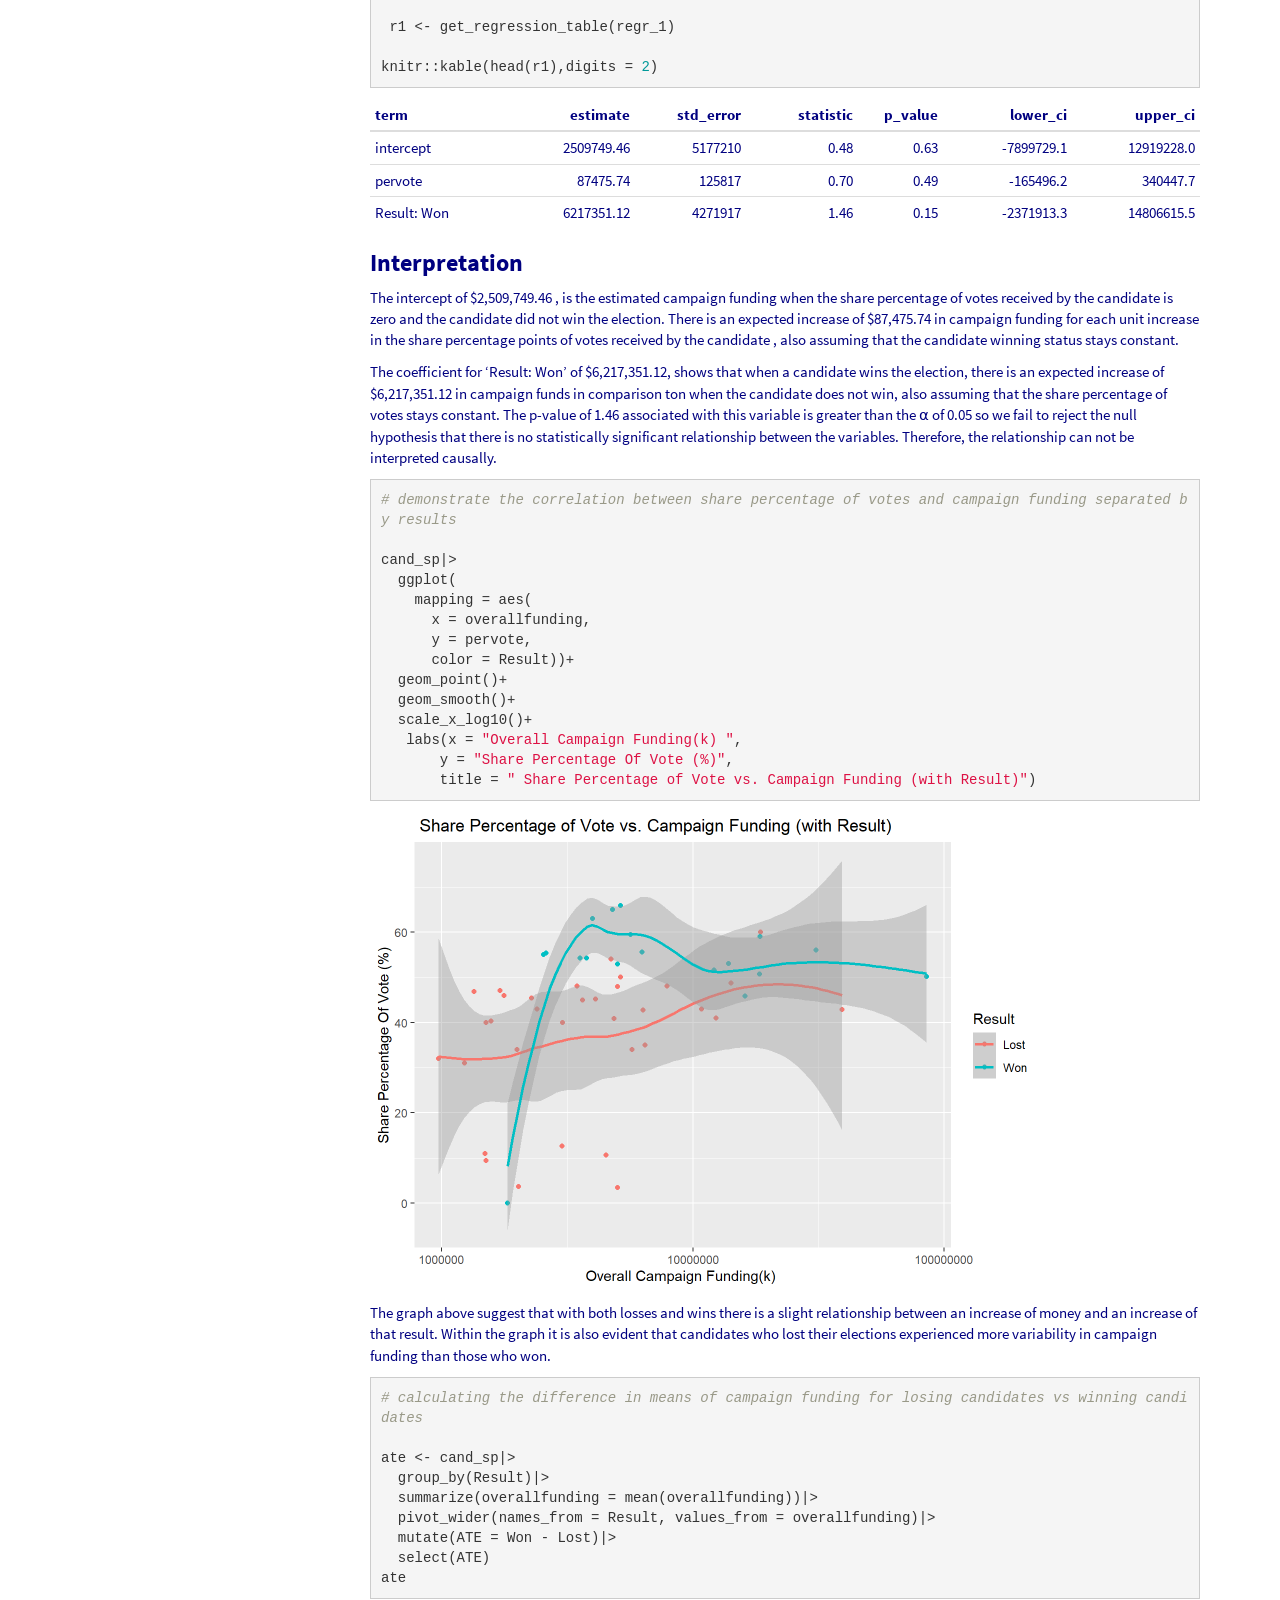
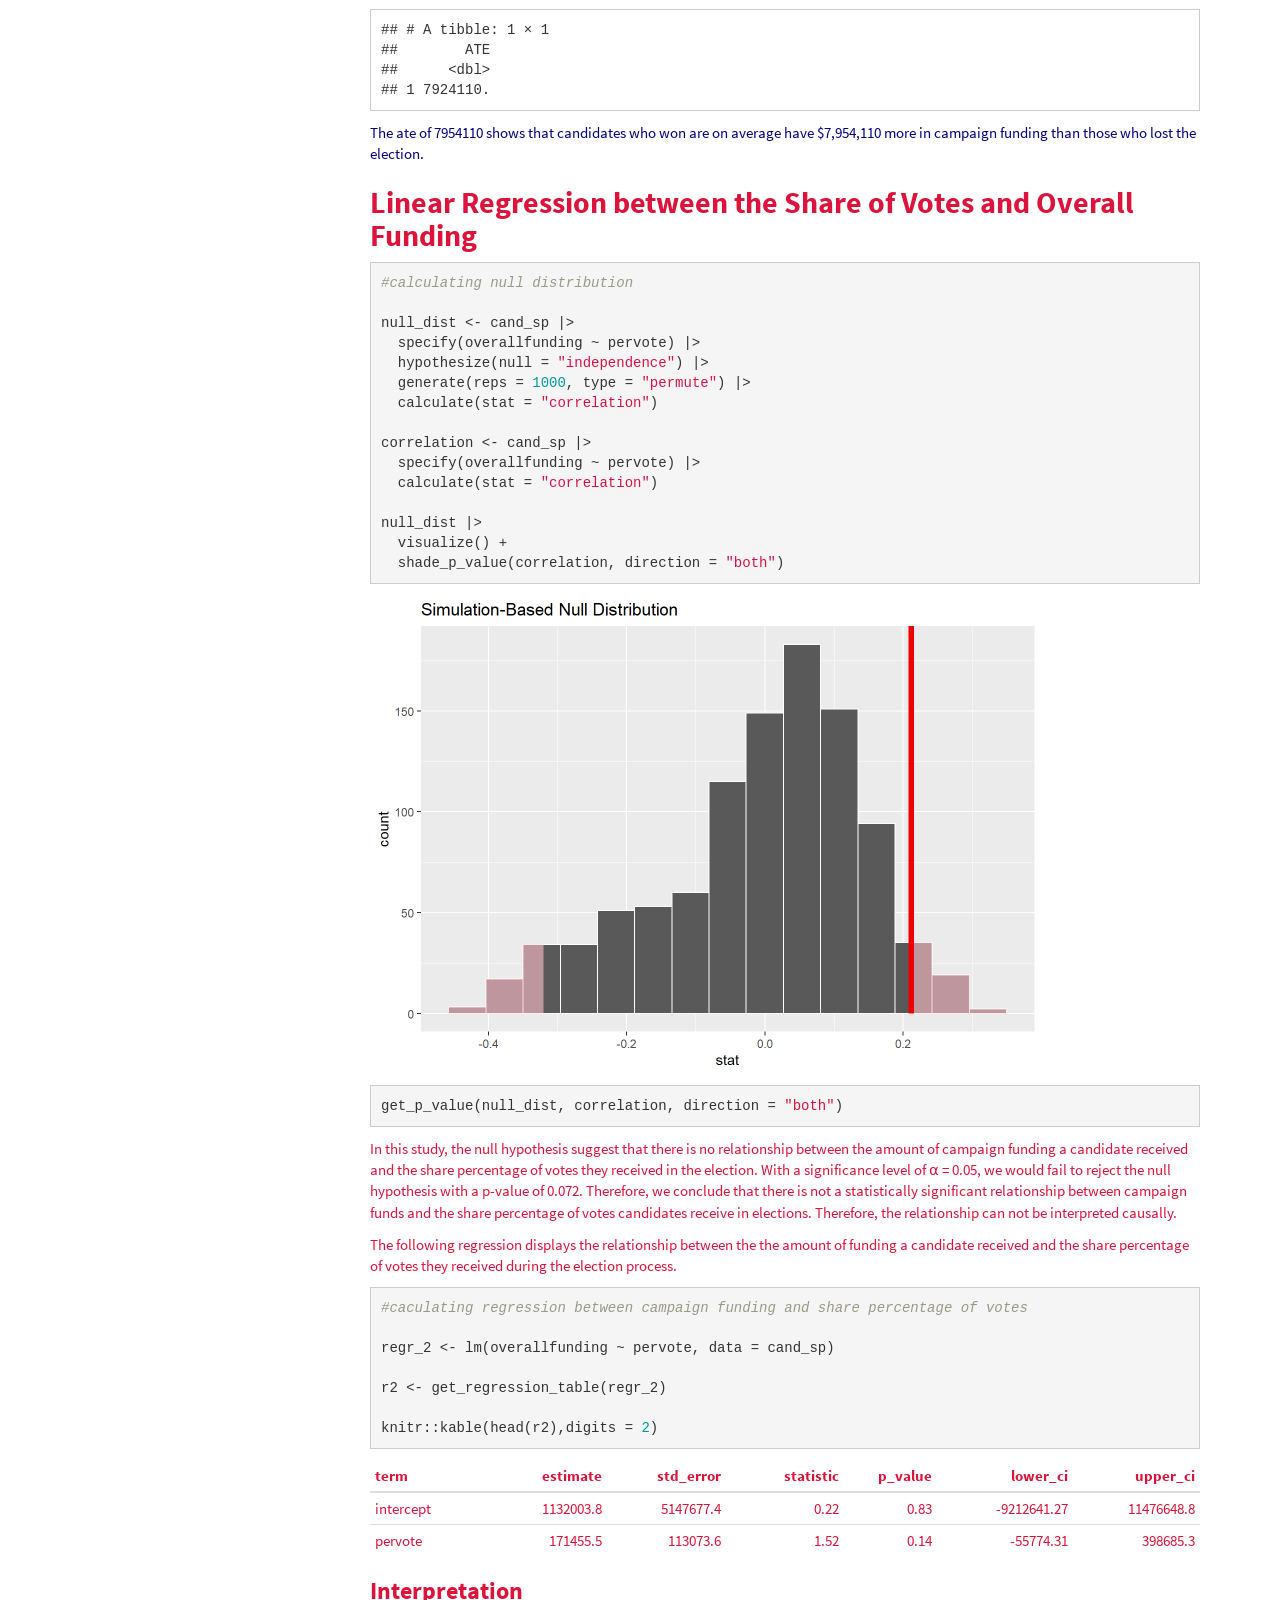
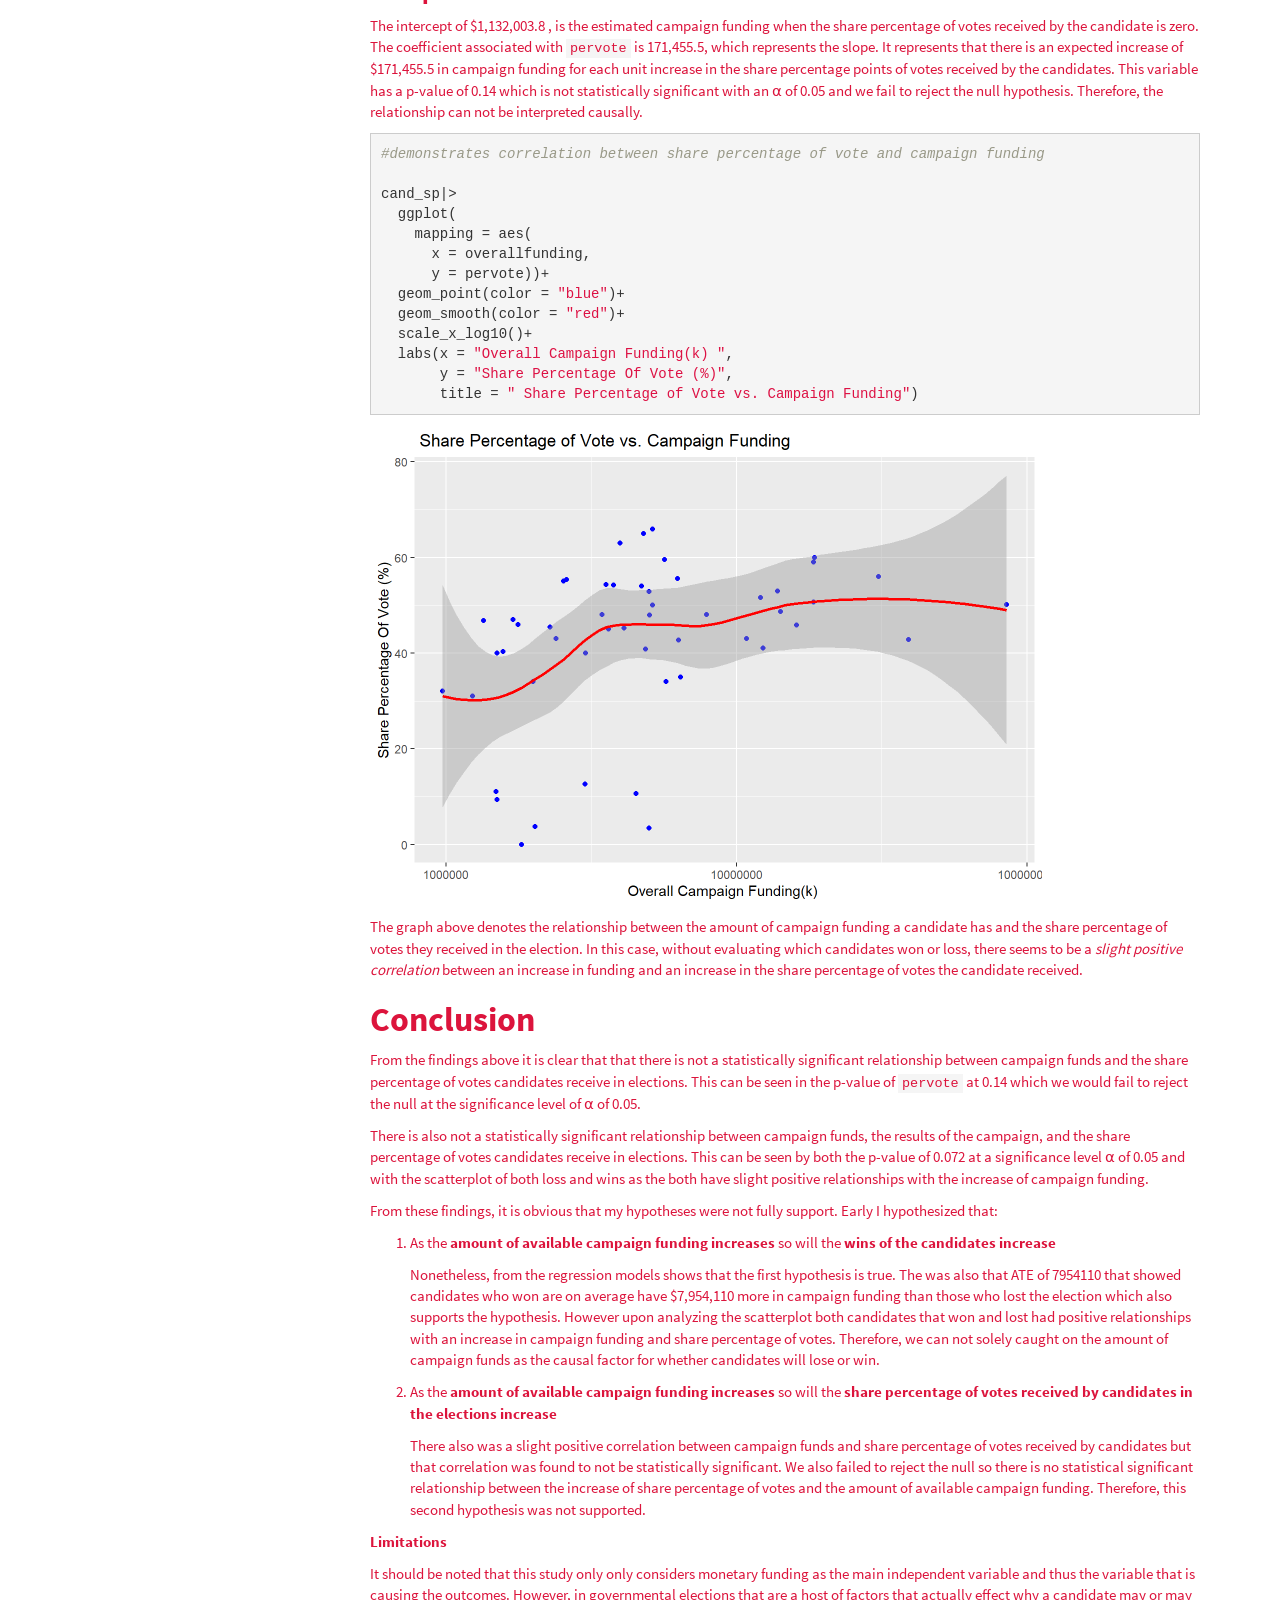
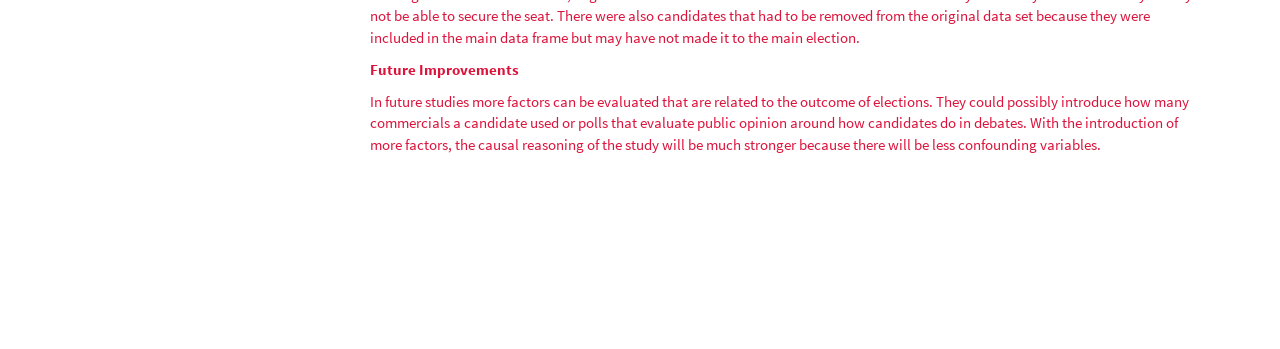
